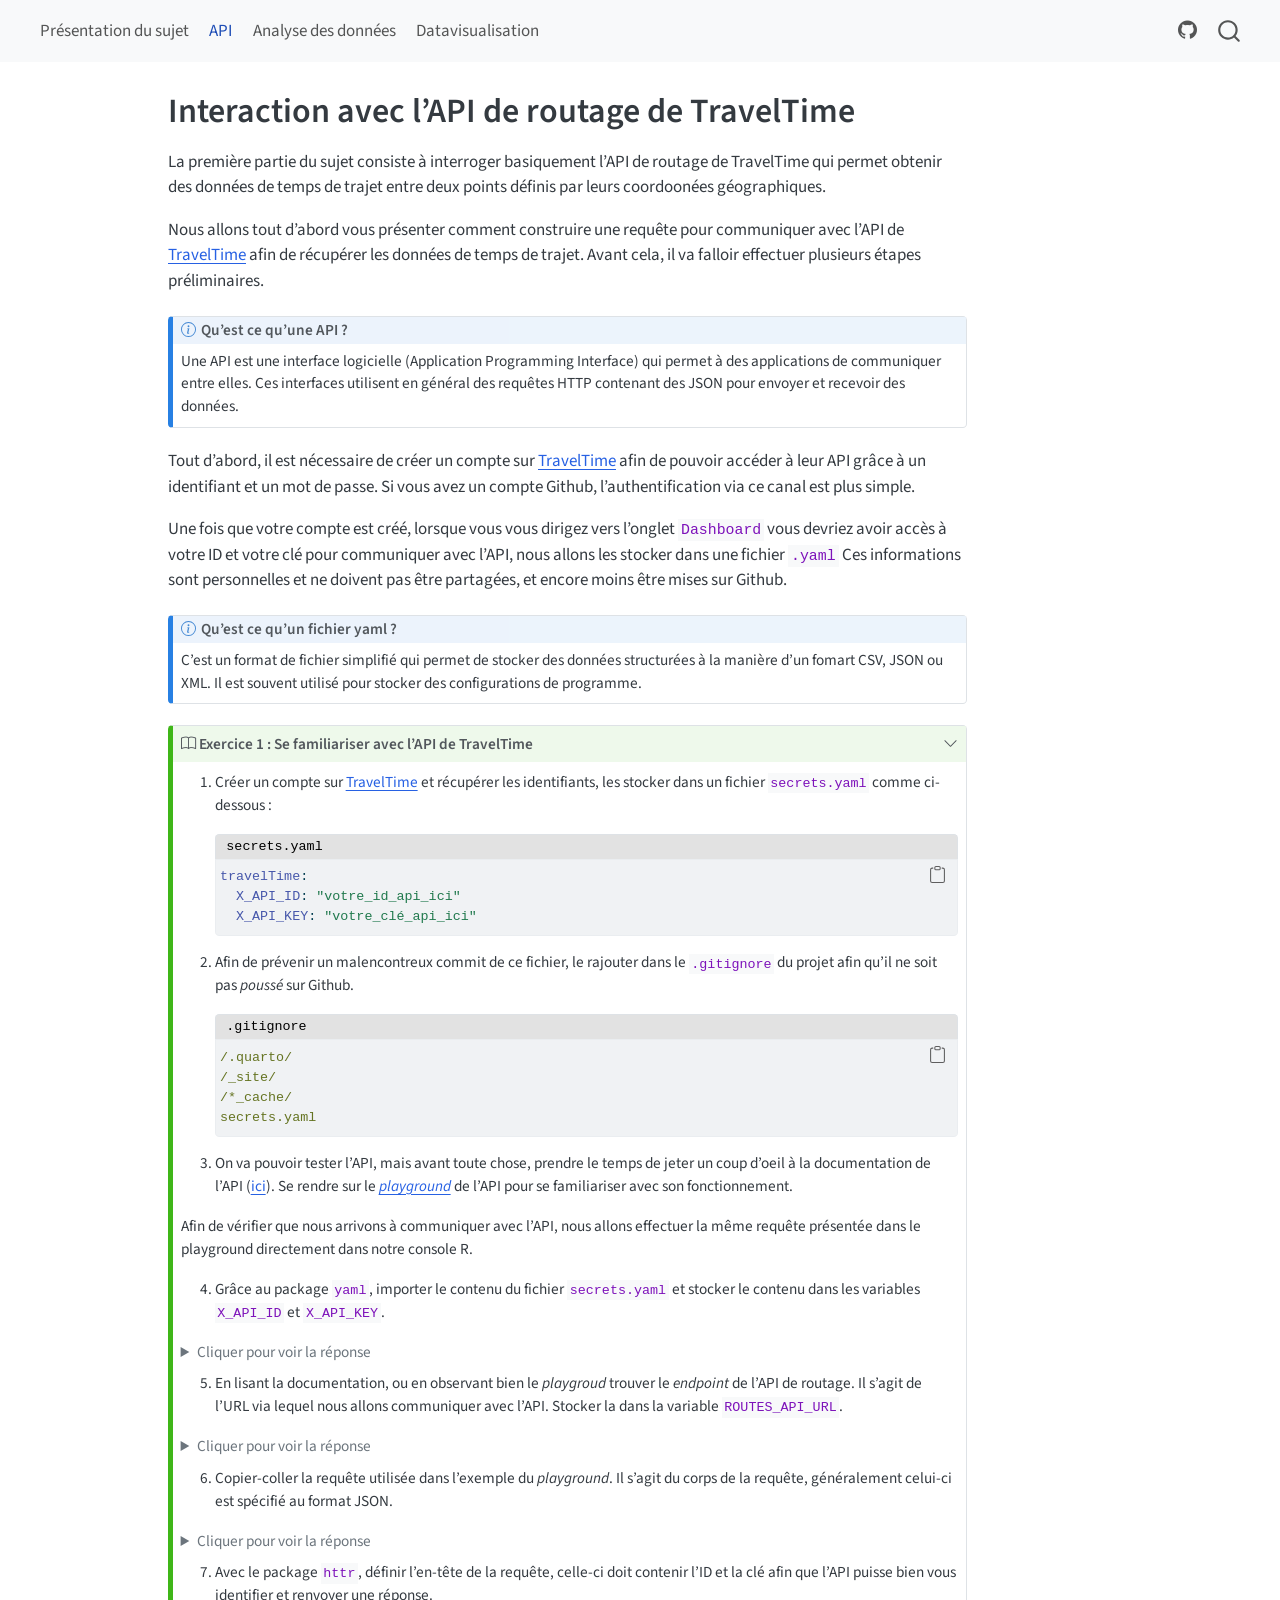
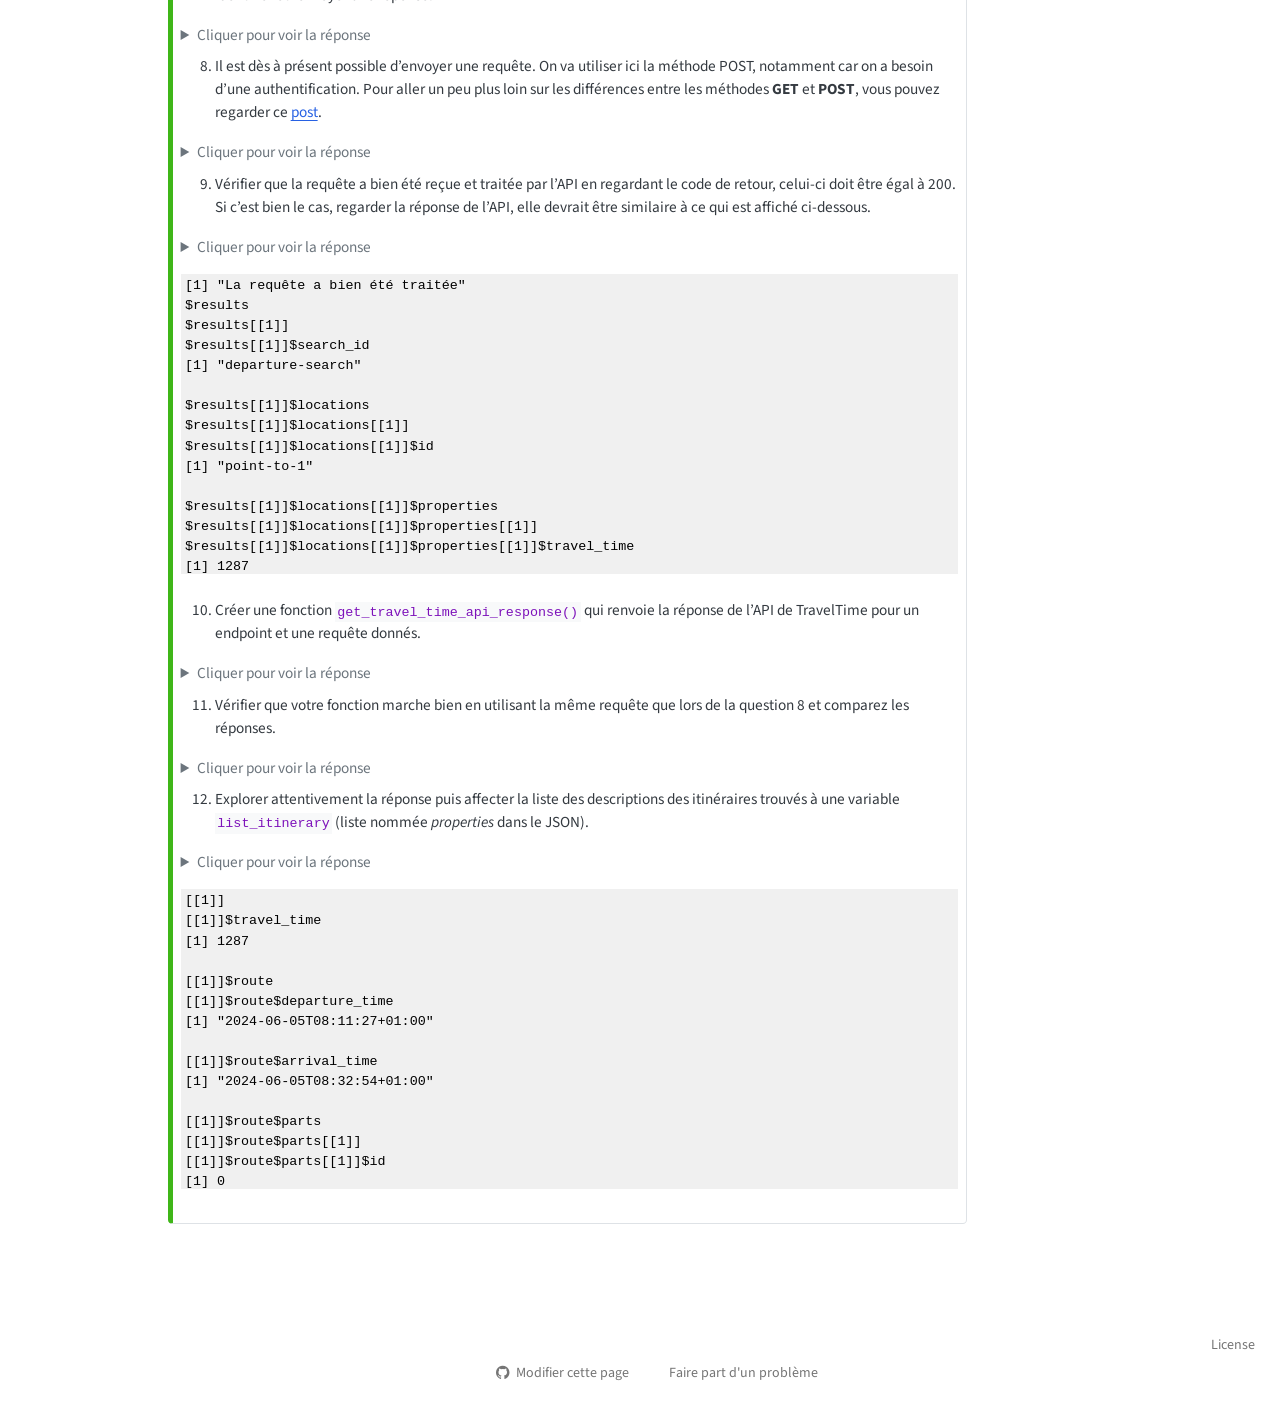
==== 1-api.html @ 8d6a010e "Built site for gh-pages" ====
<!DOCTYPE html>
<html xmlns="http://www.w3.org/1999/xhtml" lang="fr-FR" xml:lang="fr-FR"><head>

<meta charset="utf-8">
<meta name="generator" content="quarto-1.4.555">

<meta name="viewport" content="width=device-width, initial-scale=1.0, user-scalable=yes">


<title>Funathon 2024 - Sujet 2 - Interaction avec l’API de routage de TravelTime</title>
<style>
code{white-space: pre-wrap;}
span.smallcaps{font-variant: small-caps;}
div.columns{display: flex; gap: min(4vw, 1.5em);}
div.column{flex: auto; overflow-x: auto;}
div.hanging-indent{margin-left: 1.5em; text-indent: -1.5em;}
ul.task-list{list-style: none;}
ul.task-list li input[type="checkbox"] {
  width: 0.8em;
  margin: 0 0.8em 0.2em -1em; /* quarto-specific, see https://github.com/quarto-dev/quarto-cli/issues/4556 */ 
  vertical-align: middle;
}
/* CSS for syntax highlighting */
pre > code.sourceCode { white-space: pre; position: relative; }
pre > code.sourceCode > span { line-height: 1.25; }
pre > code.sourceCode > span:empty { height: 1.2em; }
.sourceCode { overflow: visible; }
code.sourceCode > span { color: inherit; text-decoration: inherit; }
div.sourceCode { margin: 1em 0; }
pre.sourceCode { margin: 0; }
@media screen {
div.sourceCode { overflow: auto; }
}
@media print {
pre > code.sourceCode { white-space: pre-wrap; }
pre > code.sourceCode > span { text-indent: -5em; padding-left: 5em; }
}
pre.numberSource code
  { counter-reset: source-line 0; }
pre.numberSource code > span
  { position: relative; left: -4em; counter-increment: source-line; }
pre.numberSource code > span > a:first-child::before
  { content: counter(source-line);
    position: relative; left: -1em; text-align: right; vertical-align: baseline;
    border: none; display: inline-block;
    -webkit-touch-callout: none; -webkit-user-select: none;
    -khtml-user-select: none; -moz-user-select: none;
    -ms-user-select: none; user-select: none;
    padding: 0 4px; width: 4em;
  }
pre.numberSource { margin-left: 3em;  padding-left: 4px; }
div.sourceCode
  {   }
@media screen {
pre > code.sourceCode > span > a:first-child::before { text-decoration: underline; }
}
</style>


<script src="site_libs/quarto-nav/quarto-nav.js"></script>
<script src="site_libs/quarto-nav/headroom.min.js"></script>
<script src="site_libs/clipboard/clipboard.min.js"></script>
<script src="site_libs/quarto-search/autocomplete.umd.js"></script>
<script src="site_libs/quarto-search/fuse.min.js"></script>
<script src="site_libs/quarto-search/quarto-search.js"></script>
<meta name="quarto:offset" content="./">
<script src="site_libs/quarto-html/quarto.js"></script>
<script src="site_libs/quarto-html/popper.min.js"></script>
<script src="site_libs/quarto-html/tippy.umd.min.js"></script>
<script src="site_libs/quarto-html/anchor.min.js"></script>
<link href="site_libs/quarto-html/tippy.css" rel="stylesheet">
<link href="site_libs/quarto-html/quarto-syntax-highlighting.css" rel="stylesheet" id="quarto-text-highlighting-styles">
<script src="site_libs/bootstrap/bootstrap.min.js"></script>
<link href="site_libs/bootstrap/bootstrap-icons.css" rel="stylesheet">
<link href="site_libs/bootstrap/bootstrap.min.css" rel="stylesheet" id="quarto-bootstrap" data-mode="light">
<script id="quarto-search-options" type="application/json">{
  "location": "navbar",
  "copy-button": false,
  "collapse-after": 3,
  "panel-placement": "end",
  "type": "overlay",
  "limit": 50,
  "keyboard-shortcut": [
    "f",
    "/",
    "s"
  ],
  "show-item-context": false,
  "language": {
    "search-no-results-text": "Pas de résultats",
    "search-matching-documents-text": "documents trouvés",
    "search-copy-link-title": "Copier le lien vers la recherche",
    "search-hide-matches-text": "Cacher les correspondances additionnelles",
    "search-more-match-text": "correspondance de plus dans ce document",
    "search-more-matches-text": "correspondances de plus dans ce document",
    "search-clear-button-title": "Effacer",
    "search-text-placeholder": "",
    "search-detached-cancel-button-title": "Annuler",
    "search-submit-button-title": "Envoyer",
    "search-label": "Recherche"
  }
}</script>


<link rel="stylesheet" href="style/custom_styles.css">
<meta property="og:title" content="Funathon 2024 - Sujet 2 - Interaction avec l’API de routage de TravelTime">
<meta property="og:description" content="Visualiser les émissions de C02 liées à une mesure de restriction de liaison aérienne relativement à des durées de trajets ferroviaires dans le cadre. L’étude portera sur les liaisons aériennes entre les 10 plus grandes agglomérations de la Métropole française. Elle permettra de quantifier et de localiser les émissions de C02 évitées avec des mesures hypothétiques d’interdictions de liaisons aériennes lorsqu’une alternative ferroviaire existe en moins de 3h30, 4h30, 5h30…">
<meta property="og:site_name" content="Funathon 2024 - Sujet 2">
</head>

<body class="nav-fixed">

<div id="quarto-search-results"></div>
  <header id="quarto-header" class="headroom fixed-top">
    <nav class="navbar navbar-expand-lg " data-bs-theme="dark">
      <div class="navbar-container container-fluid">
            <div id="quarto-search" class="" title="Recherche"></div>
          <button class="navbar-toggler" type="button" data-bs-toggle="collapse" data-bs-target="#navbarCollapse" aria-controls="navbarCollapse" aria-expanded="false" aria-label="Basculer la navigation" onclick="if (window.quartoToggleHeadroom) { window.quartoToggleHeadroom(); }">
  <span class="navbar-toggler-icon"></span>
</button>
          <div class="collapse navbar-collapse" id="navbarCollapse">
            <ul class="navbar-nav navbar-nav-scroll me-auto">
  <li class="nav-item">
    <a class="nav-link" href="./index.html"> 
<span class="menu-text">Présentation du sujet</span></a>
  </li>  
  <li class="nav-item">
    <a class="nav-link active" href="./1-api.html" aria-current="page"> 
<span class="menu-text">API</span></a>
  </li>  
  <li class="nav-item">
    <a class="nav-link" href="./2-analyse.html"> 
<span class="menu-text">Analyse des données</span></a>
  </li>  
  <li class="nav-item">
    <a class="nav-link" href="./3-dataviz.html"> 
<span class="menu-text">Datavisualisation</span></a>
  </li>  
</ul>
            <ul class="navbar-nav navbar-nav-scroll ms-auto">
  <li class="nav-item compact">
    <a class="nav-link" href="https://github.com/InseeFrLab/funathon2024_sujet1"> <i class="bi bi-github" role="img" aria-label="GitHub">
</i> 
<span class="menu-text"></span></a>
  </li>  
</ul>
          </div> <!-- /navcollapse -->
          <div class="quarto-navbar-tools">
</div>
      </div> <!-- /container-fluid -->
    </nav>
</header>
<!-- content -->
<div id="quarto-content" class="quarto-container page-columns page-rows-contents page-layout-article page-navbar">
<!-- sidebar -->
<!-- margin-sidebar -->
    <div id="quarto-margin-sidebar" class="sidebar margin-sidebar">
        
    </div>
<!-- main -->
<main class="content" id="quarto-document-content">

<header id="title-block-header" class="quarto-title-block default">
<div class="quarto-title">
<h1 class="title">Interaction avec l’API de routage de TravelTime</h1>
</div>



<div class="quarto-title-meta">

    
  
    
  </div>
  


</header>


<p>La première partie du sujet consiste à interroger basiquement l’API de routage de TravelTime qui permet obtenir des données de temps de trajet entre deux points définis par leurs coordoonées géographiques.</p>
<p>Nous allons tout d’abord vous présenter comment construire une requête pour communiquer avec l’API de <a href="https://account.traveltime.com/">TravelTime</a> afin de récupérer les données de temps de trajet. Avant cela, il va falloir effectuer plusieurs étapes préliminaires.</p>
<div class="callout callout-style-default callout-note callout-titled">
<div class="callout-header d-flex align-content-center">
<div class="callout-icon-container">
<i class="callout-icon"></i>
</div>
<div class="callout-title-container flex-fill">
Qu’est ce qu’une API ?
</div>
</div>
<div class="callout-body-container callout-body">
<p>Une API est une interface logicielle (Application Programming Interface) qui permet à des applications de communiquer entre elles. Ces interfaces utilisent en général des requêtes HTTP contenant des JSON pour envoyer et recevoir des données.</p>
</div>
</div>
<p>Tout d’abord, il est nécessaire de créer un compte sur <a href="https://account.traveltime.com/">TravelTime</a> afin de pouvoir accéder à leur API grâce à un identifiant et un mot de passe. Si vous avez un compte Github, l’authentification via ce canal est plus simple.</p>
<p>Une fois que votre compte est créé, lorsque vous vous dirigez vers l’onglet <code>Dashboard</code> vous devriez avoir accès à votre ID et votre clé pour communiquer avec l’API, nous allons les stocker dans une fichier <code>.yaml</code> Ces informations sont personnelles et ne doivent pas être partagées, et encore moins être mises sur Github.</p>
<div class="callout callout-style-default callout-note callout-titled">
<div class="callout-header d-flex align-content-center">
<div class="callout-icon-container">
<i class="callout-icon"></i>
</div>
<div class="callout-title-container flex-fill">
Qu’est ce qu’un fichier yaml ?
</div>
</div>
<div class="callout-body-container callout-body">
<p>C’est un format de fichier simplifié qui permet de stocker des données structurées à la manière d’un fomart CSV, JSON ou XML. Il est souvent utilisé pour stocker des configurations de programme.</p>
</div>
</div>
<div class="callout callout-style-default callout-tip no-icon callout-titled">
<div class="callout-header d-flex align-content-center" data-bs-toggle="collapse" data-bs-target=".callout-3-contents" aria-controls="callout-3" aria-expanded="true" aria-label="Toggle callout">
<div class="callout-icon-container">
<i class="callout-icon no-icon"></i>
</div>
<div class="callout-title-container flex-fill">
<i class="bi bi-book"></i> Exercice 1 : Se familiariser avec l’API de TravelTime
</div>
<div class="callout-btn-toggle d-inline-block border-0 py-1 ps-1 pe-0 float-end"><i class="callout-toggle"></i></div>
</div>
<div id="callout-3" class="callout-3-contents callout-collapse collapse show">
<div class="callout-body-container callout-body">
<ol type="1">
<li><p>Créer un compte sur <a href="https://account.traveltime.com/">TravelTime</a> et récupérer les identifiants, les stocker dans un fichier <code>secrets.yaml</code> comme ci-dessous :</p>
<div class="code-with-filename">
<div class="code-with-filename-file">
<pre><strong>secrets.yaml</strong></pre>
</div>
<div class="sourceCode" id="cb1" data-filename="secrets.yaml"><pre class="sourceCode yaml code-with-copy"><code class="sourceCode yaml"><span id="cb1-1"><a href="#cb1-1" aria-hidden="true" tabindex="-1"></a><span class="fu">travelTime</span><span class="kw">:</span></span>
<span id="cb1-2"><a href="#cb1-2" aria-hidden="true" tabindex="-1"></a><span class="at">  </span><span class="fu">X_API_ID</span><span class="kw">:</span><span class="at"> </span><span class="st">"votre_id_api_ici"</span></span>
<span id="cb1-3"><a href="#cb1-3" aria-hidden="true" tabindex="-1"></a><span class="at">  </span><span class="fu">X_API_KEY</span><span class="kw">:</span><span class="at"> </span><span class="st">"votre_clé_api_ici"</span></span></code><button title="Copier vers le presse-papier" class="code-copy-button"><i class="bi"></i></button></pre></div>
</div></li>
<li><p>Afin de prévenir un malencontreux commit de ce fichier, le rajouter dans le <code>.gitignore</code> du projet afin qu’il ne soit pas <em>poussé</em> sur Github.</p>
<div class="code-with-filename">
<div class="code-with-filename-file">
<pre><strong>.gitignore</strong></pre>
</div>
<div class="sourceCode" id="cb2" data-filename=".gitignore"><pre class="sourceCode yaml code-with-copy"><code class="sourceCode yaml"><span id="cb2-1"><a href="#cb2-1" aria-hidden="true" tabindex="-1"></a><span class="at">/.quarto/</span></span>
<span id="cb2-2"><a href="#cb2-2" aria-hidden="true" tabindex="-1"></a><span class="at">/_site/</span></span>
<span id="cb2-3"><a href="#cb2-3" aria-hidden="true" tabindex="-1"></a><span class="at">/*_cache/</span></span>
<span id="cb2-4"><a href="#cb2-4" aria-hidden="true" tabindex="-1"></a><span class="at">secrets.yaml</span></span></code><button title="Copier vers le presse-papier" class="code-copy-button"><i class="bi"></i></button></pre></div>
</div></li>
<li><p>On va pouvoir tester l’API, mais avant toute chose, prendre le temps de jeter un coup d’oeil à la documentation de l’API (<a href="https://docs.traveltime.com/api/overview/introduction">ici</a>). Se rendre sur le <a href="https://playground.traveltime.com/routes"><em>playground</em></a> de l’API pour se familiariser avec son fonctionnement.</p></li>
</ol>
<p>Afin de vérifier que nous arrivons à communiquer avec l’API, nous allons effectuer la même requête présentée dans le playground directement dans notre console R.</p>
<ol start="4" type="1">
<li>Grâce au package <code>yaml</code>, importer le contenu du fichier <code>secrets.yaml</code> et stocker le contenu dans les variables <code>X_API_ID</code> et <code>X_API_KEY</code>.</li>
</ol>
<div class="cell">
<details class="code-fold">
<summary>Cliquer pour voir la réponse</summary>
<div class="sourceCode cell-code" id="cb3"><pre class="sourceCode r code-overflow-scroll code-with-copy"><code class="sourceCode r"><span id="cb3-1"><a href="#cb3-1" aria-hidden="true" tabindex="-1"></a>secrets <span class="ot">&lt;-</span> yaml<span class="sc">::</span><span class="fu">read_yaml</span>(<span class="st">"secrets.yaml"</span>)</span>
<span id="cb3-2"><a href="#cb3-2" aria-hidden="true" tabindex="-1"></a>X_API_ID <span class="ot">&lt;-</span> secrets<span class="sc">$</span>travelTime<span class="sc">$</span>X_API_ID</span>
<span id="cb3-3"><a href="#cb3-3" aria-hidden="true" tabindex="-1"></a>X_API_KEY <span class="ot">&lt;-</span> secrets<span class="sc">$</span>travelTime<span class="sc">$</span>X_API_KEY</span></code><button title="Copier vers le presse-papier" class="code-copy-button"><i class="bi"></i></button></pre></div>
</details>
</div>
<ol start="5" type="1">
<li>En lisant la documentation, ou en observant bien le <em>playgroud</em> trouver le <em>endpoint</em> de l’API de routage. Il s’agit de l’URL via lequel nous allons communiquer avec l’API. Stocker la dans la variable <code>ROUTES_API_URL</code>.</li>
</ol>
<div class="cell">
<details class="code-fold">
<summary>Cliquer pour voir la réponse</summary>
<div class="sourceCode cell-code" id="cb4"><pre class="sourceCode r code-overflow-scroll code-with-copy"><code class="sourceCode r"><span id="cb4-1"><a href="#cb4-1" aria-hidden="true" tabindex="-1"></a>ROUTES_API_URL <span class="ot">&lt;-</span> <span class="st">"https://api.traveltimeapp.com/v4/routes"</span></span></code><button title="Copier vers le presse-papier" class="code-copy-button"><i class="bi"></i></button></pre></div>
</details>
</div>
<ol start="6" type="1">
<li>Copier-coller la requête utilisée dans l’exemple du <em>playground</em>. Il s’agit du corps de la requête, généralement celui-ci est spécifié au format JSON.</li>
</ol>
<div class="cell">
<details class="code-fold">
<summary>Cliquer pour voir la réponse</summary>
<div class="sourceCode cell-code" id="cb5"><pre class="sourceCode r code-overflow-scroll code-with-copy"><code class="sourceCode r"><span id="cb5-1"><a href="#cb5-1" aria-hidden="true" tabindex="-1"></a>request_body <span class="ot">&lt;-</span> <span class="st">'</span></span>
<span id="cb5-2"><a href="#cb5-2" aria-hidden="true" tabindex="-1"></a><span class="st">{</span></span>
<span id="cb5-3"><a href="#cb5-3" aria-hidden="true" tabindex="-1"></a><span class="st">  "locations": [</span></span>
<span id="cb5-4"><a href="#cb5-4" aria-hidden="true" tabindex="-1"></a><span class="st">    {</span></span>
<span id="cb5-5"><a href="#cb5-5" aria-hidden="true" tabindex="-1"></a><span class="st">      "id": "point-from",</span></span>
<span id="cb5-6"><a href="#cb5-6" aria-hidden="true" tabindex="-1"></a><span class="st">      "coords": {</span></span>
<span id="cb5-7"><a href="#cb5-7" aria-hidden="true" tabindex="-1"></a><span class="st">        "lat": 51.5119637,</span></span>
<span id="cb5-8"><a href="#cb5-8" aria-hidden="true" tabindex="-1"></a><span class="st">        "lng": -0.1279543</span></span>
<span id="cb5-9"><a href="#cb5-9" aria-hidden="true" tabindex="-1"></a><span class="st">      }</span></span>
<span id="cb5-10"><a href="#cb5-10" aria-hidden="true" tabindex="-1"></a><span class="st">    },</span></span>
<span id="cb5-11"><a href="#cb5-11" aria-hidden="true" tabindex="-1"></a><span class="st">    {</span></span>
<span id="cb5-12"><a href="#cb5-12" aria-hidden="true" tabindex="-1"></a><span class="st">      "id": "point-to-1",</span></span>
<span id="cb5-13"><a href="#cb5-13" aria-hidden="true" tabindex="-1"></a><span class="st">      "coords": {</span></span>
<span id="cb5-14"><a href="#cb5-14" aria-hidden="true" tabindex="-1"></a><span class="st">        "lat": 51.5156177,</span></span>
<span id="cb5-15"><a href="#cb5-15" aria-hidden="true" tabindex="-1"></a><span class="st">        "lng": -0.0919983</span></span>
<span id="cb5-16"><a href="#cb5-16" aria-hidden="true" tabindex="-1"></a><span class="st">      }</span></span>
<span id="cb5-17"><a href="#cb5-17" aria-hidden="true" tabindex="-1"></a><span class="st">    }</span></span>
<span id="cb5-18"><a href="#cb5-18" aria-hidden="true" tabindex="-1"></a><span class="st">  ],</span></span>
<span id="cb5-19"><a href="#cb5-19" aria-hidden="true" tabindex="-1"></a><span class="st">  "departure_searches": [</span></span>
<span id="cb5-20"><a href="#cb5-20" aria-hidden="true" tabindex="-1"></a><span class="st">    {</span></span>
<span id="cb5-21"><a href="#cb5-21" aria-hidden="true" tabindex="-1"></a><span class="st">      "id": "departure-search",</span></span>
<span id="cb5-22"><a href="#cb5-22" aria-hidden="true" tabindex="-1"></a><span class="st">      "transportation": {</span></span>
<span id="cb5-23"><a href="#cb5-23" aria-hidden="true" tabindex="-1"></a><span class="st">        "type": "public_transport"</span></span>
<span id="cb5-24"><a href="#cb5-24" aria-hidden="true" tabindex="-1"></a><span class="st">      },</span></span>
<span id="cb5-25"><a href="#cb5-25" aria-hidden="true" tabindex="-1"></a><span class="st">      "departure_location_id": "point-from",</span></span>
<span id="cb5-26"><a href="#cb5-26" aria-hidden="true" tabindex="-1"></a><span class="st">      "arrival_location_ids": [</span></span>
<span id="cb5-27"><a href="#cb5-27" aria-hidden="true" tabindex="-1"></a><span class="st">        "point-to-1"</span></span>
<span id="cb5-28"><a href="#cb5-28" aria-hidden="true" tabindex="-1"></a><span class="st">      ],</span></span>
<span id="cb5-29"><a href="#cb5-29" aria-hidden="true" tabindex="-1"></a><span class="st">      "departure_time": "2024-06-05T07:00:00.000Z",</span></span>
<span id="cb5-30"><a href="#cb5-30" aria-hidden="true" tabindex="-1"></a><span class="st">      "properties": [</span></span>
<span id="cb5-31"><a href="#cb5-31" aria-hidden="true" tabindex="-1"></a><span class="st">        "travel_time",</span></span>
<span id="cb5-32"><a href="#cb5-32" aria-hidden="true" tabindex="-1"></a><span class="st">        "route"</span></span>
<span id="cb5-33"><a href="#cb5-33" aria-hidden="true" tabindex="-1"></a><span class="st">      ],</span></span>
<span id="cb5-34"><a href="#cb5-34" aria-hidden="true" tabindex="-1"></a><span class="st">      "range": {</span></span>
<span id="cb5-35"><a href="#cb5-35" aria-hidden="true" tabindex="-1"></a><span class="st">        "enabled": true,</span></span>
<span id="cb5-36"><a href="#cb5-36" aria-hidden="true" tabindex="-1"></a><span class="st">        "max_results": 5,</span></span>
<span id="cb5-37"><a href="#cb5-37" aria-hidden="true" tabindex="-1"></a><span class="st">        "width": 900</span></span>
<span id="cb5-38"><a href="#cb5-38" aria-hidden="true" tabindex="-1"></a><span class="st">      }</span></span>
<span id="cb5-39"><a href="#cb5-39" aria-hidden="true" tabindex="-1"></a><span class="st">    }</span></span>
<span id="cb5-40"><a href="#cb5-40" aria-hidden="true" tabindex="-1"></a><span class="st">  ]</span></span>
<span id="cb5-41"><a href="#cb5-41" aria-hidden="true" tabindex="-1"></a><span class="st">}'</span></span></code><button title="Copier vers le presse-papier" class="code-copy-button"><i class="bi"></i></button></pre></div>
</details>
</div>
<ol start="7" type="1">
<li>Avec le package <code>httr</code>, définir l’en-tête de la requête, celle-ci doit contenir l’ID et la clé afin que l’API puisse bien vous identifier et renvoyer une réponse.</li>
</ol>
<div class="cell">
<details class="code-fold">
<summary>Cliquer pour voir la réponse</summary>
<div class="sourceCode cell-code" id="cb6"><pre class="sourceCode r code-overflow-scroll code-with-copy"><code class="sourceCode r"><span id="cb6-1"><a href="#cb6-1" aria-hidden="true" tabindex="-1"></a>headers <span class="ot">&lt;-</span> httr<span class="sc">::</span><span class="fu">add_headers</span>(<span class="st">"Content-Type"</span> <span class="ot">=</span> <span class="st">"application/json"</span>,</span>
<span id="cb6-2"><a href="#cb6-2" aria-hidden="true" tabindex="-1"></a>                             <span class="st">"X-Application-Id"</span> <span class="ot">=</span> X_API_ID,</span>
<span id="cb6-3"><a href="#cb6-3" aria-hidden="true" tabindex="-1"></a>                             <span class="st">"X-Api-Key"</span> <span class="ot">=</span> X_API_KEY)</span></code><button title="Copier vers le presse-papier" class="code-copy-button"><i class="bi"></i></button></pre></div>
</details>
</div>
<ol start="8" type="1">
<li>Il est dès à présent possible d’envoyer une requête. On va utiliser ici la méthode POST, notamment car on a besoin d’une authentification. Pour aller un peu plus loin sur les différences entre les méthodes <strong>GET</strong> et <strong>POST</strong>, vous pouvez regarder ce <a href="https://www.ionos.fr/digitalguide/sites-internet/developpement-web/get-vs-post/">post</a>.</li>
</ol>
<div class="cell">
<details class="code-fold">
<summary>Cliquer pour voir la réponse</summary>
<div class="sourceCode cell-code" id="cb7"><pre class="sourceCode r code-overflow-scroll code-with-copy"><code class="sourceCode r"><span id="cb7-1"><a href="#cb7-1" aria-hidden="true" tabindex="-1"></a>response <span class="ot">&lt;-</span> httr<span class="sc">::</span><span class="fu">POST</span>(ROUTES_API_URL, <span class="at">body =</span> request_body, <span class="at">encode =</span> <span class="st">"json"</span>, headers)</span>
<span id="cb7-2"><a href="#cb7-2" aria-hidden="true" tabindex="-1"></a></span>
<span id="cb7-3"><a href="#cb7-3" aria-hidden="true" tabindex="-1"></a>content <span class="ot">&lt;-</span> httr<span class="sc">::</span><span class="fu">content</span>(response)</span></code><button title="Copier vers le presse-papier" class="code-copy-button"><i class="bi"></i></button></pre></div>
</details>
</div>
<ol start="9" type="1">
<li>Vérifier que la requête a bien été reçue et traitée par l’API en regardant le code de retour, celui-ci doit être égal à 200. Si c’est bien le cas, regarder la réponse de l’API, elle devrait être similaire à ce qui est affiché ci-dessous.</li>
</ol>
<div class="cell">
<details class="code-fold">
<summary>Cliquer pour voir la réponse</summary>
<div class="sourceCode cell-code" id="cb8"><pre class="sourceCode r code-overflow-scroll code-with-copy"><code class="sourceCode r"><span id="cb8-1"><a href="#cb8-1" aria-hidden="true" tabindex="-1"></a><span class="cf">if</span> (httr<span class="sc">::</span><span class="fu">status_code</span>(response) <span class="sc">==</span> <span class="dv">200</span>) {</span>
<span id="cb8-2"><a href="#cb8-2" aria-hidden="true" tabindex="-1"></a>  <span class="fu">print</span>(<span class="st">"La requête a bien été traitée"</span>)</span>
<span id="cb8-3"><a href="#cb8-3" aria-hidden="true" tabindex="-1"></a>  content <span class="ot">&lt;-</span> httr<span class="sc">::</span><span class="fu">content</span>(response, <span class="at">as =</span> <span class="st">"parsed"</span>)</span>
<span id="cb8-4"><a href="#cb8-4" aria-hidden="true" tabindex="-1"></a>  <span class="fu">print</span>(content)</span>
<span id="cb8-5"><a href="#cb8-5" aria-hidden="true" tabindex="-1"></a>} <span class="cf">else</span> {</span>
<span id="cb8-6"><a href="#cb8-6" aria-hidden="true" tabindex="-1"></a>  <span class="co"># Affichage d'un message d'erreur si le code de la réponse n'est pas 200</span></span>
<span id="cb8-7"><a href="#cb8-7" aria-hidden="true" tabindex="-1"></a>    <span class="fu">print</span>(<span class="fu">sprintf</span>(<span class="st">"Une erreur est survenue. Code de la réponse : %d"</span>, httr<span class="sc">::</span><span class="fu">status_code</span>(response)))</span>
<span id="cb8-8"><a href="#cb8-8" aria-hidden="true" tabindex="-1"></a>}</span></code><button title="Copier vers le presse-papier" class="code-copy-button"><i class="bi"></i></button></pre></div>
</details>
<div class="cell-output cell-output-stdout">
<pre class="long-output"><code>[1] "La requête a bien été traitée"
$results
$results[[1]]
$results[[1]]$search_id
[1] "departure-search"

$results[[1]]$locations
$results[[1]]$locations[[1]]
$results[[1]]$locations[[1]]$id
[1] "point-to-1"

$results[[1]]$locations[[1]]$properties
$results[[1]]$locations[[1]]$properties[[1]]
$results[[1]]$locations[[1]]$properties[[1]]$travel_time
[1] 1287

$results[[1]]$locations[[1]]$properties[[1]]$route
$results[[1]]$locations[[1]]$properties[[1]]$route$departure_time
[1] "2024-06-05T08:11:27+01:00"

$results[[1]]$locations[[1]]$properties[[1]]$route$arrival_time
[1] "2024-06-05T08:32:54+01:00"

$results[[1]]$locations[[1]]$properties[[1]]$route$parts
$results[[1]]$locations[[1]]$properties[[1]]$route$parts[[1]]
$results[[1]]$locations[[1]]$properties[[1]]$route$parts[[1]]$id
[1] 0

$results[[1]]$locations[[1]]$properties[[1]]$route$parts[[1]]$type
[1] "start_end"

$results[[1]]$locations[[1]]$properties[[1]]$route$parts[[1]]$mode
[1] "walk"

$results[[1]]$locations[[1]]$properties[[1]]$route$parts[[1]]$directions
[1] "Start your journey 28 meters southeast"

$results[[1]]$locations[[1]]$properties[[1]]$route$parts[[1]]$distance
[1] 28

$results[[1]]$locations[[1]]$properties[[1]]$route$parts[[1]]$travel_time
[1] 20

$results[[1]]$locations[[1]]$properties[[1]]$route$parts[[1]]$coords
$results[[1]]$locations[[1]]$properties[[1]]$route$parts[[1]]$coords[[1]]
$results[[1]]$locations[[1]]$properties[[1]]$route$parts[[1]]$coords[[1]]$lat
[1] 51.51196

$results[[1]]$locations[[1]]$properties[[1]]$route$parts[[1]]$coords[[1]]$lng
[1] -0.1279543


$results[[1]]$locations[[1]]$properties[[1]]$route$parts[[1]]$coords[[2]]
$results[[1]]$locations[[1]]$properties[[1]]$route$parts[[1]]$coords[[2]]$lat
[1] 51.51172

$results[[1]]$locations[[1]]$properties[[1]]$route$parts[[1]]$coords[[2]]$lng
[1] -0.127818



$results[[1]]$locations[[1]]$properties[[1]]$route$parts[[1]]$direction
[1] "southeast"


$results[[1]]$locations[[1]]$properties[[1]]$route$parts[[2]]
$results[[1]]$locations[[1]]$properties[[1]]$route$parts[[2]]$id
[1] 1

$results[[1]]$locations[[1]]$properties[[1]]$route$parts[[2]]$type
[1] "road"

$results[[1]]$locations[[1]]$properties[[1]]$route$parts[[2]]$mode
[1] "walk"

$results[[1]]$locations[[1]]$properties[[1]]$route$parts[[2]]$directions
[1] "Walk 8 meters"

$results[[1]]$locations[[1]]$properties[[1]]$route$parts[[2]]$distance
[1] 8

$results[[1]]$locations[[1]]$properties[[1]]$route$parts[[2]]$travel_time
[1] 6

$results[[1]]$locations[[1]]$properties[[1]]$route$parts[[2]]$coords
$results[[1]]$locations[[1]]$properties[[1]]$route$parts[[2]]$coords[[1]]
$results[[1]]$locations[[1]]$properties[[1]]$route$parts[[2]]$coords[[1]]$lat
[1] 51.51172

$results[[1]]$locations[[1]]$properties[[1]]$route$parts[[2]]$coords[[1]]$lng
[1] -0.127818


$results[[1]]$locations[[1]]$properties[[1]]$route$parts[[2]]$coords[[2]]
$results[[1]]$locations[[1]]$properties[[1]]$route$parts[[2]]$coords[[2]]$lat
[1] 51.51171

$results[[1]]$locations[[1]]$properties[[1]]$route$parts[[2]]$coords[[2]]$lng
[1] -0.1277992


$results[[1]]$locations[[1]]$properties[[1]]$route$parts[[2]]$coords[[3]]
$results[[1]]$locations[[1]]$properties[[1]]$route$parts[[2]]$coords[[3]]$lat
[1] 51.51165

$results[[1]]$locations[[1]]$properties[[1]]$route$parts[[2]]$coords[[3]]$lng
[1] -0.1277612




$results[[1]]$locations[[1]]$properties[[1]]$route$parts[[3]]
$results[[1]]$locations[[1]]$properties[[1]]$route$parts[[3]]$id
[1] 2

$results[[1]]$locations[[1]]$properties[[1]]$route$parts[[3]]$type
[1] "basic"

$results[[1]]$locations[[1]]$properties[[1]]$route$parts[[3]]$mode
[1] "walk"

$results[[1]]$locations[[1]]$properties[[1]]$route$parts[[3]]$directions
[1] "Enter 'Leicester Square Underground Station' through 'Entrance 3'"

$results[[1]]$locations[[1]]$properties[[1]]$route$parts[[3]]$distance
[1] 67

$results[[1]]$locations[[1]]$properties[[1]]$route$parts[[3]]$travel_time
[1] 318

$results[[1]]$locations[[1]]$properties[[1]]$route$parts[[3]]$coords
$results[[1]]$locations[[1]]$properties[[1]]$route$parts[[3]]$coords[[1]]
$results[[1]]$locations[[1]]$properties[[1]]$route$parts[[3]]$coords[[1]]$lat
[1] 51.51165

$results[[1]]$locations[[1]]$properties[[1]]$route$parts[[3]]$coords[[1]]$lng
[1] -0.1277612


$results[[1]]$locations[[1]]$properties[[1]]$route$parts[[3]]$coords[[2]]
$results[[1]]$locations[[1]]$properties[[1]]$route$parts[[3]]$coords[[2]]$lat
[1] 51.51161

$results[[1]]$locations[[1]]$properties[[1]]$route$parts[[3]]$coords[[2]]$lng
[1] -0.1279264


$results[[1]]$locations[[1]]$properties[[1]]$route$parts[[3]]$coords[[3]]
$results[[1]]$locations[[1]]$properties[[1]]$route$parts[[3]]$coords[[3]]$lat
[1] 51.51191

$results[[1]]$locations[[1]]$properties[[1]]$route$parts[[3]]$coords[[3]]$lng
[1] -0.1285772




$results[[1]]$locations[[1]]$properties[[1]]$route$parts[[4]]
$results[[1]]$locations[[1]]$properties[[1]]$route$parts[[4]]$id
[1] 3

$results[[1]]$locations[[1]]$properties[[1]]$route$parts[[4]]$type
[1] "public_transport"

$results[[1]]$locations[[1]]$properties[[1]]$route$parts[[4]]$mode
[1] "rail_underground"

$results[[1]]$locations[[1]]$properties[[1]]$route$parts[[4]]$directions
[1] "Take a train (Northern (of London Underground (TfL)) line) from 'Leicester Square Underground Station' (leaves at 08:17) to 'Waterloo Underground Station' (arrives at 08:19) (3 stops)"

$results[[1]]$locations[[1]]$properties[[1]]$route$parts[[4]]$distance
[1] 0

$results[[1]]$locations[[1]]$properties[[1]]$route$parts[[4]]$travel_time
[1] 140

$results[[1]]$locations[[1]]$properties[[1]]$route$parts[[4]]$coords
$results[[1]]$locations[[1]]$properties[[1]]$route$parts[[4]]$coords[[1]]
$results[[1]]$locations[[1]]$properties[[1]]$route$parts[[4]]$coords[[1]]$lat
[1] 51.51191

$results[[1]]$locations[[1]]$properties[[1]]$route$parts[[4]]$coords[[1]]$lng
[1] -0.1285772


$results[[1]]$locations[[1]]$properties[[1]]$route$parts[[4]]$coords[[2]]
$results[[1]]$locations[[1]]$properties[[1]]$route$parts[[4]]$coords[[2]]$lat
[1] 51.5088

$results[[1]]$locations[[1]]$properties[[1]]$route$parts[[4]]$coords[[2]]$lng
[1] -0.1255917


$results[[1]]$locations[[1]]$properties[[1]]$route$parts[[4]]$coords[[3]]
$results[[1]]$locations[[1]]$properties[[1]]$route$parts[[4]]$coords[[3]]$lat
[1] 51.50729

$results[[1]]$locations[[1]]$properties[[1]]$route$parts[[4]]$coords[[3]]$lng
[1] -0.1225412


$results[[1]]$locations[[1]]$properties[[1]]$route$parts[[4]]$coords[[4]]
$results[[1]]$locations[[1]]$properties[[1]]$route$parts[[4]]$coords[[4]]$lat
[1] 51.50319

$results[[1]]$locations[[1]]$properties[[1]]$route$parts[[4]]$coords[[4]]$lng
[1] -0.1135745



$results[[1]]$locations[[1]]$properties[[1]]$route$parts[[4]]$line
[1] "Northern (of London Underground (TfL))"

$results[[1]]$locations[[1]]$properties[[1]]$route$parts[[4]]$departure_station
[1] "Leicester Square Underground Station"

$results[[1]]$locations[[1]]$properties[[1]]$route$parts[[4]]$arrival_station
[1] "Waterloo Underground Station"

$results[[1]]$locations[[1]]$properties[[1]]$route$parts[[4]]$departs_at
[1] "08:17"

$results[[1]]$locations[[1]]$properties[[1]]$route$parts[[4]]$arrives_at
[1] "08:19"

$results[[1]]$locations[[1]]$properties[[1]]$route$parts[[4]]$num_stops
[1] 3


$results[[1]]$locations[[1]]$properties[[1]]$route$parts[[5]]
$results[[1]]$locations[[1]]$properties[[1]]$route$parts[[5]]$id
[1] 4

$results[[1]]$locations[[1]]$properties[[1]]$route$parts[[5]]$type
[1] "basic"

$results[[1]]$locations[[1]]$properties[[1]]$route$parts[[5]]$mode
[1] "walk"

$results[[1]]$locations[[1]]$properties[[1]]$route$parts[[5]]$directions
[1] "Change stop"

$results[[1]]$locations[[1]]$properties[[1]]$route$parts[[5]]$distance
[1] 74

$results[[1]]$locations[[1]]$properties[[1]]$route$parts[[5]]$travel_time
[1] 132

$results[[1]]$locations[[1]]$properties[[1]]$route$parts[[5]]$coords
$results[[1]]$locations[[1]]$properties[[1]]$route$parts[[5]]$coords[[1]]
$results[[1]]$locations[[1]]$properties[[1]]$route$parts[[5]]$coords[[1]]$lat
[1] 51.50319

$results[[1]]$locations[[1]]$properties[[1]]$route$parts[[5]]$coords[[1]]$lng
[1] -0.1135745


$results[[1]]$locations[[1]]$properties[[1]]$route$parts[[5]]$coords[[2]]
$results[[1]]$locations[[1]]$properties[[1]]$route$parts[[5]]$coords[[2]]$lat
[1] 51.50268

$results[[1]]$locations[[1]]$properties[[1]]$route$parts[[5]]$coords[[2]]$lng
[1] -0.112875




$results[[1]]$locations[[1]]$properties[[1]]$route$parts[[6]]
$results[[1]]$locations[[1]]$properties[[1]]$route$parts[[6]]$id
[1] 5

$results[[1]]$locations[[1]]$properties[[1]]$route$parts[[6]]$type
[1] "public_transport"

$results[[1]]$locations[[1]]$properties[[1]]$route$parts[[6]]$mode
[1] "rail_underground"

$results[[1]]$locations[[1]]$properties[[1]]$route$parts[[6]]$directions
[1] "Take a train (Waterloo &amp; City (of London Underground (TfL)) line) from 'Waterloo Underground Station' (leaves at 08:22) to 'Bank Underground Station' (arrives at 08:26) (1 stops)"

$results[[1]]$locations[[1]]$properties[[1]]$route$parts[[6]]$distance
[1] 0

$results[[1]]$locations[[1]]$properties[[1]]$route$parts[[6]]$travel_time
[1] 257

$results[[1]]$locations[[1]]$properties[[1]]$route$parts[[6]]$coords
$results[[1]]$locations[[1]]$properties[[1]]$route$parts[[6]]$coords[[1]]
$results[[1]]$locations[[1]]$properties[[1]]$route$parts[[6]]$coords[[1]]$lat
[1] 51.50268

$results[[1]]$locations[[1]]$properties[[1]]$route$parts[[6]]$coords[[1]]$lng
[1] -0.112875


$results[[1]]$locations[[1]]$properties[[1]]$route$parts[[6]]$coords[[2]]
$results[[1]]$locations[[1]]$properties[[1]]$route$parts[[6]]$coords[[2]]$lat
[1] 51.51331

$results[[1]]$locations[[1]]$properties[[1]]$route$parts[[6]]$coords[[2]]$lng
[1] -0.08833874



$results[[1]]$locations[[1]]$properties[[1]]$route$parts[[6]]$line
[1] "Waterloo &amp; City (of London Underground (TfL))"

$results[[1]]$locations[[1]]$properties[[1]]$route$parts[[6]]$departure_station
[1] "Waterloo Underground Station"

$results[[1]]$locations[[1]]$properties[[1]]$route$parts[[6]]$arrival_station
[1] "Bank Underground Station"

$results[[1]]$locations[[1]]$properties[[1]]$route$parts[[6]]$departs_at
[1] "08:22"

$results[[1]]$locations[[1]]$properties[[1]]$route$parts[[6]]$arrives_at
[1] "08:26"

$results[[1]]$locations[[1]]$properties[[1]]$route$parts[[6]]$num_stops
[1] 1


$results[[1]]$locations[[1]]$properties[[1]]$route$parts[[7]]
$results[[1]]$locations[[1]]$properties[[1]]$route$parts[[7]]$id
[1] 6

$results[[1]]$locations[[1]]$properties[[1]]$route$parts[[7]]$type
[1] "basic"

$results[[1]]$locations[[1]]$properties[[1]]$route$parts[[7]]$mode
[1] "walk"

$results[[1]]$locations[[1]]$properties[[1]]$route$parts[[7]]$directions
[1] "Leave Bank Underground Station"

$results[[1]]$locations[[1]]$properties[[1]]$route$parts[[7]]$distance
[1] 16

$results[[1]]$locations[[1]]$properties[[1]]$route$parts[[7]]$travel_time
[1] 24

$results[[1]]$locations[[1]]$properties[[1]]$route$parts[[7]]$coords
$results[[1]]$locations[[1]]$properties[[1]]$route$parts[[7]]$coords[[1]]
$results[[1]]$locations[[1]]$properties[[1]]$route$parts[[7]]$coords[[1]]$lat
[1] 51.51331

$results[[1]]$locations[[1]]$properties[[1]]$route$parts[[7]]$coords[[1]]$lng
[1] -0.08833874


$results[[1]]$locations[[1]]$properties[[1]]$route$parts[[7]]$coords[[2]]
$results[[1]]$locations[[1]]$properties[[1]]$route$parts[[7]]$coords[[2]]$lat
[1] 51.51344

$results[[1]]$locations[[1]]$properties[[1]]$route$parts[[7]]$coords[[2]]$lng
[1] -0.0884578




$results[[1]]$locations[[1]]$properties[[1]]$route$parts[[8]]
$results[[1]]$locations[[1]]$properties[[1]]$route$parts[[8]]$id
[1] 7

$results[[1]]$locations[[1]]$properties[[1]]$route$parts[[8]]$type
[1] "road"

$results[[1]]$locations[[1]]$properties[[1]]$route$parts[[8]]$mode
[1] "walk"

$results[[1]]$locations[[1]]$properties[[1]]$route$parts[[8]]$directions
[1] "Walk 380 meters"

$results[[1]]$locations[[1]]$properties[[1]]$route$parts[[8]]$distance
[1] 380

$results[[1]]$locations[[1]]$properties[[1]]$route$parts[[8]]$travel_time
[1] 334

$results[[1]]$locations[[1]]$properties[[1]]$route$parts[[8]]$coords
$results[[1]]$locations[[1]]$properties[[1]]$route$parts[[8]]$coords[[1]]
$results[[1]]$locations[[1]]$properties[[1]]$route$parts[[8]]$coords[[1]]$lat
[1] 51.51344

$results[[1]]$locations[[1]]$properties[[1]]$route$parts[[8]]$coords[[1]]$lng
[1] -0.0884578


$results[[1]]$locations[[1]]$properties[[1]]$route$parts[[8]]$coords[[2]]
$results[[1]]$locations[[1]]$properties[[1]]$route$parts[[8]]$coords[[2]]$lat
[1] 51.51345

$results[[1]]$locations[[1]]$properties[[1]]$route$parts[[8]]$coords[[2]]$lng
[1] -0.0884714


$results[[1]]$locations[[1]]$properties[[1]]$route$parts[[8]]$coords[[3]]
$results[[1]]$locations[[1]]$properties[[1]]$route$parts[[8]]$coords[[3]]$lat
[1] 51.51346

$results[[1]]$locations[[1]]$properties[[1]]$route$parts[[8]]$coords[[3]]$lng
[1] -0.0884774


$results[[1]]$locations[[1]]$properties[[1]]$route$parts[[8]]$coords[[4]]
$results[[1]]$locations[[1]]$properties[[1]]$route$parts[[8]]$coords[[4]]$lat
[1] 51.51346

$results[[1]]$locations[[1]]$properties[[1]]$route$parts[[8]]$coords[[4]]$lng
[1] -0.0884931


$results[[1]]$locations[[1]]$properties[[1]]$route$parts[[8]]$coords[[5]]
$results[[1]]$locations[[1]]$properties[[1]]$route$parts[[8]]$coords[[5]]$lat
[1] 51.51346

$results[[1]]$locations[[1]]$properties[[1]]$route$parts[[8]]$coords[[5]]$lng
[1] -0.0885073


$results[[1]]$locations[[1]]$properties[[1]]$route$parts[[8]]$coords[[6]]
$results[[1]]$locations[[1]]$properties[[1]]$route$parts[[8]]$coords[[6]]$lat
[1] 51.51346

$results[[1]]$locations[[1]]$properties[[1]]$route$parts[[8]]$coords[[6]]$lng
[1] -0.0885353


$results[[1]]$locations[[1]]$properties[[1]]$route$parts[[8]]$coords[[7]]
$results[[1]]$locations[[1]]$properties[[1]]$route$parts[[8]]$coords[[7]]$lat
[1] 51.51346

$results[[1]]$locations[[1]]$properties[[1]]$route$parts[[8]]$coords[[7]]$lng
[1] -0.0885364


$results[[1]]$locations[[1]]$properties[[1]]$route$parts[[8]]$coords[[8]]
$results[[1]]$locations[[1]]$properties[[1]]$route$parts[[8]]$coords[[8]]$lat
[1] 51.51348

$results[[1]]$locations[[1]]$properties[[1]]$route$parts[[8]]$coords[[8]]$lng
[1] -0.0885281


$results[[1]]$locations[[1]]$properties[[1]]$route$parts[[8]]$coords[[9]]
$results[[1]]$locations[[1]]$properties[[1]]$route$parts[[8]]$coords[[9]]$lat
[1] 51.51349

$results[[1]]$locations[[1]]$properties[[1]]$route$parts[[8]]$coords[[9]]$lng
[1] -0.0885464


$results[[1]]$locations[[1]]$properties[[1]]$route$parts[[8]]$coords[[10]]
$results[[1]]$locations[[1]]$properties[[1]]$route$parts[[8]]$coords[[10]]$lat
[1] 51.51351

$results[[1]]$locations[[1]]$properties[[1]]$route$parts[[8]]$coords[[10]]$lng
[1] -0.0885851


$results[[1]]$locations[[1]]$properties[[1]]$route$parts[[8]]$coords[[11]]
$results[[1]]$locations[[1]]$properties[[1]]$route$parts[[8]]$coords[[11]]$lat
[1] 51.51353

$results[[1]]$locations[[1]]$properties[[1]]$route$parts[[8]]$coords[[11]]$lng
[1] -0.0886268


$results[[1]]$locations[[1]]$properties[[1]]$route$parts[[8]]$coords[[12]]
$results[[1]]$locations[[1]]$properties[[1]]$route$parts[[8]]$coords[[12]]$lat
[1] 51.51356

$results[[1]]$locations[[1]]$properties[[1]]$route$parts[[8]]$coords[[12]]$lng
[1] -0.0886882


$results[[1]]$locations[[1]]$properties[[1]]$route$parts[[8]]$coords[[13]]
$results[[1]]$locations[[1]]$properties[[1]]$route$parts[[8]]$coords[[13]]$lat
[1] 51.51354

$results[[1]]$locations[[1]]$properties[[1]]$route$parts[[8]]$coords[[13]]$lng
[1] -0.0887415


$results[[1]]$locations[[1]]$properties[[1]]$route$parts[[8]]$coords[[14]]
$results[[1]]$locations[[1]]$properties[[1]]$route$parts[[8]]$coords[[14]]$lat
[1] 51.51353

$results[[1]]$locations[[1]]$properties[[1]]$route$parts[[8]]$coords[[14]]$lng
[1] -0.0888122


$results[[1]]$locations[[1]]$properties[[1]]$route$parts[[8]]$coords[[15]]
$results[[1]]$locations[[1]]$properties[[1]]$route$parts[[8]]$coords[[15]]$lat
[1] 51.51353

$results[[1]]$locations[[1]]$properties[[1]]$route$parts[[8]]$coords[[15]]$lng
[1] -0.0888883


$results[[1]]$locations[[1]]$properties[[1]]$route$parts[[8]]$coords[[16]]
$results[[1]]$locations[[1]]$properties[[1]]$route$parts[[8]]$coords[[16]]$lat
[1] 51.51354

$results[[1]]$locations[[1]]$properties[[1]]$route$parts[[8]]$coords[[16]]$lng
[1] -0.0889143


$results[[1]]$locations[[1]]$properties[[1]]$route$parts[[8]]$coords[[17]]
$results[[1]]$locations[[1]]$properties[[1]]$route$parts[[8]]$coords[[17]]$lat
[1] 51.51356

$results[[1]]$locations[[1]]$properties[[1]]$route$parts[[8]]$coords[[17]]$lng
[1] -0.0889273


$results[[1]]$locations[[1]]$properties[[1]]$route$parts[[8]]$coords[[18]]
$results[[1]]$locations[[1]]$properties[[1]]$route$parts[[8]]$coords[[18]]$lat
[1] 51.51451

$results[[1]]$locations[[1]]$properties[[1]]$route$parts[[8]]$coords[[18]]$lng
[1] -0.089619


$results[[1]]$locations[[1]]$properties[[1]]$route$parts[[8]]$coords[[19]]
$results[[1]]$locations[[1]]$properties[[1]]$route$parts[[8]]$coords[[19]]$lat
[1] 51.51464

$results[[1]]$locations[[1]]$properties[[1]]$route$parts[[8]]$coords[[19]]$lng
[1] -0.0896809


$results[[1]]$locations[[1]]$properties[[1]]$route$parts[[8]]$coords[[20]]
$results[[1]]$locations[[1]]$properties[[1]]$route$parts[[8]]$coords[[20]]$lat
[1] 51.51469

$results[[1]]$locations[[1]]$properties[[1]]$route$parts[[8]]$coords[[20]]$lng
[1] -0.0896341


$results[[1]]$locations[[1]]$properties[[1]]$route$parts[[8]]$coords[[21]]
$results[[1]]$locations[[1]]$properties[[1]]$route$parts[[8]]$coords[[21]]$lat
[1] 51.5147

$results[[1]]$locations[[1]]$properties[[1]]$route$parts[[8]]$coords[[21]]$lng
[1] -0.0897491


$results[[1]]$locations[[1]]$properties[[1]]$route$parts[[8]]$coords[[22]]
$results[[1]]$locations[[1]]$properties[[1]]$route$parts[[8]]$coords[[22]]$lat
[1] 51.51472

$results[[1]]$locations[[1]]$properties[[1]]$route$parts[[8]]$coords[[22]]$lng
[1] -0.0898988


$results[[1]]$locations[[1]]$properties[[1]]$route$parts[[8]]$coords[[23]]
$results[[1]]$locations[[1]]$properties[[1]]$route$parts[[8]]$coords[[23]]$lat
[1] 51.51476

$results[[1]]$locations[[1]]$properties[[1]]$route$parts[[8]]$coords[[23]]$lng
[1] -0.0899594


$results[[1]]$locations[[1]]$properties[[1]]$route$parts[[8]]$coords[[24]]
$results[[1]]$locations[[1]]$properties[[1]]$route$parts[[8]]$coords[[24]]$lat
[1] 51.51482

$results[[1]]$locations[[1]]$properties[[1]]$route$parts[[8]]$coords[[24]]$lng
[1] -0.0899281


$results[[1]]$locations[[1]]$properties[[1]]$route$parts[[8]]$coords[[25]]
$results[[1]]$locations[[1]]$properties[[1]]$route$parts[[8]]$coords[[25]]$lat
[1] 51.5149

$results[[1]]$locations[[1]]$properties[[1]]$route$parts[[8]]$coords[[25]]$lng
[1] -0.0898848


$results[[1]]$locations[[1]]$properties[[1]]$route$parts[[8]]$coords[[26]]
$results[[1]]$locations[[1]]$properties[[1]]$route$parts[[8]]$coords[[26]]$lat
[1] 51.51495

$results[[1]]$locations[[1]]$properties[[1]]$route$parts[[8]]$coords[[26]]$lng
[1] -0.0902604


$results[[1]]$locations[[1]]$properties[[1]]$route$parts[[8]]$coords[[27]]
$results[[1]]$locations[[1]]$properties[[1]]$route$parts[[8]]$coords[[27]]$lat
[1] 51.51495

$results[[1]]$locations[[1]]$properties[[1]]$route$parts[[8]]$coords[[27]]$lng
[1] -0.0903181


$results[[1]]$locations[[1]]$properties[[1]]$route$parts[[8]]$coords[[28]]
$results[[1]]$locations[[1]]$properties[[1]]$route$parts[[8]]$coords[[28]]$lat
[1] 51.51496

$results[[1]]$locations[[1]]$properties[[1]]$route$parts[[8]]$coords[[28]]$lng
[1] -0.0903744


$results[[1]]$locations[[1]]$properties[[1]]$route$parts[[8]]$coords[[29]]
$results[[1]]$locations[[1]]$properties[[1]]$route$parts[[8]]$coords[[29]]$lat
[1] 51.51503

$results[[1]]$locations[[1]]$properties[[1]]$route$parts[[8]]$coords[[29]]$lng
[1] -0.0910251


$results[[1]]$locations[[1]]$properties[[1]]$route$parts[[8]]$coords[[30]]
$results[[1]]$locations[[1]]$properties[[1]]$route$parts[[8]]$coords[[30]]$lat
[1] 51.51503

$results[[1]]$locations[[1]]$properties[[1]]$route$parts[[8]]$coords[[30]]$lng
[1] -0.091083


$results[[1]]$locations[[1]]$properties[[1]]$route$parts[[8]]$coords[[31]]
$results[[1]]$locations[[1]]$properties[[1]]$route$parts[[8]]$coords[[31]]$lat
[1] 51.51504

$results[[1]]$locations[[1]]$properties[[1]]$route$parts[[8]]$coords[[31]]$lng
[1] -0.0911337


$results[[1]]$locations[[1]]$properties[[1]]$route$parts[[8]]$coords[[32]]
$results[[1]]$locations[[1]]$properties[[1]]$route$parts[[8]]$coords[[32]]$lat
[1] 51.51537

$results[[1]]$locations[[1]]$properties[[1]]$route$parts[[8]]$coords[[32]]$lng
[1] -0.091066


$results[[1]]$locations[[1]]$properties[[1]]$route$parts[[8]]$coords[[33]]
$results[[1]]$locations[[1]]$properties[[1]]$route$parts[[8]]$coords[[33]]$lat
[1] 51.51539

$results[[1]]$locations[[1]]$properties[[1]]$route$parts[[8]]$coords[[33]]$lng
[1] -0.0917676




$results[[1]]$locations[[1]]$properties[[1]]$route$parts[[9]]
$results[[1]]$locations[[1]]$properties[[1]]$route$parts[[9]]$id
[1] 8

$results[[1]]$locations[[1]]$properties[[1]]$route$parts[[9]]$type
[1] "road"

$results[[1]]$locations[[1]]$properties[[1]]$route$parts[[9]]$mode
[1] "walk"

$results[[1]]$locations[[1]]$properties[[1]]$route$parts[[9]]$directions
[1] "Turn right onto Guildhall Yard and walk 64 meters"

$results[[1]]$locations[[1]]$properties[[1]]$route$parts[[9]]$distance
[1] 64

$results[[1]]$locations[[1]]$properties[[1]]$route$parts[[9]]$travel_time
[1] 47

$results[[1]]$locations[[1]]$properties[[1]]$route$parts[[9]]$coords
$results[[1]]$locations[[1]]$properties[[1]]$route$parts[[9]]$coords[[1]]
$results[[1]]$locations[[1]]$properties[[1]]$route$parts[[9]]$coords[[1]]$lat
[1] 51.51539

$results[[1]]$locations[[1]]$properties[[1]]$route$parts[[9]]$coords[[1]]$lng
[1] -0.0917676


$results[[1]]$locations[[1]]$properties[[1]]$route$parts[[9]]$coords[[2]]
$results[[1]]$locations[[1]]$properties[[1]]$route$parts[[9]]$coords[[2]]$lat
[1] 51.51541

$results[[1]]$locations[[1]]$properties[[1]]$route$parts[[9]]$coords[[2]]$lng
[1] -0.0917623


$results[[1]]$locations[[1]]$properties[[1]]$route$parts[[9]]$coords[[3]]
$results[[1]]$locations[[1]]$properties[[1]]$route$parts[[9]]$coords[[3]]$lat
[1] 51.51546

$results[[1]]$locations[[1]]$properties[[1]]$route$parts[[9]]$coords[[3]]$lng
[1] -0.0917469


$results[[1]]$locations[[1]]$properties[[1]]$route$parts[[9]]$coords[[4]]
$results[[1]]$locations[[1]]$properties[[1]]$route$parts[[9]]$coords[[4]]$lat
[1] 51.51556

$results[[1]]$locations[[1]]$properties[[1]]$route$parts[[9]]$coords[[4]]$lng
[1] -0.0917495


$results[[1]]$locations[[1]]$properties[[1]]$route$parts[[9]]$coords[[5]]
$results[[1]]$locations[[1]]$properties[[1]]$route$parts[[9]]$coords[[5]]$lat
[1] 51.5157

$results[[1]]$locations[[1]]$properties[[1]]$route$parts[[9]]$coords[[5]]$lng
[1] -0.0917489


$results[[1]]$locations[[1]]$properties[[1]]$route$parts[[9]]$coords[[6]]
$results[[1]]$locations[[1]]$properties[[1]]$route$parts[[9]]$coords[[6]]$lat
[1] 51.51574

$results[[1]]$locations[[1]]$properties[[1]]$route$parts[[9]]$coords[[6]]$lng
[1] -0.0917522


$results[[1]]$locations[[1]]$properties[[1]]$route$parts[[9]]$coords[[7]]
$results[[1]]$locations[[1]]$properties[[1]]$route$parts[[9]]$coords[[7]]$lat
[1] 51.51574

$results[[1]]$locations[[1]]$properties[[1]]$route$parts[[9]]$coords[[7]]$lng
[1] -0.0918659


$results[[1]]$locations[[1]]$properties[[1]]$route$parts[[9]]$coords[[8]]
$results[[1]]$locations[[1]]$properties[[1]]$route$parts[[9]]$coords[[8]]$lat
[1] 51.51574

$results[[1]]$locations[[1]]$properties[[1]]$route$parts[[9]]$coords[[8]]$lng
[1] -0.0919915


$results[[1]]$locations[[1]]$properties[[1]]$route$parts[[9]]$coords[[9]]
$results[[1]]$locations[[1]]$properties[[1]]$route$parts[[9]]$coords[[9]]$lat
[1] 51.51574

$results[[1]]$locations[[1]]$properties[[1]]$route$parts[[9]]$coords[[9]]$lng
[1] -0.0921103


$results[[1]]$locations[[1]]$properties[[1]]$route$parts[[9]]$coords[[10]]
$results[[1]]$locations[[1]]$properties[[1]]$route$parts[[9]]$coords[[10]]$lat
[1] 51.51572

$results[[1]]$locations[[1]]$properties[[1]]$route$parts[[9]]$coords[[10]]$lng
[1] -0.0921105



$results[[1]]$locations[[1]]$properties[[1]]$route$parts[[9]]$road
[1] "Guildhall Yard"

$results[[1]]$locations[[1]]$properties[[1]]$route$parts[[9]]$turn
[1] "right"


$results[[1]]$locations[[1]]$properties[[1]]$route$parts[[10]]
$results[[1]]$locations[[1]]$properties[[1]]$route$parts[[10]]$id
[1] 9

$results[[1]]$locations[[1]]$properties[[1]]$route$parts[[10]]$type
[1] "start_end"

$results[[1]]$locations[[1]]$properties[[1]]$route$parts[[10]]$mode
[1] "walk"

$results[[1]]$locations[[1]]$properties[[1]]$route$parts[[10]]$directions
[1] "Your destination is 13 meters southeast"

$results[[1]]$locations[[1]]$properties[[1]]$route$parts[[10]]$distance
[1] 13

$results[[1]]$locations[[1]]$properties[[1]]$route$parts[[10]]$travel_time
[1] 9

$results[[1]]$locations[[1]]$properties[[1]]$route$parts[[10]]$coords
$results[[1]]$locations[[1]]$properties[[1]]$route$parts[[10]]$coords[[1]]
$results[[1]]$locations[[1]]$properties[[1]]$route$parts[[10]]$coords[[1]]$lat
[1] 51.51572

$results[[1]]$locations[[1]]$properties[[1]]$route$parts[[10]]$coords[[1]]$lng
[1] -0.0921105


$results[[1]]$locations[[1]]$properties[[1]]$route$parts[[10]]$coords[[2]]
$results[[1]]$locations[[1]]$properties[[1]]$route$parts[[10]]$coords[[2]]$lat
[1] 51.51562

$results[[1]]$locations[[1]]$properties[[1]]$route$parts[[10]]$coords[[2]]$lng
[1] -0.0919983



$results[[1]]$locations[[1]]$properties[[1]]$route$parts[[10]]$direction
[1] "southeast"





$results[[1]]$locations[[1]]$properties[[2]]
$results[[1]]$locations[[1]]$properties[[2]]$travel_time
[1] 1287

$results[[1]]$locations[[1]]$properties[[2]]$route
$results[[1]]$locations[[1]]$properties[[2]]$route$departure_time
[1] "2024-06-05T08:01:27+01:00"

$results[[1]]$locations[[1]]$properties[[2]]$route$arrival_time
[1] "2024-06-05T08:22:54+01:00"

$results[[1]]$locations[[1]]$properties[[2]]$route$parts
$results[[1]]$locations[[1]]$properties[[2]]$route$parts[[1]]
$results[[1]]$locations[[1]]$properties[[2]]$route$parts[[1]]$id
[1] 0

$results[[1]]$locations[[1]]$properties[[2]]$route$parts[[1]]$type
[1] "start_end"

$results[[1]]$locations[[1]]$properties[[2]]$route$parts[[1]]$mode
[1] "walk"

$results[[1]]$locations[[1]]$properties[[2]]$route$parts[[1]]$directions
[1] "Start your journey 28 meters southeast"

$results[[1]]$locations[[1]]$properties[[2]]$route$parts[[1]]$distance
[1] 28

$results[[1]]$locations[[1]]$properties[[2]]$route$parts[[1]]$travel_time
[1] 20

$results[[1]]$locations[[1]]$properties[[2]]$route$parts[[1]]$coords
$results[[1]]$locations[[1]]$properties[[2]]$route$parts[[1]]$coords[[1]]
$results[[1]]$locations[[1]]$properties[[2]]$route$parts[[1]]$coords[[1]]$lat
[1] 51.51196

$results[[1]]$locations[[1]]$properties[[2]]$route$parts[[1]]$coords[[1]]$lng
[1] -0.1279543


$results[[1]]$locations[[1]]$properties[[2]]$route$parts[[1]]$coords[[2]]
$results[[1]]$locations[[1]]$properties[[2]]$route$parts[[1]]$coords[[2]]$lat
[1] 51.51172

$results[[1]]$locations[[1]]$properties[[2]]$route$parts[[1]]$coords[[2]]$lng
[1] -0.127818



$results[[1]]$locations[[1]]$properties[[2]]$route$parts[[1]]$direction
[1] "southeast"


$results[[1]]$locations[[1]]$properties[[2]]$route$parts[[2]]
$results[[1]]$locations[[1]]$properties[[2]]$route$parts[[2]]$id
[1] 1

$results[[1]]$locations[[1]]$properties[[2]]$route$parts[[2]]$type
[1] "road"

$results[[1]]$locations[[1]]$properties[[2]]$route$parts[[2]]$mode
[1] "walk"

$results[[1]]$locations[[1]]$properties[[2]]$route$parts[[2]]$directions
[1] "Walk 8 meters"

$results[[1]]$locations[[1]]$properties[[2]]$route$parts[[2]]$distance
[1] 8

$results[[1]]$locations[[1]]$properties[[2]]$route$parts[[2]]$travel_time
[1] 6

$results[[1]]$locations[[1]]$properties[[2]]$route$parts[[2]]$coords
$results[[1]]$locations[[1]]$properties[[2]]$route$parts[[2]]$coords[[1]]
$results[[1]]$locations[[1]]$properties[[2]]$route$parts[[2]]$coords[[1]]$lat
[1] 51.51172

$results[[1]]$locations[[1]]$properties[[2]]$route$parts[[2]]$coords[[1]]$lng
[1] -0.127818


$results[[1]]$locations[[1]]$properties[[2]]$route$parts[[2]]$coords[[2]]
$results[[1]]$locations[[1]]$properties[[2]]$route$parts[[2]]$coords[[2]]$lat
[1] 51.51171

$results[[1]]$locations[[1]]$properties[[2]]$route$parts[[2]]$coords[[2]]$lng
[1] -0.1277992


$results[[1]]$locations[[1]]$properties[[2]]$route$parts[[2]]$coords[[3]]
$results[[1]]$locations[[1]]$properties[[2]]$route$parts[[2]]$coords[[3]]$lat
[1] 51.51165

$results[[1]]$locations[[1]]$properties[[2]]$route$parts[[2]]$coords[[3]]$lng
[1] -0.1277612




$results[[1]]$locations[[1]]$properties[[2]]$route$parts[[3]]
$results[[1]]$locations[[1]]$properties[[2]]$route$parts[[3]]$id
[1] 2

$results[[1]]$locations[[1]]$properties[[2]]$route$parts[[3]]$type
[1] "basic"

$results[[1]]$locations[[1]]$properties[[2]]$route$parts[[3]]$mode
[1] "walk"

$results[[1]]$locations[[1]]$properties[[2]]$route$parts[[3]]$directions
[1] "Enter 'Leicester Square Underground Station' through 'Entrance 3'"

$results[[1]]$locations[[1]]$properties[[2]]$route$parts[[3]]$distance
[1] 67

$results[[1]]$locations[[1]]$properties[[2]]$route$parts[[3]]$travel_time
[1] 318

$results[[1]]$locations[[1]]$properties[[2]]$route$parts[[3]]$coords
$results[[1]]$locations[[1]]$properties[[2]]$route$parts[[3]]$coords[[1]]
$results[[1]]$locations[[1]]$properties[[2]]$route$parts[[3]]$coords[[1]]$lat
[1] 51.51165

$results[[1]]$locations[[1]]$properties[[2]]$route$parts[[3]]$coords[[1]]$lng
[1] -0.1277612


$results[[1]]$locations[[1]]$properties[[2]]$route$parts[[3]]$coords[[2]]
$results[[1]]$locations[[1]]$properties[[2]]$route$parts[[3]]$coords[[2]]$lat
[1] 51.51161

$results[[1]]$locations[[1]]$properties[[2]]$route$parts[[3]]$coords[[2]]$lng
[1] -0.1279264


$results[[1]]$locations[[1]]$properties[[2]]$route$parts[[3]]$coords[[3]]
$results[[1]]$locations[[1]]$properties[[2]]$route$parts[[3]]$coords[[3]]$lat
[1] 51.51191

$results[[1]]$locations[[1]]$properties[[2]]$route$parts[[3]]$coords[[3]]$lng
[1] -0.1285772




$results[[1]]$locations[[1]]$properties[[2]]$route$parts[[4]]
$results[[1]]$locations[[1]]$properties[[2]]$route$parts[[4]]$id
[1] 3

$results[[1]]$locations[[1]]$properties[[2]]$route$parts[[4]]$type
[1] "public_transport"

$results[[1]]$locations[[1]]$properties[[2]]$route$parts[[4]]$mode
[1] "rail_underground"

$results[[1]]$locations[[1]]$properties[[2]]$route$parts[[4]]$directions
[1] "Take a train (Northern (of London Underground (TfL)) line) from 'Leicester Square Underground Station' (leaves at 08:07) to 'Waterloo Underground Station' (arrives at 08:09) (3 stops)"

$results[[1]]$locations[[1]]$properties[[2]]$route$parts[[4]]$distance
[1] 0

$results[[1]]$locations[[1]]$properties[[2]]$route$parts[[4]]$travel_time
[1] 140

$results[[1]]$locations[[1]]$properties[[2]]$route$parts[[4]]$coords
$results[[1]]$locations[[1]]$properties[[2]]$route$parts[[4]]$coords[[1]]
$results[[1]]$locations[[1]]$properties[[2]]$route$parts[[4]]$coords[[1]]$lat
[1] 51.51191

$results[[1]]$locations[[1]]$properties[[2]]$route$parts[[4]]$coords[[1]]$lng
[1] -0.1285772


$results[[1]]$locations[[1]]$properties[[2]]$route$parts[[4]]$coords[[2]]
$results[[1]]$locations[[1]]$properties[[2]]$route$parts[[4]]$coords[[2]]$lat
[1] 51.5088

$results[[1]]$locations[[1]]$properties[[2]]$route$parts[[4]]$coords[[2]]$lng
[1] -0.1255917


$results[[1]]$locations[[1]]$properties[[2]]$route$parts[[4]]$coords[[3]]
$results[[1]]$locations[[1]]$properties[[2]]$route$parts[[4]]$coords[[3]]$lat
[1] 51.50729

$results[[1]]$locations[[1]]$properties[[2]]$route$parts[[4]]$coords[[3]]$lng
[1] -0.1225412


$results[[1]]$locations[[1]]$properties[[2]]$route$parts[[4]]$coords[[4]]
$results[[1]]$locations[[1]]$properties[[2]]$route$parts[[4]]$coords[[4]]$lat
[1] 51.50319

$results[[1]]$locations[[1]]$properties[[2]]$route$parts[[4]]$coords[[4]]$lng
[1] -0.1135745



$results[[1]]$locations[[1]]$properties[[2]]$route$parts[[4]]$line
[1] "Northern (of London Underground (TfL))"

$results[[1]]$locations[[1]]$properties[[2]]$route$parts[[4]]$departure_station
[1] "Leicester Square Underground Station"

$results[[1]]$locations[[1]]$properties[[2]]$route$parts[[4]]$arrival_station
[1] "Waterloo Underground Station"

$results[[1]]$locations[[1]]$properties[[2]]$route$parts[[4]]$departs_at
[1] "08:07"

$results[[1]]$locations[[1]]$properties[[2]]$route$parts[[4]]$arrives_at
[1] "08:09"

$results[[1]]$locations[[1]]$properties[[2]]$route$parts[[4]]$num_stops
[1] 3


$results[[1]]$locations[[1]]$properties[[2]]$route$parts[[5]]
$results[[1]]$locations[[1]]$properties[[2]]$route$parts[[5]]$id
[1] 4

$results[[1]]$locations[[1]]$properties[[2]]$route$parts[[5]]$type
[1] "basic"

$results[[1]]$locations[[1]]$properties[[2]]$route$parts[[5]]$mode
[1] "walk"

$results[[1]]$locations[[1]]$properties[[2]]$route$parts[[5]]$directions
[1] "Change stop"

$results[[1]]$locations[[1]]$properties[[2]]$route$parts[[5]]$distance
[1] 74

$results[[1]]$locations[[1]]$properties[[2]]$route$parts[[5]]$travel_time
[1] 132

$results[[1]]$locations[[1]]$properties[[2]]$route$parts[[5]]$coords
$results[[1]]$locations[[1]]$properties[[2]]$route$parts[[5]]$coords[[1]]
$results[[1]]$locations[[1]]$properties[[2]]$route$parts[[5]]$coords[[1]]$lat
[1] 51.50319

$results[[1]]$locations[[1]]$properties[[2]]$route$parts[[5]]$coords[[1]]$lng
[1] -0.1135745


$results[[1]]$locations[[1]]$properties[[2]]$route$parts[[5]]$coords[[2]]
$results[[1]]$locations[[1]]$properties[[2]]$route$parts[[5]]$coords[[2]]$lat
[1] 51.50268

$results[[1]]$locations[[1]]$properties[[2]]$route$parts[[5]]$coords[[2]]$lng
[1] -0.112875




$results[[1]]$locations[[1]]$properties[[2]]$route$parts[[6]]
$results[[1]]$locations[[1]]$properties[[2]]$route$parts[[6]]$id
[1] 5

$results[[1]]$locations[[1]]$properties[[2]]$route$parts[[6]]$type
[1] "public_transport"

$results[[1]]$locations[[1]]$properties[[2]]$route$parts[[6]]$mode
[1] "rail_underground"

$results[[1]]$locations[[1]]$properties[[2]]$route$parts[[6]]$directions
[1] "Take a train (Waterloo &amp; City (of London Underground (TfL)) line) from 'Waterloo Underground Station' (leaves at 08:12) to 'Bank Underground Station' (arrives at 08:16) (1 stops)"

$results[[1]]$locations[[1]]$properties[[2]]$route$parts[[6]]$distance
[1] 0

$results[[1]]$locations[[1]]$properties[[2]]$route$parts[[6]]$travel_time
[1] 257

$results[[1]]$locations[[1]]$properties[[2]]$route$parts[[6]]$coords
$results[[1]]$locations[[1]]$properties[[2]]$route$parts[[6]]$coords[[1]]
$results[[1]]$locations[[1]]$properties[[2]]$route$parts[[6]]$coords[[1]]$lat
[1] 51.50268

$results[[1]]$locations[[1]]$properties[[2]]$route$parts[[6]]$coords[[1]]$lng
[1] -0.112875


$results[[1]]$locations[[1]]$properties[[2]]$route$parts[[6]]$coords[[2]]
$results[[1]]$locations[[1]]$properties[[2]]$route$parts[[6]]$coords[[2]]$lat
[1] 51.51331

$results[[1]]$locations[[1]]$properties[[2]]$route$parts[[6]]$coords[[2]]$lng
[1] -0.08833874



$results[[1]]$locations[[1]]$properties[[2]]$route$parts[[6]]$line
[1] "Waterloo &amp; City (of London Underground (TfL))"

$results[[1]]$locations[[1]]$properties[[2]]$route$parts[[6]]$departure_station
[1] "Waterloo Underground Station"

$results[[1]]$locations[[1]]$properties[[2]]$route$parts[[6]]$arrival_station
[1] "Bank Underground Station"

$results[[1]]$locations[[1]]$properties[[2]]$route$parts[[6]]$departs_at
[1] "08:12"

$results[[1]]$locations[[1]]$properties[[2]]$route$parts[[6]]$arrives_at
[1] "08:16"

$results[[1]]$locations[[1]]$properties[[2]]$route$parts[[6]]$num_stops
[1] 1


$results[[1]]$locations[[1]]$properties[[2]]$route$parts[[7]]
$results[[1]]$locations[[1]]$properties[[2]]$route$parts[[7]]$id
[1] 6

$results[[1]]$locations[[1]]$properties[[2]]$route$parts[[7]]$type
[1] "basic"

$results[[1]]$locations[[1]]$properties[[2]]$route$parts[[7]]$mode
[1] "walk"

$results[[1]]$locations[[1]]$properties[[2]]$route$parts[[7]]$directions
[1] "Leave Bank Underground Station"

$results[[1]]$locations[[1]]$properties[[2]]$route$parts[[7]]$distance
[1] 16

$results[[1]]$locations[[1]]$properties[[2]]$route$parts[[7]]$travel_time
[1] 24

$results[[1]]$locations[[1]]$properties[[2]]$route$parts[[7]]$coords
$results[[1]]$locations[[1]]$properties[[2]]$route$parts[[7]]$coords[[1]]
$results[[1]]$locations[[1]]$properties[[2]]$route$parts[[7]]$coords[[1]]$lat
[1] 51.51331

$results[[1]]$locations[[1]]$properties[[2]]$route$parts[[7]]$coords[[1]]$lng
[1] -0.08833874


$results[[1]]$locations[[1]]$properties[[2]]$route$parts[[7]]$coords[[2]]
$results[[1]]$locations[[1]]$properties[[2]]$route$parts[[7]]$coords[[2]]$lat
[1] 51.51344

$results[[1]]$locations[[1]]$properties[[2]]$route$parts[[7]]$coords[[2]]$lng
[1] -0.0884578




$results[[1]]$locations[[1]]$properties[[2]]$route$parts[[8]]
$results[[1]]$locations[[1]]$properties[[2]]$route$parts[[8]]$id
[1] 7

$results[[1]]$locations[[1]]$properties[[2]]$route$parts[[8]]$type
[1] "road"

$results[[1]]$locations[[1]]$properties[[2]]$route$parts[[8]]$mode
[1] "walk"

$results[[1]]$locations[[1]]$properties[[2]]$route$parts[[8]]$directions
[1] "Walk 380 meters"

$results[[1]]$locations[[1]]$properties[[2]]$route$parts[[8]]$distance
[1] 380

$results[[1]]$locations[[1]]$properties[[2]]$route$parts[[8]]$travel_time
[1] 334

$results[[1]]$locations[[1]]$properties[[2]]$route$parts[[8]]$coords
$results[[1]]$locations[[1]]$properties[[2]]$route$parts[[8]]$coords[[1]]
$results[[1]]$locations[[1]]$properties[[2]]$route$parts[[8]]$coords[[1]]$lat
[1] 51.51344

$results[[1]]$locations[[1]]$properties[[2]]$route$parts[[8]]$coords[[1]]$lng
[1] -0.0884578


$results[[1]]$locations[[1]]$properties[[2]]$route$parts[[8]]$coords[[2]]
$results[[1]]$locations[[1]]$properties[[2]]$route$parts[[8]]$coords[[2]]$lat
[1] 51.51345

$results[[1]]$locations[[1]]$properties[[2]]$route$parts[[8]]$coords[[2]]$lng
[1] -0.0884714


$results[[1]]$locations[[1]]$properties[[2]]$route$parts[[8]]$coords[[3]]
$results[[1]]$locations[[1]]$properties[[2]]$route$parts[[8]]$coords[[3]]$lat
[1] 51.51346

$results[[1]]$locations[[1]]$properties[[2]]$route$parts[[8]]$coords[[3]]$lng
[1] -0.0884774


$results[[1]]$locations[[1]]$properties[[2]]$route$parts[[8]]$coords[[4]]
$results[[1]]$locations[[1]]$properties[[2]]$route$parts[[8]]$coords[[4]]$lat
[1] 51.51346

$results[[1]]$locations[[1]]$properties[[2]]$route$parts[[8]]$coords[[4]]$lng
[1] -0.0884931


$results[[1]]$locations[[1]]$properties[[2]]$route$parts[[8]]$coords[[5]]
$results[[1]]$locations[[1]]$properties[[2]]$route$parts[[8]]$coords[[5]]$lat
[1] 51.51346

$results[[1]]$locations[[1]]$properties[[2]]$route$parts[[8]]$coords[[5]]$lng
[1] -0.0885073


$results[[1]]$locations[[1]]$properties[[2]]$route$parts[[8]]$coords[[6]]
$results[[1]]$locations[[1]]$properties[[2]]$route$parts[[8]]$coords[[6]]$lat
[1] 51.51346

$results[[1]]$locations[[1]]$properties[[2]]$route$parts[[8]]$coords[[6]]$lng
[1] -0.0885353


$results[[1]]$locations[[1]]$properties[[2]]$route$parts[[8]]$coords[[7]]
$results[[1]]$locations[[1]]$properties[[2]]$route$parts[[8]]$coords[[7]]$lat
[1] 51.51346

$results[[1]]$locations[[1]]$properties[[2]]$route$parts[[8]]$coords[[7]]$lng
[1] -0.0885364


$results[[1]]$locations[[1]]$properties[[2]]$route$parts[[8]]$coords[[8]]
$results[[1]]$locations[[1]]$properties[[2]]$route$parts[[8]]$coords[[8]]$lat
[1] 51.51348

$results[[1]]$locations[[1]]$properties[[2]]$route$parts[[8]]$coords[[8]]$lng
[1] -0.0885281


$results[[1]]$locations[[1]]$properties[[2]]$route$parts[[8]]$coords[[9]]
$results[[1]]$locations[[1]]$properties[[2]]$route$parts[[8]]$coords[[9]]$lat
[1] 51.51349

$results[[1]]$locations[[1]]$properties[[2]]$route$parts[[8]]$coords[[9]]$lng
[1] -0.0885464


$results[[1]]$locations[[1]]$properties[[2]]$route$parts[[8]]$coords[[10]]
$results[[1]]$locations[[1]]$properties[[2]]$route$parts[[8]]$coords[[10]]$lat
[1] 51.51351

$results[[1]]$locations[[1]]$properties[[2]]$route$parts[[8]]$coords[[10]]$lng
[1] -0.0885851


$results[[1]]$locations[[1]]$properties[[2]]$route$parts[[8]]$coords[[11]]
$results[[1]]$locations[[1]]$properties[[2]]$route$parts[[8]]$coords[[11]]$lat
[1] 51.51353

$results[[1]]$locations[[1]]$properties[[2]]$route$parts[[8]]$coords[[11]]$lng
[1] -0.0886268


$results[[1]]$locations[[1]]$properties[[2]]$route$parts[[8]]$coords[[12]]
$results[[1]]$locations[[1]]$properties[[2]]$route$parts[[8]]$coords[[12]]$lat
[1] 51.51356

$results[[1]]$locations[[1]]$properties[[2]]$route$parts[[8]]$coords[[12]]$lng
[1] -0.0886882


$results[[1]]$locations[[1]]$properties[[2]]$route$parts[[8]]$coords[[13]]
$results[[1]]$locations[[1]]$properties[[2]]$route$parts[[8]]$coords[[13]]$lat
[1] 51.51354

$results[[1]]$locations[[1]]$properties[[2]]$route$parts[[8]]$coords[[13]]$lng
[1] -0.0887415


$results[[1]]$locations[[1]]$properties[[2]]$route$parts[[8]]$coords[[14]]
$results[[1]]$locations[[1]]$properties[[2]]$route$parts[[8]]$coords[[14]]$lat
[1] 51.51353

$results[[1]]$locations[[1]]$properties[[2]]$route$parts[[8]]$coords[[14]]$lng
[1] -0.0888122


$results[[1]]$locations[[1]]$properties[[2]]$route$parts[[8]]$coords[[15]]
$results[[1]]$locations[[1]]$properties[[2]]$route$parts[[8]]$coords[[15]]$lat
[1] 51.51353

$results[[1]]$locations[[1]]$properties[[2]]$route$parts[[8]]$coords[[15]]$lng
[1] -0.0888883


$results[[1]]$locations[[1]]$properties[[2]]$route$parts[[8]]$coords[[16]]
$results[[1]]$locations[[1]]$properties[[2]]$route$parts[[8]]$coords[[16]]$lat
[1] 51.51354

$results[[1]]$locations[[1]]$properties[[2]]$route$parts[[8]]$coords[[16]]$lng
[1] -0.0889143


$results[[1]]$locations[[1]]$properties[[2]]$route$parts[[8]]$coords[[17]]
$results[[1]]$locations[[1]]$properties[[2]]$route$parts[[8]]$coords[[17]]$lat
[1] 51.51356

$results[[1]]$locations[[1]]$properties[[2]]$route$parts[[8]]$coords[[17]]$lng
[1] -0.0889273


$results[[1]]$locations[[1]]$properties[[2]]$route$parts[[8]]$coords[[18]]
$results[[1]]$locations[[1]]$properties[[2]]$route$parts[[8]]$coords[[18]]$lat
[1] 51.51451

$results[[1]]$locations[[1]]$properties[[2]]$route$parts[[8]]$coords[[18]]$lng
[1] -0.089619


$results[[1]]$locations[[1]]$properties[[2]]$route$parts[[8]]$coords[[19]]
$results[[1]]$locations[[1]]$properties[[2]]$route$parts[[8]]$coords[[19]]$lat
[1] 51.51464

$results[[1]]$locations[[1]]$properties[[2]]$route$parts[[8]]$coords[[19]]$lng
[1] -0.0896809


$results[[1]]$locations[[1]]$properties[[2]]$route$parts[[8]]$coords[[20]]
$results[[1]]$locations[[1]]$properties[[2]]$route$parts[[8]]$coords[[20]]$lat
[1] 51.51469

$results[[1]]$locations[[1]]$properties[[2]]$route$parts[[8]]$coords[[20]]$lng
[1] -0.0896341


$results[[1]]$locations[[1]]$properties[[2]]$route$parts[[8]]$coords[[21]]
$results[[1]]$locations[[1]]$properties[[2]]$route$parts[[8]]$coords[[21]]$lat
[1] 51.5147

$results[[1]]$locations[[1]]$properties[[2]]$route$parts[[8]]$coords[[21]]$lng
[1] -0.0897491


$results[[1]]$locations[[1]]$properties[[2]]$route$parts[[8]]$coords[[22]]
$results[[1]]$locations[[1]]$properties[[2]]$route$parts[[8]]$coords[[22]]$lat
[1] 51.51472

$results[[1]]$locations[[1]]$properties[[2]]$route$parts[[8]]$coords[[22]]$lng
[1] -0.0898988


$results[[1]]$locations[[1]]$properties[[2]]$route$parts[[8]]$coords[[23]]
$results[[1]]$locations[[1]]$properties[[2]]$route$parts[[8]]$coords[[23]]$lat
[1] 51.51476

$results[[1]]$locations[[1]]$properties[[2]]$route$parts[[8]]$coords[[23]]$lng
[1] -0.0899594


$results[[1]]$locations[[1]]$properties[[2]]$route$parts[[8]]$coords[[24]]
$results[[1]]$locations[[1]]$properties[[2]]$route$parts[[8]]$coords[[24]]$lat
[1] 51.51482

$results[[1]]$locations[[1]]$properties[[2]]$route$parts[[8]]$coords[[24]]$lng
[1] -0.0899281


$results[[1]]$locations[[1]]$properties[[2]]$route$parts[[8]]$coords[[25]]
$results[[1]]$locations[[1]]$properties[[2]]$route$parts[[8]]$coords[[25]]$lat
[1] 51.5149

$results[[1]]$locations[[1]]$properties[[2]]$route$parts[[8]]$coords[[25]]$lng
[1] -0.0898848


$results[[1]]$locations[[1]]$properties[[2]]$route$parts[[8]]$coords[[26]]
$results[[1]]$locations[[1]]$properties[[2]]$route$parts[[8]]$coords[[26]]$lat
[1] 51.51495

$results[[1]]$locations[[1]]$properties[[2]]$route$parts[[8]]$coords[[26]]$lng
[1] -0.0902604


$results[[1]]$locations[[1]]$properties[[2]]$route$parts[[8]]$coords[[27]]
$results[[1]]$locations[[1]]$properties[[2]]$route$parts[[8]]$coords[[27]]$lat
[1] 51.51495

$results[[1]]$locations[[1]]$properties[[2]]$route$parts[[8]]$coords[[27]]$lng
[1] -0.0903181


$results[[1]]$locations[[1]]$properties[[2]]$route$parts[[8]]$coords[[28]]
$results[[1]]$locations[[1]]$properties[[2]]$route$parts[[8]]$coords[[28]]$lat
[1] 51.51496

$results[[1]]$locations[[1]]$properties[[2]]$route$parts[[8]]$coords[[28]]$lng
[1] -0.0903744


$results[[1]]$locations[[1]]$properties[[2]]$route$parts[[8]]$coords[[29]]
$results[[1]]$locations[[1]]$properties[[2]]$route$parts[[8]]$coords[[29]]$lat
[1] 51.51503

$results[[1]]$locations[[1]]$properties[[2]]$route$parts[[8]]$coords[[29]]$lng
[1] -0.0910251


$results[[1]]$locations[[1]]$properties[[2]]$route$parts[[8]]$coords[[30]]
$results[[1]]$locations[[1]]$properties[[2]]$route$parts[[8]]$coords[[30]]$lat
[1] 51.51503

$results[[1]]$locations[[1]]$properties[[2]]$route$parts[[8]]$coords[[30]]$lng
[1] -0.091083


$results[[1]]$locations[[1]]$properties[[2]]$route$parts[[8]]$coords[[31]]
$results[[1]]$locations[[1]]$properties[[2]]$route$parts[[8]]$coords[[31]]$lat
[1] 51.51504

$results[[1]]$locations[[1]]$properties[[2]]$route$parts[[8]]$coords[[31]]$lng
[1] -0.0911337


$results[[1]]$locations[[1]]$properties[[2]]$route$parts[[8]]$coords[[32]]
$results[[1]]$locations[[1]]$properties[[2]]$route$parts[[8]]$coords[[32]]$lat
[1] 51.51537

$results[[1]]$locations[[1]]$properties[[2]]$route$parts[[8]]$coords[[32]]$lng
[1] -0.091066


$results[[1]]$locations[[1]]$properties[[2]]$route$parts[[8]]$coords[[33]]
$results[[1]]$locations[[1]]$properties[[2]]$route$parts[[8]]$coords[[33]]$lat
[1] 51.51539

$results[[1]]$locations[[1]]$properties[[2]]$route$parts[[8]]$coords[[33]]$lng
[1] -0.0917676




$results[[1]]$locations[[1]]$properties[[2]]$route$parts[[9]]
$results[[1]]$locations[[1]]$properties[[2]]$route$parts[[9]]$id
[1] 8

$results[[1]]$locations[[1]]$properties[[2]]$route$parts[[9]]$type
[1] "road"

$results[[1]]$locations[[1]]$properties[[2]]$route$parts[[9]]$mode
[1] "walk"

$results[[1]]$locations[[1]]$properties[[2]]$route$parts[[9]]$directions
[1] "Turn right onto Guildhall Yard and walk 64 meters"

$results[[1]]$locations[[1]]$properties[[2]]$route$parts[[9]]$distance
[1] 64

$results[[1]]$locations[[1]]$properties[[2]]$route$parts[[9]]$travel_time
[1] 47

$results[[1]]$locations[[1]]$properties[[2]]$route$parts[[9]]$coords
$results[[1]]$locations[[1]]$properties[[2]]$route$parts[[9]]$coords[[1]]
$results[[1]]$locations[[1]]$properties[[2]]$route$parts[[9]]$coords[[1]]$lat
[1] 51.51539

$results[[1]]$locations[[1]]$properties[[2]]$route$parts[[9]]$coords[[1]]$lng
[1] -0.0917676


$results[[1]]$locations[[1]]$properties[[2]]$route$parts[[9]]$coords[[2]]
$results[[1]]$locations[[1]]$properties[[2]]$route$parts[[9]]$coords[[2]]$lat
[1] 51.51541

$results[[1]]$locations[[1]]$properties[[2]]$route$parts[[9]]$coords[[2]]$lng
[1] -0.0917623


$results[[1]]$locations[[1]]$properties[[2]]$route$parts[[9]]$coords[[3]]
$results[[1]]$locations[[1]]$properties[[2]]$route$parts[[9]]$coords[[3]]$lat
[1] 51.51546

$results[[1]]$locations[[1]]$properties[[2]]$route$parts[[9]]$coords[[3]]$lng
[1] -0.0917469


$results[[1]]$locations[[1]]$properties[[2]]$route$parts[[9]]$coords[[4]]
$results[[1]]$locations[[1]]$properties[[2]]$route$parts[[9]]$coords[[4]]$lat
[1] 51.51556

$results[[1]]$locations[[1]]$properties[[2]]$route$parts[[9]]$coords[[4]]$lng
[1] -0.0917495


$results[[1]]$locations[[1]]$properties[[2]]$route$parts[[9]]$coords[[5]]
$results[[1]]$locations[[1]]$properties[[2]]$route$parts[[9]]$coords[[5]]$lat
[1] 51.5157

$results[[1]]$locations[[1]]$properties[[2]]$route$parts[[9]]$coords[[5]]$lng
[1] -0.0917489


$results[[1]]$locations[[1]]$properties[[2]]$route$parts[[9]]$coords[[6]]
$results[[1]]$locations[[1]]$properties[[2]]$route$parts[[9]]$coords[[6]]$lat
[1] 51.51574

$results[[1]]$locations[[1]]$properties[[2]]$route$parts[[9]]$coords[[6]]$lng
[1] -0.0917522


$results[[1]]$locations[[1]]$properties[[2]]$route$parts[[9]]$coords[[7]]
$results[[1]]$locations[[1]]$properties[[2]]$route$parts[[9]]$coords[[7]]$lat
[1] 51.51574

$results[[1]]$locations[[1]]$properties[[2]]$route$parts[[9]]$coords[[7]]$lng
[1] -0.0918659


$results[[1]]$locations[[1]]$properties[[2]]$route$parts[[9]]$coords[[8]]
$results[[1]]$locations[[1]]$properties[[2]]$route$parts[[9]]$coords[[8]]$lat
[1] 51.51574

$results[[1]]$locations[[1]]$properties[[2]]$route$parts[[9]]$coords[[8]]$lng
[1] -0.0919915


$results[[1]]$locations[[1]]$properties[[2]]$route$parts[[9]]$coords[[9]]
$results[[1]]$locations[[1]]$properties[[2]]$route$parts[[9]]$coords[[9]]$lat
[1] 51.51574

$results[[1]]$locations[[1]]$properties[[2]]$route$parts[[9]]$coords[[9]]$lng
[1] -0.0921103


$results[[1]]$locations[[1]]$properties[[2]]$route$parts[[9]]$coords[[10]]
$results[[1]]$locations[[1]]$properties[[2]]$route$parts[[9]]$coords[[10]]$lat
[1] 51.51572

$results[[1]]$locations[[1]]$properties[[2]]$route$parts[[9]]$coords[[10]]$lng
[1] -0.0921105



$results[[1]]$locations[[1]]$properties[[2]]$route$parts[[9]]$road
[1] "Guildhall Yard"

$results[[1]]$locations[[1]]$properties[[2]]$route$parts[[9]]$turn
[1] "right"


$results[[1]]$locations[[1]]$properties[[2]]$route$parts[[10]]
$results[[1]]$locations[[1]]$properties[[2]]$route$parts[[10]]$id
[1] 9

$results[[1]]$locations[[1]]$properties[[2]]$route$parts[[10]]$type
[1] "start_end"

$results[[1]]$locations[[1]]$properties[[2]]$route$parts[[10]]$mode
[1] "walk"

$results[[1]]$locations[[1]]$properties[[2]]$route$parts[[10]]$directions
[1] "Your destination is 13 meters southeast"

$results[[1]]$locations[[1]]$properties[[2]]$route$parts[[10]]$distance
[1] 13

$results[[1]]$locations[[1]]$properties[[2]]$route$parts[[10]]$travel_time
[1] 9

$results[[1]]$locations[[1]]$properties[[2]]$route$parts[[10]]$coords
$results[[1]]$locations[[1]]$properties[[2]]$route$parts[[10]]$coords[[1]]
$results[[1]]$locations[[1]]$properties[[2]]$route$parts[[10]]$coords[[1]]$lat
[1] 51.51572

$results[[1]]$locations[[1]]$properties[[2]]$route$parts[[10]]$coords[[1]]$lng
[1] -0.0921105


$results[[1]]$locations[[1]]$properties[[2]]$route$parts[[10]]$coords[[2]]
$results[[1]]$locations[[1]]$properties[[2]]$route$parts[[10]]$coords[[2]]$lat
[1] 51.51562

$results[[1]]$locations[[1]]$properties[[2]]$route$parts[[10]]$coords[[2]]$lng
[1] -0.0919983



$results[[1]]$locations[[1]]$properties[[2]]$route$parts[[10]]$direction
[1] "southeast"





$results[[1]]$locations[[1]]$properties[[3]]
$results[[1]]$locations[[1]]$properties[[3]]$travel_time
[1] 1313

$results[[1]]$locations[[1]]$properties[[3]]$route
$results[[1]]$locations[[1]]$properties[[3]]$route$departure_time
[1] "2024-06-05T08:04:01+01:00"

$results[[1]]$locations[[1]]$properties[[3]]$route$arrival_time
[1] "2024-06-05T08:25:54+01:00"

$results[[1]]$locations[[1]]$properties[[3]]$route$parts
$results[[1]]$locations[[1]]$properties[[3]]$route$parts[[1]]
$results[[1]]$locations[[1]]$properties[[3]]$route$parts[[1]]$id
[1] 0

$results[[1]]$locations[[1]]$properties[[3]]$route$parts[[1]]$type
[1] "start_end"

$results[[1]]$locations[[1]]$properties[[3]]$route$parts[[1]]$mode
[1] "walk"

$results[[1]]$locations[[1]]$properties[[3]]$route$parts[[1]]$directions
[1] "Start your journey 28 meters southeast"

$results[[1]]$locations[[1]]$properties[[3]]$route$parts[[1]]$distance
[1] 28

$results[[1]]$locations[[1]]$properties[[3]]$route$parts[[1]]$travel_time
[1] 20

$results[[1]]$locations[[1]]$properties[[3]]$route$parts[[1]]$coords
$results[[1]]$locations[[1]]$properties[[3]]$route$parts[[1]]$coords[[1]]
$results[[1]]$locations[[1]]$properties[[3]]$route$parts[[1]]$coords[[1]]$lat
[1] 51.51196

$results[[1]]$locations[[1]]$properties[[3]]$route$parts[[1]]$coords[[1]]$lng
[1] -0.1279543


$results[[1]]$locations[[1]]$properties[[3]]$route$parts[[1]]$coords[[2]]
$results[[1]]$locations[[1]]$properties[[3]]$route$parts[[1]]$coords[[2]]$lat
[1] 51.51172

$results[[1]]$locations[[1]]$properties[[3]]$route$parts[[1]]$coords[[2]]$lng
[1] -0.127818



$results[[1]]$locations[[1]]$properties[[3]]$route$parts[[1]]$direction
[1] "southeast"


$results[[1]]$locations[[1]]$properties[[3]]$route$parts[[2]]
$results[[1]]$locations[[1]]$properties[[3]]$route$parts[[2]]$id
[1] 1

$results[[1]]$locations[[1]]$properties[[3]]$route$parts[[2]]$type
[1] "road"

$results[[1]]$locations[[1]]$properties[[3]]$route$parts[[2]]$mode
[1] "walk"

$results[[1]]$locations[[1]]$properties[[3]]$route$parts[[2]]$directions
[1] "Walk 8 meters"

$results[[1]]$locations[[1]]$properties[[3]]$route$parts[[2]]$distance
[1] 8

$results[[1]]$locations[[1]]$properties[[3]]$route$parts[[2]]$travel_time
[1] 6

$results[[1]]$locations[[1]]$properties[[3]]$route$parts[[2]]$coords
$results[[1]]$locations[[1]]$properties[[3]]$route$parts[[2]]$coords[[1]]
$results[[1]]$locations[[1]]$properties[[3]]$route$parts[[2]]$coords[[1]]$lat
[1] 51.51172

$results[[1]]$locations[[1]]$properties[[3]]$route$parts[[2]]$coords[[1]]$lng
[1] -0.127818


$results[[1]]$locations[[1]]$properties[[3]]$route$parts[[2]]$coords[[2]]
$results[[1]]$locations[[1]]$properties[[3]]$route$parts[[2]]$coords[[2]]$lat
[1] 51.51171

$results[[1]]$locations[[1]]$properties[[3]]$route$parts[[2]]$coords[[2]]$lng
[1] -0.1277992


$results[[1]]$locations[[1]]$properties[[3]]$route$parts[[2]]$coords[[3]]
$results[[1]]$locations[[1]]$properties[[3]]$route$parts[[2]]$coords[[3]]$lat
[1] 51.51165

$results[[1]]$locations[[1]]$properties[[3]]$route$parts[[2]]$coords[[3]]$lng
[1] -0.1277612




$results[[1]]$locations[[1]]$properties[[3]]$route$parts[[3]]
$results[[1]]$locations[[1]]$properties[[3]]$route$parts[[3]]$id
[1] 2

$results[[1]]$locations[[1]]$properties[[3]]$route$parts[[3]]$type
[1] "basic"

$results[[1]]$locations[[1]]$properties[[3]]$route$parts[[3]]$mode
[1] "walk"

$results[[1]]$locations[[1]]$properties[[3]]$route$parts[[3]]$directions
[1] "Enter 'Leicester Square Underground Station' through 'Entrance 3'"

$results[[1]]$locations[[1]]$properties[[3]]$route$parts[[3]]$distance
[1] 67

$results[[1]]$locations[[1]]$properties[[3]]$route$parts[[3]]$travel_time
[1] 318

$results[[1]]$locations[[1]]$properties[[3]]$route$parts[[3]]$coords
$results[[1]]$locations[[1]]$properties[[3]]$route$parts[[3]]$coords[[1]]
$results[[1]]$locations[[1]]$properties[[3]]$route$parts[[3]]$coords[[1]]$lat
[1] 51.51165

$results[[1]]$locations[[1]]$properties[[3]]$route$parts[[3]]$coords[[1]]$lng
[1] -0.1277612


$results[[1]]$locations[[1]]$properties[[3]]$route$parts[[3]]$coords[[2]]
$results[[1]]$locations[[1]]$properties[[3]]$route$parts[[3]]$coords[[2]]$lat
[1] 51.51161

$results[[1]]$locations[[1]]$properties[[3]]$route$parts[[3]]$coords[[2]]$lng
[1] -0.1279264


$results[[1]]$locations[[1]]$properties[[3]]$route$parts[[3]]$coords[[3]]
$results[[1]]$locations[[1]]$properties[[3]]$route$parts[[3]]$coords[[3]]$lat
[1] 51.51191

$results[[1]]$locations[[1]]$properties[[3]]$route$parts[[3]]$coords[[3]]$lng
[1] -0.1285772




$results[[1]]$locations[[1]]$properties[[3]]$route$parts[[4]]
$results[[1]]$locations[[1]]$properties[[3]]$route$parts[[4]]$id
[1] 3

$results[[1]]$locations[[1]]$properties[[3]]$route$parts[[4]]$type
[1] "public_transport"

$results[[1]]$locations[[1]]$properties[[3]]$route$parts[[4]]$mode
[1] "rail_underground"

$results[[1]]$locations[[1]]$properties[[3]]$route$parts[[4]]$directions
[1] "Take a train (Northern (of London Underground (TfL)) line) from 'Leicester Square Underground Station' (leaves at 08:09) to 'Waterloo Underground Station' (arrives at 08:12) (3 stops)"

$results[[1]]$locations[[1]]$properties[[3]]$route$parts[[4]]$distance
[1] 0

$results[[1]]$locations[[1]]$properties[[3]]$route$parts[[4]]$travel_time
[1] 140

$results[[1]]$locations[[1]]$properties[[3]]$route$parts[[4]]$coords
$results[[1]]$locations[[1]]$properties[[3]]$route$parts[[4]]$coords[[1]]
$results[[1]]$locations[[1]]$properties[[3]]$route$parts[[4]]$coords[[1]]$lat
[1] 51.51191

$results[[1]]$locations[[1]]$properties[[3]]$route$parts[[4]]$coords[[1]]$lng
[1] -0.1285772


$results[[1]]$locations[[1]]$properties[[3]]$route$parts[[4]]$coords[[2]]
$results[[1]]$locations[[1]]$properties[[3]]$route$parts[[4]]$coords[[2]]$lat
[1] 51.5088

$results[[1]]$locations[[1]]$properties[[3]]$route$parts[[4]]$coords[[2]]$lng
[1] -0.1255917


$results[[1]]$locations[[1]]$properties[[3]]$route$parts[[4]]$coords[[3]]
$results[[1]]$locations[[1]]$properties[[3]]$route$parts[[4]]$coords[[3]]$lat
[1] 51.50729

$results[[1]]$locations[[1]]$properties[[3]]$route$parts[[4]]$coords[[3]]$lng
[1] -0.1225412


$results[[1]]$locations[[1]]$properties[[3]]$route$parts[[4]]$coords[[4]]
$results[[1]]$locations[[1]]$properties[[3]]$route$parts[[4]]$coords[[4]]$lat
[1] 51.50319

$results[[1]]$locations[[1]]$properties[[3]]$route$parts[[4]]$coords[[4]]$lng
[1] -0.1135745



$results[[1]]$locations[[1]]$properties[[3]]$route$parts[[4]]$line
[1] "Northern (of London Underground (TfL))"

$results[[1]]$locations[[1]]$properties[[3]]$route$parts[[4]]$departure_station
[1] "Leicester Square Underground Station"

$results[[1]]$locations[[1]]$properties[[3]]$route$parts[[4]]$arrival_station
[1] "Waterloo Underground Station"

$results[[1]]$locations[[1]]$properties[[3]]$route$parts[[4]]$departs_at
[1] "08:09"

$results[[1]]$locations[[1]]$properties[[3]]$route$parts[[4]]$arrives_at
[1] "08:12"

$results[[1]]$locations[[1]]$properties[[3]]$route$parts[[4]]$num_stops
[1] 3


$results[[1]]$locations[[1]]$properties[[3]]$route$parts[[5]]
$results[[1]]$locations[[1]]$properties[[3]]$route$parts[[5]]$id
[1] 4

$results[[1]]$locations[[1]]$properties[[3]]$route$parts[[5]]$type
[1] "basic"

$results[[1]]$locations[[1]]$properties[[3]]$route$parts[[5]]$mode
[1] "walk"

$results[[1]]$locations[[1]]$properties[[3]]$route$parts[[5]]$directions
[1] "Change stop"

$results[[1]]$locations[[1]]$properties[[3]]$route$parts[[5]]$distance
[1] 74

$results[[1]]$locations[[1]]$properties[[3]]$route$parts[[5]]$travel_time
[1] 132

$results[[1]]$locations[[1]]$properties[[3]]$route$parts[[5]]$coords
$results[[1]]$locations[[1]]$properties[[3]]$route$parts[[5]]$coords[[1]]
$results[[1]]$locations[[1]]$properties[[3]]$route$parts[[5]]$coords[[1]]$lat
[1] 51.50319

$results[[1]]$locations[[1]]$properties[[3]]$route$parts[[5]]$coords[[1]]$lng
[1] -0.1135745


$results[[1]]$locations[[1]]$properties[[3]]$route$parts[[5]]$coords[[2]]
$results[[1]]$locations[[1]]$properties[[3]]$route$parts[[5]]$coords[[2]]$lat
[1] 51.50268

$results[[1]]$locations[[1]]$properties[[3]]$route$parts[[5]]$coords[[2]]$lng
[1] -0.112875




$results[[1]]$locations[[1]]$properties[[3]]$route$parts[[6]]
$results[[1]]$locations[[1]]$properties[[3]]$route$parts[[6]]$id
[1] 5

$results[[1]]$locations[[1]]$properties[[3]]$route$parts[[6]]$type
[1] "public_transport"

$results[[1]]$locations[[1]]$properties[[3]]$route$parts[[6]]$mode
[1] "rail_underground"

$results[[1]]$locations[[1]]$properties[[3]]$route$parts[[6]]$directions
[1] "Take a train (Waterloo &amp; City (of London Underground (TfL)) line) from 'Waterloo Underground Station' (leaves at 08:15) to 'Bank Underground Station' (arrives at 08:19) (1 stops)"

$results[[1]]$locations[[1]]$properties[[3]]$route$parts[[6]]$distance
[1] 0

$results[[1]]$locations[[1]]$properties[[3]]$route$parts[[6]]$travel_time
[1] 283

$results[[1]]$locations[[1]]$properties[[3]]$route$parts[[6]]$coords
$results[[1]]$locations[[1]]$properties[[3]]$route$parts[[6]]$coords[[1]]
$results[[1]]$locations[[1]]$properties[[3]]$route$parts[[6]]$coords[[1]]$lat
[1] 51.50268

$results[[1]]$locations[[1]]$properties[[3]]$route$parts[[6]]$coords[[1]]$lng
[1] -0.112875


$results[[1]]$locations[[1]]$properties[[3]]$route$parts[[6]]$coords[[2]]
$results[[1]]$locations[[1]]$properties[[3]]$route$parts[[6]]$coords[[2]]$lat
[1] 51.51331

$results[[1]]$locations[[1]]$properties[[3]]$route$parts[[6]]$coords[[2]]$lng
[1] -0.08833874



$results[[1]]$locations[[1]]$properties[[3]]$route$parts[[6]]$line
[1] "Waterloo &amp; City (of London Underground (TfL))"

$results[[1]]$locations[[1]]$properties[[3]]$route$parts[[6]]$departure_station
[1] "Waterloo Underground Station"

$results[[1]]$locations[[1]]$properties[[3]]$route$parts[[6]]$arrival_station
[1] "Bank Underground Station"

$results[[1]]$locations[[1]]$properties[[3]]$route$parts[[6]]$departs_at
[1] "08:15"

$results[[1]]$locations[[1]]$properties[[3]]$route$parts[[6]]$arrives_at
[1] "08:19"

$results[[1]]$locations[[1]]$properties[[3]]$route$parts[[6]]$num_stops
[1] 1


$results[[1]]$locations[[1]]$properties[[3]]$route$parts[[7]]
$results[[1]]$locations[[1]]$properties[[3]]$route$parts[[7]]$id
[1] 6

$results[[1]]$locations[[1]]$properties[[3]]$route$parts[[7]]$type
[1] "basic"

$results[[1]]$locations[[1]]$properties[[3]]$route$parts[[7]]$mode
[1] "walk"

$results[[1]]$locations[[1]]$properties[[3]]$route$parts[[7]]$directions
[1] "Leave Bank Underground Station"

$results[[1]]$locations[[1]]$properties[[3]]$route$parts[[7]]$distance
[1] 16

$results[[1]]$locations[[1]]$properties[[3]]$route$parts[[7]]$travel_time
[1] 24

$results[[1]]$locations[[1]]$properties[[3]]$route$parts[[7]]$coords
$results[[1]]$locations[[1]]$properties[[3]]$route$parts[[7]]$coords[[1]]
$results[[1]]$locations[[1]]$properties[[3]]$route$parts[[7]]$coords[[1]]$lat
[1] 51.51331

$results[[1]]$locations[[1]]$properties[[3]]$route$parts[[7]]$coords[[1]]$lng
[1] -0.08833874


$results[[1]]$locations[[1]]$properties[[3]]$route$parts[[7]]$coords[[2]]
$results[[1]]$locations[[1]]$properties[[3]]$route$parts[[7]]$coords[[2]]$lat
[1] 51.51344

$results[[1]]$locations[[1]]$properties[[3]]$route$parts[[7]]$coords[[2]]$lng
[1] -0.0884578




$results[[1]]$locations[[1]]$properties[[3]]$route$parts[[8]]
$results[[1]]$locations[[1]]$properties[[3]]$route$parts[[8]]$id
[1] 7

$results[[1]]$locations[[1]]$properties[[3]]$route$parts[[8]]$type
[1] "road"

$results[[1]]$locations[[1]]$properties[[3]]$route$parts[[8]]$mode
[1] "walk"

$results[[1]]$locations[[1]]$properties[[3]]$route$parts[[8]]$directions
[1] "Walk 380 meters"

$results[[1]]$locations[[1]]$properties[[3]]$route$parts[[8]]$distance
[1] 380

$results[[1]]$locations[[1]]$properties[[3]]$route$parts[[8]]$travel_time
[1] 334

$results[[1]]$locations[[1]]$properties[[3]]$route$parts[[8]]$coords
$results[[1]]$locations[[1]]$properties[[3]]$route$parts[[8]]$coords[[1]]
$results[[1]]$locations[[1]]$properties[[3]]$route$parts[[8]]$coords[[1]]$lat
[1] 51.51344

$results[[1]]$locations[[1]]$properties[[3]]$route$parts[[8]]$coords[[1]]$lng
[1] -0.0884578


$results[[1]]$locations[[1]]$properties[[3]]$route$parts[[8]]$coords[[2]]
$results[[1]]$locations[[1]]$properties[[3]]$route$parts[[8]]$coords[[2]]$lat
[1] 51.51345

$results[[1]]$locations[[1]]$properties[[3]]$route$parts[[8]]$coords[[2]]$lng
[1] -0.0884714


$results[[1]]$locations[[1]]$properties[[3]]$route$parts[[8]]$coords[[3]]
$results[[1]]$locations[[1]]$properties[[3]]$route$parts[[8]]$coords[[3]]$lat
[1] 51.51346

$results[[1]]$locations[[1]]$properties[[3]]$route$parts[[8]]$coords[[3]]$lng
[1] -0.0884774


$results[[1]]$locations[[1]]$properties[[3]]$route$parts[[8]]$coords[[4]]
$results[[1]]$locations[[1]]$properties[[3]]$route$parts[[8]]$coords[[4]]$lat
[1] 51.51346

$results[[1]]$locations[[1]]$properties[[3]]$route$parts[[8]]$coords[[4]]$lng
[1] -0.0884931


$results[[1]]$locations[[1]]$properties[[3]]$route$parts[[8]]$coords[[5]]
$results[[1]]$locations[[1]]$properties[[3]]$route$parts[[8]]$coords[[5]]$lat
[1] 51.51346

$results[[1]]$locations[[1]]$properties[[3]]$route$parts[[8]]$coords[[5]]$lng
[1] -0.0885073


$results[[1]]$locations[[1]]$properties[[3]]$route$parts[[8]]$coords[[6]]
$results[[1]]$locations[[1]]$properties[[3]]$route$parts[[8]]$coords[[6]]$lat
[1] 51.51346

$results[[1]]$locations[[1]]$properties[[3]]$route$parts[[8]]$coords[[6]]$lng
[1] -0.0885353


$results[[1]]$locations[[1]]$properties[[3]]$route$parts[[8]]$coords[[7]]
$results[[1]]$locations[[1]]$properties[[3]]$route$parts[[8]]$coords[[7]]$lat
[1] 51.51346

$results[[1]]$locations[[1]]$properties[[3]]$route$parts[[8]]$coords[[7]]$lng
[1] -0.0885364


$results[[1]]$locations[[1]]$properties[[3]]$route$parts[[8]]$coords[[8]]
$results[[1]]$locations[[1]]$properties[[3]]$route$parts[[8]]$coords[[8]]$lat
[1] 51.51348

$results[[1]]$locations[[1]]$properties[[3]]$route$parts[[8]]$coords[[8]]$lng
[1] -0.0885281


$results[[1]]$locations[[1]]$properties[[3]]$route$parts[[8]]$coords[[9]]
$results[[1]]$locations[[1]]$properties[[3]]$route$parts[[8]]$coords[[9]]$lat
[1] 51.51349

$results[[1]]$locations[[1]]$properties[[3]]$route$parts[[8]]$coords[[9]]$lng
[1] -0.0885464


$results[[1]]$locations[[1]]$properties[[3]]$route$parts[[8]]$coords[[10]]
$results[[1]]$locations[[1]]$properties[[3]]$route$parts[[8]]$coords[[10]]$lat
[1] 51.51351

$results[[1]]$locations[[1]]$properties[[3]]$route$parts[[8]]$coords[[10]]$lng
[1] -0.0885851


$results[[1]]$locations[[1]]$properties[[3]]$route$parts[[8]]$coords[[11]]
$results[[1]]$locations[[1]]$properties[[3]]$route$parts[[8]]$coords[[11]]$lat
[1] 51.51353

$results[[1]]$locations[[1]]$properties[[3]]$route$parts[[8]]$coords[[11]]$lng
[1] -0.0886268


$results[[1]]$locations[[1]]$properties[[3]]$route$parts[[8]]$coords[[12]]
$results[[1]]$locations[[1]]$properties[[3]]$route$parts[[8]]$coords[[12]]$lat
[1] 51.51356

$results[[1]]$locations[[1]]$properties[[3]]$route$parts[[8]]$coords[[12]]$lng
[1] -0.0886882


$results[[1]]$locations[[1]]$properties[[3]]$route$parts[[8]]$coords[[13]]
$results[[1]]$locations[[1]]$properties[[3]]$route$parts[[8]]$coords[[13]]$lat
[1] 51.51354

$results[[1]]$locations[[1]]$properties[[3]]$route$parts[[8]]$coords[[13]]$lng
[1] -0.0887415


$results[[1]]$locations[[1]]$properties[[3]]$route$parts[[8]]$coords[[14]]
$results[[1]]$locations[[1]]$properties[[3]]$route$parts[[8]]$coords[[14]]$lat
[1] 51.51353

$results[[1]]$locations[[1]]$properties[[3]]$route$parts[[8]]$coords[[14]]$lng
[1] -0.0888122


$results[[1]]$locations[[1]]$properties[[3]]$route$parts[[8]]$coords[[15]]
$results[[1]]$locations[[1]]$properties[[3]]$route$parts[[8]]$coords[[15]]$lat
[1] 51.51353

$results[[1]]$locations[[1]]$properties[[3]]$route$parts[[8]]$coords[[15]]$lng
[1] -0.0888883


$results[[1]]$locations[[1]]$properties[[3]]$route$parts[[8]]$coords[[16]]
$results[[1]]$locations[[1]]$properties[[3]]$route$parts[[8]]$coords[[16]]$lat
[1] 51.51354

$results[[1]]$locations[[1]]$properties[[3]]$route$parts[[8]]$coords[[16]]$lng
[1] -0.0889143


$results[[1]]$locations[[1]]$properties[[3]]$route$parts[[8]]$coords[[17]]
$results[[1]]$locations[[1]]$properties[[3]]$route$parts[[8]]$coords[[17]]$lat
[1] 51.51356

$results[[1]]$locations[[1]]$properties[[3]]$route$parts[[8]]$coords[[17]]$lng
[1] -0.0889273


$results[[1]]$locations[[1]]$properties[[3]]$route$parts[[8]]$coords[[18]]
$results[[1]]$locations[[1]]$properties[[3]]$route$parts[[8]]$coords[[18]]$lat
[1] 51.51451

$results[[1]]$locations[[1]]$properties[[3]]$route$parts[[8]]$coords[[18]]$lng
[1] -0.089619


$results[[1]]$locations[[1]]$properties[[3]]$route$parts[[8]]$coords[[19]]
$results[[1]]$locations[[1]]$properties[[3]]$route$parts[[8]]$coords[[19]]$lat
[1] 51.51464

$results[[1]]$locations[[1]]$properties[[3]]$route$parts[[8]]$coords[[19]]$lng
[1] -0.0896809


$results[[1]]$locations[[1]]$properties[[3]]$route$parts[[8]]$coords[[20]]
$results[[1]]$locations[[1]]$properties[[3]]$route$parts[[8]]$coords[[20]]$lat
[1] 51.51469

$results[[1]]$locations[[1]]$properties[[3]]$route$parts[[8]]$coords[[20]]$lng
[1] -0.0896341


$results[[1]]$locations[[1]]$properties[[3]]$route$parts[[8]]$coords[[21]]
$results[[1]]$locations[[1]]$properties[[3]]$route$parts[[8]]$coords[[21]]$lat
[1] 51.5147

$results[[1]]$locations[[1]]$properties[[3]]$route$parts[[8]]$coords[[21]]$lng
[1] -0.0897491


$results[[1]]$locations[[1]]$properties[[3]]$route$parts[[8]]$coords[[22]]
$results[[1]]$locations[[1]]$properties[[3]]$route$parts[[8]]$coords[[22]]$lat
[1] 51.51472

$results[[1]]$locations[[1]]$properties[[3]]$route$parts[[8]]$coords[[22]]$lng
[1] -0.0898988


$results[[1]]$locations[[1]]$properties[[3]]$route$parts[[8]]$coords[[23]]
$results[[1]]$locations[[1]]$properties[[3]]$route$parts[[8]]$coords[[23]]$lat
[1] 51.51476

$results[[1]]$locations[[1]]$properties[[3]]$route$parts[[8]]$coords[[23]]$lng
[1] -0.0899594


$results[[1]]$locations[[1]]$properties[[3]]$route$parts[[8]]$coords[[24]]
$results[[1]]$locations[[1]]$properties[[3]]$route$parts[[8]]$coords[[24]]$lat
[1] 51.51482

$results[[1]]$locations[[1]]$properties[[3]]$route$parts[[8]]$coords[[24]]$lng
[1] -0.0899281


$results[[1]]$locations[[1]]$properties[[3]]$route$parts[[8]]$coords[[25]]
$results[[1]]$locations[[1]]$properties[[3]]$route$parts[[8]]$coords[[25]]$lat
[1] 51.5149

$results[[1]]$locations[[1]]$properties[[3]]$route$parts[[8]]$coords[[25]]$lng
[1] -0.0898848


$results[[1]]$locations[[1]]$properties[[3]]$route$parts[[8]]$coords[[26]]
$results[[1]]$locations[[1]]$properties[[3]]$route$parts[[8]]$coords[[26]]$lat
[1] 51.51495

$results[[1]]$locations[[1]]$properties[[3]]$route$parts[[8]]$coords[[26]]$lng
[1] -0.0902604


$results[[1]]$locations[[1]]$properties[[3]]$route$parts[[8]]$coords[[27]]
$results[[1]]$locations[[1]]$properties[[3]]$route$parts[[8]]$coords[[27]]$lat
[1] 51.51495

$results[[1]]$locations[[1]]$properties[[3]]$route$parts[[8]]$coords[[27]]$lng
[1] -0.0903181


$results[[1]]$locations[[1]]$properties[[3]]$route$parts[[8]]$coords[[28]]
$results[[1]]$locations[[1]]$properties[[3]]$route$parts[[8]]$coords[[28]]$lat
[1] 51.51496

$results[[1]]$locations[[1]]$properties[[3]]$route$parts[[8]]$coords[[28]]$lng
[1] -0.0903744


$results[[1]]$locations[[1]]$properties[[3]]$route$parts[[8]]$coords[[29]]
$results[[1]]$locations[[1]]$properties[[3]]$route$parts[[8]]$coords[[29]]$lat
[1] 51.51503

$results[[1]]$locations[[1]]$properties[[3]]$route$parts[[8]]$coords[[29]]$lng
[1] -0.0910251


$results[[1]]$locations[[1]]$properties[[3]]$route$parts[[8]]$coords[[30]]
$results[[1]]$locations[[1]]$properties[[3]]$route$parts[[8]]$coords[[30]]$lat
[1] 51.51503

$results[[1]]$locations[[1]]$properties[[3]]$route$parts[[8]]$coords[[30]]$lng
[1] -0.091083


$results[[1]]$locations[[1]]$properties[[3]]$route$parts[[8]]$coords[[31]]
$results[[1]]$locations[[1]]$properties[[3]]$route$parts[[8]]$coords[[31]]$lat
[1] 51.51504

$results[[1]]$locations[[1]]$properties[[3]]$route$parts[[8]]$coords[[31]]$lng
[1] -0.0911337


$results[[1]]$locations[[1]]$properties[[3]]$route$parts[[8]]$coords[[32]]
$results[[1]]$locations[[1]]$properties[[3]]$route$parts[[8]]$coords[[32]]$lat
[1] 51.51537

$results[[1]]$locations[[1]]$properties[[3]]$route$parts[[8]]$coords[[32]]$lng
[1] -0.091066


$results[[1]]$locations[[1]]$properties[[3]]$route$parts[[8]]$coords[[33]]
$results[[1]]$locations[[1]]$properties[[3]]$route$parts[[8]]$coords[[33]]$lat
[1] 51.51539

$results[[1]]$locations[[1]]$properties[[3]]$route$parts[[8]]$coords[[33]]$lng
[1] -0.0917676




$results[[1]]$locations[[1]]$properties[[3]]$route$parts[[9]]
$results[[1]]$locations[[1]]$properties[[3]]$route$parts[[9]]$id
[1] 8

$results[[1]]$locations[[1]]$properties[[3]]$route$parts[[9]]$type
[1] "road"

$results[[1]]$locations[[1]]$properties[[3]]$route$parts[[9]]$mode
[1] "walk"

$results[[1]]$locations[[1]]$properties[[3]]$route$parts[[9]]$directions
[1] "Turn right onto Guildhall Yard and walk 64 meters"

$results[[1]]$locations[[1]]$properties[[3]]$route$parts[[9]]$distance
[1] 64

$results[[1]]$locations[[1]]$properties[[3]]$route$parts[[9]]$travel_time
[1] 47

$results[[1]]$locations[[1]]$properties[[3]]$route$parts[[9]]$coords
$results[[1]]$locations[[1]]$properties[[3]]$route$parts[[9]]$coords[[1]]
$results[[1]]$locations[[1]]$properties[[3]]$route$parts[[9]]$coords[[1]]$lat
[1] 51.51539

$results[[1]]$locations[[1]]$properties[[3]]$route$parts[[9]]$coords[[1]]$lng
[1] -0.0917676


$results[[1]]$locations[[1]]$properties[[3]]$route$parts[[9]]$coords[[2]]
$results[[1]]$locations[[1]]$properties[[3]]$route$parts[[9]]$coords[[2]]$lat
[1] 51.51541

$results[[1]]$locations[[1]]$properties[[3]]$route$parts[[9]]$coords[[2]]$lng
[1] -0.0917623


$results[[1]]$locations[[1]]$properties[[3]]$route$parts[[9]]$coords[[3]]
$results[[1]]$locations[[1]]$properties[[3]]$route$parts[[9]]$coords[[3]]$lat
[1] 51.51546

$results[[1]]$locations[[1]]$properties[[3]]$route$parts[[9]]$coords[[3]]$lng
[1] -0.0917469


$results[[1]]$locations[[1]]$properties[[3]]$route$parts[[9]]$coords[[4]]
$results[[1]]$locations[[1]]$properties[[3]]$route$parts[[9]]$coords[[4]]$lat
[1] 51.51556

$results[[1]]$locations[[1]]$properties[[3]]$route$parts[[9]]$coords[[4]]$lng
[1] -0.0917495


$results[[1]]$locations[[1]]$properties[[3]]$route$parts[[9]]$coords[[5]]
$results[[1]]$locations[[1]]$properties[[3]]$route$parts[[9]]$coords[[5]]$lat
[1] 51.5157

$results[[1]]$locations[[1]]$properties[[3]]$route$parts[[9]]$coords[[5]]$lng
[1] -0.0917489


$results[[1]]$locations[[1]]$properties[[3]]$route$parts[[9]]$coords[[6]]
$results[[1]]$locations[[1]]$properties[[3]]$route$parts[[9]]$coords[[6]]$lat
[1] 51.51574

$results[[1]]$locations[[1]]$properties[[3]]$route$parts[[9]]$coords[[6]]$lng
[1] -0.0917522


$results[[1]]$locations[[1]]$properties[[3]]$route$parts[[9]]$coords[[7]]
$results[[1]]$locations[[1]]$properties[[3]]$route$parts[[9]]$coords[[7]]$lat
[1] 51.51574

$results[[1]]$locations[[1]]$properties[[3]]$route$parts[[9]]$coords[[7]]$lng
[1] -0.0918659


$results[[1]]$locations[[1]]$properties[[3]]$route$parts[[9]]$coords[[8]]
$results[[1]]$locations[[1]]$properties[[3]]$route$parts[[9]]$coords[[8]]$lat
[1] 51.51574

$results[[1]]$locations[[1]]$properties[[3]]$route$parts[[9]]$coords[[8]]$lng
[1] -0.0919915


$results[[1]]$locations[[1]]$properties[[3]]$route$parts[[9]]$coords[[9]]
$results[[1]]$locations[[1]]$properties[[3]]$route$parts[[9]]$coords[[9]]$lat
[1] 51.51574

$results[[1]]$locations[[1]]$properties[[3]]$route$parts[[9]]$coords[[9]]$lng
[1] -0.0921103


$results[[1]]$locations[[1]]$properties[[3]]$route$parts[[9]]$coords[[10]]
$results[[1]]$locations[[1]]$properties[[3]]$route$parts[[9]]$coords[[10]]$lat
[1] 51.51572

$results[[1]]$locations[[1]]$properties[[3]]$route$parts[[9]]$coords[[10]]$lng
[1] -0.0921105



$results[[1]]$locations[[1]]$properties[[3]]$route$parts[[9]]$road
[1] "Guildhall Yard"

$results[[1]]$locations[[1]]$properties[[3]]$route$parts[[9]]$turn
[1] "right"


$results[[1]]$locations[[1]]$properties[[3]]$route$parts[[10]]
$results[[1]]$locations[[1]]$properties[[3]]$route$parts[[10]]$id
[1] 9

$results[[1]]$locations[[1]]$properties[[3]]$route$parts[[10]]$type
[1] "start_end"

$results[[1]]$locations[[1]]$properties[[3]]$route$parts[[10]]$mode
[1] "walk"

$results[[1]]$locations[[1]]$properties[[3]]$route$parts[[10]]$directions
[1] "Your destination is 13 meters southeast"

$results[[1]]$locations[[1]]$properties[[3]]$route$parts[[10]]$distance
[1] 13

$results[[1]]$locations[[1]]$properties[[3]]$route$parts[[10]]$travel_time
[1] 9

$results[[1]]$locations[[1]]$properties[[3]]$route$parts[[10]]$coords
$results[[1]]$locations[[1]]$properties[[3]]$route$parts[[10]]$coords[[1]]
$results[[1]]$locations[[1]]$properties[[3]]$route$parts[[10]]$coords[[1]]$lat
[1] 51.51572

$results[[1]]$locations[[1]]$properties[[3]]$route$parts[[10]]$coords[[1]]$lng
[1] -0.0921105


$results[[1]]$locations[[1]]$properties[[3]]$route$parts[[10]]$coords[[2]]
$results[[1]]$locations[[1]]$properties[[3]]$route$parts[[10]]$coords[[2]]$lat
[1] 51.51562

$results[[1]]$locations[[1]]$properties[[3]]$route$parts[[10]]$coords[[2]]$lng
[1] -0.0919983



$results[[1]]$locations[[1]]$properties[[3]]$route$parts[[10]]$direction
[1] "southeast"





$results[[1]]$locations[[1]]$properties[[4]]
$results[[1]]$locations[[1]]$properties[[4]]$travel_time
[1] 1407

$results[[1]]$locations[[1]]$properties[[4]]$route
$results[[1]]$locations[[1]]$properties[[4]]$route$departure_time
[1] "2024-06-05T08:06:27+01:00"

$results[[1]]$locations[[1]]$properties[[4]]$route$arrival_time
[1] "2024-06-05T08:29:54+01:00"

$results[[1]]$locations[[1]]$properties[[4]]$route$parts
$results[[1]]$locations[[1]]$properties[[4]]$route$parts[[1]]
$results[[1]]$locations[[1]]$properties[[4]]$route$parts[[1]]$id
[1] 0

$results[[1]]$locations[[1]]$properties[[4]]$route$parts[[1]]$type
[1] "start_end"

$results[[1]]$locations[[1]]$properties[[4]]$route$parts[[1]]$mode
[1] "walk"

$results[[1]]$locations[[1]]$properties[[4]]$route$parts[[1]]$directions
[1] "Start your journey 28 meters southeast"

$results[[1]]$locations[[1]]$properties[[4]]$route$parts[[1]]$distance
[1] 28

$results[[1]]$locations[[1]]$properties[[4]]$route$parts[[1]]$travel_time
[1] 20

$results[[1]]$locations[[1]]$properties[[4]]$route$parts[[1]]$coords
$results[[1]]$locations[[1]]$properties[[4]]$route$parts[[1]]$coords[[1]]
$results[[1]]$locations[[1]]$properties[[4]]$route$parts[[1]]$coords[[1]]$lat
[1] 51.51196

$results[[1]]$locations[[1]]$properties[[4]]$route$parts[[1]]$coords[[1]]$lng
[1] -0.1279543


$results[[1]]$locations[[1]]$properties[[4]]$route$parts[[1]]$coords[[2]]
$results[[1]]$locations[[1]]$properties[[4]]$route$parts[[1]]$coords[[2]]$lat
[1] 51.51172

$results[[1]]$locations[[1]]$properties[[4]]$route$parts[[1]]$coords[[2]]$lng
[1] -0.127818



$results[[1]]$locations[[1]]$properties[[4]]$route$parts[[1]]$direction
[1] "southeast"


$results[[1]]$locations[[1]]$properties[[4]]$route$parts[[2]]
$results[[1]]$locations[[1]]$properties[[4]]$route$parts[[2]]$id
[1] 1

$results[[1]]$locations[[1]]$properties[[4]]$route$parts[[2]]$type
[1] "road"

$results[[1]]$locations[[1]]$properties[[4]]$route$parts[[2]]$mode
[1] "walk"

$results[[1]]$locations[[1]]$properties[[4]]$route$parts[[2]]$directions
[1] "Walk 8 meters"

$results[[1]]$locations[[1]]$properties[[4]]$route$parts[[2]]$distance
[1] 8

$results[[1]]$locations[[1]]$properties[[4]]$route$parts[[2]]$travel_time
[1] 6

$results[[1]]$locations[[1]]$properties[[4]]$route$parts[[2]]$coords
$results[[1]]$locations[[1]]$properties[[4]]$route$parts[[2]]$coords[[1]]
$results[[1]]$locations[[1]]$properties[[4]]$route$parts[[2]]$coords[[1]]$lat
[1] 51.51172

$results[[1]]$locations[[1]]$properties[[4]]$route$parts[[2]]$coords[[1]]$lng
[1] -0.127818


$results[[1]]$locations[[1]]$properties[[4]]$route$parts[[2]]$coords[[2]]
$results[[1]]$locations[[1]]$properties[[4]]$route$parts[[2]]$coords[[2]]$lat
[1] 51.51171

$results[[1]]$locations[[1]]$properties[[4]]$route$parts[[2]]$coords[[2]]$lng
[1] -0.1277992


$results[[1]]$locations[[1]]$properties[[4]]$route$parts[[2]]$coords[[3]]
$results[[1]]$locations[[1]]$properties[[4]]$route$parts[[2]]$coords[[3]]$lat
[1] 51.51165

$results[[1]]$locations[[1]]$properties[[4]]$route$parts[[2]]$coords[[3]]$lng
[1] -0.1277612




$results[[1]]$locations[[1]]$properties[[4]]$route$parts[[3]]
$results[[1]]$locations[[1]]$properties[[4]]$route$parts[[3]]$id
[1] 2

$results[[1]]$locations[[1]]$properties[[4]]$route$parts[[3]]$type
[1] "basic"

$results[[1]]$locations[[1]]$properties[[4]]$route$parts[[3]]$mode
[1] "walk"

$results[[1]]$locations[[1]]$properties[[4]]$route$parts[[3]]$directions
[1] "Enter 'Leicester Square Underground Station' through 'Entrance 3'"

$results[[1]]$locations[[1]]$properties[[4]]$route$parts[[3]]$distance
[1] 67

$results[[1]]$locations[[1]]$properties[[4]]$route$parts[[3]]$travel_time
[1] 318

$results[[1]]$locations[[1]]$properties[[4]]$route$parts[[3]]$coords
$results[[1]]$locations[[1]]$properties[[4]]$route$parts[[3]]$coords[[1]]
$results[[1]]$locations[[1]]$properties[[4]]$route$parts[[3]]$coords[[1]]$lat
[1] 51.51165

$results[[1]]$locations[[1]]$properties[[4]]$route$parts[[3]]$coords[[1]]$lng
[1] -0.1277612


$results[[1]]$locations[[1]]$properties[[4]]$route$parts[[3]]$coords[[2]]
$results[[1]]$locations[[1]]$properties[[4]]$route$parts[[3]]$coords[[2]]$lat
[1] 51.51161

$results[[1]]$locations[[1]]$properties[[4]]$route$parts[[3]]$coords[[2]]$lng
[1] -0.1279264


$results[[1]]$locations[[1]]$properties[[4]]$route$parts[[3]]$coords[[3]]
$results[[1]]$locations[[1]]$properties[[4]]$route$parts[[3]]$coords[[3]]$lat
[1] 51.51191

$results[[1]]$locations[[1]]$properties[[4]]$route$parts[[3]]$coords[[3]]$lng
[1] -0.1285772




$results[[1]]$locations[[1]]$properties[[4]]$route$parts[[4]]
$results[[1]]$locations[[1]]$properties[[4]]$route$parts[[4]]$id
[1] 3

$results[[1]]$locations[[1]]$properties[[4]]$route$parts[[4]]$type
[1] "public_transport"

$results[[1]]$locations[[1]]$properties[[4]]$route$parts[[4]]$mode
[1] "rail_underground"

$results[[1]]$locations[[1]]$properties[[4]]$route$parts[[4]]$directions
[1] "Take a train (Northern (of London Underground (TfL)) line) from 'Leicester Square Underground Station' (leaves at 08:12) to 'Waterloo Underground Station' (arrives at 08:14) (3 stops)"

$results[[1]]$locations[[1]]$properties[[4]]$route$parts[[4]]$distance
[1] 0

$results[[1]]$locations[[1]]$properties[[4]]$route$parts[[4]]$travel_time
[1] 140

$results[[1]]$locations[[1]]$properties[[4]]$route$parts[[4]]$coords
$results[[1]]$locations[[1]]$properties[[4]]$route$parts[[4]]$coords[[1]]
$results[[1]]$locations[[1]]$properties[[4]]$route$parts[[4]]$coords[[1]]$lat
[1] 51.51191

$results[[1]]$locations[[1]]$properties[[4]]$route$parts[[4]]$coords[[1]]$lng
[1] -0.1285772


$results[[1]]$locations[[1]]$properties[[4]]$route$parts[[4]]$coords[[2]]
$results[[1]]$locations[[1]]$properties[[4]]$route$parts[[4]]$coords[[2]]$lat
[1] 51.5088

$results[[1]]$locations[[1]]$properties[[4]]$route$parts[[4]]$coords[[2]]$lng
[1] -0.1255917


$results[[1]]$locations[[1]]$properties[[4]]$route$parts[[4]]$coords[[3]]
$results[[1]]$locations[[1]]$properties[[4]]$route$parts[[4]]$coords[[3]]$lat
[1] 51.50729

$results[[1]]$locations[[1]]$properties[[4]]$route$parts[[4]]$coords[[3]]$lng
[1] -0.1225412


$results[[1]]$locations[[1]]$properties[[4]]$route$parts[[4]]$coords[[4]]
$results[[1]]$locations[[1]]$properties[[4]]$route$parts[[4]]$coords[[4]]$lat
[1] 51.50319

$results[[1]]$locations[[1]]$properties[[4]]$route$parts[[4]]$coords[[4]]$lng
[1] -0.1135745



$results[[1]]$locations[[1]]$properties[[4]]$route$parts[[4]]$line
[1] "Northern (of London Underground (TfL))"

$results[[1]]$locations[[1]]$properties[[4]]$route$parts[[4]]$departure_station
[1] "Leicester Square Underground Station"

$results[[1]]$locations[[1]]$properties[[4]]$route$parts[[4]]$arrival_station
[1] "Waterloo Underground Station"

$results[[1]]$locations[[1]]$properties[[4]]$route$parts[[4]]$departs_at
[1] "08:12"

$results[[1]]$locations[[1]]$properties[[4]]$route$parts[[4]]$arrives_at
[1] "08:14"

$results[[1]]$locations[[1]]$properties[[4]]$route$parts[[4]]$num_stops
[1] 3


$results[[1]]$locations[[1]]$properties[[4]]$route$parts[[5]]
$results[[1]]$locations[[1]]$properties[[4]]$route$parts[[5]]$id
[1] 4

$results[[1]]$locations[[1]]$properties[[4]]$route$parts[[5]]$type
[1] "basic"

$results[[1]]$locations[[1]]$properties[[4]]$route$parts[[5]]$mode
[1] "walk"

$results[[1]]$locations[[1]]$properties[[4]]$route$parts[[5]]$directions
[1] "Change stop"

$results[[1]]$locations[[1]]$properties[[4]]$route$parts[[5]]$distance
[1] 74

$results[[1]]$locations[[1]]$properties[[4]]$route$parts[[5]]$travel_time
[1] 132

$results[[1]]$locations[[1]]$properties[[4]]$route$parts[[5]]$coords
$results[[1]]$locations[[1]]$properties[[4]]$route$parts[[5]]$coords[[1]]
$results[[1]]$locations[[1]]$properties[[4]]$route$parts[[5]]$coords[[1]]$lat
[1] 51.50319

$results[[1]]$locations[[1]]$properties[[4]]$route$parts[[5]]$coords[[1]]$lng
[1] -0.1135745


$results[[1]]$locations[[1]]$properties[[4]]$route$parts[[5]]$coords[[2]]
$results[[1]]$locations[[1]]$properties[[4]]$route$parts[[5]]$coords[[2]]$lat
[1] 51.50268

$results[[1]]$locations[[1]]$properties[[4]]$route$parts[[5]]$coords[[2]]$lng
[1] -0.112875




$results[[1]]$locations[[1]]$properties[[4]]$route$parts[[6]]
$results[[1]]$locations[[1]]$properties[[4]]$route$parts[[6]]$id
[1] 5

$results[[1]]$locations[[1]]$properties[[4]]$route$parts[[6]]$type
[1] "public_transport"

$results[[1]]$locations[[1]]$properties[[4]]$route$parts[[6]]$mode
[1] "rail_underground"

$results[[1]]$locations[[1]]$properties[[4]]$route$parts[[6]]$directions
[1] "Take a train (Waterloo &amp; City (of London Underground (TfL)) line) from 'Waterloo Underground Station' (leaves at 08:18) to 'Bank Underground Station' (arrives at 08:23) (1 stops)"

$results[[1]]$locations[[1]]$properties[[4]]$route$parts[[6]]$distance
[1] 0

$results[[1]]$locations[[1]]$properties[[4]]$route$parts[[6]]$travel_time
[1] 377

$results[[1]]$locations[[1]]$properties[[4]]$route$parts[[6]]$coords
$results[[1]]$locations[[1]]$properties[[4]]$route$parts[[6]]$coords[[1]]
$results[[1]]$locations[[1]]$properties[[4]]$route$parts[[6]]$coords[[1]]$lat
[1] 51.50268

$results[[1]]$locations[[1]]$properties[[4]]$route$parts[[6]]$coords[[1]]$lng
[1] -0.112875


$results[[1]]$locations[[1]]$properties[[4]]$route$parts[[6]]$coords[[2]]
$results[[1]]$locations[[1]]$properties[[4]]$route$parts[[6]]$coords[[2]]$lat
[1] 51.51331

$results[[1]]$locations[[1]]$properties[[4]]$route$parts[[6]]$coords[[2]]$lng
[1] -0.08833874



$results[[1]]$locations[[1]]$properties[[4]]$route$parts[[6]]$line
[1] "Waterloo &amp; City (of London Underground (TfL))"

$results[[1]]$locations[[1]]$properties[[4]]$route$parts[[6]]$departure_station
[1] "Waterloo Underground Station"

$results[[1]]$locations[[1]]$properties[[4]]$route$parts[[6]]$arrival_station
[1] "Bank Underground Station"

$results[[1]]$locations[[1]]$properties[[4]]$route$parts[[6]]$departs_at
[1] "08:18"

$results[[1]]$locations[[1]]$properties[[4]]$route$parts[[6]]$arrives_at
[1] "08:23"

$results[[1]]$locations[[1]]$properties[[4]]$route$parts[[6]]$num_stops
[1] 1


$results[[1]]$locations[[1]]$properties[[4]]$route$parts[[7]]
$results[[1]]$locations[[1]]$properties[[4]]$route$parts[[7]]$id
[1] 6

$results[[1]]$locations[[1]]$properties[[4]]$route$parts[[7]]$type
[1] "basic"

$results[[1]]$locations[[1]]$properties[[4]]$route$parts[[7]]$mode
[1] "walk"

$results[[1]]$locations[[1]]$properties[[4]]$route$parts[[7]]$directions
[1] "Leave Bank Underground Station"

$results[[1]]$locations[[1]]$properties[[4]]$route$parts[[7]]$distance
[1] 16

$results[[1]]$locations[[1]]$properties[[4]]$route$parts[[7]]$travel_time
[1] 24

$results[[1]]$locations[[1]]$properties[[4]]$route$parts[[7]]$coords
$results[[1]]$locations[[1]]$properties[[4]]$route$parts[[7]]$coords[[1]]
$results[[1]]$locations[[1]]$properties[[4]]$route$parts[[7]]$coords[[1]]$lat
[1] 51.51331

$results[[1]]$locations[[1]]$properties[[4]]$route$parts[[7]]$coords[[1]]$lng
[1] -0.08833874


$results[[1]]$locations[[1]]$properties[[4]]$route$parts[[7]]$coords[[2]]
$results[[1]]$locations[[1]]$properties[[4]]$route$parts[[7]]$coords[[2]]$lat
[1] 51.51344

$results[[1]]$locations[[1]]$properties[[4]]$route$parts[[7]]$coords[[2]]$lng
[1] -0.0884578




$results[[1]]$locations[[1]]$properties[[4]]$route$parts[[8]]
$results[[1]]$locations[[1]]$properties[[4]]$route$parts[[8]]$id
[1] 7

$results[[1]]$locations[[1]]$properties[[4]]$route$parts[[8]]$type
[1] "road"

$results[[1]]$locations[[1]]$properties[[4]]$route$parts[[8]]$mode
[1] "walk"

$results[[1]]$locations[[1]]$properties[[4]]$route$parts[[8]]$directions
[1] "Walk 380 meters"

$results[[1]]$locations[[1]]$properties[[4]]$route$parts[[8]]$distance
[1] 380

$results[[1]]$locations[[1]]$properties[[4]]$route$parts[[8]]$travel_time
[1] 334

$results[[1]]$locations[[1]]$properties[[4]]$route$parts[[8]]$coords
$results[[1]]$locations[[1]]$properties[[4]]$route$parts[[8]]$coords[[1]]
$results[[1]]$locations[[1]]$properties[[4]]$route$parts[[8]]$coords[[1]]$lat
[1] 51.51344

$results[[1]]$locations[[1]]$properties[[4]]$route$parts[[8]]$coords[[1]]$lng
[1] -0.0884578


$results[[1]]$locations[[1]]$properties[[4]]$route$parts[[8]]$coords[[2]]
$results[[1]]$locations[[1]]$properties[[4]]$route$parts[[8]]$coords[[2]]$lat
[1] 51.51345

$results[[1]]$locations[[1]]$properties[[4]]$route$parts[[8]]$coords[[2]]$lng
[1] -0.0884714


$results[[1]]$locations[[1]]$properties[[4]]$route$parts[[8]]$coords[[3]]
$results[[1]]$locations[[1]]$properties[[4]]$route$parts[[8]]$coords[[3]]$lat
[1] 51.51346

$results[[1]]$locations[[1]]$properties[[4]]$route$parts[[8]]$coords[[3]]$lng
[1] -0.0884774


$results[[1]]$locations[[1]]$properties[[4]]$route$parts[[8]]$coords[[4]]
$results[[1]]$locations[[1]]$properties[[4]]$route$parts[[8]]$coords[[4]]$lat
[1] 51.51346

$results[[1]]$locations[[1]]$properties[[4]]$route$parts[[8]]$coords[[4]]$lng
[1] -0.0884931


$results[[1]]$locations[[1]]$properties[[4]]$route$parts[[8]]$coords[[5]]
$results[[1]]$locations[[1]]$properties[[4]]$route$parts[[8]]$coords[[5]]$lat
[1] 51.51346

$results[[1]]$locations[[1]]$properties[[4]]$route$parts[[8]]$coords[[5]]$lng
[1] -0.0885073


$results[[1]]$locations[[1]]$properties[[4]]$route$parts[[8]]$coords[[6]]
$results[[1]]$locations[[1]]$properties[[4]]$route$parts[[8]]$coords[[6]]$lat
[1] 51.51346

$results[[1]]$locations[[1]]$properties[[4]]$route$parts[[8]]$coords[[6]]$lng
[1] -0.0885353


$results[[1]]$locations[[1]]$properties[[4]]$route$parts[[8]]$coords[[7]]
$results[[1]]$locations[[1]]$properties[[4]]$route$parts[[8]]$coords[[7]]$lat
[1] 51.51346

$results[[1]]$locations[[1]]$properties[[4]]$route$parts[[8]]$coords[[7]]$lng
[1] -0.0885364


$results[[1]]$locations[[1]]$properties[[4]]$route$parts[[8]]$coords[[8]]
$results[[1]]$locations[[1]]$properties[[4]]$route$parts[[8]]$coords[[8]]$lat
[1] 51.51348

$results[[1]]$locations[[1]]$properties[[4]]$route$parts[[8]]$coords[[8]]$lng
[1] -0.0885281


$results[[1]]$locations[[1]]$properties[[4]]$route$parts[[8]]$coords[[9]]
$results[[1]]$locations[[1]]$properties[[4]]$route$parts[[8]]$coords[[9]]$lat
[1] 51.51349

$results[[1]]$locations[[1]]$properties[[4]]$route$parts[[8]]$coords[[9]]$lng
[1] -0.0885464


$results[[1]]$locations[[1]]$properties[[4]]$route$parts[[8]]$coords[[10]]
$results[[1]]$locations[[1]]$properties[[4]]$route$parts[[8]]$coords[[10]]$lat
[1] 51.51351

$results[[1]]$locations[[1]]$properties[[4]]$route$parts[[8]]$coords[[10]]$lng
[1] -0.0885851


$results[[1]]$locations[[1]]$properties[[4]]$route$parts[[8]]$coords[[11]]
$results[[1]]$locations[[1]]$properties[[4]]$route$parts[[8]]$coords[[11]]$lat
[1] 51.51353

$results[[1]]$locations[[1]]$properties[[4]]$route$parts[[8]]$coords[[11]]$lng
[1] -0.0886268


$results[[1]]$locations[[1]]$properties[[4]]$route$parts[[8]]$coords[[12]]
$results[[1]]$locations[[1]]$properties[[4]]$route$parts[[8]]$coords[[12]]$lat
[1] 51.51356

$results[[1]]$locations[[1]]$properties[[4]]$route$parts[[8]]$coords[[12]]$lng
[1] -0.0886882


$results[[1]]$locations[[1]]$properties[[4]]$route$parts[[8]]$coords[[13]]
$results[[1]]$locations[[1]]$properties[[4]]$route$parts[[8]]$coords[[13]]$lat
[1] 51.51354

$results[[1]]$locations[[1]]$properties[[4]]$route$parts[[8]]$coords[[13]]$lng
[1] -0.0887415


$results[[1]]$locations[[1]]$properties[[4]]$route$parts[[8]]$coords[[14]]
$results[[1]]$locations[[1]]$properties[[4]]$route$parts[[8]]$coords[[14]]$lat
[1] 51.51353

$results[[1]]$locations[[1]]$properties[[4]]$route$parts[[8]]$coords[[14]]$lng
[1] -0.0888122


$results[[1]]$locations[[1]]$properties[[4]]$route$parts[[8]]$coords[[15]]
$results[[1]]$locations[[1]]$properties[[4]]$route$parts[[8]]$coords[[15]]$lat
[1] 51.51353

$results[[1]]$locations[[1]]$properties[[4]]$route$parts[[8]]$coords[[15]]$lng
[1] -0.0888883


$results[[1]]$locations[[1]]$properties[[4]]$route$parts[[8]]$coords[[16]]
$results[[1]]$locations[[1]]$properties[[4]]$route$parts[[8]]$coords[[16]]$lat
[1] 51.51354

$results[[1]]$locations[[1]]$properties[[4]]$route$parts[[8]]$coords[[16]]$lng
[1] -0.0889143


$results[[1]]$locations[[1]]$properties[[4]]$route$parts[[8]]$coords[[17]]
$results[[1]]$locations[[1]]$properties[[4]]$route$parts[[8]]$coords[[17]]$lat
[1] 51.51356

$results[[1]]$locations[[1]]$properties[[4]]$route$parts[[8]]$coords[[17]]$lng
[1] -0.0889273


$results[[1]]$locations[[1]]$properties[[4]]$route$parts[[8]]$coords[[18]]
$results[[1]]$locations[[1]]$properties[[4]]$route$parts[[8]]$coords[[18]]$lat
[1] 51.51451

$results[[1]]$locations[[1]]$properties[[4]]$route$parts[[8]]$coords[[18]]$lng
[1] -0.089619


$results[[1]]$locations[[1]]$properties[[4]]$route$parts[[8]]$coords[[19]]
$results[[1]]$locations[[1]]$properties[[4]]$route$parts[[8]]$coords[[19]]$lat
[1] 51.51464

$results[[1]]$locations[[1]]$properties[[4]]$route$parts[[8]]$coords[[19]]$lng
[1] -0.0896809


$results[[1]]$locations[[1]]$properties[[4]]$route$parts[[8]]$coords[[20]]
$results[[1]]$locations[[1]]$properties[[4]]$route$parts[[8]]$coords[[20]]$lat
[1] 51.51469

$results[[1]]$locations[[1]]$properties[[4]]$route$parts[[8]]$coords[[20]]$lng
[1] -0.0896341


$results[[1]]$locations[[1]]$properties[[4]]$route$parts[[8]]$coords[[21]]
$results[[1]]$locations[[1]]$properties[[4]]$route$parts[[8]]$coords[[21]]$lat
[1] 51.5147

$results[[1]]$locations[[1]]$properties[[4]]$route$parts[[8]]$coords[[21]]$lng
[1] -0.0897491


$results[[1]]$locations[[1]]$properties[[4]]$route$parts[[8]]$coords[[22]]
$results[[1]]$locations[[1]]$properties[[4]]$route$parts[[8]]$coords[[22]]$lat
[1] 51.51472

$results[[1]]$locations[[1]]$properties[[4]]$route$parts[[8]]$coords[[22]]$lng
[1] -0.0898988


$results[[1]]$locations[[1]]$properties[[4]]$route$parts[[8]]$coords[[23]]
$results[[1]]$locations[[1]]$properties[[4]]$route$parts[[8]]$coords[[23]]$lat
[1] 51.51476

$results[[1]]$locations[[1]]$properties[[4]]$route$parts[[8]]$coords[[23]]$lng
[1] -0.0899594


$results[[1]]$locations[[1]]$properties[[4]]$route$parts[[8]]$coords[[24]]
$results[[1]]$locations[[1]]$properties[[4]]$route$parts[[8]]$coords[[24]]$lat
[1] 51.51482

$results[[1]]$locations[[1]]$properties[[4]]$route$parts[[8]]$coords[[24]]$lng
[1] -0.0899281


$results[[1]]$locations[[1]]$properties[[4]]$route$parts[[8]]$coords[[25]]
$results[[1]]$locations[[1]]$properties[[4]]$route$parts[[8]]$coords[[25]]$lat
[1] 51.5149

$results[[1]]$locations[[1]]$properties[[4]]$route$parts[[8]]$coords[[25]]$lng
[1] -0.0898848


$results[[1]]$locations[[1]]$properties[[4]]$route$parts[[8]]$coords[[26]]
$results[[1]]$locations[[1]]$properties[[4]]$route$parts[[8]]$coords[[26]]$lat
[1] 51.51495

$results[[1]]$locations[[1]]$properties[[4]]$route$parts[[8]]$coords[[26]]$lng
[1] -0.0902604


$results[[1]]$locations[[1]]$properties[[4]]$route$parts[[8]]$coords[[27]]
$results[[1]]$locations[[1]]$properties[[4]]$route$parts[[8]]$coords[[27]]$lat
[1] 51.51495

$results[[1]]$locations[[1]]$properties[[4]]$route$parts[[8]]$coords[[27]]$lng
[1] -0.0903181


$results[[1]]$locations[[1]]$properties[[4]]$route$parts[[8]]$coords[[28]]
$results[[1]]$locations[[1]]$properties[[4]]$route$parts[[8]]$coords[[28]]$lat
[1] 51.51496

$results[[1]]$locations[[1]]$properties[[4]]$route$parts[[8]]$coords[[28]]$lng
[1] -0.0903744


$results[[1]]$locations[[1]]$properties[[4]]$route$parts[[8]]$coords[[29]]
$results[[1]]$locations[[1]]$properties[[4]]$route$parts[[8]]$coords[[29]]$lat
[1] 51.51503

$results[[1]]$locations[[1]]$properties[[4]]$route$parts[[8]]$coords[[29]]$lng
[1] -0.0910251


$results[[1]]$locations[[1]]$properties[[4]]$route$parts[[8]]$coords[[30]]
$results[[1]]$locations[[1]]$properties[[4]]$route$parts[[8]]$coords[[30]]$lat
[1] 51.51503

$results[[1]]$locations[[1]]$properties[[4]]$route$parts[[8]]$coords[[30]]$lng
[1] -0.091083


$results[[1]]$locations[[1]]$properties[[4]]$route$parts[[8]]$coords[[31]]
$results[[1]]$locations[[1]]$properties[[4]]$route$parts[[8]]$coords[[31]]$lat
[1] 51.51504

$results[[1]]$locations[[1]]$properties[[4]]$route$parts[[8]]$coords[[31]]$lng
[1] -0.0911337


$results[[1]]$locations[[1]]$properties[[4]]$route$parts[[8]]$coords[[32]]
$results[[1]]$locations[[1]]$properties[[4]]$route$parts[[8]]$coords[[32]]$lat
[1] 51.51537

$results[[1]]$locations[[1]]$properties[[4]]$route$parts[[8]]$coords[[32]]$lng
[1] -0.091066


$results[[1]]$locations[[1]]$properties[[4]]$route$parts[[8]]$coords[[33]]
$results[[1]]$locations[[1]]$properties[[4]]$route$parts[[8]]$coords[[33]]$lat
[1] 51.51539

$results[[1]]$locations[[1]]$properties[[4]]$route$parts[[8]]$coords[[33]]$lng
[1] -0.0917676




$results[[1]]$locations[[1]]$properties[[4]]$route$parts[[9]]
$results[[1]]$locations[[1]]$properties[[4]]$route$parts[[9]]$id
[1] 8

$results[[1]]$locations[[1]]$properties[[4]]$route$parts[[9]]$type
[1] "road"

$results[[1]]$locations[[1]]$properties[[4]]$route$parts[[9]]$mode
[1] "walk"

$results[[1]]$locations[[1]]$properties[[4]]$route$parts[[9]]$directions
[1] "Turn right onto Guildhall Yard and walk 64 meters"

$results[[1]]$locations[[1]]$properties[[4]]$route$parts[[9]]$distance
[1] 64

$results[[1]]$locations[[1]]$properties[[4]]$route$parts[[9]]$travel_time
[1] 47

$results[[1]]$locations[[1]]$properties[[4]]$route$parts[[9]]$coords
$results[[1]]$locations[[1]]$properties[[4]]$route$parts[[9]]$coords[[1]]
$results[[1]]$locations[[1]]$properties[[4]]$route$parts[[9]]$coords[[1]]$lat
[1] 51.51539

$results[[1]]$locations[[1]]$properties[[4]]$route$parts[[9]]$coords[[1]]$lng
[1] -0.0917676


$results[[1]]$locations[[1]]$properties[[4]]$route$parts[[9]]$coords[[2]]
$results[[1]]$locations[[1]]$properties[[4]]$route$parts[[9]]$coords[[2]]$lat
[1] 51.51541

$results[[1]]$locations[[1]]$properties[[4]]$route$parts[[9]]$coords[[2]]$lng
[1] -0.0917623


$results[[1]]$locations[[1]]$properties[[4]]$route$parts[[9]]$coords[[3]]
$results[[1]]$locations[[1]]$properties[[4]]$route$parts[[9]]$coords[[3]]$lat
[1] 51.51546

$results[[1]]$locations[[1]]$properties[[4]]$route$parts[[9]]$coords[[3]]$lng
[1] -0.0917469


$results[[1]]$locations[[1]]$properties[[4]]$route$parts[[9]]$coords[[4]]
$results[[1]]$locations[[1]]$properties[[4]]$route$parts[[9]]$coords[[4]]$lat
[1] 51.51556

$results[[1]]$locations[[1]]$properties[[4]]$route$parts[[9]]$coords[[4]]$lng
[1] -0.0917495


$results[[1]]$locations[[1]]$properties[[4]]$route$parts[[9]]$coords[[5]]
$results[[1]]$locations[[1]]$properties[[4]]$route$parts[[9]]$coords[[5]]$lat
[1] 51.5157

$results[[1]]$locations[[1]]$properties[[4]]$route$parts[[9]]$coords[[5]]$lng
[1] -0.0917489


$results[[1]]$locations[[1]]$properties[[4]]$route$parts[[9]]$coords[[6]]
$results[[1]]$locations[[1]]$properties[[4]]$route$parts[[9]]$coords[[6]]$lat
[1] 51.51574

$results[[1]]$locations[[1]]$properties[[4]]$route$parts[[9]]$coords[[6]]$lng
[1] -0.0917522


$results[[1]]$locations[[1]]$properties[[4]]$route$parts[[9]]$coords[[7]]
$results[[1]]$locations[[1]]$properties[[4]]$route$parts[[9]]$coords[[7]]$lat
[1] 51.51574

$results[[1]]$locations[[1]]$properties[[4]]$route$parts[[9]]$coords[[7]]$lng
[1] -0.0918659


$results[[1]]$locations[[1]]$properties[[4]]$route$parts[[9]]$coords[[8]]
$results[[1]]$locations[[1]]$properties[[4]]$route$parts[[9]]$coords[[8]]$lat
[1] 51.51574

$results[[1]]$locations[[1]]$properties[[4]]$route$parts[[9]]$coords[[8]]$lng
[1] -0.0919915


$results[[1]]$locations[[1]]$properties[[4]]$route$parts[[9]]$coords[[9]]
$results[[1]]$locations[[1]]$properties[[4]]$route$parts[[9]]$coords[[9]]$lat
[1] 51.51574

$results[[1]]$locations[[1]]$properties[[4]]$route$parts[[9]]$coords[[9]]$lng
[1] -0.0921103


$results[[1]]$locations[[1]]$properties[[4]]$route$parts[[9]]$coords[[10]]
$results[[1]]$locations[[1]]$properties[[4]]$route$parts[[9]]$coords[[10]]$lat
[1] 51.51572

$results[[1]]$locations[[1]]$properties[[4]]$route$parts[[9]]$coords[[10]]$lng
[1] -0.0921105



$results[[1]]$locations[[1]]$properties[[4]]$route$parts[[9]]$road
[1] "Guildhall Yard"

$results[[1]]$locations[[1]]$properties[[4]]$route$parts[[9]]$turn
[1] "right"


$results[[1]]$locations[[1]]$properties[[4]]$route$parts[[10]]
$results[[1]]$locations[[1]]$properties[[4]]$route$parts[[10]]$id
[1] 9

$results[[1]]$locations[[1]]$properties[[4]]$route$parts[[10]]$type
[1] "start_end"

$results[[1]]$locations[[1]]$properties[[4]]$route$parts[[10]]$mode
[1] "walk"

$results[[1]]$locations[[1]]$properties[[4]]$route$parts[[10]]$directions
[1] "Your destination is 13 meters southeast"

$results[[1]]$locations[[1]]$properties[[4]]$route$parts[[10]]$distance
[1] 13

$results[[1]]$locations[[1]]$properties[[4]]$route$parts[[10]]$travel_time
[1] 9

$results[[1]]$locations[[1]]$properties[[4]]$route$parts[[10]]$coords
$results[[1]]$locations[[1]]$properties[[4]]$route$parts[[10]]$coords[[1]]
$results[[1]]$locations[[1]]$properties[[4]]$route$parts[[10]]$coords[[1]]$lat
[1] 51.51572

$results[[1]]$locations[[1]]$properties[[4]]$route$parts[[10]]$coords[[1]]$lng
[1] -0.0921105


$results[[1]]$locations[[1]]$properties[[4]]$route$parts[[10]]$coords[[2]]
$results[[1]]$locations[[1]]$properties[[4]]$route$parts[[10]]$coords[[2]]$lat
[1] 51.51562

$results[[1]]$locations[[1]]$properties[[4]]$route$parts[[10]]$coords[[2]]$lng
[1] -0.0919983



$results[[1]]$locations[[1]]$properties[[4]]$route$parts[[10]]$direction
[1] "southeast"





$results[[1]]$locations[[1]]$properties[[5]]
$results[[1]]$locations[[1]]$properties[[5]]$travel_time
[1] 1452

$results[[1]]$locations[[1]]$properties[[5]]$route
$results[[1]]$locations[[1]]$properties[[5]]$route$departure_time
[1] "2024-06-05T08:08:16+01:00"

$results[[1]]$locations[[1]]$properties[[5]]$route$arrival_time
[1] "2024-06-05T08:32:28+01:00"

$results[[1]]$locations[[1]]$properties[[5]]$route$parts
$results[[1]]$locations[[1]]$properties[[5]]$route$parts[[1]]
$results[[1]]$locations[[1]]$properties[[5]]$route$parts[[1]]$id
[1] 0

$results[[1]]$locations[[1]]$properties[[5]]$route$parts[[1]]$type
[1] "start_end"

$results[[1]]$locations[[1]]$properties[[5]]$route$parts[[1]]$mode
[1] "walk"

$results[[1]]$locations[[1]]$properties[[5]]$route$parts[[1]]$directions
[1] "Start your journey 28 meters southeast"

$results[[1]]$locations[[1]]$properties[[5]]$route$parts[[1]]$distance
[1] 28

$results[[1]]$locations[[1]]$properties[[5]]$route$parts[[1]]$travel_time
[1] 20

$results[[1]]$locations[[1]]$properties[[5]]$route$parts[[1]]$coords
$results[[1]]$locations[[1]]$properties[[5]]$route$parts[[1]]$coords[[1]]
$results[[1]]$locations[[1]]$properties[[5]]$route$parts[[1]]$coords[[1]]$lat
[1] 51.51196

$results[[1]]$locations[[1]]$properties[[5]]$route$parts[[1]]$coords[[1]]$lng
[1] -0.1279543


$results[[1]]$locations[[1]]$properties[[5]]$route$parts[[1]]$coords[[2]]
$results[[1]]$locations[[1]]$properties[[5]]$route$parts[[1]]$coords[[2]]$lat
[1] 51.51172

$results[[1]]$locations[[1]]$properties[[5]]$route$parts[[1]]$coords[[2]]$lng
[1] -0.127818



$results[[1]]$locations[[1]]$properties[[5]]$route$parts[[1]]$direction
[1] "southeast"


$results[[1]]$locations[[1]]$properties[[5]]$route$parts[[2]]
$results[[1]]$locations[[1]]$properties[[5]]$route$parts[[2]]$id
[1] 1

$results[[1]]$locations[[1]]$properties[[5]]$route$parts[[2]]$type
[1] "road"

$results[[1]]$locations[[1]]$properties[[5]]$route$parts[[2]]$mode
[1] "walk"

$results[[1]]$locations[[1]]$properties[[5]]$route$parts[[2]]$directions
[1] "Walk 8 meters"

$results[[1]]$locations[[1]]$properties[[5]]$route$parts[[2]]$distance
[1] 8

$results[[1]]$locations[[1]]$properties[[5]]$route$parts[[2]]$travel_time
[1] 6

$results[[1]]$locations[[1]]$properties[[5]]$route$parts[[2]]$coords
$results[[1]]$locations[[1]]$properties[[5]]$route$parts[[2]]$coords[[1]]
$results[[1]]$locations[[1]]$properties[[5]]$route$parts[[2]]$coords[[1]]$lat
[1] 51.51172

$results[[1]]$locations[[1]]$properties[[5]]$route$parts[[2]]$coords[[1]]$lng
[1] -0.127818


$results[[1]]$locations[[1]]$properties[[5]]$route$parts[[2]]$coords[[2]]
$results[[1]]$locations[[1]]$properties[[5]]$route$parts[[2]]$coords[[2]]$lat
[1] 51.51171

$results[[1]]$locations[[1]]$properties[[5]]$route$parts[[2]]$coords[[2]]$lng
[1] -0.1277992


$results[[1]]$locations[[1]]$properties[[5]]$route$parts[[2]]$coords[[3]]
$results[[1]]$locations[[1]]$properties[[5]]$route$parts[[2]]$coords[[3]]$lat
[1] 51.51165

$results[[1]]$locations[[1]]$properties[[5]]$route$parts[[2]]$coords[[3]]$lng
[1] -0.1277612




$results[[1]]$locations[[1]]$properties[[5]]$route$parts[[3]]
$results[[1]]$locations[[1]]$properties[[5]]$route$parts[[3]]$id
[1] 2

$results[[1]]$locations[[1]]$properties[[5]]$route$parts[[3]]$type
[1] "basic"

$results[[1]]$locations[[1]]$properties[[5]]$route$parts[[3]]$mode
[1] "walk"

$results[[1]]$locations[[1]]$properties[[5]]$route$parts[[3]]$directions
[1] "Enter 'Leicester Square Underground Station' through 'Entrance 3'"

$results[[1]]$locations[[1]]$properties[[5]]$route$parts[[3]]$distance
[1] 29

$results[[1]]$locations[[1]]$properties[[5]]$route$parts[[3]]$travel_time
[1] 318

$results[[1]]$locations[[1]]$properties[[5]]$route$parts[[3]]$coords
$results[[1]]$locations[[1]]$properties[[5]]$route$parts[[3]]$coords[[1]]
$results[[1]]$locations[[1]]$properties[[5]]$route$parts[[3]]$coords[[1]]$lat
[1] 51.51165

$results[[1]]$locations[[1]]$properties[[5]]$route$parts[[3]]$coords[[1]]$lng
[1] -0.1277612


$results[[1]]$locations[[1]]$properties[[5]]$route$parts[[3]]$coords[[2]]
$results[[1]]$locations[[1]]$properties[[5]]$route$parts[[3]]$coords[[2]]$lat
[1] 51.51161

$results[[1]]$locations[[1]]$properties[[5]]$route$parts[[3]]$coords[[2]]$lng
[1] -0.1279264


$results[[1]]$locations[[1]]$properties[[5]]$route$parts[[3]]$coords[[3]]
$results[[1]]$locations[[1]]$properties[[5]]$route$parts[[3]]$coords[[3]]$lat
[1] 51.5116

$results[[1]]$locations[[1]]$properties[[5]]$route$parts[[3]]$coords[[3]]$lng
[1] -0.1276676




$results[[1]]$locations[[1]]$properties[[5]]$route$parts[[4]]
$results[[1]]$locations[[1]]$properties[[5]]$route$parts[[4]]$id
[1] 3

$results[[1]]$locations[[1]]$properties[[5]]$route$parts[[4]]$type
[1] "public_transport"

$results[[1]]$locations[[1]]$properties[[5]]$route$parts[[4]]$mode
[1] "rail_underground"

$results[[1]]$locations[[1]]$properties[[5]]$route$parts[[4]]$directions
[1] "Take a train (Piccadilly (of London Underground (TfL)) line) from 'Leicester Square Underground Station' (leaves at 08:14) to 'Holborn Underground Station' (arrives at 08:16) (2 stops)"

$results[[1]]$locations[[1]]$properties[[5]]$route$parts[[4]]$distance
[1] 0

$results[[1]]$locations[[1]]$properties[[5]]$route$parts[[4]]$travel_time
[1] 120

$results[[1]]$locations[[1]]$properties[[5]]$route$parts[[4]]$coords
$results[[1]]$locations[[1]]$properties[[5]]$route$parts[[4]]$coords[[1]]
$results[[1]]$locations[[1]]$properties[[5]]$route$parts[[4]]$coords[[1]]$lat
[1] 51.5116

$results[[1]]$locations[[1]]$properties[[5]]$route$parts[[4]]$coords[[1]]$lng
[1] -0.1276676


$results[[1]]$locations[[1]]$properties[[5]]$route$parts[[4]]$coords[[2]]
$results[[1]]$locations[[1]]$properties[[5]]$route$parts[[4]]$coords[[2]]$lat
[1] 51.51304

$results[[1]]$locations[[1]]$properties[[5]]$route$parts[[4]]$coords[[2]]$lng
[1] -0.1243802


$results[[1]]$locations[[1]]$properties[[5]]$route$parts[[4]]$coords[[3]]
$results[[1]]$locations[[1]]$properties[[5]]$route$parts[[4]]$coords[[3]]$lat
[1] 51.51759

$results[[1]]$locations[[1]]$properties[[5]]$route$parts[[4]]$coords[[3]]$lng
[1] -0.1202438



$results[[1]]$locations[[1]]$properties[[5]]$route$parts[[4]]$line
[1] "Piccadilly (of London Underground (TfL))"

$results[[1]]$locations[[1]]$properties[[5]]$route$parts[[4]]$departure_station
[1] "Leicester Square Underground Station"

$results[[1]]$locations[[1]]$properties[[5]]$route$parts[[4]]$arrival_station
[1] "Holborn Underground Station"

$results[[1]]$locations[[1]]$properties[[5]]$route$parts[[4]]$departs_at
[1] "08:14"

$results[[1]]$locations[[1]]$properties[[5]]$route$parts[[4]]$arrives_at
[1] "08:16"

$results[[1]]$locations[[1]]$properties[[5]]$route$parts[[4]]$num_stops
[1] 2


$results[[1]]$locations[[1]]$properties[[5]]$route$parts[[5]]
$results[[1]]$locations[[1]]$properties[[5]]$route$parts[[5]]$id
[1] 4

$results[[1]]$locations[[1]]$properties[[5]]$route$parts[[5]]$type
[1] "basic"

$results[[1]]$locations[[1]]$properties[[5]]$route$parts[[5]]$mode
[1] "walk"

$results[[1]]$locations[[1]]$properties[[5]]$route$parts[[5]]$directions
[1] "Change stop"

$results[[1]]$locations[[1]]$properties[[5]]$route$parts[[5]]$distance
[1] 52

$results[[1]]$locations[[1]]$properties[[5]]$route$parts[[5]]$travel_time
[1] 120

$results[[1]]$locations[[1]]$properties[[5]]$route$parts[[5]]$coords
$results[[1]]$locations[[1]]$properties[[5]]$route$parts[[5]]$coords[[1]]
$results[[1]]$locations[[1]]$properties[[5]]$route$parts[[5]]$coords[[1]]$lat
[1] 51.51759

$results[[1]]$locations[[1]]$properties[[5]]$route$parts[[5]]$coords[[1]]$lng
[1] -0.1202438


$results[[1]]$locations[[1]]$properties[[5]]$route$parts[[5]]$coords[[2]]
$results[[1]]$locations[[1]]$properties[[5]]$route$parts[[5]]$coords[[2]]$lat
[1] 51.51771

$results[[1]]$locations[[1]]$properties[[5]]$route$parts[[5]]$coords[[2]]$lng
[1] -0.119504




$results[[1]]$locations[[1]]$properties[[5]]$route$parts[[6]]
$results[[1]]$locations[[1]]$properties[[5]]$route$parts[[6]]$id
[1] 5

$results[[1]]$locations[[1]]$properties[[5]]$route$parts[[6]]$type
[1] "public_transport"

$results[[1]]$locations[[1]]$properties[[5]]$route$parts[[6]]$mode
[1] "rail_underground"

$results[[1]]$locations[[1]]$properties[[5]]$route$parts[[6]]$directions
[1] "Take a train (Central (of London Underground (TfL)) line) from 'Holborn Underground Station' (leaves at 08:18) to 'Bank Underground Station' (arrives at 08:21) (3 stops)"

$results[[1]]$locations[[1]]$properties[[5]]$route$parts[[6]]$distance
[1] 0

$results[[1]]$locations[[1]]$properties[[5]]$route$parts[[6]]$travel_time
[1] 231

$results[[1]]$locations[[1]]$properties[[5]]$route$parts[[6]]$coords
$results[[1]]$locations[[1]]$properties[[5]]$route$parts[[6]]$coords[[1]]
$results[[1]]$locations[[1]]$properties[[5]]$route$parts[[6]]$coords[[1]]$lat
[1] 51.51771

$results[[1]]$locations[[1]]$properties[[5]]$route$parts[[6]]$coords[[1]]$lng
[1] -0.119504


$results[[1]]$locations[[1]]$properties[[5]]$route$parts[[6]]$coords[[2]]
$results[[1]]$locations[[1]]$properties[[5]]$route$parts[[6]]$coords[[2]]$lat
[1] 51.51831

$results[[1]]$locations[[1]]$properties[[5]]$route$parts[[6]]$coords[[2]]$lng
[1] -0.1121427


$results[[1]]$locations[[1]]$properties[[5]]$route$parts[[6]]$coords[[3]]
$results[[1]]$locations[[1]]$properties[[5]]$route$parts[[6]]$coords[[3]]$lat
[1] 51.51517

$results[[1]]$locations[[1]]$properties[[5]]$route$parts[[6]]$coords[[3]]$lng
[1] -0.09832088


$results[[1]]$locations[[1]]$properties[[5]]$route$parts[[6]]$coords[[4]]
$results[[1]]$locations[[1]]$properties[[5]]$route$parts[[6]]$coords[[4]]$lat
[1] 51.51335

$results[[1]]$locations[[1]]$properties[[5]]$route$parts[[6]]$coords[[4]]$lng
[1] -0.08889893



$results[[1]]$locations[[1]]$properties[[5]]$route$parts[[6]]$line
[1] "Central (of London Underground (TfL))"

$results[[1]]$locations[[1]]$properties[[5]]$route$parts[[6]]$departure_station
[1] "Holborn Underground Station"

$results[[1]]$locations[[1]]$properties[[5]]$route$parts[[6]]$arrival_station
[1] "Bank Underground Station"

$results[[1]]$locations[[1]]$properties[[5]]$route$parts[[6]]$departs_at
[1] "08:18"

$results[[1]]$locations[[1]]$properties[[5]]$route$parts[[6]]$arrives_at
[1] "08:21"

$results[[1]]$locations[[1]]$properties[[5]]$route$parts[[6]]$num_stops
[1] 3


$results[[1]]$locations[[1]]$properties[[5]]$route$parts[[7]]
$results[[1]]$locations[[1]]$properties[[5]]$route$parts[[7]]$id
[1] 6

$results[[1]]$locations[[1]]$properties[[5]]$route$parts[[7]]$type
[1] "basic"

$results[[1]]$locations[[1]]$properties[[5]]$route$parts[[7]]$mode
[1] "walk"

$results[[1]]$locations[[1]]$properties[[5]]$route$parts[[7]]$directions
[1] "Exit 'Bank Underground Station' through 'Entrance 1'"

$results[[1]]$locations[[1]]$properties[[5]]$route$parts[[7]]$distance
[1] 95

$results[[1]]$locations[[1]]$properties[[5]]$route$parts[[7]]$travel_time
[1] 301

$results[[1]]$locations[[1]]$properties[[5]]$route$parts[[7]]$coords
$results[[1]]$locations[[1]]$properties[[5]]$route$parts[[7]]$coords[[1]]
$results[[1]]$locations[[1]]$properties[[5]]$route$parts[[7]]$coords[[1]]$lat
[1] 51.51335

$results[[1]]$locations[[1]]$properties[[5]]$route$parts[[7]]$coords[[1]]$lng
[1] -0.08889893


$results[[1]]$locations[[1]]$properties[[5]]$route$parts[[7]]$coords[[2]]
$results[[1]]$locations[[1]]$properties[[5]]$route$parts[[7]]$coords[[2]]$lat
[1] 51.51345

$results[[1]]$locations[[1]]$properties[[5]]$route$parts[[7]]$coords[[2]]$lng
[1] -0.09027855


$results[[1]]$locations[[1]]$properties[[5]]$route$parts[[7]]$coords[[3]]
$results[[1]]$locations[[1]]$properties[[5]]$route$parts[[7]]$coords[[3]]$lat
[1] 51.51344

$results[[1]]$locations[[1]]$properties[[5]]$route$parts[[7]]$coords[[3]]$lng
[1] -0.0902804




$results[[1]]$locations[[1]]$properties[[5]]$route$parts[[8]]
$results[[1]]$locations[[1]]$properties[[5]]$route$parts[[8]]$id
[1] 7

$results[[1]]$locations[[1]]$properties[[5]]$route$parts[[8]]$type
[1] "road"

$results[[1]]$locations[[1]]$properties[[5]]$route$parts[[8]]$mode
[1] "walk"

$results[[1]]$locations[[1]]$properties[[5]]$route$parts[[8]]$directions
[1] "Walk 281 meters"

$results[[1]]$locations[[1]]$properties[[5]]$route$parts[[8]]$distance
[1] 281

$results[[1]]$locations[[1]]$properties[[5]]$route$parts[[8]]$travel_time
[1] 225

$results[[1]]$locations[[1]]$properties[[5]]$route$parts[[8]]$coords
$results[[1]]$locations[[1]]$properties[[5]]$route$parts[[8]]$coords[[1]]
$results[[1]]$locations[[1]]$properties[[5]]$route$parts[[8]]$coords[[1]]$lat
[1] 51.51344

$results[[1]]$locations[[1]]$properties[[5]]$route$parts[[8]]$coords[[1]]$lng
[1] -0.0902804


$results[[1]]$locations[[1]]$properties[[5]]$route$parts[[8]]$coords[[2]]
$results[[1]]$locations[[1]]$properties[[5]]$route$parts[[8]]$coords[[2]]$lat
[1] 51.51345

$results[[1]]$locations[[1]]$properties[[5]]$route$parts[[8]]$coords[[2]]$lng
[1] -0.0903019


$results[[1]]$locations[[1]]$properties[[5]]$route$parts[[8]]$coords[[3]]
$results[[1]]$locations[[1]]$properties[[5]]$route$parts[[8]]$coords[[3]]$lat
[1] 51.51351

$results[[1]]$locations[[1]]$properties[[5]]$route$parts[[8]]$coords[[3]]$lng
[1] -0.0906602


$results[[1]]$locations[[1]]$properties[[5]]$route$parts[[8]]$coords[[4]]
$results[[1]]$locations[[1]]$properties[[5]]$route$parts[[8]]$coords[[4]]$lat
[1] 51.51354

$results[[1]]$locations[[1]]$properties[[5]]$route$parts[[8]]$coords[[4]]$lng
[1] -0.0908316


$results[[1]]$locations[[1]]$properties[[5]]$route$parts[[8]]$coords[[5]]
$results[[1]]$locations[[1]]$properties[[5]]$route$parts[[8]]$coords[[5]]$lat
[1] 51.51363

$results[[1]]$locations[[1]]$properties[[5]]$route$parts[[8]]$coords[[5]]$lng
[1] -0.0913372


$results[[1]]$locations[[1]]$properties[[5]]$route$parts[[8]]$coords[[6]]
$results[[1]]$locations[[1]]$properties[[5]]$route$parts[[8]]$coords[[6]]$lat
[1] 51.51375

$results[[1]]$locations[[1]]$properties[[5]]$route$parts[[8]]$coords[[6]]$lng
[1] -0.0922006


$results[[1]]$locations[[1]]$properties[[5]]$route$parts[[8]]$coords[[7]]
$results[[1]]$locations[[1]]$properties[[5]]$route$parts[[8]]$coords[[7]]$lat
[1] 51.5138

$results[[1]]$locations[[1]]$properties[[5]]$route$parts[[8]]$coords[[7]]$lng
[1] -0.0921616


$results[[1]]$locations[[1]]$properties[[5]]$route$parts[[8]]$coords[[8]]
$results[[1]]$locations[[1]]$properties[[5]]$route$parts[[8]]$coords[[8]]$lat
[1] 51.51385

$results[[1]]$locations[[1]]$properties[[5]]$route$parts[[8]]$coords[[8]]$lng
[1] -0.0921487


$results[[1]]$locations[[1]]$properties[[5]]$route$parts[[8]]$coords[[9]]
$results[[1]]$locations[[1]]$properties[[5]]$route$parts[[8]]$coords[[9]]$lat
[1] 51.51387

$results[[1]]$locations[[1]]$properties[[5]]$route$parts[[8]]$coords[[9]]$lng
[1] -0.0922702


$results[[1]]$locations[[1]]$properties[[5]]$route$parts[[8]]$coords[[10]]
$results[[1]]$locations[[1]]$properties[[5]]$route$parts[[8]]$coords[[10]]$lat
[1] 51.51389

$results[[1]]$locations[[1]]$properties[[5]]$route$parts[[8]]$coords[[10]]$lng
[1] -0.0922708


$results[[1]]$locations[[1]]$properties[[5]]$route$parts[[8]]$coords[[11]]
$results[[1]]$locations[[1]]$properties[[5]]$route$parts[[8]]$coords[[11]]$lat
[1] 51.5139

$results[[1]]$locations[[1]]$properties[[5]]$route$parts[[8]]$coords[[11]]$lng
[1] -0.0922712


$results[[1]]$locations[[1]]$properties[[5]]$route$parts[[8]]$coords[[12]]
$results[[1]]$locations[[1]]$properties[[5]]$route$parts[[8]]$coords[[12]]$lat
[1] 51.51392

$results[[1]]$locations[[1]]$properties[[5]]$route$parts[[8]]$coords[[12]]$lng
[1] -0.0922715


$results[[1]]$locations[[1]]$properties[[5]]$route$parts[[8]]$coords[[13]]
$results[[1]]$locations[[1]]$properties[[5]]$route$parts[[8]]$coords[[13]]$lat
[1] 51.51431

$results[[1]]$locations[[1]]$properties[[5]]$route$parts[[8]]$coords[[13]]$lng
[1] -0.0921998


$results[[1]]$locations[[1]]$properties[[5]]$route$parts[[8]]$coords[[14]]
$results[[1]]$locations[[1]]$properties[[5]]$route$parts[[8]]$coords[[14]]$lat
[1] 51.51441

$results[[1]]$locations[[1]]$properties[[5]]$route$parts[[8]]$coords[[14]]$lng
[1] -0.0921822


$results[[1]]$locations[[1]]$properties[[5]]$route$parts[[8]]$coords[[15]]
$results[[1]]$locations[[1]]$properties[[5]]$route$parts[[8]]$coords[[15]]$lat
[1] 51.51442

$results[[1]]$locations[[1]]$properties[[5]]$route$parts[[8]]$coords[[15]]$lng
[1] -0.0921797


$results[[1]]$locations[[1]]$properties[[5]]$route$parts[[8]]$coords[[16]]
$results[[1]]$locations[[1]]$properties[[5]]$route$parts[[8]]$coords[[16]]$lat
[1] 51.51461

$results[[1]]$locations[[1]]$properties[[5]]$route$parts[[8]]$coords[[16]]$lng
[1] -0.0921495


$results[[1]]$locations[[1]]$properties[[5]]$route$parts[[8]]$coords[[17]]
$results[[1]]$locations[[1]]$properties[[5]]$route$parts[[8]]$coords[[17]]$lat
[1] 51.51499

$results[[1]]$locations[[1]]$properties[[5]]$route$parts[[8]]$coords[[17]]$lng
[1] -0.0920829


$results[[1]]$locations[[1]]$properties[[5]]$route$parts[[8]]$coords[[18]]
$results[[1]]$locations[[1]]$properties[[5]]$route$parts[[8]]$coords[[18]]$lat
[1] 51.51499

$results[[1]]$locations[[1]]$properties[[5]]$route$parts[[8]]$coords[[18]]$lng
[1] -0.0921332




$results[[1]]$locations[[1]]$properties[[5]]$route$parts[[9]]
$results[[1]]$locations[[1]]$properties[[5]]$route$parts[[9]]$id
[1] 8

$results[[1]]$locations[[1]]$properties[[5]]$route$parts[[9]]$type
[1] "road"

$results[[1]]$locations[[1]]$properties[[5]]$route$parts[[9]]$mode
[1] "walk"

$results[[1]]$locations[[1]]$properties[[5]]$route$parts[[9]]$directions
[1] "Turn right onto King Street and walk 11 meters"

$results[[1]]$locations[[1]]$properties[[5]]$route$parts[[9]]$distance
[1] 11

$results[[1]]$locations[[1]]$properties[[5]]$route$parts[[9]]$travel_time
[1] 8

$results[[1]]$locations[[1]]$properties[[5]]$route$parts[[9]]$coords
$results[[1]]$locations[[1]]$properties[[5]]$route$parts[[9]]$coords[[1]]
$results[[1]]$locations[[1]]$properties[[5]]$route$parts[[9]]$coords[[1]]$lat
[1] 51.51499

$results[[1]]$locations[[1]]$properties[[5]]$route$parts[[9]]$coords[[1]]$lng
[1] -0.0921332


$results[[1]]$locations[[1]]$properties[[5]]$route$parts[[9]]$coords[[2]]
$results[[1]]$locations[[1]]$properties[[5]]$route$parts[[9]]$coords[[2]]$lat
[1] 51.51509

$results[[1]]$locations[[1]]$properties[[5]]$route$parts[[9]]$coords[[2]]$lng
[1] -0.0921149



$results[[1]]$locations[[1]]$properties[[5]]$route$parts[[9]]$road
[1] "King Street"

$results[[1]]$locations[[1]]$properties[[5]]$route$parts[[9]]$turn
[1] "right"


$results[[1]]$locations[[1]]$properties[[5]]$route$parts[[10]]
$results[[1]]$locations[[1]]$properties[[5]]$route$parts[[10]]$id
[1] 9

$results[[1]]$locations[[1]]$properties[[5]]$route$parts[[10]]$type
[1] "road"

$results[[1]]$locations[[1]]$properties[[5]]$route$parts[[10]]$mode
[1] "walk"

$results[[1]]$locations[[1]]$properties[[5]]$route$parts[[10]]$directions
[1] "Continue onto Guildhall Yard for 48 meters"

$results[[1]]$locations[[1]]$properties[[5]]$route$parts[[10]]$distance
[1] 48

$results[[1]]$locations[[1]]$properties[[5]]$route$parts[[10]]$travel_time
[1] 46

$results[[1]]$locations[[1]]$properties[[5]]$route$parts[[10]]$coords
$results[[1]]$locations[[1]]$properties[[5]]$route$parts[[10]]$coords[[1]]
$results[[1]]$locations[[1]]$properties[[5]]$route$parts[[10]]$coords[[1]]$lat
[1] 51.51509

$results[[1]]$locations[[1]]$properties[[5]]$route$parts[[10]]$coords[[1]]$lng
[1] -0.0921149


$results[[1]]$locations[[1]]$properties[[5]]$route$parts[[10]]$coords[[2]]
$results[[1]]$locations[[1]]$properties[[5]]$route$parts[[10]]$coords[[2]]$lat
[1] 51.51514

$results[[1]]$locations[[1]]$properties[[5]]$route$parts[[10]]$coords[[2]]$lng
[1] -0.0921058


$results[[1]]$locations[[1]]$properties[[5]]$route$parts[[10]]$coords[[3]]
$results[[1]]$locations[[1]]$properties[[5]]$route$parts[[10]]$coords[[3]]$lat
[1] 51.51515

$results[[1]]$locations[[1]]$properties[[5]]$route$parts[[10]]$coords[[3]]$lng
[1] -0.092104


$results[[1]]$locations[[1]]$properties[[5]]$route$parts[[10]]$coords[[4]]
$results[[1]]$locations[[1]]$properties[[5]]$route$parts[[10]]$coords[[4]]$lat
[1] 51.51532

$results[[1]]$locations[[1]]$properties[[5]]$route$parts[[10]]$coords[[4]]$lng
[1] -0.0920678


$results[[1]]$locations[[1]]$properties[[5]]$route$parts[[10]]$coords[[5]]
$results[[1]]$locations[[1]]$properties[[5]]$route$parts[[10]]$coords[[5]]$lat
[1] 51.51539

$results[[1]]$locations[[1]]$properties[[5]]$route$parts[[10]]$coords[[5]]$lng
[1] -0.0920533


$results[[1]]$locations[[1]]$properties[[5]]$route$parts[[10]]$coords[[6]]
$results[[1]]$locations[[1]]$properties[[5]]$route$parts[[10]]$coords[[6]]$lat
[1] 51.5154

$results[[1]]$locations[[1]]$properties[[5]]$route$parts[[10]]$coords[[6]]$lng
[1] -0.0918024



$results[[1]]$locations[[1]]$properties[[5]]$route$parts[[10]]$road
[1] "Guildhall Yard"

$results[[1]]$locations[[1]]$properties[[5]]$route$parts[[10]]$turn
[1] "straight"


$results[[1]]$locations[[1]]$properties[[5]]$route$parts[[11]]
$results[[1]]$locations[[1]]$properties[[5]]$route$parts[[11]]$id
[1] 10

$results[[1]]$locations[[1]]$properties[[5]]$route$parts[[11]]$type
[1] "road"

$results[[1]]$locations[[1]]$properties[[5]]$route$parts[[11]]$mode
[1] "walk"

$results[[1]]$locations[[1]]$properties[[5]]$route$parts[[11]]$directions
[1] "Continue onto Guildhall Buildings for 2 meters"

$results[[1]]$locations[[1]]$properties[[5]]$route$parts[[11]]$distance
[1] 2

$results[[1]]$locations[[1]]$properties[[5]]$route$parts[[11]]$travel_time
[1] 2

$results[[1]]$locations[[1]]$properties[[5]]$route$parts[[11]]$coords
$results[[1]]$locations[[1]]$properties[[5]]$route$parts[[11]]$coords[[1]]
$results[[1]]$locations[[1]]$properties[[5]]$route$parts[[11]]$coords[[1]]$lat
[1] 51.5154

$results[[1]]$locations[[1]]$properties[[5]]$route$parts[[11]]$coords[[1]]$lng
[1] -0.0918024


$results[[1]]$locations[[1]]$properties[[5]]$route$parts[[11]]$coords[[2]]
$results[[1]]$locations[[1]]$properties[[5]]$route$parts[[11]]$coords[[2]]$lat
[1] 51.51541

$results[[1]]$locations[[1]]$properties[[5]]$route$parts[[11]]$coords[[2]]$lng
[1] -0.0917623



$results[[1]]$locations[[1]]$properties[[5]]$route$parts[[11]]$road
[1] "Guildhall Buildings"

$results[[1]]$locations[[1]]$properties[[5]]$route$parts[[11]]$turn
[1] "straight"


$results[[1]]$locations[[1]]$properties[[5]]$route$parts[[12]]
$results[[1]]$locations[[1]]$properties[[5]]$route$parts[[12]]$id
[1] 11

$results[[1]]$locations[[1]]$properties[[5]]$route$parts[[12]]$type
[1] "road"

$results[[1]]$locations[[1]]$properties[[5]]$route$parts[[12]]$mode
[1] "walk"

$results[[1]]$locations[[1]]$properties[[5]]$route$parts[[12]]$directions
[1] "Turn left onto Guildhall Yard and walk 63 meters"

$results[[1]]$locations[[1]]$properties[[5]]$route$parts[[12]]$distance
[1] 63

$results[[1]]$locations[[1]]$properties[[5]]$route$parts[[12]]$travel_time
[1] 46

$results[[1]]$locations[[1]]$properties[[5]]$route$parts[[12]]$coords
$results[[1]]$locations[[1]]$properties[[5]]$route$parts[[12]]$coords[[1]]
$results[[1]]$locations[[1]]$properties[[5]]$route$parts[[12]]$coords[[1]]$lat
[1] 51.51541

$results[[1]]$locations[[1]]$properties[[5]]$route$parts[[12]]$coords[[1]]$lng
[1] -0.0917623


$results[[1]]$locations[[1]]$properties[[5]]$route$parts[[12]]$coords[[2]]
$results[[1]]$locations[[1]]$properties[[5]]$route$parts[[12]]$coords[[2]]$lat
[1] 51.51546

$results[[1]]$locations[[1]]$properties[[5]]$route$parts[[12]]$coords[[2]]$lng
[1] -0.0917469


$results[[1]]$locations[[1]]$properties[[5]]$route$parts[[12]]$coords[[3]]
$results[[1]]$locations[[1]]$properties[[5]]$route$parts[[12]]$coords[[3]]$lat
[1] 51.51556

$results[[1]]$locations[[1]]$properties[[5]]$route$parts[[12]]$coords[[3]]$lng
[1] -0.0917495


$results[[1]]$locations[[1]]$properties[[5]]$route$parts[[12]]$coords[[4]]
$results[[1]]$locations[[1]]$properties[[5]]$route$parts[[12]]$coords[[4]]$lat
[1] 51.5157

$results[[1]]$locations[[1]]$properties[[5]]$route$parts[[12]]$coords[[4]]$lng
[1] -0.0917489


$results[[1]]$locations[[1]]$properties[[5]]$route$parts[[12]]$coords[[5]]
$results[[1]]$locations[[1]]$properties[[5]]$route$parts[[12]]$coords[[5]]$lat
[1] 51.51574

$results[[1]]$locations[[1]]$properties[[5]]$route$parts[[12]]$coords[[5]]$lng
[1] -0.0917522


$results[[1]]$locations[[1]]$properties[[5]]$route$parts[[12]]$coords[[6]]
$results[[1]]$locations[[1]]$properties[[5]]$route$parts[[12]]$coords[[6]]$lat
[1] 51.51574

$results[[1]]$locations[[1]]$properties[[5]]$route$parts[[12]]$coords[[6]]$lng
[1] -0.0918659


$results[[1]]$locations[[1]]$properties[[5]]$route$parts[[12]]$coords[[7]]
$results[[1]]$locations[[1]]$properties[[5]]$route$parts[[12]]$coords[[7]]$lat
[1] 51.51574

$results[[1]]$locations[[1]]$properties[[5]]$route$parts[[12]]$coords[[7]]$lng
[1] -0.0919915


$results[[1]]$locations[[1]]$properties[[5]]$route$parts[[12]]$coords[[8]]
$results[[1]]$locations[[1]]$properties[[5]]$route$parts[[12]]$coords[[8]]$lat
[1] 51.51574

$results[[1]]$locations[[1]]$properties[[5]]$route$parts[[12]]$coords[[8]]$lng
[1] -0.0921103


$results[[1]]$locations[[1]]$properties[[5]]$route$parts[[12]]$coords[[9]]
$results[[1]]$locations[[1]]$properties[[5]]$route$parts[[12]]$coords[[9]]$lat
[1] 51.51572

$results[[1]]$locations[[1]]$properties[[5]]$route$parts[[12]]$coords[[9]]$lng
[1] -0.0921105



$results[[1]]$locations[[1]]$properties[[5]]$route$parts[[12]]$road
[1] "Guildhall Yard"

$results[[1]]$locations[[1]]$properties[[5]]$route$parts[[12]]$turn
[1] "left"


$results[[1]]$locations[[1]]$properties[[5]]$route$parts[[13]]
$results[[1]]$locations[[1]]$properties[[5]]$route$parts[[13]]$id
[1] 12

$results[[1]]$locations[[1]]$properties[[5]]$route$parts[[13]]$type
[1] "start_end"

$results[[1]]$locations[[1]]$properties[[5]]$route$parts[[13]]$mode
[1] "walk"

$results[[1]]$locations[[1]]$properties[[5]]$route$parts[[13]]$directions
[1] "Your destination is 13 meters southeast"

$results[[1]]$locations[[1]]$properties[[5]]$route$parts[[13]]$distance
[1] 13

$results[[1]]$locations[[1]]$properties[[5]]$route$parts[[13]]$travel_time
[1] 9

$results[[1]]$locations[[1]]$properties[[5]]$route$parts[[13]]$coords
$results[[1]]$locations[[1]]$properties[[5]]$route$parts[[13]]$coords[[1]]
$results[[1]]$locations[[1]]$properties[[5]]$route$parts[[13]]$coords[[1]]$lat
[1] 51.51572

$results[[1]]$locations[[1]]$properties[[5]]$route$parts[[13]]$coords[[1]]$lng
[1] -0.0921105


$results[[1]]$locations[[1]]$properties[[5]]$route$parts[[13]]$coords[[2]]
$results[[1]]$locations[[1]]$properties[[5]]$route$parts[[13]]$coords[[2]]$lat
[1] 51.51562

$results[[1]]$locations[[1]]$properties[[5]]$route$parts[[13]]$coords[[2]]$lng
[1] -0.0919983



$results[[1]]$locations[[1]]$properties[[5]]$route$parts[[13]]$direction
[1] "southeast"








$results[[1]]$unreachable
list()</code></pre>
</div>
</div>
<ol start="10" type="1">
<li>Créer une fonction <code>get_travel_time_api_response()</code> qui renvoie la réponse de l’API de TravelTime pour un endpoint et une requête donnés.</li>
</ol>
<div class="cell">
<details class="code-fold">
<summary>Cliquer pour voir la réponse</summary>
<div class="sourceCode cell-code" id="cb10"><pre class="sourceCode r code-overflow-scroll code-with-copy"><code class="sourceCode r"><span id="cb10-1"><a href="#cb10-1" aria-hidden="true" tabindex="-1"></a>get_travel_time_api_response <span class="ot">&lt;-</span> <span class="cf">function</span>(api_url, request_body) {</span>
<span id="cb10-2"><a href="#cb10-2" aria-hidden="true" tabindex="-1"></a>  <span class="co"># On prépare les headers</span></span>
<span id="cb10-3"><a href="#cb10-3" aria-hidden="true" tabindex="-1"></a>  headers <span class="ot">&lt;-</span> httr<span class="sc">::</span><span class="fu">add_headers</span>(<span class="st">"Content-Type"</span> <span class="ot">=</span> <span class="st">"application/json"</span>,</span>
<span id="cb10-4"><a href="#cb10-4" aria-hidden="true" tabindex="-1"></a>                                <span class="st">"X-Application-Id"</span> <span class="ot">=</span> X_API_ID,</span>
<span id="cb10-5"><a href="#cb10-5" aria-hidden="true" tabindex="-1"></a>                                <span class="st">"X-Api-Key"</span> <span class="ot">=</span> X_API_KEY)</span>
<span id="cb10-6"><a href="#cb10-6" aria-hidden="true" tabindex="-1"></a>  <span class="do">## On envoie la requête avec les headers spécifiés</span></span>
<span id="cb10-7"><a href="#cb10-7" aria-hidden="true" tabindex="-1"></a>  response <span class="ot">&lt;-</span> httr<span class="sc">::</span><span class="fu">POST</span>(api_url, <span class="at">body =</span> request_body, <span class="at">encode =</span> <span class="st">"json"</span>, headers)</span>
<span id="cb10-8"><a href="#cb10-8" aria-hidden="true" tabindex="-1"></a></span>
<span id="cb10-9"><a href="#cb10-9" aria-hidden="true" tabindex="-1"></a>  <span class="co"># On vérifie s'il y a eu une erreur</span></span>
<span id="cb10-10"><a href="#cb10-10" aria-hidden="true" tabindex="-1"></a>  <span class="cf">if</span> (<span class="sc">!</span>httr<span class="sc">::</span><span class="fu">http_error</span>(response)) {</span>
<span id="cb10-11"><a href="#cb10-11" aria-hidden="true" tabindex="-1"></a>    <span class="fu">return</span>(<span class="fu">list</span>(<span class="st">"Content"</span> <span class="ot">=</span> httr<span class="sc">::</span><span class="fu">content</span>(response, <span class="at">as =</span> <span class="st">"parsed"</span>), </span>
<span id="cb10-12"><a href="#cb10-12" aria-hidden="true" tabindex="-1"></a>                <span class="st">"Status_code"</span> <span class="ot">=</span> httr<span class="sc">::</span><span class="fu">status_code</span>(response)</span>
<span id="cb10-13"><a href="#cb10-13" aria-hidden="true" tabindex="-1"></a>                )</span>
<span id="cb10-14"><a href="#cb10-14" aria-hidden="true" tabindex="-1"></a>          )</span>
<span id="cb10-15"><a href="#cb10-15" aria-hidden="true" tabindex="-1"></a>  } <span class="cf">else</span> {</span>
<span id="cb10-16"><a href="#cb10-16" aria-hidden="true" tabindex="-1"></a>    <span class="co"># On affiche une message d'avertissement lorsque la requête n'a rien renvoyé</span></span>
<span id="cb10-17"><a href="#cb10-17" aria-hidden="true" tabindex="-1"></a>    <span class="fu">warning</span>(<span class="st">"Failed to retrieve data: "</span>, httr<span class="sc">::</span><span class="fu">http_status</span>(response)<span class="sc">$</span>message)</span>
<span id="cb10-18"><a href="#cb10-18" aria-hidden="true" tabindex="-1"></a>    <span class="fu">return</span>(<span class="fu">list</span>(<span class="st">"Content"</span> <span class="ot">=</span> <span class="cn">NA</span>, </span>
<span id="cb10-19"><a href="#cb10-19" aria-hidden="true" tabindex="-1"></a>                <span class="st">"Status_code"</span> <span class="ot">=</span> httr<span class="sc">::</span><span class="fu">status_code</span>(response)))</span>
<span id="cb10-20"><a href="#cb10-20" aria-hidden="true" tabindex="-1"></a>  }</span>
<span id="cb10-21"><a href="#cb10-21" aria-hidden="true" tabindex="-1"></a>}</span></code><button title="Copier vers le presse-papier" class="code-copy-button"><i class="bi"></i></button></pre></div>
</details>
</div>
<ol start="11" type="1">
<li>Vérifier que votre fonction marche bien en utilisant la même requête que lors de la question 8 et comparez les réponses.</li>
</ol>
<div class="cell">
<details class="code-fold">
<summary>Cliquer pour voir la réponse</summary>
<div class="sourceCode cell-code" id="cb11"><pre class="sourceCode r code-overflow-scroll code-with-copy"><code class="sourceCode r"><span id="cb11-1"><a href="#cb11-1" aria-hidden="true" tabindex="-1"></a>response_from_function <span class="ot">&lt;-</span> <span class="fu">get_travel_time_api_response</span>(ROUTES_API_URL, request_body)</span></code><button title="Copier vers le presse-papier" class="code-copy-button"><i class="bi"></i></button></pre></div>
</details>
</div>
<ol start="12" type="1">
<li>Explorer attentivement la réponse puis affecter la liste des descriptions des itinéraires trouvés à une variable <code>list_itinerary</code> (liste nommée <em>properties</em> dans le JSON).</li>
</ol>
<div class="cell">
<details class="code-fold">
<summary>Cliquer pour voir la réponse</summary>
<div class="sourceCode cell-code" id="cb12"><pre class="sourceCode r code-overflow-scroll code-with-copy"><code class="sourceCode r"><span id="cb12-1"><a href="#cb12-1" aria-hidden="true" tabindex="-1"></a>list_itinerary <span class="ot">&lt;-</span> response_from_function[[<span class="dv">1</span>]]<span class="sc">$</span>results[[<span class="dv">1</span>]]<span class="sc">$</span>locations[[<span class="dv">1</span>]]<span class="sc">$</span>properties</span>
<span id="cb12-2"><a href="#cb12-2" aria-hidden="true" tabindex="-1"></a><span class="fu">print</span>(list_itinerary)</span></code><button title="Copier vers le presse-papier" class="code-copy-button"><i class="bi"></i></button></pre></div>
</details>
<div class="cell-output cell-output-stdout">
<pre class="long-output"><code>[[1]]
[[1]]$travel_time
[1] 1287

[[1]]$route
[[1]]$route$departure_time
[1] "2024-06-05T08:11:27+01:00"

[[1]]$route$arrival_time
[1] "2024-06-05T08:32:54+01:00"

[[1]]$route$parts
[[1]]$route$parts[[1]]
[[1]]$route$parts[[1]]$id
[1] 0

[[1]]$route$parts[[1]]$type
[1] "start_end"

[[1]]$route$parts[[1]]$mode
[1] "walk"

[[1]]$route$parts[[1]]$directions
[1] "Start your journey 28 meters southeast"

[[1]]$route$parts[[1]]$distance
[1] 28

[[1]]$route$parts[[1]]$travel_time
[1] 20

[[1]]$route$parts[[1]]$coords
[[1]]$route$parts[[1]]$coords[[1]]
[[1]]$route$parts[[1]]$coords[[1]]$lat
[1] 51.51196

[[1]]$route$parts[[1]]$coords[[1]]$lng
[1] -0.1279543


[[1]]$route$parts[[1]]$coords[[2]]
[[1]]$route$parts[[1]]$coords[[2]]$lat
[1] 51.51172

[[1]]$route$parts[[1]]$coords[[2]]$lng
[1] -0.127818



[[1]]$route$parts[[1]]$direction
[1] "southeast"


[[1]]$route$parts[[2]]
[[1]]$route$parts[[2]]$id
[1] 1

[[1]]$route$parts[[2]]$type
[1] "road"

[[1]]$route$parts[[2]]$mode
[1] "walk"

[[1]]$route$parts[[2]]$directions
[1] "Walk 8 meters"

[[1]]$route$parts[[2]]$distance
[1] 8

[[1]]$route$parts[[2]]$travel_time
[1] 6

[[1]]$route$parts[[2]]$coords
[[1]]$route$parts[[2]]$coords[[1]]
[[1]]$route$parts[[2]]$coords[[1]]$lat
[1] 51.51172

[[1]]$route$parts[[2]]$coords[[1]]$lng
[1] -0.127818


[[1]]$route$parts[[2]]$coords[[2]]
[[1]]$route$parts[[2]]$coords[[2]]$lat
[1] 51.51171

[[1]]$route$parts[[2]]$coords[[2]]$lng
[1] -0.1277992


[[1]]$route$parts[[2]]$coords[[3]]
[[1]]$route$parts[[2]]$coords[[3]]$lat
[1] 51.51165

[[1]]$route$parts[[2]]$coords[[3]]$lng
[1] -0.1277612




[[1]]$route$parts[[3]]
[[1]]$route$parts[[3]]$id
[1] 2

[[1]]$route$parts[[3]]$type
[1] "basic"

[[1]]$route$parts[[3]]$mode
[1] "walk"

[[1]]$route$parts[[3]]$directions
[1] "Enter 'Leicester Square Underground Station' through 'Entrance 3'"

[[1]]$route$parts[[3]]$distance
[1] 67

[[1]]$route$parts[[3]]$travel_time
[1] 318

[[1]]$route$parts[[3]]$coords
[[1]]$route$parts[[3]]$coords[[1]]
[[1]]$route$parts[[3]]$coords[[1]]$lat
[1] 51.51165

[[1]]$route$parts[[3]]$coords[[1]]$lng
[1] -0.1277612


[[1]]$route$parts[[3]]$coords[[2]]
[[1]]$route$parts[[3]]$coords[[2]]$lat
[1] 51.51161

[[1]]$route$parts[[3]]$coords[[2]]$lng
[1] -0.1279264


[[1]]$route$parts[[3]]$coords[[3]]
[[1]]$route$parts[[3]]$coords[[3]]$lat
[1] 51.51191

[[1]]$route$parts[[3]]$coords[[3]]$lng
[1] -0.1285772




[[1]]$route$parts[[4]]
[[1]]$route$parts[[4]]$id
[1] 3

[[1]]$route$parts[[4]]$type
[1] "public_transport"

[[1]]$route$parts[[4]]$mode
[1] "rail_underground"

[[1]]$route$parts[[4]]$directions
[1] "Take a train (Northern (of London Underground (TfL)) line) from 'Leicester Square Underground Station' (leaves at 08:17) to 'Waterloo Underground Station' (arrives at 08:19) (3 stops)"

[[1]]$route$parts[[4]]$distance
[1] 0

[[1]]$route$parts[[4]]$travel_time
[1] 140

[[1]]$route$parts[[4]]$coords
[[1]]$route$parts[[4]]$coords[[1]]
[[1]]$route$parts[[4]]$coords[[1]]$lat
[1] 51.51191

[[1]]$route$parts[[4]]$coords[[1]]$lng
[1] -0.1285772


[[1]]$route$parts[[4]]$coords[[2]]
[[1]]$route$parts[[4]]$coords[[2]]$lat
[1] 51.5088

[[1]]$route$parts[[4]]$coords[[2]]$lng
[1] -0.1255917


[[1]]$route$parts[[4]]$coords[[3]]
[[1]]$route$parts[[4]]$coords[[3]]$lat
[1] 51.50729

[[1]]$route$parts[[4]]$coords[[3]]$lng
[1] -0.1225412


[[1]]$route$parts[[4]]$coords[[4]]
[[1]]$route$parts[[4]]$coords[[4]]$lat
[1] 51.50319

[[1]]$route$parts[[4]]$coords[[4]]$lng
[1] -0.1135745



[[1]]$route$parts[[4]]$line
[1] "Northern (of London Underground (TfL))"

[[1]]$route$parts[[4]]$departure_station
[1] "Leicester Square Underground Station"

[[1]]$route$parts[[4]]$arrival_station
[1] "Waterloo Underground Station"

[[1]]$route$parts[[4]]$departs_at
[1] "08:17"

[[1]]$route$parts[[4]]$arrives_at
[1] "08:19"

[[1]]$route$parts[[4]]$num_stops
[1] 3


[[1]]$route$parts[[5]]
[[1]]$route$parts[[5]]$id
[1] 4

[[1]]$route$parts[[5]]$type
[1] "basic"

[[1]]$route$parts[[5]]$mode
[1] "walk"

[[1]]$route$parts[[5]]$directions
[1] "Change stop"

[[1]]$route$parts[[5]]$distance
[1] 74

[[1]]$route$parts[[5]]$travel_time
[1] 132

[[1]]$route$parts[[5]]$coords
[[1]]$route$parts[[5]]$coords[[1]]
[[1]]$route$parts[[5]]$coords[[1]]$lat
[1] 51.50319

[[1]]$route$parts[[5]]$coords[[1]]$lng
[1] -0.1135745


[[1]]$route$parts[[5]]$coords[[2]]
[[1]]$route$parts[[5]]$coords[[2]]$lat
[1] 51.50268

[[1]]$route$parts[[5]]$coords[[2]]$lng
[1] -0.112875




[[1]]$route$parts[[6]]
[[1]]$route$parts[[6]]$id
[1] 5

[[1]]$route$parts[[6]]$type
[1] "public_transport"

[[1]]$route$parts[[6]]$mode
[1] "rail_underground"

[[1]]$route$parts[[6]]$directions
[1] "Take a train (Waterloo &amp; City (of London Underground (TfL)) line) from 'Waterloo Underground Station' (leaves at 08:22) to 'Bank Underground Station' (arrives at 08:26) (1 stops)"

[[1]]$route$parts[[6]]$distance
[1] 0

[[1]]$route$parts[[6]]$travel_time
[1] 257

[[1]]$route$parts[[6]]$coords
[[1]]$route$parts[[6]]$coords[[1]]
[[1]]$route$parts[[6]]$coords[[1]]$lat
[1] 51.50268

[[1]]$route$parts[[6]]$coords[[1]]$lng
[1] -0.112875


[[1]]$route$parts[[6]]$coords[[2]]
[[1]]$route$parts[[6]]$coords[[2]]$lat
[1] 51.51331

[[1]]$route$parts[[6]]$coords[[2]]$lng
[1] -0.08833874



[[1]]$route$parts[[6]]$line
[1] "Waterloo &amp; City (of London Underground (TfL))"

[[1]]$route$parts[[6]]$departure_station
[1] "Waterloo Underground Station"

[[1]]$route$parts[[6]]$arrival_station
[1] "Bank Underground Station"

[[1]]$route$parts[[6]]$departs_at
[1] "08:22"

[[1]]$route$parts[[6]]$arrives_at
[1] "08:26"

[[1]]$route$parts[[6]]$num_stops
[1] 1


[[1]]$route$parts[[7]]
[[1]]$route$parts[[7]]$id
[1] 6

[[1]]$route$parts[[7]]$type
[1] "basic"

[[1]]$route$parts[[7]]$mode
[1] "walk"

[[1]]$route$parts[[7]]$directions
[1] "Leave Bank Underground Station"

[[1]]$route$parts[[7]]$distance
[1] 16

[[1]]$route$parts[[7]]$travel_time
[1] 24

[[1]]$route$parts[[7]]$coords
[[1]]$route$parts[[7]]$coords[[1]]
[[1]]$route$parts[[7]]$coords[[1]]$lat
[1] 51.51331

[[1]]$route$parts[[7]]$coords[[1]]$lng
[1] -0.08833874


[[1]]$route$parts[[7]]$coords[[2]]
[[1]]$route$parts[[7]]$coords[[2]]$lat
[1] 51.51344

[[1]]$route$parts[[7]]$coords[[2]]$lng
[1] -0.0884578




[[1]]$route$parts[[8]]
[[1]]$route$parts[[8]]$id
[1] 7

[[1]]$route$parts[[8]]$type
[1] "road"

[[1]]$route$parts[[8]]$mode
[1] "walk"

[[1]]$route$parts[[8]]$directions
[1] "Walk 380 meters"

[[1]]$route$parts[[8]]$distance
[1] 380

[[1]]$route$parts[[8]]$travel_time
[1] 334

[[1]]$route$parts[[8]]$coords
[[1]]$route$parts[[8]]$coords[[1]]
[[1]]$route$parts[[8]]$coords[[1]]$lat
[1] 51.51344

[[1]]$route$parts[[8]]$coords[[1]]$lng
[1] -0.0884578


[[1]]$route$parts[[8]]$coords[[2]]
[[1]]$route$parts[[8]]$coords[[2]]$lat
[1] 51.51345

[[1]]$route$parts[[8]]$coords[[2]]$lng
[1] -0.0884714


[[1]]$route$parts[[8]]$coords[[3]]
[[1]]$route$parts[[8]]$coords[[3]]$lat
[1] 51.51346

[[1]]$route$parts[[8]]$coords[[3]]$lng
[1] -0.0884774


[[1]]$route$parts[[8]]$coords[[4]]
[[1]]$route$parts[[8]]$coords[[4]]$lat
[1] 51.51346

[[1]]$route$parts[[8]]$coords[[4]]$lng
[1] -0.0884931


[[1]]$route$parts[[8]]$coords[[5]]
[[1]]$route$parts[[8]]$coords[[5]]$lat
[1] 51.51346

[[1]]$route$parts[[8]]$coords[[5]]$lng
[1] -0.0885073


[[1]]$route$parts[[8]]$coords[[6]]
[[1]]$route$parts[[8]]$coords[[6]]$lat
[1] 51.51346

[[1]]$route$parts[[8]]$coords[[6]]$lng
[1] -0.0885353


[[1]]$route$parts[[8]]$coords[[7]]
[[1]]$route$parts[[8]]$coords[[7]]$lat
[1] 51.51346

[[1]]$route$parts[[8]]$coords[[7]]$lng
[1] -0.0885364


[[1]]$route$parts[[8]]$coords[[8]]
[[1]]$route$parts[[8]]$coords[[8]]$lat
[1] 51.51348

[[1]]$route$parts[[8]]$coords[[8]]$lng
[1] -0.0885281


[[1]]$route$parts[[8]]$coords[[9]]
[[1]]$route$parts[[8]]$coords[[9]]$lat
[1] 51.51349

[[1]]$route$parts[[8]]$coords[[9]]$lng
[1] -0.0885464


[[1]]$route$parts[[8]]$coords[[10]]
[[1]]$route$parts[[8]]$coords[[10]]$lat
[1] 51.51351

[[1]]$route$parts[[8]]$coords[[10]]$lng
[1] -0.0885851


[[1]]$route$parts[[8]]$coords[[11]]
[[1]]$route$parts[[8]]$coords[[11]]$lat
[1] 51.51353

[[1]]$route$parts[[8]]$coords[[11]]$lng
[1] -0.0886268


[[1]]$route$parts[[8]]$coords[[12]]
[[1]]$route$parts[[8]]$coords[[12]]$lat
[1] 51.51356

[[1]]$route$parts[[8]]$coords[[12]]$lng
[1] -0.0886882


[[1]]$route$parts[[8]]$coords[[13]]
[[1]]$route$parts[[8]]$coords[[13]]$lat
[1] 51.51354

[[1]]$route$parts[[8]]$coords[[13]]$lng
[1] -0.0887415


[[1]]$route$parts[[8]]$coords[[14]]
[[1]]$route$parts[[8]]$coords[[14]]$lat
[1] 51.51353

[[1]]$route$parts[[8]]$coords[[14]]$lng
[1] -0.0888122


[[1]]$route$parts[[8]]$coords[[15]]
[[1]]$route$parts[[8]]$coords[[15]]$lat
[1] 51.51353

[[1]]$route$parts[[8]]$coords[[15]]$lng
[1] -0.0888883


[[1]]$route$parts[[8]]$coords[[16]]
[[1]]$route$parts[[8]]$coords[[16]]$lat
[1] 51.51354

[[1]]$route$parts[[8]]$coords[[16]]$lng
[1] -0.0889143


[[1]]$route$parts[[8]]$coords[[17]]
[[1]]$route$parts[[8]]$coords[[17]]$lat
[1] 51.51356

[[1]]$route$parts[[8]]$coords[[17]]$lng
[1] -0.0889273


[[1]]$route$parts[[8]]$coords[[18]]
[[1]]$route$parts[[8]]$coords[[18]]$lat
[1] 51.51451

[[1]]$route$parts[[8]]$coords[[18]]$lng
[1] -0.089619


[[1]]$route$parts[[8]]$coords[[19]]
[[1]]$route$parts[[8]]$coords[[19]]$lat
[1] 51.51464

[[1]]$route$parts[[8]]$coords[[19]]$lng
[1] -0.0896809


[[1]]$route$parts[[8]]$coords[[20]]
[[1]]$route$parts[[8]]$coords[[20]]$lat
[1] 51.51469

[[1]]$route$parts[[8]]$coords[[20]]$lng
[1] -0.0896341


[[1]]$route$parts[[8]]$coords[[21]]
[[1]]$route$parts[[8]]$coords[[21]]$lat
[1] 51.5147

[[1]]$route$parts[[8]]$coords[[21]]$lng
[1] -0.0897491


[[1]]$route$parts[[8]]$coords[[22]]
[[1]]$route$parts[[8]]$coords[[22]]$lat
[1] 51.51472

[[1]]$route$parts[[8]]$coords[[22]]$lng
[1] -0.0898988


[[1]]$route$parts[[8]]$coords[[23]]
[[1]]$route$parts[[8]]$coords[[23]]$lat
[1] 51.51476

[[1]]$route$parts[[8]]$coords[[23]]$lng
[1] -0.0899594


[[1]]$route$parts[[8]]$coords[[24]]
[[1]]$route$parts[[8]]$coords[[24]]$lat
[1] 51.51482

[[1]]$route$parts[[8]]$coords[[24]]$lng
[1] -0.0899281


[[1]]$route$parts[[8]]$coords[[25]]
[[1]]$route$parts[[8]]$coords[[25]]$lat
[1] 51.5149

[[1]]$route$parts[[8]]$coords[[25]]$lng
[1] -0.0898848


[[1]]$route$parts[[8]]$coords[[26]]
[[1]]$route$parts[[8]]$coords[[26]]$lat
[1] 51.51495

[[1]]$route$parts[[8]]$coords[[26]]$lng
[1] -0.0902604


[[1]]$route$parts[[8]]$coords[[27]]
[[1]]$route$parts[[8]]$coords[[27]]$lat
[1] 51.51495

[[1]]$route$parts[[8]]$coords[[27]]$lng
[1] -0.0903181


[[1]]$route$parts[[8]]$coords[[28]]
[[1]]$route$parts[[8]]$coords[[28]]$lat
[1] 51.51496

[[1]]$route$parts[[8]]$coords[[28]]$lng
[1] -0.0903744


[[1]]$route$parts[[8]]$coords[[29]]
[[1]]$route$parts[[8]]$coords[[29]]$lat
[1] 51.51503

[[1]]$route$parts[[8]]$coords[[29]]$lng
[1] -0.0910251


[[1]]$route$parts[[8]]$coords[[30]]
[[1]]$route$parts[[8]]$coords[[30]]$lat
[1] 51.51503

[[1]]$route$parts[[8]]$coords[[30]]$lng
[1] -0.091083


[[1]]$route$parts[[8]]$coords[[31]]
[[1]]$route$parts[[8]]$coords[[31]]$lat
[1] 51.51504

[[1]]$route$parts[[8]]$coords[[31]]$lng
[1] -0.0911337


[[1]]$route$parts[[8]]$coords[[32]]
[[1]]$route$parts[[8]]$coords[[32]]$lat
[1] 51.51537

[[1]]$route$parts[[8]]$coords[[32]]$lng
[1] -0.091066


[[1]]$route$parts[[8]]$coords[[33]]
[[1]]$route$parts[[8]]$coords[[33]]$lat
[1] 51.51539

[[1]]$route$parts[[8]]$coords[[33]]$lng
[1] -0.0917676




[[1]]$route$parts[[9]]
[[1]]$route$parts[[9]]$id
[1] 8

[[1]]$route$parts[[9]]$type
[1] "road"

[[1]]$route$parts[[9]]$mode
[1] "walk"

[[1]]$route$parts[[9]]$directions
[1] "Turn right onto Guildhall Yard and walk 64 meters"

[[1]]$route$parts[[9]]$distance
[1] 64

[[1]]$route$parts[[9]]$travel_time
[1] 47

[[1]]$route$parts[[9]]$coords
[[1]]$route$parts[[9]]$coords[[1]]
[[1]]$route$parts[[9]]$coords[[1]]$lat
[1] 51.51539

[[1]]$route$parts[[9]]$coords[[1]]$lng
[1] -0.0917676


[[1]]$route$parts[[9]]$coords[[2]]
[[1]]$route$parts[[9]]$coords[[2]]$lat
[1] 51.51541

[[1]]$route$parts[[9]]$coords[[2]]$lng
[1] -0.0917623


[[1]]$route$parts[[9]]$coords[[3]]
[[1]]$route$parts[[9]]$coords[[3]]$lat
[1] 51.51546

[[1]]$route$parts[[9]]$coords[[3]]$lng
[1] -0.0917469


[[1]]$route$parts[[9]]$coords[[4]]
[[1]]$route$parts[[9]]$coords[[4]]$lat
[1] 51.51556

[[1]]$route$parts[[9]]$coords[[4]]$lng
[1] -0.0917495


[[1]]$route$parts[[9]]$coords[[5]]
[[1]]$route$parts[[9]]$coords[[5]]$lat
[1] 51.5157

[[1]]$route$parts[[9]]$coords[[5]]$lng
[1] -0.0917489


[[1]]$route$parts[[9]]$coords[[6]]
[[1]]$route$parts[[9]]$coords[[6]]$lat
[1] 51.51574

[[1]]$route$parts[[9]]$coords[[6]]$lng
[1] -0.0917522


[[1]]$route$parts[[9]]$coords[[7]]
[[1]]$route$parts[[9]]$coords[[7]]$lat
[1] 51.51574

[[1]]$route$parts[[9]]$coords[[7]]$lng
[1] -0.0918659


[[1]]$route$parts[[9]]$coords[[8]]
[[1]]$route$parts[[9]]$coords[[8]]$lat
[1] 51.51574

[[1]]$route$parts[[9]]$coords[[8]]$lng
[1] -0.0919915


[[1]]$route$parts[[9]]$coords[[9]]
[[1]]$route$parts[[9]]$coords[[9]]$lat
[1] 51.51574

[[1]]$route$parts[[9]]$coords[[9]]$lng
[1] -0.0921103


[[1]]$route$parts[[9]]$coords[[10]]
[[1]]$route$parts[[9]]$coords[[10]]$lat
[1] 51.51572

[[1]]$route$parts[[9]]$coords[[10]]$lng
[1] -0.0921105



[[1]]$route$parts[[9]]$road
[1] "Guildhall Yard"

[[1]]$route$parts[[9]]$turn
[1] "right"


[[1]]$route$parts[[10]]
[[1]]$route$parts[[10]]$id
[1] 9

[[1]]$route$parts[[10]]$type
[1] "start_end"

[[1]]$route$parts[[10]]$mode
[1] "walk"

[[1]]$route$parts[[10]]$directions
[1] "Your destination is 13 meters southeast"

[[1]]$route$parts[[10]]$distance
[1] 13

[[1]]$route$parts[[10]]$travel_time
[1] 9

[[1]]$route$parts[[10]]$coords
[[1]]$route$parts[[10]]$coords[[1]]
[[1]]$route$parts[[10]]$coords[[1]]$lat
[1] 51.51572

[[1]]$route$parts[[10]]$coords[[1]]$lng
[1] -0.0921105


[[1]]$route$parts[[10]]$coords[[2]]
[[1]]$route$parts[[10]]$coords[[2]]$lat
[1] 51.51562

[[1]]$route$parts[[10]]$coords[[2]]$lng
[1] -0.0919983



[[1]]$route$parts[[10]]$direction
[1] "southeast"





[[2]]
[[2]]$travel_time
[1] 1287

[[2]]$route
[[2]]$route$departure_time
[1] "2024-06-05T08:01:27+01:00"

[[2]]$route$arrival_time
[1] "2024-06-05T08:22:54+01:00"

[[2]]$route$parts
[[2]]$route$parts[[1]]
[[2]]$route$parts[[1]]$id
[1] 0

[[2]]$route$parts[[1]]$type
[1] "start_end"

[[2]]$route$parts[[1]]$mode
[1] "walk"

[[2]]$route$parts[[1]]$directions
[1] "Start your journey 28 meters southeast"

[[2]]$route$parts[[1]]$distance
[1] 28

[[2]]$route$parts[[1]]$travel_time
[1] 20

[[2]]$route$parts[[1]]$coords
[[2]]$route$parts[[1]]$coords[[1]]
[[2]]$route$parts[[1]]$coords[[1]]$lat
[1] 51.51196

[[2]]$route$parts[[1]]$coords[[1]]$lng
[1] -0.1279543


[[2]]$route$parts[[1]]$coords[[2]]
[[2]]$route$parts[[1]]$coords[[2]]$lat
[1] 51.51172

[[2]]$route$parts[[1]]$coords[[2]]$lng
[1] -0.127818



[[2]]$route$parts[[1]]$direction
[1] "southeast"


[[2]]$route$parts[[2]]
[[2]]$route$parts[[2]]$id
[1] 1

[[2]]$route$parts[[2]]$type
[1] "road"

[[2]]$route$parts[[2]]$mode
[1] "walk"

[[2]]$route$parts[[2]]$directions
[1] "Walk 8 meters"

[[2]]$route$parts[[2]]$distance
[1] 8

[[2]]$route$parts[[2]]$travel_time
[1] 6

[[2]]$route$parts[[2]]$coords
[[2]]$route$parts[[2]]$coords[[1]]
[[2]]$route$parts[[2]]$coords[[1]]$lat
[1] 51.51172

[[2]]$route$parts[[2]]$coords[[1]]$lng
[1] -0.127818


[[2]]$route$parts[[2]]$coords[[2]]
[[2]]$route$parts[[2]]$coords[[2]]$lat
[1] 51.51171

[[2]]$route$parts[[2]]$coords[[2]]$lng
[1] -0.1277992


[[2]]$route$parts[[2]]$coords[[3]]
[[2]]$route$parts[[2]]$coords[[3]]$lat
[1] 51.51165

[[2]]$route$parts[[2]]$coords[[3]]$lng
[1] -0.1277612




[[2]]$route$parts[[3]]
[[2]]$route$parts[[3]]$id
[1] 2

[[2]]$route$parts[[3]]$type
[1] "basic"

[[2]]$route$parts[[3]]$mode
[1] "walk"

[[2]]$route$parts[[3]]$directions
[1] "Enter 'Leicester Square Underground Station' through 'Entrance 3'"

[[2]]$route$parts[[3]]$distance
[1] 67

[[2]]$route$parts[[3]]$travel_time
[1] 318

[[2]]$route$parts[[3]]$coords
[[2]]$route$parts[[3]]$coords[[1]]
[[2]]$route$parts[[3]]$coords[[1]]$lat
[1] 51.51165

[[2]]$route$parts[[3]]$coords[[1]]$lng
[1] -0.1277612


[[2]]$route$parts[[3]]$coords[[2]]
[[2]]$route$parts[[3]]$coords[[2]]$lat
[1] 51.51161

[[2]]$route$parts[[3]]$coords[[2]]$lng
[1] -0.1279264


[[2]]$route$parts[[3]]$coords[[3]]
[[2]]$route$parts[[3]]$coords[[3]]$lat
[1] 51.51191

[[2]]$route$parts[[3]]$coords[[3]]$lng
[1] -0.1285772




[[2]]$route$parts[[4]]
[[2]]$route$parts[[4]]$id
[1] 3

[[2]]$route$parts[[4]]$type
[1] "public_transport"

[[2]]$route$parts[[4]]$mode
[1] "rail_underground"

[[2]]$route$parts[[4]]$directions
[1] "Take a train (Northern (of London Underground (TfL)) line) from 'Leicester Square Underground Station' (leaves at 08:07) to 'Waterloo Underground Station' (arrives at 08:09) (3 stops)"

[[2]]$route$parts[[4]]$distance
[1] 0

[[2]]$route$parts[[4]]$travel_time
[1] 140

[[2]]$route$parts[[4]]$coords
[[2]]$route$parts[[4]]$coords[[1]]
[[2]]$route$parts[[4]]$coords[[1]]$lat
[1] 51.51191

[[2]]$route$parts[[4]]$coords[[1]]$lng
[1] -0.1285772


[[2]]$route$parts[[4]]$coords[[2]]
[[2]]$route$parts[[4]]$coords[[2]]$lat
[1] 51.5088

[[2]]$route$parts[[4]]$coords[[2]]$lng
[1] -0.1255917


[[2]]$route$parts[[4]]$coords[[3]]
[[2]]$route$parts[[4]]$coords[[3]]$lat
[1] 51.50729

[[2]]$route$parts[[4]]$coords[[3]]$lng
[1] -0.1225412


[[2]]$route$parts[[4]]$coords[[4]]
[[2]]$route$parts[[4]]$coords[[4]]$lat
[1] 51.50319

[[2]]$route$parts[[4]]$coords[[4]]$lng
[1] -0.1135745



[[2]]$route$parts[[4]]$line
[1] "Northern (of London Underground (TfL))"

[[2]]$route$parts[[4]]$departure_station
[1] "Leicester Square Underground Station"

[[2]]$route$parts[[4]]$arrival_station
[1] "Waterloo Underground Station"

[[2]]$route$parts[[4]]$departs_at
[1] "08:07"

[[2]]$route$parts[[4]]$arrives_at
[1] "08:09"

[[2]]$route$parts[[4]]$num_stops
[1] 3


[[2]]$route$parts[[5]]
[[2]]$route$parts[[5]]$id
[1] 4

[[2]]$route$parts[[5]]$type
[1] "basic"

[[2]]$route$parts[[5]]$mode
[1] "walk"

[[2]]$route$parts[[5]]$directions
[1] "Change stop"

[[2]]$route$parts[[5]]$distance
[1] 74

[[2]]$route$parts[[5]]$travel_time
[1] 132

[[2]]$route$parts[[5]]$coords
[[2]]$route$parts[[5]]$coords[[1]]
[[2]]$route$parts[[5]]$coords[[1]]$lat
[1] 51.50319

[[2]]$route$parts[[5]]$coords[[1]]$lng
[1] -0.1135745


[[2]]$route$parts[[5]]$coords[[2]]
[[2]]$route$parts[[5]]$coords[[2]]$lat
[1] 51.50268

[[2]]$route$parts[[5]]$coords[[2]]$lng
[1] -0.112875




[[2]]$route$parts[[6]]
[[2]]$route$parts[[6]]$id
[1] 5

[[2]]$route$parts[[6]]$type
[1] "public_transport"

[[2]]$route$parts[[6]]$mode
[1] "rail_underground"

[[2]]$route$parts[[6]]$directions
[1] "Take a train (Waterloo &amp; City (of London Underground (TfL)) line) from 'Waterloo Underground Station' (leaves at 08:12) to 'Bank Underground Station' (arrives at 08:16) (1 stops)"

[[2]]$route$parts[[6]]$distance
[1] 0

[[2]]$route$parts[[6]]$travel_time
[1] 257

[[2]]$route$parts[[6]]$coords
[[2]]$route$parts[[6]]$coords[[1]]
[[2]]$route$parts[[6]]$coords[[1]]$lat
[1] 51.50268

[[2]]$route$parts[[6]]$coords[[1]]$lng
[1] -0.112875


[[2]]$route$parts[[6]]$coords[[2]]
[[2]]$route$parts[[6]]$coords[[2]]$lat
[1] 51.51331

[[2]]$route$parts[[6]]$coords[[2]]$lng
[1] -0.08833874



[[2]]$route$parts[[6]]$line
[1] "Waterloo &amp; City (of London Underground (TfL))"

[[2]]$route$parts[[6]]$departure_station
[1] "Waterloo Underground Station"

[[2]]$route$parts[[6]]$arrival_station
[1] "Bank Underground Station"

[[2]]$route$parts[[6]]$departs_at
[1] "08:12"

[[2]]$route$parts[[6]]$arrives_at
[1] "08:16"

[[2]]$route$parts[[6]]$num_stops
[1] 1


[[2]]$route$parts[[7]]
[[2]]$route$parts[[7]]$id
[1] 6

[[2]]$route$parts[[7]]$type
[1] "basic"

[[2]]$route$parts[[7]]$mode
[1] "walk"

[[2]]$route$parts[[7]]$directions
[1] "Leave Bank Underground Station"

[[2]]$route$parts[[7]]$distance
[1] 16

[[2]]$route$parts[[7]]$travel_time
[1] 24

[[2]]$route$parts[[7]]$coords
[[2]]$route$parts[[7]]$coords[[1]]
[[2]]$route$parts[[7]]$coords[[1]]$lat
[1] 51.51331

[[2]]$route$parts[[7]]$coords[[1]]$lng
[1] -0.08833874


[[2]]$route$parts[[7]]$coords[[2]]
[[2]]$route$parts[[7]]$coords[[2]]$lat
[1] 51.51344

[[2]]$route$parts[[7]]$coords[[2]]$lng
[1] -0.0884578




[[2]]$route$parts[[8]]
[[2]]$route$parts[[8]]$id
[1] 7

[[2]]$route$parts[[8]]$type
[1] "road"

[[2]]$route$parts[[8]]$mode
[1] "walk"

[[2]]$route$parts[[8]]$directions
[1] "Walk 380 meters"

[[2]]$route$parts[[8]]$distance
[1] 380

[[2]]$route$parts[[8]]$travel_time
[1] 334

[[2]]$route$parts[[8]]$coords
[[2]]$route$parts[[8]]$coords[[1]]
[[2]]$route$parts[[8]]$coords[[1]]$lat
[1] 51.51344

[[2]]$route$parts[[8]]$coords[[1]]$lng
[1] -0.0884578


[[2]]$route$parts[[8]]$coords[[2]]
[[2]]$route$parts[[8]]$coords[[2]]$lat
[1] 51.51345

[[2]]$route$parts[[8]]$coords[[2]]$lng
[1] -0.0884714


[[2]]$route$parts[[8]]$coords[[3]]
[[2]]$route$parts[[8]]$coords[[3]]$lat
[1] 51.51346

[[2]]$route$parts[[8]]$coords[[3]]$lng
[1] -0.0884774


[[2]]$route$parts[[8]]$coords[[4]]
[[2]]$route$parts[[8]]$coords[[4]]$lat
[1] 51.51346

[[2]]$route$parts[[8]]$coords[[4]]$lng
[1] -0.0884931


[[2]]$route$parts[[8]]$coords[[5]]
[[2]]$route$parts[[8]]$coords[[5]]$lat
[1] 51.51346

[[2]]$route$parts[[8]]$coords[[5]]$lng
[1] -0.0885073


[[2]]$route$parts[[8]]$coords[[6]]
[[2]]$route$parts[[8]]$coords[[6]]$lat
[1] 51.51346

[[2]]$route$parts[[8]]$coords[[6]]$lng
[1] -0.0885353


[[2]]$route$parts[[8]]$coords[[7]]
[[2]]$route$parts[[8]]$coords[[7]]$lat
[1] 51.51346

[[2]]$route$parts[[8]]$coords[[7]]$lng
[1] -0.0885364


[[2]]$route$parts[[8]]$coords[[8]]
[[2]]$route$parts[[8]]$coords[[8]]$lat
[1] 51.51348

[[2]]$route$parts[[8]]$coords[[8]]$lng
[1] -0.0885281


[[2]]$route$parts[[8]]$coords[[9]]
[[2]]$route$parts[[8]]$coords[[9]]$lat
[1] 51.51349

[[2]]$route$parts[[8]]$coords[[9]]$lng
[1] -0.0885464


[[2]]$route$parts[[8]]$coords[[10]]
[[2]]$route$parts[[8]]$coords[[10]]$lat
[1] 51.51351

[[2]]$route$parts[[8]]$coords[[10]]$lng
[1] -0.0885851


[[2]]$route$parts[[8]]$coords[[11]]
[[2]]$route$parts[[8]]$coords[[11]]$lat
[1] 51.51353

[[2]]$route$parts[[8]]$coords[[11]]$lng
[1] -0.0886268


[[2]]$route$parts[[8]]$coords[[12]]
[[2]]$route$parts[[8]]$coords[[12]]$lat
[1] 51.51356

[[2]]$route$parts[[8]]$coords[[12]]$lng
[1] -0.0886882


[[2]]$route$parts[[8]]$coords[[13]]
[[2]]$route$parts[[8]]$coords[[13]]$lat
[1] 51.51354

[[2]]$route$parts[[8]]$coords[[13]]$lng
[1] -0.0887415


[[2]]$route$parts[[8]]$coords[[14]]
[[2]]$route$parts[[8]]$coords[[14]]$lat
[1] 51.51353

[[2]]$route$parts[[8]]$coords[[14]]$lng
[1] -0.0888122


[[2]]$route$parts[[8]]$coords[[15]]
[[2]]$route$parts[[8]]$coords[[15]]$lat
[1] 51.51353

[[2]]$route$parts[[8]]$coords[[15]]$lng
[1] -0.0888883


[[2]]$route$parts[[8]]$coords[[16]]
[[2]]$route$parts[[8]]$coords[[16]]$lat
[1] 51.51354

[[2]]$route$parts[[8]]$coords[[16]]$lng
[1] -0.0889143


[[2]]$route$parts[[8]]$coords[[17]]
[[2]]$route$parts[[8]]$coords[[17]]$lat
[1] 51.51356

[[2]]$route$parts[[8]]$coords[[17]]$lng
[1] -0.0889273


[[2]]$route$parts[[8]]$coords[[18]]
[[2]]$route$parts[[8]]$coords[[18]]$lat
[1] 51.51451

[[2]]$route$parts[[8]]$coords[[18]]$lng
[1] -0.089619


[[2]]$route$parts[[8]]$coords[[19]]
[[2]]$route$parts[[8]]$coords[[19]]$lat
[1] 51.51464

[[2]]$route$parts[[8]]$coords[[19]]$lng
[1] -0.0896809


[[2]]$route$parts[[8]]$coords[[20]]
[[2]]$route$parts[[8]]$coords[[20]]$lat
[1] 51.51469

[[2]]$route$parts[[8]]$coords[[20]]$lng
[1] -0.0896341


[[2]]$route$parts[[8]]$coords[[21]]
[[2]]$route$parts[[8]]$coords[[21]]$lat
[1] 51.5147

[[2]]$route$parts[[8]]$coords[[21]]$lng
[1] -0.0897491


[[2]]$route$parts[[8]]$coords[[22]]
[[2]]$route$parts[[8]]$coords[[22]]$lat
[1] 51.51472

[[2]]$route$parts[[8]]$coords[[22]]$lng
[1] -0.0898988


[[2]]$route$parts[[8]]$coords[[23]]
[[2]]$route$parts[[8]]$coords[[23]]$lat
[1] 51.51476

[[2]]$route$parts[[8]]$coords[[23]]$lng
[1] -0.0899594


[[2]]$route$parts[[8]]$coords[[24]]
[[2]]$route$parts[[8]]$coords[[24]]$lat
[1] 51.51482

[[2]]$route$parts[[8]]$coords[[24]]$lng
[1] -0.0899281


[[2]]$route$parts[[8]]$coords[[25]]
[[2]]$route$parts[[8]]$coords[[25]]$lat
[1] 51.5149

[[2]]$route$parts[[8]]$coords[[25]]$lng
[1] -0.0898848


[[2]]$route$parts[[8]]$coords[[26]]
[[2]]$route$parts[[8]]$coords[[26]]$lat
[1] 51.51495

[[2]]$route$parts[[8]]$coords[[26]]$lng
[1] -0.0902604


[[2]]$route$parts[[8]]$coords[[27]]
[[2]]$route$parts[[8]]$coords[[27]]$lat
[1] 51.51495

[[2]]$route$parts[[8]]$coords[[27]]$lng
[1] -0.0903181


[[2]]$route$parts[[8]]$coords[[28]]
[[2]]$route$parts[[8]]$coords[[28]]$lat
[1] 51.51496

[[2]]$route$parts[[8]]$coords[[28]]$lng
[1] -0.0903744


[[2]]$route$parts[[8]]$coords[[29]]
[[2]]$route$parts[[8]]$coords[[29]]$lat
[1] 51.51503

[[2]]$route$parts[[8]]$coords[[29]]$lng
[1] -0.0910251


[[2]]$route$parts[[8]]$coords[[30]]
[[2]]$route$parts[[8]]$coords[[30]]$lat
[1] 51.51503

[[2]]$route$parts[[8]]$coords[[30]]$lng
[1] -0.091083


[[2]]$route$parts[[8]]$coords[[31]]
[[2]]$route$parts[[8]]$coords[[31]]$lat
[1] 51.51504

[[2]]$route$parts[[8]]$coords[[31]]$lng
[1] -0.0911337


[[2]]$route$parts[[8]]$coords[[32]]
[[2]]$route$parts[[8]]$coords[[32]]$lat
[1] 51.51537

[[2]]$route$parts[[8]]$coords[[32]]$lng
[1] -0.091066


[[2]]$route$parts[[8]]$coords[[33]]
[[2]]$route$parts[[8]]$coords[[33]]$lat
[1] 51.51539

[[2]]$route$parts[[8]]$coords[[33]]$lng
[1] -0.0917676




[[2]]$route$parts[[9]]
[[2]]$route$parts[[9]]$id
[1] 8

[[2]]$route$parts[[9]]$type
[1] "road"

[[2]]$route$parts[[9]]$mode
[1] "walk"

[[2]]$route$parts[[9]]$directions
[1] "Turn right onto Guildhall Yard and walk 64 meters"

[[2]]$route$parts[[9]]$distance
[1] 64

[[2]]$route$parts[[9]]$travel_time
[1] 47

[[2]]$route$parts[[9]]$coords
[[2]]$route$parts[[9]]$coords[[1]]
[[2]]$route$parts[[9]]$coords[[1]]$lat
[1] 51.51539

[[2]]$route$parts[[9]]$coords[[1]]$lng
[1] -0.0917676


[[2]]$route$parts[[9]]$coords[[2]]
[[2]]$route$parts[[9]]$coords[[2]]$lat
[1] 51.51541

[[2]]$route$parts[[9]]$coords[[2]]$lng
[1] -0.0917623


[[2]]$route$parts[[9]]$coords[[3]]
[[2]]$route$parts[[9]]$coords[[3]]$lat
[1] 51.51546

[[2]]$route$parts[[9]]$coords[[3]]$lng
[1] -0.0917469


[[2]]$route$parts[[9]]$coords[[4]]
[[2]]$route$parts[[9]]$coords[[4]]$lat
[1] 51.51556

[[2]]$route$parts[[9]]$coords[[4]]$lng
[1] -0.0917495


[[2]]$route$parts[[9]]$coords[[5]]
[[2]]$route$parts[[9]]$coords[[5]]$lat
[1] 51.5157

[[2]]$route$parts[[9]]$coords[[5]]$lng
[1] -0.0917489


[[2]]$route$parts[[9]]$coords[[6]]
[[2]]$route$parts[[9]]$coords[[6]]$lat
[1] 51.51574

[[2]]$route$parts[[9]]$coords[[6]]$lng
[1] -0.0917522


[[2]]$route$parts[[9]]$coords[[7]]
[[2]]$route$parts[[9]]$coords[[7]]$lat
[1] 51.51574

[[2]]$route$parts[[9]]$coords[[7]]$lng
[1] -0.0918659


[[2]]$route$parts[[9]]$coords[[8]]
[[2]]$route$parts[[9]]$coords[[8]]$lat
[1] 51.51574

[[2]]$route$parts[[9]]$coords[[8]]$lng
[1] -0.0919915


[[2]]$route$parts[[9]]$coords[[9]]
[[2]]$route$parts[[9]]$coords[[9]]$lat
[1] 51.51574

[[2]]$route$parts[[9]]$coords[[9]]$lng
[1] -0.0921103


[[2]]$route$parts[[9]]$coords[[10]]
[[2]]$route$parts[[9]]$coords[[10]]$lat
[1] 51.51572

[[2]]$route$parts[[9]]$coords[[10]]$lng
[1] -0.0921105



[[2]]$route$parts[[9]]$road
[1] "Guildhall Yard"

[[2]]$route$parts[[9]]$turn
[1] "right"


[[2]]$route$parts[[10]]
[[2]]$route$parts[[10]]$id
[1] 9

[[2]]$route$parts[[10]]$type
[1] "start_end"

[[2]]$route$parts[[10]]$mode
[1] "walk"

[[2]]$route$parts[[10]]$directions
[1] "Your destination is 13 meters southeast"

[[2]]$route$parts[[10]]$distance
[1] 13

[[2]]$route$parts[[10]]$travel_time
[1] 9

[[2]]$route$parts[[10]]$coords
[[2]]$route$parts[[10]]$coords[[1]]
[[2]]$route$parts[[10]]$coords[[1]]$lat
[1] 51.51572

[[2]]$route$parts[[10]]$coords[[1]]$lng
[1] -0.0921105


[[2]]$route$parts[[10]]$coords[[2]]
[[2]]$route$parts[[10]]$coords[[2]]$lat
[1] 51.51562

[[2]]$route$parts[[10]]$coords[[2]]$lng
[1] -0.0919983



[[2]]$route$parts[[10]]$direction
[1] "southeast"





[[3]]
[[3]]$travel_time
[1] 1313

[[3]]$route
[[3]]$route$departure_time
[1] "2024-06-05T08:04:01+01:00"

[[3]]$route$arrival_time
[1] "2024-06-05T08:25:54+01:00"

[[3]]$route$parts
[[3]]$route$parts[[1]]
[[3]]$route$parts[[1]]$id
[1] 0

[[3]]$route$parts[[1]]$type
[1] "start_end"

[[3]]$route$parts[[1]]$mode
[1] "walk"

[[3]]$route$parts[[1]]$directions
[1] "Start your journey 28 meters southeast"

[[3]]$route$parts[[1]]$distance
[1] 28

[[3]]$route$parts[[1]]$travel_time
[1] 20

[[3]]$route$parts[[1]]$coords
[[3]]$route$parts[[1]]$coords[[1]]
[[3]]$route$parts[[1]]$coords[[1]]$lat
[1] 51.51196

[[3]]$route$parts[[1]]$coords[[1]]$lng
[1] -0.1279543


[[3]]$route$parts[[1]]$coords[[2]]
[[3]]$route$parts[[1]]$coords[[2]]$lat
[1] 51.51172

[[3]]$route$parts[[1]]$coords[[2]]$lng
[1] -0.127818



[[3]]$route$parts[[1]]$direction
[1] "southeast"


[[3]]$route$parts[[2]]
[[3]]$route$parts[[2]]$id
[1] 1

[[3]]$route$parts[[2]]$type
[1] "road"

[[3]]$route$parts[[2]]$mode
[1] "walk"

[[3]]$route$parts[[2]]$directions
[1] "Walk 8 meters"

[[3]]$route$parts[[2]]$distance
[1] 8

[[3]]$route$parts[[2]]$travel_time
[1] 6

[[3]]$route$parts[[2]]$coords
[[3]]$route$parts[[2]]$coords[[1]]
[[3]]$route$parts[[2]]$coords[[1]]$lat
[1] 51.51172

[[3]]$route$parts[[2]]$coords[[1]]$lng
[1] -0.127818


[[3]]$route$parts[[2]]$coords[[2]]
[[3]]$route$parts[[2]]$coords[[2]]$lat
[1] 51.51171

[[3]]$route$parts[[2]]$coords[[2]]$lng
[1] -0.1277992


[[3]]$route$parts[[2]]$coords[[3]]
[[3]]$route$parts[[2]]$coords[[3]]$lat
[1] 51.51165

[[3]]$route$parts[[2]]$coords[[3]]$lng
[1] -0.1277612




[[3]]$route$parts[[3]]
[[3]]$route$parts[[3]]$id
[1] 2

[[3]]$route$parts[[3]]$type
[1] "basic"

[[3]]$route$parts[[3]]$mode
[1] "walk"

[[3]]$route$parts[[3]]$directions
[1] "Enter 'Leicester Square Underground Station' through 'Entrance 3'"

[[3]]$route$parts[[3]]$distance
[1] 67

[[3]]$route$parts[[3]]$travel_time
[1] 318

[[3]]$route$parts[[3]]$coords
[[3]]$route$parts[[3]]$coords[[1]]
[[3]]$route$parts[[3]]$coords[[1]]$lat
[1] 51.51165

[[3]]$route$parts[[3]]$coords[[1]]$lng
[1] -0.1277612


[[3]]$route$parts[[3]]$coords[[2]]
[[3]]$route$parts[[3]]$coords[[2]]$lat
[1] 51.51161

[[3]]$route$parts[[3]]$coords[[2]]$lng
[1] -0.1279264


[[3]]$route$parts[[3]]$coords[[3]]
[[3]]$route$parts[[3]]$coords[[3]]$lat
[1] 51.51191

[[3]]$route$parts[[3]]$coords[[3]]$lng
[1] -0.1285772




[[3]]$route$parts[[4]]
[[3]]$route$parts[[4]]$id
[1] 3

[[3]]$route$parts[[4]]$type
[1] "public_transport"

[[3]]$route$parts[[4]]$mode
[1] "rail_underground"

[[3]]$route$parts[[4]]$directions
[1] "Take a train (Northern (of London Underground (TfL)) line) from 'Leicester Square Underground Station' (leaves at 08:09) to 'Waterloo Underground Station' (arrives at 08:12) (3 stops)"

[[3]]$route$parts[[4]]$distance
[1] 0

[[3]]$route$parts[[4]]$travel_time
[1] 140

[[3]]$route$parts[[4]]$coords
[[3]]$route$parts[[4]]$coords[[1]]
[[3]]$route$parts[[4]]$coords[[1]]$lat
[1] 51.51191

[[3]]$route$parts[[4]]$coords[[1]]$lng
[1] -0.1285772


[[3]]$route$parts[[4]]$coords[[2]]
[[3]]$route$parts[[4]]$coords[[2]]$lat
[1] 51.5088

[[3]]$route$parts[[4]]$coords[[2]]$lng
[1] -0.1255917


[[3]]$route$parts[[4]]$coords[[3]]
[[3]]$route$parts[[4]]$coords[[3]]$lat
[1] 51.50729

[[3]]$route$parts[[4]]$coords[[3]]$lng
[1] -0.1225412


[[3]]$route$parts[[4]]$coords[[4]]
[[3]]$route$parts[[4]]$coords[[4]]$lat
[1] 51.50319

[[3]]$route$parts[[4]]$coords[[4]]$lng
[1] -0.1135745



[[3]]$route$parts[[4]]$line
[1] "Northern (of London Underground (TfL))"

[[3]]$route$parts[[4]]$departure_station
[1] "Leicester Square Underground Station"

[[3]]$route$parts[[4]]$arrival_station
[1] "Waterloo Underground Station"

[[3]]$route$parts[[4]]$departs_at
[1] "08:09"

[[3]]$route$parts[[4]]$arrives_at
[1] "08:12"

[[3]]$route$parts[[4]]$num_stops
[1] 3


[[3]]$route$parts[[5]]
[[3]]$route$parts[[5]]$id
[1] 4

[[3]]$route$parts[[5]]$type
[1] "basic"

[[3]]$route$parts[[5]]$mode
[1] "walk"

[[3]]$route$parts[[5]]$directions
[1] "Change stop"

[[3]]$route$parts[[5]]$distance
[1] 74

[[3]]$route$parts[[5]]$travel_time
[1] 132

[[3]]$route$parts[[5]]$coords
[[3]]$route$parts[[5]]$coords[[1]]
[[3]]$route$parts[[5]]$coords[[1]]$lat
[1] 51.50319

[[3]]$route$parts[[5]]$coords[[1]]$lng
[1] -0.1135745


[[3]]$route$parts[[5]]$coords[[2]]
[[3]]$route$parts[[5]]$coords[[2]]$lat
[1] 51.50268

[[3]]$route$parts[[5]]$coords[[2]]$lng
[1] -0.112875




[[3]]$route$parts[[6]]
[[3]]$route$parts[[6]]$id
[1] 5

[[3]]$route$parts[[6]]$type
[1] "public_transport"

[[3]]$route$parts[[6]]$mode
[1] "rail_underground"

[[3]]$route$parts[[6]]$directions
[1] "Take a train (Waterloo &amp; City (of London Underground (TfL)) line) from 'Waterloo Underground Station' (leaves at 08:15) to 'Bank Underground Station' (arrives at 08:19) (1 stops)"

[[3]]$route$parts[[6]]$distance
[1] 0

[[3]]$route$parts[[6]]$travel_time
[1] 283

[[3]]$route$parts[[6]]$coords
[[3]]$route$parts[[6]]$coords[[1]]
[[3]]$route$parts[[6]]$coords[[1]]$lat
[1] 51.50268

[[3]]$route$parts[[6]]$coords[[1]]$lng
[1] -0.112875


[[3]]$route$parts[[6]]$coords[[2]]
[[3]]$route$parts[[6]]$coords[[2]]$lat
[1] 51.51331

[[3]]$route$parts[[6]]$coords[[2]]$lng
[1] -0.08833874



[[3]]$route$parts[[6]]$line
[1] "Waterloo &amp; City (of London Underground (TfL))"

[[3]]$route$parts[[6]]$departure_station
[1] "Waterloo Underground Station"

[[3]]$route$parts[[6]]$arrival_station
[1] "Bank Underground Station"

[[3]]$route$parts[[6]]$departs_at
[1] "08:15"

[[3]]$route$parts[[6]]$arrives_at
[1] "08:19"

[[3]]$route$parts[[6]]$num_stops
[1] 1


[[3]]$route$parts[[7]]
[[3]]$route$parts[[7]]$id
[1] 6

[[3]]$route$parts[[7]]$type
[1] "basic"

[[3]]$route$parts[[7]]$mode
[1] "walk"

[[3]]$route$parts[[7]]$directions
[1] "Leave Bank Underground Station"

[[3]]$route$parts[[7]]$distance
[1] 16

[[3]]$route$parts[[7]]$travel_time
[1] 24

[[3]]$route$parts[[7]]$coords
[[3]]$route$parts[[7]]$coords[[1]]
[[3]]$route$parts[[7]]$coords[[1]]$lat
[1] 51.51331

[[3]]$route$parts[[7]]$coords[[1]]$lng
[1] -0.08833874


[[3]]$route$parts[[7]]$coords[[2]]
[[3]]$route$parts[[7]]$coords[[2]]$lat
[1] 51.51344

[[3]]$route$parts[[7]]$coords[[2]]$lng
[1] -0.0884578




[[3]]$route$parts[[8]]
[[3]]$route$parts[[8]]$id
[1] 7

[[3]]$route$parts[[8]]$type
[1] "road"

[[3]]$route$parts[[8]]$mode
[1] "walk"

[[3]]$route$parts[[8]]$directions
[1] "Walk 380 meters"

[[3]]$route$parts[[8]]$distance
[1] 380

[[3]]$route$parts[[8]]$travel_time
[1] 334

[[3]]$route$parts[[8]]$coords
[[3]]$route$parts[[8]]$coords[[1]]
[[3]]$route$parts[[8]]$coords[[1]]$lat
[1] 51.51344

[[3]]$route$parts[[8]]$coords[[1]]$lng
[1] -0.0884578


[[3]]$route$parts[[8]]$coords[[2]]
[[3]]$route$parts[[8]]$coords[[2]]$lat
[1] 51.51345

[[3]]$route$parts[[8]]$coords[[2]]$lng
[1] -0.0884714


[[3]]$route$parts[[8]]$coords[[3]]
[[3]]$route$parts[[8]]$coords[[3]]$lat
[1] 51.51346

[[3]]$route$parts[[8]]$coords[[3]]$lng
[1] -0.0884774


[[3]]$route$parts[[8]]$coords[[4]]
[[3]]$route$parts[[8]]$coords[[4]]$lat
[1] 51.51346

[[3]]$route$parts[[8]]$coords[[4]]$lng
[1] -0.0884931


[[3]]$route$parts[[8]]$coords[[5]]
[[3]]$route$parts[[8]]$coords[[5]]$lat
[1] 51.51346

[[3]]$route$parts[[8]]$coords[[5]]$lng
[1] -0.0885073


[[3]]$route$parts[[8]]$coords[[6]]
[[3]]$route$parts[[8]]$coords[[6]]$lat
[1] 51.51346

[[3]]$route$parts[[8]]$coords[[6]]$lng
[1] -0.0885353


[[3]]$route$parts[[8]]$coords[[7]]
[[3]]$route$parts[[8]]$coords[[7]]$lat
[1] 51.51346

[[3]]$route$parts[[8]]$coords[[7]]$lng
[1] -0.0885364


[[3]]$route$parts[[8]]$coords[[8]]
[[3]]$route$parts[[8]]$coords[[8]]$lat
[1] 51.51348

[[3]]$route$parts[[8]]$coords[[8]]$lng
[1] -0.0885281


[[3]]$route$parts[[8]]$coords[[9]]
[[3]]$route$parts[[8]]$coords[[9]]$lat
[1] 51.51349

[[3]]$route$parts[[8]]$coords[[9]]$lng
[1] -0.0885464


[[3]]$route$parts[[8]]$coords[[10]]
[[3]]$route$parts[[8]]$coords[[10]]$lat
[1] 51.51351

[[3]]$route$parts[[8]]$coords[[10]]$lng
[1] -0.0885851


[[3]]$route$parts[[8]]$coords[[11]]
[[3]]$route$parts[[8]]$coords[[11]]$lat
[1] 51.51353

[[3]]$route$parts[[8]]$coords[[11]]$lng
[1] -0.0886268


[[3]]$route$parts[[8]]$coords[[12]]
[[3]]$route$parts[[8]]$coords[[12]]$lat
[1] 51.51356

[[3]]$route$parts[[8]]$coords[[12]]$lng
[1] -0.0886882


[[3]]$route$parts[[8]]$coords[[13]]
[[3]]$route$parts[[8]]$coords[[13]]$lat
[1] 51.51354

[[3]]$route$parts[[8]]$coords[[13]]$lng
[1] -0.0887415


[[3]]$route$parts[[8]]$coords[[14]]
[[3]]$route$parts[[8]]$coords[[14]]$lat
[1] 51.51353

[[3]]$route$parts[[8]]$coords[[14]]$lng
[1] -0.0888122


[[3]]$route$parts[[8]]$coords[[15]]
[[3]]$route$parts[[8]]$coords[[15]]$lat
[1] 51.51353

[[3]]$route$parts[[8]]$coords[[15]]$lng
[1] -0.0888883


[[3]]$route$parts[[8]]$coords[[16]]
[[3]]$route$parts[[8]]$coords[[16]]$lat
[1] 51.51354

[[3]]$route$parts[[8]]$coords[[16]]$lng
[1] -0.0889143


[[3]]$route$parts[[8]]$coords[[17]]
[[3]]$route$parts[[8]]$coords[[17]]$lat
[1] 51.51356

[[3]]$route$parts[[8]]$coords[[17]]$lng
[1] -0.0889273


[[3]]$route$parts[[8]]$coords[[18]]
[[3]]$route$parts[[8]]$coords[[18]]$lat
[1] 51.51451

[[3]]$route$parts[[8]]$coords[[18]]$lng
[1] -0.089619


[[3]]$route$parts[[8]]$coords[[19]]
[[3]]$route$parts[[8]]$coords[[19]]$lat
[1] 51.51464

[[3]]$route$parts[[8]]$coords[[19]]$lng
[1] -0.0896809


[[3]]$route$parts[[8]]$coords[[20]]
[[3]]$route$parts[[8]]$coords[[20]]$lat
[1] 51.51469

[[3]]$route$parts[[8]]$coords[[20]]$lng
[1] -0.0896341


[[3]]$route$parts[[8]]$coords[[21]]
[[3]]$route$parts[[8]]$coords[[21]]$lat
[1] 51.5147

[[3]]$route$parts[[8]]$coords[[21]]$lng
[1] -0.0897491


[[3]]$route$parts[[8]]$coords[[22]]
[[3]]$route$parts[[8]]$coords[[22]]$lat
[1] 51.51472

[[3]]$route$parts[[8]]$coords[[22]]$lng
[1] -0.0898988


[[3]]$route$parts[[8]]$coords[[23]]
[[3]]$route$parts[[8]]$coords[[23]]$lat
[1] 51.51476

[[3]]$route$parts[[8]]$coords[[23]]$lng
[1] -0.0899594


[[3]]$route$parts[[8]]$coords[[24]]
[[3]]$route$parts[[8]]$coords[[24]]$lat
[1] 51.51482

[[3]]$route$parts[[8]]$coords[[24]]$lng
[1] -0.0899281


[[3]]$route$parts[[8]]$coords[[25]]
[[3]]$route$parts[[8]]$coords[[25]]$lat
[1] 51.5149

[[3]]$route$parts[[8]]$coords[[25]]$lng
[1] -0.0898848


[[3]]$route$parts[[8]]$coords[[26]]
[[3]]$route$parts[[8]]$coords[[26]]$lat
[1] 51.51495

[[3]]$route$parts[[8]]$coords[[26]]$lng
[1] -0.0902604


[[3]]$route$parts[[8]]$coords[[27]]
[[3]]$route$parts[[8]]$coords[[27]]$lat
[1] 51.51495

[[3]]$route$parts[[8]]$coords[[27]]$lng
[1] -0.0903181


[[3]]$route$parts[[8]]$coords[[28]]
[[3]]$route$parts[[8]]$coords[[28]]$lat
[1] 51.51496

[[3]]$route$parts[[8]]$coords[[28]]$lng
[1] -0.0903744


[[3]]$route$parts[[8]]$coords[[29]]
[[3]]$route$parts[[8]]$coords[[29]]$lat
[1] 51.51503

[[3]]$route$parts[[8]]$coords[[29]]$lng
[1] -0.0910251


[[3]]$route$parts[[8]]$coords[[30]]
[[3]]$route$parts[[8]]$coords[[30]]$lat
[1] 51.51503

[[3]]$route$parts[[8]]$coords[[30]]$lng
[1] -0.091083


[[3]]$route$parts[[8]]$coords[[31]]
[[3]]$route$parts[[8]]$coords[[31]]$lat
[1] 51.51504

[[3]]$route$parts[[8]]$coords[[31]]$lng
[1] -0.0911337


[[3]]$route$parts[[8]]$coords[[32]]
[[3]]$route$parts[[8]]$coords[[32]]$lat
[1] 51.51537

[[3]]$route$parts[[8]]$coords[[32]]$lng
[1] -0.091066


[[3]]$route$parts[[8]]$coords[[33]]
[[3]]$route$parts[[8]]$coords[[33]]$lat
[1] 51.51539

[[3]]$route$parts[[8]]$coords[[33]]$lng
[1] -0.0917676




[[3]]$route$parts[[9]]
[[3]]$route$parts[[9]]$id
[1] 8

[[3]]$route$parts[[9]]$type
[1] "road"

[[3]]$route$parts[[9]]$mode
[1] "walk"

[[3]]$route$parts[[9]]$directions
[1] "Turn right onto Guildhall Yard and walk 64 meters"

[[3]]$route$parts[[9]]$distance
[1] 64

[[3]]$route$parts[[9]]$travel_time
[1] 47

[[3]]$route$parts[[9]]$coords
[[3]]$route$parts[[9]]$coords[[1]]
[[3]]$route$parts[[9]]$coords[[1]]$lat
[1] 51.51539

[[3]]$route$parts[[9]]$coords[[1]]$lng
[1] -0.0917676


[[3]]$route$parts[[9]]$coords[[2]]
[[3]]$route$parts[[9]]$coords[[2]]$lat
[1] 51.51541

[[3]]$route$parts[[9]]$coords[[2]]$lng
[1] -0.0917623


[[3]]$route$parts[[9]]$coords[[3]]
[[3]]$route$parts[[9]]$coords[[3]]$lat
[1] 51.51546

[[3]]$route$parts[[9]]$coords[[3]]$lng
[1] -0.0917469


[[3]]$route$parts[[9]]$coords[[4]]
[[3]]$route$parts[[9]]$coords[[4]]$lat
[1] 51.51556

[[3]]$route$parts[[9]]$coords[[4]]$lng
[1] -0.0917495


[[3]]$route$parts[[9]]$coords[[5]]
[[3]]$route$parts[[9]]$coords[[5]]$lat
[1] 51.5157

[[3]]$route$parts[[9]]$coords[[5]]$lng
[1] -0.0917489


[[3]]$route$parts[[9]]$coords[[6]]
[[3]]$route$parts[[9]]$coords[[6]]$lat
[1] 51.51574

[[3]]$route$parts[[9]]$coords[[6]]$lng
[1] -0.0917522


[[3]]$route$parts[[9]]$coords[[7]]
[[3]]$route$parts[[9]]$coords[[7]]$lat
[1] 51.51574

[[3]]$route$parts[[9]]$coords[[7]]$lng
[1] -0.0918659


[[3]]$route$parts[[9]]$coords[[8]]
[[3]]$route$parts[[9]]$coords[[8]]$lat
[1] 51.51574

[[3]]$route$parts[[9]]$coords[[8]]$lng
[1] -0.0919915


[[3]]$route$parts[[9]]$coords[[9]]
[[3]]$route$parts[[9]]$coords[[9]]$lat
[1] 51.51574

[[3]]$route$parts[[9]]$coords[[9]]$lng
[1] -0.0921103


[[3]]$route$parts[[9]]$coords[[10]]
[[3]]$route$parts[[9]]$coords[[10]]$lat
[1] 51.51572

[[3]]$route$parts[[9]]$coords[[10]]$lng
[1] -0.0921105



[[3]]$route$parts[[9]]$road
[1] "Guildhall Yard"

[[3]]$route$parts[[9]]$turn
[1] "right"


[[3]]$route$parts[[10]]
[[3]]$route$parts[[10]]$id
[1] 9

[[3]]$route$parts[[10]]$type
[1] "start_end"

[[3]]$route$parts[[10]]$mode
[1] "walk"

[[3]]$route$parts[[10]]$directions
[1] "Your destination is 13 meters southeast"

[[3]]$route$parts[[10]]$distance
[1] 13

[[3]]$route$parts[[10]]$travel_time
[1] 9

[[3]]$route$parts[[10]]$coords
[[3]]$route$parts[[10]]$coords[[1]]
[[3]]$route$parts[[10]]$coords[[1]]$lat
[1] 51.51572

[[3]]$route$parts[[10]]$coords[[1]]$lng
[1] -0.0921105


[[3]]$route$parts[[10]]$coords[[2]]
[[3]]$route$parts[[10]]$coords[[2]]$lat
[1] 51.51562

[[3]]$route$parts[[10]]$coords[[2]]$lng
[1] -0.0919983



[[3]]$route$parts[[10]]$direction
[1] "southeast"





[[4]]
[[4]]$travel_time
[1] 1407

[[4]]$route
[[4]]$route$departure_time
[1] "2024-06-05T08:06:27+01:00"

[[4]]$route$arrival_time
[1] "2024-06-05T08:29:54+01:00"

[[4]]$route$parts
[[4]]$route$parts[[1]]
[[4]]$route$parts[[1]]$id
[1] 0

[[4]]$route$parts[[1]]$type
[1] "start_end"

[[4]]$route$parts[[1]]$mode
[1] "walk"

[[4]]$route$parts[[1]]$directions
[1] "Start your journey 28 meters southeast"

[[4]]$route$parts[[1]]$distance
[1] 28

[[4]]$route$parts[[1]]$travel_time
[1] 20

[[4]]$route$parts[[1]]$coords
[[4]]$route$parts[[1]]$coords[[1]]
[[4]]$route$parts[[1]]$coords[[1]]$lat
[1] 51.51196

[[4]]$route$parts[[1]]$coords[[1]]$lng
[1] -0.1279543


[[4]]$route$parts[[1]]$coords[[2]]
[[4]]$route$parts[[1]]$coords[[2]]$lat
[1] 51.51172

[[4]]$route$parts[[1]]$coords[[2]]$lng
[1] -0.127818



[[4]]$route$parts[[1]]$direction
[1] "southeast"


[[4]]$route$parts[[2]]
[[4]]$route$parts[[2]]$id
[1] 1

[[4]]$route$parts[[2]]$type
[1] "road"

[[4]]$route$parts[[2]]$mode
[1] "walk"

[[4]]$route$parts[[2]]$directions
[1] "Walk 8 meters"

[[4]]$route$parts[[2]]$distance
[1] 8

[[4]]$route$parts[[2]]$travel_time
[1] 6

[[4]]$route$parts[[2]]$coords
[[4]]$route$parts[[2]]$coords[[1]]
[[4]]$route$parts[[2]]$coords[[1]]$lat
[1] 51.51172

[[4]]$route$parts[[2]]$coords[[1]]$lng
[1] -0.127818


[[4]]$route$parts[[2]]$coords[[2]]
[[4]]$route$parts[[2]]$coords[[2]]$lat
[1] 51.51171

[[4]]$route$parts[[2]]$coords[[2]]$lng
[1] -0.1277992


[[4]]$route$parts[[2]]$coords[[3]]
[[4]]$route$parts[[2]]$coords[[3]]$lat
[1] 51.51165

[[4]]$route$parts[[2]]$coords[[3]]$lng
[1] -0.1277612




[[4]]$route$parts[[3]]
[[4]]$route$parts[[3]]$id
[1] 2

[[4]]$route$parts[[3]]$type
[1] "basic"

[[4]]$route$parts[[3]]$mode
[1] "walk"

[[4]]$route$parts[[3]]$directions
[1] "Enter 'Leicester Square Underground Station' through 'Entrance 3'"

[[4]]$route$parts[[3]]$distance
[1] 67

[[4]]$route$parts[[3]]$travel_time
[1] 318

[[4]]$route$parts[[3]]$coords
[[4]]$route$parts[[3]]$coords[[1]]
[[4]]$route$parts[[3]]$coords[[1]]$lat
[1] 51.51165

[[4]]$route$parts[[3]]$coords[[1]]$lng
[1] -0.1277612


[[4]]$route$parts[[3]]$coords[[2]]
[[4]]$route$parts[[3]]$coords[[2]]$lat
[1] 51.51161

[[4]]$route$parts[[3]]$coords[[2]]$lng
[1] -0.1279264


[[4]]$route$parts[[3]]$coords[[3]]
[[4]]$route$parts[[3]]$coords[[3]]$lat
[1] 51.51191

[[4]]$route$parts[[3]]$coords[[3]]$lng
[1] -0.1285772




[[4]]$route$parts[[4]]
[[4]]$route$parts[[4]]$id
[1] 3

[[4]]$route$parts[[4]]$type
[1] "public_transport"

[[4]]$route$parts[[4]]$mode
[1] "rail_underground"

[[4]]$route$parts[[4]]$directions
[1] "Take a train (Northern (of London Underground (TfL)) line) from 'Leicester Square Underground Station' (leaves at 08:12) to 'Waterloo Underground Station' (arrives at 08:14) (3 stops)"

[[4]]$route$parts[[4]]$distance
[1] 0

[[4]]$route$parts[[4]]$travel_time
[1] 140

[[4]]$route$parts[[4]]$coords
[[4]]$route$parts[[4]]$coords[[1]]
[[4]]$route$parts[[4]]$coords[[1]]$lat
[1] 51.51191

[[4]]$route$parts[[4]]$coords[[1]]$lng
[1] -0.1285772


[[4]]$route$parts[[4]]$coords[[2]]
[[4]]$route$parts[[4]]$coords[[2]]$lat
[1] 51.5088

[[4]]$route$parts[[4]]$coords[[2]]$lng
[1] -0.1255917


[[4]]$route$parts[[4]]$coords[[3]]
[[4]]$route$parts[[4]]$coords[[3]]$lat
[1] 51.50729

[[4]]$route$parts[[4]]$coords[[3]]$lng
[1] -0.1225412


[[4]]$route$parts[[4]]$coords[[4]]
[[4]]$route$parts[[4]]$coords[[4]]$lat
[1] 51.50319

[[4]]$route$parts[[4]]$coords[[4]]$lng
[1] -0.1135745



[[4]]$route$parts[[4]]$line
[1] "Northern (of London Underground (TfL))"

[[4]]$route$parts[[4]]$departure_station
[1] "Leicester Square Underground Station"

[[4]]$route$parts[[4]]$arrival_station
[1] "Waterloo Underground Station"

[[4]]$route$parts[[4]]$departs_at
[1] "08:12"

[[4]]$route$parts[[4]]$arrives_at
[1] "08:14"

[[4]]$route$parts[[4]]$num_stops
[1] 3


[[4]]$route$parts[[5]]
[[4]]$route$parts[[5]]$id
[1] 4

[[4]]$route$parts[[5]]$type
[1] "basic"

[[4]]$route$parts[[5]]$mode
[1] "walk"

[[4]]$route$parts[[5]]$directions
[1] "Change stop"

[[4]]$route$parts[[5]]$distance
[1] 74

[[4]]$route$parts[[5]]$travel_time
[1] 132

[[4]]$route$parts[[5]]$coords
[[4]]$route$parts[[5]]$coords[[1]]
[[4]]$route$parts[[5]]$coords[[1]]$lat
[1] 51.50319

[[4]]$route$parts[[5]]$coords[[1]]$lng
[1] -0.1135745


[[4]]$route$parts[[5]]$coords[[2]]
[[4]]$route$parts[[5]]$coords[[2]]$lat
[1] 51.50268

[[4]]$route$parts[[5]]$coords[[2]]$lng
[1] -0.112875




[[4]]$route$parts[[6]]
[[4]]$route$parts[[6]]$id
[1] 5

[[4]]$route$parts[[6]]$type
[1] "public_transport"

[[4]]$route$parts[[6]]$mode
[1] "rail_underground"

[[4]]$route$parts[[6]]$directions
[1] "Take a train (Waterloo &amp; City (of London Underground (TfL)) line) from 'Waterloo Underground Station' (leaves at 08:18) to 'Bank Underground Station' (arrives at 08:23) (1 stops)"

[[4]]$route$parts[[6]]$distance
[1] 0

[[4]]$route$parts[[6]]$travel_time
[1] 377

[[4]]$route$parts[[6]]$coords
[[4]]$route$parts[[6]]$coords[[1]]
[[4]]$route$parts[[6]]$coords[[1]]$lat
[1] 51.50268

[[4]]$route$parts[[6]]$coords[[1]]$lng
[1] -0.112875


[[4]]$route$parts[[6]]$coords[[2]]
[[4]]$route$parts[[6]]$coords[[2]]$lat
[1] 51.51331

[[4]]$route$parts[[6]]$coords[[2]]$lng
[1] -0.08833874



[[4]]$route$parts[[6]]$line
[1] "Waterloo &amp; City (of London Underground (TfL))"

[[4]]$route$parts[[6]]$departure_station
[1] "Waterloo Underground Station"

[[4]]$route$parts[[6]]$arrival_station
[1] "Bank Underground Station"

[[4]]$route$parts[[6]]$departs_at
[1] "08:18"

[[4]]$route$parts[[6]]$arrives_at
[1] "08:23"

[[4]]$route$parts[[6]]$num_stops
[1] 1


[[4]]$route$parts[[7]]
[[4]]$route$parts[[7]]$id
[1] 6

[[4]]$route$parts[[7]]$type
[1] "basic"

[[4]]$route$parts[[7]]$mode
[1] "walk"

[[4]]$route$parts[[7]]$directions
[1] "Leave Bank Underground Station"

[[4]]$route$parts[[7]]$distance
[1] 16

[[4]]$route$parts[[7]]$travel_time
[1] 24

[[4]]$route$parts[[7]]$coords
[[4]]$route$parts[[7]]$coords[[1]]
[[4]]$route$parts[[7]]$coords[[1]]$lat
[1] 51.51331

[[4]]$route$parts[[7]]$coords[[1]]$lng
[1] -0.08833874


[[4]]$route$parts[[7]]$coords[[2]]
[[4]]$route$parts[[7]]$coords[[2]]$lat
[1] 51.51344

[[4]]$route$parts[[7]]$coords[[2]]$lng
[1] -0.0884578




[[4]]$route$parts[[8]]
[[4]]$route$parts[[8]]$id
[1] 7

[[4]]$route$parts[[8]]$type
[1] "road"

[[4]]$route$parts[[8]]$mode
[1] "walk"

[[4]]$route$parts[[8]]$directions
[1] "Walk 380 meters"

[[4]]$route$parts[[8]]$distance
[1] 380

[[4]]$route$parts[[8]]$travel_time
[1] 334

[[4]]$route$parts[[8]]$coords
[[4]]$route$parts[[8]]$coords[[1]]
[[4]]$route$parts[[8]]$coords[[1]]$lat
[1] 51.51344

[[4]]$route$parts[[8]]$coords[[1]]$lng
[1] -0.0884578


[[4]]$route$parts[[8]]$coords[[2]]
[[4]]$route$parts[[8]]$coords[[2]]$lat
[1] 51.51345

[[4]]$route$parts[[8]]$coords[[2]]$lng
[1] -0.0884714


[[4]]$route$parts[[8]]$coords[[3]]
[[4]]$route$parts[[8]]$coords[[3]]$lat
[1] 51.51346

[[4]]$route$parts[[8]]$coords[[3]]$lng
[1] -0.0884774


[[4]]$route$parts[[8]]$coords[[4]]
[[4]]$route$parts[[8]]$coords[[4]]$lat
[1] 51.51346

[[4]]$route$parts[[8]]$coords[[4]]$lng
[1] -0.0884931


[[4]]$route$parts[[8]]$coords[[5]]
[[4]]$route$parts[[8]]$coords[[5]]$lat
[1] 51.51346

[[4]]$route$parts[[8]]$coords[[5]]$lng
[1] -0.0885073


[[4]]$route$parts[[8]]$coords[[6]]
[[4]]$route$parts[[8]]$coords[[6]]$lat
[1] 51.51346

[[4]]$route$parts[[8]]$coords[[6]]$lng
[1] -0.0885353


[[4]]$route$parts[[8]]$coords[[7]]
[[4]]$route$parts[[8]]$coords[[7]]$lat
[1] 51.51346

[[4]]$route$parts[[8]]$coords[[7]]$lng
[1] -0.0885364


[[4]]$route$parts[[8]]$coords[[8]]
[[4]]$route$parts[[8]]$coords[[8]]$lat
[1] 51.51348

[[4]]$route$parts[[8]]$coords[[8]]$lng
[1] -0.0885281


[[4]]$route$parts[[8]]$coords[[9]]
[[4]]$route$parts[[8]]$coords[[9]]$lat
[1] 51.51349

[[4]]$route$parts[[8]]$coords[[9]]$lng
[1] -0.0885464


[[4]]$route$parts[[8]]$coords[[10]]
[[4]]$route$parts[[8]]$coords[[10]]$lat
[1] 51.51351

[[4]]$route$parts[[8]]$coords[[10]]$lng
[1] -0.0885851


[[4]]$route$parts[[8]]$coords[[11]]
[[4]]$route$parts[[8]]$coords[[11]]$lat
[1] 51.51353

[[4]]$route$parts[[8]]$coords[[11]]$lng
[1] -0.0886268


[[4]]$route$parts[[8]]$coords[[12]]
[[4]]$route$parts[[8]]$coords[[12]]$lat
[1] 51.51356

[[4]]$route$parts[[8]]$coords[[12]]$lng
[1] -0.0886882


[[4]]$route$parts[[8]]$coords[[13]]
[[4]]$route$parts[[8]]$coords[[13]]$lat
[1] 51.51354

[[4]]$route$parts[[8]]$coords[[13]]$lng
[1] -0.0887415


[[4]]$route$parts[[8]]$coords[[14]]
[[4]]$route$parts[[8]]$coords[[14]]$lat
[1] 51.51353

[[4]]$route$parts[[8]]$coords[[14]]$lng
[1] -0.0888122


[[4]]$route$parts[[8]]$coords[[15]]
[[4]]$route$parts[[8]]$coords[[15]]$lat
[1] 51.51353

[[4]]$route$parts[[8]]$coords[[15]]$lng
[1] -0.0888883


[[4]]$route$parts[[8]]$coords[[16]]
[[4]]$route$parts[[8]]$coords[[16]]$lat
[1] 51.51354

[[4]]$route$parts[[8]]$coords[[16]]$lng
[1] -0.0889143


[[4]]$route$parts[[8]]$coords[[17]]
[[4]]$route$parts[[8]]$coords[[17]]$lat
[1] 51.51356

[[4]]$route$parts[[8]]$coords[[17]]$lng
[1] -0.0889273


[[4]]$route$parts[[8]]$coords[[18]]
[[4]]$route$parts[[8]]$coords[[18]]$lat
[1] 51.51451

[[4]]$route$parts[[8]]$coords[[18]]$lng
[1] -0.089619


[[4]]$route$parts[[8]]$coords[[19]]
[[4]]$route$parts[[8]]$coords[[19]]$lat
[1] 51.51464

[[4]]$route$parts[[8]]$coords[[19]]$lng
[1] -0.0896809


[[4]]$route$parts[[8]]$coords[[20]]
[[4]]$route$parts[[8]]$coords[[20]]$lat
[1] 51.51469

[[4]]$route$parts[[8]]$coords[[20]]$lng
[1] -0.0896341


[[4]]$route$parts[[8]]$coords[[21]]
[[4]]$route$parts[[8]]$coords[[21]]$lat
[1] 51.5147

[[4]]$route$parts[[8]]$coords[[21]]$lng
[1] -0.0897491


[[4]]$route$parts[[8]]$coords[[22]]
[[4]]$route$parts[[8]]$coords[[22]]$lat
[1] 51.51472

[[4]]$route$parts[[8]]$coords[[22]]$lng
[1] -0.0898988


[[4]]$route$parts[[8]]$coords[[23]]
[[4]]$route$parts[[8]]$coords[[23]]$lat
[1] 51.51476

[[4]]$route$parts[[8]]$coords[[23]]$lng
[1] -0.0899594


[[4]]$route$parts[[8]]$coords[[24]]
[[4]]$route$parts[[8]]$coords[[24]]$lat
[1] 51.51482

[[4]]$route$parts[[8]]$coords[[24]]$lng
[1] -0.0899281


[[4]]$route$parts[[8]]$coords[[25]]
[[4]]$route$parts[[8]]$coords[[25]]$lat
[1] 51.5149

[[4]]$route$parts[[8]]$coords[[25]]$lng
[1] -0.0898848


[[4]]$route$parts[[8]]$coords[[26]]
[[4]]$route$parts[[8]]$coords[[26]]$lat
[1] 51.51495

[[4]]$route$parts[[8]]$coords[[26]]$lng
[1] -0.0902604


[[4]]$route$parts[[8]]$coords[[27]]
[[4]]$route$parts[[8]]$coords[[27]]$lat
[1] 51.51495

[[4]]$route$parts[[8]]$coords[[27]]$lng
[1] -0.0903181


[[4]]$route$parts[[8]]$coords[[28]]
[[4]]$route$parts[[8]]$coords[[28]]$lat
[1] 51.51496

[[4]]$route$parts[[8]]$coords[[28]]$lng
[1] -0.0903744


[[4]]$route$parts[[8]]$coords[[29]]
[[4]]$route$parts[[8]]$coords[[29]]$lat
[1] 51.51503

[[4]]$route$parts[[8]]$coords[[29]]$lng
[1] -0.0910251


[[4]]$route$parts[[8]]$coords[[30]]
[[4]]$route$parts[[8]]$coords[[30]]$lat
[1] 51.51503

[[4]]$route$parts[[8]]$coords[[30]]$lng
[1] -0.091083


[[4]]$route$parts[[8]]$coords[[31]]
[[4]]$route$parts[[8]]$coords[[31]]$lat
[1] 51.51504

[[4]]$route$parts[[8]]$coords[[31]]$lng
[1] -0.0911337


[[4]]$route$parts[[8]]$coords[[32]]
[[4]]$route$parts[[8]]$coords[[32]]$lat
[1] 51.51537

[[4]]$route$parts[[8]]$coords[[32]]$lng
[1] -0.091066


[[4]]$route$parts[[8]]$coords[[33]]
[[4]]$route$parts[[8]]$coords[[33]]$lat
[1] 51.51539

[[4]]$route$parts[[8]]$coords[[33]]$lng
[1] -0.0917676




[[4]]$route$parts[[9]]
[[4]]$route$parts[[9]]$id
[1] 8

[[4]]$route$parts[[9]]$type
[1] "road"

[[4]]$route$parts[[9]]$mode
[1] "walk"

[[4]]$route$parts[[9]]$directions
[1] "Turn right onto Guildhall Yard and walk 64 meters"

[[4]]$route$parts[[9]]$distance
[1] 64

[[4]]$route$parts[[9]]$travel_time
[1] 47

[[4]]$route$parts[[9]]$coords
[[4]]$route$parts[[9]]$coords[[1]]
[[4]]$route$parts[[9]]$coords[[1]]$lat
[1] 51.51539

[[4]]$route$parts[[9]]$coords[[1]]$lng
[1] -0.0917676


[[4]]$route$parts[[9]]$coords[[2]]
[[4]]$route$parts[[9]]$coords[[2]]$lat
[1] 51.51541

[[4]]$route$parts[[9]]$coords[[2]]$lng
[1] -0.0917623


[[4]]$route$parts[[9]]$coords[[3]]
[[4]]$route$parts[[9]]$coords[[3]]$lat
[1] 51.51546

[[4]]$route$parts[[9]]$coords[[3]]$lng
[1] -0.0917469


[[4]]$route$parts[[9]]$coords[[4]]
[[4]]$route$parts[[9]]$coords[[4]]$lat
[1] 51.51556

[[4]]$route$parts[[9]]$coords[[4]]$lng
[1] -0.0917495


[[4]]$route$parts[[9]]$coords[[5]]
[[4]]$route$parts[[9]]$coords[[5]]$lat
[1] 51.5157

[[4]]$route$parts[[9]]$coords[[5]]$lng
[1] -0.0917489


[[4]]$route$parts[[9]]$coords[[6]]
[[4]]$route$parts[[9]]$coords[[6]]$lat
[1] 51.51574

[[4]]$route$parts[[9]]$coords[[6]]$lng
[1] -0.0917522


[[4]]$route$parts[[9]]$coords[[7]]
[[4]]$route$parts[[9]]$coords[[7]]$lat
[1] 51.51574

[[4]]$route$parts[[9]]$coords[[7]]$lng
[1] -0.0918659


[[4]]$route$parts[[9]]$coords[[8]]
[[4]]$route$parts[[9]]$coords[[8]]$lat
[1] 51.51574

[[4]]$route$parts[[9]]$coords[[8]]$lng
[1] -0.0919915


[[4]]$route$parts[[9]]$coords[[9]]
[[4]]$route$parts[[9]]$coords[[9]]$lat
[1] 51.51574

[[4]]$route$parts[[9]]$coords[[9]]$lng
[1] -0.0921103


[[4]]$route$parts[[9]]$coords[[10]]
[[4]]$route$parts[[9]]$coords[[10]]$lat
[1] 51.51572

[[4]]$route$parts[[9]]$coords[[10]]$lng
[1] -0.0921105



[[4]]$route$parts[[9]]$road
[1] "Guildhall Yard"

[[4]]$route$parts[[9]]$turn
[1] "right"


[[4]]$route$parts[[10]]
[[4]]$route$parts[[10]]$id
[1] 9

[[4]]$route$parts[[10]]$type
[1] "start_end"

[[4]]$route$parts[[10]]$mode
[1] "walk"

[[4]]$route$parts[[10]]$directions
[1] "Your destination is 13 meters southeast"

[[4]]$route$parts[[10]]$distance
[1] 13

[[4]]$route$parts[[10]]$travel_time
[1] 9

[[4]]$route$parts[[10]]$coords
[[4]]$route$parts[[10]]$coords[[1]]
[[4]]$route$parts[[10]]$coords[[1]]$lat
[1] 51.51572

[[4]]$route$parts[[10]]$coords[[1]]$lng
[1] -0.0921105


[[4]]$route$parts[[10]]$coords[[2]]
[[4]]$route$parts[[10]]$coords[[2]]$lat
[1] 51.51562

[[4]]$route$parts[[10]]$coords[[2]]$lng
[1] -0.0919983



[[4]]$route$parts[[10]]$direction
[1] "southeast"





[[5]]
[[5]]$travel_time
[1] 1452

[[5]]$route
[[5]]$route$departure_time
[1] "2024-06-05T08:08:16+01:00"

[[5]]$route$arrival_time
[1] "2024-06-05T08:32:28+01:00"

[[5]]$route$parts
[[5]]$route$parts[[1]]
[[5]]$route$parts[[1]]$id
[1] 0

[[5]]$route$parts[[1]]$type
[1] "start_end"

[[5]]$route$parts[[1]]$mode
[1] "walk"

[[5]]$route$parts[[1]]$directions
[1] "Start your journey 28 meters southeast"

[[5]]$route$parts[[1]]$distance
[1] 28

[[5]]$route$parts[[1]]$travel_time
[1] 20

[[5]]$route$parts[[1]]$coords
[[5]]$route$parts[[1]]$coords[[1]]
[[5]]$route$parts[[1]]$coords[[1]]$lat
[1] 51.51196

[[5]]$route$parts[[1]]$coords[[1]]$lng
[1] -0.1279543


[[5]]$route$parts[[1]]$coords[[2]]
[[5]]$route$parts[[1]]$coords[[2]]$lat
[1] 51.51172

[[5]]$route$parts[[1]]$coords[[2]]$lng
[1] -0.127818



[[5]]$route$parts[[1]]$direction
[1] "southeast"


[[5]]$route$parts[[2]]
[[5]]$route$parts[[2]]$id
[1] 1

[[5]]$route$parts[[2]]$type
[1] "road"

[[5]]$route$parts[[2]]$mode
[1] "walk"

[[5]]$route$parts[[2]]$directions
[1] "Walk 8 meters"

[[5]]$route$parts[[2]]$distance
[1] 8

[[5]]$route$parts[[2]]$travel_time
[1] 6

[[5]]$route$parts[[2]]$coords
[[5]]$route$parts[[2]]$coords[[1]]
[[5]]$route$parts[[2]]$coords[[1]]$lat
[1] 51.51172

[[5]]$route$parts[[2]]$coords[[1]]$lng
[1] -0.127818


[[5]]$route$parts[[2]]$coords[[2]]
[[5]]$route$parts[[2]]$coords[[2]]$lat
[1] 51.51171

[[5]]$route$parts[[2]]$coords[[2]]$lng
[1] -0.1277992


[[5]]$route$parts[[2]]$coords[[3]]
[[5]]$route$parts[[2]]$coords[[3]]$lat
[1] 51.51165

[[5]]$route$parts[[2]]$coords[[3]]$lng
[1] -0.1277612




[[5]]$route$parts[[3]]
[[5]]$route$parts[[3]]$id
[1] 2

[[5]]$route$parts[[3]]$type
[1] "basic"

[[5]]$route$parts[[3]]$mode
[1] "walk"

[[5]]$route$parts[[3]]$directions
[1] "Enter 'Leicester Square Underground Station' through 'Entrance 3'"

[[5]]$route$parts[[3]]$distance
[1] 29

[[5]]$route$parts[[3]]$travel_time
[1] 318

[[5]]$route$parts[[3]]$coords
[[5]]$route$parts[[3]]$coords[[1]]
[[5]]$route$parts[[3]]$coords[[1]]$lat
[1] 51.51165

[[5]]$route$parts[[3]]$coords[[1]]$lng
[1] -0.1277612


[[5]]$route$parts[[3]]$coords[[2]]
[[5]]$route$parts[[3]]$coords[[2]]$lat
[1] 51.51161

[[5]]$route$parts[[3]]$coords[[2]]$lng
[1] -0.1279264


[[5]]$route$parts[[3]]$coords[[3]]
[[5]]$route$parts[[3]]$coords[[3]]$lat
[1] 51.5116

[[5]]$route$parts[[3]]$coords[[3]]$lng
[1] -0.1276676




[[5]]$route$parts[[4]]
[[5]]$route$parts[[4]]$id
[1] 3

[[5]]$route$parts[[4]]$type
[1] "public_transport"

[[5]]$route$parts[[4]]$mode
[1] "rail_underground"

[[5]]$route$parts[[4]]$directions
[1] "Take a train (Piccadilly (of London Underground (TfL)) line) from 'Leicester Square Underground Station' (leaves at 08:14) to 'Holborn Underground Station' (arrives at 08:16) (2 stops)"

[[5]]$route$parts[[4]]$distance
[1] 0

[[5]]$route$parts[[4]]$travel_time
[1] 120

[[5]]$route$parts[[4]]$coords
[[5]]$route$parts[[4]]$coords[[1]]
[[5]]$route$parts[[4]]$coords[[1]]$lat
[1] 51.5116

[[5]]$route$parts[[4]]$coords[[1]]$lng
[1] -0.1276676


[[5]]$route$parts[[4]]$coords[[2]]
[[5]]$route$parts[[4]]$coords[[2]]$lat
[1] 51.51304

[[5]]$route$parts[[4]]$coords[[2]]$lng
[1] -0.1243802


[[5]]$route$parts[[4]]$coords[[3]]
[[5]]$route$parts[[4]]$coords[[3]]$lat
[1] 51.51759

[[5]]$route$parts[[4]]$coords[[3]]$lng
[1] -0.1202438



[[5]]$route$parts[[4]]$line
[1] "Piccadilly (of London Underground (TfL))"

[[5]]$route$parts[[4]]$departure_station
[1] "Leicester Square Underground Station"

[[5]]$route$parts[[4]]$arrival_station
[1] "Holborn Underground Station"

[[5]]$route$parts[[4]]$departs_at
[1] "08:14"

[[5]]$route$parts[[4]]$arrives_at
[1] "08:16"

[[5]]$route$parts[[4]]$num_stops
[1] 2


[[5]]$route$parts[[5]]
[[5]]$route$parts[[5]]$id
[1] 4

[[5]]$route$parts[[5]]$type
[1] "basic"

[[5]]$route$parts[[5]]$mode
[1] "walk"

[[5]]$route$parts[[5]]$directions
[1] "Change stop"

[[5]]$route$parts[[5]]$distance
[1] 52

[[5]]$route$parts[[5]]$travel_time
[1] 120

[[5]]$route$parts[[5]]$coords
[[5]]$route$parts[[5]]$coords[[1]]
[[5]]$route$parts[[5]]$coords[[1]]$lat
[1] 51.51759

[[5]]$route$parts[[5]]$coords[[1]]$lng
[1] -0.1202438


[[5]]$route$parts[[5]]$coords[[2]]
[[5]]$route$parts[[5]]$coords[[2]]$lat
[1] 51.51771

[[5]]$route$parts[[5]]$coords[[2]]$lng
[1] -0.119504




[[5]]$route$parts[[6]]
[[5]]$route$parts[[6]]$id
[1] 5

[[5]]$route$parts[[6]]$type
[1] "public_transport"

[[5]]$route$parts[[6]]$mode
[1] "rail_underground"

[[5]]$route$parts[[6]]$directions
[1] "Take a train (Central (of London Underground (TfL)) line) from 'Holborn Underground Station' (leaves at 08:18) to 'Bank Underground Station' (arrives at 08:21) (3 stops)"

[[5]]$route$parts[[6]]$distance
[1] 0

[[5]]$route$parts[[6]]$travel_time
[1] 231

[[5]]$route$parts[[6]]$coords
[[5]]$route$parts[[6]]$coords[[1]]
[[5]]$route$parts[[6]]$coords[[1]]$lat
[1] 51.51771

[[5]]$route$parts[[6]]$coords[[1]]$lng
[1] -0.119504


[[5]]$route$parts[[6]]$coords[[2]]
[[5]]$route$parts[[6]]$coords[[2]]$lat
[1] 51.51831

[[5]]$route$parts[[6]]$coords[[2]]$lng
[1] -0.1121427


[[5]]$route$parts[[6]]$coords[[3]]
[[5]]$route$parts[[6]]$coords[[3]]$lat
[1] 51.51517

[[5]]$route$parts[[6]]$coords[[3]]$lng
[1] -0.09832088


[[5]]$route$parts[[6]]$coords[[4]]
[[5]]$route$parts[[6]]$coords[[4]]$lat
[1] 51.51335

[[5]]$route$parts[[6]]$coords[[4]]$lng
[1] -0.08889893



[[5]]$route$parts[[6]]$line
[1] "Central (of London Underground (TfL))"

[[5]]$route$parts[[6]]$departure_station
[1] "Holborn Underground Station"

[[5]]$route$parts[[6]]$arrival_station
[1] "Bank Underground Station"

[[5]]$route$parts[[6]]$departs_at
[1] "08:18"

[[5]]$route$parts[[6]]$arrives_at
[1] "08:21"

[[5]]$route$parts[[6]]$num_stops
[1] 3


[[5]]$route$parts[[7]]
[[5]]$route$parts[[7]]$id
[1] 6

[[5]]$route$parts[[7]]$type
[1] "basic"

[[5]]$route$parts[[7]]$mode
[1] "walk"

[[5]]$route$parts[[7]]$directions
[1] "Exit 'Bank Underground Station' through 'Entrance 1'"

[[5]]$route$parts[[7]]$distance
[1] 95

[[5]]$route$parts[[7]]$travel_time
[1] 301

[[5]]$route$parts[[7]]$coords
[[5]]$route$parts[[7]]$coords[[1]]
[[5]]$route$parts[[7]]$coords[[1]]$lat
[1] 51.51335

[[5]]$route$parts[[7]]$coords[[1]]$lng
[1] -0.08889893


[[5]]$route$parts[[7]]$coords[[2]]
[[5]]$route$parts[[7]]$coords[[2]]$lat
[1] 51.51345

[[5]]$route$parts[[7]]$coords[[2]]$lng
[1] -0.09027855


[[5]]$route$parts[[7]]$coords[[3]]
[[5]]$route$parts[[7]]$coords[[3]]$lat
[1] 51.51344

[[5]]$route$parts[[7]]$coords[[3]]$lng
[1] -0.0902804




[[5]]$route$parts[[8]]
[[5]]$route$parts[[8]]$id
[1] 7

[[5]]$route$parts[[8]]$type
[1] "road"

[[5]]$route$parts[[8]]$mode
[1] "walk"

[[5]]$route$parts[[8]]$directions
[1] "Walk 281 meters"

[[5]]$route$parts[[8]]$distance
[1] 281

[[5]]$route$parts[[8]]$travel_time
[1] 225

[[5]]$route$parts[[8]]$coords
[[5]]$route$parts[[8]]$coords[[1]]
[[5]]$route$parts[[8]]$coords[[1]]$lat
[1] 51.51344

[[5]]$route$parts[[8]]$coords[[1]]$lng
[1] -0.0902804


[[5]]$route$parts[[8]]$coords[[2]]
[[5]]$route$parts[[8]]$coords[[2]]$lat
[1] 51.51345

[[5]]$route$parts[[8]]$coords[[2]]$lng
[1] -0.0903019


[[5]]$route$parts[[8]]$coords[[3]]
[[5]]$route$parts[[8]]$coords[[3]]$lat
[1] 51.51351

[[5]]$route$parts[[8]]$coords[[3]]$lng
[1] -0.0906602


[[5]]$route$parts[[8]]$coords[[4]]
[[5]]$route$parts[[8]]$coords[[4]]$lat
[1] 51.51354

[[5]]$route$parts[[8]]$coords[[4]]$lng
[1] -0.0908316


[[5]]$route$parts[[8]]$coords[[5]]
[[5]]$route$parts[[8]]$coords[[5]]$lat
[1] 51.51363

[[5]]$route$parts[[8]]$coords[[5]]$lng
[1] -0.0913372


[[5]]$route$parts[[8]]$coords[[6]]
[[5]]$route$parts[[8]]$coords[[6]]$lat
[1] 51.51375

[[5]]$route$parts[[8]]$coords[[6]]$lng
[1] -0.0922006


[[5]]$route$parts[[8]]$coords[[7]]
[[5]]$route$parts[[8]]$coords[[7]]$lat
[1] 51.5138

[[5]]$route$parts[[8]]$coords[[7]]$lng
[1] -0.0921616


[[5]]$route$parts[[8]]$coords[[8]]
[[5]]$route$parts[[8]]$coords[[8]]$lat
[1] 51.51385

[[5]]$route$parts[[8]]$coords[[8]]$lng
[1] -0.0921487


[[5]]$route$parts[[8]]$coords[[9]]
[[5]]$route$parts[[8]]$coords[[9]]$lat
[1] 51.51387

[[5]]$route$parts[[8]]$coords[[9]]$lng
[1] -0.0922702


[[5]]$route$parts[[8]]$coords[[10]]
[[5]]$route$parts[[8]]$coords[[10]]$lat
[1] 51.51389

[[5]]$route$parts[[8]]$coords[[10]]$lng
[1] -0.0922708


[[5]]$route$parts[[8]]$coords[[11]]
[[5]]$route$parts[[8]]$coords[[11]]$lat
[1] 51.5139

[[5]]$route$parts[[8]]$coords[[11]]$lng
[1] -0.0922712


[[5]]$route$parts[[8]]$coords[[12]]
[[5]]$route$parts[[8]]$coords[[12]]$lat
[1] 51.51392

[[5]]$route$parts[[8]]$coords[[12]]$lng
[1] -0.0922715


[[5]]$route$parts[[8]]$coords[[13]]
[[5]]$route$parts[[8]]$coords[[13]]$lat
[1] 51.51431

[[5]]$route$parts[[8]]$coords[[13]]$lng
[1] -0.0921998


[[5]]$route$parts[[8]]$coords[[14]]
[[5]]$route$parts[[8]]$coords[[14]]$lat
[1] 51.51441

[[5]]$route$parts[[8]]$coords[[14]]$lng
[1] -0.0921822


[[5]]$route$parts[[8]]$coords[[15]]
[[5]]$route$parts[[8]]$coords[[15]]$lat
[1] 51.51442

[[5]]$route$parts[[8]]$coords[[15]]$lng
[1] -0.0921797


[[5]]$route$parts[[8]]$coords[[16]]
[[5]]$route$parts[[8]]$coords[[16]]$lat
[1] 51.51461

[[5]]$route$parts[[8]]$coords[[16]]$lng
[1] -0.0921495


[[5]]$route$parts[[8]]$coords[[17]]
[[5]]$route$parts[[8]]$coords[[17]]$lat
[1] 51.51499

[[5]]$route$parts[[8]]$coords[[17]]$lng
[1] -0.0920829


[[5]]$route$parts[[8]]$coords[[18]]
[[5]]$route$parts[[8]]$coords[[18]]$lat
[1] 51.51499

[[5]]$route$parts[[8]]$coords[[18]]$lng
[1] -0.0921332




[[5]]$route$parts[[9]]
[[5]]$route$parts[[9]]$id
[1] 8

[[5]]$route$parts[[9]]$type
[1] "road"

[[5]]$route$parts[[9]]$mode
[1] "walk"

[[5]]$route$parts[[9]]$directions
[1] "Turn right onto King Street and walk 11 meters"

[[5]]$route$parts[[9]]$distance
[1] 11

[[5]]$route$parts[[9]]$travel_time
[1] 8

[[5]]$route$parts[[9]]$coords
[[5]]$route$parts[[9]]$coords[[1]]
[[5]]$route$parts[[9]]$coords[[1]]$lat
[1] 51.51499

[[5]]$route$parts[[9]]$coords[[1]]$lng
[1] -0.0921332


[[5]]$route$parts[[9]]$coords[[2]]
[[5]]$route$parts[[9]]$coords[[2]]$lat
[1] 51.51509

[[5]]$route$parts[[9]]$coords[[2]]$lng
[1] -0.0921149



[[5]]$route$parts[[9]]$road
[1] "King Street"

[[5]]$route$parts[[9]]$turn
[1] "right"


[[5]]$route$parts[[10]]
[[5]]$route$parts[[10]]$id
[1] 9

[[5]]$route$parts[[10]]$type
[1] "road"

[[5]]$route$parts[[10]]$mode
[1] "walk"

[[5]]$route$parts[[10]]$directions
[1] "Continue onto Guildhall Yard for 48 meters"

[[5]]$route$parts[[10]]$distance
[1] 48

[[5]]$route$parts[[10]]$travel_time
[1] 46

[[5]]$route$parts[[10]]$coords
[[5]]$route$parts[[10]]$coords[[1]]
[[5]]$route$parts[[10]]$coords[[1]]$lat
[1] 51.51509

[[5]]$route$parts[[10]]$coords[[1]]$lng
[1] -0.0921149


[[5]]$route$parts[[10]]$coords[[2]]
[[5]]$route$parts[[10]]$coords[[2]]$lat
[1] 51.51514

[[5]]$route$parts[[10]]$coords[[2]]$lng
[1] -0.0921058


[[5]]$route$parts[[10]]$coords[[3]]
[[5]]$route$parts[[10]]$coords[[3]]$lat
[1] 51.51515

[[5]]$route$parts[[10]]$coords[[3]]$lng
[1] -0.092104


[[5]]$route$parts[[10]]$coords[[4]]
[[5]]$route$parts[[10]]$coords[[4]]$lat
[1] 51.51532

[[5]]$route$parts[[10]]$coords[[4]]$lng
[1] -0.0920678


[[5]]$route$parts[[10]]$coords[[5]]
[[5]]$route$parts[[10]]$coords[[5]]$lat
[1] 51.51539

[[5]]$route$parts[[10]]$coords[[5]]$lng
[1] -0.0920533


[[5]]$route$parts[[10]]$coords[[6]]
[[5]]$route$parts[[10]]$coords[[6]]$lat
[1] 51.5154

[[5]]$route$parts[[10]]$coords[[6]]$lng
[1] -0.0918024



[[5]]$route$parts[[10]]$road
[1] "Guildhall Yard"

[[5]]$route$parts[[10]]$turn
[1] "straight"


[[5]]$route$parts[[11]]
[[5]]$route$parts[[11]]$id
[1] 10

[[5]]$route$parts[[11]]$type
[1] "road"

[[5]]$route$parts[[11]]$mode
[1] "walk"

[[5]]$route$parts[[11]]$directions
[1] "Continue onto Guildhall Buildings for 2 meters"

[[5]]$route$parts[[11]]$distance
[1] 2

[[5]]$route$parts[[11]]$travel_time
[1] 2

[[5]]$route$parts[[11]]$coords
[[5]]$route$parts[[11]]$coords[[1]]
[[5]]$route$parts[[11]]$coords[[1]]$lat
[1] 51.5154

[[5]]$route$parts[[11]]$coords[[1]]$lng
[1] -0.0918024


[[5]]$route$parts[[11]]$coords[[2]]
[[5]]$route$parts[[11]]$coords[[2]]$lat
[1] 51.51541

[[5]]$route$parts[[11]]$coords[[2]]$lng
[1] -0.0917623



[[5]]$route$parts[[11]]$road
[1] "Guildhall Buildings"

[[5]]$route$parts[[11]]$turn
[1] "straight"


[[5]]$route$parts[[12]]
[[5]]$route$parts[[12]]$id
[1] 11

[[5]]$route$parts[[12]]$type
[1] "road"

[[5]]$route$parts[[12]]$mode
[1] "walk"

[[5]]$route$parts[[12]]$directions
[1] "Turn left onto Guildhall Yard and walk 63 meters"

[[5]]$route$parts[[12]]$distance
[1] 63

[[5]]$route$parts[[12]]$travel_time
[1] 46

[[5]]$route$parts[[12]]$coords
[[5]]$route$parts[[12]]$coords[[1]]
[[5]]$route$parts[[12]]$coords[[1]]$lat
[1] 51.51541

[[5]]$route$parts[[12]]$coords[[1]]$lng
[1] -0.0917623


[[5]]$route$parts[[12]]$coords[[2]]
[[5]]$route$parts[[12]]$coords[[2]]$lat
[1] 51.51546

[[5]]$route$parts[[12]]$coords[[2]]$lng
[1] -0.0917469


[[5]]$route$parts[[12]]$coords[[3]]
[[5]]$route$parts[[12]]$coords[[3]]$lat
[1] 51.51556

[[5]]$route$parts[[12]]$coords[[3]]$lng
[1] -0.0917495


[[5]]$route$parts[[12]]$coords[[4]]
[[5]]$route$parts[[12]]$coords[[4]]$lat
[1] 51.5157

[[5]]$route$parts[[12]]$coords[[4]]$lng
[1] -0.0917489


[[5]]$route$parts[[12]]$coords[[5]]
[[5]]$route$parts[[12]]$coords[[5]]$lat
[1] 51.51574

[[5]]$route$parts[[12]]$coords[[5]]$lng
[1] -0.0917522


[[5]]$route$parts[[12]]$coords[[6]]
[[5]]$route$parts[[12]]$coords[[6]]$lat
[1] 51.51574

[[5]]$route$parts[[12]]$coords[[6]]$lng
[1] -0.0918659


[[5]]$route$parts[[12]]$coords[[7]]
[[5]]$route$parts[[12]]$coords[[7]]$lat
[1] 51.51574

[[5]]$route$parts[[12]]$coords[[7]]$lng
[1] -0.0919915


[[5]]$route$parts[[12]]$coords[[8]]
[[5]]$route$parts[[12]]$coords[[8]]$lat
[1] 51.51574

[[5]]$route$parts[[12]]$coords[[8]]$lng
[1] -0.0921103


[[5]]$route$parts[[12]]$coords[[9]]
[[5]]$route$parts[[12]]$coords[[9]]$lat
[1] 51.51572

[[5]]$route$parts[[12]]$coords[[9]]$lng
[1] -0.0921105



[[5]]$route$parts[[12]]$road
[1] "Guildhall Yard"

[[5]]$route$parts[[12]]$turn
[1] "left"


[[5]]$route$parts[[13]]
[[5]]$route$parts[[13]]$id
[1] 12

[[5]]$route$parts[[13]]$type
[1] "start_end"

[[5]]$route$parts[[13]]$mode
[1] "walk"

[[5]]$route$parts[[13]]$directions
[1] "Your destination is 13 meters southeast"

[[5]]$route$parts[[13]]$distance
[1] 13

[[5]]$route$parts[[13]]$travel_time
[1] 9

[[5]]$route$parts[[13]]$coords
[[5]]$route$parts[[13]]$coords[[1]]
[[5]]$route$parts[[13]]$coords[[1]]$lat
[1] 51.51572

[[5]]$route$parts[[13]]$coords[[1]]$lng
[1] -0.0921105


[[5]]$route$parts[[13]]$coords[[2]]
[[5]]$route$parts[[13]]$coords[[2]]$lat
[1] 51.51562

[[5]]$route$parts[[13]]$coords[[2]]$lng
[1] -0.0919983



[[5]]$route$parts[[13]]$direction
[1] "southeast"</code></pre>
</div>
</div>
</div>
</div>
</div>



</main> <!-- /main -->
<script id="quarto-html-after-body" type="application/javascript">
window.document.addEventListener("DOMContentLoaded", function (event) {
  const toggleBodyColorMode = (bsSheetEl) => {
    const mode = bsSheetEl.getAttribute("data-mode");
    const bodyEl = window.document.querySelector("body");
    if (mode === "dark") {
      bodyEl.classList.add("quarto-dark");
      bodyEl.classList.remove("quarto-light");
    } else {
      bodyEl.classList.add("quarto-light");
      bodyEl.classList.remove("quarto-dark");
    }
  }
  const toggleBodyColorPrimary = () => {
    const bsSheetEl = window.document.querySelector("link#quarto-bootstrap");
    if (bsSheetEl) {
      toggleBodyColorMode(bsSheetEl);
    }
  }
  toggleBodyColorPrimary();  
  const icon = "";
  const anchorJS = new window.AnchorJS();
  anchorJS.options = {
    placement: 'right',
    icon: icon
  };
  anchorJS.add('.anchored');
  const isCodeAnnotation = (el) => {
    for (const clz of el.classList) {
      if (clz.startsWith('code-annotation-')) {                     
        return true;
      }
    }
    return false;
  }
  const clipboard = new window.ClipboardJS('.code-copy-button', {
    text: function(trigger) {
      const codeEl = trigger.previousElementSibling.cloneNode(true);
      for (const childEl of codeEl.children) {
        if (isCodeAnnotation(childEl)) {
          childEl.remove();
        }
      }
      return codeEl.innerText;
    }
  });
  clipboard.on('success', function(e) {
    // button target
    const button = e.trigger;
    // don't keep focus
    button.blur();
    // flash "checked"
    button.classList.add('code-copy-button-checked');
    var currentTitle = button.getAttribute("title");
    button.setAttribute("title", "Copié");
    let tooltip;
    if (window.bootstrap) {
      button.setAttribute("data-bs-toggle", "tooltip");
      button.setAttribute("data-bs-placement", "left");
      button.setAttribute("data-bs-title", "Copié");
      tooltip = new bootstrap.Tooltip(button, 
        { trigger: "manual", 
          customClass: "code-copy-button-tooltip",
          offset: [0, -8]});
      tooltip.show();    
    }
    setTimeout(function() {
      if (tooltip) {
        tooltip.hide();
        button.removeAttribute("data-bs-title");
        button.removeAttribute("data-bs-toggle");
        button.removeAttribute("data-bs-placement");
      }
      button.setAttribute("title", currentTitle);
      button.classList.remove('code-copy-button-checked');
    }, 1000);
    // clear code selection
    e.clearSelection();
  });
    var localhostRegex = new RegExp(/^(?:http|https):\/\/localhost\:?[0-9]*\//);
    var mailtoRegex = new RegExp(/^mailto:/);
      var filterRegex = new RegExp("https:\/\/inseefrlab\.github\.io\/funathon2024_sujet1\/");
    var isInternal = (href) => {
        return filterRegex.test(href) || localhostRegex.test(href) || mailtoRegex.test(href);
    }
    // Inspect non-navigation links and adorn them if external
 	var links = window.document.querySelectorAll('a[href]:not(.nav-link):not(.navbar-brand):not(.toc-action):not(.sidebar-link):not(.sidebar-item-toggle):not(.pagination-link):not(.no-external):not([aria-hidden]):not(.dropdown-item):not(.quarto-navigation-tool)');
    for (var i=0; i<links.length; i++) {
      const link = links[i];
      if (!isInternal(link.href)) {
        // undo the damage that might have been done by quarto-nav.js in the case of
        // links that we want to consider external
        if (link.dataset.originalHref !== undefined) {
          link.href = link.dataset.originalHref;
        }
      }
    }
  function tippyHover(el, contentFn, onTriggerFn, onUntriggerFn) {
    const config = {
      allowHTML: true,
      maxWidth: 500,
      delay: 100,
      arrow: false,
      appendTo: function(el) {
          return el.parentElement;
      },
      interactive: true,
      interactiveBorder: 10,
      theme: 'quarto',
      placement: 'bottom-start',
    };
    if (contentFn) {
      config.content = contentFn;
    }
    if (onTriggerFn) {
      config.onTrigger = onTriggerFn;
    }
    if (onUntriggerFn) {
      config.onUntrigger = onUntriggerFn;
    }
    window.tippy(el, config); 
  }
  const noterefs = window.document.querySelectorAll('a[role="doc-noteref"]');
  for (var i=0; i<noterefs.length; i++) {
    const ref = noterefs[i];
    tippyHover(ref, function() {
      // use id or data attribute instead here
      let href = ref.getAttribute('data-footnote-href') || ref.getAttribute('href');
      try { href = new URL(href).hash; } catch {}
      const id = href.replace(/^#\/?/, "");
      const note = window.document.getElementById(id);
      if (note) {
        return note.innerHTML;
      } else {
        return "";
      }
    });
  }
  const xrefs = window.document.querySelectorAll('a.quarto-xref');
  const processXRef = (id, note) => {
    // Strip column container classes
    const stripColumnClz = (el) => {
      el.classList.remove("page-full", "page-columns");
      if (el.children) {
        for (const child of el.children) {
          stripColumnClz(child);
        }
      }
    }
    stripColumnClz(note)
    if (id === null || id.startsWith('sec-')) {
      // Special case sections, only their first couple elements
      const container = document.createElement("div");
      if (note.children && note.children.length > 2) {
        container.appendChild(note.children[0].cloneNode(true));
        for (let i = 1; i < note.children.length; i++) {
          const child = note.children[i];
          if (child.tagName === "P" && child.innerText === "") {
            continue;
          } else {
            container.appendChild(child.cloneNode(true));
            break;
          }
        }
        if (window.Quarto?.typesetMath) {
          window.Quarto.typesetMath(container);
        }
        return container.innerHTML
      } else {
        if (window.Quarto?.typesetMath) {
          window.Quarto.typesetMath(note);
        }
        return note.innerHTML;
      }
    } else {
      // Remove any anchor links if they are present
      const anchorLink = note.querySelector('a.anchorjs-link');
      if (anchorLink) {
        anchorLink.remove();
      }
      if (window.Quarto?.typesetMath) {
        window.Quarto.typesetMath(note);
      }
      // TODO in 1.5, we should make sure this works without a callout special case
      if (note.classList.contains("callout")) {
        return note.outerHTML;
      } else {
        return note.innerHTML;
      }
    }
  }
  for (var i=0; i<xrefs.length; i++) {
    const xref = xrefs[i];
    tippyHover(xref, undefined, function(instance) {
      instance.disable();
      let url = xref.getAttribute('href');
      let hash = undefined; 
      if (url.startsWith('#')) {
        hash = url;
      } else {
        try { hash = new URL(url).hash; } catch {}
      }
      if (hash) {
        const id = hash.replace(/^#\/?/, "");
        const note = window.document.getElementById(id);
        if (note !== null) {
          try {
            const html = processXRef(id, note.cloneNode(true));
            instance.setContent(html);
          } finally {
            instance.enable();
            instance.show();
          }
        } else {
          // See if we can fetch this
          fetch(url.split('#')[0])
          .then(res => res.text())
          .then(html => {
            const parser = new DOMParser();
            const htmlDoc = parser.parseFromString(html, "text/html");
            const note = htmlDoc.getElementById(id);
            if (note !== null) {
              const html = processXRef(id, note);
              instance.setContent(html);
            } 
          }).finally(() => {
            instance.enable();
            instance.show();
          });
        }
      } else {
        // See if we can fetch a full url (with no hash to target)
        // This is a special case and we should probably do some content thinning / targeting
        fetch(url)
        .then(res => res.text())
        .then(html => {
          const parser = new DOMParser();
          const htmlDoc = parser.parseFromString(html, "text/html");
          const note = htmlDoc.querySelector('main.content');
          if (note !== null) {
            // This should only happen for chapter cross references
            // (since there is no id in the URL)
            // remove the first header
            if (note.children.length > 0 && note.children[0].tagName === "HEADER") {
              note.children[0].remove();
            }
            const html = processXRef(null, note);
            instance.setContent(html);
          } 
        }).finally(() => {
          instance.enable();
          instance.show();
        });
      }
    }, function(instance) {
    });
  }
      let selectedAnnoteEl;
      const selectorForAnnotation = ( cell, annotation) => {
        let cellAttr = 'data-code-cell="' + cell + '"';
        let lineAttr = 'data-code-annotation="' +  annotation + '"';
        const selector = 'span[' + cellAttr + '][' + lineAttr + ']';
        return selector;
      }
      const selectCodeLines = (annoteEl) => {
        const doc = window.document;
        const targetCell = annoteEl.getAttribute("data-target-cell");
        const targetAnnotation = annoteEl.getAttribute("data-target-annotation");
        const annoteSpan = window.document.querySelector(selectorForAnnotation(targetCell, targetAnnotation));
        const lines = annoteSpan.getAttribute("data-code-lines").split(",");
        const lineIds = lines.map((line) => {
          return targetCell + "-" + line;
        })
        let top = null;
        let height = null;
        let parent = null;
        if (lineIds.length > 0) {
            //compute the position of the single el (top and bottom and make a div)
            const el = window.document.getElementById(lineIds[0]);
            top = el.offsetTop;
            height = el.offsetHeight;
            parent = el.parentElement.parentElement;
          if (lineIds.length > 1) {
            const lastEl = window.document.getElementById(lineIds[lineIds.length - 1]);
            const bottom = lastEl.offsetTop + lastEl.offsetHeight;
            height = bottom - top;
          }
          if (top !== null && height !== null && parent !== null) {
            // cook up a div (if necessary) and position it 
            let div = window.document.getElementById("code-annotation-line-highlight");
            if (div === null) {
              div = window.document.createElement("div");
              div.setAttribute("id", "code-annotation-line-highlight");
              div.style.position = 'absolute';
              parent.appendChild(div);
            }
            div.style.top = top - 2 + "px";
            div.style.height = height + 4 + "px";
            div.style.left = 0;
            let gutterDiv = window.document.getElementById("code-annotation-line-highlight-gutter");
            if (gutterDiv === null) {
              gutterDiv = window.document.createElement("div");
              gutterDiv.setAttribute("id", "code-annotation-line-highlight-gutter");
              gutterDiv.style.position = 'absolute';
              const codeCell = window.document.getElementById(targetCell);
              const gutter = codeCell.querySelector('.code-annotation-gutter');
              gutter.appendChild(gutterDiv);
            }
            gutterDiv.style.top = top - 2 + "px";
            gutterDiv.style.height = height + 4 + "px";
          }
          selectedAnnoteEl = annoteEl;
        }
      };
      const unselectCodeLines = () => {
        const elementsIds = ["code-annotation-line-highlight", "code-annotation-line-highlight-gutter"];
        elementsIds.forEach((elId) => {
          const div = window.document.getElementById(elId);
          if (div) {
            div.remove();
          }
        });
        selectedAnnoteEl = undefined;
      };
        // Handle positioning of the toggle
    window.addEventListener(
      "resize",
      throttle(() => {
        elRect = undefined;
        if (selectedAnnoteEl) {
          selectCodeLines(selectedAnnoteEl);
        }
      }, 10)
    );
    function throttle(fn, ms) {
    let throttle = false;
    let timer;
      return (...args) => {
        if(!throttle) { // first call gets through
            fn.apply(this, args);
            throttle = true;
        } else { // all the others get throttled
            if(timer) clearTimeout(timer); // cancel #2
            timer = setTimeout(() => {
              fn.apply(this, args);
              timer = throttle = false;
            }, ms);
        }
      };
    }
      // Attach click handler to the DT
      const annoteDls = window.document.querySelectorAll('dt[data-target-cell]');
      for (const annoteDlNode of annoteDls) {
        annoteDlNode.addEventListener('click', (event) => {
          const clickedEl = event.target;
          if (clickedEl !== selectedAnnoteEl) {
            unselectCodeLines();
            const activeEl = window.document.querySelector('dt[data-target-cell].code-annotation-active');
            if (activeEl) {
              activeEl.classList.remove('code-annotation-active');
            }
            selectCodeLines(clickedEl);
            clickedEl.classList.add('code-annotation-active');
          } else {
            // Unselect the line
            unselectCodeLines();
            clickedEl.classList.remove('code-annotation-active');
          }
        });
      }
  const findCites = (el) => {
    const parentEl = el.parentElement;
    if (parentEl) {
      const cites = parentEl.dataset.cites;
      if (cites) {
        return {
          el,
          cites: cites.split(' ')
        };
      } else {
        return findCites(el.parentElement)
      }
    } else {
      return undefined;
    }
  };
  var bibliorefs = window.document.querySelectorAll('a[role="doc-biblioref"]');
  for (var i=0; i<bibliorefs.length; i++) {
    const ref = bibliorefs[i];
    const citeInfo = findCites(ref);
    if (citeInfo) {
      tippyHover(citeInfo.el, function() {
        var popup = window.document.createElement('div');
        citeInfo.cites.forEach(function(cite) {
          var citeDiv = window.document.createElement('div');
          citeDiv.classList.add('hanging-indent');
          citeDiv.classList.add('csl-entry');
          var biblioDiv = window.document.getElementById('ref-' + cite);
          if (biblioDiv) {
            citeDiv.innerHTML = biblioDiv.innerHTML;
          }
          popup.appendChild(citeDiv);
        });
        return popup.innerHTML;
      });
    }
  }
});
</script>
</div> <!-- /content -->
<footer class="footer">
  <div class="nav-footer">
    <div class="nav-footer-left">
      &nbsp;
    </div>   
    <div class="nav-footer-center">
      &nbsp;
    <div class="toc-actions"><ul><li><a href="https://github.com/InseeFrLab/funathon2024_sujet1/edit/main/1-api.qmd" class="toc-action"><i class="bi bi-github"></i>Modifier cette page</a></li><li><a href="https://github.com/InseeFrLab/funathon2024_sujet1/issues/new" class="toc-action"><i class="bi empty"></i>Faire part d'un problème</a></li></ul></div></div>
    <div class="nav-footer-right">
      <ul class="footer-items list-unstyled">
    <li class="nav-item">
    <a class="nav-link" href="./LICENCE">
<p>License</p>
</a>
  </li>  
</ul>
    </div>
  </div>
</footer>




</body></html>
---- site_libs/quarto-html/tippy.css ----
.tippy-box[data-animation=fade][data-state=hidden]{opacity:0}[data-tippy-root]{max-width:calc(100vw - 10px)}.tippy-box{position:relative;background-color:#333;color:#fff;border-radius:4px;font-size:14px;line-height:1.4;white-space:normal;outline:0;transition-property:transform,visibility,opacity}.tippy-box[data-placement^=top]>.tippy-arrow{bottom:0}.tippy-box[data-placement^=top]>.tippy-arrow:before{bottom:-7px;left:0;border-width:8px 8px 0;border-top-color:initial;transform-origin:center top}.tippy-box[data-placement^=bottom]>.tippy-arrow{top:0}.tippy-box[data-placement^=bottom]>.tippy-arrow:before{top:-7px;left:0;border-width:0 8px 8px;border-bottom-color:initial;transform-origin:center bottom}.tippy-box[data-placement^=left]>.tippy-arrow{right:0}.tippy-box[data-placement^=left]>.tippy-arrow:before{border-width:8px 0 8px 8px;border-left-color:initial;right:-7px;transform-origin:center left}.tippy-box[data-placement^=right]>.tippy-arrow{left:0}.tippy-box[data-placement^=right]>.tippy-arrow:before{left:-7px;border-width:8px 8px 8px 0;border-right-color:initial;transform-origin:center right}.tippy-box[data-inertia][data-state=visible]{transition-timing-function:cubic-bezier(.54,1.5,.38,1.11)}.tippy-arrow{width:16px;height:16px;color:#333}.tippy-arrow:before{content:"";position:absolute;border-color:transparent;border-style:solid}.tippy-content{position:relative;padding:5px 9px;z-index:1}
---- site_libs/quarto-html/quarto-syntax-highlighting.css ----
/* quarto syntax highlight colors */
:root {
  --quarto-hl-ot-color: #003B4F;
  --quarto-hl-at-color: #657422;
  --quarto-hl-ss-color: #20794D;
  --quarto-hl-an-color: #5E5E5E;
  --quarto-hl-fu-color: #4758AB;
  --quarto-hl-st-color: #20794D;
  --quarto-hl-cf-color: #003B4F;
  --quarto-hl-op-color: #5E5E5E;
  --quarto-hl-er-color: #AD0000;
  --quarto-hl-bn-color: #AD0000;
  --quarto-hl-al-color: #AD0000;
  --quarto-hl-va-color: #111111;
  --quarto-hl-bu-color: inherit;
  --quarto-hl-ex-color: inherit;
  --quarto-hl-pp-color: #AD0000;
  --quarto-hl-in-color: #5E5E5E;
  --quarto-hl-vs-color: #20794D;
  --quarto-hl-wa-color: #5E5E5E;
  --quarto-hl-do-color: #5E5E5E;
  --quarto-hl-im-color: #00769E;
  --quarto-hl-ch-color: #20794D;
  --quarto-hl-dt-color: #AD0000;
  --quarto-hl-fl-color: #AD0000;
  --quarto-hl-co-color: #5E5E5E;
  --quarto-hl-cv-color: #5E5E5E;
  --quarto-hl-cn-color: #8f5902;
  --quarto-hl-sc-color: #5E5E5E;
  --quarto-hl-dv-color: #AD0000;
  --quarto-hl-kw-color: #003B4F;
}

/* other quarto variables */
:root {
  --quarto-font-monospace: SFMono-Regular, Menlo, Monaco, Consolas, "Liberation Mono", "Courier New", monospace;
}

pre > code.sourceCode > span {
  color: #003B4F;
}

code span {
  color: #003B4F;
}

code.sourceCode > span {
  color: #003B4F;
}

div.sourceCode,
div.sourceCode pre.sourceCode {
  color: #003B4F;
}

code span.ot {
  color: #003B4F;
  font-style: inherit;
}

code span.at {
  color: #657422;
  font-style: inherit;
}

code span.ss {
  color: #20794D;
  font-style: inherit;
}

code span.an {
  color: #5E5E5E;
  font-style: inherit;
}

code span.fu {
  color: #4758AB;
  font-style: inherit;
}

code span.st {
  color: #20794D;
  font-style: inherit;
}

code span.cf {
  color: #003B4F;
  font-style: inherit;
}

code span.op {
  color: #5E5E5E;
  font-style: inherit;
}

code span.er {
  color: #AD0000;
  font-style: inherit;
}

code span.bn {
  color: #AD0000;
  font-style: inherit;
}

code span.al {
  color: #AD0000;
  font-style: inherit;
}

code span.va {
  color: #111111;
  font-style: inherit;
}

code span.bu {
  font-style: inherit;
}

code span.ex {
  font-style: inherit;
}

code span.pp {
  color: #AD0000;
  font-style: inherit;
}

code span.in {
  color: #5E5E5E;
  font-style: inherit;
}

code span.vs {
  color: #20794D;
  font-style: inherit;
}

code span.wa {
  color: #5E5E5E;
  font-style: italic;
}

code span.do {
  color: #5E5E5E;
  font-style: italic;
}

code span.im {
  color: #00769E;
  font-style: inherit;
}

code span.ch {
  color: #20794D;
  font-style: inherit;
}

code span.dt {
  color: #AD0000;
  font-style: inherit;
}

code span.fl {
  color: #AD0000;
  font-style: inherit;
}

code span.co {
  color: #5E5E5E;
  font-style: inherit;
}

code span.cv {
  color: #5E5E5E;
  font-style: italic;
}

code span.cn {
  color: #8f5902;
  font-style: inherit;
}

code span.sc {
  color: #5E5E5E;
  font-style: inherit;
}

code span.dv {
  color: #AD0000;
  font-style: inherit;
}

code span.kw {
  color: #003B4F;
  font-style: inherit;
}

.prevent-inlining {
  content: "</";
}

/*# sourceMappingURL=debc5d5d77c3f9108843748ff7464032.css.map */
---- style/custom_styles.css ----
.long-output {
  color: rgb(0, 0, 0);
  max-height: 300px;
  overflow: scroll;
  background: #f0f0f0;
}
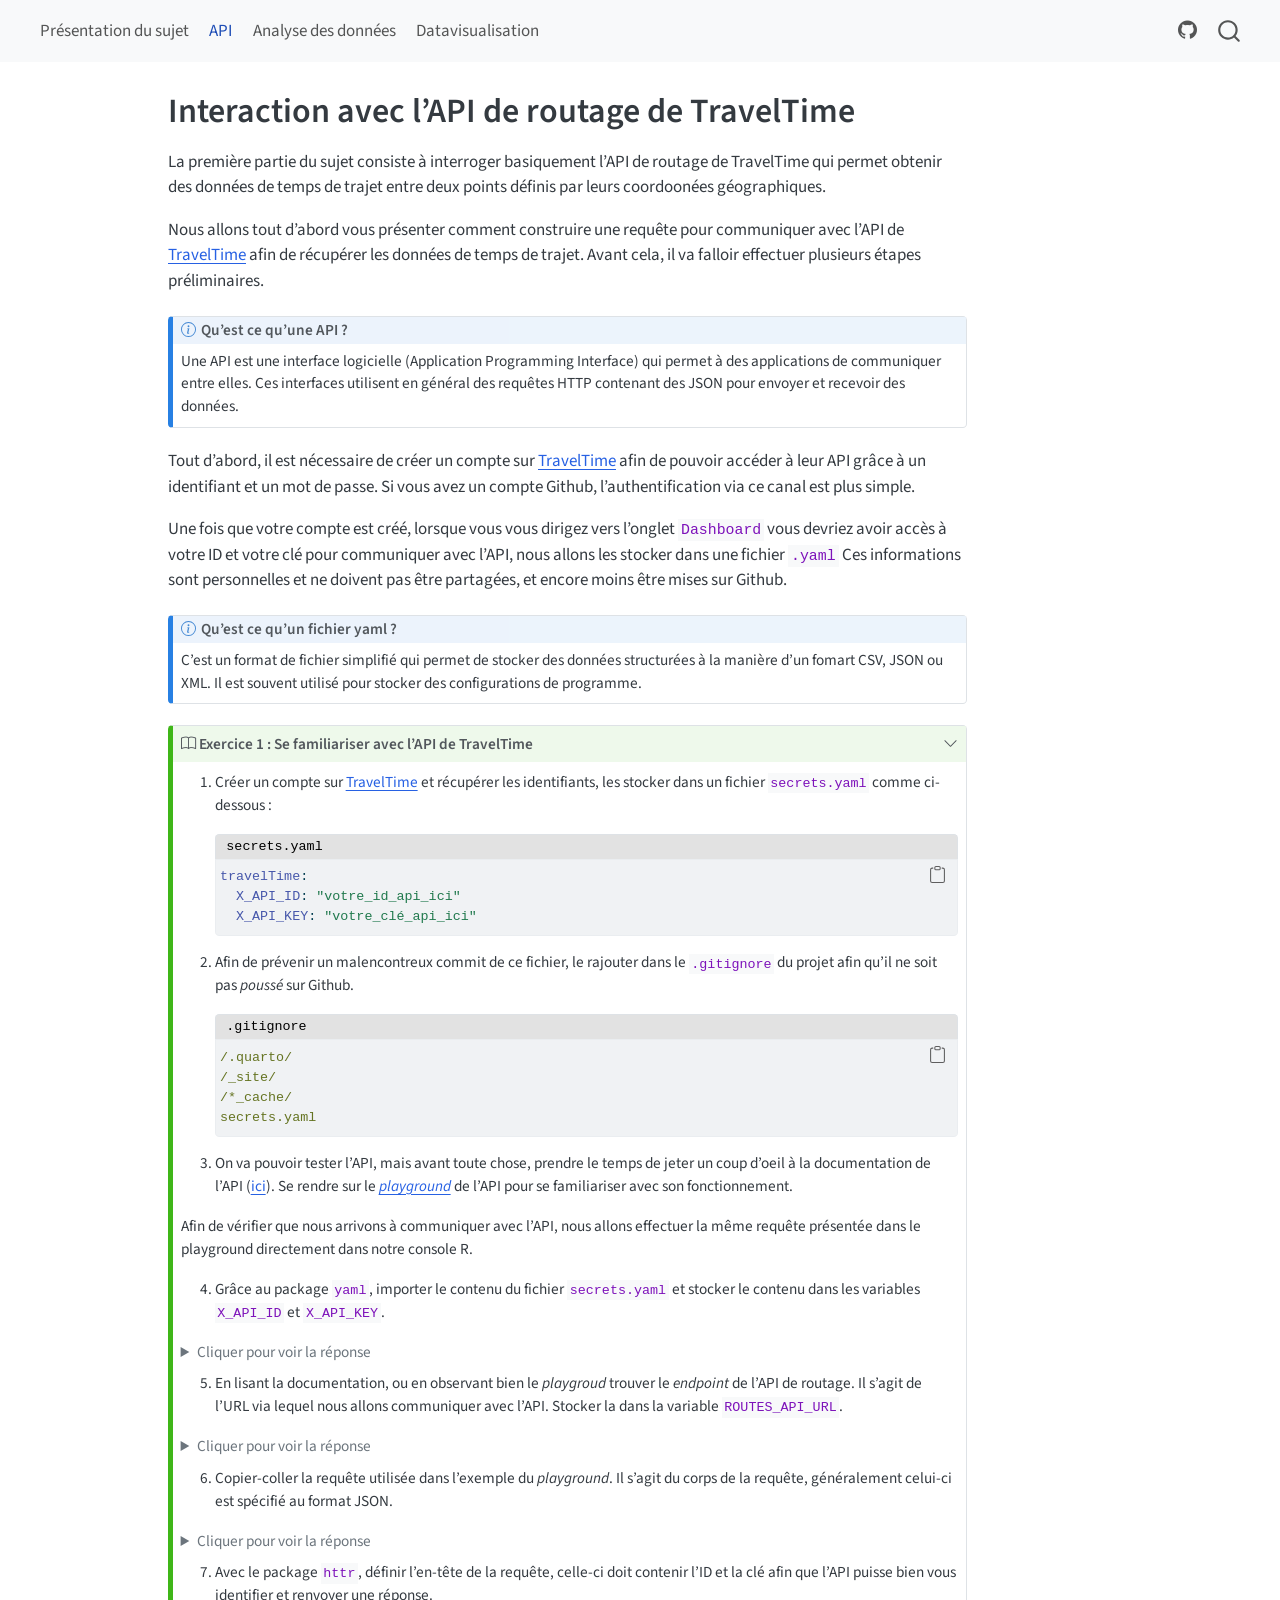
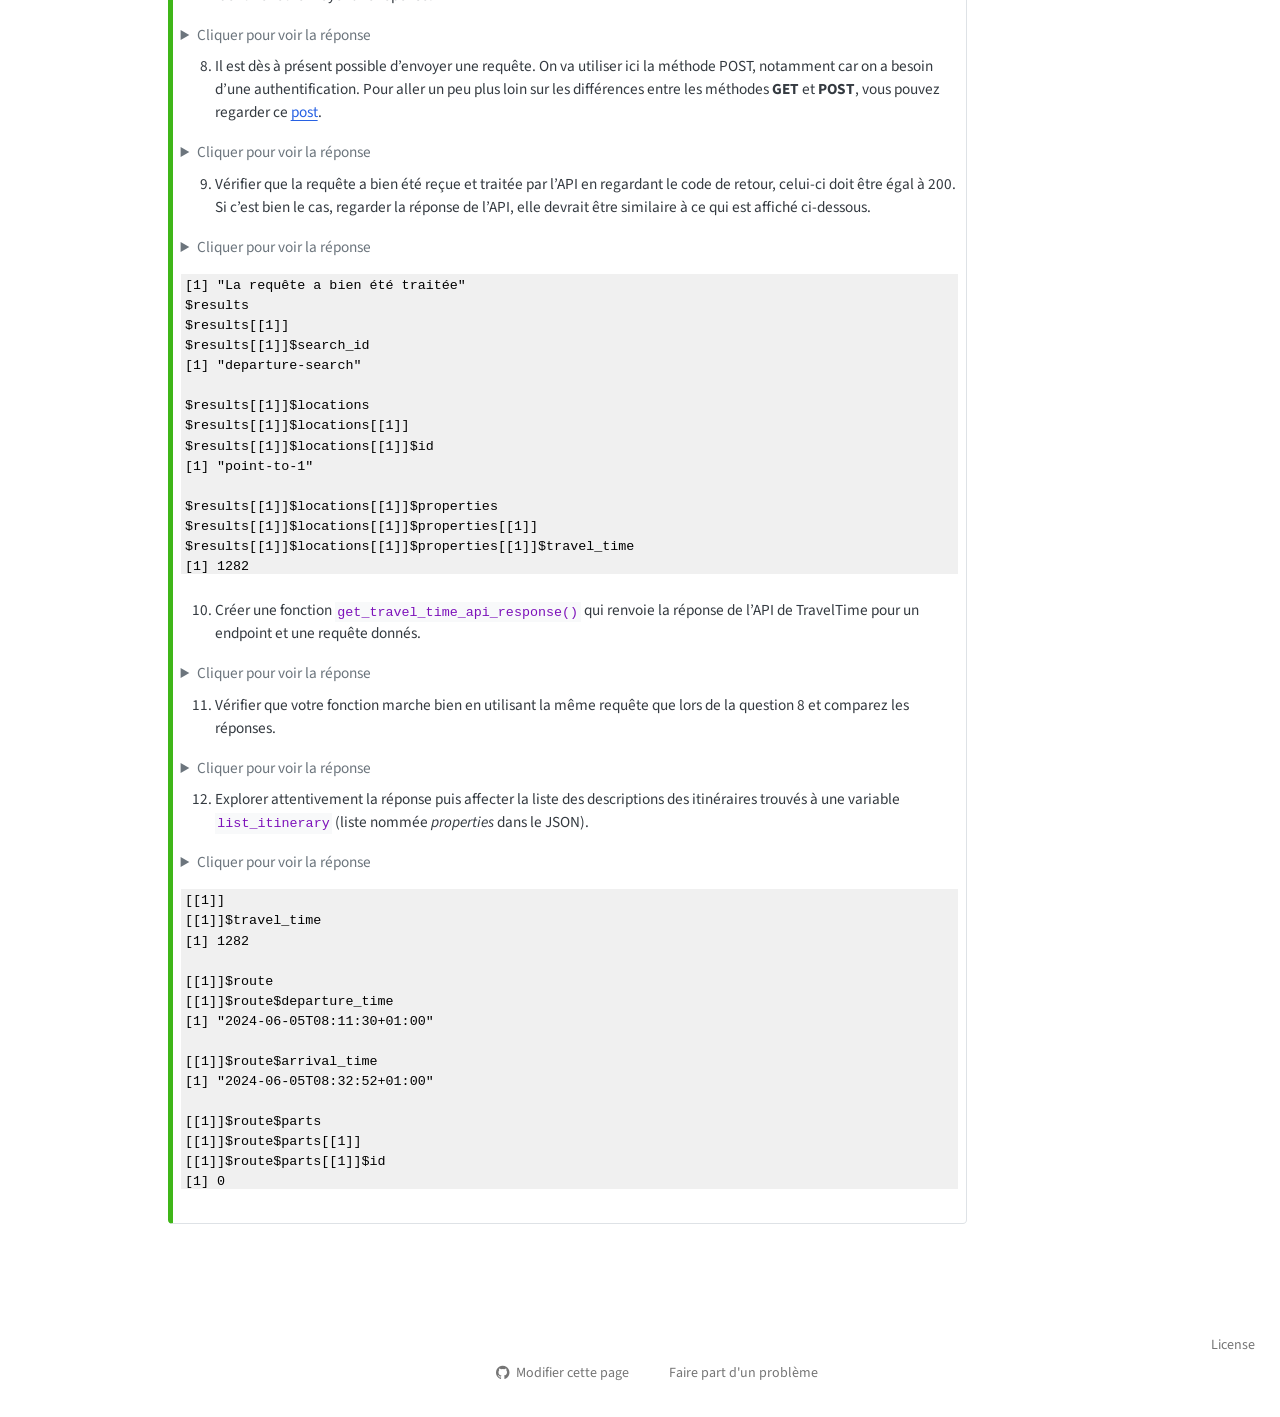
==== commit 7f772054: "Built site for gh-pages" ====
--- a/1-api.html
+++ b/1-api.html
@@ -319,9 +319,11 @@
 <div class="cell">
 <details class="code-fold">
 <summary>Cliquer pour voir la réponse</summary>
-<div class="sourceCode cell-code" id="cb6"><pre class="sourceCode r code-overflow-scroll code-with-copy"><code class="sourceCode r"><span id="cb6-1"><a href="#cb6-1" aria-hidden="true" tabindex="-1"></a>headers <span class="ot">&lt;-</span> httr<span class="sc">::</span><span class="fu">add_headers</span>(<span class="st">"Content-Type"</span> <span class="ot">=</span> <span class="st">"application/json"</span>,</span>
-<span id="cb6-2"><a href="#cb6-2" aria-hidden="true" tabindex="-1"></a>                             <span class="st">"X-Application-Id"</span> <span class="ot">=</span> X_API_ID,</span>
-<span id="cb6-3"><a href="#cb6-3" aria-hidden="true" tabindex="-1"></a>                             <span class="st">"X-Api-Key"</span> <span class="ot">=</span> X_API_KEY)</span></code><button title="Copier vers le presse-papier" class="code-copy-button"><i class="bi"></i></button></pre></div>
+<div class="sourceCode cell-code" id="cb6"><pre class="sourceCode r code-overflow-scroll code-with-copy"><code class="sourceCode r"><span id="cb6-1"><a href="#cb6-1" aria-hidden="true" tabindex="-1"></a>headers <span class="ot">&lt;-</span> httr<span class="sc">::</span><span class="fu">add_headers</span>(</span>
+<span id="cb6-2"><a href="#cb6-2" aria-hidden="true" tabindex="-1"></a>  <span class="st">"Content-Type"</span> <span class="ot">=</span> <span class="st">"application/json"</span>,</span>
+<span id="cb6-3"><a href="#cb6-3" aria-hidden="true" tabindex="-1"></a>  <span class="st">"X-Application-Id"</span> <span class="ot">=</span> X_API_ID,</span>
+<span id="cb6-4"><a href="#cb6-4" aria-hidden="true" tabindex="-1"></a>  <span class="st">"X-Api-Key"</span> <span class="ot">=</span> X_API_KEY</span>
+<span id="cb6-5"><a href="#cb6-5" aria-hidden="true" tabindex="-1"></a>)</span></code><button title="Copier vers le presse-papier" class="code-copy-button"><i class="bi"></i></button></pre></div>
 </details>
 </div>
 <ol start="8" type="1">
@@ -347,7 +349,7 @@
 <span id="cb8-4"><a href="#cb8-4" aria-hidden="true" tabindex="-1"></a>  <span class="fu">print</span>(content)</span>
 <span id="cb8-5"><a href="#cb8-5" aria-hidden="true" tabindex="-1"></a>} <span class="cf">else</span> {</span>
 <span id="cb8-6"><a href="#cb8-6" aria-hidden="true" tabindex="-1"></a>  <span class="co"># Affichage d'un message d'erreur si le code de la réponse n'est pas 200</span></span>
-<span id="cb8-7"><a href="#cb8-7" aria-hidden="true" tabindex="-1"></a>    <span class="fu">print</span>(<span class="fu">sprintf</span>(<span class="st">"Une erreur est survenue. Code de la réponse : %d"</span>, httr<span class="sc">::</span><span class="fu">status_code</span>(response)))</span>
+<span id="cb8-7"><a href="#cb8-7" aria-hidden="true" tabindex="-1"></a>  <span class="fu">print</span>(<span class="fu">sprintf</span>(<span class="st">"Une erreur est survenue. Code de la réponse : %d"</span>, httr<span class="sc">::</span><span class="fu">status_code</span>(response)))</span>
 <span id="cb8-8"><a href="#cb8-8" aria-hidden="true" tabindex="-1"></a>}</span></code><button title="Copier vers le presse-papier" class="code-copy-button"><i class="bi"></i></button></pre></div>
 </details>
 <div class="cell-output cell-output-stdout">
@@ -365,14 +367,14 @@
 $results[[1]]$locations[[1]]$properties
 $results[[1]]$locations[[1]]$properties[[1]]
 $results[[1]]$locations[[1]]$properties[[1]]$travel_time
-[1] 1287
+[1] 1282
 
 $results[[1]]$locations[[1]]$properties[[1]]$route
 $results[[1]]$locations[[1]]$properties[[1]]$route$departure_time
-[1] "2024-06-05T08:11:27+01:00"
+[1] "2024-06-05T08:11:30+01:00"
 
 $results[[1]]$locations[[1]]$properties[[1]]$route$arrival_time
-[1] "2024-06-05T08:32:54+01:00"
+[1] "2024-06-05T08:32:52+01:00"
 
 $results[[1]]$locations[[1]]$properties[[1]]$route$parts
 $results[[1]]$locations[[1]]$properties[[1]]$route$parts[[1]]
@@ -427,13 +429,13 @@
 [1] "walk"
 
 $results[[1]]$locations[[1]]$properties[[1]]$route$parts[[2]]$directions
-[1] "Walk 8 meters"
+[1] "Walk 18 meters"
 
 $results[[1]]$locations[[1]]$properties[[1]]$route$parts[[2]]$distance
-[1] 8
+[1] 18
 
 $results[[1]]$locations[[1]]$properties[[1]]$route$parts[[2]]$travel_time
-[1] 6
+[1] 16
 
 $results[[1]]$locations[[1]]$properties[[1]]$route$parts[[2]]$coords
 $results[[1]]$locations[[1]]$properties[[1]]$route$parts[[2]]$coords[[1]]
@@ -460,6 +462,46 @@
 [1] -0.1277612
 
 
+$results[[1]]$locations[[1]]$properties[[1]]$route$parts[[2]]$coords[[4]]
+$results[[1]]$locations[[1]]$properties[[1]]$route$parts[[2]]$coords[[4]]$lat
+[1] 51.51163
+
+$results[[1]]$locations[[1]]$properties[[1]]$route$parts[[2]]$coords[[4]]$lng
+[1] -0.1277487
+
+
+$results[[1]]$locations[[1]]$properties[[1]]$route$parts[[2]]$coords[[5]]
+$results[[1]]$locations[[1]]$properties[[1]]$route$parts[[2]]$coords[[5]]$lat
+[1] 51.51162
+
+$results[[1]]$locations[[1]]$properties[[1]]$route$parts[[2]]$coords[[5]]$lng
+[1] -0.1277957
+
+
+$results[[1]]$locations[[1]]$properties[[1]]$route$parts[[2]]$coords[[6]]
+$results[[1]]$locations[[1]]$properties[[1]]$route$parts[[2]]$coords[[6]]$lat
+[1] 51.51162
+
+$results[[1]]$locations[[1]]$properties[[1]]$route$parts[[2]]$coords[[6]]$lng
+[1] -0.1278105
+
+
+$results[[1]]$locations[[1]]$properties[[1]]$route$parts[[2]]$coords[[7]]
+$results[[1]]$locations[[1]]$properties[[1]]$route$parts[[2]]$coords[[7]]$lat
+[1] 51.5116
+
+$results[[1]]$locations[[1]]$properties[[1]]$route$parts[[2]]$coords[[7]]$lng
+[1] -0.127838
+
+
+$results[[1]]$locations[[1]]$properties[[1]]$route$parts[[2]]$coords[[8]]
+$results[[1]]$locations[[1]]$properties[[1]]$route$parts[[2]]$coords[[8]]$lat
+[1] 51.5116
+
+$results[[1]]$locations[[1]]$properties[[1]]$route$parts[[2]]$coords[[8]]$lng
+[1] -0.1278801
+
+
 
 
 $results[[1]]$locations[[1]]$properties[[1]]$route$parts[[3]]
@@ -476,18 +518,18 @@
 [1] "Enter 'Leicester Square Underground Station' through 'Entrance 3'"
 
 $results[[1]]$locations[[1]]$properties[[1]]$route$parts[[3]]$distance
-[1] 67
+[1] 58
 
 $results[[1]]$locations[[1]]$properties[[1]]$route$parts[[3]]$travel_time
-[1] 318
+[1] 305
 
 $results[[1]]$locations[[1]]$properties[[1]]$route$parts[[3]]$coords
 $results[[1]]$locations[[1]]$properties[[1]]$route$parts[[3]]$coords[[1]]
 $results[[1]]$locations[[1]]$properties[[1]]$route$parts[[3]]$coords[[1]]$lat
-[1] 51.51165
+[1] 51.5116
 
 $results[[1]]$locations[[1]]$properties[[1]]$route$parts[[3]]$coords[[1]]$lng
-[1] -0.1277612
+[1] -0.1278801
 
 
 $results[[1]]$locations[[1]]$properties[[1]]$route$parts[[3]]$coords[[2]]
@@ -688,10 +730,10 @@
 [1] "Leave Bank Underground Station"
 
 $results[[1]]$locations[[1]]$properties[[1]]$route$parts[[7]]$distance
+[1] 11
+
+$results[[1]]$locations[[1]]$properties[[1]]$route$parts[[7]]$travel_time
 [1] 16
-
-$results[[1]]$locations[[1]]$properties[[1]]$route$parts[[7]]$travel_time
-[1] 24
 
 $results[[1]]$locations[[1]]$properties[[1]]$route$parts[[7]]$coords
 $results[[1]]$locations[[1]]$properties[[1]]$route$parts[[7]]$coords[[1]]
@@ -704,10 +746,10 @@
 
 $results[[1]]$locations[[1]]$properties[[1]]$route$parts[[7]]$coords[[2]]
 $results[[1]]$locations[[1]]$properties[[1]]$route$parts[[7]]$coords[[2]]$lat
-[1] 51.51344
+[1] 51.5134
 
 $results[[1]]$locations[[1]]$properties[[1]]$route$parts[[7]]$coords[[2]]$lng
-[1] -0.0884578
+[1] -0.0883912
 
 
 
@@ -723,61 +765,61 @@
 [1] "walk"
 
 $results[[1]]$locations[[1]]$properties[[1]]$route$parts[[8]]$directions
-[1] "Walk 380 meters"
+[1] "Walk 386 meters"
 
 $results[[1]]$locations[[1]]$properties[[1]]$route$parts[[8]]$distance
-[1] 380
+[1] 386
 
 $results[[1]]$locations[[1]]$properties[[1]]$route$parts[[8]]$travel_time
-[1] 334
+[1] 340
 
 $results[[1]]$locations[[1]]$properties[[1]]$route$parts[[8]]$coords
 $results[[1]]$locations[[1]]$properties[[1]]$route$parts[[8]]$coords[[1]]
 $results[[1]]$locations[[1]]$properties[[1]]$route$parts[[8]]$coords[[1]]$lat
-[1] 51.51344
+[1] 51.5134
 
 $results[[1]]$locations[[1]]$properties[[1]]$route$parts[[8]]$coords[[1]]$lng
-[1] -0.0884578
+[1] -0.0883912
 
 
 $results[[1]]$locations[[1]]$properties[[1]]$route$parts[[8]]$coords[[2]]
 $results[[1]]$locations[[1]]$properties[[1]]$route$parts[[8]]$coords[[2]]$lat
-[1] 51.51345
+[1] 51.51341
 
 $results[[1]]$locations[[1]]$properties[[1]]$route$parts[[8]]$coords[[2]]$lng
-[1] -0.0884714
+[1] -0.0884398
 
 
 $results[[1]]$locations[[1]]$properties[[1]]$route$parts[[8]]$coords[[3]]
 $results[[1]]$locations[[1]]$properties[[1]]$route$parts[[8]]$coords[[3]]$lat
-[1] 51.51346
+[1] 51.51342
 
 $results[[1]]$locations[[1]]$properties[[1]]$route$parts[[8]]$coords[[3]]$lng
-[1] -0.0884774
+[1] -0.0884771
 
 
 $results[[1]]$locations[[1]]$properties[[1]]$route$parts[[8]]$coords[[4]]
 $results[[1]]$locations[[1]]$properties[[1]]$route$parts[[8]]$coords[[4]]$lat
-[1] 51.51346
+[1] 51.51343
 
 $results[[1]]$locations[[1]]$properties[[1]]$route$parts[[8]]$coords[[4]]$lng
-[1] -0.0884931
+[1] -0.0885099
 
 
 $results[[1]]$locations[[1]]$properties[[1]]$route$parts[[8]]$coords[[5]]
 $results[[1]]$locations[[1]]$properties[[1]]$route$parts[[8]]$coords[[5]]$lat
-[1] 51.51346
+[1] 51.51344
 
 $results[[1]]$locations[[1]]$properties[[1]]$route$parts[[8]]$coords[[5]]$lng
-[1] -0.0885073
+[1] -0.0885208
 
 
 $results[[1]]$locations[[1]]$properties[[1]]$route$parts[[8]]$coords[[6]]
 $results[[1]]$locations[[1]]$properties[[1]]$route$parts[[8]]$coords[[6]]$lat
-[1] 51.51346
+[1] 51.51344
 
 $results[[1]]$locations[[1]]$properties[[1]]$route$parts[[8]]$coords[[6]]$lng
-[1] -0.0885353
+[1] -0.0885285
 
 
 $results[[1]]$locations[[1]]$properties[[1]]$route$parts[[8]]$coords[[7]]
@@ -785,63 +827,63 @@
 [1] 51.51346
 
 $results[[1]]$locations[[1]]$properties[[1]]$route$parts[[8]]$coords[[7]]$lng
-[1] -0.0885364
+[1] -0.0885353
 
 
 $results[[1]]$locations[[1]]$properties[[1]]$route$parts[[8]]$coords[[8]]
 $results[[1]]$locations[[1]]$properties[[1]]$route$parts[[8]]$coords[[8]]$lat
-[1] 51.51348
+[1] 51.51346
 
 $results[[1]]$locations[[1]]$properties[[1]]$route$parts[[8]]$coords[[8]]$lng
-[1] -0.0885281
+[1] -0.0885364
 
 
 $results[[1]]$locations[[1]]$properties[[1]]$route$parts[[8]]$coords[[9]]
 $results[[1]]$locations[[1]]$properties[[1]]$route$parts[[8]]$coords[[9]]$lat
-[1] 51.51349
+[1] 51.51348
 
 $results[[1]]$locations[[1]]$properties[[1]]$route$parts[[8]]$coords[[9]]$lng
-[1] -0.0885464
+[1] -0.0885281
 
 
 $results[[1]]$locations[[1]]$properties[[1]]$route$parts[[8]]$coords[[10]]
 $results[[1]]$locations[[1]]$properties[[1]]$route$parts[[8]]$coords[[10]]$lat
-[1] 51.51351
+[1] 51.51349
 
 $results[[1]]$locations[[1]]$properties[[1]]$route$parts[[8]]$coords[[10]]$lng
-[1] -0.0885851
+[1] -0.0885464
 
 
 $results[[1]]$locations[[1]]$properties[[1]]$route$parts[[8]]$coords[[11]]
 $results[[1]]$locations[[1]]$properties[[1]]$route$parts[[8]]$coords[[11]]$lat
-[1] 51.51353
+[1] 51.51351
 
 $results[[1]]$locations[[1]]$properties[[1]]$route$parts[[8]]$coords[[11]]$lng
-[1] -0.0886268
+[1] -0.0885851
 
 
 $results[[1]]$locations[[1]]$properties[[1]]$route$parts[[8]]$coords[[12]]
 $results[[1]]$locations[[1]]$properties[[1]]$route$parts[[8]]$coords[[12]]$lat
-[1] 51.51356
+[1] 51.51353
 
 $results[[1]]$locations[[1]]$properties[[1]]$route$parts[[8]]$coords[[12]]$lng
-[1] -0.0886882
+[1] -0.0886268
 
 
 $results[[1]]$locations[[1]]$properties[[1]]$route$parts[[8]]$coords[[13]]
 $results[[1]]$locations[[1]]$properties[[1]]$route$parts[[8]]$coords[[13]]$lat
-[1] 51.51354
+[1] 51.51356
 
 $results[[1]]$locations[[1]]$properties[[1]]$route$parts[[8]]$coords[[13]]$lng
-[1] -0.0887415
+[1] -0.0886882
 
 
 $results[[1]]$locations[[1]]$properties[[1]]$route$parts[[8]]$coords[[14]]
 $results[[1]]$locations[[1]]$properties[[1]]$route$parts[[8]]$coords[[14]]$lat
-[1] 51.51353
+[1] 51.51354
 
 $results[[1]]$locations[[1]]$properties[[1]]$route$parts[[8]]$coords[[14]]$lng
-[1] -0.0888122
+[1] -0.0887415
 
 
 $results[[1]]$locations[[1]]$properties[[1]]$route$parts[[8]]$coords[[15]]
@@ -849,95 +891,95 @@
 [1] 51.51353
 
 $results[[1]]$locations[[1]]$properties[[1]]$route$parts[[8]]$coords[[15]]$lng
-[1] -0.0888883
+[1] -0.0888122
 
 
 $results[[1]]$locations[[1]]$properties[[1]]$route$parts[[8]]$coords[[16]]
 $results[[1]]$locations[[1]]$properties[[1]]$route$parts[[8]]$coords[[16]]$lat
-[1] 51.51354
+[1] 51.51353
 
 $results[[1]]$locations[[1]]$properties[[1]]$route$parts[[8]]$coords[[16]]$lng
-[1] -0.0889143
+[1] -0.0888883
 
 
 $results[[1]]$locations[[1]]$properties[[1]]$route$parts[[8]]$coords[[17]]
 $results[[1]]$locations[[1]]$properties[[1]]$route$parts[[8]]$coords[[17]]$lat
-[1] 51.51356
+[1] 51.51354
 
 $results[[1]]$locations[[1]]$properties[[1]]$route$parts[[8]]$coords[[17]]$lng
-[1] -0.0889273
+[1] -0.0889143
 
 
 $results[[1]]$locations[[1]]$properties[[1]]$route$parts[[8]]$coords[[18]]
 $results[[1]]$locations[[1]]$properties[[1]]$route$parts[[8]]$coords[[18]]$lat
-[1] 51.51451
+[1] 51.51356
 
 $results[[1]]$locations[[1]]$properties[[1]]$route$parts[[8]]$coords[[18]]$lng
-[1] -0.089619
+[1] -0.0889273
 
 
 $results[[1]]$locations[[1]]$properties[[1]]$route$parts[[8]]$coords[[19]]
 $results[[1]]$locations[[1]]$properties[[1]]$route$parts[[8]]$coords[[19]]$lat
-[1] 51.51464
+[1] 51.51451
 
 $results[[1]]$locations[[1]]$properties[[1]]$route$parts[[8]]$coords[[19]]$lng
-[1] -0.0896809
+[1] -0.089619
 
 
 $results[[1]]$locations[[1]]$properties[[1]]$route$parts[[8]]$coords[[20]]
 $results[[1]]$locations[[1]]$properties[[1]]$route$parts[[8]]$coords[[20]]$lat
-[1] 51.51469
+[1] 51.51464
 
 $results[[1]]$locations[[1]]$properties[[1]]$route$parts[[8]]$coords[[20]]$lng
-[1] -0.0896341
+[1] -0.0896809
 
 
 $results[[1]]$locations[[1]]$properties[[1]]$route$parts[[8]]$coords[[21]]
 $results[[1]]$locations[[1]]$properties[[1]]$route$parts[[8]]$coords[[21]]$lat
-[1] 51.5147
+[1] 51.51469
 
 $results[[1]]$locations[[1]]$properties[[1]]$route$parts[[8]]$coords[[21]]$lng
-[1] -0.0897491
+[1] -0.0896341
 
 
 $results[[1]]$locations[[1]]$properties[[1]]$route$parts[[8]]$coords[[22]]
 $results[[1]]$locations[[1]]$properties[[1]]$route$parts[[8]]$coords[[22]]$lat
-[1] 51.51472
+[1] 51.5147
 
 $results[[1]]$locations[[1]]$properties[[1]]$route$parts[[8]]$coords[[22]]$lng
-[1] -0.0898988
+[1] -0.0897491
 
 
 $results[[1]]$locations[[1]]$properties[[1]]$route$parts[[8]]$coords[[23]]
 $results[[1]]$locations[[1]]$properties[[1]]$route$parts[[8]]$coords[[23]]$lat
-[1] 51.51476
+[1] 51.51472
 
 $results[[1]]$locations[[1]]$properties[[1]]$route$parts[[8]]$coords[[23]]$lng
-[1] -0.0899594
+[1] -0.0898988
 
 
 $results[[1]]$locations[[1]]$properties[[1]]$route$parts[[8]]$coords[[24]]
 $results[[1]]$locations[[1]]$properties[[1]]$route$parts[[8]]$coords[[24]]$lat
-[1] 51.51482
+[1] 51.51476
 
 $results[[1]]$locations[[1]]$properties[[1]]$route$parts[[8]]$coords[[24]]$lng
-[1] -0.0899281
+[1] -0.0899594
 
 
 $results[[1]]$locations[[1]]$properties[[1]]$route$parts[[8]]$coords[[25]]
 $results[[1]]$locations[[1]]$properties[[1]]$route$parts[[8]]$coords[[25]]$lat
-[1] 51.5149
+[1] 51.51482
 
 $results[[1]]$locations[[1]]$properties[[1]]$route$parts[[8]]$coords[[25]]$lng
-[1] -0.0898848
+[1] -0.0899281
 
 
 $results[[1]]$locations[[1]]$properties[[1]]$route$parts[[8]]$coords[[26]]
 $results[[1]]$locations[[1]]$properties[[1]]$route$parts[[8]]$coords[[26]]$lat
-[1] 51.51495
+[1] 51.5149
 
 $results[[1]]$locations[[1]]$properties[[1]]$route$parts[[8]]$coords[[26]]$lng
-[1] -0.0902604
+[1] -0.0898848
 
 
 $results[[1]]$locations[[1]]$properties[[1]]$route$parts[[8]]$coords[[27]]
@@ -945,23 +987,23 @@
 [1] 51.51495
 
 $results[[1]]$locations[[1]]$properties[[1]]$route$parts[[8]]$coords[[27]]$lng
-[1] -0.0903181
+[1] -0.0902604
 
 
 $results[[1]]$locations[[1]]$properties[[1]]$route$parts[[8]]$coords[[28]]
 $results[[1]]$locations[[1]]$properties[[1]]$route$parts[[8]]$coords[[28]]$lat
-[1] 51.51496
+[1] 51.51495
 
 $results[[1]]$locations[[1]]$properties[[1]]$route$parts[[8]]$coords[[28]]$lng
-[1] -0.0903744
+[1] -0.0903181
 
 
 $results[[1]]$locations[[1]]$properties[[1]]$route$parts[[8]]$coords[[29]]
 $results[[1]]$locations[[1]]$properties[[1]]$route$parts[[8]]$coords[[29]]$lat
-[1] 51.51503
+[1] 51.51496
 
 $results[[1]]$locations[[1]]$properties[[1]]$route$parts[[8]]$coords[[29]]$lng
-[1] -0.0910251
+[1] -0.0903744
 
 
 $results[[1]]$locations[[1]]$properties[[1]]$route$parts[[8]]$coords[[30]]
@@ -969,30 +1011,38 @@
 [1] 51.51503
 
 $results[[1]]$locations[[1]]$properties[[1]]$route$parts[[8]]$coords[[30]]$lng
-[1] -0.091083
+[1] -0.0910251
 
 
 $results[[1]]$locations[[1]]$properties[[1]]$route$parts[[8]]$coords[[31]]
 $results[[1]]$locations[[1]]$properties[[1]]$route$parts[[8]]$coords[[31]]$lat
-[1] 51.51504
+[1] 51.51503
 
 $results[[1]]$locations[[1]]$properties[[1]]$route$parts[[8]]$coords[[31]]$lng
-[1] -0.0911337
+[1] -0.091083
 
 
 $results[[1]]$locations[[1]]$properties[[1]]$route$parts[[8]]$coords[[32]]
 $results[[1]]$locations[[1]]$properties[[1]]$route$parts[[8]]$coords[[32]]$lat
-[1] 51.51537
+[1] 51.51504
 
 $results[[1]]$locations[[1]]$properties[[1]]$route$parts[[8]]$coords[[32]]$lng
-[1] -0.091066
+[1] -0.0911337
 
 
 $results[[1]]$locations[[1]]$properties[[1]]$route$parts[[8]]$coords[[33]]
 $results[[1]]$locations[[1]]$properties[[1]]$route$parts[[8]]$coords[[33]]$lat
+[1] 51.51537
+
+$results[[1]]$locations[[1]]$properties[[1]]$route$parts[[8]]$coords[[33]]$lng
+[1] -0.091066
+
+
+$results[[1]]$locations[[1]]$properties[[1]]$route$parts[[8]]$coords[[34]]
+$results[[1]]$locations[[1]]$properties[[1]]$route$parts[[8]]$coords[[34]]$lat
 [1] 51.51539
 
-$results[[1]]$locations[[1]]$properties[[1]]$route$parts[[8]]$coords[[33]]$lng
+$results[[1]]$locations[[1]]$properties[[1]]$route$parts[[8]]$coords[[34]]$lng
 [1] -0.0917676
 
 
@@ -1152,14 +1202,14 @@
 
 $results[[1]]$locations[[1]]$properties[[2]]
 $results[[1]]$locations[[1]]$properties[[2]]$travel_time
-[1] 1287
+[1] 1282
 
 $results[[1]]$locations[[1]]$properties[[2]]$route
 $results[[1]]$locations[[1]]$properties[[2]]$route$departure_time
-[1] "2024-06-05T08:01:27+01:00"
+[1] "2024-06-05T08:01:30+01:00"
 
 $results[[1]]$locations[[1]]$properties[[2]]$route$arrival_time
-[1] "2024-06-05T08:22:54+01:00"
+[1] "2024-06-05T08:22:52+01:00"
 
 $results[[1]]$locations[[1]]$properties[[2]]$route$parts
 $results[[1]]$locations[[1]]$properties[[2]]$route$parts[[1]]
@@ -1214,13 +1264,13 @@
 [1] "walk"
 
 $results[[1]]$locations[[1]]$properties[[2]]$route$parts[[2]]$directions
-[1] "Walk 8 meters"
+[1] "Walk 18 meters"
 
 $results[[1]]$locations[[1]]$properties[[2]]$route$parts[[2]]$distance
-[1] 8
+[1] 18
 
 $results[[1]]$locations[[1]]$properties[[2]]$route$parts[[2]]$travel_time
-[1] 6
+[1] 16
 
 $results[[1]]$locations[[1]]$properties[[2]]$route$parts[[2]]$coords
 $results[[1]]$locations[[1]]$properties[[2]]$route$parts[[2]]$coords[[1]]
@@ -1247,6 +1297,46 @@
 [1] -0.1277612
 
 
+$results[[1]]$locations[[1]]$properties[[2]]$route$parts[[2]]$coords[[4]]
+$results[[1]]$locations[[1]]$properties[[2]]$route$parts[[2]]$coords[[4]]$lat
+[1] 51.51163
+
+$results[[1]]$locations[[1]]$properties[[2]]$route$parts[[2]]$coords[[4]]$lng
+[1] -0.1277487
+
+
+$results[[1]]$locations[[1]]$properties[[2]]$route$parts[[2]]$coords[[5]]
+$results[[1]]$locations[[1]]$properties[[2]]$route$parts[[2]]$coords[[5]]$lat
+[1] 51.51162
+
+$results[[1]]$locations[[1]]$properties[[2]]$route$parts[[2]]$coords[[5]]$lng
+[1] -0.1277957
+
+
+$results[[1]]$locations[[1]]$properties[[2]]$route$parts[[2]]$coords[[6]]
+$results[[1]]$locations[[1]]$properties[[2]]$route$parts[[2]]$coords[[6]]$lat
+[1] 51.51162
+
+$results[[1]]$locations[[1]]$properties[[2]]$route$parts[[2]]$coords[[6]]$lng
+[1] -0.1278105
+
+
+$results[[1]]$locations[[1]]$properties[[2]]$route$parts[[2]]$coords[[7]]
+$results[[1]]$locations[[1]]$properties[[2]]$route$parts[[2]]$coords[[7]]$lat
+[1] 51.5116
+
+$results[[1]]$locations[[1]]$properties[[2]]$route$parts[[2]]$coords[[7]]$lng
+[1] -0.127838
+
+
+$results[[1]]$locations[[1]]$properties[[2]]$route$parts[[2]]$coords[[8]]
+$results[[1]]$locations[[1]]$properties[[2]]$route$parts[[2]]$coords[[8]]$lat
+[1] 51.5116
+
+$results[[1]]$locations[[1]]$properties[[2]]$route$parts[[2]]$coords[[8]]$lng
+[1] -0.1278801
+
+
 
 
 $results[[1]]$locations[[1]]$properties[[2]]$route$parts[[3]]
@@ -1263,18 +1353,18 @@
 [1] "Enter 'Leicester Square Underground Station' through 'Entrance 3'"
 
 $results[[1]]$locations[[1]]$properties[[2]]$route$parts[[3]]$distance
-[1] 67
+[1] 58
 
 $results[[1]]$locations[[1]]$properties[[2]]$route$parts[[3]]$travel_time
-[1] 318
+[1] 305
 
 $results[[1]]$locations[[1]]$properties[[2]]$route$parts[[3]]$coords
 $results[[1]]$locations[[1]]$properties[[2]]$route$parts[[3]]$coords[[1]]
 $results[[1]]$locations[[1]]$properties[[2]]$route$parts[[3]]$coords[[1]]$lat
-[1] 51.51165
+[1] 51.5116
 
 $results[[1]]$locations[[1]]$properties[[2]]$route$parts[[3]]$coords[[1]]$lng
-[1] -0.1277612
+[1] -0.1278801
 
 
 $results[[1]]$locations[[1]]$properties[[2]]$route$parts[[3]]$coords[[2]]
@@ -1475,10 +1565,10 @@
 [1] "Leave Bank Underground Station"
 
 $results[[1]]$locations[[1]]$properties[[2]]$route$parts[[7]]$distance
+[1] 11
+
+$results[[1]]$locations[[1]]$properties[[2]]$route$parts[[7]]$travel_time
 [1] 16
-
-$results[[1]]$locations[[1]]$properties[[2]]$route$parts[[7]]$travel_time
-[1] 24
 
 $results[[1]]$locations[[1]]$properties[[2]]$route$parts[[7]]$coords
 $results[[1]]$locations[[1]]$properties[[2]]$route$parts[[7]]$coords[[1]]
@@ -1491,10 +1581,10 @@
 
 $results[[1]]$locations[[1]]$properties[[2]]$route$parts[[7]]$coords[[2]]
 $results[[1]]$locations[[1]]$properties[[2]]$route$parts[[7]]$coords[[2]]$lat
-[1] 51.51344
+[1] 51.5134
 
 $results[[1]]$locations[[1]]$properties[[2]]$route$parts[[7]]$coords[[2]]$lng
-[1] -0.0884578
+[1] -0.0883912
 
 
 
@@ -1510,61 +1600,61 @@
 [1] "walk"
 
 $results[[1]]$locations[[1]]$properties[[2]]$route$parts[[8]]$directions
-[1] "Walk 380 meters"
+[1] "Walk 386 meters"
 
 $results[[1]]$locations[[1]]$properties[[2]]$route$parts[[8]]$distance
-[1] 380
+[1] 386
 
 $results[[1]]$locations[[1]]$properties[[2]]$route$parts[[8]]$travel_time
-[1] 334
+[1] 340
 
 $results[[1]]$locations[[1]]$properties[[2]]$route$parts[[8]]$coords
 $results[[1]]$locations[[1]]$properties[[2]]$route$parts[[8]]$coords[[1]]
 $results[[1]]$locations[[1]]$properties[[2]]$route$parts[[8]]$coords[[1]]$lat
-[1] 51.51344
+[1] 51.5134
 
 $results[[1]]$locations[[1]]$properties[[2]]$route$parts[[8]]$coords[[1]]$lng
-[1] -0.0884578
+[1] -0.0883912
 
 
 $results[[1]]$locations[[1]]$properties[[2]]$route$parts[[8]]$coords[[2]]
 $results[[1]]$locations[[1]]$properties[[2]]$route$parts[[8]]$coords[[2]]$lat
-[1] 51.51345
+[1] 51.51341
 
 $results[[1]]$locations[[1]]$properties[[2]]$route$parts[[8]]$coords[[2]]$lng
-[1] -0.0884714
+[1] -0.0884398
 
 
 $results[[1]]$locations[[1]]$properties[[2]]$route$parts[[8]]$coords[[3]]
 $results[[1]]$locations[[1]]$properties[[2]]$route$parts[[8]]$coords[[3]]$lat
-[1] 51.51346
+[1] 51.51342
 
 $results[[1]]$locations[[1]]$properties[[2]]$route$parts[[8]]$coords[[3]]$lng
-[1] -0.0884774
+[1] -0.0884771
 
 
 $results[[1]]$locations[[1]]$properties[[2]]$route$parts[[8]]$coords[[4]]
 $results[[1]]$locations[[1]]$properties[[2]]$route$parts[[8]]$coords[[4]]$lat
-[1] 51.51346
+[1] 51.51343
 
 $results[[1]]$locations[[1]]$properties[[2]]$route$parts[[8]]$coords[[4]]$lng
-[1] -0.0884931
+[1] -0.0885099
 
 
 $results[[1]]$locations[[1]]$properties[[2]]$route$parts[[8]]$coords[[5]]
 $results[[1]]$locations[[1]]$properties[[2]]$route$parts[[8]]$coords[[5]]$lat
-[1] 51.51346
+[1] 51.51344
 
 $results[[1]]$locations[[1]]$properties[[2]]$route$parts[[8]]$coords[[5]]$lng
-[1] -0.0885073
+[1] -0.0885208
 
 
 $results[[1]]$locations[[1]]$properties[[2]]$route$parts[[8]]$coords[[6]]
 $results[[1]]$locations[[1]]$properties[[2]]$route$parts[[8]]$coords[[6]]$lat
-[1] 51.51346
+[1] 51.51344
 
 $results[[1]]$locations[[1]]$properties[[2]]$route$parts[[8]]$coords[[6]]$lng
-[1] -0.0885353
+[1] -0.0885285
 
 
 $results[[1]]$locations[[1]]$properties[[2]]$route$parts[[8]]$coords[[7]]
@@ -1572,63 +1662,63 @@
 [1] 51.51346
 
 $results[[1]]$locations[[1]]$properties[[2]]$route$parts[[8]]$coords[[7]]$lng
-[1] -0.0885364
+[1] -0.0885353
 
 
 $results[[1]]$locations[[1]]$properties[[2]]$route$parts[[8]]$coords[[8]]
 $results[[1]]$locations[[1]]$properties[[2]]$route$parts[[8]]$coords[[8]]$lat
-[1] 51.51348
+[1] 51.51346
 
 $results[[1]]$locations[[1]]$properties[[2]]$route$parts[[8]]$coords[[8]]$lng
-[1] -0.0885281
+[1] -0.0885364
 
 
 $results[[1]]$locations[[1]]$properties[[2]]$route$parts[[8]]$coords[[9]]
 $results[[1]]$locations[[1]]$properties[[2]]$route$parts[[8]]$coords[[9]]$lat
-[1] 51.51349
+[1] 51.51348
 
 $results[[1]]$locations[[1]]$properties[[2]]$route$parts[[8]]$coords[[9]]$lng
-[1] -0.0885464
+[1] -0.0885281
 
 
 $results[[1]]$locations[[1]]$properties[[2]]$route$parts[[8]]$coords[[10]]
 $results[[1]]$locations[[1]]$properties[[2]]$route$parts[[8]]$coords[[10]]$lat
-[1] 51.51351
+[1] 51.51349
 
 $results[[1]]$locations[[1]]$properties[[2]]$route$parts[[8]]$coords[[10]]$lng
-[1] -0.0885851
+[1] -0.0885464
 
 
 $results[[1]]$locations[[1]]$properties[[2]]$route$parts[[8]]$coords[[11]]
 $results[[1]]$locations[[1]]$properties[[2]]$route$parts[[8]]$coords[[11]]$lat
-[1] 51.51353
+[1] 51.51351
 
 $results[[1]]$locations[[1]]$properties[[2]]$route$parts[[8]]$coords[[11]]$lng
-[1] -0.0886268
+[1] -0.0885851
 
 
 $results[[1]]$locations[[1]]$properties[[2]]$route$parts[[8]]$coords[[12]]
 $results[[1]]$locations[[1]]$properties[[2]]$route$parts[[8]]$coords[[12]]$lat
-[1] 51.51356
+[1] 51.51353
 
 $results[[1]]$locations[[1]]$properties[[2]]$route$parts[[8]]$coords[[12]]$lng
-[1] -0.0886882
+[1] -0.0886268
 
 
 $results[[1]]$locations[[1]]$properties[[2]]$route$parts[[8]]$coords[[13]]
 $results[[1]]$locations[[1]]$properties[[2]]$route$parts[[8]]$coords[[13]]$lat
-[1] 51.51354
+[1] 51.51356
 
 $results[[1]]$locations[[1]]$properties[[2]]$route$parts[[8]]$coords[[13]]$lng
-[1] -0.0887415
+[1] -0.0886882
 
 
 $results[[1]]$locations[[1]]$properties[[2]]$route$parts[[8]]$coords[[14]]
 $results[[1]]$locations[[1]]$properties[[2]]$route$parts[[8]]$coords[[14]]$lat
-[1] 51.51353
+[1] 51.51354
 
 $results[[1]]$locations[[1]]$properties[[2]]$route$parts[[8]]$coords[[14]]$lng
-[1] -0.0888122
+[1] -0.0887415
 
 
 $results[[1]]$locations[[1]]$properties[[2]]$route$parts[[8]]$coords[[15]]
@@ -1636,95 +1726,95 @@
 [1] 51.51353
 
 $results[[1]]$locations[[1]]$properties[[2]]$route$parts[[8]]$coords[[15]]$lng
-[1] -0.0888883
+[1] -0.0888122
 
 
 $results[[1]]$locations[[1]]$properties[[2]]$route$parts[[8]]$coords[[16]]
 $results[[1]]$locations[[1]]$properties[[2]]$route$parts[[8]]$coords[[16]]$lat
-[1] 51.51354
+[1] 51.51353
 
 $results[[1]]$locations[[1]]$properties[[2]]$route$parts[[8]]$coords[[16]]$lng
-[1] -0.0889143
+[1] -0.0888883
 
 
 $results[[1]]$locations[[1]]$properties[[2]]$route$parts[[8]]$coords[[17]]
 $results[[1]]$locations[[1]]$properties[[2]]$route$parts[[8]]$coords[[17]]$lat
-[1] 51.51356
+[1] 51.51354
 
 $results[[1]]$locations[[1]]$properties[[2]]$route$parts[[8]]$coords[[17]]$lng
-[1] -0.0889273
+[1] -0.0889143
 
 
 $results[[1]]$locations[[1]]$properties[[2]]$route$parts[[8]]$coords[[18]]
 $results[[1]]$locations[[1]]$properties[[2]]$route$parts[[8]]$coords[[18]]$lat
-[1] 51.51451
+[1] 51.51356
 
 $results[[1]]$locations[[1]]$properties[[2]]$route$parts[[8]]$coords[[18]]$lng
-[1] -0.089619
+[1] -0.0889273
 
 
 $results[[1]]$locations[[1]]$properties[[2]]$route$parts[[8]]$coords[[19]]
 $results[[1]]$locations[[1]]$properties[[2]]$route$parts[[8]]$coords[[19]]$lat
-[1] 51.51464
+[1] 51.51451
 
 $results[[1]]$locations[[1]]$properties[[2]]$route$parts[[8]]$coords[[19]]$lng
-[1] -0.0896809
+[1] -0.089619
 
 
 $results[[1]]$locations[[1]]$properties[[2]]$route$parts[[8]]$coords[[20]]
 $results[[1]]$locations[[1]]$properties[[2]]$route$parts[[8]]$coords[[20]]$lat
-[1] 51.51469
+[1] 51.51464
 
 $results[[1]]$locations[[1]]$properties[[2]]$route$parts[[8]]$coords[[20]]$lng
-[1] -0.0896341
+[1] -0.0896809
 
 
 $results[[1]]$locations[[1]]$properties[[2]]$route$parts[[8]]$coords[[21]]
 $results[[1]]$locations[[1]]$properties[[2]]$route$parts[[8]]$coords[[21]]$lat
-[1] 51.5147
+[1] 51.51469
 
 $results[[1]]$locations[[1]]$properties[[2]]$route$parts[[8]]$coords[[21]]$lng
-[1] -0.0897491
+[1] -0.0896341
 
 
 $results[[1]]$locations[[1]]$properties[[2]]$route$parts[[8]]$coords[[22]]
 $results[[1]]$locations[[1]]$properties[[2]]$route$parts[[8]]$coords[[22]]$lat
-[1] 51.51472
+[1] 51.5147
 
 $results[[1]]$locations[[1]]$properties[[2]]$route$parts[[8]]$coords[[22]]$lng
-[1] -0.0898988
+[1] -0.0897491
 
 
 $results[[1]]$locations[[1]]$properties[[2]]$route$parts[[8]]$coords[[23]]
 $results[[1]]$locations[[1]]$properties[[2]]$route$parts[[8]]$coords[[23]]$lat
-[1] 51.51476
+[1] 51.51472
 
 $results[[1]]$locations[[1]]$properties[[2]]$route$parts[[8]]$coords[[23]]$lng
-[1] -0.0899594
+[1] -0.0898988
 
 
 $results[[1]]$locations[[1]]$properties[[2]]$route$parts[[8]]$coords[[24]]
 $results[[1]]$locations[[1]]$properties[[2]]$route$parts[[8]]$coords[[24]]$lat
-[1] 51.51482
+[1] 51.51476
 
 $results[[1]]$locations[[1]]$properties[[2]]$route$parts[[8]]$coords[[24]]$lng
-[1] -0.0899281
+[1] -0.0899594
 
 
 $results[[1]]$locations[[1]]$properties[[2]]$route$parts[[8]]$coords[[25]]
 $results[[1]]$locations[[1]]$properties[[2]]$route$parts[[8]]$coords[[25]]$lat
-[1] 51.5149
+[1] 51.51482
 
 $results[[1]]$locations[[1]]$properties[[2]]$route$parts[[8]]$coords[[25]]$lng
-[1] -0.0898848
+[1] -0.0899281
 
 
 $results[[1]]$locations[[1]]$properties[[2]]$route$parts[[8]]$coords[[26]]
 $results[[1]]$locations[[1]]$properties[[2]]$route$parts[[8]]$coords[[26]]$lat
-[1] 51.51495
+[1] 51.5149
 
 $results[[1]]$locations[[1]]$properties[[2]]$route$parts[[8]]$coords[[26]]$lng
-[1] -0.0902604
+[1] -0.0898848
 
 
 $results[[1]]$locations[[1]]$properties[[2]]$route$parts[[8]]$coords[[27]]
@@ -1732,23 +1822,23 @@
 [1] 51.51495
 
 $results[[1]]$locations[[1]]$properties[[2]]$route$parts[[8]]$coords[[27]]$lng
-[1] -0.0903181
+[1] -0.0902604
 
 
 $results[[1]]$locations[[1]]$properties[[2]]$route$parts[[8]]$coords[[28]]
 $results[[1]]$locations[[1]]$properties[[2]]$route$parts[[8]]$coords[[28]]$lat
-[1] 51.51496
+[1] 51.51495
 
 $results[[1]]$locations[[1]]$properties[[2]]$route$parts[[8]]$coords[[28]]$lng
-[1] -0.0903744
+[1] -0.0903181
 
 
 $results[[1]]$locations[[1]]$properties[[2]]$route$parts[[8]]$coords[[29]]
 $results[[1]]$locations[[1]]$properties[[2]]$route$parts[[8]]$coords[[29]]$lat
-[1] 51.51503
+[1] 51.51496
 
 $results[[1]]$locations[[1]]$properties[[2]]$route$parts[[8]]$coords[[29]]$lng
-[1] -0.0910251
+[1] -0.0903744
 
 
 $results[[1]]$locations[[1]]$properties[[2]]$route$parts[[8]]$coords[[30]]
@@ -1756,30 +1846,38 @@
 [1] 51.51503
 
 $results[[1]]$locations[[1]]$properties[[2]]$route$parts[[8]]$coords[[30]]$lng
-[1] -0.091083
+[1] -0.0910251
 
 
 $results[[1]]$locations[[1]]$properties[[2]]$route$parts[[8]]$coords[[31]]
 $results[[1]]$locations[[1]]$properties[[2]]$route$parts[[8]]$coords[[31]]$lat
-[1] 51.51504
+[1] 51.51503
 
 $results[[1]]$locations[[1]]$properties[[2]]$route$parts[[8]]$coords[[31]]$lng
-[1] -0.0911337
+[1] -0.091083
 
 
 $results[[1]]$locations[[1]]$properties[[2]]$route$parts[[8]]$coords[[32]]
 $results[[1]]$locations[[1]]$properties[[2]]$route$parts[[8]]$coords[[32]]$lat
-[1] 51.51537
+[1] 51.51504
 
 $results[[1]]$locations[[1]]$properties[[2]]$route$parts[[8]]$coords[[32]]$lng
-[1] -0.091066
+[1] -0.0911337
 
 
 $results[[1]]$locations[[1]]$properties[[2]]$route$parts[[8]]$coords[[33]]
 $results[[1]]$locations[[1]]$properties[[2]]$route$parts[[8]]$coords[[33]]$lat
+[1] 51.51537
+
+$results[[1]]$locations[[1]]$properties[[2]]$route$parts[[8]]$coords[[33]]$lng
+[1] -0.091066
+
+
+$results[[1]]$locations[[1]]$properties[[2]]$route$parts[[8]]$coords[[34]]
+$results[[1]]$locations[[1]]$properties[[2]]$route$parts[[8]]$coords[[34]]$lat
 [1] 51.51539
 
-$results[[1]]$locations[[1]]$properties[[2]]$route$parts[[8]]$coords[[33]]$lng
+$results[[1]]$locations[[1]]$properties[[2]]$route$parts[[8]]$coords[[34]]$lng
 [1] -0.0917676
 
 
@@ -1939,14 +2037,14 @@
 
 $results[[1]]$locations[[1]]$properties[[3]]
 $results[[1]]$locations[[1]]$properties[[3]]$travel_time
-[1] 1313
+[1] 1308
 
 $results[[1]]$locations[[1]]$properties[[3]]$route
 $results[[1]]$locations[[1]]$properties[[3]]$route$departure_time
-[1] "2024-06-05T08:04:01+01:00"
+[1] "2024-06-05T08:04:04+01:00"
 
 $results[[1]]$locations[[1]]$properties[[3]]$route$arrival_time
-[1] "2024-06-05T08:25:54+01:00"
+[1] "2024-06-05T08:25:52+01:00"
 
 $results[[1]]$locations[[1]]$properties[[3]]$route$parts
 $results[[1]]$locations[[1]]$properties[[3]]$route$parts[[1]]
@@ -2001,13 +2099,13 @@
 [1] "walk"
 
 $results[[1]]$locations[[1]]$properties[[3]]$route$parts[[2]]$directions
-[1] "Walk 8 meters"
+[1] "Walk 18 meters"
 
 $results[[1]]$locations[[1]]$properties[[3]]$route$parts[[2]]$distance
-[1] 8
+[1] 18
 
 $results[[1]]$locations[[1]]$properties[[3]]$route$parts[[2]]$travel_time
-[1] 6
+[1] 16
 
 $results[[1]]$locations[[1]]$properties[[3]]$route$parts[[2]]$coords
 $results[[1]]$locations[[1]]$properties[[3]]$route$parts[[2]]$coords[[1]]
@@ -2034,6 +2132,46 @@
 [1] -0.1277612
 
 
+$results[[1]]$locations[[1]]$properties[[3]]$route$parts[[2]]$coords[[4]]
+$results[[1]]$locations[[1]]$properties[[3]]$route$parts[[2]]$coords[[4]]$lat
+[1] 51.51163
+
+$results[[1]]$locations[[1]]$properties[[3]]$route$parts[[2]]$coords[[4]]$lng
+[1] -0.1277487
+
+
+$results[[1]]$locations[[1]]$properties[[3]]$route$parts[[2]]$coords[[5]]
+$results[[1]]$locations[[1]]$properties[[3]]$route$parts[[2]]$coords[[5]]$lat
+[1] 51.51162
+
+$results[[1]]$locations[[1]]$properties[[3]]$route$parts[[2]]$coords[[5]]$lng
+[1] -0.1277957
+
+
+$results[[1]]$locations[[1]]$properties[[3]]$route$parts[[2]]$coords[[6]]
+$results[[1]]$locations[[1]]$properties[[3]]$route$parts[[2]]$coords[[6]]$lat
+[1] 51.51162
+
+$results[[1]]$locations[[1]]$properties[[3]]$route$parts[[2]]$coords[[6]]$lng
+[1] -0.1278105
+
+
+$results[[1]]$locations[[1]]$properties[[3]]$route$parts[[2]]$coords[[7]]
+$results[[1]]$locations[[1]]$properties[[3]]$route$parts[[2]]$coords[[7]]$lat
+[1] 51.5116
+
+$results[[1]]$locations[[1]]$properties[[3]]$route$parts[[2]]$coords[[7]]$lng
+[1] -0.127838
+
+
+$results[[1]]$locations[[1]]$properties[[3]]$route$parts[[2]]$coords[[8]]
+$results[[1]]$locations[[1]]$properties[[3]]$route$parts[[2]]$coords[[8]]$lat
+[1] 51.5116
+
+$results[[1]]$locations[[1]]$properties[[3]]$route$parts[[2]]$coords[[8]]$lng
+[1] -0.1278801
+
+
 
 
 $results[[1]]$locations[[1]]$properties[[3]]$route$parts[[3]]
@@ -2050,18 +2188,18 @@
 [1] "Enter 'Leicester Square Underground Station' through 'Entrance 3'"
 
 $results[[1]]$locations[[1]]$properties[[3]]$route$parts[[3]]$distance
-[1] 67
+[1] 58
 
 $results[[1]]$locations[[1]]$properties[[3]]$route$parts[[3]]$travel_time
-[1] 318
+[1] 305
 
 $results[[1]]$locations[[1]]$properties[[3]]$route$parts[[3]]$coords
 $results[[1]]$locations[[1]]$properties[[3]]$route$parts[[3]]$coords[[1]]
 $results[[1]]$locations[[1]]$properties[[3]]$route$parts[[3]]$coords[[1]]$lat
-[1] 51.51165
+[1] 51.5116
 
 $results[[1]]$locations[[1]]$properties[[3]]$route$parts[[3]]$coords[[1]]$lng
-[1] -0.1277612
+[1] -0.1278801
 
 
 $results[[1]]$locations[[1]]$properties[[3]]$route$parts[[3]]$coords[[2]]
@@ -2262,10 +2400,10 @@
 [1] "Leave Bank Underground Station"
 
 $results[[1]]$locations[[1]]$properties[[3]]$route$parts[[7]]$distance
+[1] 11
+
+$results[[1]]$locations[[1]]$properties[[3]]$route$parts[[7]]$travel_time
 [1] 16
-
-$results[[1]]$locations[[1]]$properties[[3]]$route$parts[[7]]$travel_time
-[1] 24
 
 $results[[1]]$locations[[1]]$properties[[3]]$route$parts[[7]]$coords
 $results[[1]]$locations[[1]]$properties[[3]]$route$parts[[7]]$coords[[1]]
@@ -2278,10 +2416,10 @@
 
 $results[[1]]$locations[[1]]$properties[[3]]$route$parts[[7]]$coords[[2]]
 $results[[1]]$locations[[1]]$properties[[3]]$route$parts[[7]]$coords[[2]]$lat
-[1] 51.51344
+[1] 51.5134
 
 $results[[1]]$locations[[1]]$properties[[3]]$route$parts[[7]]$coords[[2]]$lng
-[1] -0.0884578
+[1] -0.0883912
 
 
 
@@ -2297,61 +2435,61 @@
 [1] "walk"
 
 $results[[1]]$locations[[1]]$properties[[3]]$route$parts[[8]]$directions
-[1] "Walk 380 meters"
+[1] "Walk 386 meters"
 
 $results[[1]]$locations[[1]]$properties[[3]]$route$parts[[8]]$distance
-[1] 380
+[1] 386
 
 $results[[1]]$locations[[1]]$properties[[3]]$route$parts[[8]]$travel_time
-[1] 334
+[1] 340
 
 $results[[1]]$locations[[1]]$properties[[3]]$route$parts[[8]]$coords
 $results[[1]]$locations[[1]]$properties[[3]]$route$parts[[8]]$coords[[1]]
 $results[[1]]$locations[[1]]$properties[[3]]$route$parts[[8]]$coords[[1]]$lat
-[1] 51.51344
+[1] 51.5134
 
 $results[[1]]$locations[[1]]$properties[[3]]$route$parts[[8]]$coords[[1]]$lng
-[1] -0.0884578
+[1] -0.0883912
 
 
 $results[[1]]$locations[[1]]$properties[[3]]$route$parts[[8]]$coords[[2]]
 $results[[1]]$locations[[1]]$properties[[3]]$route$parts[[8]]$coords[[2]]$lat
-[1] 51.51345
+[1] 51.51341
 
 $results[[1]]$locations[[1]]$properties[[3]]$route$parts[[8]]$coords[[2]]$lng
-[1] -0.0884714
+[1] -0.0884398
 
 
 $results[[1]]$locations[[1]]$properties[[3]]$route$parts[[8]]$coords[[3]]
 $results[[1]]$locations[[1]]$properties[[3]]$route$parts[[8]]$coords[[3]]$lat
-[1] 51.51346
+[1] 51.51342
 
 $results[[1]]$locations[[1]]$properties[[3]]$route$parts[[8]]$coords[[3]]$lng
-[1] -0.0884774
+[1] -0.0884771
 
 
 $results[[1]]$locations[[1]]$properties[[3]]$route$parts[[8]]$coords[[4]]
 $results[[1]]$locations[[1]]$properties[[3]]$route$parts[[8]]$coords[[4]]$lat
-[1] 51.51346
+[1] 51.51343
 
 $results[[1]]$locations[[1]]$properties[[3]]$route$parts[[8]]$coords[[4]]$lng
-[1] -0.0884931
+[1] -0.0885099
 
 
 $results[[1]]$locations[[1]]$properties[[3]]$route$parts[[8]]$coords[[5]]
 $results[[1]]$locations[[1]]$properties[[3]]$route$parts[[8]]$coords[[5]]$lat
-[1] 51.51346
+[1] 51.51344
 
 $results[[1]]$locations[[1]]$properties[[3]]$route$parts[[8]]$coords[[5]]$lng
-[1] -0.0885073
+[1] -0.0885208
 
 
 $results[[1]]$locations[[1]]$properties[[3]]$route$parts[[8]]$coords[[6]]
 $results[[1]]$locations[[1]]$properties[[3]]$route$parts[[8]]$coords[[6]]$lat
-[1] 51.51346
+[1] 51.51344
 
 $results[[1]]$locations[[1]]$properties[[3]]$route$parts[[8]]$coords[[6]]$lng
-[1] -0.0885353
+[1] -0.0885285
 
 
 $results[[1]]$locations[[1]]$properties[[3]]$route$parts[[8]]$coords[[7]]
@@ -2359,63 +2497,63 @@
 [1] 51.51346
 
 $results[[1]]$locations[[1]]$properties[[3]]$route$parts[[8]]$coords[[7]]$lng
-[1] -0.0885364
+[1] -0.0885353
 
 
 $results[[1]]$locations[[1]]$properties[[3]]$route$parts[[8]]$coords[[8]]
 $results[[1]]$locations[[1]]$properties[[3]]$route$parts[[8]]$coords[[8]]$lat
-[1] 51.51348
+[1] 51.51346
 
 $results[[1]]$locations[[1]]$properties[[3]]$route$parts[[8]]$coords[[8]]$lng
-[1] -0.0885281
+[1] -0.0885364
 
 
 $results[[1]]$locations[[1]]$properties[[3]]$route$parts[[8]]$coords[[9]]
 $results[[1]]$locations[[1]]$properties[[3]]$route$parts[[8]]$coords[[9]]$lat
-[1] 51.51349
+[1] 51.51348
 
 $results[[1]]$locations[[1]]$properties[[3]]$route$parts[[8]]$coords[[9]]$lng
-[1] -0.0885464
+[1] -0.0885281
 
 
 $results[[1]]$locations[[1]]$properties[[3]]$route$parts[[8]]$coords[[10]]
 $results[[1]]$locations[[1]]$properties[[3]]$route$parts[[8]]$coords[[10]]$lat
-[1] 51.51351
+[1] 51.51349
 
 $results[[1]]$locations[[1]]$properties[[3]]$route$parts[[8]]$coords[[10]]$lng
-[1] -0.0885851
+[1] -0.0885464
 
 
 $results[[1]]$locations[[1]]$properties[[3]]$route$parts[[8]]$coords[[11]]
 $results[[1]]$locations[[1]]$properties[[3]]$route$parts[[8]]$coords[[11]]$lat
-[1] 51.51353
+[1] 51.51351
 
 $results[[1]]$locations[[1]]$properties[[3]]$route$parts[[8]]$coords[[11]]$lng
-[1] -0.0886268
+[1] -0.0885851
 
 
 $results[[1]]$locations[[1]]$properties[[3]]$route$parts[[8]]$coords[[12]]
 $results[[1]]$locations[[1]]$properties[[3]]$route$parts[[8]]$coords[[12]]$lat
-[1] 51.51356
+[1] 51.51353
 
 $results[[1]]$locations[[1]]$properties[[3]]$route$parts[[8]]$coords[[12]]$lng
-[1] -0.0886882
+[1] -0.0886268
 
 
 $results[[1]]$locations[[1]]$properties[[3]]$route$parts[[8]]$coords[[13]]
 $results[[1]]$locations[[1]]$properties[[3]]$route$parts[[8]]$coords[[13]]$lat
-[1] 51.51354
+[1] 51.51356
 
 $results[[1]]$locations[[1]]$properties[[3]]$route$parts[[8]]$coords[[13]]$lng
-[1] -0.0887415
+[1] -0.0886882
 
 
 $results[[1]]$locations[[1]]$properties[[3]]$route$parts[[8]]$coords[[14]]
 $results[[1]]$locations[[1]]$properties[[3]]$route$parts[[8]]$coords[[14]]$lat
-[1] 51.51353
+[1] 51.51354
 
 $results[[1]]$locations[[1]]$properties[[3]]$route$parts[[8]]$coords[[14]]$lng
-[1] -0.0888122
+[1] -0.0887415
 
 
 $results[[1]]$locations[[1]]$properties[[3]]$route$parts[[8]]$coords[[15]]
@@ -2423,95 +2561,95 @@
 [1] 51.51353
 
 $results[[1]]$locations[[1]]$properties[[3]]$route$parts[[8]]$coords[[15]]$lng
-[1] -0.0888883
+[1] -0.0888122
 
 
 $results[[1]]$locations[[1]]$properties[[3]]$route$parts[[8]]$coords[[16]]
 $results[[1]]$locations[[1]]$properties[[3]]$route$parts[[8]]$coords[[16]]$lat
-[1] 51.51354
+[1] 51.51353
 
 $results[[1]]$locations[[1]]$properties[[3]]$route$parts[[8]]$coords[[16]]$lng
-[1] -0.0889143
+[1] -0.0888883
 
 
 $results[[1]]$locations[[1]]$properties[[3]]$route$parts[[8]]$coords[[17]]
 $results[[1]]$locations[[1]]$properties[[3]]$route$parts[[8]]$coords[[17]]$lat
-[1] 51.51356
+[1] 51.51354
 
 $results[[1]]$locations[[1]]$properties[[3]]$route$parts[[8]]$coords[[17]]$lng
-[1] -0.0889273
+[1] -0.0889143
 
 
 $results[[1]]$locations[[1]]$properties[[3]]$route$parts[[8]]$coords[[18]]
 $results[[1]]$locations[[1]]$properties[[3]]$route$parts[[8]]$coords[[18]]$lat
-[1] 51.51451
+[1] 51.51356
 
 $results[[1]]$locations[[1]]$properties[[3]]$route$parts[[8]]$coords[[18]]$lng
-[1] -0.089619
+[1] -0.0889273
 
 
 $results[[1]]$locations[[1]]$properties[[3]]$route$parts[[8]]$coords[[19]]
 $results[[1]]$locations[[1]]$properties[[3]]$route$parts[[8]]$coords[[19]]$lat
-[1] 51.51464
+[1] 51.51451
 
 $results[[1]]$locations[[1]]$properties[[3]]$route$parts[[8]]$coords[[19]]$lng
-[1] -0.0896809
+[1] -0.089619
 
 
 $results[[1]]$locations[[1]]$properties[[3]]$route$parts[[8]]$coords[[20]]
 $results[[1]]$locations[[1]]$properties[[3]]$route$parts[[8]]$coords[[20]]$lat
-[1] 51.51469
+[1] 51.51464
 
 $results[[1]]$locations[[1]]$properties[[3]]$route$parts[[8]]$coords[[20]]$lng
-[1] -0.0896341
+[1] -0.0896809
 
 
 $results[[1]]$locations[[1]]$properties[[3]]$route$parts[[8]]$coords[[21]]
 $results[[1]]$locations[[1]]$properties[[3]]$route$parts[[8]]$coords[[21]]$lat
-[1] 51.5147
+[1] 51.51469
 
 $results[[1]]$locations[[1]]$properties[[3]]$route$parts[[8]]$coords[[21]]$lng
-[1] -0.0897491
+[1] -0.0896341
 
 
 $results[[1]]$locations[[1]]$properties[[3]]$route$parts[[8]]$coords[[22]]
 $results[[1]]$locations[[1]]$properties[[3]]$route$parts[[8]]$coords[[22]]$lat
-[1] 51.51472
+[1] 51.5147
 
 $results[[1]]$locations[[1]]$properties[[3]]$route$parts[[8]]$coords[[22]]$lng
-[1] -0.0898988
+[1] -0.0897491
 
 
 $results[[1]]$locations[[1]]$properties[[3]]$route$parts[[8]]$coords[[23]]
 $results[[1]]$locations[[1]]$properties[[3]]$route$parts[[8]]$coords[[23]]$lat
-[1] 51.51476
+[1] 51.51472
 
 $results[[1]]$locations[[1]]$properties[[3]]$route$parts[[8]]$coords[[23]]$lng
-[1] -0.0899594
+[1] -0.0898988
 
 
 $results[[1]]$locations[[1]]$properties[[3]]$route$parts[[8]]$coords[[24]]
 $results[[1]]$locations[[1]]$properties[[3]]$route$parts[[8]]$coords[[24]]$lat
-[1] 51.51482
+[1] 51.51476
 
 $results[[1]]$locations[[1]]$properties[[3]]$route$parts[[8]]$coords[[24]]$lng
-[1] -0.0899281
+[1] -0.0899594
 
 
 $results[[1]]$locations[[1]]$properties[[3]]$route$parts[[8]]$coords[[25]]
 $results[[1]]$locations[[1]]$properties[[3]]$route$parts[[8]]$coords[[25]]$lat
-[1] 51.5149
+[1] 51.51482
 
 $results[[1]]$locations[[1]]$properties[[3]]$route$parts[[8]]$coords[[25]]$lng
-[1] -0.0898848
+[1] -0.0899281
 
 
 $results[[1]]$locations[[1]]$properties[[3]]$route$parts[[8]]$coords[[26]]
 $results[[1]]$locations[[1]]$properties[[3]]$route$parts[[8]]$coords[[26]]$lat
-[1] 51.51495
+[1] 51.5149
 
 $results[[1]]$locations[[1]]$properties[[3]]$route$parts[[8]]$coords[[26]]$lng
-[1] -0.0902604
+[1] -0.0898848
 
 
 $results[[1]]$locations[[1]]$properties[[3]]$route$parts[[8]]$coords[[27]]
@@ -2519,23 +2657,23 @@
 [1] 51.51495
 
 $results[[1]]$locations[[1]]$properties[[3]]$route$parts[[8]]$coords[[27]]$lng
-[1] -0.0903181
+[1] -0.0902604
 
 
 $results[[1]]$locations[[1]]$properties[[3]]$route$parts[[8]]$coords[[28]]
 $results[[1]]$locations[[1]]$properties[[3]]$route$parts[[8]]$coords[[28]]$lat
-[1] 51.51496
+[1] 51.51495
 
 $results[[1]]$locations[[1]]$properties[[3]]$route$parts[[8]]$coords[[28]]$lng
-[1] -0.0903744
+[1] -0.0903181
 
 
 $results[[1]]$locations[[1]]$properties[[3]]$route$parts[[8]]$coords[[29]]
 $results[[1]]$locations[[1]]$properties[[3]]$route$parts[[8]]$coords[[29]]$lat
-[1] 51.51503
+[1] 51.51496
 
 $results[[1]]$locations[[1]]$properties[[3]]$route$parts[[8]]$coords[[29]]$lng
-[1] -0.0910251
+[1] -0.0903744
 
 
 $results[[1]]$locations[[1]]$properties[[3]]$route$parts[[8]]$coords[[30]]
@@ -2543,30 +2681,38 @@
 [1] 51.51503
 
 $results[[1]]$locations[[1]]$properties[[3]]$route$parts[[8]]$coords[[30]]$lng
-[1] -0.091083
+[1] -0.0910251
 
 
 $results[[1]]$locations[[1]]$properties[[3]]$route$parts[[8]]$coords[[31]]
 $results[[1]]$locations[[1]]$properties[[3]]$route$parts[[8]]$coords[[31]]$lat
-[1] 51.51504
+[1] 51.51503
 
 $results[[1]]$locations[[1]]$properties[[3]]$route$parts[[8]]$coords[[31]]$lng
-[1] -0.0911337
+[1] -0.091083
 
 
 $results[[1]]$locations[[1]]$properties[[3]]$route$parts[[8]]$coords[[32]]
 $results[[1]]$locations[[1]]$properties[[3]]$route$parts[[8]]$coords[[32]]$lat
-[1] 51.51537
+[1] 51.51504
 
 $results[[1]]$locations[[1]]$properties[[3]]$route$parts[[8]]$coords[[32]]$lng
-[1] -0.091066
+[1] -0.0911337
 
 
 $results[[1]]$locations[[1]]$properties[[3]]$route$parts[[8]]$coords[[33]]
 $results[[1]]$locations[[1]]$properties[[3]]$route$parts[[8]]$coords[[33]]$lat
+[1] 51.51537
+
+$results[[1]]$locations[[1]]$properties[[3]]$route$parts[[8]]$coords[[33]]$lng
+[1] -0.091066
+
+
+$results[[1]]$locations[[1]]$properties[[3]]$route$parts[[8]]$coords[[34]]
+$results[[1]]$locations[[1]]$properties[[3]]$route$parts[[8]]$coords[[34]]$lat
 [1] 51.51539
 
-$results[[1]]$locations[[1]]$properties[[3]]$route$parts[[8]]$coords[[33]]$lng
+$results[[1]]$locations[[1]]$properties[[3]]$route$parts[[8]]$coords[[34]]$lng
 [1] -0.0917676
 
 
@@ -2726,14 +2872,14 @@
 
 $results[[1]]$locations[[1]]$properties[[4]]
 $results[[1]]$locations[[1]]$properties[[4]]$travel_time
-[1] 1407
+[1] 1402
 
 $results[[1]]$locations[[1]]$properties[[4]]$route
 $results[[1]]$locations[[1]]$properties[[4]]$route$departure_time
-[1] "2024-06-05T08:06:27+01:00"
+[1] "2024-06-05T08:06:30+01:00"
 
 $results[[1]]$locations[[1]]$properties[[4]]$route$arrival_time
-[1] "2024-06-05T08:29:54+01:00"
+[1] "2024-06-05T08:29:52+01:00"
 
 $results[[1]]$locations[[1]]$properties[[4]]$route$parts
 $results[[1]]$locations[[1]]$properties[[4]]$route$parts[[1]]
@@ -2788,13 +2934,13 @@
 [1] "walk"
 
 $results[[1]]$locations[[1]]$properties[[4]]$route$parts[[2]]$directions
-[1] "Walk 8 meters"
+[1] "Walk 18 meters"
 
 $results[[1]]$locations[[1]]$properties[[4]]$route$parts[[2]]$distance
-[1] 8
+[1] 18
 
 $results[[1]]$locations[[1]]$properties[[4]]$route$parts[[2]]$travel_time
-[1] 6
+[1] 16
 
 $results[[1]]$locations[[1]]$properties[[4]]$route$parts[[2]]$coords
 $results[[1]]$locations[[1]]$properties[[4]]$route$parts[[2]]$coords[[1]]
@@ -2821,6 +2967,46 @@
 [1] -0.1277612
 
 
+$results[[1]]$locations[[1]]$properties[[4]]$route$parts[[2]]$coords[[4]]
+$results[[1]]$locations[[1]]$properties[[4]]$route$parts[[2]]$coords[[4]]$lat
+[1] 51.51163
+
+$results[[1]]$locations[[1]]$properties[[4]]$route$parts[[2]]$coords[[4]]$lng
+[1] -0.1277487
+
+
+$results[[1]]$locations[[1]]$properties[[4]]$route$parts[[2]]$coords[[5]]
+$results[[1]]$locations[[1]]$properties[[4]]$route$parts[[2]]$coords[[5]]$lat
+[1] 51.51162
+
+$results[[1]]$locations[[1]]$properties[[4]]$route$parts[[2]]$coords[[5]]$lng
+[1] -0.1277957
+
+
+$results[[1]]$locations[[1]]$properties[[4]]$route$parts[[2]]$coords[[6]]
+$results[[1]]$locations[[1]]$properties[[4]]$route$parts[[2]]$coords[[6]]$lat
+[1] 51.51162
+
+$results[[1]]$locations[[1]]$properties[[4]]$route$parts[[2]]$coords[[6]]$lng
+[1] -0.1278105
+
+
+$results[[1]]$locations[[1]]$properties[[4]]$route$parts[[2]]$coords[[7]]
+$results[[1]]$locations[[1]]$properties[[4]]$route$parts[[2]]$coords[[7]]$lat
+[1] 51.5116
+
+$results[[1]]$locations[[1]]$properties[[4]]$route$parts[[2]]$coords[[7]]$lng
+[1] -0.127838
+
+
+$results[[1]]$locations[[1]]$properties[[4]]$route$parts[[2]]$coords[[8]]
+$results[[1]]$locations[[1]]$properties[[4]]$route$parts[[2]]$coords[[8]]$lat
+[1] 51.5116
+
+$results[[1]]$locations[[1]]$properties[[4]]$route$parts[[2]]$coords[[8]]$lng
+[1] -0.1278801
+
+
 
 
 $results[[1]]$locations[[1]]$properties[[4]]$route$parts[[3]]
@@ -2837,18 +3023,18 @@
 [1] "Enter 'Leicester Square Underground Station' through 'Entrance 3'"
 
 $results[[1]]$locations[[1]]$properties[[4]]$route$parts[[3]]$distance
-[1] 67
+[1] 58
 
 $results[[1]]$locations[[1]]$properties[[4]]$route$parts[[3]]$travel_time
-[1] 318
+[1] 305
 
 $results[[1]]$locations[[1]]$properties[[4]]$route$parts[[3]]$coords
 $results[[1]]$locations[[1]]$properties[[4]]$route$parts[[3]]$coords[[1]]
 $results[[1]]$locations[[1]]$properties[[4]]$route$parts[[3]]$coords[[1]]$lat
-[1] 51.51165
+[1] 51.5116
 
 $results[[1]]$locations[[1]]$properties[[4]]$route$parts[[3]]$coords[[1]]$lng
-[1] -0.1277612
+[1] -0.1278801
 
 
 $results[[1]]$locations[[1]]$properties[[4]]$route$parts[[3]]$coords[[2]]
@@ -3049,10 +3235,10 @@
 [1] "Leave Bank Underground Station"
 
 $results[[1]]$locations[[1]]$properties[[4]]$route$parts[[7]]$distance
+[1] 11
+
+$results[[1]]$locations[[1]]$properties[[4]]$route$parts[[7]]$travel_time
 [1] 16
-
-$results[[1]]$locations[[1]]$properties[[4]]$route$parts[[7]]$travel_time
-[1] 24
 
 $results[[1]]$locations[[1]]$properties[[4]]$route$parts[[7]]$coords
 $results[[1]]$locations[[1]]$properties[[4]]$route$parts[[7]]$coords[[1]]
@@ -3065,10 +3251,10 @@
 
 $results[[1]]$locations[[1]]$properties[[4]]$route$parts[[7]]$coords[[2]]
 $results[[1]]$locations[[1]]$properties[[4]]$route$parts[[7]]$coords[[2]]$lat
-[1] 51.51344
+[1] 51.5134
 
 $results[[1]]$locations[[1]]$properties[[4]]$route$parts[[7]]$coords[[2]]$lng
-[1] -0.0884578
+[1] -0.0883912
 
 
 
@@ -3084,61 +3270,61 @@
 [1] "walk"
 
 $results[[1]]$locations[[1]]$properties[[4]]$route$parts[[8]]$directions
-[1] "Walk 380 meters"
+[1] "Walk 386 meters"
 
 $results[[1]]$locations[[1]]$properties[[4]]$route$parts[[8]]$distance
-[1] 380
+[1] 386
 
 $results[[1]]$locations[[1]]$properties[[4]]$route$parts[[8]]$travel_time
-[1] 334
+[1] 340
 
 $results[[1]]$locations[[1]]$properties[[4]]$route$parts[[8]]$coords
 $results[[1]]$locations[[1]]$properties[[4]]$route$parts[[8]]$coords[[1]]
 $results[[1]]$locations[[1]]$properties[[4]]$route$parts[[8]]$coords[[1]]$lat
-[1] 51.51344
+[1] 51.5134
 
 $results[[1]]$locations[[1]]$properties[[4]]$route$parts[[8]]$coords[[1]]$lng
-[1] -0.0884578
+[1] -0.0883912
 
 
 $results[[1]]$locations[[1]]$properties[[4]]$route$parts[[8]]$coords[[2]]
 $results[[1]]$locations[[1]]$properties[[4]]$route$parts[[8]]$coords[[2]]$lat
-[1] 51.51345
+[1] 51.51341
 
 $results[[1]]$locations[[1]]$properties[[4]]$route$parts[[8]]$coords[[2]]$lng
-[1] -0.0884714
+[1] -0.0884398
 
 
 $results[[1]]$locations[[1]]$properties[[4]]$route$parts[[8]]$coords[[3]]
 $results[[1]]$locations[[1]]$properties[[4]]$route$parts[[8]]$coords[[3]]$lat
-[1] 51.51346
+[1] 51.51342
 
 $results[[1]]$locations[[1]]$properties[[4]]$route$parts[[8]]$coords[[3]]$lng
-[1] -0.0884774
+[1] -0.0884771
 
 
 $results[[1]]$locations[[1]]$properties[[4]]$route$parts[[8]]$coords[[4]]
 $results[[1]]$locations[[1]]$properties[[4]]$route$parts[[8]]$coords[[4]]$lat
-[1] 51.51346
+[1] 51.51343
 
 $results[[1]]$locations[[1]]$properties[[4]]$route$parts[[8]]$coords[[4]]$lng
-[1] -0.0884931
+[1] -0.0885099
 
 
 $results[[1]]$locations[[1]]$properties[[4]]$route$parts[[8]]$coords[[5]]
 $results[[1]]$locations[[1]]$properties[[4]]$route$parts[[8]]$coords[[5]]$lat
-[1] 51.51346
+[1] 51.51344
 
 $results[[1]]$locations[[1]]$properties[[4]]$route$parts[[8]]$coords[[5]]$lng
-[1] -0.0885073
+[1] -0.0885208
 
 
 $results[[1]]$locations[[1]]$properties[[4]]$route$parts[[8]]$coords[[6]]
 $results[[1]]$locations[[1]]$properties[[4]]$route$parts[[8]]$coords[[6]]$lat
-[1] 51.51346
+[1] 51.51344
 
 $results[[1]]$locations[[1]]$properties[[4]]$route$parts[[8]]$coords[[6]]$lng
-[1] -0.0885353
+[1] -0.0885285
 
 
 $results[[1]]$locations[[1]]$properties[[4]]$route$parts[[8]]$coords[[7]]
@@ -3146,63 +3332,63 @@
 [1] 51.51346
 
 $results[[1]]$locations[[1]]$properties[[4]]$route$parts[[8]]$coords[[7]]$lng
-[1] -0.0885364
+[1] -0.0885353
 
 
 $results[[1]]$locations[[1]]$properties[[4]]$route$parts[[8]]$coords[[8]]
 $results[[1]]$locations[[1]]$properties[[4]]$route$parts[[8]]$coords[[8]]$lat
-[1] 51.51348
+[1] 51.51346
 
 $results[[1]]$locations[[1]]$properties[[4]]$route$parts[[8]]$coords[[8]]$lng
-[1] -0.0885281
+[1] -0.0885364
 
 
 $results[[1]]$locations[[1]]$properties[[4]]$route$parts[[8]]$coords[[9]]
 $results[[1]]$locations[[1]]$properties[[4]]$route$parts[[8]]$coords[[9]]$lat
-[1] 51.51349
+[1] 51.51348
 
 $results[[1]]$locations[[1]]$properties[[4]]$route$parts[[8]]$coords[[9]]$lng
-[1] -0.0885464
+[1] -0.0885281
 
 
 $results[[1]]$locations[[1]]$properties[[4]]$route$parts[[8]]$coords[[10]]
 $results[[1]]$locations[[1]]$properties[[4]]$route$parts[[8]]$coords[[10]]$lat
-[1] 51.51351
+[1] 51.51349
 
 $results[[1]]$locations[[1]]$properties[[4]]$route$parts[[8]]$coords[[10]]$lng
-[1] -0.0885851
+[1] -0.0885464
 
 
 $results[[1]]$locations[[1]]$properties[[4]]$route$parts[[8]]$coords[[11]]
 $results[[1]]$locations[[1]]$properties[[4]]$route$parts[[8]]$coords[[11]]$lat
-[1] 51.51353
+[1] 51.51351
 
 $results[[1]]$locations[[1]]$properties[[4]]$route$parts[[8]]$coords[[11]]$lng
-[1] -0.0886268
+[1] -0.0885851
 
 
 $results[[1]]$locations[[1]]$properties[[4]]$route$parts[[8]]$coords[[12]]
 $results[[1]]$locations[[1]]$properties[[4]]$route$parts[[8]]$coords[[12]]$lat
-[1] 51.51356
+[1] 51.51353
 
 $results[[1]]$locations[[1]]$properties[[4]]$route$parts[[8]]$coords[[12]]$lng
-[1] -0.0886882
+[1] -0.0886268
 
 
 $results[[1]]$locations[[1]]$properties[[4]]$route$parts[[8]]$coords[[13]]
 $results[[1]]$locations[[1]]$properties[[4]]$route$parts[[8]]$coords[[13]]$lat
-[1] 51.51354
+[1] 51.51356
 
 $results[[1]]$locations[[1]]$properties[[4]]$route$parts[[8]]$coords[[13]]$lng
-[1] -0.0887415
+[1] -0.0886882
 
 
 $results[[1]]$locations[[1]]$properties[[4]]$route$parts[[8]]$coords[[14]]
 $results[[1]]$locations[[1]]$properties[[4]]$route$parts[[8]]$coords[[14]]$lat
-[1] 51.51353
+[1] 51.51354
 
 $results[[1]]$locations[[1]]$properties[[4]]$route$parts[[8]]$coords[[14]]$lng
-[1] -0.0888122
+[1] -0.0887415
 
 
 $results[[1]]$locations[[1]]$properties[[4]]$route$parts[[8]]$coords[[15]]
@@ -3210,95 +3396,95 @@
 [1] 51.51353
 
 $results[[1]]$locations[[1]]$properties[[4]]$route$parts[[8]]$coords[[15]]$lng
-[1] -0.0888883
+[1] -0.0888122
 
 
 $results[[1]]$locations[[1]]$properties[[4]]$route$parts[[8]]$coords[[16]]
 $results[[1]]$locations[[1]]$properties[[4]]$route$parts[[8]]$coords[[16]]$lat
-[1] 51.51354
+[1] 51.51353
 
 $results[[1]]$locations[[1]]$properties[[4]]$route$parts[[8]]$coords[[16]]$lng
-[1] -0.0889143
+[1] -0.0888883
 
 
 $results[[1]]$locations[[1]]$properties[[4]]$route$parts[[8]]$coords[[17]]
 $results[[1]]$locations[[1]]$properties[[4]]$route$parts[[8]]$coords[[17]]$lat
-[1] 51.51356
+[1] 51.51354
 
 $results[[1]]$locations[[1]]$properties[[4]]$route$parts[[8]]$coords[[17]]$lng
-[1] -0.0889273
+[1] -0.0889143
 
 
 $results[[1]]$locations[[1]]$properties[[4]]$route$parts[[8]]$coords[[18]]
 $results[[1]]$locations[[1]]$properties[[4]]$route$parts[[8]]$coords[[18]]$lat
-[1] 51.51451
+[1] 51.51356
 
 $results[[1]]$locations[[1]]$properties[[4]]$route$parts[[8]]$coords[[18]]$lng
-[1] -0.089619
+[1] -0.0889273
 
 
 $results[[1]]$locations[[1]]$properties[[4]]$route$parts[[8]]$coords[[19]]
 $results[[1]]$locations[[1]]$properties[[4]]$route$parts[[8]]$coords[[19]]$lat
-[1] 51.51464
+[1] 51.51451
 
 $results[[1]]$locations[[1]]$properties[[4]]$route$parts[[8]]$coords[[19]]$lng
-[1] -0.0896809
+[1] -0.089619
 
 
 $results[[1]]$locations[[1]]$properties[[4]]$route$parts[[8]]$coords[[20]]
 $results[[1]]$locations[[1]]$properties[[4]]$route$parts[[8]]$coords[[20]]$lat
-[1] 51.51469
+[1] 51.51464
 
 $results[[1]]$locations[[1]]$properties[[4]]$route$parts[[8]]$coords[[20]]$lng
-[1] -0.0896341
+[1] -0.0896809
 
 
 $results[[1]]$locations[[1]]$properties[[4]]$route$parts[[8]]$coords[[21]]
 $results[[1]]$locations[[1]]$properties[[4]]$route$parts[[8]]$coords[[21]]$lat
-[1] 51.5147
+[1] 51.51469
 
 $results[[1]]$locations[[1]]$properties[[4]]$route$parts[[8]]$coords[[21]]$lng
-[1] -0.0897491
+[1] -0.0896341
 
 
 $results[[1]]$locations[[1]]$properties[[4]]$route$parts[[8]]$coords[[22]]
 $results[[1]]$locations[[1]]$properties[[4]]$route$parts[[8]]$coords[[22]]$lat
-[1] 51.51472
+[1] 51.5147
 
 $results[[1]]$locations[[1]]$properties[[4]]$route$parts[[8]]$coords[[22]]$lng
-[1] -0.0898988
+[1] -0.0897491
 
 
 $results[[1]]$locations[[1]]$properties[[4]]$route$parts[[8]]$coords[[23]]
 $results[[1]]$locations[[1]]$properties[[4]]$route$parts[[8]]$coords[[23]]$lat
-[1] 51.51476
+[1] 51.51472
 
 $results[[1]]$locations[[1]]$properties[[4]]$route$parts[[8]]$coords[[23]]$lng
-[1] -0.0899594
+[1] -0.0898988
 
 
 $results[[1]]$locations[[1]]$properties[[4]]$route$parts[[8]]$coords[[24]]
 $results[[1]]$locations[[1]]$properties[[4]]$route$parts[[8]]$coords[[24]]$lat
-[1] 51.51482
+[1] 51.51476
 
 $results[[1]]$locations[[1]]$properties[[4]]$route$parts[[8]]$coords[[24]]$lng
-[1] -0.0899281
+[1] -0.0899594
 
 
 $results[[1]]$locations[[1]]$properties[[4]]$route$parts[[8]]$coords[[25]]
 $results[[1]]$locations[[1]]$properties[[4]]$route$parts[[8]]$coords[[25]]$lat
-[1] 51.5149
+[1] 51.51482
 
 $results[[1]]$locations[[1]]$properties[[4]]$route$parts[[8]]$coords[[25]]$lng
-[1] -0.0898848
+[1] -0.0899281
 
 
 $results[[1]]$locations[[1]]$properties[[4]]$route$parts[[8]]$coords[[26]]
 $results[[1]]$locations[[1]]$properties[[4]]$route$parts[[8]]$coords[[26]]$lat
-[1] 51.51495
+[1] 51.5149
 
 $results[[1]]$locations[[1]]$properties[[4]]$route$parts[[8]]$coords[[26]]$lng
-[1] -0.0902604
+[1] -0.0898848
 
 
 $results[[1]]$locations[[1]]$properties[[4]]$route$parts[[8]]$coords[[27]]
@@ -3306,23 +3492,23 @@
 [1] 51.51495
 
 $results[[1]]$locations[[1]]$properties[[4]]$route$parts[[8]]$coords[[27]]$lng
-[1] -0.0903181
+[1] -0.0902604
 
 
 $results[[1]]$locations[[1]]$properties[[4]]$route$parts[[8]]$coords[[28]]
 $results[[1]]$locations[[1]]$properties[[4]]$route$parts[[8]]$coords[[28]]$lat
-[1] 51.51496
+[1] 51.51495
 
 $results[[1]]$locations[[1]]$properties[[4]]$route$parts[[8]]$coords[[28]]$lng
-[1] -0.0903744
+[1] -0.0903181
 
 
 $results[[1]]$locations[[1]]$properties[[4]]$route$parts[[8]]$coords[[29]]
 $results[[1]]$locations[[1]]$properties[[4]]$route$parts[[8]]$coords[[29]]$lat
-[1] 51.51503
+[1] 51.51496
 
 $results[[1]]$locations[[1]]$properties[[4]]$route$parts[[8]]$coords[[29]]$lng
-[1] -0.0910251
+[1] -0.0903744
 
 
 $results[[1]]$locations[[1]]$properties[[4]]$route$parts[[8]]$coords[[30]]
@@ -3330,30 +3516,38 @@
 [1] 51.51503
 
 $results[[1]]$locations[[1]]$properties[[4]]$route$parts[[8]]$coords[[30]]$lng
-[1] -0.091083
+[1] -0.0910251
 
 
 $results[[1]]$locations[[1]]$properties[[4]]$route$parts[[8]]$coords[[31]]
 $results[[1]]$locations[[1]]$properties[[4]]$route$parts[[8]]$coords[[31]]$lat
-[1] 51.51504
+[1] 51.51503
 
 $results[[1]]$locations[[1]]$properties[[4]]$route$parts[[8]]$coords[[31]]$lng
-[1] -0.0911337
+[1] -0.091083
 
 
 $results[[1]]$locations[[1]]$properties[[4]]$route$parts[[8]]$coords[[32]]
 $results[[1]]$locations[[1]]$properties[[4]]$route$parts[[8]]$coords[[32]]$lat
-[1] 51.51537
+[1] 51.51504
 
 $results[[1]]$locations[[1]]$properties[[4]]$route$parts[[8]]$coords[[32]]$lng
-[1] -0.091066
+[1] -0.0911337
 
 
 $results[[1]]$locations[[1]]$properties[[4]]$route$parts[[8]]$coords[[33]]
 $results[[1]]$locations[[1]]$properties[[4]]$route$parts[[8]]$coords[[33]]$lat
+[1] 51.51537
+
+$results[[1]]$locations[[1]]$properties[[4]]$route$parts[[8]]$coords[[33]]$lng
+[1] -0.091066
+
+
+$results[[1]]$locations[[1]]$properties[[4]]$route$parts[[8]]$coords[[34]]
+$results[[1]]$locations[[1]]$properties[[4]]$route$parts[[8]]$coords[[34]]$lat
 [1] 51.51539
 
-$results[[1]]$locations[[1]]$properties[[4]]$route$parts[[8]]$coords[[33]]$lng
+$results[[1]]$locations[[1]]$properties[[4]]$route$parts[[8]]$coords[[34]]$lng
 [1] -0.0917676
 
 
@@ -3513,11 +3707,11 @@
 
 $results[[1]]$locations[[1]]$properties[[5]]
 $results[[1]]$locations[[1]]$properties[[5]]$travel_time
-[1] 1452
+[1] 1449
 
 $results[[1]]$locations[[1]]$properties[[5]]$route
 $results[[1]]$locations[[1]]$properties[[5]]$route$departure_time
-[1] "2024-06-05T08:08:16+01:00"
+[1] "2024-06-05T08:08:19+01:00"
 
 $results[[1]]$locations[[1]]$properties[[5]]$route$arrival_time
 [1] "2024-06-05T08:32:28+01:00"
@@ -3575,13 +3769,13 @@
 [1] "walk"
 
 $results[[1]]$locations[[1]]$properties[[5]]$route$parts[[2]]$directions
-[1] "Walk 8 meters"
+[1] "Walk 18 meters"
 
 $results[[1]]$locations[[1]]$properties[[5]]$route$parts[[2]]$distance
-[1] 8
+[1] 18
 
 $results[[1]]$locations[[1]]$properties[[5]]$route$parts[[2]]$travel_time
-[1] 6
+[1] 16
 
 $results[[1]]$locations[[1]]$properties[[5]]$route$parts[[2]]$coords
 $results[[1]]$locations[[1]]$properties[[5]]$route$parts[[2]]$coords[[1]]
@@ -3608,6 +3802,46 @@
 [1] -0.1277612
 
 
+$results[[1]]$locations[[1]]$properties[[5]]$route$parts[[2]]$coords[[4]]
+$results[[1]]$locations[[1]]$properties[[5]]$route$parts[[2]]$coords[[4]]$lat
+[1] 51.51163
+
+$results[[1]]$locations[[1]]$properties[[5]]$route$parts[[2]]$coords[[4]]$lng
+[1] -0.1277487
+
+
+$results[[1]]$locations[[1]]$properties[[5]]$route$parts[[2]]$coords[[5]]
+$results[[1]]$locations[[1]]$properties[[5]]$route$parts[[2]]$coords[[5]]$lat
+[1] 51.51162
+
+$results[[1]]$locations[[1]]$properties[[5]]$route$parts[[2]]$coords[[5]]$lng
+[1] -0.1277957
+
+
+$results[[1]]$locations[[1]]$properties[[5]]$route$parts[[2]]$coords[[6]]
+$results[[1]]$locations[[1]]$properties[[5]]$route$parts[[2]]$coords[[6]]$lat
+[1] 51.51162
+
+$results[[1]]$locations[[1]]$properties[[5]]$route$parts[[2]]$coords[[6]]$lng
+[1] -0.1278105
+
+
+$results[[1]]$locations[[1]]$properties[[5]]$route$parts[[2]]$coords[[7]]
+$results[[1]]$locations[[1]]$properties[[5]]$route$parts[[2]]$coords[[7]]$lat
+[1] 51.5116
+
+$results[[1]]$locations[[1]]$properties[[5]]$route$parts[[2]]$coords[[7]]$lng
+[1] -0.127838
+
+
+$results[[1]]$locations[[1]]$properties[[5]]$route$parts[[2]]$coords[[8]]
+$results[[1]]$locations[[1]]$properties[[5]]$route$parts[[2]]$coords[[8]]$lat
+[1] 51.5116
+
+$results[[1]]$locations[[1]]$properties[[5]]$route$parts[[2]]$coords[[8]]$lng
+[1] -0.1278801
+
+
 
 
 $results[[1]]$locations[[1]]$properties[[5]]$route$parts[[3]]
@@ -3624,18 +3858,18 @@
 [1] "Enter 'Leicester Square Underground Station' through 'Entrance 3'"
 
 $results[[1]]$locations[[1]]$properties[[5]]$route$parts[[3]]$distance
-[1] 29
+[1] 20
 
 $results[[1]]$locations[[1]]$properties[[5]]$route$parts[[3]]$travel_time
-[1] 318
+[1] 305
 
 $results[[1]]$locations[[1]]$properties[[5]]$route$parts[[3]]$coords
 $results[[1]]$locations[[1]]$properties[[5]]$route$parts[[3]]$coords[[1]]
 $results[[1]]$locations[[1]]$properties[[5]]$route$parts[[3]]$coords[[1]]$lat
-[1] 51.51165
+[1] 51.5116
 
 $results[[1]]$locations[[1]]$properties[[5]]$route$parts[[3]]$coords[[1]]$lng
-[1] -0.1277612
+[1] -0.1278801
 
 
 $results[[1]]$locations[[1]]$properties[[5]]$route$parts[[3]]$coords[[2]]
@@ -3844,10 +4078,10 @@
 [1] "Exit 'Bank Underground Station' through 'Entrance 1'"
 
 $results[[1]]$locations[[1]]$properties[[5]]$route$parts[[7]]$distance
-[1] 95
+[1] 96
 
 $results[[1]]$locations[[1]]$properties[[5]]$route$parts[[7]]$travel_time
-[1] 301
+[1] 302
 
 $results[[1]]$locations[[1]]$properties[[5]]$route$parts[[7]]$coords
 $results[[1]]$locations[[1]]$properties[[5]]$route$parts[[7]]$coords[[1]]
@@ -3868,10 +4102,10 @@
 
 $results[[1]]$locations[[1]]$properties[[5]]$route$parts[[7]]$coords[[3]]
 $results[[1]]$locations[[1]]$properties[[5]]$route$parts[[7]]$coords[[3]]$lat
-[1] 51.51344
+[1] 51.51345
 
 $results[[1]]$locations[[1]]$properties[[5]]$route$parts[[7]]$coords[[3]]$lng
-[1] -0.0902804
+[1] -0.0903019
 
 
 
@@ -3887,141 +4121,141 @@
 [1] "walk"
 
 $results[[1]]$locations[[1]]$properties[[5]]$route$parts[[8]]$directions
-[1] "Walk 281 meters"
+[1] "Walk 280 meters"
 
 $results[[1]]$locations[[1]]$properties[[5]]$route$parts[[8]]$distance
-[1] 281
+[1] 280
 
 $results[[1]]$locations[[1]]$properties[[5]]$route$parts[[8]]$travel_time
-[1] 225
+[1] 224
 
 $results[[1]]$locations[[1]]$properties[[5]]$route$parts[[8]]$coords
 $results[[1]]$locations[[1]]$properties[[5]]$route$parts[[8]]$coords[[1]]
 $results[[1]]$locations[[1]]$properties[[5]]$route$parts[[8]]$coords[[1]]$lat
-[1] 51.51344
+[1] 51.51345
 
 $results[[1]]$locations[[1]]$properties[[5]]$route$parts[[8]]$coords[[1]]$lng
-[1] -0.0902804
+[1] -0.0903019
 
 
 $results[[1]]$locations[[1]]$properties[[5]]$route$parts[[8]]$coords[[2]]
 $results[[1]]$locations[[1]]$properties[[5]]$route$parts[[8]]$coords[[2]]$lat
-[1] 51.51345
+[1] 51.51351
 
 $results[[1]]$locations[[1]]$properties[[5]]$route$parts[[8]]$coords[[2]]$lng
-[1] -0.0903019
+[1] -0.0906602
 
 
 $results[[1]]$locations[[1]]$properties[[5]]$route$parts[[8]]$coords[[3]]
 $results[[1]]$locations[[1]]$properties[[5]]$route$parts[[8]]$coords[[3]]$lat
-[1] 51.51351
+[1] 51.51354
 
 $results[[1]]$locations[[1]]$properties[[5]]$route$parts[[8]]$coords[[3]]$lng
-[1] -0.0906602
+[1] -0.0908316
 
 
 $results[[1]]$locations[[1]]$properties[[5]]$route$parts[[8]]$coords[[4]]
 $results[[1]]$locations[[1]]$properties[[5]]$route$parts[[8]]$coords[[4]]$lat
-[1] 51.51354
+[1] 51.51363
 
 $results[[1]]$locations[[1]]$properties[[5]]$route$parts[[8]]$coords[[4]]$lng
-[1] -0.0908316
+[1] -0.0913372
 
 
 $results[[1]]$locations[[1]]$properties[[5]]$route$parts[[8]]$coords[[5]]
 $results[[1]]$locations[[1]]$properties[[5]]$route$parts[[8]]$coords[[5]]$lat
-[1] 51.51363
+[1] 51.51375
 
 $results[[1]]$locations[[1]]$properties[[5]]$route$parts[[8]]$coords[[5]]$lng
-[1] -0.0913372
+[1] -0.0922006
 
 
 $results[[1]]$locations[[1]]$properties[[5]]$route$parts[[8]]$coords[[6]]
 $results[[1]]$locations[[1]]$properties[[5]]$route$parts[[8]]$coords[[6]]$lat
-[1] 51.51375
+[1] 51.5138
 
 $results[[1]]$locations[[1]]$properties[[5]]$route$parts[[8]]$coords[[6]]$lng
-[1] -0.0922006
+[1] -0.0921616
 
 
 $results[[1]]$locations[[1]]$properties[[5]]$route$parts[[8]]$coords[[7]]
 $results[[1]]$locations[[1]]$properties[[5]]$route$parts[[8]]$coords[[7]]$lat
-[1] 51.5138
+[1] 51.51385
 
 $results[[1]]$locations[[1]]$properties[[5]]$route$parts[[8]]$coords[[7]]$lng
-[1] -0.0921616
+[1] -0.0921487
 
 
 $results[[1]]$locations[[1]]$properties[[5]]$route$parts[[8]]$coords[[8]]
 $results[[1]]$locations[[1]]$properties[[5]]$route$parts[[8]]$coords[[8]]$lat
-[1] 51.51385
+[1] 51.51387
 
 $results[[1]]$locations[[1]]$properties[[5]]$route$parts[[8]]$coords[[8]]$lng
-[1] -0.0921487
+[1] -0.0922702
 
 
 $results[[1]]$locations[[1]]$properties[[5]]$route$parts[[8]]$coords[[9]]
 $results[[1]]$locations[[1]]$properties[[5]]$route$parts[[8]]$coords[[9]]$lat
-[1] 51.51387
+[1] 51.51389
 
 $results[[1]]$locations[[1]]$properties[[5]]$route$parts[[8]]$coords[[9]]$lng
-[1] -0.0922702
+[1] -0.0922708
 
 
 $results[[1]]$locations[[1]]$properties[[5]]$route$parts[[8]]$coords[[10]]
 $results[[1]]$locations[[1]]$properties[[5]]$route$parts[[8]]$coords[[10]]$lat
-[1] 51.51389
+[1] 51.5139
 
 $results[[1]]$locations[[1]]$properties[[5]]$route$parts[[8]]$coords[[10]]$lng
-[1] -0.0922708
+[1] -0.0922712
 
 
 $results[[1]]$locations[[1]]$properties[[5]]$route$parts[[8]]$coords[[11]]
 $results[[1]]$locations[[1]]$properties[[5]]$route$parts[[8]]$coords[[11]]$lat
-[1] 51.5139
+[1] 51.51392
 
 $results[[1]]$locations[[1]]$properties[[5]]$route$parts[[8]]$coords[[11]]$lng
-[1] -0.0922712
+[1] -0.0922715
 
 
 $results[[1]]$locations[[1]]$properties[[5]]$route$parts[[8]]$coords[[12]]
 $results[[1]]$locations[[1]]$properties[[5]]$route$parts[[8]]$coords[[12]]$lat
-[1] 51.51392
+[1] 51.51431
 
 $results[[1]]$locations[[1]]$properties[[5]]$route$parts[[8]]$coords[[12]]$lng
-[1] -0.0922715
+[1] -0.0921998
 
 
 $results[[1]]$locations[[1]]$properties[[5]]$route$parts[[8]]$coords[[13]]
 $results[[1]]$locations[[1]]$properties[[5]]$route$parts[[8]]$coords[[13]]$lat
-[1] 51.51431
+[1] 51.51441
 
 $results[[1]]$locations[[1]]$properties[[5]]$route$parts[[8]]$coords[[13]]$lng
-[1] -0.0921998
+[1] -0.0921822
 
 
 $results[[1]]$locations[[1]]$properties[[5]]$route$parts[[8]]$coords[[14]]
 $results[[1]]$locations[[1]]$properties[[5]]$route$parts[[8]]$coords[[14]]$lat
-[1] 51.51441
+[1] 51.51442
 
 $results[[1]]$locations[[1]]$properties[[5]]$route$parts[[8]]$coords[[14]]$lng
-[1] -0.0921822
+[1] -0.0921797
 
 
 $results[[1]]$locations[[1]]$properties[[5]]$route$parts[[8]]$coords[[15]]
 $results[[1]]$locations[[1]]$properties[[5]]$route$parts[[8]]$coords[[15]]$lat
-[1] 51.51442
+[1] 51.51461
 
 $results[[1]]$locations[[1]]$properties[[5]]$route$parts[[8]]$coords[[15]]$lng
-[1] -0.0921797
+[1] -0.0921495
 
 
 $results[[1]]$locations[[1]]$properties[[5]]$route$parts[[8]]$coords[[16]]
 $results[[1]]$locations[[1]]$properties[[5]]$route$parts[[8]]$coords[[16]]$lat
-[1] 51.51461
+[1] 51.51499
 
 $results[[1]]$locations[[1]]$properties[[5]]$route$parts[[8]]$coords[[16]]$lng
-[1] -0.0921495
+[1] -0.0920829
 
 
 $results[[1]]$locations[[1]]$properties[[5]]$route$parts[[8]]$coords[[17]]
@@ -4029,14 +4263,6 @@
 [1] 51.51499
 
 $results[[1]]$locations[[1]]$properties[[5]]$route$parts[[8]]$coords[[17]]$lng
-[1] -0.0920829
-
-
-$results[[1]]$locations[[1]]$properties[[5]]$route$parts[[8]]$coords[[18]]
-$results[[1]]$locations[[1]]$properties[[5]]$route$parts[[8]]$coords[[18]]$lat
-[1] 51.51499
-
-$results[[1]]$locations[[1]]$properties[[5]]$route$parts[[8]]$coords[[18]]$lng
 [1] -0.0921332
 
 
@@ -4365,25 +4591,29 @@
 <summary>Cliquer pour voir la réponse</summary>
 <div class="sourceCode cell-code" id="cb10"><pre class="sourceCode r code-overflow-scroll code-with-copy"><code class="sourceCode r"><span id="cb10-1"><a href="#cb10-1" aria-hidden="true" tabindex="-1"></a>get_travel_time_api_response <span class="ot">&lt;-</span> <span class="cf">function</span>(api_url, request_body) {</span>
 <span id="cb10-2"><a href="#cb10-2" aria-hidden="true" tabindex="-1"></a>  <span class="co"># On prépare les headers</span></span>
-<span id="cb10-3"><a href="#cb10-3" aria-hidden="true" tabindex="-1"></a>  headers <span class="ot">&lt;-</span> httr<span class="sc">::</span><span class="fu">add_headers</span>(<span class="st">"Content-Type"</span> <span class="ot">=</span> <span class="st">"application/json"</span>,</span>
-<span id="cb10-4"><a href="#cb10-4" aria-hidden="true" tabindex="-1"></a>                                <span class="st">"X-Application-Id"</span> <span class="ot">=</span> X_API_ID,</span>
-<span id="cb10-5"><a href="#cb10-5" aria-hidden="true" tabindex="-1"></a>                                <span class="st">"X-Api-Key"</span> <span class="ot">=</span> X_API_KEY)</span>
-<span id="cb10-6"><a href="#cb10-6" aria-hidden="true" tabindex="-1"></a>  <span class="do">## On envoie la requête avec les headers spécifiés</span></span>
-<span id="cb10-7"><a href="#cb10-7" aria-hidden="true" tabindex="-1"></a>  response <span class="ot">&lt;-</span> httr<span class="sc">::</span><span class="fu">POST</span>(api_url, <span class="at">body =</span> request_body, <span class="at">encode =</span> <span class="st">"json"</span>, headers)</span>
-<span id="cb10-8"><a href="#cb10-8" aria-hidden="true" tabindex="-1"></a></span>
-<span id="cb10-9"><a href="#cb10-9" aria-hidden="true" tabindex="-1"></a>  <span class="co"># On vérifie s'il y a eu une erreur</span></span>
-<span id="cb10-10"><a href="#cb10-10" aria-hidden="true" tabindex="-1"></a>  <span class="cf">if</span> (<span class="sc">!</span>httr<span class="sc">::</span><span class="fu">http_error</span>(response)) {</span>
-<span id="cb10-11"><a href="#cb10-11" aria-hidden="true" tabindex="-1"></a>    <span class="fu">return</span>(<span class="fu">list</span>(<span class="st">"Content"</span> <span class="ot">=</span> httr<span class="sc">::</span><span class="fu">content</span>(response, <span class="at">as =</span> <span class="st">"parsed"</span>), </span>
-<span id="cb10-12"><a href="#cb10-12" aria-hidden="true" tabindex="-1"></a>                <span class="st">"Status_code"</span> <span class="ot">=</span> httr<span class="sc">::</span><span class="fu">status_code</span>(response)</span>
-<span id="cb10-13"><a href="#cb10-13" aria-hidden="true" tabindex="-1"></a>                )</span>
-<span id="cb10-14"><a href="#cb10-14" aria-hidden="true" tabindex="-1"></a>          )</span>
-<span id="cb10-15"><a href="#cb10-15" aria-hidden="true" tabindex="-1"></a>  } <span class="cf">else</span> {</span>
-<span id="cb10-16"><a href="#cb10-16" aria-hidden="true" tabindex="-1"></a>    <span class="co"># On affiche une message d'avertissement lorsque la requête n'a rien renvoyé</span></span>
-<span id="cb10-17"><a href="#cb10-17" aria-hidden="true" tabindex="-1"></a>    <span class="fu">warning</span>(<span class="st">"Failed to retrieve data: "</span>, httr<span class="sc">::</span><span class="fu">http_status</span>(response)<span class="sc">$</span>message)</span>
-<span id="cb10-18"><a href="#cb10-18" aria-hidden="true" tabindex="-1"></a>    <span class="fu">return</span>(<span class="fu">list</span>(<span class="st">"Content"</span> <span class="ot">=</span> <span class="cn">NA</span>, </span>
-<span id="cb10-19"><a href="#cb10-19" aria-hidden="true" tabindex="-1"></a>                <span class="st">"Status_code"</span> <span class="ot">=</span> httr<span class="sc">::</span><span class="fu">status_code</span>(response)))</span>
-<span id="cb10-20"><a href="#cb10-20" aria-hidden="true" tabindex="-1"></a>  }</span>
-<span id="cb10-21"><a href="#cb10-21" aria-hidden="true" tabindex="-1"></a>}</span></code><button title="Copier vers le presse-papier" class="code-copy-button"><i class="bi"></i></button></pre></div>
+<span id="cb10-3"><a href="#cb10-3" aria-hidden="true" tabindex="-1"></a>  headers <span class="ot">&lt;-</span> httr<span class="sc">::</span><span class="fu">add_headers</span>(</span>
+<span id="cb10-4"><a href="#cb10-4" aria-hidden="true" tabindex="-1"></a>    <span class="st">"Content-Type"</span> <span class="ot">=</span> <span class="st">"application/json"</span>,</span>
+<span id="cb10-5"><a href="#cb10-5" aria-hidden="true" tabindex="-1"></a>    <span class="st">"X-Application-Id"</span> <span class="ot">=</span> X_API_ID,</span>
+<span id="cb10-6"><a href="#cb10-6" aria-hidden="true" tabindex="-1"></a>    <span class="st">"X-Api-Key"</span> <span class="ot">=</span> X_API_KEY</span>
+<span id="cb10-7"><a href="#cb10-7" aria-hidden="true" tabindex="-1"></a>  )</span>
+<span id="cb10-8"><a href="#cb10-8" aria-hidden="true" tabindex="-1"></a>  <span class="do">## On envoie la requête avec les headers spécifiés</span></span>
+<span id="cb10-9"><a href="#cb10-9" aria-hidden="true" tabindex="-1"></a>  response <span class="ot">&lt;-</span> httr<span class="sc">::</span><span class="fu">POST</span>(api_url, <span class="at">body =</span> request_body, <span class="at">encode =</span> <span class="st">"json"</span>, headers)</span>
+<span id="cb10-10"><a href="#cb10-10" aria-hidden="true" tabindex="-1"></a></span>
+<span id="cb10-11"><a href="#cb10-11" aria-hidden="true" tabindex="-1"></a>  <span class="co"># On vérifie s'il y a eu une erreur</span></span>
+<span id="cb10-12"><a href="#cb10-12" aria-hidden="true" tabindex="-1"></a>  <span class="cf">if</span> (<span class="sc">!</span>httr<span class="sc">::</span><span class="fu">http_error</span>(response)) {</span>
+<span id="cb10-13"><a href="#cb10-13" aria-hidden="true" tabindex="-1"></a>    <span class="fu">return</span>(<span class="fu">list</span>(</span>
+<span id="cb10-14"><a href="#cb10-14" aria-hidden="true" tabindex="-1"></a>      <span class="st">"Content"</span> <span class="ot">=</span> httr<span class="sc">::</span><span class="fu">content</span>(response, <span class="at">as =</span> <span class="st">"parsed"</span>),</span>
+<span id="cb10-15"><a href="#cb10-15" aria-hidden="true" tabindex="-1"></a>      <span class="st">"Status_code"</span> <span class="ot">=</span> httr<span class="sc">::</span><span class="fu">status_code</span>(response)</span>
+<span id="cb10-16"><a href="#cb10-16" aria-hidden="true" tabindex="-1"></a>    ))</span>
+<span id="cb10-17"><a href="#cb10-17" aria-hidden="true" tabindex="-1"></a>  } <span class="cf">else</span> {</span>
+<span id="cb10-18"><a href="#cb10-18" aria-hidden="true" tabindex="-1"></a>    <span class="co"># On affiche une message d'avertissement lorsque la requête n'a rien renvoyé</span></span>
+<span id="cb10-19"><a href="#cb10-19" aria-hidden="true" tabindex="-1"></a>    <span class="fu">warning</span>(<span class="st">"Failed to retrieve data: "</span>, httr<span class="sc">::</span><span class="fu">http_status</span>(response)<span class="sc">$</span>message)</span>
+<span id="cb10-20"><a href="#cb10-20" aria-hidden="true" tabindex="-1"></a>    <span class="fu">return</span>(<span class="fu">list</span>(</span>
+<span id="cb10-21"><a href="#cb10-21" aria-hidden="true" tabindex="-1"></a>      <span class="st">"Content"</span> <span class="ot">=</span> <span class="cn">NA</span>,</span>
+<span id="cb10-22"><a href="#cb10-22" aria-hidden="true" tabindex="-1"></a>      <span class="st">"Status_code"</span> <span class="ot">=</span> httr<span class="sc">::</span><span class="fu">status_code</span>(response)</span>
+<span id="cb10-23"><a href="#cb10-23" aria-hidden="true" tabindex="-1"></a>    ))</span>
+<span id="cb10-24"><a href="#cb10-24" aria-hidden="true" tabindex="-1"></a>  }</span>
+<span id="cb10-25"><a href="#cb10-25" aria-hidden="true" tabindex="-1"></a>}</span></code><button title="Copier vers le presse-papier" class="code-copy-button"><i class="bi"></i></button></pre></div>
 </details>
 </div>
 <ol start="11" type="1">
@@ -4407,14 +4637,14 @@
 <div class="cell-output cell-output-stdout">
 <pre class="long-output"><code>[[1]]
 [[1]]$travel_time
-[1] 1287
+[1] 1282
 
 [[1]]$route
 [[1]]$route$departure_time
-[1] "2024-06-05T08:11:27+01:00"
+[1] "2024-06-05T08:11:30+01:00"
 
 [[1]]$route$arrival_time
-[1] "2024-06-05T08:32:54+01:00"
+[1] "2024-06-05T08:32:52+01:00"
 
 [[1]]$route$parts
 [[1]]$route$parts[[1]]
@@ -4469,13 +4699,13 @@
 [1] "walk"
 
 [[1]]$route$parts[[2]]$directions
-[1] "Walk 8 meters"
+[1] "Walk 18 meters"
 
 [[1]]$route$parts[[2]]$distance
-[1] 8
+[1] 18
 
 [[1]]$route$parts[[2]]$travel_time
-[1] 6
+[1] 16
 
 [[1]]$route$parts[[2]]$coords
 [[1]]$route$parts[[2]]$coords[[1]]
@@ -4502,6 +4732,46 @@
 [1] -0.1277612
 
 
+[[1]]$route$parts[[2]]$coords[[4]]
+[[1]]$route$parts[[2]]$coords[[4]]$lat
+[1] 51.51163
+
+[[1]]$route$parts[[2]]$coords[[4]]$lng
+[1] -0.1277487
+
+
+[[1]]$route$parts[[2]]$coords[[5]]
+[[1]]$route$parts[[2]]$coords[[5]]$lat
+[1] 51.51162
+
+[[1]]$route$parts[[2]]$coords[[5]]$lng
+[1] -0.1277957
+
+
+[[1]]$route$parts[[2]]$coords[[6]]
+[[1]]$route$parts[[2]]$coords[[6]]$lat
+[1] 51.51162
+
+[[1]]$route$parts[[2]]$coords[[6]]$lng
+[1] -0.1278105
+
+
+[[1]]$route$parts[[2]]$coords[[7]]
+[[1]]$route$parts[[2]]$coords[[7]]$lat
+[1] 51.5116
+
+[[1]]$route$parts[[2]]$coords[[7]]$lng
+[1] -0.127838
+
+
+[[1]]$route$parts[[2]]$coords[[8]]
+[[1]]$route$parts[[2]]$coords[[8]]$lat
+[1] 51.5116
+
+[[1]]$route$parts[[2]]$coords[[8]]$lng
+[1] -0.1278801
+
+
 
 
 [[1]]$route$parts[[3]]
@@ -4518,18 +4788,18 @@
 [1] "Enter 'Leicester Square Underground Station' through 'Entrance 3'"
 
 [[1]]$route$parts[[3]]$distance
-[1] 67
+[1] 58
 
 [[1]]$route$parts[[3]]$travel_time
-[1] 318
+[1] 305
 
 [[1]]$route$parts[[3]]$coords
 [[1]]$route$parts[[3]]$coords[[1]]
 [[1]]$route$parts[[3]]$coords[[1]]$lat
-[1] 51.51165
+[1] 51.5116
 
 [[1]]$route$parts[[3]]$coords[[1]]$lng
-[1] -0.1277612
+[1] -0.1278801
 
 
 [[1]]$route$parts[[3]]$coords[[2]]
@@ -4730,10 +5000,10 @@
 [1] "Leave Bank Underground Station"
 
 [[1]]$route$parts[[7]]$distance
+[1] 11
+
+[[1]]$route$parts[[7]]$travel_time
 [1] 16
-
-[[1]]$route$parts[[7]]$travel_time
-[1] 24
 
 [[1]]$route$parts[[7]]$coords
 [[1]]$route$parts[[7]]$coords[[1]]
@@ -4746,10 +5016,10 @@
 
 [[1]]$route$parts[[7]]$coords[[2]]
 [[1]]$route$parts[[7]]$coords[[2]]$lat
-[1] 51.51344
+[1] 51.5134
 
 [[1]]$route$parts[[7]]$coords[[2]]$lng
-[1] -0.0884578
+[1] -0.0883912
 
 
 
@@ -4765,61 +5035,61 @@
 [1] "walk"
 
 [[1]]$route$parts[[8]]$directions
-[1] "Walk 380 meters"
+[1] "Walk 386 meters"
 
 [[1]]$route$parts[[8]]$distance
-[1] 380
+[1] 386
 
 [[1]]$route$parts[[8]]$travel_time
-[1] 334
+[1] 340
 
 [[1]]$route$parts[[8]]$coords
 [[1]]$route$parts[[8]]$coords[[1]]
 [[1]]$route$parts[[8]]$coords[[1]]$lat
-[1] 51.51344
+[1] 51.5134
 
 [[1]]$route$parts[[8]]$coords[[1]]$lng
-[1] -0.0884578
+[1] -0.0883912
 
 
 [[1]]$route$parts[[8]]$coords[[2]]
 [[1]]$route$parts[[8]]$coords[[2]]$lat
-[1] 51.51345
+[1] 51.51341
 
 [[1]]$route$parts[[8]]$coords[[2]]$lng
-[1] -0.0884714
+[1] -0.0884398
 
 
 [[1]]$route$parts[[8]]$coords[[3]]
 [[1]]$route$parts[[8]]$coords[[3]]$lat
-[1] 51.51346
+[1] 51.51342
 
 [[1]]$route$parts[[8]]$coords[[3]]$lng
-[1] -0.0884774
+[1] -0.0884771
 
 
 [[1]]$route$parts[[8]]$coords[[4]]
 [[1]]$route$parts[[8]]$coords[[4]]$lat
-[1] 51.51346
+[1] 51.51343
 
 [[1]]$route$parts[[8]]$coords[[4]]$lng
-[1] -0.0884931
+[1] -0.0885099
 
 
 [[1]]$route$parts[[8]]$coords[[5]]
 [[1]]$route$parts[[8]]$coords[[5]]$lat
-[1] 51.51346
+[1] 51.51344
 
 [[1]]$route$parts[[8]]$coords[[5]]$lng
-[1] -0.0885073
+[1] -0.0885208
 
 
 [[1]]$route$parts[[8]]$coords[[6]]
 [[1]]$route$parts[[8]]$coords[[6]]$lat
-[1] 51.51346
+[1] 51.51344
 
 [[1]]$route$parts[[8]]$coords[[6]]$lng
-[1] -0.0885353
+[1] -0.0885285
 
 
 [[1]]$route$parts[[8]]$coords[[7]]
@@ -4827,63 +5097,63 @@
 [1] 51.51346
 
 [[1]]$route$parts[[8]]$coords[[7]]$lng
-[1] -0.0885364
+[1] -0.0885353
 
 
 [[1]]$route$parts[[8]]$coords[[8]]
 [[1]]$route$parts[[8]]$coords[[8]]$lat
-[1] 51.51348
+[1] 51.51346
 
 [[1]]$route$parts[[8]]$coords[[8]]$lng
-[1] -0.0885281
+[1] -0.0885364
 
 
 [[1]]$route$parts[[8]]$coords[[9]]
 [[1]]$route$parts[[8]]$coords[[9]]$lat
-[1] 51.51349
+[1] 51.51348
 
 [[1]]$route$parts[[8]]$coords[[9]]$lng
-[1] -0.0885464
+[1] -0.0885281
 
 
 [[1]]$route$parts[[8]]$coords[[10]]
 [[1]]$route$parts[[8]]$coords[[10]]$lat
-[1] 51.51351
+[1] 51.51349
 
 [[1]]$route$parts[[8]]$coords[[10]]$lng
-[1] -0.0885851
+[1] -0.0885464
 
 
 [[1]]$route$parts[[8]]$coords[[11]]
 [[1]]$route$parts[[8]]$coords[[11]]$lat
-[1] 51.51353
+[1] 51.51351
 
 [[1]]$route$parts[[8]]$coords[[11]]$lng
-[1] -0.0886268
+[1] -0.0885851
 
 
 [[1]]$route$parts[[8]]$coords[[12]]
 [[1]]$route$parts[[8]]$coords[[12]]$lat
-[1] 51.51356
+[1] 51.51353
 
 [[1]]$route$parts[[8]]$coords[[12]]$lng
-[1] -0.0886882
+[1] -0.0886268
 
 
 [[1]]$route$parts[[8]]$coords[[13]]
 [[1]]$route$parts[[8]]$coords[[13]]$lat
-[1] 51.51354
+[1] 51.51356
 
 [[1]]$route$parts[[8]]$coords[[13]]$lng
-[1] -0.0887415
+[1] -0.0886882
 
 
 [[1]]$route$parts[[8]]$coords[[14]]
 [[1]]$route$parts[[8]]$coords[[14]]$lat
-[1] 51.51353
+[1] 51.51354
 
 [[1]]$route$parts[[8]]$coords[[14]]$lng
-[1] -0.0888122
+[1] -0.0887415
 
 
 [[1]]$route$parts[[8]]$coords[[15]]
@@ -4891,95 +5161,95 @@
 [1] 51.51353
 
 [[1]]$route$parts[[8]]$coords[[15]]$lng
-[1] -0.0888883
+[1] -0.0888122
 
 
 [[1]]$route$parts[[8]]$coords[[16]]
 [[1]]$route$parts[[8]]$coords[[16]]$lat
-[1] 51.51354
+[1] 51.51353
 
 [[1]]$route$parts[[8]]$coords[[16]]$lng
-[1] -0.0889143
+[1] -0.0888883
 
 
 [[1]]$route$parts[[8]]$coords[[17]]
 [[1]]$route$parts[[8]]$coords[[17]]$lat
-[1] 51.51356
+[1] 51.51354
 
 [[1]]$route$parts[[8]]$coords[[17]]$lng
-[1] -0.0889273
+[1] -0.0889143
 
 
 [[1]]$route$parts[[8]]$coords[[18]]
 [[1]]$route$parts[[8]]$coords[[18]]$lat
-[1] 51.51451
+[1] 51.51356
 
 [[1]]$route$parts[[8]]$coords[[18]]$lng
-[1] -0.089619
+[1] -0.0889273
 
 
 [[1]]$route$parts[[8]]$coords[[19]]
 [[1]]$route$parts[[8]]$coords[[19]]$lat
-[1] 51.51464
+[1] 51.51451
 
 [[1]]$route$parts[[8]]$coords[[19]]$lng
-[1] -0.0896809
+[1] -0.089619
 
 
 [[1]]$route$parts[[8]]$coords[[20]]
 [[1]]$route$parts[[8]]$coords[[20]]$lat
-[1] 51.51469
+[1] 51.51464
 
 [[1]]$route$parts[[8]]$coords[[20]]$lng
-[1] -0.0896341
+[1] -0.0896809
 
 
 [[1]]$route$parts[[8]]$coords[[21]]
 [[1]]$route$parts[[8]]$coords[[21]]$lat
-[1] 51.5147
+[1] 51.51469
 
 [[1]]$route$parts[[8]]$coords[[21]]$lng
-[1] -0.0897491
+[1] -0.0896341
 
 
 [[1]]$route$parts[[8]]$coords[[22]]
 [[1]]$route$parts[[8]]$coords[[22]]$lat
-[1] 51.51472
+[1] 51.5147
 
 [[1]]$route$parts[[8]]$coords[[22]]$lng
-[1] -0.0898988
+[1] -0.0897491
 
 
 [[1]]$route$parts[[8]]$coords[[23]]
 [[1]]$route$parts[[8]]$coords[[23]]$lat
-[1] 51.51476
+[1] 51.51472
 
 [[1]]$route$parts[[8]]$coords[[23]]$lng
-[1] -0.0899594
+[1] -0.0898988
 
 
 [[1]]$route$parts[[8]]$coords[[24]]
 [[1]]$route$parts[[8]]$coords[[24]]$lat
-[1] 51.51482
+[1] 51.51476
 
 [[1]]$route$parts[[8]]$coords[[24]]$lng
-[1] -0.0899281
+[1] -0.0899594
 
 
 [[1]]$route$parts[[8]]$coords[[25]]
 [[1]]$route$parts[[8]]$coords[[25]]$lat
-[1] 51.5149
+[1] 51.51482
 
 [[1]]$route$parts[[8]]$coords[[25]]$lng
-[1] -0.0898848
+[1] -0.0899281
 
 
 [[1]]$route$parts[[8]]$coords[[26]]
 [[1]]$route$parts[[8]]$coords[[26]]$lat
-[1] 51.51495
+[1] 51.5149
 
 [[1]]$route$parts[[8]]$coords[[26]]$lng
-[1] -0.0902604
+[1] -0.0898848
 
 
 [[1]]$route$parts[[8]]$coords[[27]]
@@ -4987,23 +5257,23 @@
 [1] 51.51495
 
 [[1]]$route$parts[[8]]$coords[[27]]$lng
-[1] -0.0903181
+[1] -0.0902604
 
 
 [[1]]$route$parts[[8]]$coords[[28]]
 [[1]]$route$parts[[8]]$coords[[28]]$lat
-[1] 51.51496
+[1] 51.51495
 
 [[1]]$route$parts[[8]]$coords[[28]]$lng
-[1] -0.0903744
+[1] -0.0903181
 
 
 [[1]]$route$parts[[8]]$coords[[29]]
 [[1]]$route$parts[[8]]$coords[[29]]$lat
-[1] 51.51503
+[1] 51.51496
 
 [[1]]$route$parts[[8]]$coords[[29]]$lng
-[1] -0.0910251
+[1] -0.0903744
 
 
 [[1]]$route$parts[[8]]$coords[[30]]
@@ -5011,30 +5281,38 @@
 [1] 51.51503
 
 [[1]]$route$parts[[8]]$coords[[30]]$lng
-[1] -0.091083
+[1] -0.0910251
 
 
 [[1]]$route$parts[[8]]$coords[[31]]
 [[1]]$route$parts[[8]]$coords[[31]]$lat
-[1] 51.51504
+[1] 51.51503
 
 [[1]]$route$parts[[8]]$coords[[31]]$lng
-[1] -0.0911337
+[1] -0.091083
 
 
 [[1]]$route$parts[[8]]$coords[[32]]
 [[1]]$route$parts[[8]]$coords[[32]]$lat
-[1] 51.51537
+[1] 51.51504
 
 [[1]]$route$parts[[8]]$coords[[32]]$lng
-[1] -0.091066
+[1] -0.0911337
 
 
 [[1]]$route$parts[[8]]$coords[[33]]
 [[1]]$route$parts[[8]]$coords[[33]]$lat
+[1] 51.51537
+
+[[1]]$route$parts[[8]]$coords[[33]]$lng
+[1] -0.091066
+
+
+[[1]]$route$parts[[8]]$coords[[34]]
+[[1]]$route$parts[[8]]$coords[[34]]$lat
 [1] 51.51539
 
-[[1]]$route$parts[[8]]$coords[[33]]$lng
+[[1]]$route$parts[[8]]$coords[[34]]$lng
 [1] -0.0917676
 
 
@@ -5194,14 +5472,14 @@
 
 [[2]]
 [[2]]$travel_time
-[1] 1287
+[1] 1282
 
 [[2]]$route
 [[2]]$route$departure_time
-[1] "2024-06-05T08:01:27+01:00"
+[1] "2024-06-05T08:01:30+01:00"
 
 [[2]]$route$arrival_time
-[1] "2024-06-05T08:22:54+01:00"
+[1] "2024-06-05T08:22:52+01:00"
 
 [[2]]$route$parts
 [[2]]$route$parts[[1]]
@@ -5256,13 +5534,13 @@
 [1] "walk"
 
 [[2]]$route$parts[[2]]$directions
-[1] "Walk 8 meters"
+[1] "Walk 18 meters"
 
 [[2]]$route$parts[[2]]$distance
-[1] 8
+[1] 18
 
 [[2]]$route$parts[[2]]$travel_time
-[1] 6
+[1] 16
 
 [[2]]$route$parts[[2]]$coords
 [[2]]$route$parts[[2]]$coords[[1]]
@@ -5289,6 +5567,46 @@
 [1] -0.1277612
 
 
+[[2]]$route$parts[[2]]$coords[[4]]
+[[2]]$route$parts[[2]]$coords[[4]]$lat
+[1] 51.51163
+
+[[2]]$route$parts[[2]]$coords[[4]]$lng
+[1] -0.1277487
+
+
+[[2]]$route$parts[[2]]$coords[[5]]
+[[2]]$route$parts[[2]]$coords[[5]]$lat
+[1] 51.51162
+
+[[2]]$route$parts[[2]]$coords[[5]]$lng
+[1] -0.1277957
+
+
+[[2]]$route$parts[[2]]$coords[[6]]
+[[2]]$route$parts[[2]]$coords[[6]]$lat
+[1] 51.51162
+
+[[2]]$route$parts[[2]]$coords[[6]]$lng
+[1] -0.1278105
+
+
+[[2]]$route$parts[[2]]$coords[[7]]
+[[2]]$route$parts[[2]]$coords[[7]]$lat
+[1] 51.5116
+
+[[2]]$route$parts[[2]]$coords[[7]]$lng
+[1] -0.127838
+
+
+[[2]]$route$parts[[2]]$coords[[8]]
+[[2]]$route$parts[[2]]$coords[[8]]$lat
+[1] 51.5116
+
+[[2]]$route$parts[[2]]$coords[[8]]$lng
+[1] -0.1278801
+
+
 
 
 [[2]]$route$parts[[3]]
@@ -5305,18 +5623,18 @@
 [1] "Enter 'Leicester Square Underground Station' through 'Entrance 3'"
 
 [[2]]$route$parts[[3]]$distance
-[1] 67
+[1] 58
 
 [[2]]$route$parts[[3]]$travel_time
-[1] 318
+[1] 305
 
 [[2]]$route$parts[[3]]$coords
 [[2]]$route$parts[[3]]$coords[[1]]
 [[2]]$route$parts[[3]]$coords[[1]]$lat
-[1] 51.51165
+[1] 51.5116
 
 [[2]]$route$parts[[3]]$coords[[1]]$lng
-[1] -0.1277612
+[1] -0.1278801
 
 
 [[2]]$route$parts[[3]]$coords[[2]]
@@ -5517,10 +5835,10 @@
 [1] "Leave Bank Underground Station"
 
 [[2]]$route$parts[[7]]$distance
+[1] 11
+
+[[2]]$route$parts[[7]]$travel_time
 [1] 16
-
-[[2]]$route$parts[[7]]$travel_time
-[1] 24
 
 [[2]]$route$parts[[7]]$coords
 [[2]]$route$parts[[7]]$coords[[1]]
@@ -5533,10 +5851,10 @@
 
 [[2]]$route$parts[[7]]$coords[[2]]
 [[2]]$route$parts[[7]]$coords[[2]]$lat
-[1] 51.51344
+[1] 51.5134
 
 [[2]]$route$parts[[7]]$coords[[2]]$lng
-[1] -0.0884578
+[1] -0.0883912
 
 
 
@@ -5552,61 +5870,61 @@
 [1] "walk"
 
 [[2]]$route$parts[[8]]$directions
-[1] "Walk 380 meters"
+[1] "Walk 386 meters"
 
 [[2]]$route$parts[[8]]$distance
-[1] 380
+[1] 386
 
 [[2]]$route$parts[[8]]$travel_time
-[1] 334
+[1] 340
 
 [[2]]$route$parts[[8]]$coords
 [[2]]$route$parts[[8]]$coords[[1]]
 [[2]]$route$parts[[8]]$coords[[1]]$lat
-[1] 51.51344
+[1] 51.5134
 
 [[2]]$route$parts[[8]]$coords[[1]]$lng
-[1] -0.0884578
+[1] -0.0883912
 
 
 [[2]]$route$parts[[8]]$coords[[2]]
 [[2]]$route$parts[[8]]$coords[[2]]$lat
-[1] 51.51345
+[1] 51.51341
 
 [[2]]$route$parts[[8]]$coords[[2]]$lng
-[1] -0.0884714
+[1] -0.0884398
 
 
 [[2]]$route$parts[[8]]$coords[[3]]
 [[2]]$route$parts[[8]]$coords[[3]]$lat
-[1] 51.51346
+[1] 51.51342
 
 [[2]]$route$parts[[8]]$coords[[3]]$lng
-[1] -0.0884774
+[1] -0.0884771
 
 
 [[2]]$route$parts[[8]]$coords[[4]]
 [[2]]$route$parts[[8]]$coords[[4]]$lat
-[1] 51.51346
+[1] 51.51343
 
 [[2]]$route$parts[[8]]$coords[[4]]$lng
-[1] -0.0884931
+[1] -0.0885099
 
 
 [[2]]$route$parts[[8]]$coords[[5]]
 [[2]]$route$parts[[8]]$coords[[5]]$lat
-[1] 51.51346
+[1] 51.51344
 
 [[2]]$route$parts[[8]]$coords[[5]]$lng
-[1] -0.0885073
+[1] -0.0885208
 
 
 [[2]]$route$parts[[8]]$coords[[6]]
 [[2]]$route$parts[[8]]$coords[[6]]$lat
-[1] 51.51346
+[1] 51.51344
 
 [[2]]$route$parts[[8]]$coords[[6]]$lng
-[1] -0.0885353
+[1] -0.0885285
 
 
 [[2]]$route$parts[[8]]$coords[[7]]
@@ -5614,63 +5932,63 @@
 [1] 51.51346
 
 [[2]]$route$parts[[8]]$coords[[7]]$lng
-[1] -0.0885364
+[1] -0.0885353
 
 
 [[2]]$route$parts[[8]]$coords[[8]]
 [[2]]$route$parts[[8]]$coords[[8]]$lat
-[1] 51.51348
+[1] 51.51346
 
 [[2]]$route$parts[[8]]$coords[[8]]$lng
-[1] -0.0885281
+[1] -0.0885364
 
 
 [[2]]$route$parts[[8]]$coords[[9]]
 [[2]]$route$parts[[8]]$coords[[9]]$lat
-[1] 51.51349
+[1] 51.51348
 
 [[2]]$route$parts[[8]]$coords[[9]]$lng
-[1] -0.0885464
+[1] -0.0885281
 
 
 [[2]]$route$parts[[8]]$coords[[10]]
 [[2]]$route$parts[[8]]$coords[[10]]$lat
-[1] 51.51351
+[1] 51.51349
 
 [[2]]$route$parts[[8]]$coords[[10]]$lng
-[1] -0.0885851
+[1] -0.0885464
 
 
 [[2]]$route$parts[[8]]$coords[[11]]
 [[2]]$route$parts[[8]]$coords[[11]]$lat
-[1] 51.51353
+[1] 51.51351
 
 [[2]]$route$parts[[8]]$coords[[11]]$lng
-[1] -0.0886268
+[1] -0.0885851
 
 
 [[2]]$route$parts[[8]]$coords[[12]]
 [[2]]$route$parts[[8]]$coords[[12]]$lat
-[1] 51.51356
+[1] 51.51353
 
 [[2]]$route$parts[[8]]$coords[[12]]$lng
-[1] -0.0886882
+[1] -0.0886268
 
 
 [[2]]$route$parts[[8]]$coords[[13]]
 [[2]]$route$parts[[8]]$coords[[13]]$lat
-[1] 51.51354
+[1] 51.51356
 
 [[2]]$route$parts[[8]]$coords[[13]]$lng
-[1] -0.0887415
+[1] -0.0886882
 
 
 [[2]]$route$parts[[8]]$coords[[14]]
 [[2]]$route$parts[[8]]$coords[[14]]$lat
-[1] 51.51353
+[1] 51.51354
 
 [[2]]$route$parts[[8]]$coords[[14]]$lng
-[1] -0.0888122
+[1] -0.0887415
 
 
 [[2]]$route$parts[[8]]$coords[[15]]
@@ -5678,95 +5996,95 @@
 [1] 51.51353
 
 [[2]]$route$parts[[8]]$coords[[15]]$lng
-[1] -0.0888883
+[1] -0.0888122
 
 
 [[2]]$route$parts[[8]]$coords[[16]]
 [[2]]$route$parts[[8]]$coords[[16]]$lat
-[1] 51.51354
+[1] 51.51353
 
 [[2]]$route$parts[[8]]$coords[[16]]$lng
-[1] -0.0889143
+[1] -0.0888883
 
 
 [[2]]$route$parts[[8]]$coords[[17]]
 [[2]]$route$parts[[8]]$coords[[17]]$lat
-[1] 51.51356
+[1] 51.51354
 
 [[2]]$route$parts[[8]]$coords[[17]]$lng
-[1] -0.0889273
+[1] -0.0889143
 
 
 [[2]]$route$parts[[8]]$coords[[18]]
 [[2]]$route$parts[[8]]$coords[[18]]$lat
-[1] 51.51451
+[1] 51.51356
 
 [[2]]$route$parts[[8]]$coords[[18]]$lng
-[1] -0.089619
+[1] -0.0889273
 
 
 [[2]]$route$parts[[8]]$coords[[19]]
 [[2]]$route$parts[[8]]$coords[[19]]$lat
-[1] 51.51464
+[1] 51.51451
 
 [[2]]$route$parts[[8]]$coords[[19]]$lng
-[1] -0.0896809
+[1] -0.089619
 
 
 [[2]]$route$parts[[8]]$coords[[20]]
 [[2]]$route$parts[[8]]$coords[[20]]$lat
-[1] 51.51469
+[1] 51.51464
 
 [[2]]$route$parts[[8]]$coords[[20]]$lng
-[1] -0.0896341
+[1] -0.0896809
 
 
 [[2]]$route$parts[[8]]$coords[[21]]
 [[2]]$route$parts[[8]]$coords[[21]]$lat
-[1] 51.5147
+[1] 51.51469
 
 [[2]]$route$parts[[8]]$coords[[21]]$lng
-[1] -0.0897491
+[1] -0.0896341
 
 
 [[2]]$route$parts[[8]]$coords[[22]]
 [[2]]$route$parts[[8]]$coords[[22]]$lat
-[1] 51.51472
+[1] 51.5147
 
 [[2]]$route$parts[[8]]$coords[[22]]$lng
-[1] -0.0898988
+[1] -0.0897491
 
 
 [[2]]$route$parts[[8]]$coords[[23]]
 [[2]]$route$parts[[8]]$coords[[23]]$lat
-[1] 51.51476
+[1] 51.51472
 
 [[2]]$route$parts[[8]]$coords[[23]]$lng
-[1] -0.0899594
+[1] -0.0898988
 
 
 [[2]]$route$parts[[8]]$coords[[24]]
 [[2]]$route$parts[[8]]$coords[[24]]$lat
-[1] 51.51482
+[1] 51.51476
 
 [[2]]$route$parts[[8]]$coords[[24]]$lng
-[1] -0.0899281
+[1] -0.0899594
 
 
 [[2]]$route$parts[[8]]$coords[[25]]
 [[2]]$route$parts[[8]]$coords[[25]]$lat
-[1] 51.5149
+[1] 51.51482
 
 [[2]]$route$parts[[8]]$coords[[25]]$lng
-[1] -0.0898848
+[1] -0.0899281
 
 
 [[2]]$route$parts[[8]]$coords[[26]]
 [[2]]$route$parts[[8]]$coords[[26]]$lat
-[1] 51.51495
+[1] 51.5149
 
 [[2]]$route$parts[[8]]$coords[[26]]$lng
-[1] -0.0902604
+[1] -0.0898848
 
 
 [[2]]$route$parts[[8]]$coords[[27]]
@@ -5774,23 +6092,23 @@
 [1] 51.51495
 
 [[2]]$route$parts[[8]]$coords[[27]]$lng
-[1] -0.0903181
+[1] -0.0902604
 
 
 [[2]]$route$parts[[8]]$coords[[28]]
 [[2]]$route$parts[[8]]$coords[[28]]$lat
-[1] 51.51496
+[1] 51.51495
 
 [[2]]$route$parts[[8]]$coords[[28]]$lng
-[1] -0.0903744
+[1] -0.0903181
 
 
 [[2]]$route$parts[[8]]$coords[[29]]
 [[2]]$route$parts[[8]]$coords[[29]]$lat
-[1] 51.51503
+[1] 51.51496
 
 [[2]]$route$parts[[8]]$coords[[29]]$lng
-[1] -0.0910251
+[1] -0.0903744
 
 
 [[2]]$route$parts[[8]]$coords[[30]]
@@ -5798,30 +6116,38 @@
 [1] 51.51503
 
 [[2]]$route$parts[[8]]$coords[[30]]$lng
-[1] -0.091083
+[1] -0.0910251
 
 
 [[2]]$route$parts[[8]]$coords[[31]]
 [[2]]$route$parts[[8]]$coords[[31]]$lat
-[1] 51.51504
+[1] 51.51503
 
 [[2]]$route$parts[[8]]$coords[[31]]$lng
-[1] -0.0911337
+[1] -0.091083
 
 
 [[2]]$route$parts[[8]]$coords[[32]]
 [[2]]$route$parts[[8]]$coords[[32]]$lat
-[1] 51.51537
+[1] 51.51504
 
 [[2]]$route$parts[[8]]$coords[[32]]$lng
-[1] -0.091066
+[1] -0.0911337
 
 
 [[2]]$route$parts[[8]]$coords[[33]]
 [[2]]$route$parts[[8]]$coords[[33]]$lat
+[1] 51.51537
+
+[[2]]$route$parts[[8]]$coords[[33]]$lng
+[1] -0.091066
+
+
+[[2]]$route$parts[[8]]$coords[[34]]
+[[2]]$route$parts[[8]]$coords[[34]]$lat
 [1] 51.51539
 
-[[2]]$route$parts[[8]]$coords[[33]]$lng
+[[2]]$route$parts[[8]]$coords[[34]]$lng
 [1] -0.0917676
 
 
@@ -5981,14 +6307,14 @@
 
 [[3]]
 [[3]]$travel_time
-[1] 1313
+[1] 1308
 
 [[3]]$route
 [[3]]$route$departure_time
-[1] "2024-06-05T08:04:01+01:00"
+[1] "2024-06-05T08:04:04+01:00"
 
 [[3]]$route$arrival_time
-[1] "2024-06-05T08:25:54+01:00"
+[1] "2024-06-05T08:25:52+01:00"
 
 [[3]]$route$parts
 [[3]]$route$parts[[1]]
@@ -6043,13 +6369,13 @@
 [1] "walk"
 
 [[3]]$route$parts[[2]]$directions
-[1] "Walk 8 meters"
+[1] "Walk 18 meters"
 
 [[3]]$route$parts[[2]]$distance
-[1] 8
+[1] 18
 
 [[3]]$route$parts[[2]]$travel_time
-[1] 6
+[1] 16
 
 [[3]]$route$parts[[2]]$coords
 [[3]]$route$parts[[2]]$coords[[1]]
@@ -6076,6 +6402,46 @@
 [1] -0.1277612
 
 
+[[3]]$route$parts[[2]]$coords[[4]]
+[[3]]$route$parts[[2]]$coords[[4]]$lat
+[1] 51.51163
+
+[[3]]$route$parts[[2]]$coords[[4]]$lng
+[1] -0.1277487
+
+
+[[3]]$route$parts[[2]]$coords[[5]]
+[[3]]$route$parts[[2]]$coords[[5]]$lat
+[1] 51.51162
+
+[[3]]$route$parts[[2]]$coords[[5]]$lng
+[1] -0.1277957
+
+
+[[3]]$route$parts[[2]]$coords[[6]]
+[[3]]$route$parts[[2]]$coords[[6]]$lat
+[1] 51.51162
+
+[[3]]$route$parts[[2]]$coords[[6]]$lng
+[1] -0.1278105
+
+
+[[3]]$route$parts[[2]]$coords[[7]]
+[[3]]$route$parts[[2]]$coords[[7]]$lat
+[1] 51.5116
+
+[[3]]$route$parts[[2]]$coords[[7]]$lng
+[1] -0.127838
+
+
+[[3]]$route$parts[[2]]$coords[[8]]
+[[3]]$route$parts[[2]]$coords[[8]]$lat
+[1] 51.5116
+
+[[3]]$route$parts[[2]]$coords[[8]]$lng
+[1] -0.1278801
+
+
 
 
 [[3]]$route$parts[[3]]
@@ -6092,18 +6458,18 @@
 [1] "Enter 'Leicester Square Underground Station' through 'Entrance 3'"
 
 [[3]]$route$parts[[3]]$distance
-[1] 67
+[1] 58
 
 [[3]]$route$parts[[3]]$travel_time
-[1] 318
+[1] 305
 
 [[3]]$route$parts[[3]]$coords
 [[3]]$route$parts[[3]]$coords[[1]]
 [[3]]$route$parts[[3]]$coords[[1]]$lat
-[1] 51.51165
+[1] 51.5116
 
 [[3]]$route$parts[[3]]$coords[[1]]$lng
-[1] -0.1277612
+[1] -0.1278801
 
 
 [[3]]$route$parts[[3]]$coords[[2]]
@@ -6304,10 +6670,10 @@
 [1] "Leave Bank Underground Station"
 
 [[3]]$route$parts[[7]]$distance
+[1] 11
+
+[[3]]$route$parts[[7]]$travel_time
 [1] 16
-
-[[3]]$route$parts[[7]]$travel_time
-[1] 24
 
 [[3]]$route$parts[[7]]$coords
 [[3]]$route$parts[[7]]$coords[[1]]
@@ -6320,10 +6686,10 @@
 
 [[3]]$route$parts[[7]]$coords[[2]]
 [[3]]$route$parts[[7]]$coords[[2]]$lat
-[1] 51.51344
+[1] 51.5134
 
 [[3]]$route$parts[[7]]$coords[[2]]$lng
-[1] -0.0884578
+[1] -0.0883912
 
 
 
@@ -6339,61 +6705,61 @@
 [1] "walk"
 
 [[3]]$route$parts[[8]]$directions
-[1] "Walk 380 meters"
+[1] "Walk 386 meters"
 
 [[3]]$route$parts[[8]]$distance
-[1] 380
+[1] 386
 
 [[3]]$route$parts[[8]]$travel_time
-[1] 334
+[1] 340
 
 [[3]]$route$parts[[8]]$coords
 [[3]]$route$parts[[8]]$coords[[1]]
 [[3]]$route$parts[[8]]$coords[[1]]$lat
-[1] 51.51344
+[1] 51.5134
 
 [[3]]$route$parts[[8]]$coords[[1]]$lng
-[1] -0.0884578
+[1] -0.0883912
 
 
 [[3]]$route$parts[[8]]$coords[[2]]
 [[3]]$route$parts[[8]]$coords[[2]]$lat
-[1] 51.51345
+[1] 51.51341
 
 [[3]]$route$parts[[8]]$coords[[2]]$lng
-[1] -0.0884714
+[1] -0.0884398
 
 
 [[3]]$route$parts[[8]]$coords[[3]]
 [[3]]$route$parts[[8]]$coords[[3]]$lat
-[1] 51.51346
+[1] 51.51342
 
 [[3]]$route$parts[[8]]$coords[[3]]$lng
-[1] -0.0884774
+[1] -0.0884771
 
 
 [[3]]$route$parts[[8]]$coords[[4]]
 [[3]]$route$parts[[8]]$coords[[4]]$lat
-[1] 51.51346
+[1] 51.51343
 
 [[3]]$route$parts[[8]]$coords[[4]]$lng
-[1] -0.0884931
+[1] -0.0885099
 
 
 [[3]]$route$parts[[8]]$coords[[5]]
 [[3]]$route$parts[[8]]$coords[[5]]$lat
-[1] 51.51346
+[1] 51.51344
 
 [[3]]$route$parts[[8]]$coords[[5]]$lng
-[1] -0.0885073
+[1] -0.0885208
 
 
 [[3]]$route$parts[[8]]$coords[[6]]
 [[3]]$route$parts[[8]]$coords[[6]]$lat
-[1] 51.51346
+[1] 51.51344
 
 [[3]]$route$parts[[8]]$coords[[6]]$lng
-[1] -0.0885353
+[1] -0.0885285
 
 
 [[3]]$route$parts[[8]]$coords[[7]]
@@ -6401,63 +6767,63 @@
 [1] 51.51346
 
 [[3]]$route$parts[[8]]$coords[[7]]$lng
-[1] -0.0885364
+[1] -0.0885353
 
 
 [[3]]$route$parts[[8]]$coords[[8]]
 [[3]]$route$parts[[8]]$coords[[8]]$lat
-[1] 51.51348
+[1] 51.51346
 
 [[3]]$route$parts[[8]]$coords[[8]]$lng
-[1] -0.0885281
+[1] -0.0885364
 
 
 [[3]]$route$parts[[8]]$coords[[9]]
 [[3]]$route$parts[[8]]$coords[[9]]$lat
-[1] 51.51349
+[1] 51.51348
 
 [[3]]$route$parts[[8]]$coords[[9]]$lng
-[1] -0.0885464
+[1] -0.0885281
 
 
 [[3]]$route$parts[[8]]$coords[[10]]
 [[3]]$route$parts[[8]]$coords[[10]]$lat
-[1] 51.51351
+[1] 51.51349
 
 [[3]]$route$parts[[8]]$coords[[10]]$lng
-[1] -0.0885851
+[1] -0.0885464
 
 
 [[3]]$route$parts[[8]]$coords[[11]]
 [[3]]$route$parts[[8]]$coords[[11]]$lat
-[1] 51.51353
+[1] 51.51351
 
 [[3]]$route$parts[[8]]$coords[[11]]$lng
-[1] -0.0886268
+[1] -0.0885851
 
 
 [[3]]$route$parts[[8]]$coords[[12]]
 [[3]]$route$parts[[8]]$coords[[12]]$lat
-[1] 51.51356
+[1] 51.51353
 
 [[3]]$route$parts[[8]]$coords[[12]]$lng
-[1] -0.0886882
+[1] -0.0886268
 
 
 [[3]]$route$parts[[8]]$coords[[13]]
 [[3]]$route$parts[[8]]$coords[[13]]$lat
-[1] 51.51354
+[1] 51.51356
 
 [[3]]$route$parts[[8]]$coords[[13]]$lng
-[1] -0.0887415
+[1] -0.0886882
 
 
 [[3]]$route$parts[[8]]$coords[[14]]
 [[3]]$route$parts[[8]]$coords[[14]]$lat
-[1] 51.51353
+[1] 51.51354
 
 [[3]]$route$parts[[8]]$coords[[14]]$lng
-[1] -0.0888122
+[1] -0.0887415
 
 
 [[3]]$route$parts[[8]]$coords[[15]]
@@ -6465,95 +6831,95 @@
 [1] 51.51353
 
 [[3]]$route$parts[[8]]$coords[[15]]$lng
-[1] -0.0888883
+[1] -0.0888122
 
 
 [[3]]$route$parts[[8]]$coords[[16]]
 [[3]]$route$parts[[8]]$coords[[16]]$lat
-[1] 51.51354
+[1] 51.51353
 
 [[3]]$route$parts[[8]]$coords[[16]]$lng
-[1] -0.0889143
+[1] -0.0888883
 
 
 [[3]]$route$parts[[8]]$coords[[17]]
 [[3]]$route$parts[[8]]$coords[[17]]$lat
-[1] 51.51356
+[1] 51.51354
 
 [[3]]$route$parts[[8]]$coords[[17]]$lng
-[1] -0.0889273
+[1] -0.0889143
 
 
 [[3]]$route$parts[[8]]$coords[[18]]
 [[3]]$route$parts[[8]]$coords[[18]]$lat
-[1] 51.51451
+[1] 51.51356
 
 [[3]]$route$parts[[8]]$coords[[18]]$lng
-[1] -0.089619
+[1] -0.0889273
 
 
 [[3]]$route$parts[[8]]$coords[[19]]
 [[3]]$route$parts[[8]]$coords[[19]]$lat
-[1] 51.51464
+[1] 51.51451
 
 [[3]]$route$parts[[8]]$coords[[19]]$lng
-[1] -0.0896809
+[1] -0.089619
 
 
 [[3]]$route$parts[[8]]$coords[[20]]
 [[3]]$route$parts[[8]]$coords[[20]]$lat
-[1] 51.51469
+[1] 51.51464
 
 [[3]]$route$parts[[8]]$coords[[20]]$lng
-[1] -0.0896341
+[1] -0.0896809
 
 
 [[3]]$route$parts[[8]]$coords[[21]]
 [[3]]$route$parts[[8]]$coords[[21]]$lat
-[1] 51.5147
+[1] 51.51469
 
 [[3]]$route$parts[[8]]$coords[[21]]$lng
-[1] -0.0897491
+[1] -0.0896341
 
 
 [[3]]$route$parts[[8]]$coords[[22]]
 [[3]]$route$parts[[8]]$coords[[22]]$lat
-[1] 51.51472
+[1] 51.5147
 
 [[3]]$route$parts[[8]]$coords[[22]]$lng
-[1] -0.0898988
+[1] -0.0897491
 
 
 [[3]]$route$parts[[8]]$coords[[23]]
 [[3]]$route$parts[[8]]$coords[[23]]$lat
-[1] 51.51476
+[1] 51.51472
 
 [[3]]$route$parts[[8]]$coords[[23]]$lng
-[1] -0.0899594
+[1] -0.0898988
 
 
 [[3]]$route$parts[[8]]$coords[[24]]
 [[3]]$route$parts[[8]]$coords[[24]]$lat
-[1] 51.51482
+[1] 51.51476
 
 [[3]]$route$parts[[8]]$coords[[24]]$lng
-[1] -0.0899281
+[1] -0.0899594
 
 
 [[3]]$route$parts[[8]]$coords[[25]]
 [[3]]$route$parts[[8]]$coords[[25]]$lat
-[1] 51.5149
+[1] 51.51482
 
 [[3]]$route$parts[[8]]$coords[[25]]$lng
-[1] -0.0898848
+[1] -0.0899281
 
 
 [[3]]$route$parts[[8]]$coords[[26]]
 [[3]]$route$parts[[8]]$coords[[26]]$lat
-[1] 51.51495
+[1] 51.5149
 
 [[3]]$route$parts[[8]]$coords[[26]]$lng
-[1] -0.0902604
+[1] -0.0898848
 
 
 [[3]]$route$parts[[8]]$coords[[27]]
@@ -6561,23 +6927,23 @@
 [1] 51.51495
 
 [[3]]$route$parts[[8]]$coords[[27]]$lng
-[1] -0.0903181
+[1] -0.0902604
 
 
 [[3]]$route$parts[[8]]$coords[[28]]
 [[3]]$route$parts[[8]]$coords[[28]]$lat
-[1] 51.51496
+[1] 51.51495
 
 [[3]]$route$parts[[8]]$coords[[28]]$lng
-[1] -0.0903744
+[1] -0.0903181
 
 
 [[3]]$route$parts[[8]]$coords[[29]]
 [[3]]$route$parts[[8]]$coords[[29]]$lat
-[1] 51.51503
+[1] 51.51496
 
 [[3]]$route$parts[[8]]$coords[[29]]$lng
-[1] -0.0910251
+[1] -0.0903744
 
 
 [[3]]$route$parts[[8]]$coords[[30]]
@@ -6585,30 +6951,38 @@
 [1] 51.51503
 
 [[3]]$route$parts[[8]]$coords[[30]]$lng
-[1] -0.091083
+[1] -0.0910251
 
 
 [[3]]$route$parts[[8]]$coords[[31]]
 [[3]]$route$parts[[8]]$coords[[31]]$lat
-[1] 51.51504
+[1] 51.51503
 
 [[3]]$route$parts[[8]]$coords[[31]]$lng
-[1] -0.0911337
+[1] -0.091083
 
 
 [[3]]$route$parts[[8]]$coords[[32]]
 [[3]]$route$parts[[8]]$coords[[32]]$lat
-[1] 51.51537
+[1] 51.51504
 
 [[3]]$route$parts[[8]]$coords[[32]]$lng
-[1] -0.091066
+[1] -0.0911337
 
 
 [[3]]$route$parts[[8]]$coords[[33]]
 [[3]]$route$parts[[8]]$coords[[33]]$lat
+[1] 51.51537
+
+[[3]]$route$parts[[8]]$coords[[33]]$lng
+[1] -0.091066
+
+
+[[3]]$route$parts[[8]]$coords[[34]]
+[[3]]$route$parts[[8]]$coords[[34]]$lat
 [1] 51.51539
 
-[[3]]$route$parts[[8]]$coords[[33]]$lng
+[[3]]$route$parts[[8]]$coords[[34]]$lng
 [1] -0.0917676
 
 
@@ -6768,14 +7142,14 @@
 
 [[4]]
 [[4]]$travel_time
-[1] 1407
+[1] 1402
 
 [[4]]$route
 [[4]]$route$departure_time
-[1] "2024-06-05T08:06:27+01:00"
+[1] "2024-06-05T08:06:30+01:00"
 
 [[4]]$route$arrival_time
-[1] "2024-06-05T08:29:54+01:00"
+[1] "2024-06-05T08:29:52+01:00"
 
 [[4]]$route$parts
 [[4]]$route$parts[[1]]
@@ -6830,13 +7204,13 @@
 [1] "walk"
 
 [[4]]$route$parts[[2]]$directions
-[1] "Walk 8 meters"
+[1] "Walk 18 meters"
 
 [[4]]$route$parts[[2]]$distance
-[1] 8
+[1] 18
 
 [[4]]$route$parts[[2]]$travel_time
-[1] 6
+[1] 16
 
 [[4]]$route$parts[[2]]$coords
 [[4]]$route$parts[[2]]$coords[[1]]
@@ -6863,6 +7237,46 @@
 [1] -0.1277612
 
 
+[[4]]$route$parts[[2]]$coords[[4]]
+[[4]]$route$parts[[2]]$coords[[4]]$lat
+[1] 51.51163
+
+[[4]]$route$parts[[2]]$coords[[4]]$lng
+[1] -0.1277487
+
+
+[[4]]$route$parts[[2]]$coords[[5]]
+[[4]]$route$parts[[2]]$coords[[5]]$lat
+[1] 51.51162
+
+[[4]]$route$parts[[2]]$coords[[5]]$lng
+[1] -0.1277957
+
+
+[[4]]$route$parts[[2]]$coords[[6]]
+[[4]]$route$parts[[2]]$coords[[6]]$lat
+[1] 51.51162
+
+[[4]]$route$parts[[2]]$coords[[6]]$lng
+[1] -0.1278105
+
+
+[[4]]$route$parts[[2]]$coords[[7]]
+[[4]]$route$parts[[2]]$coords[[7]]$lat
+[1] 51.5116
+
+[[4]]$route$parts[[2]]$coords[[7]]$lng
+[1] -0.127838
+
+
+[[4]]$route$parts[[2]]$coords[[8]]
+[[4]]$route$parts[[2]]$coords[[8]]$lat
+[1] 51.5116
+
+[[4]]$route$parts[[2]]$coords[[8]]$lng
+[1] -0.1278801
+
+
 
 
 [[4]]$route$parts[[3]]
@@ -6879,18 +7293,18 @@
 [1] "Enter 'Leicester Square Underground Station' through 'Entrance 3'"
 
 [[4]]$route$parts[[3]]$distance
-[1] 67
+[1] 58
 
 [[4]]$route$parts[[3]]$travel_time
-[1] 318
+[1] 305
 
 [[4]]$route$parts[[3]]$coords
 [[4]]$route$parts[[3]]$coords[[1]]
 [[4]]$route$parts[[3]]$coords[[1]]$lat
-[1] 51.51165
+[1] 51.5116
 
 [[4]]$route$parts[[3]]$coords[[1]]$lng
-[1] -0.1277612
+[1] -0.1278801
 
 
 [[4]]$route$parts[[3]]$coords[[2]]
@@ -7091,10 +7505,10 @@
 [1] "Leave Bank Underground Station"
 
 [[4]]$route$parts[[7]]$distance
+[1] 11
+
+[[4]]$route$parts[[7]]$travel_time
 [1] 16
-
-[[4]]$route$parts[[7]]$travel_time
-[1] 24
 
 [[4]]$route$parts[[7]]$coords
 [[4]]$route$parts[[7]]$coords[[1]]
@@ -7107,10 +7521,10 @@
 
 [[4]]$route$parts[[7]]$coords[[2]]
 [[4]]$route$parts[[7]]$coords[[2]]$lat
-[1] 51.51344
+[1] 51.5134
 
 [[4]]$route$parts[[7]]$coords[[2]]$lng
-[1] -0.0884578
+[1] -0.0883912
 
 
 
@@ -7126,61 +7540,61 @@
 [1] "walk"
 
 [[4]]$route$parts[[8]]$directions
-[1] "Walk 380 meters"
+[1] "Walk 386 meters"
 
 [[4]]$route$parts[[8]]$distance
-[1] 380
+[1] 386
 
 [[4]]$route$parts[[8]]$travel_time
-[1] 334
+[1] 340
 
 [[4]]$route$parts[[8]]$coords
 [[4]]$route$parts[[8]]$coords[[1]]
 [[4]]$route$parts[[8]]$coords[[1]]$lat
-[1] 51.51344
+[1] 51.5134
 
 [[4]]$route$parts[[8]]$coords[[1]]$lng
-[1] -0.0884578
+[1] -0.0883912
 
 
 [[4]]$route$parts[[8]]$coords[[2]]
 [[4]]$route$parts[[8]]$coords[[2]]$lat
-[1] 51.51345
+[1] 51.51341
 
 [[4]]$route$parts[[8]]$coords[[2]]$lng
-[1] -0.0884714
+[1] -0.0884398
 
 
 [[4]]$route$parts[[8]]$coords[[3]]
 [[4]]$route$parts[[8]]$coords[[3]]$lat
-[1] 51.51346
+[1] 51.51342
 
 [[4]]$route$parts[[8]]$coords[[3]]$lng
-[1] -0.0884774
+[1] -0.0884771
 
 
 [[4]]$route$parts[[8]]$coords[[4]]
 [[4]]$route$parts[[8]]$coords[[4]]$lat
-[1] 51.51346
+[1] 51.51343
 
 [[4]]$route$parts[[8]]$coords[[4]]$lng
-[1] -0.0884931
+[1] -0.0885099
 
 
 [[4]]$route$parts[[8]]$coords[[5]]
 [[4]]$route$parts[[8]]$coords[[5]]$lat
-[1] 51.51346
+[1] 51.51344
 
 [[4]]$route$parts[[8]]$coords[[5]]$lng
-[1] -0.0885073
+[1] -0.0885208
 
 
 [[4]]$route$parts[[8]]$coords[[6]]
 [[4]]$route$parts[[8]]$coords[[6]]$lat
-[1] 51.51346
+[1] 51.51344
 
 [[4]]$route$parts[[8]]$coords[[6]]$lng
-[1] -0.0885353
+[1] -0.0885285
 
 
 [[4]]$route$parts[[8]]$coords[[7]]
@@ -7188,63 +7602,63 @@
 [1] 51.51346
 
 [[4]]$route$parts[[8]]$coords[[7]]$lng
-[1] -0.0885364
+[1] -0.0885353
 
 
 [[4]]$route$parts[[8]]$coords[[8]]
 [[4]]$route$parts[[8]]$coords[[8]]$lat
-[1] 51.51348
+[1] 51.51346
 
 [[4]]$route$parts[[8]]$coords[[8]]$lng
-[1] -0.0885281
+[1] -0.0885364
 
 
 [[4]]$route$parts[[8]]$coords[[9]]
 [[4]]$route$parts[[8]]$coords[[9]]$lat
-[1] 51.51349
+[1] 51.51348
 
 [[4]]$route$parts[[8]]$coords[[9]]$lng
-[1] -0.0885464
+[1] -0.0885281
 
 
 [[4]]$route$parts[[8]]$coords[[10]]
 [[4]]$route$parts[[8]]$coords[[10]]$lat
-[1] 51.51351
+[1] 51.51349
 
 [[4]]$route$parts[[8]]$coords[[10]]$lng
-[1] -0.0885851
+[1] -0.0885464
 
 
 [[4]]$route$parts[[8]]$coords[[11]]
 [[4]]$route$parts[[8]]$coords[[11]]$lat
-[1] 51.51353
+[1] 51.51351
 
 [[4]]$route$parts[[8]]$coords[[11]]$lng
-[1] -0.0886268
+[1] -0.0885851
 
 
 [[4]]$route$parts[[8]]$coords[[12]]
 [[4]]$route$parts[[8]]$coords[[12]]$lat
-[1] 51.51356
+[1] 51.51353
 
 [[4]]$route$parts[[8]]$coords[[12]]$lng
-[1] -0.0886882
+[1] -0.0886268
 
 
 [[4]]$route$parts[[8]]$coords[[13]]
 [[4]]$route$parts[[8]]$coords[[13]]$lat
-[1] 51.51354
+[1] 51.51356
 
 [[4]]$route$parts[[8]]$coords[[13]]$lng
-[1] -0.0887415
+[1] -0.0886882
 
 
 [[4]]$route$parts[[8]]$coords[[14]]
 [[4]]$route$parts[[8]]$coords[[14]]$lat
-[1] 51.51353
+[1] 51.51354
 
 [[4]]$route$parts[[8]]$coords[[14]]$lng
-[1] -0.0888122
+[1] -0.0887415
 
 
 [[4]]$route$parts[[8]]$coords[[15]]
@@ -7252,95 +7666,95 @@
 [1] 51.51353
 
 [[4]]$route$parts[[8]]$coords[[15]]$lng
-[1] -0.0888883
+[1] -0.0888122
 
 
 [[4]]$route$parts[[8]]$coords[[16]]
 [[4]]$route$parts[[8]]$coords[[16]]$lat
-[1] 51.51354
+[1] 51.51353
 
 [[4]]$route$parts[[8]]$coords[[16]]$lng
-[1] -0.0889143
+[1] -0.0888883
 
 
 [[4]]$route$parts[[8]]$coords[[17]]
 [[4]]$route$parts[[8]]$coords[[17]]$lat
-[1] 51.51356
+[1] 51.51354
 
 [[4]]$route$parts[[8]]$coords[[17]]$lng
-[1] -0.0889273
+[1] -0.0889143
 
 
 [[4]]$route$parts[[8]]$coords[[18]]
 [[4]]$route$parts[[8]]$coords[[18]]$lat
-[1] 51.51451
+[1] 51.51356
 
 [[4]]$route$parts[[8]]$coords[[18]]$lng
-[1] -0.089619
+[1] -0.0889273
 
 
 [[4]]$route$parts[[8]]$coords[[19]]
 [[4]]$route$parts[[8]]$coords[[19]]$lat
-[1] 51.51464
+[1] 51.51451
 
 [[4]]$route$parts[[8]]$coords[[19]]$lng
-[1] -0.0896809
+[1] -0.089619
 
 
 [[4]]$route$parts[[8]]$coords[[20]]
 [[4]]$route$parts[[8]]$coords[[20]]$lat
-[1] 51.51469
+[1] 51.51464
 
 [[4]]$route$parts[[8]]$coords[[20]]$lng
-[1] -0.0896341
+[1] -0.0896809
 
 
 [[4]]$route$parts[[8]]$coords[[21]]
 [[4]]$route$parts[[8]]$coords[[21]]$lat
-[1] 51.5147
+[1] 51.51469
 
 [[4]]$route$parts[[8]]$coords[[21]]$lng
-[1] -0.0897491
+[1] -0.0896341
 
 
 [[4]]$route$parts[[8]]$coords[[22]]
 [[4]]$route$parts[[8]]$coords[[22]]$lat
-[1] 51.51472
+[1] 51.5147
 
 [[4]]$route$parts[[8]]$coords[[22]]$lng
-[1] -0.0898988
+[1] -0.0897491
 
 
 [[4]]$route$parts[[8]]$coords[[23]]
 [[4]]$route$parts[[8]]$coords[[23]]$lat
-[1] 51.51476
+[1] 51.51472
 
 [[4]]$route$parts[[8]]$coords[[23]]$lng
-[1] -0.0899594
+[1] -0.0898988
 
 
 [[4]]$route$parts[[8]]$coords[[24]]
 [[4]]$route$parts[[8]]$coords[[24]]$lat
-[1] 51.51482
+[1] 51.51476
 
 [[4]]$route$parts[[8]]$coords[[24]]$lng
-[1] -0.0899281
+[1] -0.0899594
 
 
 [[4]]$route$parts[[8]]$coords[[25]]
 [[4]]$route$parts[[8]]$coords[[25]]$lat
-[1] 51.5149
+[1] 51.51482
 
 [[4]]$route$parts[[8]]$coords[[25]]$lng
-[1] -0.0898848
+[1] -0.0899281
 
 
 [[4]]$route$parts[[8]]$coords[[26]]
 [[4]]$route$parts[[8]]$coords[[26]]$lat
-[1] 51.51495
+[1] 51.5149
 
 [[4]]$route$parts[[8]]$coords[[26]]$lng
-[1] -0.0902604
+[1] -0.0898848
 
 
 [[4]]$route$parts[[8]]$coords[[27]]
@@ -7348,23 +7762,23 @@
 [1] 51.51495
 
 [[4]]$route$parts[[8]]$coords[[27]]$lng
-[1] -0.0903181
+[1] -0.0902604
 
 
 [[4]]$route$parts[[8]]$coords[[28]]
 [[4]]$route$parts[[8]]$coords[[28]]$lat
-[1] 51.51496
+[1] 51.51495
 
 [[4]]$route$parts[[8]]$coords[[28]]$lng
-[1] -0.0903744
+[1] -0.0903181
 
 
 [[4]]$route$parts[[8]]$coords[[29]]
 [[4]]$route$parts[[8]]$coords[[29]]$lat
-[1] 51.51503
+[1] 51.51496
 
 [[4]]$route$parts[[8]]$coords[[29]]$lng
-[1] -0.0910251
+[1] -0.0903744
 
 
 [[4]]$route$parts[[8]]$coords[[30]]
@@ -7372,30 +7786,38 @@
 [1] 51.51503
 
 [[4]]$route$parts[[8]]$coords[[30]]$lng
-[1] -0.091083
+[1] -0.0910251
 
 
 [[4]]$route$parts[[8]]$coords[[31]]
 [[4]]$route$parts[[8]]$coords[[31]]$lat
-[1] 51.51504
+[1] 51.51503
 
 [[4]]$route$parts[[8]]$coords[[31]]$lng
-[1] -0.0911337
+[1] -0.091083
 
 
 [[4]]$route$parts[[8]]$coords[[32]]
 [[4]]$route$parts[[8]]$coords[[32]]$lat
-[1] 51.51537
+[1] 51.51504
 
 [[4]]$route$parts[[8]]$coords[[32]]$lng
-[1] -0.091066
+[1] -0.0911337
 
 
 [[4]]$route$parts[[8]]$coords[[33]]
 [[4]]$route$parts[[8]]$coords[[33]]$lat
+[1] 51.51537
+
+[[4]]$route$parts[[8]]$coords[[33]]$lng
+[1] -0.091066
+
+
+[[4]]$route$parts[[8]]$coords[[34]]
+[[4]]$route$parts[[8]]$coords[[34]]$lat
 [1] 51.51539
 
-[[4]]$route$parts[[8]]$coords[[33]]$lng
+[[4]]$route$parts[[8]]$coords[[34]]$lng
 [1] -0.0917676
 
 
@@ -7555,11 +7977,11 @@
 
 [[5]]
 [[5]]$travel_time
-[1] 1452
+[1] 1449
 
 [[5]]$route
 [[5]]$route$departure_time
-[1] "2024-06-05T08:08:16+01:00"
+[1] "2024-06-05T08:08:19+01:00"
 
 [[5]]$route$arrival_time
 [1] "2024-06-05T08:32:28+01:00"
@@ -7617,13 +8039,13 @@
 [1] "walk"
 
 [[5]]$route$parts[[2]]$directions
-[1] "Walk 8 meters"
+[1] "Walk 18 meters"
 
 [[5]]$route$parts[[2]]$distance
-[1] 8
+[1] 18
 
 [[5]]$route$parts[[2]]$travel_time
-[1] 6
+[1] 16
 
 [[5]]$route$parts[[2]]$coords
 [[5]]$route$parts[[2]]$coords[[1]]
@@ -7650,6 +8072,46 @@
 [1] -0.1277612
 
 
+[[5]]$route$parts[[2]]$coords[[4]]
+[[5]]$route$parts[[2]]$coords[[4]]$lat
+[1] 51.51163
+
+[[5]]$route$parts[[2]]$coords[[4]]$lng
+[1] -0.1277487
+
+
+[[5]]$route$parts[[2]]$coords[[5]]
+[[5]]$route$parts[[2]]$coords[[5]]$lat
+[1] 51.51162
+
+[[5]]$route$parts[[2]]$coords[[5]]$lng
+[1] -0.1277957
+
+
+[[5]]$route$parts[[2]]$coords[[6]]
+[[5]]$route$parts[[2]]$coords[[6]]$lat
+[1] 51.51162
+
+[[5]]$route$parts[[2]]$coords[[6]]$lng
+[1] -0.1278105
+
+
+[[5]]$route$parts[[2]]$coords[[7]]
+[[5]]$route$parts[[2]]$coords[[7]]$lat
+[1] 51.5116
+
+[[5]]$route$parts[[2]]$coords[[7]]$lng
+[1] -0.127838
+
+
+[[5]]$route$parts[[2]]$coords[[8]]
+[[5]]$route$parts[[2]]$coords[[8]]$lat
+[1] 51.5116
+
+[[5]]$route$parts[[2]]$coords[[8]]$lng
+[1] -0.1278801
+
+
 
 
 [[5]]$route$parts[[3]]
@@ -7666,18 +8128,18 @@
 [1] "Enter 'Leicester Square Underground Station' through 'Entrance 3'"
 
 [[5]]$route$parts[[3]]$distance
-[1] 29
+[1] 20
 
 [[5]]$route$parts[[3]]$travel_time
-[1] 318
+[1] 305
 
 [[5]]$route$parts[[3]]$coords
 [[5]]$route$parts[[3]]$coords[[1]]
 [[5]]$route$parts[[3]]$coords[[1]]$lat
-[1] 51.51165
+[1] 51.5116
 
 [[5]]$route$parts[[3]]$coords[[1]]$lng
-[1] -0.1277612
+[1] -0.1278801
 
 
 [[5]]$route$parts[[3]]$coords[[2]]
@@ -7886,10 +8348,10 @@
 [1] "Exit 'Bank Underground Station' through 'Entrance 1'"
 
 [[5]]$route$parts[[7]]$distance
-[1] 95
+[1] 96
 
 [[5]]$route$parts[[7]]$travel_time
-[1] 301
+[1] 302
 
 [[5]]$route$parts[[7]]$coords
 [[5]]$route$parts[[7]]$coords[[1]]
@@ -7910,10 +8372,10 @@
 
 [[5]]$route$parts[[7]]$coords[[3]]
 [[5]]$route$parts[[7]]$coords[[3]]$lat
-[1] 51.51344
+[1] 51.51345
 
 [[5]]$route$parts[[7]]$coords[[3]]$lng
-[1] -0.0902804
+[1] -0.0903019
 
 
 
@@ -7929,141 +8391,141 @@
 [1] "walk"
 
 [[5]]$route$parts[[8]]$directions
-[1] "Walk 281 meters"
+[1] "Walk 280 meters"
 
 [[5]]$route$parts[[8]]$distance
-[1] 281
+[1] 280
 
 [[5]]$route$parts[[8]]$travel_time
-[1] 225
+[1] 224
 
 [[5]]$route$parts[[8]]$coords
 [[5]]$route$parts[[8]]$coords[[1]]
 [[5]]$route$parts[[8]]$coords[[1]]$lat
-[1] 51.51344
+[1] 51.51345
 
 [[5]]$route$parts[[8]]$coords[[1]]$lng
-[1] -0.0902804
+[1] -0.0903019
 
 
 [[5]]$route$parts[[8]]$coords[[2]]
 [[5]]$route$parts[[8]]$coords[[2]]$lat
-[1] 51.51345
+[1] 51.51351
 
 [[5]]$route$parts[[8]]$coords[[2]]$lng
-[1] -0.0903019
+[1] -0.0906602
 
 
 [[5]]$route$parts[[8]]$coords[[3]]
 [[5]]$route$parts[[8]]$coords[[3]]$lat
-[1] 51.51351
+[1] 51.51354
 
 [[5]]$route$parts[[8]]$coords[[3]]$lng
-[1] -0.0906602
+[1] -0.0908316
 
 
 [[5]]$route$parts[[8]]$coords[[4]]
 [[5]]$route$parts[[8]]$coords[[4]]$lat
-[1] 51.51354
+[1] 51.51363
 
 [[5]]$route$parts[[8]]$coords[[4]]$lng
-[1] -0.0908316
+[1] -0.0913372
 
 
 [[5]]$route$parts[[8]]$coords[[5]]
 [[5]]$route$parts[[8]]$coords[[5]]$lat
-[1] 51.51363
+[1] 51.51375
 
 [[5]]$route$parts[[8]]$coords[[5]]$lng
-[1] -0.0913372
+[1] -0.0922006
 
 
 [[5]]$route$parts[[8]]$coords[[6]]
 [[5]]$route$parts[[8]]$coords[[6]]$lat
-[1] 51.51375
+[1] 51.5138
 
 [[5]]$route$parts[[8]]$coords[[6]]$lng
-[1] -0.0922006
+[1] -0.0921616
 
 
 [[5]]$route$parts[[8]]$coords[[7]]
 [[5]]$route$parts[[8]]$coords[[7]]$lat
-[1] 51.5138
+[1] 51.51385
 
 [[5]]$route$parts[[8]]$coords[[7]]$lng
-[1] -0.0921616
+[1] -0.0921487
 
 
 [[5]]$route$parts[[8]]$coords[[8]]
 [[5]]$route$parts[[8]]$coords[[8]]$lat
-[1] 51.51385
+[1] 51.51387
 
 [[5]]$route$parts[[8]]$coords[[8]]$lng
-[1] -0.0921487
+[1] -0.0922702
 
 
 [[5]]$route$parts[[8]]$coords[[9]]
 [[5]]$route$parts[[8]]$coords[[9]]$lat
-[1] 51.51387
+[1] 51.51389
 
 [[5]]$route$parts[[8]]$coords[[9]]$lng
-[1] -0.0922702
+[1] -0.0922708
 
 
 [[5]]$route$parts[[8]]$coords[[10]]
 [[5]]$route$parts[[8]]$coords[[10]]$lat
-[1] 51.51389
+[1] 51.5139
 
 [[5]]$route$parts[[8]]$coords[[10]]$lng
-[1] -0.0922708
+[1] -0.0922712
 
 
 [[5]]$route$parts[[8]]$coords[[11]]
 [[5]]$route$parts[[8]]$coords[[11]]$lat
-[1] 51.5139
+[1] 51.51392
 
 [[5]]$route$parts[[8]]$coords[[11]]$lng
-[1] -0.0922712
+[1] -0.0922715
 
 
 [[5]]$route$parts[[8]]$coords[[12]]
 [[5]]$route$parts[[8]]$coords[[12]]$lat
-[1] 51.51392
+[1] 51.51431
 
 [[5]]$route$parts[[8]]$coords[[12]]$lng
-[1] -0.0922715
+[1] -0.0921998
 
 
 [[5]]$route$parts[[8]]$coords[[13]]
 [[5]]$route$parts[[8]]$coords[[13]]$lat
-[1] 51.51431
+[1] 51.51441
 
 [[5]]$route$parts[[8]]$coords[[13]]$lng
-[1] -0.0921998
+[1] -0.0921822
 
 
 [[5]]$route$parts[[8]]$coords[[14]]
 [[5]]$route$parts[[8]]$coords[[14]]$lat
-[1] 51.51441
+[1] 51.51442
 
 [[5]]$route$parts[[8]]$coords[[14]]$lng
-[1] -0.0921822
+[1] -0.0921797
 
 
 [[5]]$route$parts[[8]]$coords[[15]]
 [[5]]$route$parts[[8]]$coords[[15]]$lat
-[1] 51.51442
+[1] 51.51461
 
 [[5]]$route$parts[[8]]$coords[[15]]$lng
-[1] -0.0921797
+[1] -0.0921495
 
 
 [[5]]$route$parts[[8]]$coords[[16]]
 [[5]]$route$parts[[8]]$coords[[16]]$lat
-[1] 51.51461
+[1] 51.51499
 
 [[5]]$route$parts[[8]]$coords[[16]]$lng
-[1] -0.0921495
+[1] -0.0920829
 
 
 [[5]]$route$parts[[8]]$coords[[17]]
@@ -8071,14 +8533,6 @@
 [1] 51.51499
 
 [[5]]$route$parts[[8]]$coords[[17]]$lng
-[1] -0.0920829
-
-
-[[5]]$route$parts[[8]]$coords[[18]]
-[[5]]$route$parts[[8]]$coords[[18]]$lat
-[1] 51.51499
-
-[[5]]$route$parts[[8]]$coords[[18]]$lng
 [1] -0.0921332
 
 
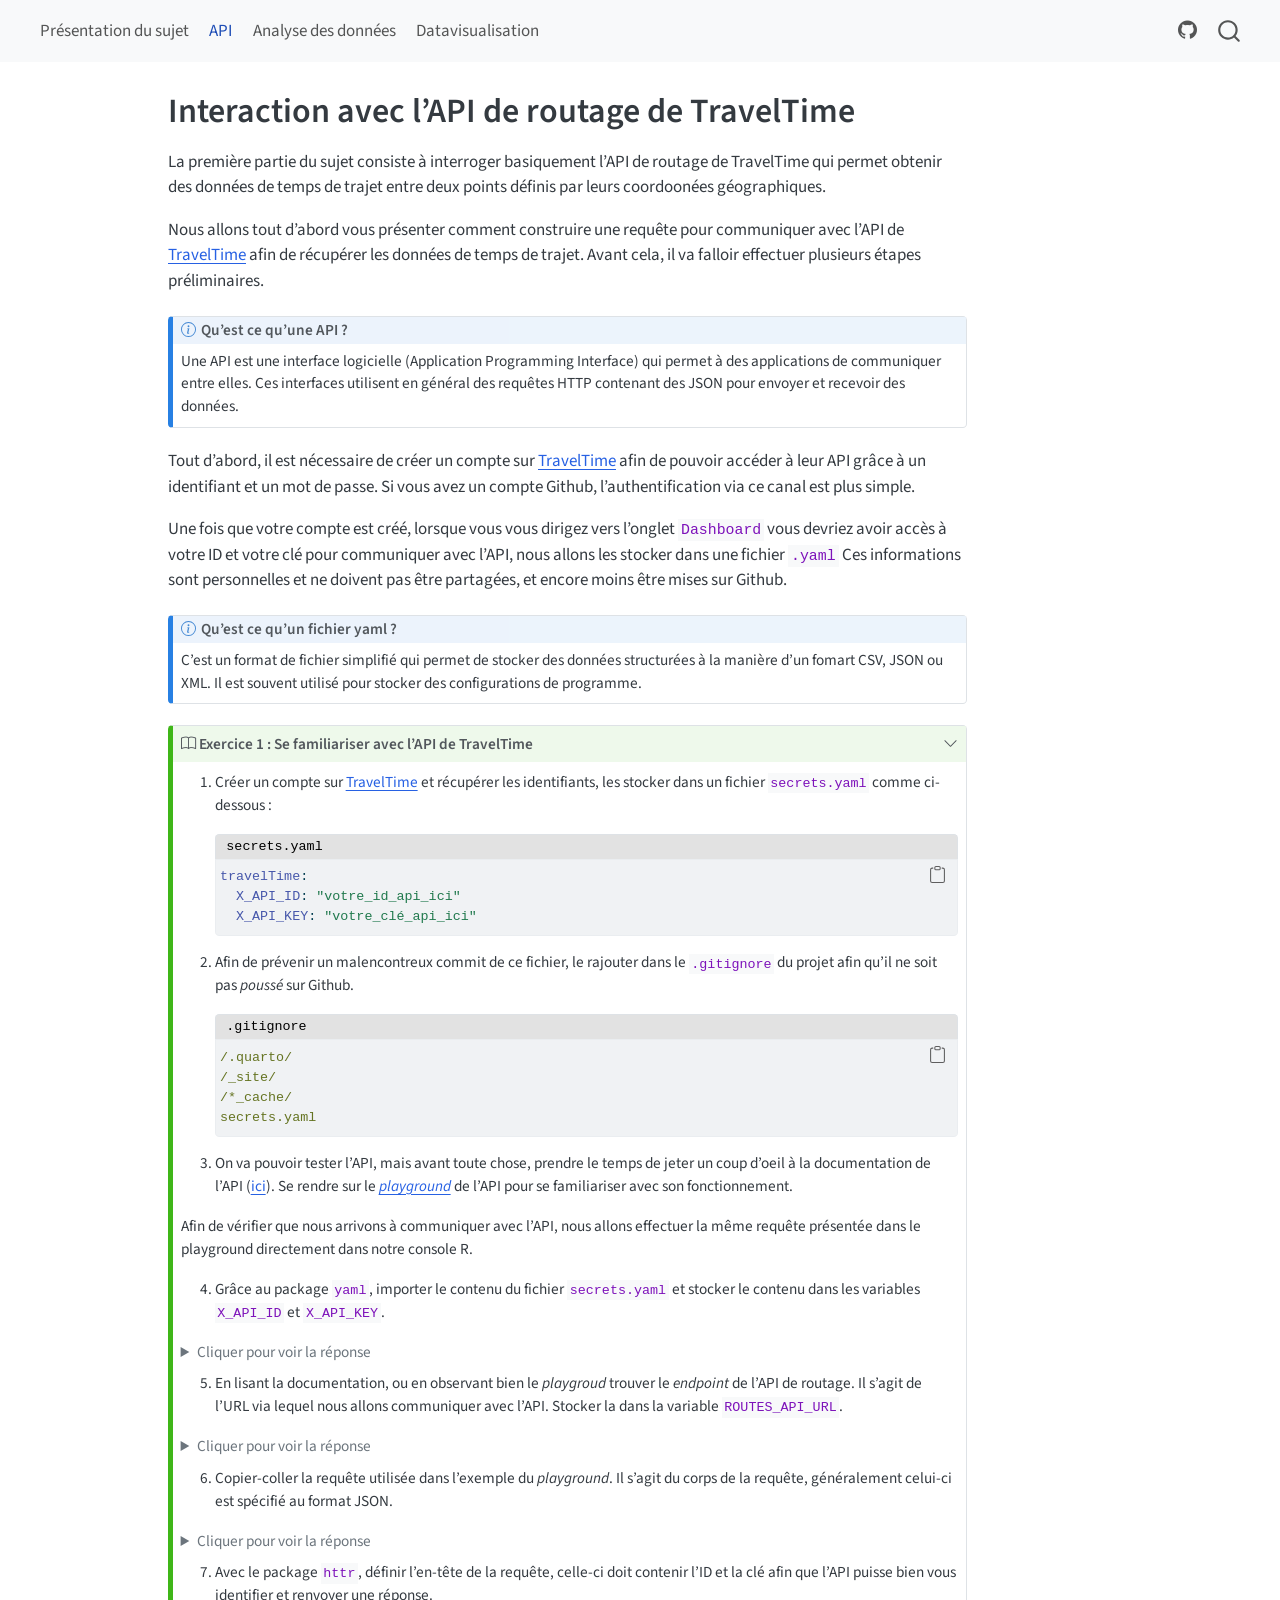
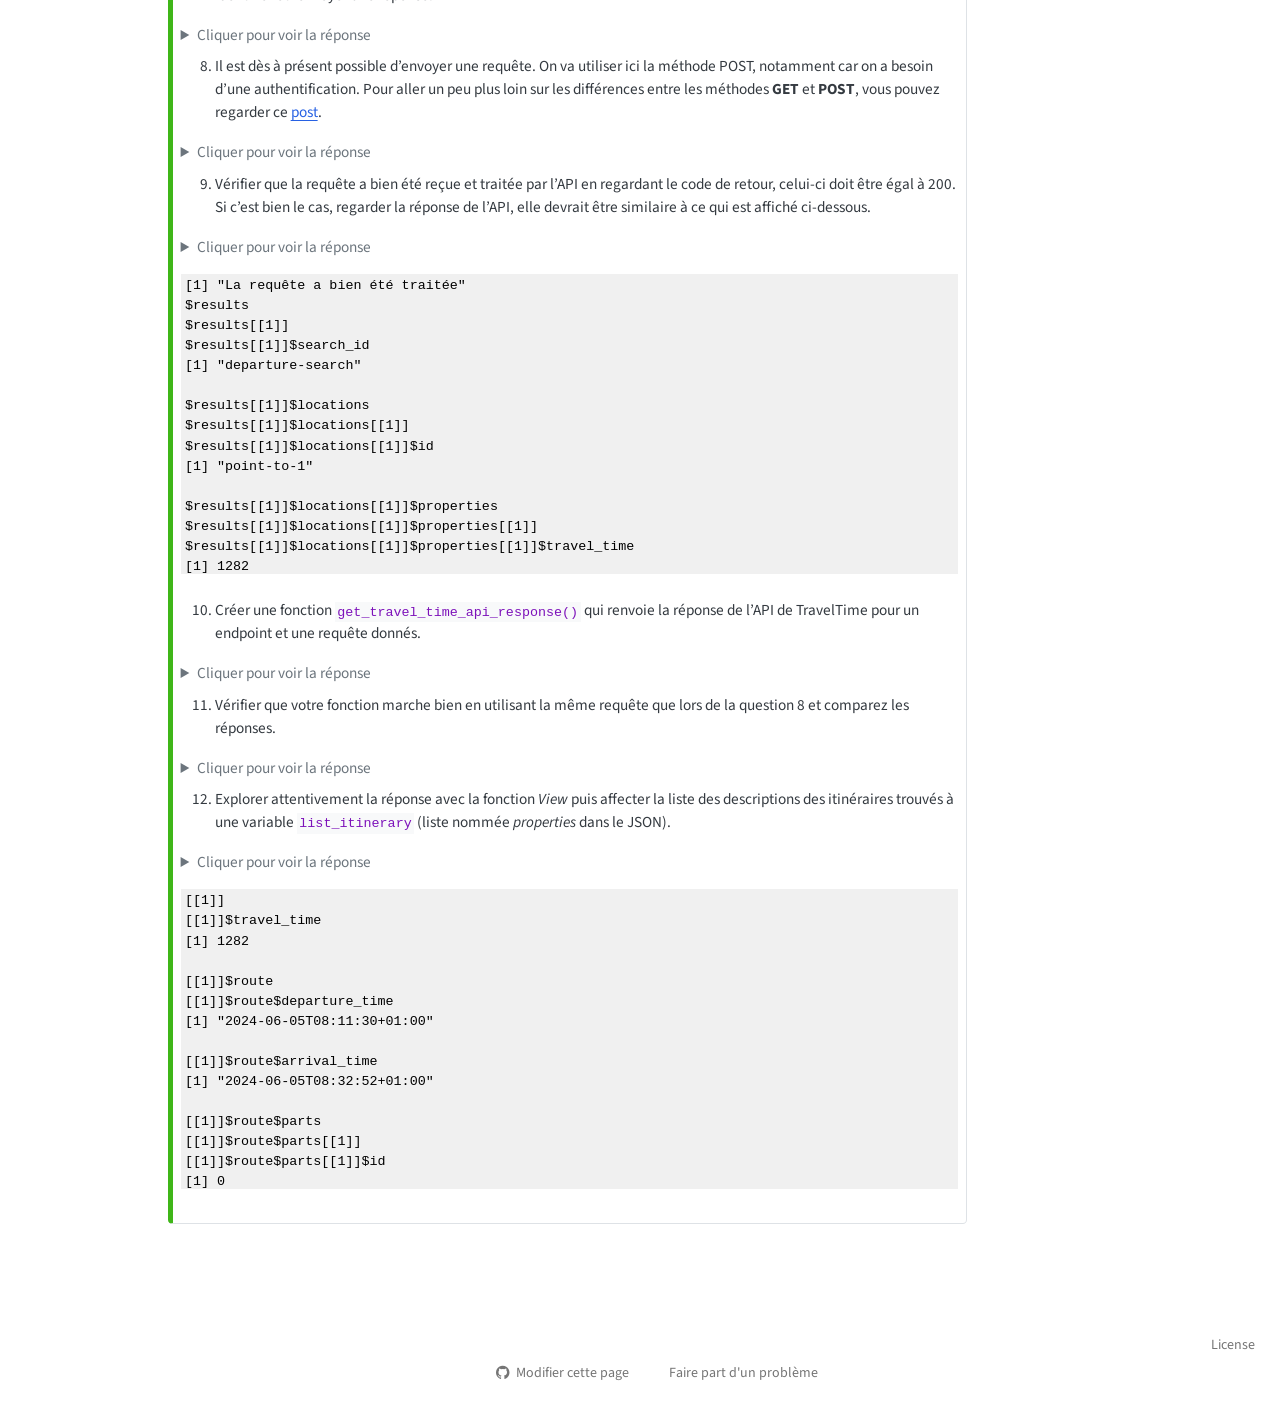
==== commit 00334266: "Built site for gh-pages" ====
--- a/1-api.html
+++ b/1-api.html
@@ -4626,7 +4626,7 @@
 </details>
 </div>
 <ol start="12" type="1">
-<li>Explorer attentivement la réponse puis affecter la liste des descriptions des itinéraires trouvés à une variable <code>list_itinerary</code> (liste nommée <em>properties</em> dans le JSON).</li>
+<li>Explorer attentivement la réponse avec la fonction <em>View</em> puis affecter la liste des descriptions des itinéraires trouvés à une variable <code>list_itinerary</code> (liste nommée <em>properties</em> dans le JSON).</li>
 </ol>
 <div class="cell">
 <details class="code-fold">
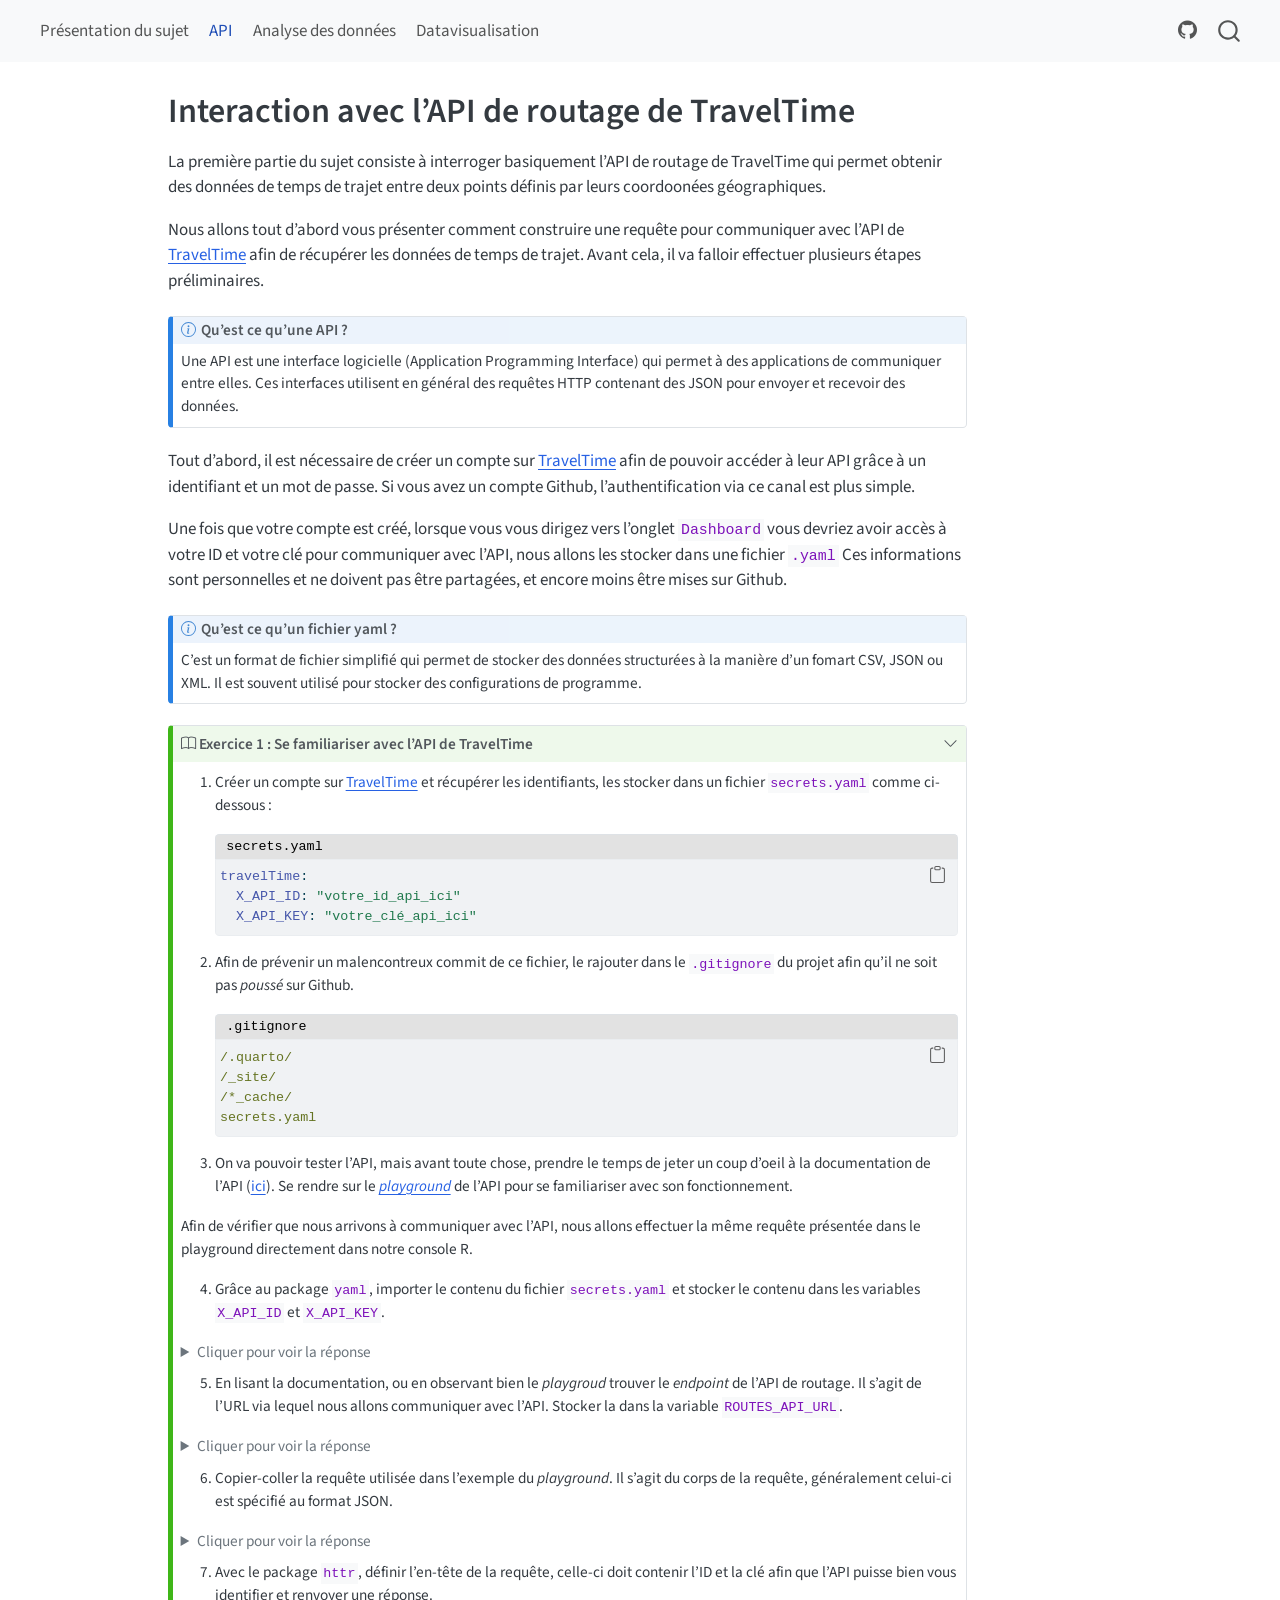
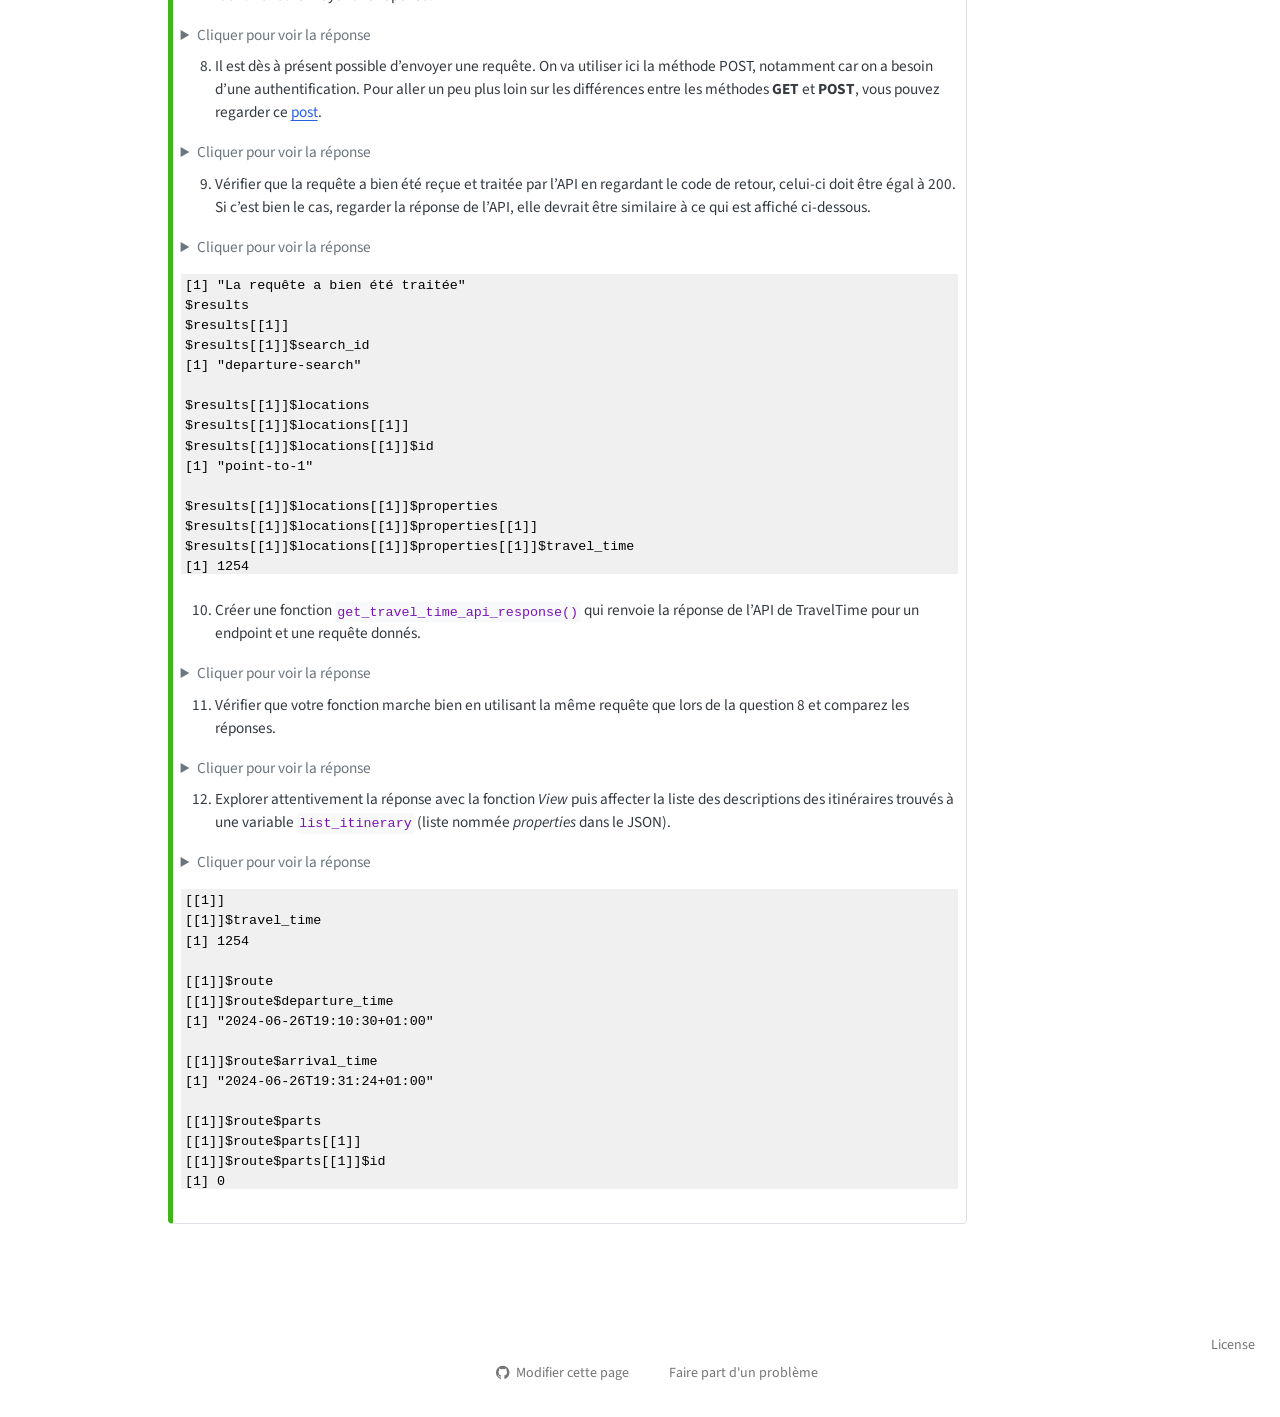
==== commit cb17b685: "Built site for gh-pages" ====
--- a/1-api.html
+++ b/1-api.html
@@ -7,7 +7,7 @@
 <meta name="viewport" content="width=device-width, initial-scale=1.0, user-scalable=yes">
 
 
-<title>Funathon 2024 - Sujet 2 - Interaction avec l’API de routage de TravelTime</title>
+<title>Funathon 2024 - Sujet 1 - Interaction avec l’API de routage de TravelTime</title>
 <style>
 code{white-space: pre-wrap;}
 span.smallcaps{font-variant: small-caps;}
@@ -103,9 +103,9 @@
 
 
 <link rel="stylesheet" href="style/custom_styles.css">
-<meta property="og:title" content="Funathon 2024 - Sujet 2 - Interaction avec l’API de routage de TravelTime">
+<meta property="og:title" content="Funathon 2024 - Sujet 1 - Interaction avec l’API de routage de TravelTime">
 <meta property="og:description" content="Visualiser les émissions de C02 liées à une mesure de restriction de liaison aérienne relativement à des durées de trajets ferroviaires dans le cadre. L’étude portera sur les liaisons aériennes entre les 10 plus grandes agglomérations de la Métropole française. Elle permettra de quantifier et de localiser les émissions de C02 évitées avec des mesures hypothétiques d’interdictions de liaisons aériennes lorsqu’une alternative ferroviaire existe en moins de 3h30, 4h30, 5h30…">
-<meta property="og:site_name" content="Funathon 2024 - Sujet 2">
+<meta property="og:site_name" content="Funathon 2024 - Sujet 1">
 </head>
 
 <body class="nav-fixed">
@@ -298,7 +298,7 @@
 <span id="cb5-26"><a href="#cb5-26" aria-hidden="true" tabindex="-1"></a><span class="st">      "arrival_location_ids": [</span></span>
 <span id="cb5-27"><a href="#cb5-27" aria-hidden="true" tabindex="-1"></a><span class="st">        "point-to-1"</span></span>
 <span id="cb5-28"><a href="#cb5-28" aria-hidden="true" tabindex="-1"></a><span class="st">      ],</span></span>
-<span id="cb5-29"><a href="#cb5-29" aria-hidden="true" tabindex="-1"></a><span class="st">      "departure_time": "2024-06-05T07:00:00.000Z",</span></span>
+<span id="cb5-29"><a href="#cb5-29" aria-hidden="true" tabindex="-1"></a><span class="st">      "departure_time": "2024-06-26T18:00:00.000Z",</span></span>
 <span id="cb5-30"><a href="#cb5-30" aria-hidden="true" tabindex="-1"></a><span class="st">      "properties": [</span></span>
 <span id="cb5-31"><a href="#cb5-31" aria-hidden="true" tabindex="-1"></a><span class="st">        "travel_time",</span></span>
 <span id="cb5-32"><a href="#cb5-32" aria-hidden="true" tabindex="-1"></a><span class="st">        "route"</span></span>
@@ -367,14 +367,14 @@
 $results[[1]]$locations[[1]]$properties
 $results[[1]]$locations[[1]]$properties[[1]]
 $results[[1]]$locations[[1]]$properties[[1]]$travel_time
-[1] 1282
+[1] 1254
 
 $results[[1]]$locations[[1]]$properties[[1]]$route
 $results[[1]]$locations[[1]]$properties[[1]]$route$departure_time
-[1] "2024-06-05T08:11:30+01:00"
+[1] "2024-06-26T19:10:30+01:00"
 
 $results[[1]]$locations[[1]]$properties[[1]]$route$arrival_time
-[1] "2024-06-05T08:32:52+01:00"
+[1] "2024-06-26T19:31:24+01:00"
 
 $results[[1]]$locations[[1]]$properties[[1]]$route$parts
 $results[[1]]$locations[[1]]$properties[[1]]$route$parts[[1]]
@@ -561,13 +561,13 @@
 [1] "rail_underground"
 
 $results[[1]]$locations[[1]]$properties[[1]]$route$parts[[4]]$directions
-[1] "Take a train (Northern (of London Underground (TfL)) line) from 'Leicester Square Underground Station' (leaves at 08:17) to 'Waterloo Underground Station' (arrives at 08:19) (3 stops)"
+[1] "Take a train (Northern (of London Underground (TfL)) line) from 'Leicester Square Underground Station' (leaves at 19:16) to 'Waterloo Underground Station' (arrives at 19:18) (3 stops)"
 
 $results[[1]]$locations[[1]]$properties[[1]]$route$parts[[4]]$distance
 [1] 0
 
 $results[[1]]$locations[[1]]$properties[[1]]$route$parts[[4]]$travel_time
-[1] 140
+[1] 150
 
 $results[[1]]$locations[[1]]$properties[[1]]$route$parts[[4]]$coords
 $results[[1]]$locations[[1]]$properties[[1]]$route$parts[[4]]$coords[[1]]
@@ -613,10 +613,10 @@
 [1] "Waterloo Underground Station"
 
 $results[[1]]$locations[[1]]$properties[[1]]$route$parts[[4]]$departs_at
-[1] "08:17"
+[1] "19:16"
 
 $results[[1]]$locations[[1]]$properties[[1]]$route$parts[[4]]$arrives_at
-[1] "08:19"
+[1] "19:18"
 
 $results[[1]]$locations[[1]]$properties[[1]]$route$parts[[4]]$num_stops
 [1] 3
@@ -671,13 +671,13 @@
 [1] "rail_underground"
 
 $results[[1]]$locations[[1]]$properties[[1]]$route$parts[[6]]$directions
-[1] "Take a train (Waterloo &amp; City (of London Underground (TfL)) line) from 'Waterloo Underground Station' (leaves at 08:22) to 'Bank Underground Station' (arrives at 08:26) (1 stops)"
+[1] "Take a train (Waterloo &amp; City (of London Underground (TfL)) line) from 'Waterloo Underground Station' (leaves at 19:21) to 'Bank Underground Station' (arrives at 19:25) (1 stops)"
 
 $results[[1]]$locations[[1]]$properties[[1]]$route$parts[[6]]$distance
 [1] 0
 
 $results[[1]]$locations[[1]]$properties[[1]]$route$parts[[6]]$travel_time
-[1] 257
+[1] 247
 
 $results[[1]]$locations[[1]]$properties[[1]]$route$parts[[6]]$coords
 $results[[1]]$locations[[1]]$properties[[1]]$route$parts[[6]]$coords[[1]]
@@ -707,10 +707,10 @@
 [1] "Bank Underground Station"
 
 $results[[1]]$locations[[1]]$properties[[1]]$route$parts[[6]]$departs_at
-[1] "08:22"
+[1] "19:21"
 
 $results[[1]]$locations[[1]]$properties[[1]]$route$parts[[6]]$arrives_at
-[1] "08:26"
+[1] "19:25"
 
 $results[[1]]$locations[[1]]$properties[[1]]$route$parts[[6]]$num_stops
 [1] 1
@@ -730,10 +730,10 @@
 [1] "Leave Bank Underground Station"
 
 $results[[1]]$locations[[1]]$properties[[1]]$route$parts[[7]]$distance
+[1] 7
+
+$results[[1]]$locations[[1]]$properties[[1]]$route$parts[[7]]$travel_time
 [1] 11
-
-$results[[1]]$locations[[1]]$properties[[1]]$route$parts[[7]]$travel_time
-[1] 16
 
 $results[[1]]$locations[[1]]$properties[[1]]$route$parts[[7]]$coords
 $results[[1]]$locations[[1]]$properties[[1]]$route$parts[[7]]$coords[[1]]
@@ -746,10 +746,10 @@
 
 $results[[1]]$locations[[1]]$properties[[1]]$route$parts[[7]]$coords[[2]]
 $results[[1]]$locations[[1]]$properties[[1]]$route$parts[[7]]$coords[[2]]$lat
-[1] 51.5134
+[1] 51.51336
 
 $results[[1]]$locations[[1]]$properties[[1]]$route$parts[[7]]$coords[[2]]$lng
-[1] -0.0883912
+[1] -0.0882632
 
 
 
@@ -765,287 +765,58 @@
 [1] "walk"
 
 $results[[1]]$locations[[1]]$properties[[1]]$route$parts[[8]]$directions
-[1] "Walk 386 meters"
+[1] "Walk 25 meters along Cornhill"
 
 $results[[1]]$locations[[1]]$properties[[1]]$route$parts[[8]]$distance
-[1] 386
+[1] 25
 
 $results[[1]]$locations[[1]]$properties[[1]]$route$parts[[8]]$travel_time
-[1] 340
+[1] 19
 
 $results[[1]]$locations[[1]]$properties[[1]]$route$parts[[8]]$coords
 $results[[1]]$locations[[1]]$properties[[1]]$route$parts[[8]]$coords[[1]]
 $results[[1]]$locations[[1]]$properties[[1]]$route$parts[[8]]$coords[[1]]$lat
-[1] 51.5134
+[1] 51.51336
 
 $results[[1]]$locations[[1]]$properties[[1]]$route$parts[[8]]$coords[[1]]$lng
-[1] -0.0883912
+[1] -0.0882632
 
 
 $results[[1]]$locations[[1]]$properties[[1]]$route$parts[[8]]$coords[[2]]
 $results[[1]]$locations[[1]]$properties[[1]]$route$parts[[8]]$coords[[2]]$lat
-[1] 51.51341
+[1] 51.51335
 
 $results[[1]]$locations[[1]]$properties[[1]]$route$parts[[8]]$coords[[2]]$lng
-[1] -0.0884398
+[1] -0.088138
 
 
 $results[[1]]$locations[[1]]$properties[[1]]$route$parts[[8]]$coords[[3]]
 $results[[1]]$locations[[1]]$properties[[1]]$route$parts[[8]]$coords[[3]]$lat
-[1] 51.51342
+[1] 51.51332
 
 $results[[1]]$locations[[1]]$properties[[1]]$route$parts[[8]]$coords[[3]]$lng
-[1] -0.0884771
+[1] -0.0880558
 
 
 $results[[1]]$locations[[1]]$properties[[1]]$route$parts[[8]]$coords[[4]]
 $results[[1]]$locations[[1]]$properties[[1]]$route$parts[[8]]$coords[[4]]$lat
-[1] 51.51343
+[1] 51.51331
 
 $results[[1]]$locations[[1]]$properties[[1]]$route$parts[[8]]$coords[[4]]$lng
-[1] -0.0885099
+[1] -0.0879864
 
 
 $results[[1]]$locations[[1]]$properties[[1]]$route$parts[[8]]$coords[[5]]
 $results[[1]]$locations[[1]]$properties[[1]]$route$parts[[8]]$coords[[5]]$lat
-[1] 51.51344
+[1] 51.51331
 
 $results[[1]]$locations[[1]]$properties[[1]]$route$parts[[8]]$coords[[5]]$lng
-[1] -0.0885208
-
-
-$results[[1]]$locations[[1]]$properties[[1]]$route$parts[[8]]$coords[[6]]
-$results[[1]]$locations[[1]]$properties[[1]]$route$parts[[8]]$coords[[6]]$lat
-[1] 51.51344
-
-$results[[1]]$locations[[1]]$properties[[1]]$route$parts[[8]]$coords[[6]]$lng
-[1] -0.0885285
-
-
-$results[[1]]$locations[[1]]$properties[[1]]$route$parts[[8]]$coords[[7]]
-$results[[1]]$locations[[1]]$properties[[1]]$route$parts[[8]]$coords[[7]]$lat
-[1] 51.51346
-
-$results[[1]]$locations[[1]]$properties[[1]]$route$parts[[8]]$coords[[7]]$lng
-[1] -0.0885353
-
-
-$results[[1]]$locations[[1]]$properties[[1]]$route$parts[[8]]$coords[[8]]
-$results[[1]]$locations[[1]]$properties[[1]]$route$parts[[8]]$coords[[8]]$lat
-[1] 51.51346
-
-$results[[1]]$locations[[1]]$properties[[1]]$route$parts[[8]]$coords[[8]]$lng
-[1] -0.0885364
-
-
-$results[[1]]$locations[[1]]$properties[[1]]$route$parts[[8]]$coords[[9]]
-$results[[1]]$locations[[1]]$properties[[1]]$route$parts[[8]]$coords[[9]]$lat
-[1] 51.51348
-
-$results[[1]]$locations[[1]]$properties[[1]]$route$parts[[8]]$coords[[9]]$lng
-[1] -0.0885281
-
-
-$results[[1]]$locations[[1]]$properties[[1]]$route$parts[[8]]$coords[[10]]
-$results[[1]]$locations[[1]]$properties[[1]]$route$parts[[8]]$coords[[10]]$lat
-[1] 51.51349
-
-$results[[1]]$locations[[1]]$properties[[1]]$route$parts[[8]]$coords[[10]]$lng
-[1] -0.0885464
-
-
-$results[[1]]$locations[[1]]$properties[[1]]$route$parts[[8]]$coords[[11]]
-$results[[1]]$locations[[1]]$properties[[1]]$route$parts[[8]]$coords[[11]]$lat
-[1] 51.51351
-
-$results[[1]]$locations[[1]]$properties[[1]]$route$parts[[8]]$coords[[11]]$lng
-[1] -0.0885851
-
-
-$results[[1]]$locations[[1]]$properties[[1]]$route$parts[[8]]$coords[[12]]
-$results[[1]]$locations[[1]]$properties[[1]]$route$parts[[8]]$coords[[12]]$lat
-[1] 51.51353
-
-$results[[1]]$locations[[1]]$properties[[1]]$route$parts[[8]]$coords[[12]]$lng
-[1] -0.0886268
-
-
-$results[[1]]$locations[[1]]$properties[[1]]$route$parts[[8]]$coords[[13]]
-$results[[1]]$locations[[1]]$properties[[1]]$route$parts[[8]]$coords[[13]]$lat
-[1] 51.51356
-
-$results[[1]]$locations[[1]]$properties[[1]]$route$parts[[8]]$coords[[13]]$lng
-[1] -0.0886882
-
-
-$results[[1]]$locations[[1]]$properties[[1]]$route$parts[[8]]$coords[[14]]
-$results[[1]]$locations[[1]]$properties[[1]]$route$parts[[8]]$coords[[14]]$lat
-[1] 51.51354
-
-$results[[1]]$locations[[1]]$properties[[1]]$route$parts[[8]]$coords[[14]]$lng
-[1] -0.0887415
-
-
-$results[[1]]$locations[[1]]$properties[[1]]$route$parts[[8]]$coords[[15]]
-$results[[1]]$locations[[1]]$properties[[1]]$route$parts[[8]]$coords[[15]]$lat
-[1] 51.51353
-
-$results[[1]]$locations[[1]]$properties[[1]]$route$parts[[8]]$coords[[15]]$lng
-[1] -0.0888122
-
-
-$results[[1]]$locations[[1]]$properties[[1]]$route$parts[[8]]$coords[[16]]
-$results[[1]]$locations[[1]]$properties[[1]]$route$parts[[8]]$coords[[16]]$lat
-[1] 51.51353
-
-$results[[1]]$locations[[1]]$properties[[1]]$route$parts[[8]]$coords[[16]]$lng
-[1] -0.0888883
-
-
-$results[[1]]$locations[[1]]$properties[[1]]$route$parts[[8]]$coords[[17]]
-$results[[1]]$locations[[1]]$properties[[1]]$route$parts[[8]]$coords[[17]]$lat
-[1] 51.51354
-
-$results[[1]]$locations[[1]]$properties[[1]]$route$parts[[8]]$coords[[17]]$lng
-[1] -0.0889143
-
-
-$results[[1]]$locations[[1]]$properties[[1]]$route$parts[[8]]$coords[[18]]
-$results[[1]]$locations[[1]]$properties[[1]]$route$parts[[8]]$coords[[18]]$lat
-[1] 51.51356
-
-$results[[1]]$locations[[1]]$properties[[1]]$route$parts[[8]]$coords[[18]]$lng
-[1] -0.0889273
-
-
-$results[[1]]$locations[[1]]$properties[[1]]$route$parts[[8]]$coords[[19]]
-$results[[1]]$locations[[1]]$properties[[1]]$route$parts[[8]]$coords[[19]]$lat
-[1] 51.51451
-
-$results[[1]]$locations[[1]]$properties[[1]]$route$parts[[8]]$coords[[19]]$lng
-[1] -0.089619
-
-
-$results[[1]]$locations[[1]]$properties[[1]]$route$parts[[8]]$coords[[20]]
-$results[[1]]$locations[[1]]$properties[[1]]$route$parts[[8]]$coords[[20]]$lat
-[1] 51.51464
-
-$results[[1]]$locations[[1]]$properties[[1]]$route$parts[[8]]$coords[[20]]$lng
-[1] -0.0896809
-
-
-$results[[1]]$locations[[1]]$properties[[1]]$route$parts[[8]]$coords[[21]]
-$results[[1]]$locations[[1]]$properties[[1]]$route$parts[[8]]$coords[[21]]$lat
-[1] 51.51469
-
-$results[[1]]$locations[[1]]$properties[[1]]$route$parts[[8]]$coords[[21]]$lng
-[1] -0.0896341
-
-
-$results[[1]]$locations[[1]]$properties[[1]]$route$parts[[8]]$coords[[22]]
-$results[[1]]$locations[[1]]$properties[[1]]$route$parts[[8]]$coords[[22]]$lat
-[1] 51.5147
-
-$results[[1]]$locations[[1]]$properties[[1]]$route$parts[[8]]$coords[[22]]$lng
-[1] -0.0897491
-
-
-$results[[1]]$locations[[1]]$properties[[1]]$route$parts[[8]]$coords[[23]]
-$results[[1]]$locations[[1]]$properties[[1]]$route$parts[[8]]$coords[[23]]$lat
-[1] 51.51472
-
-$results[[1]]$locations[[1]]$properties[[1]]$route$parts[[8]]$coords[[23]]$lng
-[1] -0.0898988
-
-
-$results[[1]]$locations[[1]]$properties[[1]]$route$parts[[8]]$coords[[24]]
-$results[[1]]$locations[[1]]$properties[[1]]$route$parts[[8]]$coords[[24]]$lat
-[1] 51.51476
-
-$results[[1]]$locations[[1]]$properties[[1]]$route$parts[[8]]$coords[[24]]$lng
-[1] -0.0899594
-
-
-$results[[1]]$locations[[1]]$properties[[1]]$route$parts[[8]]$coords[[25]]
-$results[[1]]$locations[[1]]$properties[[1]]$route$parts[[8]]$coords[[25]]$lat
-[1] 51.51482
-
-$results[[1]]$locations[[1]]$properties[[1]]$route$parts[[8]]$coords[[25]]$lng
-[1] -0.0899281
-
-
-$results[[1]]$locations[[1]]$properties[[1]]$route$parts[[8]]$coords[[26]]
-$results[[1]]$locations[[1]]$properties[[1]]$route$parts[[8]]$coords[[26]]$lat
-[1] 51.5149
-
-$results[[1]]$locations[[1]]$properties[[1]]$route$parts[[8]]$coords[[26]]$lng
-[1] -0.0898848
-
-
-$results[[1]]$locations[[1]]$properties[[1]]$route$parts[[8]]$coords[[27]]
-$results[[1]]$locations[[1]]$properties[[1]]$route$parts[[8]]$coords[[27]]$lat
-[1] 51.51495
-
-$results[[1]]$locations[[1]]$properties[[1]]$route$parts[[8]]$coords[[27]]$lng
-[1] -0.0902604
-
-
-$results[[1]]$locations[[1]]$properties[[1]]$route$parts[[8]]$coords[[28]]
-$results[[1]]$locations[[1]]$properties[[1]]$route$parts[[8]]$coords[[28]]$lat
-[1] 51.51495
-
-$results[[1]]$locations[[1]]$properties[[1]]$route$parts[[8]]$coords[[28]]$lng
-[1] -0.0903181
-
-
-$results[[1]]$locations[[1]]$properties[[1]]$route$parts[[8]]$coords[[29]]
-$results[[1]]$locations[[1]]$properties[[1]]$route$parts[[8]]$coords[[29]]$lat
-[1] 51.51496
-
-$results[[1]]$locations[[1]]$properties[[1]]$route$parts[[8]]$coords[[29]]$lng
-[1] -0.0903744
-
-
-$results[[1]]$locations[[1]]$properties[[1]]$route$parts[[8]]$coords[[30]]
-$results[[1]]$locations[[1]]$properties[[1]]$route$parts[[8]]$coords[[30]]$lat
-[1] 51.51503
-
-$results[[1]]$locations[[1]]$properties[[1]]$route$parts[[8]]$coords[[30]]$lng
-[1] -0.0910251
-
-
-$results[[1]]$locations[[1]]$properties[[1]]$route$parts[[8]]$coords[[31]]
-$results[[1]]$locations[[1]]$properties[[1]]$route$parts[[8]]$coords[[31]]$lat
-[1] 51.51503
-
-$results[[1]]$locations[[1]]$properties[[1]]$route$parts[[8]]$coords[[31]]$lng
-[1] -0.091083
-
-
-$results[[1]]$locations[[1]]$properties[[1]]$route$parts[[8]]$coords[[32]]
-$results[[1]]$locations[[1]]$properties[[1]]$route$parts[[8]]$coords[[32]]$lat
-[1] 51.51504
-
-$results[[1]]$locations[[1]]$properties[[1]]$route$parts[[8]]$coords[[32]]$lng
-[1] -0.0911337
-
-
-$results[[1]]$locations[[1]]$properties[[1]]$route$parts[[8]]$coords[[33]]
-$results[[1]]$locations[[1]]$properties[[1]]$route$parts[[8]]$coords[[33]]$lat
-[1] 51.51537
-
-$results[[1]]$locations[[1]]$properties[[1]]$route$parts[[8]]$coords[[33]]$lng
-[1] -0.091066
-
-
-$results[[1]]$locations[[1]]$properties[[1]]$route$parts[[8]]$coords[[34]]
-$results[[1]]$locations[[1]]$properties[[1]]$route$parts[[8]]$coords[[34]]$lat
-[1] 51.51539
-
-$results[[1]]$locations[[1]]$properties[[1]]$route$parts[[8]]$coords[[34]]$lng
-[1] -0.0917676
-
-
+[1] -0.0878904
+
+
+
+$results[[1]]$locations[[1]]$properties[[1]]$route$parts[[8]]$road
+[1] "Cornhill"
 
 
 $results[[1]]$locations[[1]]$properties[[1]]$route$parts[[9]]
@@ -1053,107 +824,37 @@
 [1] 8
 
 $results[[1]]$locations[[1]]$properties[[1]]$route$parts[[9]]$type
-[1] "road"
+[1] "basic"
 
 $results[[1]]$locations[[1]]$properties[[1]]$route$parts[[9]]$mode
 [1] "walk"
 
 $results[[1]]$locations[[1]]$properties[[1]]$route$parts[[9]]$directions
-[1] "Turn right onto Guildhall Yard and walk 64 meters"
+[1] "Go to 'Bank Station  Cornhill, Stop E'"
 
 $results[[1]]$locations[[1]]$properties[[1]]$route$parts[[9]]$distance
-[1] 64
+[1] 10
 
 $results[[1]]$locations[[1]]$properties[[1]]$route$parts[[9]]$travel_time
-[1] 47
+[1] 15
 
 $results[[1]]$locations[[1]]$properties[[1]]$route$parts[[9]]$coords
 $results[[1]]$locations[[1]]$properties[[1]]$route$parts[[9]]$coords[[1]]
 $results[[1]]$locations[[1]]$properties[[1]]$route$parts[[9]]$coords[[1]]$lat
-[1] 51.51539
+[1] 51.51331
 
 $results[[1]]$locations[[1]]$properties[[1]]$route$parts[[9]]$coords[[1]]$lng
-[1] -0.0917676
+[1] -0.0878904
 
 
 $results[[1]]$locations[[1]]$properties[[1]]$route$parts[[9]]$coords[[2]]
 $results[[1]]$locations[[1]]$properties[[1]]$route$parts[[9]]$coords[[2]]$lat
-[1] 51.51541
+[1] 51.51327
 
 $results[[1]]$locations[[1]]$properties[[1]]$route$parts[[9]]$coords[[2]]$lng
-[1] -0.0917623
-
-
-$results[[1]]$locations[[1]]$properties[[1]]$route$parts[[9]]$coords[[3]]
-$results[[1]]$locations[[1]]$properties[[1]]$route$parts[[9]]$coords[[3]]$lat
-[1] 51.51546
-
-$results[[1]]$locations[[1]]$properties[[1]]$route$parts[[9]]$coords[[3]]$lng
-[1] -0.0917469
-
-
-$results[[1]]$locations[[1]]$properties[[1]]$route$parts[[9]]$coords[[4]]
-$results[[1]]$locations[[1]]$properties[[1]]$route$parts[[9]]$coords[[4]]$lat
-[1] 51.51556
-
-$results[[1]]$locations[[1]]$properties[[1]]$route$parts[[9]]$coords[[4]]$lng
-[1] -0.0917495
-
-
-$results[[1]]$locations[[1]]$properties[[1]]$route$parts[[9]]$coords[[5]]
-$results[[1]]$locations[[1]]$properties[[1]]$route$parts[[9]]$coords[[5]]$lat
-[1] 51.5157
-
-$results[[1]]$locations[[1]]$properties[[1]]$route$parts[[9]]$coords[[5]]$lng
-[1] -0.0917489
-
-
-$results[[1]]$locations[[1]]$properties[[1]]$route$parts[[9]]$coords[[6]]
-$results[[1]]$locations[[1]]$properties[[1]]$route$parts[[9]]$coords[[6]]$lat
-[1] 51.51574
-
-$results[[1]]$locations[[1]]$properties[[1]]$route$parts[[9]]$coords[[6]]$lng
-[1] -0.0917522
-
-
-$results[[1]]$locations[[1]]$properties[[1]]$route$parts[[9]]$coords[[7]]
-$results[[1]]$locations[[1]]$properties[[1]]$route$parts[[9]]$coords[[7]]$lat
-[1] 51.51574
-
-$results[[1]]$locations[[1]]$properties[[1]]$route$parts[[9]]$coords[[7]]$lng
-[1] -0.0918659
-
-
-$results[[1]]$locations[[1]]$properties[[1]]$route$parts[[9]]$coords[[8]]
-$results[[1]]$locations[[1]]$properties[[1]]$route$parts[[9]]$coords[[8]]$lat
-[1] 51.51574
-
-$results[[1]]$locations[[1]]$properties[[1]]$route$parts[[9]]$coords[[8]]$lng
-[1] -0.0919915
-
-
-$results[[1]]$locations[[1]]$properties[[1]]$route$parts[[9]]$coords[[9]]
-$results[[1]]$locations[[1]]$properties[[1]]$route$parts[[9]]$coords[[9]]$lat
-[1] 51.51574
-
-$results[[1]]$locations[[1]]$properties[[1]]$route$parts[[9]]$coords[[9]]$lng
-[1] -0.0921103
-
-
-$results[[1]]$locations[[1]]$properties[[1]]$route$parts[[9]]$coords[[10]]
-$results[[1]]$locations[[1]]$properties[[1]]$route$parts[[9]]$coords[[10]]$lat
-[1] 51.51572
-
-$results[[1]]$locations[[1]]$properties[[1]]$route$parts[[9]]$coords[[10]]$lng
-[1] -0.0921105
-
-
-
-$results[[1]]$locations[[1]]$properties[[1]]$route$parts[[9]]$road
-[1] "Guildhall Yard"
-
-$results[[1]]$locations[[1]]$properties[[1]]$route$parts[[9]]$turn
-[1] "right"
+[1] -0.08774938
+
+
 
 
 $results[[1]]$locations[[1]]$properties[[1]]$route$parts[[10]]
@@ -1161,39 +862,608 @@
 [1] 9
 
 $results[[1]]$locations[[1]]$properties[[1]]$route$parts[[10]]$type
-[1] "start_end"
+[1] "public_transport"
 
 $results[[1]]$locations[[1]]$properties[[1]]$route$parts[[10]]$mode
-[1] "walk"
+[1] "bus"
 
 $results[[1]]$locations[[1]]$properties[[1]]$route$parts[[10]]$directions
-[1] "Your destination is 13 meters southeast"
+[1] "Take a bus (25 (of Stagecoach London)) from 'Bank Station  Cornhill' (leaves at 19:26) to 'Poultry  Bank Station' (arrives at 19:26) (1 stops)"
 
 $results[[1]]$locations[[1]]$properties[[1]]$route$parts[[10]]$distance
-[1] 13
+[1] 0
 
 $results[[1]]$locations[[1]]$properties[[1]]$route$parts[[10]]$travel_time
-[1] 9
+[1] 47
 
 $results[[1]]$locations[[1]]$properties[[1]]$route$parts[[10]]$coords
 $results[[1]]$locations[[1]]$properties[[1]]$route$parts[[10]]$coords[[1]]
 $results[[1]]$locations[[1]]$properties[[1]]$route$parts[[10]]$coords[[1]]$lat
-[1] 51.51572
+[1] 51.51327
 
 $results[[1]]$locations[[1]]$properties[[1]]$route$parts[[10]]$coords[[1]]$lng
-[1] -0.0921105
+[1] -0.08774938
 
 
 $results[[1]]$locations[[1]]$properties[[1]]$route$parts[[10]]$coords[[2]]
 $results[[1]]$locations[[1]]$properties[[1]]$route$parts[[10]]$coords[[2]]$lat
+[1] 51.51359
+
+$results[[1]]$locations[[1]]$properties[[1]]$route$parts[[10]]$coords[[2]]$lng
+[1] -0.09129586
+
+
+
+$results[[1]]$locations[[1]]$properties[[1]]$route$parts[[10]]$line
+[1] "25 (of Stagecoach London)"
+
+$results[[1]]$locations[[1]]$properties[[1]]$route$parts[[10]]$departure_station
+[1] "Bank Station  Cornhill"
+
+$results[[1]]$locations[[1]]$properties[[1]]$route$parts[[10]]$arrival_station
+[1] "Poultry  Bank Station"
+
+$results[[1]]$locations[[1]]$properties[[1]]$route$parts[[10]]$departs_at
+[1] "19:26"
+
+$results[[1]]$locations[[1]]$properties[[1]]$route$parts[[10]]$arrives_at
+[1] "19:26"
+
+$results[[1]]$locations[[1]]$properties[[1]]$route$parts[[10]]$num_stops
+[1] 1
+
+
+$results[[1]]$locations[[1]]$properties[[1]]$route$parts[[11]]
+$results[[1]]$locations[[1]]$properties[[1]]$route$parts[[11]]$id
+[1] 10
+
+$results[[1]]$locations[[1]]$properties[[1]]$route$parts[[11]]$type
+[1] "basic"
+
+$results[[1]]$locations[[1]]$properties[[1]]$route$parts[[11]]$mode
+[1] "walk"
+
+$results[[1]]$locations[[1]]$properties[[1]]$route$parts[[11]]$directions
+[1] "Leave Poultry  Bank Station"
+
+$results[[1]]$locations[[1]]$properties[[1]]$route$parts[[11]]$distance
+[1] 14
+
+$results[[1]]$locations[[1]]$properties[[1]]$route$parts[[11]]$travel_time
+[1] 20
+
+$results[[1]]$locations[[1]]$properties[[1]]$route$parts[[11]]$coords
+$results[[1]]$locations[[1]]$properties[[1]]$route$parts[[11]]$coords[[1]]
+$results[[1]]$locations[[1]]$properties[[1]]$route$parts[[11]]$coords[[1]]$lat
+[1] 51.51359
+
+$results[[1]]$locations[[1]]$properties[[1]]$route$parts[[11]]$coords[[1]]$lng
+[1] -0.09129586
+
+
+$results[[1]]$locations[[1]]$properties[[1]]$route$parts[[11]]$coords[[2]]
+$results[[1]]$locations[[1]]$properties[[1]]$route$parts[[11]]$coords[[2]]$lat
+[1] 51.51372
+
+$results[[1]]$locations[[1]]$properties[[1]]$route$parts[[11]]$coords[[2]]$lng
+[1] -0.0912981
+
+
+
+
+$results[[1]]$locations[[1]]$properties[[1]]$route$parts[[12]]
+$results[[1]]$locations[[1]]$properties[[1]]$route$parts[[12]]$id
+[1] 11
+
+$results[[1]]$locations[[1]]$properties[[1]]$route$parts[[12]]$type
+[1] "road"
+
+$results[[1]]$locations[[1]]$properties[[1]]$route$parts[[12]]$mode
+[1] "walk"
+
+$results[[1]]$locations[[1]]$properties[[1]]$route$parts[[12]]$directions
+[1] "Walk 54 meters"
+
+$results[[1]]$locations[[1]]$properties[[1]]$route$parts[[12]]$distance
+[1] 54
+
+$results[[1]]$locations[[1]]$properties[[1]]$route$parts[[12]]$travel_time
+[1] 49
+
+$results[[1]]$locations[[1]]$properties[[1]]$route$parts[[12]]$coords
+$results[[1]]$locations[[1]]$properties[[1]]$route$parts[[12]]$coords[[1]]
+$results[[1]]$locations[[1]]$properties[[1]]$route$parts[[12]]$coords[[1]]$lat
+[1] 51.51372
+
+$results[[1]]$locations[[1]]$properties[[1]]$route$parts[[12]]$coords[[1]]$lng
+[1] -0.0912981
+
+
+$results[[1]]$locations[[1]]$properties[[1]]$route$parts[[12]]$coords[[2]]
+$results[[1]]$locations[[1]]$properties[[1]]$route$parts[[12]]$coords[[2]]$lat
+[1] 51.51383
+
+$results[[1]]$locations[[1]]$properties[[1]]$route$parts[[12]]$coords[[2]]$lng
+[1] -0.0920269
+
+
+$results[[1]]$locations[[1]]$properties[[1]]$route$parts[[12]]$coords[[3]]
+$results[[1]]$locations[[1]]$properties[[1]]$route$parts[[12]]$coords[[3]]$lat
+[1] 51.51383
+
+$results[[1]]$locations[[1]]$properties[[1]]$route$parts[[12]]$coords[[3]]$lng
+[1] -0.0920717
+
+
+
+
+$results[[1]]$locations[[1]]$properties[[1]]$route$parts[[13]]
+$results[[1]]$locations[[1]]$properties[[1]]$route$parts[[13]]$id
+[1] 12
+
+$results[[1]]$locations[[1]]$properties[[1]]$route$parts[[13]]$type
+[1] "road"
+
+$results[[1]]$locations[[1]]$properties[[1]]$route$parts[[13]]$mode
+[1] "walk"
+
+$results[[1]]$locations[[1]]$properties[[1]]$route$parts[[13]]$directions
+[1] "Turn right onto Ironmonger Lane and walk 4 meters"
+
+$results[[1]]$locations[[1]]$properties[[1]]$route$parts[[13]]$distance
+[1] 4
+
+$results[[1]]$locations[[1]]$properties[[1]]$route$parts[[13]]$travel_time
+[1] 3
+
+$results[[1]]$locations[[1]]$properties[[1]]$route$parts[[13]]$coords
+$results[[1]]$locations[[1]]$properties[[1]]$route$parts[[13]]$coords[[1]]
+$results[[1]]$locations[[1]]$properties[[1]]$route$parts[[13]]$coords[[1]]$lat
+[1] 51.51383
+
+$results[[1]]$locations[[1]]$properties[[1]]$route$parts[[13]]$coords[[1]]$lng
+[1] -0.0920717
+
+
+$results[[1]]$locations[[1]]$properties[[1]]$route$parts[[13]]$coords[[2]]
+$results[[1]]$locations[[1]]$properties[[1]]$route$parts[[13]]$coords[[2]]$lat
+[1] 51.51387
+
+$results[[1]]$locations[[1]]$properties[[1]]$route$parts[[13]]$coords[[2]]$lng
+[1] -0.0920617
+
+
+
+$results[[1]]$locations[[1]]$properties[[1]]$route$parts[[13]]$road
+[1] "Ironmonger Lane"
+
+$results[[1]]$locations[[1]]$properties[[1]]$route$parts[[13]]$turn
+[1] "right"
+
+
+$results[[1]]$locations[[1]]$properties[[1]]$route$parts[[14]]
+$results[[1]]$locations[[1]]$properties[[1]]$route$parts[[14]]$id
+[1] 13
+
+$results[[1]]$locations[[1]]$properties[[1]]$route$parts[[14]]$type
+[1] "road"
+
+$results[[1]]$locations[[1]]$properties[[1]]$route$parts[[14]]$mode
+[1] "walk"
+
+$results[[1]]$locations[[1]]$properties[[1]]$route$parts[[14]]$directions
+[1] "Turn left  and walk 138 meters"
+
+$results[[1]]$locations[[1]]$properties[[1]]$route$parts[[14]]$distance
+[1] 138
+
+$results[[1]]$locations[[1]]$properties[[1]]$route$parts[[14]]$travel_time
+[1] 109
+
+$results[[1]]$locations[[1]]$properties[[1]]$route$parts[[14]]$coords
+$results[[1]]$locations[[1]]$properties[[1]]$route$parts[[14]]$coords[[1]]
+$results[[1]]$locations[[1]]$properties[[1]]$route$parts[[14]]$coords[[1]]$lat
+[1] 51.51387
+
+$results[[1]]$locations[[1]]$properties[[1]]$route$parts[[14]]$coords[[1]]$lng
+[1] -0.0920617
+
+
+$results[[1]]$locations[[1]]$properties[[1]]$route$parts[[14]]$coords[[2]]
+$results[[1]]$locations[[1]]$properties[[1]]$route$parts[[14]]$coords[[2]]$lat
+[1] 51.51388
+
+$results[[1]]$locations[[1]]$properties[[1]]$route$parts[[14]]$coords[[2]]$lng
+[1] -0.0920848
+
+
+$results[[1]]$locations[[1]]$properties[[1]]$route$parts[[14]]$coords[[3]]
+$results[[1]]$locations[[1]]$properties[[1]]$route$parts[[14]]$coords[[3]]$lat
+[1] 51.51388
+
+$results[[1]]$locations[[1]]$properties[[1]]$route$parts[[14]]$coords[[3]]$lng
+[1] -0.092094
+
+
+$results[[1]]$locations[[1]]$properties[[1]]$route$parts[[14]]$coords[[4]]
+$results[[1]]$locations[[1]]$properties[[1]]$route$parts[[14]]$coords[[4]]$lat
+[1] 51.5139
+
+$results[[1]]$locations[[1]]$properties[[1]]$route$parts[[14]]$coords[[4]]$lng
+[1] -0.0922426
+
+
+$results[[1]]$locations[[1]]$properties[[1]]$route$parts[[14]]$coords[[5]]
+$results[[1]]$locations[[1]]$properties[[1]]$route$parts[[14]]$coords[[5]]$lat
+[1] 51.5139
+
+$results[[1]]$locations[[1]]$properties[[1]]$route$parts[[14]]$coords[[5]]$lng
+[1] -0.0922712
+
+
+$results[[1]]$locations[[1]]$properties[[1]]$route$parts[[14]]$coords[[6]]
+$results[[1]]$locations[[1]]$properties[[1]]$route$parts[[14]]$coords[[6]]$lat
+[1] 51.51392
+
+$results[[1]]$locations[[1]]$properties[[1]]$route$parts[[14]]$coords[[6]]$lng
+[1] -0.0922715
+
+
+$results[[1]]$locations[[1]]$properties[[1]]$route$parts[[14]]$coords[[7]]
+$results[[1]]$locations[[1]]$properties[[1]]$route$parts[[14]]$coords[[7]]$lat
+[1] 51.51431
+
+$results[[1]]$locations[[1]]$properties[[1]]$route$parts[[14]]$coords[[7]]$lng
+[1] -0.0921998
+
+
+$results[[1]]$locations[[1]]$properties[[1]]$route$parts[[14]]$coords[[8]]
+$results[[1]]$locations[[1]]$properties[[1]]$route$parts[[14]]$coords[[8]]$lat
+[1] 51.51441
+
+$results[[1]]$locations[[1]]$properties[[1]]$route$parts[[14]]$coords[[8]]$lng
+[1] -0.0921822
+
+
+$results[[1]]$locations[[1]]$properties[[1]]$route$parts[[14]]$coords[[9]]
+$results[[1]]$locations[[1]]$properties[[1]]$route$parts[[14]]$coords[[9]]$lat
+[1] 51.51442
+
+$results[[1]]$locations[[1]]$properties[[1]]$route$parts[[14]]$coords[[9]]$lng
+[1] -0.0921797
+
+
+$results[[1]]$locations[[1]]$properties[[1]]$route$parts[[14]]$coords[[10]]
+$results[[1]]$locations[[1]]$properties[[1]]$route$parts[[14]]$coords[[10]]$lat
+[1] 51.51461
+
+$results[[1]]$locations[[1]]$properties[[1]]$route$parts[[14]]$coords[[10]]$lng
+[1] -0.0921495
+
+
+$results[[1]]$locations[[1]]$properties[[1]]$route$parts[[14]]$coords[[11]]
+$results[[1]]$locations[[1]]$properties[[1]]$route$parts[[14]]$coords[[11]]$lat
+[1] 51.51499
+
+$results[[1]]$locations[[1]]$properties[[1]]$route$parts[[14]]$coords[[11]]$lng
+[1] -0.0920829
+
+
+$results[[1]]$locations[[1]]$properties[[1]]$route$parts[[14]]$coords[[12]]
+$results[[1]]$locations[[1]]$properties[[1]]$route$parts[[14]]$coords[[12]]$lat
+[1] 51.51499
+
+$results[[1]]$locations[[1]]$properties[[1]]$route$parts[[14]]$coords[[12]]$lng
+[1] -0.0921332
+
+
+
+$results[[1]]$locations[[1]]$properties[[1]]$route$parts[[14]]$turn
+[1] "left"
+
+
+$results[[1]]$locations[[1]]$properties[[1]]$route$parts[[15]]
+$results[[1]]$locations[[1]]$properties[[1]]$route$parts[[15]]$id
+[1] 14
+
+$results[[1]]$locations[[1]]$properties[[1]]$route$parts[[15]]$type
+[1] "road"
+
+$results[[1]]$locations[[1]]$properties[[1]]$route$parts[[15]]$mode
+[1] "walk"
+
+$results[[1]]$locations[[1]]$properties[[1]]$route$parts[[15]]$directions
+[1] "Turn right onto King Street and walk 11 meters"
+
+$results[[1]]$locations[[1]]$properties[[1]]$route$parts[[15]]$distance
+[1] 11
+
+$results[[1]]$locations[[1]]$properties[[1]]$route$parts[[15]]$travel_time
+[1] 8
+
+$results[[1]]$locations[[1]]$properties[[1]]$route$parts[[15]]$coords
+$results[[1]]$locations[[1]]$properties[[1]]$route$parts[[15]]$coords[[1]]
+$results[[1]]$locations[[1]]$properties[[1]]$route$parts[[15]]$coords[[1]]$lat
+[1] 51.51499
+
+$results[[1]]$locations[[1]]$properties[[1]]$route$parts[[15]]$coords[[1]]$lng
+[1] -0.0921332
+
+
+$results[[1]]$locations[[1]]$properties[[1]]$route$parts[[15]]$coords[[2]]
+$results[[1]]$locations[[1]]$properties[[1]]$route$parts[[15]]$coords[[2]]$lat
+[1] 51.51509
+
+$results[[1]]$locations[[1]]$properties[[1]]$route$parts[[15]]$coords[[2]]$lng
+[1] -0.0921149
+
+
+
+$results[[1]]$locations[[1]]$properties[[1]]$route$parts[[15]]$road
+[1] "King Street"
+
+$results[[1]]$locations[[1]]$properties[[1]]$route$parts[[15]]$turn
+[1] "right"
+
+
+$results[[1]]$locations[[1]]$properties[[1]]$route$parts[[16]]
+$results[[1]]$locations[[1]]$properties[[1]]$route$parts[[16]]$id
+[1] 15
+
+$results[[1]]$locations[[1]]$properties[[1]]$route$parts[[16]]$type
+[1] "road"
+
+$results[[1]]$locations[[1]]$properties[[1]]$route$parts[[16]]$mode
+[1] "walk"
+
+$results[[1]]$locations[[1]]$properties[[1]]$route$parts[[16]]$directions
+[1] "Continue onto Guildhall Yard for 48 meters"
+
+$results[[1]]$locations[[1]]$properties[[1]]$route$parts[[16]]$distance
+[1] 48
+
+$results[[1]]$locations[[1]]$properties[[1]]$route$parts[[16]]$travel_time
+[1] 46
+
+$results[[1]]$locations[[1]]$properties[[1]]$route$parts[[16]]$coords
+$results[[1]]$locations[[1]]$properties[[1]]$route$parts[[16]]$coords[[1]]
+$results[[1]]$locations[[1]]$properties[[1]]$route$parts[[16]]$coords[[1]]$lat
+[1] 51.51509
+
+$results[[1]]$locations[[1]]$properties[[1]]$route$parts[[16]]$coords[[1]]$lng
+[1] -0.0921149
+
+
+$results[[1]]$locations[[1]]$properties[[1]]$route$parts[[16]]$coords[[2]]
+$results[[1]]$locations[[1]]$properties[[1]]$route$parts[[16]]$coords[[2]]$lat
+[1] 51.51514
+
+$results[[1]]$locations[[1]]$properties[[1]]$route$parts[[16]]$coords[[2]]$lng
+[1] -0.0921058
+
+
+$results[[1]]$locations[[1]]$properties[[1]]$route$parts[[16]]$coords[[3]]
+$results[[1]]$locations[[1]]$properties[[1]]$route$parts[[16]]$coords[[3]]$lat
+[1] 51.51515
+
+$results[[1]]$locations[[1]]$properties[[1]]$route$parts[[16]]$coords[[3]]$lng
+[1] -0.092104
+
+
+$results[[1]]$locations[[1]]$properties[[1]]$route$parts[[16]]$coords[[4]]
+$results[[1]]$locations[[1]]$properties[[1]]$route$parts[[16]]$coords[[4]]$lat
+[1] 51.51532
+
+$results[[1]]$locations[[1]]$properties[[1]]$route$parts[[16]]$coords[[4]]$lng
+[1] -0.0920678
+
+
+$results[[1]]$locations[[1]]$properties[[1]]$route$parts[[16]]$coords[[5]]
+$results[[1]]$locations[[1]]$properties[[1]]$route$parts[[16]]$coords[[5]]$lat
+[1] 51.51539
+
+$results[[1]]$locations[[1]]$properties[[1]]$route$parts[[16]]$coords[[5]]$lng
+[1] -0.0920533
+
+
+$results[[1]]$locations[[1]]$properties[[1]]$route$parts[[16]]$coords[[6]]
+$results[[1]]$locations[[1]]$properties[[1]]$route$parts[[16]]$coords[[6]]$lat
+[1] 51.5154
+
+$results[[1]]$locations[[1]]$properties[[1]]$route$parts[[16]]$coords[[6]]$lng
+[1] -0.0918024
+
+
+
+$results[[1]]$locations[[1]]$properties[[1]]$route$parts[[16]]$road
+[1] "Guildhall Yard"
+
+$results[[1]]$locations[[1]]$properties[[1]]$route$parts[[16]]$turn
+[1] "straight"
+
+
+$results[[1]]$locations[[1]]$properties[[1]]$route$parts[[17]]
+$results[[1]]$locations[[1]]$properties[[1]]$route$parts[[17]]$id
+[1] 16
+
+$results[[1]]$locations[[1]]$properties[[1]]$route$parts[[17]]$type
+[1] "road"
+
+$results[[1]]$locations[[1]]$properties[[1]]$route$parts[[17]]$mode
+[1] "walk"
+
+$results[[1]]$locations[[1]]$properties[[1]]$route$parts[[17]]$directions
+[1] "Continue onto Guildhall Buildings for 2 meters"
+
+$results[[1]]$locations[[1]]$properties[[1]]$route$parts[[17]]$distance
+[1] 2
+
+$results[[1]]$locations[[1]]$properties[[1]]$route$parts[[17]]$travel_time
+[1] 2
+
+$results[[1]]$locations[[1]]$properties[[1]]$route$parts[[17]]$coords
+$results[[1]]$locations[[1]]$properties[[1]]$route$parts[[17]]$coords[[1]]
+$results[[1]]$locations[[1]]$properties[[1]]$route$parts[[17]]$coords[[1]]$lat
+[1] 51.5154
+
+$results[[1]]$locations[[1]]$properties[[1]]$route$parts[[17]]$coords[[1]]$lng
+[1] -0.0918024
+
+
+$results[[1]]$locations[[1]]$properties[[1]]$route$parts[[17]]$coords[[2]]
+$results[[1]]$locations[[1]]$properties[[1]]$route$parts[[17]]$coords[[2]]$lat
+[1] 51.51541
+
+$results[[1]]$locations[[1]]$properties[[1]]$route$parts[[17]]$coords[[2]]$lng
+[1] -0.0917623
+
+
+
+$results[[1]]$locations[[1]]$properties[[1]]$route$parts[[17]]$road
+[1] "Guildhall Buildings"
+
+$results[[1]]$locations[[1]]$properties[[1]]$route$parts[[17]]$turn
+[1] "straight"
+
+
+$results[[1]]$locations[[1]]$properties[[1]]$route$parts[[18]]
+$results[[1]]$locations[[1]]$properties[[1]]$route$parts[[18]]$id
+[1] 17
+
+$results[[1]]$locations[[1]]$properties[[1]]$route$parts[[18]]$type
+[1] "road"
+
+$results[[1]]$locations[[1]]$properties[[1]]$route$parts[[18]]$mode
+[1] "walk"
+
+$results[[1]]$locations[[1]]$properties[[1]]$route$parts[[18]]$directions
+[1] "Turn left onto Guildhall Yard and walk 63 meters"
+
+$results[[1]]$locations[[1]]$properties[[1]]$route$parts[[18]]$distance
+[1] 63
+
+$results[[1]]$locations[[1]]$properties[[1]]$route$parts[[18]]$travel_time
+[1] 46
+
+$results[[1]]$locations[[1]]$properties[[1]]$route$parts[[18]]$coords
+$results[[1]]$locations[[1]]$properties[[1]]$route$parts[[18]]$coords[[1]]
+$results[[1]]$locations[[1]]$properties[[1]]$route$parts[[18]]$coords[[1]]$lat
+[1] 51.51541
+
+$results[[1]]$locations[[1]]$properties[[1]]$route$parts[[18]]$coords[[1]]$lng
+[1] -0.0917623
+
+
+$results[[1]]$locations[[1]]$properties[[1]]$route$parts[[18]]$coords[[2]]
+$results[[1]]$locations[[1]]$properties[[1]]$route$parts[[18]]$coords[[2]]$lat
+[1] 51.51546
+
+$results[[1]]$locations[[1]]$properties[[1]]$route$parts[[18]]$coords[[2]]$lng
+[1] -0.0917469
+
+
+$results[[1]]$locations[[1]]$properties[[1]]$route$parts[[18]]$coords[[3]]
+$results[[1]]$locations[[1]]$properties[[1]]$route$parts[[18]]$coords[[3]]$lat
+[1] 51.51556
+
+$results[[1]]$locations[[1]]$properties[[1]]$route$parts[[18]]$coords[[3]]$lng
+[1] -0.0917495
+
+
+$results[[1]]$locations[[1]]$properties[[1]]$route$parts[[18]]$coords[[4]]
+$results[[1]]$locations[[1]]$properties[[1]]$route$parts[[18]]$coords[[4]]$lat
+[1] 51.5157
+
+$results[[1]]$locations[[1]]$properties[[1]]$route$parts[[18]]$coords[[4]]$lng
+[1] -0.0917489
+
+
+$results[[1]]$locations[[1]]$properties[[1]]$route$parts[[18]]$coords[[5]]
+$results[[1]]$locations[[1]]$properties[[1]]$route$parts[[18]]$coords[[5]]$lat
+[1] 51.51574
+
+$results[[1]]$locations[[1]]$properties[[1]]$route$parts[[18]]$coords[[5]]$lng
+[1] -0.0917522
+
+
+$results[[1]]$locations[[1]]$properties[[1]]$route$parts[[18]]$coords[[6]]
+$results[[1]]$locations[[1]]$properties[[1]]$route$parts[[18]]$coords[[6]]$lat
+[1] 51.51574
+
+$results[[1]]$locations[[1]]$properties[[1]]$route$parts[[18]]$coords[[6]]$lng
+[1] -0.0918659
+
+
+$results[[1]]$locations[[1]]$properties[[1]]$route$parts[[18]]$coords[[7]]
+$results[[1]]$locations[[1]]$properties[[1]]$route$parts[[18]]$coords[[7]]$lat
+[1] 51.51574
+
+$results[[1]]$locations[[1]]$properties[[1]]$route$parts[[18]]$coords[[7]]$lng
+[1] -0.0919915
+
+
+$results[[1]]$locations[[1]]$properties[[1]]$route$parts[[18]]$coords[[8]]
+$results[[1]]$locations[[1]]$properties[[1]]$route$parts[[18]]$coords[[8]]$lat
+[1] 51.51574
+
+$results[[1]]$locations[[1]]$properties[[1]]$route$parts[[18]]$coords[[8]]$lng
+[1] -0.0921103
+
+
+$results[[1]]$locations[[1]]$properties[[1]]$route$parts[[18]]$coords[[9]]
+$results[[1]]$locations[[1]]$properties[[1]]$route$parts[[18]]$coords[[9]]$lat
+[1] 51.51572
+
+$results[[1]]$locations[[1]]$properties[[1]]$route$parts[[18]]$coords[[9]]$lng
+[1] -0.0921105
+
+
+
+$results[[1]]$locations[[1]]$properties[[1]]$route$parts[[18]]$road
+[1] "Guildhall Yard"
+
+$results[[1]]$locations[[1]]$properties[[1]]$route$parts[[18]]$turn
+[1] "left"
+
+
+$results[[1]]$locations[[1]]$properties[[1]]$route$parts[[19]]
+$results[[1]]$locations[[1]]$properties[[1]]$route$parts[[19]]$id
+[1] 18
+
+$results[[1]]$locations[[1]]$properties[[1]]$route$parts[[19]]$type
+[1] "start_end"
+
+$results[[1]]$locations[[1]]$properties[[1]]$route$parts[[19]]$mode
+[1] "walk"
+
+$results[[1]]$locations[[1]]$properties[[1]]$route$parts[[19]]$directions
+[1] "Your destination is 13 meters southeast"
+
+$results[[1]]$locations[[1]]$properties[[1]]$route$parts[[19]]$distance
+[1] 13
+
+$results[[1]]$locations[[1]]$properties[[1]]$route$parts[[19]]$travel_time
+[1] 9
+
+$results[[1]]$locations[[1]]$properties[[1]]$route$parts[[19]]$coords
+$results[[1]]$locations[[1]]$properties[[1]]$route$parts[[19]]$coords[[1]]
+$results[[1]]$locations[[1]]$properties[[1]]$route$parts[[19]]$coords[[1]]$lat
+[1] 51.51572
+
+$results[[1]]$locations[[1]]$properties[[1]]$route$parts[[19]]$coords[[1]]$lng
+[1] -0.0921105
+
+
+$results[[1]]$locations[[1]]$properties[[1]]$route$parts[[19]]$coords[[2]]
+$results[[1]]$locations[[1]]$properties[[1]]$route$parts[[19]]$coords[[2]]$lat
 [1] 51.51562
 
-$results[[1]]$locations[[1]]$properties[[1]]$route$parts[[10]]$coords[[2]]$lng
+$results[[1]]$locations[[1]]$properties[[1]]$route$parts[[19]]$coords[[2]]$lng
 [1] -0.0919983
 
 
 
-$results[[1]]$locations[[1]]$properties[[1]]$route$parts[[10]]$direction
+$results[[1]]$locations[[1]]$properties[[1]]$route$parts[[19]]$direction
 [1] "southeast"
 
 
@@ -1202,14 +1472,14 @@
 
 $results[[1]]$locations[[1]]$properties[[2]]
 $results[[1]]$locations[[1]]$properties[[2]]$travel_time
-[1] 1282
+[1] 1280
 
 $results[[1]]$locations[[1]]$properties[[2]]$route
 $results[[1]]$locations[[1]]$properties[[2]]$route$departure_time
-[1] "2024-06-05T08:01:30+01:00"
+[1] "2024-06-26T19:00:30+01:00"
 
 $results[[1]]$locations[[1]]$properties[[2]]$route$arrival_time
-[1] "2024-06-05T08:22:52+01:00"
+[1] "2024-06-26T19:21:50+01:00"
 
 $results[[1]]$locations[[1]]$properties[[2]]$route$parts
 $results[[1]]$locations[[1]]$properties[[2]]$route$parts[[1]]
@@ -1396,13 +1666,13 @@
 [1] "rail_underground"
 
 $results[[1]]$locations[[1]]$properties[[2]]$route$parts[[4]]$directions
-[1] "Take a train (Northern (of London Underground (TfL)) line) from 'Leicester Square Underground Station' (leaves at 08:07) to 'Waterloo Underground Station' (arrives at 08:09) (3 stops)"
+[1] "Take a train (Northern (of London Underground (TfL)) line) from 'Leicester Square Underground Station' (leaves at 19:06) to 'Waterloo Underground Station' (arrives at 19:08) (3 stops)"
 
 $results[[1]]$locations[[1]]$properties[[2]]$route$parts[[4]]$distance
 [1] 0
 
 $results[[1]]$locations[[1]]$properties[[2]]$route$parts[[4]]$travel_time
-[1] 140
+[1] 150
 
 $results[[1]]$locations[[1]]$properties[[2]]$route$parts[[4]]$coords
 $results[[1]]$locations[[1]]$properties[[2]]$route$parts[[4]]$coords[[1]]
@@ -1448,10 +1718,10 @@
 [1] "Waterloo Underground Station"
 
 $results[[1]]$locations[[1]]$properties[[2]]$route$parts[[4]]$departs_at
-[1] "08:07"
+[1] "19:06"
 
 $results[[1]]$locations[[1]]$properties[[2]]$route$parts[[4]]$arrives_at
-[1] "08:09"
+[1] "19:08"
 
 $results[[1]]$locations[[1]]$properties[[2]]$route$parts[[4]]$num_stops
 [1] 3
@@ -1506,13 +1776,13 @@
 [1] "rail_underground"
 
 $results[[1]]$locations[[1]]$properties[[2]]$route$parts[[6]]$directions
-[1] "Take a train (Waterloo &amp; City (of London Underground (TfL)) line) from 'Waterloo Underground Station' (leaves at 08:12) to 'Bank Underground Station' (arrives at 08:16) (1 stops)"
+[1] "Take a train (Waterloo &amp; City (of London Underground (TfL)) line) from 'Waterloo Underground Station' (leaves at 19:11) to 'Bank Underground Station' (arrives at 19:15) (1 stops)"
 
 $results[[1]]$locations[[1]]$properties[[2]]$route$parts[[6]]$distance
 [1] 0
 
 $results[[1]]$locations[[1]]$properties[[2]]$route$parts[[6]]$travel_time
-[1] 257
+[1] 247
 
 $results[[1]]$locations[[1]]$properties[[2]]$route$parts[[6]]$coords
 $results[[1]]$locations[[1]]$properties[[2]]$route$parts[[6]]$coords[[1]]
@@ -1542,10 +1812,10 @@
 [1] "Bank Underground Station"
 
 $results[[1]]$locations[[1]]$properties[[2]]$route$parts[[6]]$departs_at
-[1] "08:12"
+[1] "19:11"
 
 $results[[1]]$locations[[1]]$properties[[2]]$route$parts[[6]]$arrives_at
-[1] "08:16"
+[1] "19:15"
 
 $results[[1]]$locations[[1]]$properties[[2]]$route$parts[[6]]$num_stops
 [1] 1
@@ -1600,13 +1870,13 @@
 [1] "walk"
 
 $results[[1]]$locations[[1]]$properties[[2]]$route$parts[[8]]$directions
-[1] "Walk 386 meters"
+[1] "Walk 158 meters"
 
 $results[[1]]$locations[[1]]$properties[[2]]$route$parts[[8]]$distance
-[1] 386
+[1] 158
 
 $results[[1]]$locations[[1]]$properties[[2]]$route$parts[[8]]$travel_time
-[1] 340
+[1] 129
 
 $results[[1]]$locations[[1]]$properties[[2]]$route$parts[[8]]$coords
 $results[[1]]$locations[[1]]$properties[[2]]$route$parts[[8]]$coords[[1]]
@@ -1761,126 +2031,6 @@
 [1] -0.089619
 
 
-$results[[1]]$locations[[1]]$properties[[2]]$route$parts[[8]]$coords[[20]]
-$results[[1]]$locations[[1]]$properties[[2]]$route$parts[[8]]$coords[[20]]$lat
-[1] 51.51464
-
-$results[[1]]$locations[[1]]$properties[[2]]$route$parts[[8]]$coords[[20]]$lng
-[1] -0.0896809
-
-
-$results[[1]]$locations[[1]]$properties[[2]]$route$parts[[8]]$coords[[21]]
-$results[[1]]$locations[[1]]$properties[[2]]$route$parts[[8]]$coords[[21]]$lat
-[1] 51.51469
-
-$results[[1]]$locations[[1]]$properties[[2]]$route$parts[[8]]$coords[[21]]$lng
-[1] -0.0896341
-
-
-$results[[1]]$locations[[1]]$properties[[2]]$route$parts[[8]]$coords[[22]]
-$results[[1]]$locations[[1]]$properties[[2]]$route$parts[[8]]$coords[[22]]$lat
-[1] 51.5147
-
-$results[[1]]$locations[[1]]$properties[[2]]$route$parts[[8]]$coords[[22]]$lng
-[1] -0.0897491
-
-
-$results[[1]]$locations[[1]]$properties[[2]]$route$parts[[8]]$coords[[23]]
-$results[[1]]$locations[[1]]$properties[[2]]$route$parts[[8]]$coords[[23]]$lat
-[1] 51.51472
-
-$results[[1]]$locations[[1]]$properties[[2]]$route$parts[[8]]$coords[[23]]$lng
-[1] -0.0898988
-
-
-$results[[1]]$locations[[1]]$properties[[2]]$route$parts[[8]]$coords[[24]]
-$results[[1]]$locations[[1]]$properties[[2]]$route$parts[[8]]$coords[[24]]$lat
-[1] 51.51476
-
-$results[[1]]$locations[[1]]$properties[[2]]$route$parts[[8]]$coords[[24]]$lng
-[1] -0.0899594
-
-
-$results[[1]]$locations[[1]]$properties[[2]]$route$parts[[8]]$coords[[25]]
-$results[[1]]$locations[[1]]$properties[[2]]$route$parts[[8]]$coords[[25]]$lat
-[1] 51.51482
-
-$results[[1]]$locations[[1]]$properties[[2]]$route$parts[[8]]$coords[[25]]$lng
-[1] -0.0899281
-
-
-$results[[1]]$locations[[1]]$properties[[2]]$route$parts[[8]]$coords[[26]]
-$results[[1]]$locations[[1]]$properties[[2]]$route$parts[[8]]$coords[[26]]$lat
-[1] 51.5149
-
-$results[[1]]$locations[[1]]$properties[[2]]$route$parts[[8]]$coords[[26]]$lng
-[1] -0.0898848
-
-
-$results[[1]]$locations[[1]]$properties[[2]]$route$parts[[8]]$coords[[27]]
-$results[[1]]$locations[[1]]$properties[[2]]$route$parts[[8]]$coords[[27]]$lat
-[1] 51.51495
-
-$results[[1]]$locations[[1]]$properties[[2]]$route$parts[[8]]$coords[[27]]$lng
-[1] -0.0902604
-
-
-$results[[1]]$locations[[1]]$properties[[2]]$route$parts[[8]]$coords[[28]]
-$results[[1]]$locations[[1]]$properties[[2]]$route$parts[[8]]$coords[[28]]$lat
-[1] 51.51495
-
-$results[[1]]$locations[[1]]$properties[[2]]$route$parts[[8]]$coords[[28]]$lng
-[1] -0.0903181
-
-
-$results[[1]]$locations[[1]]$properties[[2]]$route$parts[[8]]$coords[[29]]
-$results[[1]]$locations[[1]]$properties[[2]]$route$parts[[8]]$coords[[29]]$lat
-[1] 51.51496
-
-$results[[1]]$locations[[1]]$properties[[2]]$route$parts[[8]]$coords[[29]]$lng
-[1] -0.0903744
-
-
-$results[[1]]$locations[[1]]$properties[[2]]$route$parts[[8]]$coords[[30]]
-$results[[1]]$locations[[1]]$properties[[2]]$route$parts[[8]]$coords[[30]]$lat
-[1] 51.51503
-
-$results[[1]]$locations[[1]]$properties[[2]]$route$parts[[8]]$coords[[30]]$lng
-[1] -0.0910251
-
-
-$results[[1]]$locations[[1]]$properties[[2]]$route$parts[[8]]$coords[[31]]
-$results[[1]]$locations[[1]]$properties[[2]]$route$parts[[8]]$coords[[31]]$lat
-[1] 51.51503
-
-$results[[1]]$locations[[1]]$properties[[2]]$route$parts[[8]]$coords[[31]]$lng
-[1] -0.091083
-
-
-$results[[1]]$locations[[1]]$properties[[2]]$route$parts[[8]]$coords[[32]]
-$results[[1]]$locations[[1]]$properties[[2]]$route$parts[[8]]$coords[[32]]$lat
-[1] 51.51504
-
-$results[[1]]$locations[[1]]$properties[[2]]$route$parts[[8]]$coords[[32]]$lng
-[1] -0.0911337
-
-
-$results[[1]]$locations[[1]]$properties[[2]]$route$parts[[8]]$coords[[33]]
-$results[[1]]$locations[[1]]$properties[[2]]$route$parts[[8]]$coords[[33]]$lat
-[1] 51.51537
-
-$results[[1]]$locations[[1]]$properties[[2]]$route$parts[[8]]$coords[[33]]$lng
-[1] -0.091066
-
-
-$results[[1]]$locations[[1]]$properties[[2]]$route$parts[[8]]$coords[[34]]
-$results[[1]]$locations[[1]]$properties[[2]]$route$parts[[8]]$coords[[34]]$lat
-[1] 51.51539
-
-$results[[1]]$locations[[1]]$properties[[2]]$route$parts[[8]]$coords[[34]]$lng
-[1] -0.0917676
-
-
 
 
 $results[[1]]$locations[[1]]$properties[[2]]$route$parts[[9]]
@@ -1888,107 +2038,37 @@
 [1] 8
 
 $results[[1]]$locations[[1]]$properties[[2]]$route$parts[[9]]$type
-[1] "road"
+[1] "basic"
 
 $results[[1]]$locations[[1]]$properties[[2]]$route$parts[[9]]$mode
 [1] "walk"
 
 $results[[1]]$locations[[1]]$properties[[2]]$route$parts[[9]]$directions
-[1] "Turn right onto Guildhall Yard and walk 64 meters"
+[1] "Go to 'Bank Station  Princes Street, Stop A'"
 
 $results[[1]]$locations[[1]]$properties[[2]]$route$parts[[9]]$distance
-[1] 64
+[1] 21
 
 $results[[1]]$locations[[1]]$properties[[2]]$route$parts[[9]]$travel_time
-[1] 47
+[1] 31
 
 $results[[1]]$locations[[1]]$properties[[2]]$route$parts[[9]]$coords
 $results[[1]]$locations[[1]]$properties[[2]]$route$parts[[9]]$coords[[1]]
 $results[[1]]$locations[[1]]$properties[[2]]$route$parts[[9]]$coords[[1]]$lat
-[1] 51.51539
+[1] 51.51451
 
 $results[[1]]$locations[[1]]$properties[[2]]$route$parts[[9]]$coords[[1]]$lng
-[1] -0.0917676
+[1] -0.089619
 
 
 $results[[1]]$locations[[1]]$properties[[2]]$route$parts[[9]]$coords[[2]]
 $results[[1]]$locations[[1]]$properties[[2]]$route$parts[[9]]$coords[[2]]$lat
-[1] 51.51541
+[1] 51.51431
 
 $results[[1]]$locations[[1]]$properties[[2]]$route$parts[[9]]$coords[[2]]$lng
-[1] -0.0917623
-
-
-$results[[1]]$locations[[1]]$properties[[2]]$route$parts[[9]]$coords[[3]]
-$results[[1]]$locations[[1]]$properties[[2]]$route$parts[[9]]$coords[[3]]$lat
-[1] 51.51546
-
-$results[[1]]$locations[[1]]$properties[[2]]$route$parts[[9]]$coords[[3]]$lng
-[1] -0.0917469
-
-
-$results[[1]]$locations[[1]]$properties[[2]]$route$parts[[9]]$coords[[4]]
-$results[[1]]$locations[[1]]$properties[[2]]$route$parts[[9]]$coords[[4]]$lat
-[1] 51.51556
-
-$results[[1]]$locations[[1]]$properties[[2]]$route$parts[[9]]$coords[[4]]$lng
-[1] -0.0917495
-
-
-$results[[1]]$locations[[1]]$properties[[2]]$route$parts[[9]]$coords[[5]]
-$results[[1]]$locations[[1]]$properties[[2]]$route$parts[[9]]$coords[[5]]$lat
-[1] 51.5157
-
-$results[[1]]$locations[[1]]$properties[[2]]$route$parts[[9]]$coords[[5]]$lng
-[1] -0.0917489
-
-
-$results[[1]]$locations[[1]]$properties[[2]]$route$parts[[9]]$coords[[6]]
-$results[[1]]$locations[[1]]$properties[[2]]$route$parts[[9]]$coords[[6]]$lat
-[1] 51.51574
-
-$results[[1]]$locations[[1]]$properties[[2]]$route$parts[[9]]$coords[[6]]$lng
-[1] -0.0917522
-
-
-$results[[1]]$locations[[1]]$properties[[2]]$route$parts[[9]]$coords[[7]]
-$results[[1]]$locations[[1]]$properties[[2]]$route$parts[[9]]$coords[[7]]$lat
-[1] 51.51574
-
-$results[[1]]$locations[[1]]$properties[[2]]$route$parts[[9]]$coords[[7]]$lng
-[1] -0.0918659
-
-
-$results[[1]]$locations[[1]]$properties[[2]]$route$parts[[9]]$coords[[8]]
-$results[[1]]$locations[[1]]$properties[[2]]$route$parts[[9]]$coords[[8]]$lat
-[1] 51.51574
-
-$results[[1]]$locations[[1]]$properties[[2]]$route$parts[[9]]$coords[[8]]$lng
-[1] -0.0919915
-
-
-$results[[1]]$locations[[1]]$properties[[2]]$route$parts[[9]]$coords[[9]]
-$results[[1]]$locations[[1]]$properties[[2]]$route$parts[[9]]$coords[[9]]$lat
-[1] 51.51574
-
-$results[[1]]$locations[[1]]$properties[[2]]$route$parts[[9]]$coords[[9]]$lng
-[1] -0.0921103
-
-
-$results[[1]]$locations[[1]]$properties[[2]]$route$parts[[9]]$coords[[10]]
-$results[[1]]$locations[[1]]$properties[[2]]$route$parts[[9]]$coords[[10]]$lat
-[1] 51.51572
-
-$results[[1]]$locations[[1]]$properties[[2]]$route$parts[[9]]$coords[[10]]$lng
-[1] -0.0921105
-
-
-
-$results[[1]]$locations[[1]]$properties[[2]]$route$parts[[9]]$road
-[1] "Guildhall Yard"
-
-$results[[1]]$locations[[1]]$properties[[2]]$route$parts[[9]]$turn
-[1] "right"
+[1] -0.08965158
+
+
 
 
 $results[[1]]$locations[[1]]$properties[[2]]$route$parts[[10]]
@@ -1996,27 +2076,27 @@
 [1] 9
 
 $results[[1]]$locations[[1]]$properties[[2]]$route$parts[[10]]$type
-[1] "start_end"
+[1] "public_transport"
 
 $results[[1]]$locations[[1]]$properties[[2]]$route$parts[[10]]$mode
-[1] "walk"
+[1] "bus"
 
 $results[[1]]$locations[[1]]$properties[[2]]$route$parts[[10]]$directions
-[1] "Your destination is 13 meters southeast"
+[1] "Take a bus (141 (of Arriva London)) from 'Bank Station  Princes Street' (leaves at 19:18) to 'London Wall' (arrives at 19:18) (1 stops)"
 
 $results[[1]]$locations[[1]]$properties[[2]]$route$parts[[10]]$distance
-[1] 13
+[1] 0
 
 $results[[1]]$locations[[1]]$properties[[2]]$route$parts[[10]]$travel_time
-[1] 9
+[1] 14
 
 $results[[1]]$locations[[1]]$properties[[2]]$route$parts[[10]]$coords
 $results[[1]]$locations[[1]]$properties[[2]]$route$parts[[10]]$coords[[1]]
 $results[[1]]$locations[[1]]$properties[[2]]$route$parts[[10]]$coords[[1]]$lat
-[1] 51.51572
+[1] 51.51431
 
 $results[[1]]$locations[[1]]$properties[[2]]$route$parts[[10]]$coords[[1]]$lng
-[1] -0.0921105
+[1] -0.08965158
 
 
 $results[[1]]$locations[[1]]$properties[[2]]$route$parts[[10]]$coords[[2]]
@@ -2024,11 +2104,631 @@
 [1] 51.51562
 
 $results[[1]]$locations[[1]]$properties[[2]]$route$parts[[10]]$coords[[2]]$lng
+[1] -0.08943825
+
+
+
+$results[[1]]$locations[[1]]$properties[[2]]$route$parts[[10]]$line
+[1] "141 (of Arriva London)"
+
+$results[[1]]$locations[[1]]$properties[[2]]$route$parts[[10]]$departure_station
+[1] "Bank Station  Princes Street"
+
+$results[[1]]$locations[[1]]$properties[[2]]$route$parts[[10]]$arrival_station
+[1] "London Wall"
+
+$results[[1]]$locations[[1]]$properties[[2]]$route$parts[[10]]$departs_at
+[1] "19:18"
+
+$results[[1]]$locations[[1]]$properties[[2]]$route$parts[[10]]$arrives_at
+[1] "19:18"
+
+$results[[1]]$locations[[1]]$properties[[2]]$route$parts[[10]]$num_stops
+[1] 1
+
+
+$results[[1]]$locations[[1]]$properties[[2]]$route$parts[[11]]
+$results[[1]]$locations[[1]]$properties[[2]]$route$parts[[11]]$id
+[1] 10
+
+$results[[1]]$locations[[1]]$properties[[2]]$route$parts[[11]]$type
+[1] "basic"
+
+$results[[1]]$locations[[1]]$properties[[2]]$route$parts[[11]]$mode
+[1] "walk"
+
+$results[[1]]$locations[[1]]$properties[[2]]$route$parts[[11]]$directions
+[1] "Leave London Wall"
+
+$results[[1]]$locations[[1]]$properties[[2]]$route$parts[[11]]$distance
+[1] 6
+
+$results[[1]]$locations[[1]]$properties[[2]]$route$parts[[11]]$travel_time
+[1] 9
+
+$results[[1]]$locations[[1]]$properties[[2]]$route$parts[[11]]$coords
+$results[[1]]$locations[[1]]$properties[[2]]$route$parts[[11]]$coords[[1]]
+$results[[1]]$locations[[1]]$properties[[2]]$route$parts[[11]]$coords[[1]]$lat
+[1] 51.51562
+
+$results[[1]]$locations[[1]]$properties[[2]]$route$parts[[11]]$coords[[1]]$lng
+[1] -0.08943825
+
+
+$results[[1]]$locations[[1]]$properties[[2]]$route$parts[[11]]$coords[[2]]
+$results[[1]]$locations[[1]]$properties[[2]]$route$parts[[11]]$coords[[2]]$lat
+[1] 51.51567
+
+$results[[1]]$locations[[1]]$properties[[2]]$route$parts[[11]]$coords[[2]]$lng
+[1] -0.0893887
+
+
+
+
+$results[[1]]$locations[[1]]$properties[[2]]$route$parts[[12]]
+$results[[1]]$locations[[1]]$properties[[2]]$route$parts[[12]]$id
+[1] 11
+
+$results[[1]]$locations[[1]]$properties[[2]]$route$parts[[12]]$type
+[1] "road"
+
+$results[[1]]$locations[[1]]$properties[[2]]$route$parts[[12]]$mode
+[1] "walk"
+
+$results[[1]]$locations[[1]]$properties[[2]]$route$parts[[12]]$directions
+[1] "Walk 37 meters along Great Bell Alley"
+
+$results[[1]]$locations[[1]]$properties[[2]]$route$parts[[12]]$distance
+[1] 37
+
+$results[[1]]$locations[[1]]$properties[[2]]$route$parts[[12]]$travel_time
+[1] 27
+
+$results[[1]]$locations[[1]]$properties[[2]]$route$parts[[12]]$coords
+$results[[1]]$locations[[1]]$properties[[2]]$route$parts[[12]]$coords[[1]]
+$results[[1]]$locations[[1]]$properties[[2]]$route$parts[[12]]$coords[[1]]$lat
+[1] 51.51567
+
+$results[[1]]$locations[[1]]$properties[[2]]$route$parts[[12]]$coords[[1]]$lng
+[1] -0.0893887
+
+
+$results[[1]]$locations[[1]]$properties[[2]]$route$parts[[12]]$coords[[2]]
+$results[[1]]$locations[[1]]$properties[[2]]$route$parts[[12]]$coords[[2]]$lat
+[1] 51.51572
+
+$results[[1]]$locations[[1]]$properties[[2]]$route$parts[[12]]$coords[[2]]$lng
+[1] -0.0899299
+
+
+
+$results[[1]]$locations[[1]]$properties[[2]]$route$parts[[12]]$road
+[1] "Great Bell Alley"
+
+
+$results[[1]]$locations[[1]]$properties[[2]]$route$parts[[13]]
+$results[[1]]$locations[[1]]$properties[[2]]$route$parts[[13]]$id
+[1] 12
+
+$results[[1]]$locations[[1]]$properties[[2]]$route$parts[[13]]$type
+[1] "road"
+
+$results[[1]]$locations[[1]]$properties[[2]]$route$parts[[13]]$mode
+[1] "walk"
+
+$results[[1]]$locations[[1]]$properties[[2]]$route$parts[[13]]$directions
+[1] "Continue onto Mason's Avenue for 4 meters"
+
+$results[[1]]$locations[[1]]$properties[[2]]$route$parts[[13]]$distance
+[1] 4
+
+$results[[1]]$locations[[1]]$properties[[2]]$route$parts[[13]]$travel_time
+[1] 3
+
+$results[[1]]$locations[[1]]$properties[[2]]$route$parts[[13]]$coords
+$results[[1]]$locations[[1]]$properties[[2]]$route$parts[[13]]$coords[[1]]
+$results[[1]]$locations[[1]]$properties[[2]]$route$parts[[13]]$coords[[1]]$lat
+[1] 51.51572
+
+$results[[1]]$locations[[1]]$properties[[2]]$route$parts[[13]]$coords[[1]]$lng
+[1] -0.0899299
+
+
+$results[[1]]$locations[[1]]$properties[[2]]$route$parts[[13]]$coords[[2]]
+$results[[1]]$locations[[1]]$properties[[2]]$route$parts[[13]]$coords[[2]]$lat
+[1] 51.51572
+
+$results[[1]]$locations[[1]]$properties[[2]]$route$parts[[13]]$coords[[2]]$lng
+[1] -0.0899789
+
+
+$results[[1]]$locations[[1]]$properties[[2]]$route$parts[[13]]$coords[[3]]
+$results[[1]]$locations[[1]]$properties[[2]]$route$parts[[13]]$coords[[3]]$lat
+[1] 51.51572
+
+$results[[1]]$locations[[1]]$properties[[2]]$route$parts[[13]]$coords[[3]]$lng
+[1] -0.0899933
+
+
+
+$results[[1]]$locations[[1]]$properties[[2]]$route$parts[[13]]$road
+[1] "Mason's Avenue"
+
+$results[[1]]$locations[[1]]$properties[[2]]$route$parts[[13]]$turn
+[1] "straight"
+
+
+$results[[1]]$locations[[1]]$properties[[2]]$route$parts[[14]]
+$results[[1]]$locations[[1]]$properties[[2]]$route$parts[[14]]$id
+[1] 13
+
+$results[[1]]$locations[[1]]$properties[[2]]$route$parts[[14]]$type
+[1] "road"
+
+$results[[1]]$locations[[1]]$properties[[2]]$route$parts[[14]]$mode
+[1] "walk"
+
+$results[[1]]$locations[[1]]$properties[[2]]$route$parts[[14]]$directions
+[1] "Continue onto Masons Avenue for 43 meters"
+
+$results[[1]]$locations[[1]]$properties[[2]]$route$parts[[14]]$distance
+[1] 43
+
+$results[[1]]$locations[[1]]$properties[[2]]$route$parts[[14]]$travel_time
+[1] 31
+
+$results[[1]]$locations[[1]]$properties[[2]]$route$parts[[14]]$coords
+$results[[1]]$locations[[1]]$properties[[2]]$route$parts[[14]]$coords[[1]]
+$results[[1]]$locations[[1]]$properties[[2]]$route$parts[[14]]$coords[[1]]$lat
+[1] 51.51572
+
+$results[[1]]$locations[[1]]$properties[[2]]$route$parts[[14]]$coords[[1]]$lng
+[1] -0.0899933
+
+
+$results[[1]]$locations[[1]]$properties[[2]]$route$parts[[14]]$coords[[2]]
+$results[[1]]$locations[[1]]$properties[[2]]$route$parts[[14]]$coords[[2]]$lat
+[1] 51.51575
+
+$results[[1]]$locations[[1]]$properties[[2]]$route$parts[[14]]$coords[[2]]$lng
+[1] -0.0901917
+
+
+$results[[1]]$locations[[1]]$properties[[2]]$route$parts[[14]]$coords[[3]]
+$results[[1]]$locations[[1]]$properties[[2]]$route$parts[[14]]$coords[[3]]$lat
+[1] 51.51577
+
+$results[[1]]$locations[[1]]$properties[[2]]$route$parts[[14]]$coords[[3]]$lng
+[1] -0.0903965
+
+
+$results[[1]]$locations[[1]]$properties[[2]]$route$parts[[14]]$coords[[4]]
+$results[[1]]$locations[[1]]$properties[[2]]$route$parts[[14]]$coords[[4]]$lat
+[1] 51.51577
+
+$results[[1]]$locations[[1]]$properties[[2]]$route$parts[[14]]$coords[[4]]$lng
+[1] -0.090462
+
+
+$results[[1]]$locations[[1]]$properties[[2]]$route$parts[[14]]$coords[[5]]
+$results[[1]]$locations[[1]]$properties[[2]]$route$parts[[14]]$coords[[5]]$lat
+[1] 51.51577
+
+$results[[1]]$locations[[1]]$properties[[2]]$route$parts[[14]]$coords[[5]]$lng
+[1] -0.0906184
+
+
+
+$results[[1]]$locations[[1]]$properties[[2]]$route$parts[[14]]$road
+[1] "Masons Avenue"
+
+$results[[1]]$locations[[1]]$properties[[2]]$route$parts[[14]]$turn
+[1] "straight"
+
+
+$results[[1]]$locations[[1]]$properties[[2]]$route$parts[[15]]
+$results[[1]]$locations[[1]]$properties[[2]]$route$parts[[15]]$id
+[1] 14
+
+$results[[1]]$locations[[1]]$properties[[2]]$route$parts[[15]]$type
+[1] "road"
+
+$results[[1]]$locations[[1]]$properties[[2]]$route$parts[[15]]$mode
+[1] "walk"
+
+$results[[1]]$locations[[1]]$properties[[2]]$route$parts[[15]]$directions
+[1] "Continue onto Mason's Avenue for 2 meters"
+
+$results[[1]]$locations[[1]]$properties[[2]]$route$parts[[15]]$distance
+[1] 2
+
+$results[[1]]$locations[[1]]$properties[[2]]$route$parts[[15]]$travel_time
+[1] 2
+
+$results[[1]]$locations[[1]]$properties[[2]]$route$parts[[15]]$coords
+$results[[1]]$locations[[1]]$properties[[2]]$route$parts[[15]]$coords[[1]]
+$results[[1]]$locations[[1]]$properties[[2]]$route$parts[[15]]$coords[[1]]$lat
+[1] 51.51577
+
+$results[[1]]$locations[[1]]$properties[[2]]$route$parts[[15]]$coords[[1]]$lng
+[1] -0.0906184
+
+
+$results[[1]]$locations[[1]]$properties[[2]]$route$parts[[15]]$coords[[2]]
+$results[[1]]$locations[[1]]$properties[[2]]$route$parts[[15]]$coords[[2]]$lat
+[1] 51.51577
+
+$results[[1]]$locations[[1]]$properties[[2]]$route$parts[[15]]$coords[[2]]$lng
+[1] -0.0906587
+
+
+
+$results[[1]]$locations[[1]]$properties[[2]]$route$parts[[15]]$road
+[1] "Mason's Avenue"
+
+$results[[1]]$locations[[1]]$properties[[2]]$route$parts[[15]]$turn
+[1] "straight"
+
+
+$results[[1]]$locations[[1]]$properties[[2]]$route$parts[[16]]
+$results[[1]]$locations[[1]]$properties[[2]]$route$parts[[16]]$id
+[1] 15
+
+$results[[1]]$locations[[1]]$properties[[2]]$route$parts[[16]]$type
+[1] "road"
+
+$results[[1]]$locations[[1]]$properties[[2]]$route$parts[[16]]$mode
+[1] "walk"
+
+$results[[1]]$locations[[1]]$properties[[2]]$route$parts[[16]]$directions
+[1] "Continue onto Masons Avenue for 17 meters"
+
+$results[[1]]$locations[[1]]$properties[[2]]$route$parts[[16]]$distance
+[1] 17
+
+$results[[1]]$locations[[1]]$properties[[2]]$route$parts[[16]]$travel_time
+[1] 12
+
+$results[[1]]$locations[[1]]$properties[[2]]$route$parts[[16]]$coords
+$results[[1]]$locations[[1]]$properties[[2]]$route$parts[[16]]$coords[[1]]
+$results[[1]]$locations[[1]]$properties[[2]]$route$parts[[16]]$coords[[1]]$lat
+[1] 51.51577
+
+$results[[1]]$locations[[1]]$properties[[2]]$route$parts[[16]]$coords[[1]]$lng
+[1] -0.0906587
+
+
+$results[[1]]$locations[[1]]$properties[[2]]$route$parts[[16]]$coords[[2]]
+$results[[1]]$locations[[1]]$properties[[2]]$route$parts[[16]]$coords[[2]]$lat
+[1] 51.51577
+
+$results[[1]]$locations[[1]]$properties[[2]]$route$parts[[16]]$coords[[2]]$lng
+[1] -0.090801
+
+
+$results[[1]]$locations[[1]]$properties[[2]]$route$parts[[16]]$coords[[3]]
+$results[[1]]$locations[[1]]$properties[[2]]$route$parts[[16]]$coords[[3]]$lat
+[1] 51.51577
+
+$results[[1]]$locations[[1]]$properties[[2]]$route$parts[[16]]$coords[[3]]$lng
+[1] -0.0909094
+
+
+
+$results[[1]]$locations[[1]]$properties[[2]]$route$parts[[16]]$road
+[1] "Masons Avenue"
+
+$results[[1]]$locations[[1]]$properties[[2]]$route$parts[[16]]$turn
+[1] "straight"
+
+
+$results[[1]]$locations[[1]]$properties[[2]]$route$parts[[17]]
+$results[[1]]$locations[[1]]$properties[[2]]$route$parts[[17]]$id
+[1] 16
+
+$results[[1]]$locations[[1]]$properties[[2]]$route$parts[[17]]$type
+[1] "road"
+
+$results[[1]]$locations[[1]]$properties[[2]]$route$parts[[17]]$mode
+[1] "walk"
+
+$results[[1]]$locations[[1]]$properties[[2]]$route$parts[[17]]$directions
+[1] "Continue onto Mason's Avenue for 2 meters"
+
+$results[[1]]$locations[[1]]$properties[[2]]$route$parts[[17]]$distance
+[1] 2
+
+$results[[1]]$locations[[1]]$properties[[2]]$route$parts[[17]]$travel_time
+[1] 1
+
+$results[[1]]$locations[[1]]$properties[[2]]$route$parts[[17]]$coords
+$results[[1]]$locations[[1]]$properties[[2]]$route$parts[[17]]$coords[[1]]
+$results[[1]]$locations[[1]]$properties[[2]]$route$parts[[17]]$coords[[1]]$lat
+[1] 51.51577
+
+$results[[1]]$locations[[1]]$properties[[2]]$route$parts[[17]]$coords[[1]]$lng
+[1] -0.0909094
+
+
+$results[[1]]$locations[[1]]$properties[[2]]$route$parts[[17]]$coords[[2]]
+$results[[1]]$locations[[1]]$properties[[2]]$route$parts[[17]]$coords[[2]]$lat
+[1] 51.51577
+
+$results[[1]]$locations[[1]]$properties[[2]]$route$parts[[17]]$coords[[2]]$lng
+[1] -0.0909391
+
+
+
+$results[[1]]$locations[[1]]$properties[[2]]$route$parts[[17]]$road
+[1] "Mason's Avenue"
+
+$results[[1]]$locations[[1]]$properties[[2]]$route$parts[[17]]$turn
+[1] "straight"
+
+
+$results[[1]]$locations[[1]]$properties[[2]]$route$parts[[18]]
+$results[[1]]$locations[[1]]$properties[[2]]$route$parts[[18]]$id
+[1] 17
+
+$results[[1]]$locations[[1]]$properties[[2]]$route$parts[[18]]$type
+[1] "road"
+
+$results[[1]]$locations[[1]]$properties[[2]]$route$parts[[18]]$mode
+[1] "walk"
+
+$results[[1]]$locations[[1]]$properties[[2]]$route$parts[[18]]$directions
+[1] "Continue straight for 46 meters"
+
+$results[[1]]$locations[[1]]$properties[[2]]$route$parts[[18]]$distance
+[1] 46
+
+$results[[1]]$locations[[1]]$properties[[2]]$route$parts[[18]]$travel_time
+[1] 45
+
+$results[[1]]$locations[[1]]$properties[[2]]$route$parts[[18]]$coords
+$results[[1]]$locations[[1]]$properties[[2]]$route$parts[[18]]$coords[[1]]
+$results[[1]]$locations[[1]]$properties[[2]]$route$parts[[18]]$coords[[1]]$lat
+[1] 51.51577
+
+$results[[1]]$locations[[1]]$properties[[2]]$route$parts[[18]]$coords[[1]]$lng
+[1] -0.0909391
+
+
+$results[[1]]$locations[[1]]$properties[[2]]$route$parts[[18]]$coords[[2]]
+$results[[1]]$locations[[1]]$properties[[2]]$route$parts[[18]]$coords[[2]]$lat
+[1] 51.51577
+
+$results[[1]]$locations[[1]]$properties[[2]]$route$parts[[18]]$coords[[2]]$lng
+[1] -0.0909785
+
+
+$results[[1]]$locations[[1]]$properties[[2]]$route$parts[[18]]$coords[[3]]
+$results[[1]]$locations[[1]]$properties[[2]]$route$parts[[18]]$coords[[3]]$lat
+[1] 51.51578
+
+$results[[1]]$locations[[1]]$properties[[2]]$route$parts[[18]]$coords[[3]]$lng
+[1] -0.0910168
+
+
+$results[[1]]$locations[[1]]$properties[[2]]$route$parts[[18]]$coords[[4]]
+$results[[1]]$locations[[1]]$properties[[2]]$route$parts[[18]]$coords[[4]]$lat
+[1] 51.51574
+
+$results[[1]]$locations[[1]]$properties[[2]]$route$parts[[18]]$coords[[4]]$lng
+[1] -0.0910174
+
+
+$results[[1]]$locations[[1]]$properties[[2]]$route$parts[[18]]$coords[[5]]
+$results[[1]]$locations[[1]]$properties[[2]]$route$parts[[18]]$coords[[5]]$lat
+[1] 51.51563
+
+$results[[1]]$locations[[1]]$properties[[2]]$route$parts[[18]]$coords[[5]]$lng
+[1] -0.0910285
+
+
+$results[[1]]$locations[[1]]$properties[[2]]$route$parts[[18]]$coords[[6]]
+$results[[1]]$locations[[1]]$properties[[2]]$route$parts[[18]]$coords[[6]]$lat
+[1] 51.5154
+
+$results[[1]]$locations[[1]]$properties[[2]]$route$parts[[18]]$coords[[6]]$lng
+[1] -0.0910608
+
+
+$results[[1]]$locations[[1]]$properties[[2]]$route$parts[[18]]$coords[[7]]
+$results[[1]]$locations[[1]]$properties[[2]]$route$parts[[18]]$coords[[7]]$lat
+[1] 51.51539
+
+$results[[1]]$locations[[1]]$properties[[2]]$route$parts[[18]]$coords[[7]]$lng
+[1] -0.0910629
+
+
+
+$results[[1]]$locations[[1]]$properties[[2]]$route$parts[[18]]$turn
+[1] "straight"
+
+
+$results[[1]]$locations[[1]]$properties[[2]]$route$parts[[19]]
+$results[[1]]$locations[[1]]$properties[[2]]$route$parts[[19]]$id
+[1] 18
+
+$results[[1]]$locations[[1]]$properties[[2]]$route$parts[[19]]$type
+[1] "road"
+
+$results[[1]]$locations[[1]]$properties[[2]]$route$parts[[19]]$mode
+[1] "walk"
+
+$results[[1]]$locations[[1]]$properties[[2]]$route$parts[[19]]$directions
+[1] "Turn right onto Guildhall Buildings and walk 48 meters"
+
+$results[[1]]$locations[[1]]$properties[[2]]$route$parts[[19]]$distance
+[1] 48
+
+$results[[1]]$locations[[1]]$properties[[2]]$route$parts[[19]]$travel_time
+[1] 35
+
+$results[[1]]$locations[[1]]$properties[[2]]$route$parts[[19]]$coords
+$results[[1]]$locations[[1]]$properties[[2]]$route$parts[[19]]$coords[[1]]
+$results[[1]]$locations[[1]]$properties[[2]]$route$parts[[19]]$coords[[1]]$lat
+[1] 51.51539
+
+$results[[1]]$locations[[1]]$properties[[2]]$route$parts[[19]]$coords[[1]]$lng
+[1] -0.0910629
+
+
+$results[[1]]$locations[[1]]$properties[[2]]$route$parts[[19]]$coords[[2]]
+$results[[1]]$locations[[1]]$properties[[2]]$route$parts[[19]]$coords[[2]]$lat
+[1] 51.51541
+
+$results[[1]]$locations[[1]]$properties[[2]]$route$parts[[19]]$coords[[2]]$lng
+[1] -0.0917623
+
+
+
+$results[[1]]$locations[[1]]$properties[[2]]$route$parts[[19]]$road
+[1] "Guildhall Buildings"
+
+$results[[1]]$locations[[1]]$properties[[2]]$route$parts[[19]]$turn
+[1] "right"
+
+
+$results[[1]]$locations[[1]]$properties[[2]]$route$parts[[20]]
+$results[[1]]$locations[[1]]$properties[[2]]$route$parts[[20]]$id
+[1] 19
+
+$results[[1]]$locations[[1]]$properties[[2]]$route$parts[[20]]$type
+[1] "road"
+
+$results[[1]]$locations[[1]]$properties[[2]]$route$parts[[20]]$mode
+[1] "walk"
+
+$results[[1]]$locations[[1]]$properties[[2]]$route$parts[[20]]$directions
+[1] "Turn right onto Guildhall Yard and walk 63 meters"
+
+$results[[1]]$locations[[1]]$properties[[2]]$route$parts[[20]]$distance
+[1] 63
+
+$results[[1]]$locations[[1]]$properties[[2]]$route$parts[[20]]$travel_time
+[1] 46
+
+$results[[1]]$locations[[1]]$properties[[2]]$route$parts[[20]]$coords
+$results[[1]]$locations[[1]]$properties[[2]]$route$parts[[20]]$coords[[1]]
+$results[[1]]$locations[[1]]$properties[[2]]$route$parts[[20]]$coords[[1]]$lat
+[1] 51.51541
+
+$results[[1]]$locations[[1]]$properties[[2]]$route$parts[[20]]$coords[[1]]$lng
+[1] -0.0917623
+
+
+$results[[1]]$locations[[1]]$properties[[2]]$route$parts[[20]]$coords[[2]]
+$results[[1]]$locations[[1]]$properties[[2]]$route$parts[[20]]$coords[[2]]$lat
+[1] 51.51546
+
+$results[[1]]$locations[[1]]$properties[[2]]$route$parts[[20]]$coords[[2]]$lng
+[1] -0.0917469
+
+
+$results[[1]]$locations[[1]]$properties[[2]]$route$parts[[20]]$coords[[3]]
+$results[[1]]$locations[[1]]$properties[[2]]$route$parts[[20]]$coords[[3]]$lat
+[1] 51.51556
+
+$results[[1]]$locations[[1]]$properties[[2]]$route$parts[[20]]$coords[[3]]$lng
+[1] -0.0917495
+
+
+$results[[1]]$locations[[1]]$properties[[2]]$route$parts[[20]]$coords[[4]]
+$results[[1]]$locations[[1]]$properties[[2]]$route$parts[[20]]$coords[[4]]$lat
+[1] 51.5157
+
+$results[[1]]$locations[[1]]$properties[[2]]$route$parts[[20]]$coords[[4]]$lng
+[1] -0.0917489
+
+
+$results[[1]]$locations[[1]]$properties[[2]]$route$parts[[20]]$coords[[5]]
+$results[[1]]$locations[[1]]$properties[[2]]$route$parts[[20]]$coords[[5]]$lat
+[1] 51.51574
+
+$results[[1]]$locations[[1]]$properties[[2]]$route$parts[[20]]$coords[[5]]$lng
+[1] -0.0917522
+
+
+$results[[1]]$locations[[1]]$properties[[2]]$route$parts[[20]]$coords[[6]]
+$results[[1]]$locations[[1]]$properties[[2]]$route$parts[[20]]$coords[[6]]$lat
+[1] 51.51574
+
+$results[[1]]$locations[[1]]$properties[[2]]$route$parts[[20]]$coords[[6]]$lng
+[1] -0.0918659
+
+
+$results[[1]]$locations[[1]]$properties[[2]]$route$parts[[20]]$coords[[7]]
+$results[[1]]$locations[[1]]$properties[[2]]$route$parts[[20]]$coords[[7]]$lat
+[1] 51.51574
+
+$results[[1]]$locations[[1]]$properties[[2]]$route$parts[[20]]$coords[[7]]$lng
+[1] -0.0919915
+
+
+$results[[1]]$locations[[1]]$properties[[2]]$route$parts[[20]]$coords[[8]]
+$results[[1]]$locations[[1]]$properties[[2]]$route$parts[[20]]$coords[[8]]$lat
+[1] 51.51574
+
+$results[[1]]$locations[[1]]$properties[[2]]$route$parts[[20]]$coords[[8]]$lng
+[1] -0.0921103
+
+
+$results[[1]]$locations[[1]]$properties[[2]]$route$parts[[20]]$coords[[9]]
+$results[[1]]$locations[[1]]$properties[[2]]$route$parts[[20]]$coords[[9]]$lat
+[1] 51.51572
+
+$results[[1]]$locations[[1]]$properties[[2]]$route$parts[[20]]$coords[[9]]$lng
+[1] -0.0921105
+
+
+
+$results[[1]]$locations[[1]]$properties[[2]]$route$parts[[20]]$road
+[1] "Guildhall Yard"
+
+$results[[1]]$locations[[1]]$properties[[2]]$route$parts[[20]]$turn
+[1] "right"
+
+
+$results[[1]]$locations[[1]]$properties[[2]]$route$parts[[21]]
+$results[[1]]$locations[[1]]$properties[[2]]$route$parts[[21]]$id
+[1] 20
+
+$results[[1]]$locations[[1]]$properties[[2]]$route$parts[[21]]$type
+[1] "start_end"
+
+$results[[1]]$locations[[1]]$properties[[2]]$route$parts[[21]]$mode
+[1] "walk"
+
+$results[[1]]$locations[[1]]$properties[[2]]$route$parts[[21]]$directions
+[1] "Your destination is 13 meters southeast"
+
+$results[[1]]$locations[[1]]$properties[[2]]$route$parts[[21]]$distance
+[1] 13
+
+$results[[1]]$locations[[1]]$properties[[2]]$route$parts[[21]]$travel_time
+[1] 9
+
+$results[[1]]$locations[[1]]$properties[[2]]$route$parts[[21]]$coords
+$results[[1]]$locations[[1]]$properties[[2]]$route$parts[[21]]$coords[[1]]
+$results[[1]]$locations[[1]]$properties[[2]]$route$parts[[21]]$coords[[1]]$lat
+[1] 51.51572
+
+$results[[1]]$locations[[1]]$properties[[2]]$route$parts[[21]]$coords[[1]]$lng
+[1] -0.0921105
+
+
+$results[[1]]$locations[[1]]$properties[[2]]$route$parts[[21]]$coords[[2]]
+$results[[1]]$locations[[1]]$properties[[2]]$route$parts[[21]]$coords[[2]]$lat
+[1] 51.51562
+
+$results[[1]]$locations[[1]]$properties[[2]]$route$parts[[21]]$coords[[2]]$lng
 [1] -0.0919983
 
 
 
-$results[[1]]$locations[[1]]$properties[[2]]$route$parts[[10]]$direction
+$results[[1]]$locations[[1]]$properties[[2]]$route$parts[[21]]$direction
 [1] "southeast"
 
 
@@ -2037,14 +2737,14 @@
 
 $results[[1]]$locations[[1]]$properties[[3]]
 $results[[1]]$locations[[1]]$properties[[3]]$travel_time
-[1] 1308
+[1] 1282
 
 $results[[1]]$locations[[1]]$properties[[3]]$route
 $results[[1]]$locations[[1]]$properties[[3]]$route$departure_time
-[1] "2024-06-05T08:04:04+01:00"
+[1] "2024-06-26T19:06:30+01:00"
 
 $results[[1]]$locations[[1]]$properties[[3]]$route$arrival_time
-[1] "2024-06-05T08:25:52+01:00"
+[1] "2024-06-26T19:27:52+01:00"
 
 $results[[1]]$locations[[1]]$properties[[3]]$route$parts
 $results[[1]]$locations[[1]]$properties[[3]]$route$parts[[1]]
@@ -2231,13 +2931,13 @@
 [1] "rail_underground"
 
 $results[[1]]$locations[[1]]$properties[[3]]$route$parts[[4]]$directions
-[1] "Take a train (Northern (of London Underground (TfL)) line) from 'Leicester Square Underground Station' (leaves at 08:09) to 'Waterloo Underground Station' (arrives at 08:12) (3 stops)"
+[1] "Take a train (Northern (of London Underground (TfL)) line) from 'Leicester Square Underground Station' (leaves at 19:12) to 'Waterloo Underground Station' (arrives at 19:14) (3 stops)"
 
 $results[[1]]$locations[[1]]$properties[[3]]$route$parts[[4]]$distance
 [1] 0
 
 $results[[1]]$locations[[1]]$properties[[3]]$route$parts[[4]]$travel_time
-[1] 140
+[1] 150
 
 $results[[1]]$locations[[1]]$properties[[3]]$route$parts[[4]]$coords
 $results[[1]]$locations[[1]]$properties[[3]]$route$parts[[4]]$coords[[1]]
@@ -2283,10 +2983,10 @@
 [1] "Waterloo Underground Station"
 
 $results[[1]]$locations[[1]]$properties[[3]]$route$parts[[4]]$departs_at
-[1] "08:09"
+[1] "19:12"
 
 $results[[1]]$locations[[1]]$properties[[3]]$route$parts[[4]]$arrives_at
-[1] "08:12"
+[1] "19:14"
 
 $results[[1]]$locations[[1]]$properties[[3]]$route$parts[[4]]$num_stops
 [1] 3
@@ -2341,13 +3041,13 @@
 [1] "rail_underground"
 
 $results[[1]]$locations[[1]]$properties[[3]]$route$parts[[6]]$directions
-[1] "Take a train (Waterloo &amp; City (of London Underground (TfL)) line) from 'Waterloo Underground Station' (leaves at 08:15) to 'Bank Underground Station' (arrives at 08:19) (1 stops)"
+[1] "Take a train (Waterloo &amp; City (of London Underground (TfL)) line) from 'Waterloo Underground Station' (leaves at 19:17) to 'Bank Underground Station' (arrives at 19:21) (1 stops)"
 
 $results[[1]]$locations[[1]]$properties[[3]]$route$parts[[6]]$distance
 [1] 0
 
 $results[[1]]$locations[[1]]$properties[[3]]$route$parts[[6]]$travel_time
-[1] 283
+[1] 247
 
 $results[[1]]$locations[[1]]$properties[[3]]$route$parts[[6]]$coords
 $results[[1]]$locations[[1]]$properties[[3]]$route$parts[[6]]$coords[[1]]
@@ -2377,10 +3077,10 @@
 [1] "Bank Underground Station"
 
 $results[[1]]$locations[[1]]$properties[[3]]$route$parts[[6]]$departs_at
-[1] "08:15"
+[1] "19:17"
 
 $results[[1]]$locations[[1]]$properties[[3]]$route$parts[[6]]$arrives_at
-[1] "08:19"
+[1] "19:21"
 
 $results[[1]]$locations[[1]]$properties[[3]]$route$parts[[6]]$num_stops
 [1] 1
@@ -2864,1712 +3564,6 @@
 
 
 $results[[1]]$locations[[1]]$properties[[3]]$route$parts[[10]]$direction
-[1] "southeast"
-
-
-
-
-
-$results[[1]]$locations[[1]]$properties[[4]]
-$results[[1]]$locations[[1]]$properties[[4]]$travel_time
-[1] 1402
-
-$results[[1]]$locations[[1]]$properties[[4]]$route
-$results[[1]]$locations[[1]]$properties[[4]]$route$departure_time
-[1] "2024-06-05T08:06:30+01:00"
-
-$results[[1]]$locations[[1]]$properties[[4]]$route$arrival_time
-[1] "2024-06-05T08:29:52+01:00"
-
-$results[[1]]$locations[[1]]$properties[[4]]$route$parts
-$results[[1]]$locations[[1]]$properties[[4]]$route$parts[[1]]
-$results[[1]]$locations[[1]]$properties[[4]]$route$parts[[1]]$id
-[1] 0
-
-$results[[1]]$locations[[1]]$properties[[4]]$route$parts[[1]]$type
-[1] "start_end"
-
-$results[[1]]$locations[[1]]$properties[[4]]$route$parts[[1]]$mode
-[1] "walk"
-
-$results[[1]]$locations[[1]]$properties[[4]]$route$parts[[1]]$directions
-[1] "Start your journey 28 meters southeast"
-
-$results[[1]]$locations[[1]]$properties[[4]]$route$parts[[1]]$distance
-[1] 28
-
-$results[[1]]$locations[[1]]$properties[[4]]$route$parts[[1]]$travel_time
-[1] 20
-
-$results[[1]]$locations[[1]]$properties[[4]]$route$parts[[1]]$coords
-$results[[1]]$locations[[1]]$properties[[4]]$route$parts[[1]]$coords[[1]]
-$results[[1]]$locations[[1]]$properties[[4]]$route$parts[[1]]$coords[[1]]$lat
-[1] 51.51196
-
-$results[[1]]$locations[[1]]$properties[[4]]$route$parts[[1]]$coords[[1]]$lng
-[1] -0.1279543
-
-
-$results[[1]]$locations[[1]]$properties[[4]]$route$parts[[1]]$coords[[2]]
-$results[[1]]$locations[[1]]$properties[[4]]$route$parts[[1]]$coords[[2]]$lat
-[1] 51.51172
-
-$results[[1]]$locations[[1]]$properties[[4]]$route$parts[[1]]$coords[[2]]$lng
-[1] -0.127818
-
-
-
-$results[[1]]$locations[[1]]$properties[[4]]$route$parts[[1]]$direction
-[1] "southeast"
-
-
-$results[[1]]$locations[[1]]$properties[[4]]$route$parts[[2]]
-$results[[1]]$locations[[1]]$properties[[4]]$route$parts[[2]]$id
-[1] 1
-
-$results[[1]]$locations[[1]]$properties[[4]]$route$parts[[2]]$type
-[1] "road"
-
-$results[[1]]$locations[[1]]$properties[[4]]$route$parts[[2]]$mode
-[1] "walk"
-
-$results[[1]]$locations[[1]]$properties[[4]]$route$parts[[2]]$directions
-[1] "Walk 18 meters"
-
-$results[[1]]$locations[[1]]$properties[[4]]$route$parts[[2]]$distance
-[1] 18
-
-$results[[1]]$locations[[1]]$properties[[4]]$route$parts[[2]]$travel_time
-[1] 16
-
-$results[[1]]$locations[[1]]$properties[[4]]$route$parts[[2]]$coords
-$results[[1]]$locations[[1]]$properties[[4]]$route$parts[[2]]$coords[[1]]
-$results[[1]]$locations[[1]]$properties[[4]]$route$parts[[2]]$coords[[1]]$lat
-[1] 51.51172
-
-$results[[1]]$locations[[1]]$properties[[4]]$route$parts[[2]]$coords[[1]]$lng
-[1] -0.127818
-
-
-$results[[1]]$locations[[1]]$properties[[4]]$route$parts[[2]]$coords[[2]]
-$results[[1]]$locations[[1]]$properties[[4]]$route$parts[[2]]$coords[[2]]$lat
-[1] 51.51171
-
-$results[[1]]$locations[[1]]$properties[[4]]$route$parts[[2]]$coords[[2]]$lng
-[1] -0.1277992
-
-
-$results[[1]]$locations[[1]]$properties[[4]]$route$parts[[2]]$coords[[3]]
-$results[[1]]$locations[[1]]$properties[[4]]$route$parts[[2]]$coords[[3]]$lat
-[1] 51.51165
-
-$results[[1]]$locations[[1]]$properties[[4]]$route$parts[[2]]$coords[[3]]$lng
-[1] -0.1277612
-
-
-$results[[1]]$locations[[1]]$properties[[4]]$route$parts[[2]]$coords[[4]]
-$results[[1]]$locations[[1]]$properties[[4]]$route$parts[[2]]$coords[[4]]$lat
-[1] 51.51163
-
-$results[[1]]$locations[[1]]$properties[[4]]$route$parts[[2]]$coords[[4]]$lng
-[1] -0.1277487
-
-
-$results[[1]]$locations[[1]]$properties[[4]]$route$parts[[2]]$coords[[5]]
-$results[[1]]$locations[[1]]$properties[[4]]$route$parts[[2]]$coords[[5]]$lat
-[1] 51.51162
-
-$results[[1]]$locations[[1]]$properties[[4]]$route$parts[[2]]$coords[[5]]$lng
-[1] -0.1277957
-
-
-$results[[1]]$locations[[1]]$properties[[4]]$route$parts[[2]]$coords[[6]]
-$results[[1]]$locations[[1]]$properties[[4]]$route$parts[[2]]$coords[[6]]$lat
-[1] 51.51162
-
-$results[[1]]$locations[[1]]$properties[[4]]$route$parts[[2]]$coords[[6]]$lng
-[1] -0.1278105
-
-
-$results[[1]]$locations[[1]]$properties[[4]]$route$parts[[2]]$coords[[7]]
-$results[[1]]$locations[[1]]$properties[[4]]$route$parts[[2]]$coords[[7]]$lat
-[1] 51.5116
-
-$results[[1]]$locations[[1]]$properties[[4]]$route$parts[[2]]$coords[[7]]$lng
-[1] -0.127838
-
-
-$results[[1]]$locations[[1]]$properties[[4]]$route$parts[[2]]$coords[[8]]
-$results[[1]]$locations[[1]]$properties[[4]]$route$parts[[2]]$coords[[8]]$lat
-[1] 51.5116
-
-$results[[1]]$locations[[1]]$properties[[4]]$route$parts[[2]]$coords[[8]]$lng
-[1] -0.1278801
-
-
-
-
-$results[[1]]$locations[[1]]$properties[[4]]$route$parts[[3]]
-$results[[1]]$locations[[1]]$properties[[4]]$route$parts[[3]]$id
-[1] 2
-
-$results[[1]]$locations[[1]]$properties[[4]]$route$parts[[3]]$type
-[1] "basic"
-
-$results[[1]]$locations[[1]]$properties[[4]]$route$parts[[3]]$mode
-[1] "walk"
-
-$results[[1]]$locations[[1]]$properties[[4]]$route$parts[[3]]$directions
-[1] "Enter 'Leicester Square Underground Station' through 'Entrance 3'"
-
-$results[[1]]$locations[[1]]$properties[[4]]$route$parts[[3]]$distance
-[1] 58
-
-$results[[1]]$locations[[1]]$properties[[4]]$route$parts[[3]]$travel_time
-[1] 305
-
-$results[[1]]$locations[[1]]$properties[[4]]$route$parts[[3]]$coords
-$results[[1]]$locations[[1]]$properties[[4]]$route$parts[[3]]$coords[[1]]
-$results[[1]]$locations[[1]]$properties[[4]]$route$parts[[3]]$coords[[1]]$lat
-[1] 51.5116
-
-$results[[1]]$locations[[1]]$properties[[4]]$route$parts[[3]]$coords[[1]]$lng
-[1] -0.1278801
-
-
-$results[[1]]$locations[[1]]$properties[[4]]$route$parts[[3]]$coords[[2]]
-$results[[1]]$locations[[1]]$properties[[4]]$route$parts[[3]]$coords[[2]]$lat
-[1] 51.51161
-
-$results[[1]]$locations[[1]]$properties[[4]]$route$parts[[3]]$coords[[2]]$lng
-[1] -0.1279264
-
-
-$results[[1]]$locations[[1]]$properties[[4]]$route$parts[[3]]$coords[[3]]
-$results[[1]]$locations[[1]]$properties[[4]]$route$parts[[3]]$coords[[3]]$lat
-[1] 51.51191
-
-$results[[1]]$locations[[1]]$properties[[4]]$route$parts[[3]]$coords[[3]]$lng
-[1] -0.1285772
-
-
-
-
-$results[[1]]$locations[[1]]$properties[[4]]$route$parts[[4]]
-$results[[1]]$locations[[1]]$properties[[4]]$route$parts[[4]]$id
-[1] 3
-
-$results[[1]]$locations[[1]]$properties[[4]]$route$parts[[4]]$type
-[1] "public_transport"
-
-$results[[1]]$locations[[1]]$properties[[4]]$route$parts[[4]]$mode
-[1] "rail_underground"
-
-$results[[1]]$locations[[1]]$properties[[4]]$route$parts[[4]]$directions
-[1] "Take a train (Northern (of London Underground (TfL)) line) from 'Leicester Square Underground Station' (leaves at 08:12) to 'Waterloo Underground Station' (arrives at 08:14) (3 stops)"
-
-$results[[1]]$locations[[1]]$properties[[4]]$route$parts[[4]]$distance
-[1] 0
-
-$results[[1]]$locations[[1]]$properties[[4]]$route$parts[[4]]$travel_time
-[1] 140
-
-$results[[1]]$locations[[1]]$properties[[4]]$route$parts[[4]]$coords
-$results[[1]]$locations[[1]]$properties[[4]]$route$parts[[4]]$coords[[1]]
-$results[[1]]$locations[[1]]$properties[[4]]$route$parts[[4]]$coords[[1]]$lat
-[1] 51.51191
-
-$results[[1]]$locations[[1]]$properties[[4]]$route$parts[[4]]$coords[[1]]$lng
-[1] -0.1285772
-
-
-$results[[1]]$locations[[1]]$properties[[4]]$route$parts[[4]]$coords[[2]]
-$results[[1]]$locations[[1]]$properties[[4]]$route$parts[[4]]$coords[[2]]$lat
-[1] 51.5088
-
-$results[[1]]$locations[[1]]$properties[[4]]$route$parts[[4]]$coords[[2]]$lng
-[1] -0.1255917
-
-
-$results[[1]]$locations[[1]]$properties[[4]]$route$parts[[4]]$coords[[3]]
-$results[[1]]$locations[[1]]$properties[[4]]$route$parts[[4]]$coords[[3]]$lat
-[1] 51.50729
-
-$results[[1]]$locations[[1]]$properties[[4]]$route$parts[[4]]$coords[[3]]$lng
-[1] -0.1225412
-
-
-$results[[1]]$locations[[1]]$properties[[4]]$route$parts[[4]]$coords[[4]]
-$results[[1]]$locations[[1]]$properties[[4]]$route$parts[[4]]$coords[[4]]$lat
-[1] 51.50319
-
-$results[[1]]$locations[[1]]$properties[[4]]$route$parts[[4]]$coords[[4]]$lng
-[1] -0.1135745
-
-
-
-$results[[1]]$locations[[1]]$properties[[4]]$route$parts[[4]]$line
-[1] "Northern (of London Underground (TfL))"
-
-$results[[1]]$locations[[1]]$properties[[4]]$route$parts[[4]]$departure_station
-[1] "Leicester Square Underground Station"
-
-$results[[1]]$locations[[1]]$properties[[4]]$route$parts[[4]]$arrival_station
-[1] "Waterloo Underground Station"
-
-$results[[1]]$locations[[1]]$properties[[4]]$route$parts[[4]]$departs_at
-[1] "08:12"
-
-$results[[1]]$locations[[1]]$properties[[4]]$route$parts[[4]]$arrives_at
-[1] "08:14"
-
-$results[[1]]$locations[[1]]$properties[[4]]$route$parts[[4]]$num_stops
-[1] 3
-
-
-$results[[1]]$locations[[1]]$properties[[4]]$route$parts[[5]]
-$results[[1]]$locations[[1]]$properties[[4]]$route$parts[[5]]$id
-[1] 4
-
-$results[[1]]$locations[[1]]$properties[[4]]$route$parts[[5]]$type
-[1] "basic"
-
-$results[[1]]$locations[[1]]$properties[[4]]$route$parts[[5]]$mode
-[1] "walk"
-
-$results[[1]]$locations[[1]]$properties[[4]]$route$parts[[5]]$directions
-[1] "Change stop"
-
-$results[[1]]$locations[[1]]$properties[[4]]$route$parts[[5]]$distance
-[1] 74
-
-$results[[1]]$locations[[1]]$properties[[4]]$route$parts[[5]]$travel_time
-[1] 132
-
-$results[[1]]$locations[[1]]$properties[[4]]$route$parts[[5]]$coords
-$results[[1]]$locations[[1]]$properties[[4]]$route$parts[[5]]$coords[[1]]
-$results[[1]]$locations[[1]]$properties[[4]]$route$parts[[5]]$coords[[1]]$lat
-[1] 51.50319
-
-$results[[1]]$locations[[1]]$properties[[4]]$route$parts[[5]]$coords[[1]]$lng
-[1] -0.1135745
-
-
-$results[[1]]$locations[[1]]$properties[[4]]$route$parts[[5]]$coords[[2]]
-$results[[1]]$locations[[1]]$properties[[4]]$route$parts[[5]]$coords[[2]]$lat
-[1] 51.50268
-
-$results[[1]]$locations[[1]]$properties[[4]]$route$parts[[5]]$coords[[2]]$lng
-[1] -0.112875
-
-
-
-
-$results[[1]]$locations[[1]]$properties[[4]]$route$parts[[6]]
-$results[[1]]$locations[[1]]$properties[[4]]$route$parts[[6]]$id
-[1] 5
-
-$results[[1]]$locations[[1]]$properties[[4]]$route$parts[[6]]$type
-[1] "public_transport"
-
-$results[[1]]$locations[[1]]$properties[[4]]$route$parts[[6]]$mode
-[1] "rail_underground"
-
-$results[[1]]$locations[[1]]$properties[[4]]$route$parts[[6]]$directions
-[1] "Take a train (Waterloo &amp; City (of London Underground (TfL)) line) from 'Waterloo Underground Station' (leaves at 08:18) to 'Bank Underground Station' (arrives at 08:23) (1 stops)"
-
-$results[[1]]$locations[[1]]$properties[[4]]$route$parts[[6]]$distance
-[1] 0
-
-$results[[1]]$locations[[1]]$properties[[4]]$route$parts[[6]]$travel_time
-[1] 377
-
-$results[[1]]$locations[[1]]$properties[[4]]$route$parts[[6]]$coords
-$results[[1]]$locations[[1]]$properties[[4]]$route$parts[[6]]$coords[[1]]
-$results[[1]]$locations[[1]]$properties[[4]]$route$parts[[6]]$coords[[1]]$lat
-[1] 51.50268
-
-$results[[1]]$locations[[1]]$properties[[4]]$route$parts[[6]]$coords[[1]]$lng
-[1] -0.112875
-
-
-$results[[1]]$locations[[1]]$properties[[4]]$route$parts[[6]]$coords[[2]]
-$results[[1]]$locations[[1]]$properties[[4]]$route$parts[[6]]$coords[[2]]$lat
-[1] 51.51331
-
-$results[[1]]$locations[[1]]$properties[[4]]$route$parts[[6]]$coords[[2]]$lng
-[1] -0.08833874
-
-
-
-$results[[1]]$locations[[1]]$properties[[4]]$route$parts[[6]]$line
-[1] "Waterloo &amp; City (of London Underground (TfL))"
-
-$results[[1]]$locations[[1]]$properties[[4]]$route$parts[[6]]$departure_station
-[1] "Waterloo Underground Station"
-
-$results[[1]]$locations[[1]]$properties[[4]]$route$parts[[6]]$arrival_station
-[1] "Bank Underground Station"
-
-$results[[1]]$locations[[1]]$properties[[4]]$route$parts[[6]]$departs_at
-[1] "08:18"
-
-$results[[1]]$locations[[1]]$properties[[4]]$route$parts[[6]]$arrives_at
-[1] "08:23"
-
-$results[[1]]$locations[[1]]$properties[[4]]$route$parts[[6]]$num_stops
-[1] 1
-
-
-$results[[1]]$locations[[1]]$properties[[4]]$route$parts[[7]]
-$results[[1]]$locations[[1]]$properties[[4]]$route$parts[[7]]$id
-[1] 6
-
-$results[[1]]$locations[[1]]$properties[[4]]$route$parts[[7]]$type
-[1] "basic"
-
-$results[[1]]$locations[[1]]$properties[[4]]$route$parts[[7]]$mode
-[1] "walk"
-
-$results[[1]]$locations[[1]]$properties[[4]]$route$parts[[7]]$directions
-[1] "Leave Bank Underground Station"
-
-$results[[1]]$locations[[1]]$properties[[4]]$route$parts[[7]]$distance
-[1] 11
-
-$results[[1]]$locations[[1]]$properties[[4]]$route$parts[[7]]$travel_time
-[1] 16
-
-$results[[1]]$locations[[1]]$properties[[4]]$route$parts[[7]]$coords
-$results[[1]]$locations[[1]]$properties[[4]]$route$parts[[7]]$coords[[1]]
-$results[[1]]$locations[[1]]$properties[[4]]$route$parts[[7]]$coords[[1]]$lat
-[1] 51.51331
-
-$results[[1]]$locations[[1]]$properties[[4]]$route$parts[[7]]$coords[[1]]$lng
-[1] -0.08833874
-
-
-$results[[1]]$locations[[1]]$properties[[4]]$route$parts[[7]]$coords[[2]]
-$results[[1]]$locations[[1]]$properties[[4]]$route$parts[[7]]$coords[[2]]$lat
-[1] 51.5134
-
-$results[[1]]$locations[[1]]$properties[[4]]$route$parts[[7]]$coords[[2]]$lng
-[1] -0.0883912
-
-
-
-
-$results[[1]]$locations[[1]]$properties[[4]]$route$parts[[8]]
-$results[[1]]$locations[[1]]$properties[[4]]$route$parts[[8]]$id
-[1] 7
-
-$results[[1]]$locations[[1]]$properties[[4]]$route$parts[[8]]$type
-[1] "road"
-
-$results[[1]]$locations[[1]]$properties[[4]]$route$parts[[8]]$mode
-[1] "walk"
-
-$results[[1]]$locations[[1]]$properties[[4]]$route$parts[[8]]$directions
-[1] "Walk 386 meters"
-
-$results[[1]]$locations[[1]]$properties[[4]]$route$parts[[8]]$distance
-[1] 386
-
-$results[[1]]$locations[[1]]$properties[[4]]$route$parts[[8]]$travel_time
-[1] 340
-
-$results[[1]]$locations[[1]]$properties[[4]]$route$parts[[8]]$coords
-$results[[1]]$locations[[1]]$properties[[4]]$route$parts[[8]]$coords[[1]]
-$results[[1]]$locations[[1]]$properties[[4]]$route$parts[[8]]$coords[[1]]$lat
-[1] 51.5134
-
-$results[[1]]$locations[[1]]$properties[[4]]$route$parts[[8]]$coords[[1]]$lng
-[1] -0.0883912
-
-
-$results[[1]]$locations[[1]]$properties[[4]]$route$parts[[8]]$coords[[2]]
-$results[[1]]$locations[[1]]$properties[[4]]$route$parts[[8]]$coords[[2]]$lat
-[1] 51.51341
-
-$results[[1]]$locations[[1]]$properties[[4]]$route$parts[[8]]$coords[[2]]$lng
-[1] -0.0884398
-
-
-$results[[1]]$locations[[1]]$properties[[4]]$route$parts[[8]]$coords[[3]]
-$results[[1]]$locations[[1]]$properties[[4]]$route$parts[[8]]$coords[[3]]$lat
-[1] 51.51342
-
-$results[[1]]$locations[[1]]$properties[[4]]$route$parts[[8]]$coords[[3]]$lng
-[1] -0.0884771
-
-
-$results[[1]]$locations[[1]]$properties[[4]]$route$parts[[8]]$coords[[4]]
-$results[[1]]$locations[[1]]$properties[[4]]$route$parts[[8]]$coords[[4]]$lat
-[1] 51.51343
-
-$results[[1]]$locations[[1]]$properties[[4]]$route$parts[[8]]$coords[[4]]$lng
-[1] -0.0885099
-
-
-$results[[1]]$locations[[1]]$properties[[4]]$route$parts[[8]]$coords[[5]]
-$results[[1]]$locations[[1]]$properties[[4]]$route$parts[[8]]$coords[[5]]$lat
-[1] 51.51344
-
-$results[[1]]$locations[[1]]$properties[[4]]$route$parts[[8]]$coords[[5]]$lng
-[1] -0.0885208
-
-
-$results[[1]]$locations[[1]]$properties[[4]]$route$parts[[8]]$coords[[6]]
-$results[[1]]$locations[[1]]$properties[[4]]$route$parts[[8]]$coords[[6]]$lat
-[1] 51.51344
-
-$results[[1]]$locations[[1]]$properties[[4]]$route$parts[[8]]$coords[[6]]$lng
-[1] -0.0885285
-
-
-$results[[1]]$locations[[1]]$properties[[4]]$route$parts[[8]]$coords[[7]]
-$results[[1]]$locations[[1]]$properties[[4]]$route$parts[[8]]$coords[[7]]$lat
-[1] 51.51346
-
-$results[[1]]$locations[[1]]$properties[[4]]$route$parts[[8]]$coords[[7]]$lng
-[1] -0.0885353
-
-
-$results[[1]]$locations[[1]]$properties[[4]]$route$parts[[8]]$coords[[8]]
-$results[[1]]$locations[[1]]$properties[[4]]$route$parts[[8]]$coords[[8]]$lat
-[1] 51.51346
-
-$results[[1]]$locations[[1]]$properties[[4]]$route$parts[[8]]$coords[[8]]$lng
-[1] -0.0885364
-
-
-$results[[1]]$locations[[1]]$properties[[4]]$route$parts[[8]]$coords[[9]]
-$results[[1]]$locations[[1]]$properties[[4]]$route$parts[[8]]$coords[[9]]$lat
-[1] 51.51348
-
-$results[[1]]$locations[[1]]$properties[[4]]$route$parts[[8]]$coords[[9]]$lng
-[1] -0.0885281
-
-
-$results[[1]]$locations[[1]]$properties[[4]]$route$parts[[8]]$coords[[10]]
-$results[[1]]$locations[[1]]$properties[[4]]$route$parts[[8]]$coords[[10]]$lat
-[1] 51.51349
-
-$results[[1]]$locations[[1]]$properties[[4]]$route$parts[[8]]$coords[[10]]$lng
-[1] -0.0885464
-
-
-$results[[1]]$locations[[1]]$properties[[4]]$route$parts[[8]]$coords[[11]]
-$results[[1]]$locations[[1]]$properties[[4]]$route$parts[[8]]$coords[[11]]$lat
-[1] 51.51351
-
-$results[[1]]$locations[[1]]$properties[[4]]$route$parts[[8]]$coords[[11]]$lng
-[1] -0.0885851
-
-
-$results[[1]]$locations[[1]]$properties[[4]]$route$parts[[8]]$coords[[12]]
-$results[[1]]$locations[[1]]$properties[[4]]$route$parts[[8]]$coords[[12]]$lat
-[1] 51.51353
-
-$results[[1]]$locations[[1]]$properties[[4]]$route$parts[[8]]$coords[[12]]$lng
-[1] -0.0886268
-
-
-$results[[1]]$locations[[1]]$properties[[4]]$route$parts[[8]]$coords[[13]]
-$results[[1]]$locations[[1]]$properties[[4]]$route$parts[[8]]$coords[[13]]$lat
-[1] 51.51356
-
-$results[[1]]$locations[[1]]$properties[[4]]$route$parts[[8]]$coords[[13]]$lng
-[1] -0.0886882
-
-
-$results[[1]]$locations[[1]]$properties[[4]]$route$parts[[8]]$coords[[14]]
-$results[[1]]$locations[[1]]$properties[[4]]$route$parts[[8]]$coords[[14]]$lat
-[1] 51.51354
-
-$results[[1]]$locations[[1]]$properties[[4]]$route$parts[[8]]$coords[[14]]$lng
-[1] -0.0887415
-
-
-$results[[1]]$locations[[1]]$properties[[4]]$route$parts[[8]]$coords[[15]]
-$results[[1]]$locations[[1]]$properties[[4]]$route$parts[[8]]$coords[[15]]$lat
-[1] 51.51353
-
-$results[[1]]$locations[[1]]$properties[[4]]$route$parts[[8]]$coords[[15]]$lng
-[1] -0.0888122
-
-
-$results[[1]]$locations[[1]]$properties[[4]]$route$parts[[8]]$coords[[16]]
-$results[[1]]$locations[[1]]$properties[[4]]$route$parts[[8]]$coords[[16]]$lat
-[1] 51.51353
-
-$results[[1]]$locations[[1]]$properties[[4]]$route$parts[[8]]$coords[[16]]$lng
-[1] -0.0888883
-
-
-$results[[1]]$locations[[1]]$properties[[4]]$route$parts[[8]]$coords[[17]]
-$results[[1]]$locations[[1]]$properties[[4]]$route$parts[[8]]$coords[[17]]$lat
-[1] 51.51354
-
-$results[[1]]$locations[[1]]$properties[[4]]$route$parts[[8]]$coords[[17]]$lng
-[1] -0.0889143
-
-
-$results[[1]]$locations[[1]]$properties[[4]]$route$parts[[8]]$coords[[18]]
-$results[[1]]$locations[[1]]$properties[[4]]$route$parts[[8]]$coords[[18]]$lat
-[1] 51.51356
-
-$results[[1]]$locations[[1]]$properties[[4]]$route$parts[[8]]$coords[[18]]$lng
-[1] -0.0889273
-
-
-$results[[1]]$locations[[1]]$properties[[4]]$route$parts[[8]]$coords[[19]]
-$results[[1]]$locations[[1]]$properties[[4]]$route$parts[[8]]$coords[[19]]$lat
-[1] 51.51451
-
-$results[[1]]$locations[[1]]$properties[[4]]$route$parts[[8]]$coords[[19]]$lng
-[1] -0.089619
-
-
-$results[[1]]$locations[[1]]$properties[[4]]$route$parts[[8]]$coords[[20]]
-$results[[1]]$locations[[1]]$properties[[4]]$route$parts[[8]]$coords[[20]]$lat
-[1] 51.51464
-
-$results[[1]]$locations[[1]]$properties[[4]]$route$parts[[8]]$coords[[20]]$lng
-[1] -0.0896809
-
-
-$results[[1]]$locations[[1]]$properties[[4]]$route$parts[[8]]$coords[[21]]
-$results[[1]]$locations[[1]]$properties[[4]]$route$parts[[8]]$coords[[21]]$lat
-[1] 51.51469
-
-$results[[1]]$locations[[1]]$properties[[4]]$route$parts[[8]]$coords[[21]]$lng
-[1] -0.0896341
-
-
-$results[[1]]$locations[[1]]$properties[[4]]$route$parts[[8]]$coords[[22]]
-$results[[1]]$locations[[1]]$properties[[4]]$route$parts[[8]]$coords[[22]]$lat
-[1] 51.5147
-
-$results[[1]]$locations[[1]]$properties[[4]]$route$parts[[8]]$coords[[22]]$lng
-[1] -0.0897491
-
-
-$results[[1]]$locations[[1]]$properties[[4]]$route$parts[[8]]$coords[[23]]
-$results[[1]]$locations[[1]]$properties[[4]]$route$parts[[8]]$coords[[23]]$lat
-[1] 51.51472
-
-$results[[1]]$locations[[1]]$properties[[4]]$route$parts[[8]]$coords[[23]]$lng
-[1] -0.0898988
-
-
-$results[[1]]$locations[[1]]$properties[[4]]$route$parts[[8]]$coords[[24]]
-$results[[1]]$locations[[1]]$properties[[4]]$route$parts[[8]]$coords[[24]]$lat
-[1] 51.51476
-
-$results[[1]]$locations[[1]]$properties[[4]]$route$parts[[8]]$coords[[24]]$lng
-[1] -0.0899594
-
-
-$results[[1]]$locations[[1]]$properties[[4]]$route$parts[[8]]$coords[[25]]
-$results[[1]]$locations[[1]]$properties[[4]]$route$parts[[8]]$coords[[25]]$lat
-[1] 51.51482
-
-$results[[1]]$locations[[1]]$properties[[4]]$route$parts[[8]]$coords[[25]]$lng
-[1] -0.0899281
-
-
-$results[[1]]$locations[[1]]$properties[[4]]$route$parts[[8]]$coords[[26]]
-$results[[1]]$locations[[1]]$properties[[4]]$route$parts[[8]]$coords[[26]]$lat
-[1] 51.5149
-
-$results[[1]]$locations[[1]]$properties[[4]]$route$parts[[8]]$coords[[26]]$lng
-[1] -0.0898848
-
-
-$results[[1]]$locations[[1]]$properties[[4]]$route$parts[[8]]$coords[[27]]
-$results[[1]]$locations[[1]]$properties[[4]]$route$parts[[8]]$coords[[27]]$lat
-[1] 51.51495
-
-$results[[1]]$locations[[1]]$properties[[4]]$route$parts[[8]]$coords[[27]]$lng
-[1] -0.0902604
-
-
-$results[[1]]$locations[[1]]$properties[[4]]$route$parts[[8]]$coords[[28]]
-$results[[1]]$locations[[1]]$properties[[4]]$route$parts[[8]]$coords[[28]]$lat
-[1] 51.51495
-
-$results[[1]]$locations[[1]]$properties[[4]]$route$parts[[8]]$coords[[28]]$lng
-[1] -0.0903181
-
-
-$results[[1]]$locations[[1]]$properties[[4]]$route$parts[[8]]$coords[[29]]
-$results[[1]]$locations[[1]]$properties[[4]]$route$parts[[8]]$coords[[29]]$lat
-[1] 51.51496
-
-$results[[1]]$locations[[1]]$properties[[4]]$route$parts[[8]]$coords[[29]]$lng
-[1] -0.0903744
-
-
-$results[[1]]$locations[[1]]$properties[[4]]$route$parts[[8]]$coords[[30]]
-$results[[1]]$locations[[1]]$properties[[4]]$route$parts[[8]]$coords[[30]]$lat
-[1] 51.51503
-
-$results[[1]]$locations[[1]]$properties[[4]]$route$parts[[8]]$coords[[30]]$lng
-[1] -0.0910251
-
-
-$results[[1]]$locations[[1]]$properties[[4]]$route$parts[[8]]$coords[[31]]
-$results[[1]]$locations[[1]]$properties[[4]]$route$parts[[8]]$coords[[31]]$lat
-[1] 51.51503
-
-$results[[1]]$locations[[1]]$properties[[4]]$route$parts[[8]]$coords[[31]]$lng
-[1] -0.091083
-
-
-$results[[1]]$locations[[1]]$properties[[4]]$route$parts[[8]]$coords[[32]]
-$results[[1]]$locations[[1]]$properties[[4]]$route$parts[[8]]$coords[[32]]$lat
-[1] 51.51504
-
-$results[[1]]$locations[[1]]$properties[[4]]$route$parts[[8]]$coords[[32]]$lng
-[1] -0.0911337
-
-
-$results[[1]]$locations[[1]]$properties[[4]]$route$parts[[8]]$coords[[33]]
-$results[[1]]$locations[[1]]$properties[[4]]$route$parts[[8]]$coords[[33]]$lat
-[1] 51.51537
-
-$results[[1]]$locations[[1]]$properties[[4]]$route$parts[[8]]$coords[[33]]$lng
-[1] -0.091066
-
-
-$results[[1]]$locations[[1]]$properties[[4]]$route$parts[[8]]$coords[[34]]
-$results[[1]]$locations[[1]]$properties[[4]]$route$parts[[8]]$coords[[34]]$lat
-[1] 51.51539
-
-$results[[1]]$locations[[1]]$properties[[4]]$route$parts[[8]]$coords[[34]]$lng
-[1] -0.0917676
-
-
-
-
-$results[[1]]$locations[[1]]$properties[[4]]$route$parts[[9]]
-$results[[1]]$locations[[1]]$properties[[4]]$route$parts[[9]]$id
-[1] 8
-
-$results[[1]]$locations[[1]]$properties[[4]]$route$parts[[9]]$type
-[1] "road"
-
-$results[[1]]$locations[[1]]$properties[[4]]$route$parts[[9]]$mode
-[1] "walk"
-
-$results[[1]]$locations[[1]]$properties[[4]]$route$parts[[9]]$directions
-[1] "Turn right onto Guildhall Yard and walk 64 meters"
-
-$results[[1]]$locations[[1]]$properties[[4]]$route$parts[[9]]$distance
-[1] 64
-
-$results[[1]]$locations[[1]]$properties[[4]]$route$parts[[9]]$travel_time
-[1] 47
-
-$results[[1]]$locations[[1]]$properties[[4]]$route$parts[[9]]$coords
-$results[[1]]$locations[[1]]$properties[[4]]$route$parts[[9]]$coords[[1]]
-$results[[1]]$locations[[1]]$properties[[4]]$route$parts[[9]]$coords[[1]]$lat
-[1] 51.51539
-
-$results[[1]]$locations[[1]]$properties[[4]]$route$parts[[9]]$coords[[1]]$lng
-[1] -0.0917676
-
-
-$results[[1]]$locations[[1]]$properties[[4]]$route$parts[[9]]$coords[[2]]
-$results[[1]]$locations[[1]]$properties[[4]]$route$parts[[9]]$coords[[2]]$lat
-[1] 51.51541
-
-$results[[1]]$locations[[1]]$properties[[4]]$route$parts[[9]]$coords[[2]]$lng
-[1] -0.0917623
-
-
-$results[[1]]$locations[[1]]$properties[[4]]$route$parts[[9]]$coords[[3]]
-$results[[1]]$locations[[1]]$properties[[4]]$route$parts[[9]]$coords[[3]]$lat
-[1] 51.51546
-
-$results[[1]]$locations[[1]]$properties[[4]]$route$parts[[9]]$coords[[3]]$lng
-[1] -0.0917469
-
-
-$results[[1]]$locations[[1]]$properties[[4]]$route$parts[[9]]$coords[[4]]
-$results[[1]]$locations[[1]]$properties[[4]]$route$parts[[9]]$coords[[4]]$lat
-[1] 51.51556
-
-$results[[1]]$locations[[1]]$properties[[4]]$route$parts[[9]]$coords[[4]]$lng
-[1] -0.0917495
-
-
-$results[[1]]$locations[[1]]$properties[[4]]$route$parts[[9]]$coords[[5]]
-$results[[1]]$locations[[1]]$properties[[4]]$route$parts[[9]]$coords[[5]]$lat
-[1] 51.5157
-
-$results[[1]]$locations[[1]]$properties[[4]]$route$parts[[9]]$coords[[5]]$lng
-[1] -0.0917489
-
-
-$results[[1]]$locations[[1]]$properties[[4]]$route$parts[[9]]$coords[[6]]
-$results[[1]]$locations[[1]]$properties[[4]]$route$parts[[9]]$coords[[6]]$lat
-[1] 51.51574
-
-$results[[1]]$locations[[1]]$properties[[4]]$route$parts[[9]]$coords[[6]]$lng
-[1] -0.0917522
-
-
-$results[[1]]$locations[[1]]$properties[[4]]$route$parts[[9]]$coords[[7]]
-$results[[1]]$locations[[1]]$properties[[4]]$route$parts[[9]]$coords[[7]]$lat
-[1] 51.51574
-
-$results[[1]]$locations[[1]]$properties[[4]]$route$parts[[9]]$coords[[7]]$lng
-[1] -0.0918659
-
-
-$results[[1]]$locations[[1]]$properties[[4]]$route$parts[[9]]$coords[[8]]
-$results[[1]]$locations[[1]]$properties[[4]]$route$parts[[9]]$coords[[8]]$lat
-[1] 51.51574
-
-$results[[1]]$locations[[1]]$properties[[4]]$route$parts[[9]]$coords[[8]]$lng
-[1] -0.0919915
-
-
-$results[[1]]$locations[[1]]$properties[[4]]$route$parts[[9]]$coords[[9]]
-$results[[1]]$locations[[1]]$properties[[4]]$route$parts[[9]]$coords[[9]]$lat
-[1] 51.51574
-
-$results[[1]]$locations[[1]]$properties[[4]]$route$parts[[9]]$coords[[9]]$lng
-[1] -0.0921103
-
-
-$results[[1]]$locations[[1]]$properties[[4]]$route$parts[[9]]$coords[[10]]
-$results[[1]]$locations[[1]]$properties[[4]]$route$parts[[9]]$coords[[10]]$lat
-[1] 51.51572
-
-$results[[1]]$locations[[1]]$properties[[4]]$route$parts[[9]]$coords[[10]]$lng
-[1] -0.0921105
-
-
-
-$results[[1]]$locations[[1]]$properties[[4]]$route$parts[[9]]$road
-[1] "Guildhall Yard"
-
-$results[[1]]$locations[[1]]$properties[[4]]$route$parts[[9]]$turn
-[1] "right"
-
-
-$results[[1]]$locations[[1]]$properties[[4]]$route$parts[[10]]
-$results[[1]]$locations[[1]]$properties[[4]]$route$parts[[10]]$id
-[1] 9
-
-$results[[1]]$locations[[1]]$properties[[4]]$route$parts[[10]]$type
-[1] "start_end"
-
-$results[[1]]$locations[[1]]$properties[[4]]$route$parts[[10]]$mode
-[1] "walk"
-
-$results[[1]]$locations[[1]]$properties[[4]]$route$parts[[10]]$directions
-[1] "Your destination is 13 meters southeast"
-
-$results[[1]]$locations[[1]]$properties[[4]]$route$parts[[10]]$distance
-[1] 13
-
-$results[[1]]$locations[[1]]$properties[[4]]$route$parts[[10]]$travel_time
-[1] 9
-
-$results[[1]]$locations[[1]]$properties[[4]]$route$parts[[10]]$coords
-$results[[1]]$locations[[1]]$properties[[4]]$route$parts[[10]]$coords[[1]]
-$results[[1]]$locations[[1]]$properties[[4]]$route$parts[[10]]$coords[[1]]$lat
-[1] 51.51572
-
-$results[[1]]$locations[[1]]$properties[[4]]$route$parts[[10]]$coords[[1]]$lng
-[1] -0.0921105
-
-
-$results[[1]]$locations[[1]]$properties[[4]]$route$parts[[10]]$coords[[2]]
-$results[[1]]$locations[[1]]$properties[[4]]$route$parts[[10]]$coords[[2]]$lat
-[1] 51.51562
-
-$results[[1]]$locations[[1]]$properties[[4]]$route$parts[[10]]$coords[[2]]$lng
-[1] -0.0919983
-
-
-
-$results[[1]]$locations[[1]]$properties[[4]]$route$parts[[10]]$direction
-[1] "southeast"
-
-
-
-
-
-$results[[1]]$locations[[1]]$properties[[5]]
-$results[[1]]$locations[[1]]$properties[[5]]$travel_time
-[1] 1449
-
-$results[[1]]$locations[[1]]$properties[[5]]$route
-$results[[1]]$locations[[1]]$properties[[5]]$route$departure_time
-[1] "2024-06-05T08:08:19+01:00"
-
-$results[[1]]$locations[[1]]$properties[[5]]$route$arrival_time
-[1] "2024-06-05T08:32:28+01:00"
-
-$results[[1]]$locations[[1]]$properties[[5]]$route$parts
-$results[[1]]$locations[[1]]$properties[[5]]$route$parts[[1]]
-$results[[1]]$locations[[1]]$properties[[5]]$route$parts[[1]]$id
-[1] 0
-
-$results[[1]]$locations[[1]]$properties[[5]]$route$parts[[1]]$type
-[1] "start_end"
-
-$results[[1]]$locations[[1]]$properties[[5]]$route$parts[[1]]$mode
-[1] "walk"
-
-$results[[1]]$locations[[1]]$properties[[5]]$route$parts[[1]]$directions
-[1] "Start your journey 28 meters southeast"
-
-$results[[1]]$locations[[1]]$properties[[5]]$route$parts[[1]]$distance
-[1] 28
-
-$results[[1]]$locations[[1]]$properties[[5]]$route$parts[[1]]$travel_time
-[1] 20
-
-$results[[1]]$locations[[1]]$properties[[5]]$route$parts[[1]]$coords
-$results[[1]]$locations[[1]]$properties[[5]]$route$parts[[1]]$coords[[1]]
-$results[[1]]$locations[[1]]$properties[[5]]$route$parts[[1]]$coords[[1]]$lat
-[1] 51.51196
-
-$results[[1]]$locations[[1]]$properties[[5]]$route$parts[[1]]$coords[[1]]$lng
-[1] -0.1279543
-
-
-$results[[1]]$locations[[1]]$properties[[5]]$route$parts[[1]]$coords[[2]]
-$results[[1]]$locations[[1]]$properties[[5]]$route$parts[[1]]$coords[[2]]$lat
-[1] 51.51172
-
-$results[[1]]$locations[[1]]$properties[[5]]$route$parts[[1]]$coords[[2]]$lng
-[1] -0.127818
-
-
-
-$results[[1]]$locations[[1]]$properties[[5]]$route$parts[[1]]$direction
-[1] "southeast"
-
-
-$results[[1]]$locations[[1]]$properties[[5]]$route$parts[[2]]
-$results[[1]]$locations[[1]]$properties[[5]]$route$parts[[2]]$id
-[1] 1
-
-$results[[1]]$locations[[1]]$properties[[5]]$route$parts[[2]]$type
-[1] "road"
-
-$results[[1]]$locations[[1]]$properties[[5]]$route$parts[[2]]$mode
-[1] "walk"
-
-$results[[1]]$locations[[1]]$properties[[5]]$route$parts[[2]]$directions
-[1] "Walk 18 meters"
-
-$results[[1]]$locations[[1]]$properties[[5]]$route$parts[[2]]$distance
-[1] 18
-
-$results[[1]]$locations[[1]]$properties[[5]]$route$parts[[2]]$travel_time
-[1] 16
-
-$results[[1]]$locations[[1]]$properties[[5]]$route$parts[[2]]$coords
-$results[[1]]$locations[[1]]$properties[[5]]$route$parts[[2]]$coords[[1]]
-$results[[1]]$locations[[1]]$properties[[5]]$route$parts[[2]]$coords[[1]]$lat
-[1] 51.51172
-
-$results[[1]]$locations[[1]]$properties[[5]]$route$parts[[2]]$coords[[1]]$lng
-[1] -0.127818
-
-
-$results[[1]]$locations[[1]]$properties[[5]]$route$parts[[2]]$coords[[2]]
-$results[[1]]$locations[[1]]$properties[[5]]$route$parts[[2]]$coords[[2]]$lat
-[1] 51.51171
-
-$results[[1]]$locations[[1]]$properties[[5]]$route$parts[[2]]$coords[[2]]$lng
-[1] -0.1277992
-
-
-$results[[1]]$locations[[1]]$properties[[5]]$route$parts[[2]]$coords[[3]]
-$results[[1]]$locations[[1]]$properties[[5]]$route$parts[[2]]$coords[[3]]$lat
-[1] 51.51165
-
-$results[[1]]$locations[[1]]$properties[[5]]$route$parts[[2]]$coords[[3]]$lng
-[1] -0.1277612
-
-
-$results[[1]]$locations[[1]]$properties[[5]]$route$parts[[2]]$coords[[4]]
-$results[[1]]$locations[[1]]$properties[[5]]$route$parts[[2]]$coords[[4]]$lat
-[1] 51.51163
-
-$results[[1]]$locations[[1]]$properties[[5]]$route$parts[[2]]$coords[[4]]$lng
-[1] -0.1277487
-
-
-$results[[1]]$locations[[1]]$properties[[5]]$route$parts[[2]]$coords[[5]]
-$results[[1]]$locations[[1]]$properties[[5]]$route$parts[[2]]$coords[[5]]$lat
-[1] 51.51162
-
-$results[[1]]$locations[[1]]$properties[[5]]$route$parts[[2]]$coords[[5]]$lng
-[1] -0.1277957
-
-
-$results[[1]]$locations[[1]]$properties[[5]]$route$parts[[2]]$coords[[6]]
-$results[[1]]$locations[[1]]$properties[[5]]$route$parts[[2]]$coords[[6]]$lat
-[1] 51.51162
-
-$results[[1]]$locations[[1]]$properties[[5]]$route$parts[[2]]$coords[[6]]$lng
-[1] -0.1278105
-
-
-$results[[1]]$locations[[1]]$properties[[5]]$route$parts[[2]]$coords[[7]]
-$results[[1]]$locations[[1]]$properties[[5]]$route$parts[[2]]$coords[[7]]$lat
-[1] 51.5116
-
-$results[[1]]$locations[[1]]$properties[[5]]$route$parts[[2]]$coords[[7]]$lng
-[1] -0.127838
-
-
-$results[[1]]$locations[[1]]$properties[[5]]$route$parts[[2]]$coords[[8]]
-$results[[1]]$locations[[1]]$properties[[5]]$route$parts[[2]]$coords[[8]]$lat
-[1] 51.5116
-
-$results[[1]]$locations[[1]]$properties[[5]]$route$parts[[2]]$coords[[8]]$lng
-[1] -0.1278801
-
-
-
-
-$results[[1]]$locations[[1]]$properties[[5]]$route$parts[[3]]
-$results[[1]]$locations[[1]]$properties[[5]]$route$parts[[3]]$id
-[1] 2
-
-$results[[1]]$locations[[1]]$properties[[5]]$route$parts[[3]]$type
-[1] "basic"
-
-$results[[1]]$locations[[1]]$properties[[5]]$route$parts[[3]]$mode
-[1] "walk"
-
-$results[[1]]$locations[[1]]$properties[[5]]$route$parts[[3]]$directions
-[1] "Enter 'Leicester Square Underground Station' through 'Entrance 3'"
-
-$results[[1]]$locations[[1]]$properties[[5]]$route$parts[[3]]$distance
-[1] 20
-
-$results[[1]]$locations[[1]]$properties[[5]]$route$parts[[3]]$travel_time
-[1] 305
-
-$results[[1]]$locations[[1]]$properties[[5]]$route$parts[[3]]$coords
-$results[[1]]$locations[[1]]$properties[[5]]$route$parts[[3]]$coords[[1]]
-$results[[1]]$locations[[1]]$properties[[5]]$route$parts[[3]]$coords[[1]]$lat
-[1] 51.5116
-
-$results[[1]]$locations[[1]]$properties[[5]]$route$parts[[3]]$coords[[1]]$lng
-[1] -0.1278801
-
-
-$results[[1]]$locations[[1]]$properties[[5]]$route$parts[[3]]$coords[[2]]
-$results[[1]]$locations[[1]]$properties[[5]]$route$parts[[3]]$coords[[2]]$lat
-[1] 51.51161
-
-$results[[1]]$locations[[1]]$properties[[5]]$route$parts[[3]]$coords[[2]]$lng
-[1] -0.1279264
-
-
-$results[[1]]$locations[[1]]$properties[[5]]$route$parts[[3]]$coords[[3]]
-$results[[1]]$locations[[1]]$properties[[5]]$route$parts[[3]]$coords[[3]]$lat
-[1] 51.5116
-
-$results[[1]]$locations[[1]]$properties[[5]]$route$parts[[3]]$coords[[3]]$lng
-[1] -0.1276676
-
-
-
-
-$results[[1]]$locations[[1]]$properties[[5]]$route$parts[[4]]
-$results[[1]]$locations[[1]]$properties[[5]]$route$parts[[4]]$id
-[1] 3
-
-$results[[1]]$locations[[1]]$properties[[5]]$route$parts[[4]]$type
-[1] "public_transport"
-
-$results[[1]]$locations[[1]]$properties[[5]]$route$parts[[4]]$mode
-[1] "rail_underground"
-
-$results[[1]]$locations[[1]]$properties[[5]]$route$parts[[4]]$directions
-[1] "Take a train (Piccadilly (of London Underground (TfL)) line) from 'Leicester Square Underground Station' (leaves at 08:14) to 'Holborn Underground Station' (arrives at 08:16) (2 stops)"
-
-$results[[1]]$locations[[1]]$properties[[5]]$route$parts[[4]]$distance
-[1] 0
-
-$results[[1]]$locations[[1]]$properties[[5]]$route$parts[[4]]$travel_time
-[1] 120
-
-$results[[1]]$locations[[1]]$properties[[5]]$route$parts[[4]]$coords
-$results[[1]]$locations[[1]]$properties[[5]]$route$parts[[4]]$coords[[1]]
-$results[[1]]$locations[[1]]$properties[[5]]$route$parts[[4]]$coords[[1]]$lat
-[1] 51.5116
-
-$results[[1]]$locations[[1]]$properties[[5]]$route$parts[[4]]$coords[[1]]$lng
-[1] -0.1276676
-
-
-$results[[1]]$locations[[1]]$properties[[5]]$route$parts[[4]]$coords[[2]]
-$results[[1]]$locations[[1]]$properties[[5]]$route$parts[[4]]$coords[[2]]$lat
-[1] 51.51304
-
-$results[[1]]$locations[[1]]$properties[[5]]$route$parts[[4]]$coords[[2]]$lng
-[1] -0.1243802
-
-
-$results[[1]]$locations[[1]]$properties[[5]]$route$parts[[4]]$coords[[3]]
-$results[[1]]$locations[[1]]$properties[[5]]$route$parts[[4]]$coords[[3]]$lat
-[1] 51.51759
-
-$results[[1]]$locations[[1]]$properties[[5]]$route$parts[[4]]$coords[[3]]$lng
-[1] -0.1202438
-
-
-
-$results[[1]]$locations[[1]]$properties[[5]]$route$parts[[4]]$line
-[1] "Piccadilly (of London Underground (TfL))"
-
-$results[[1]]$locations[[1]]$properties[[5]]$route$parts[[4]]$departure_station
-[1] "Leicester Square Underground Station"
-
-$results[[1]]$locations[[1]]$properties[[5]]$route$parts[[4]]$arrival_station
-[1] "Holborn Underground Station"
-
-$results[[1]]$locations[[1]]$properties[[5]]$route$parts[[4]]$departs_at
-[1] "08:14"
-
-$results[[1]]$locations[[1]]$properties[[5]]$route$parts[[4]]$arrives_at
-[1] "08:16"
-
-$results[[1]]$locations[[1]]$properties[[5]]$route$parts[[4]]$num_stops
-[1] 2
-
-
-$results[[1]]$locations[[1]]$properties[[5]]$route$parts[[5]]
-$results[[1]]$locations[[1]]$properties[[5]]$route$parts[[5]]$id
-[1] 4
-
-$results[[1]]$locations[[1]]$properties[[5]]$route$parts[[5]]$type
-[1] "basic"
-
-$results[[1]]$locations[[1]]$properties[[5]]$route$parts[[5]]$mode
-[1] "walk"
-
-$results[[1]]$locations[[1]]$properties[[5]]$route$parts[[5]]$directions
-[1] "Change stop"
-
-$results[[1]]$locations[[1]]$properties[[5]]$route$parts[[5]]$distance
-[1] 52
-
-$results[[1]]$locations[[1]]$properties[[5]]$route$parts[[5]]$travel_time
-[1] 120
-
-$results[[1]]$locations[[1]]$properties[[5]]$route$parts[[5]]$coords
-$results[[1]]$locations[[1]]$properties[[5]]$route$parts[[5]]$coords[[1]]
-$results[[1]]$locations[[1]]$properties[[5]]$route$parts[[5]]$coords[[1]]$lat
-[1] 51.51759
-
-$results[[1]]$locations[[1]]$properties[[5]]$route$parts[[5]]$coords[[1]]$lng
-[1] -0.1202438
-
-
-$results[[1]]$locations[[1]]$properties[[5]]$route$parts[[5]]$coords[[2]]
-$results[[1]]$locations[[1]]$properties[[5]]$route$parts[[5]]$coords[[2]]$lat
-[1] 51.51771
-
-$results[[1]]$locations[[1]]$properties[[5]]$route$parts[[5]]$coords[[2]]$lng
-[1] -0.119504
-
-
-
-
-$results[[1]]$locations[[1]]$properties[[5]]$route$parts[[6]]
-$results[[1]]$locations[[1]]$properties[[5]]$route$parts[[6]]$id
-[1] 5
-
-$results[[1]]$locations[[1]]$properties[[5]]$route$parts[[6]]$type
-[1] "public_transport"
-
-$results[[1]]$locations[[1]]$properties[[5]]$route$parts[[6]]$mode
-[1] "rail_underground"
-
-$results[[1]]$locations[[1]]$properties[[5]]$route$parts[[6]]$directions
-[1] "Take a train (Central (of London Underground (TfL)) line) from 'Holborn Underground Station' (leaves at 08:18) to 'Bank Underground Station' (arrives at 08:21) (3 stops)"
-
-$results[[1]]$locations[[1]]$properties[[5]]$route$parts[[6]]$distance
-[1] 0
-
-$results[[1]]$locations[[1]]$properties[[5]]$route$parts[[6]]$travel_time
-[1] 231
-
-$results[[1]]$locations[[1]]$properties[[5]]$route$parts[[6]]$coords
-$results[[1]]$locations[[1]]$properties[[5]]$route$parts[[6]]$coords[[1]]
-$results[[1]]$locations[[1]]$properties[[5]]$route$parts[[6]]$coords[[1]]$lat
-[1] 51.51771
-
-$results[[1]]$locations[[1]]$properties[[5]]$route$parts[[6]]$coords[[1]]$lng
-[1] -0.119504
-
-
-$results[[1]]$locations[[1]]$properties[[5]]$route$parts[[6]]$coords[[2]]
-$results[[1]]$locations[[1]]$properties[[5]]$route$parts[[6]]$coords[[2]]$lat
-[1] 51.51831
-
-$results[[1]]$locations[[1]]$properties[[5]]$route$parts[[6]]$coords[[2]]$lng
-[1] -0.1121427
-
-
-$results[[1]]$locations[[1]]$properties[[5]]$route$parts[[6]]$coords[[3]]
-$results[[1]]$locations[[1]]$properties[[5]]$route$parts[[6]]$coords[[3]]$lat
-[1] 51.51517
-
-$results[[1]]$locations[[1]]$properties[[5]]$route$parts[[6]]$coords[[3]]$lng
-[1] -0.09832088
-
-
-$results[[1]]$locations[[1]]$properties[[5]]$route$parts[[6]]$coords[[4]]
-$results[[1]]$locations[[1]]$properties[[5]]$route$parts[[6]]$coords[[4]]$lat
-[1] 51.51335
-
-$results[[1]]$locations[[1]]$properties[[5]]$route$parts[[6]]$coords[[4]]$lng
-[1] -0.08889893
-
-
-
-$results[[1]]$locations[[1]]$properties[[5]]$route$parts[[6]]$line
-[1] "Central (of London Underground (TfL))"
-
-$results[[1]]$locations[[1]]$properties[[5]]$route$parts[[6]]$departure_station
-[1] "Holborn Underground Station"
-
-$results[[1]]$locations[[1]]$properties[[5]]$route$parts[[6]]$arrival_station
-[1] "Bank Underground Station"
-
-$results[[1]]$locations[[1]]$properties[[5]]$route$parts[[6]]$departs_at
-[1] "08:18"
-
-$results[[1]]$locations[[1]]$properties[[5]]$route$parts[[6]]$arrives_at
-[1] "08:21"
-
-$results[[1]]$locations[[1]]$properties[[5]]$route$parts[[6]]$num_stops
-[1] 3
-
-
-$results[[1]]$locations[[1]]$properties[[5]]$route$parts[[7]]
-$results[[1]]$locations[[1]]$properties[[5]]$route$parts[[7]]$id
-[1] 6
-
-$results[[1]]$locations[[1]]$properties[[5]]$route$parts[[7]]$type
-[1] "basic"
-
-$results[[1]]$locations[[1]]$properties[[5]]$route$parts[[7]]$mode
-[1] "walk"
-
-$results[[1]]$locations[[1]]$properties[[5]]$route$parts[[7]]$directions
-[1] "Exit 'Bank Underground Station' through 'Entrance 1'"
-
-$results[[1]]$locations[[1]]$properties[[5]]$route$parts[[7]]$distance
-[1] 96
-
-$results[[1]]$locations[[1]]$properties[[5]]$route$parts[[7]]$travel_time
-[1] 302
-
-$results[[1]]$locations[[1]]$properties[[5]]$route$parts[[7]]$coords
-$results[[1]]$locations[[1]]$properties[[5]]$route$parts[[7]]$coords[[1]]
-$results[[1]]$locations[[1]]$properties[[5]]$route$parts[[7]]$coords[[1]]$lat
-[1] 51.51335
-
-$results[[1]]$locations[[1]]$properties[[5]]$route$parts[[7]]$coords[[1]]$lng
-[1] -0.08889893
-
-
-$results[[1]]$locations[[1]]$properties[[5]]$route$parts[[7]]$coords[[2]]
-$results[[1]]$locations[[1]]$properties[[5]]$route$parts[[7]]$coords[[2]]$lat
-[1] 51.51345
-
-$results[[1]]$locations[[1]]$properties[[5]]$route$parts[[7]]$coords[[2]]$lng
-[1] -0.09027855
-
-
-$results[[1]]$locations[[1]]$properties[[5]]$route$parts[[7]]$coords[[3]]
-$results[[1]]$locations[[1]]$properties[[5]]$route$parts[[7]]$coords[[3]]$lat
-[1] 51.51345
-
-$results[[1]]$locations[[1]]$properties[[5]]$route$parts[[7]]$coords[[3]]$lng
-[1] -0.0903019
-
-
-
-
-$results[[1]]$locations[[1]]$properties[[5]]$route$parts[[8]]
-$results[[1]]$locations[[1]]$properties[[5]]$route$parts[[8]]$id
-[1] 7
-
-$results[[1]]$locations[[1]]$properties[[5]]$route$parts[[8]]$type
-[1] "road"
-
-$results[[1]]$locations[[1]]$properties[[5]]$route$parts[[8]]$mode
-[1] "walk"
-
-$results[[1]]$locations[[1]]$properties[[5]]$route$parts[[8]]$directions
-[1] "Walk 280 meters"
-
-$results[[1]]$locations[[1]]$properties[[5]]$route$parts[[8]]$distance
-[1] 280
-
-$results[[1]]$locations[[1]]$properties[[5]]$route$parts[[8]]$travel_time
-[1] 224
-
-$results[[1]]$locations[[1]]$properties[[5]]$route$parts[[8]]$coords
-$results[[1]]$locations[[1]]$properties[[5]]$route$parts[[8]]$coords[[1]]
-$results[[1]]$locations[[1]]$properties[[5]]$route$parts[[8]]$coords[[1]]$lat
-[1] 51.51345
-
-$results[[1]]$locations[[1]]$properties[[5]]$route$parts[[8]]$coords[[1]]$lng
-[1] -0.0903019
-
-
-$results[[1]]$locations[[1]]$properties[[5]]$route$parts[[8]]$coords[[2]]
-$results[[1]]$locations[[1]]$properties[[5]]$route$parts[[8]]$coords[[2]]$lat
-[1] 51.51351
-
-$results[[1]]$locations[[1]]$properties[[5]]$route$parts[[8]]$coords[[2]]$lng
-[1] -0.0906602
-
-
-$results[[1]]$locations[[1]]$properties[[5]]$route$parts[[8]]$coords[[3]]
-$results[[1]]$locations[[1]]$properties[[5]]$route$parts[[8]]$coords[[3]]$lat
-[1] 51.51354
-
-$results[[1]]$locations[[1]]$properties[[5]]$route$parts[[8]]$coords[[3]]$lng
-[1] -0.0908316
-
-
-$results[[1]]$locations[[1]]$properties[[5]]$route$parts[[8]]$coords[[4]]
-$results[[1]]$locations[[1]]$properties[[5]]$route$parts[[8]]$coords[[4]]$lat
-[1] 51.51363
-
-$results[[1]]$locations[[1]]$properties[[5]]$route$parts[[8]]$coords[[4]]$lng
-[1] -0.0913372
-
-
-$results[[1]]$locations[[1]]$properties[[5]]$route$parts[[8]]$coords[[5]]
-$results[[1]]$locations[[1]]$properties[[5]]$route$parts[[8]]$coords[[5]]$lat
-[1] 51.51375
-
-$results[[1]]$locations[[1]]$properties[[5]]$route$parts[[8]]$coords[[5]]$lng
-[1] -0.0922006
-
-
-$results[[1]]$locations[[1]]$properties[[5]]$route$parts[[8]]$coords[[6]]
-$results[[1]]$locations[[1]]$properties[[5]]$route$parts[[8]]$coords[[6]]$lat
-[1] 51.5138
-
-$results[[1]]$locations[[1]]$properties[[5]]$route$parts[[8]]$coords[[6]]$lng
-[1] -0.0921616
-
-
-$results[[1]]$locations[[1]]$properties[[5]]$route$parts[[8]]$coords[[7]]
-$results[[1]]$locations[[1]]$properties[[5]]$route$parts[[8]]$coords[[7]]$lat
-[1] 51.51385
-
-$results[[1]]$locations[[1]]$properties[[5]]$route$parts[[8]]$coords[[7]]$lng
-[1] -0.0921487
-
-
-$results[[1]]$locations[[1]]$properties[[5]]$route$parts[[8]]$coords[[8]]
-$results[[1]]$locations[[1]]$properties[[5]]$route$parts[[8]]$coords[[8]]$lat
-[1] 51.51387
-
-$results[[1]]$locations[[1]]$properties[[5]]$route$parts[[8]]$coords[[8]]$lng
-[1] -0.0922702
-
-
-$results[[1]]$locations[[1]]$properties[[5]]$route$parts[[8]]$coords[[9]]
-$results[[1]]$locations[[1]]$properties[[5]]$route$parts[[8]]$coords[[9]]$lat
-[1] 51.51389
-
-$results[[1]]$locations[[1]]$properties[[5]]$route$parts[[8]]$coords[[9]]$lng
-[1] -0.0922708
-
-
-$results[[1]]$locations[[1]]$properties[[5]]$route$parts[[8]]$coords[[10]]
-$results[[1]]$locations[[1]]$properties[[5]]$route$parts[[8]]$coords[[10]]$lat
-[1] 51.5139
-
-$results[[1]]$locations[[1]]$properties[[5]]$route$parts[[8]]$coords[[10]]$lng
-[1] -0.0922712
-
-
-$results[[1]]$locations[[1]]$properties[[5]]$route$parts[[8]]$coords[[11]]
-$results[[1]]$locations[[1]]$properties[[5]]$route$parts[[8]]$coords[[11]]$lat
-[1] 51.51392
-
-$results[[1]]$locations[[1]]$properties[[5]]$route$parts[[8]]$coords[[11]]$lng
-[1] -0.0922715
-
-
-$results[[1]]$locations[[1]]$properties[[5]]$route$parts[[8]]$coords[[12]]
-$results[[1]]$locations[[1]]$properties[[5]]$route$parts[[8]]$coords[[12]]$lat
-[1] 51.51431
-
-$results[[1]]$locations[[1]]$properties[[5]]$route$parts[[8]]$coords[[12]]$lng
-[1] -0.0921998
-
-
-$results[[1]]$locations[[1]]$properties[[5]]$route$parts[[8]]$coords[[13]]
-$results[[1]]$locations[[1]]$properties[[5]]$route$parts[[8]]$coords[[13]]$lat
-[1] 51.51441
-
-$results[[1]]$locations[[1]]$properties[[5]]$route$parts[[8]]$coords[[13]]$lng
-[1] -0.0921822
-
-
-$results[[1]]$locations[[1]]$properties[[5]]$route$parts[[8]]$coords[[14]]
-$results[[1]]$locations[[1]]$properties[[5]]$route$parts[[8]]$coords[[14]]$lat
-[1] 51.51442
-
-$results[[1]]$locations[[1]]$properties[[5]]$route$parts[[8]]$coords[[14]]$lng
-[1] -0.0921797
-
-
-$results[[1]]$locations[[1]]$properties[[5]]$route$parts[[8]]$coords[[15]]
-$results[[1]]$locations[[1]]$properties[[5]]$route$parts[[8]]$coords[[15]]$lat
-[1] 51.51461
-
-$results[[1]]$locations[[1]]$properties[[5]]$route$parts[[8]]$coords[[15]]$lng
-[1] -0.0921495
-
-
-$results[[1]]$locations[[1]]$properties[[5]]$route$parts[[8]]$coords[[16]]
-$results[[1]]$locations[[1]]$properties[[5]]$route$parts[[8]]$coords[[16]]$lat
-[1] 51.51499
-
-$results[[1]]$locations[[1]]$properties[[5]]$route$parts[[8]]$coords[[16]]$lng
-[1] -0.0920829
-
-
-$results[[1]]$locations[[1]]$properties[[5]]$route$parts[[8]]$coords[[17]]
-$results[[1]]$locations[[1]]$properties[[5]]$route$parts[[8]]$coords[[17]]$lat
-[1] 51.51499
-
-$results[[1]]$locations[[1]]$properties[[5]]$route$parts[[8]]$coords[[17]]$lng
-[1] -0.0921332
-
-
-
-
-$results[[1]]$locations[[1]]$properties[[5]]$route$parts[[9]]
-$results[[1]]$locations[[1]]$properties[[5]]$route$parts[[9]]$id
-[1] 8
-
-$results[[1]]$locations[[1]]$properties[[5]]$route$parts[[9]]$type
-[1] "road"
-
-$results[[1]]$locations[[1]]$properties[[5]]$route$parts[[9]]$mode
-[1] "walk"
-
-$results[[1]]$locations[[1]]$properties[[5]]$route$parts[[9]]$directions
-[1] "Turn right onto King Street and walk 11 meters"
-
-$results[[1]]$locations[[1]]$properties[[5]]$route$parts[[9]]$distance
-[1] 11
-
-$results[[1]]$locations[[1]]$properties[[5]]$route$parts[[9]]$travel_time
-[1] 8
-
-$results[[1]]$locations[[1]]$properties[[5]]$route$parts[[9]]$coords
-$results[[1]]$locations[[1]]$properties[[5]]$route$parts[[9]]$coords[[1]]
-$results[[1]]$locations[[1]]$properties[[5]]$route$parts[[9]]$coords[[1]]$lat
-[1] 51.51499
-
-$results[[1]]$locations[[1]]$properties[[5]]$route$parts[[9]]$coords[[1]]$lng
-[1] -0.0921332
-
-
-$results[[1]]$locations[[1]]$properties[[5]]$route$parts[[9]]$coords[[2]]
-$results[[1]]$locations[[1]]$properties[[5]]$route$parts[[9]]$coords[[2]]$lat
-[1] 51.51509
-
-$results[[1]]$locations[[1]]$properties[[5]]$route$parts[[9]]$coords[[2]]$lng
-[1] -0.0921149
-
-
-
-$results[[1]]$locations[[1]]$properties[[5]]$route$parts[[9]]$road
-[1] "King Street"
-
-$results[[1]]$locations[[1]]$properties[[5]]$route$parts[[9]]$turn
-[1] "right"
-
-
-$results[[1]]$locations[[1]]$properties[[5]]$route$parts[[10]]
-$results[[1]]$locations[[1]]$properties[[5]]$route$parts[[10]]$id
-[1] 9
-
-$results[[1]]$locations[[1]]$properties[[5]]$route$parts[[10]]$type
-[1] "road"
-
-$results[[1]]$locations[[1]]$properties[[5]]$route$parts[[10]]$mode
-[1] "walk"
-
-$results[[1]]$locations[[1]]$properties[[5]]$route$parts[[10]]$directions
-[1] "Continue onto Guildhall Yard for 48 meters"
-
-$results[[1]]$locations[[1]]$properties[[5]]$route$parts[[10]]$distance
-[1] 48
-
-$results[[1]]$locations[[1]]$properties[[5]]$route$parts[[10]]$travel_time
-[1] 46
-
-$results[[1]]$locations[[1]]$properties[[5]]$route$parts[[10]]$coords
-$results[[1]]$locations[[1]]$properties[[5]]$route$parts[[10]]$coords[[1]]
-$results[[1]]$locations[[1]]$properties[[5]]$route$parts[[10]]$coords[[1]]$lat
-[1] 51.51509
-
-$results[[1]]$locations[[1]]$properties[[5]]$route$parts[[10]]$coords[[1]]$lng
-[1] -0.0921149
-
-
-$results[[1]]$locations[[1]]$properties[[5]]$route$parts[[10]]$coords[[2]]
-$results[[1]]$locations[[1]]$properties[[5]]$route$parts[[10]]$coords[[2]]$lat
-[1] 51.51514
-
-$results[[1]]$locations[[1]]$properties[[5]]$route$parts[[10]]$coords[[2]]$lng
-[1] -0.0921058
-
-
-$results[[1]]$locations[[1]]$properties[[5]]$route$parts[[10]]$coords[[3]]
-$results[[1]]$locations[[1]]$properties[[5]]$route$parts[[10]]$coords[[3]]$lat
-[1] 51.51515
-
-$results[[1]]$locations[[1]]$properties[[5]]$route$parts[[10]]$coords[[3]]$lng
-[1] -0.092104
-
-
-$results[[1]]$locations[[1]]$properties[[5]]$route$parts[[10]]$coords[[4]]
-$results[[1]]$locations[[1]]$properties[[5]]$route$parts[[10]]$coords[[4]]$lat
-[1] 51.51532
-
-$results[[1]]$locations[[1]]$properties[[5]]$route$parts[[10]]$coords[[4]]$lng
-[1] -0.0920678
-
-
-$results[[1]]$locations[[1]]$properties[[5]]$route$parts[[10]]$coords[[5]]
-$results[[1]]$locations[[1]]$properties[[5]]$route$parts[[10]]$coords[[5]]$lat
-[1] 51.51539
-
-$results[[1]]$locations[[1]]$properties[[5]]$route$parts[[10]]$coords[[5]]$lng
-[1] -0.0920533
-
-
-$results[[1]]$locations[[1]]$properties[[5]]$route$parts[[10]]$coords[[6]]
-$results[[1]]$locations[[1]]$properties[[5]]$route$parts[[10]]$coords[[6]]$lat
-[1] 51.5154
-
-$results[[1]]$locations[[1]]$properties[[5]]$route$parts[[10]]$coords[[6]]$lng
-[1] -0.0918024
-
-
-
-$results[[1]]$locations[[1]]$properties[[5]]$route$parts[[10]]$road
-[1] "Guildhall Yard"
-
-$results[[1]]$locations[[1]]$properties[[5]]$route$parts[[10]]$turn
-[1] "straight"
-
-
-$results[[1]]$locations[[1]]$properties[[5]]$route$parts[[11]]
-$results[[1]]$locations[[1]]$properties[[5]]$route$parts[[11]]$id
-[1] 10
-
-$results[[1]]$locations[[1]]$properties[[5]]$route$parts[[11]]$type
-[1] "road"
-
-$results[[1]]$locations[[1]]$properties[[5]]$route$parts[[11]]$mode
-[1] "walk"
-
-$results[[1]]$locations[[1]]$properties[[5]]$route$parts[[11]]$directions
-[1] "Continue onto Guildhall Buildings for 2 meters"
-
-$results[[1]]$locations[[1]]$properties[[5]]$route$parts[[11]]$distance
-[1] 2
-
-$results[[1]]$locations[[1]]$properties[[5]]$route$parts[[11]]$travel_time
-[1] 2
-
-$results[[1]]$locations[[1]]$properties[[5]]$route$parts[[11]]$coords
-$results[[1]]$locations[[1]]$properties[[5]]$route$parts[[11]]$coords[[1]]
-$results[[1]]$locations[[1]]$properties[[5]]$route$parts[[11]]$coords[[1]]$lat
-[1] 51.5154
-
-$results[[1]]$locations[[1]]$properties[[5]]$route$parts[[11]]$coords[[1]]$lng
-[1] -0.0918024
-
-
-$results[[1]]$locations[[1]]$properties[[5]]$route$parts[[11]]$coords[[2]]
-$results[[1]]$locations[[1]]$properties[[5]]$route$parts[[11]]$coords[[2]]$lat
-[1] 51.51541
-
-$results[[1]]$locations[[1]]$properties[[5]]$route$parts[[11]]$coords[[2]]$lng
-[1] -0.0917623
-
-
-
-$results[[1]]$locations[[1]]$properties[[5]]$route$parts[[11]]$road
-[1] "Guildhall Buildings"
-
-$results[[1]]$locations[[1]]$properties[[5]]$route$parts[[11]]$turn
-[1] "straight"
-
-
-$results[[1]]$locations[[1]]$properties[[5]]$route$parts[[12]]
-$results[[1]]$locations[[1]]$properties[[5]]$route$parts[[12]]$id
-[1] 11
-
-$results[[1]]$locations[[1]]$properties[[5]]$route$parts[[12]]$type
-[1] "road"
-
-$results[[1]]$locations[[1]]$properties[[5]]$route$parts[[12]]$mode
-[1] "walk"
-
-$results[[1]]$locations[[1]]$properties[[5]]$route$parts[[12]]$directions
-[1] "Turn left onto Guildhall Yard and walk 63 meters"
-
-$results[[1]]$locations[[1]]$properties[[5]]$route$parts[[12]]$distance
-[1] 63
-
-$results[[1]]$locations[[1]]$properties[[5]]$route$parts[[12]]$travel_time
-[1] 46
-
-$results[[1]]$locations[[1]]$properties[[5]]$route$parts[[12]]$coords
-$results[[1]]$locations[[1]]$properties[[5]]$route$parts[[12]]$coords[[1]]
-$results[[1]]$locations[[1]]$properties[[5]]$route$parts[[12]]$coords[[1]]$lat
-[1] 51.51541
-
-$results[[1]]$locations[[1]]$properties[[5]]$route$parts[[12]]$coords[[1]]$lng
-[1] -0.0917623
-
-
-$results[[1]]$locations[[1]]$properties[[5]]$route$parts[[12]]$coords[[2]]
-$results[[1]]$locations[[1]]$properties[[5]]$route$parts[[12]]$coords[[2]]$lat
-[1] 51.51546
-
-$results[[1]]$locations[[1]]$properties[[5]]$route$parts[[12]]$coords[[2]]$lng
-[1] -0.0917469
-
-
-$results[[1]]$locations[[1]]$properties[[5]]$route$parts[[12]]$coords[[3]]
-$results[[1]]$locations[[1]]$properties[[5]]$route$parts[[12]]$coords[[3]]$lat
-[1] 51.51556
-
-$results[[1]]$locations[[1]]$properties[[5]]$route$parts[[12]]$coords[[3]]$lng
-[1] -0.0917495
-
-
-$results[[1]]$locations[[1]]$properties[[5]]$route$parts[[12]]$coords[[4]]
-$results[[1]]$locations[[1]]$properties[[5]]$route$parts[[12]]$coords[[4]]$lat
-[1] 51.5157
-
-$results[[1]]$locations[[1]]$properties[[5]]$route$parts[[12]]$coords[[4]]$lng
-[1] -0.0917489
-
-
-$results[[1]]$locations[[1]]$properties[[5]]$route$parts[[12]]$coords[[5]]
-$results[[1]]$locations[[1]]$properties[[5]]$route$parts[[12]]$coords[[5]]$lat
-[1] 51.51574
-
-$results[[1]]$locations[[1]]$properties[[5]]$route$parts[[12]]$coords[[5]]$lng
-[1] -0.0917522
-
-
-$results[[1]]$locations[[1]]$properties[[5]]$route$parts[[12]]$coords[[6]]
-$results[[1]]$locations[[1]]$properties[[5]]$route$parts[[12]]$coords[[6]]$lat
-[1] 51.51574
-
-$results[[1]]$locations[[1]]$properties[[5]]$route$parts[[12]]$coords[[6]]$lng
-[1] -0.0918659
-
-
-$results[[1]]$locations[[1]]$properties[[5]]$route$parts[[12]]$coords[[7]]
-$results[[1]]$locations[[1]]$properties[[5]]$route$parts[[12]]$coords[[7]]$lat
-[1] 51.51574
-
-$results[[1]]$locations[[1]]$properties[[5]]$route$parts[[12]]$coords[[7]]$lng
-[1] -0.0919915
-
-
-$results[[1]]$locations[[1]]$properties[[5]]$route$parts[[12]]$coords[[8]]
-$results[[1]]$locations[[1]]$properties[[5]]$route$parts[[12]]$coords[[8]]$lat
-[1] 51.51574
-
-$results[[1]]$locations[[1]]$properties[[5]]$route$parts[[12]]$coords[[8]]$lng
-[1] -0.0921103
-
-
-$results[[1]]$locations[[1]]$properties[[5]]$route$parts[[12]]$coords[[9]]
-$results[[1]]$locations[[1]]$properties[[5]]$route$parts[[12]]$coords[[9]]$lat
-[1] 51.51572
-
-$results[[1]]$locations[[1]]$properties[[5]]$route$parts[[12]]$coords[[9]]$lng
-[1] -0.0921105
-
-
-
-$results[[1]]$locations[[1]]$properties[[5]]$route$parts[[12]]$road
-[1] "Guildhall Yard"
-
-$results[[1]]$locations[[1]]$properties[[5]]$route$parts[[12]]$turn
-[1] "left"
-
-
-$results[[1]]$locations[[1]]$properties[[5]]$route$parts[[13]]
-$results[[1]]$locations[[1]]$properties[[5]]$route$parts[[13]]$id
-[1] 12
-
-$results[[1]]$locations[[1]]$properties[[5]]$route$parts[[13]]$type
-[1] "start_end"
-
-$results[[1]]$locations[[1]]$properties[[5]]$route$parts[[13]]$mode
-[1] "walk"
-
-$results[[1]]$locations[[1]]$properties[[5]]$route$parts[[13]]$directions
-[1] "Your destination is 13 meters southeast"
-
-$results[[1]]$locations[[1]]$properties[[5]]$route$parts[[13]]$distance
-[1] 13
-
-$results[[1]]$locations[[1]]$properties[[5]]$route$parts[[13]]$travel_time
-[1] 9
-
-$results[[1]]$locations[[1]]$properties[[5]]$route$parts[[13]]$coords
-$results[[1]]$locations[[1]]$properties[[5]]$route$parts[[13]]$coords[[1]]
-$results[[1]]$locations[[1]]$properties[[5]]$route$parts[[13]]$coords[[1]]$lat
-[1] 51.51572
-
-$results[[1]]$locations[[1]]$properties[[5]]$route$parts[[13]]$coords[[1]]$lng
-[1] -0.0921105
-
-
-$results[[1]]$locations[[1]]$properties[[5]]$route$parts[[13]]$coords[[2]]
-$results[[1]]$locations[[1]]$properties[[5]]$route$parts[[13]]$coords[[2]]$lat
-[1] 51.51562
-
-$results[[1]]$locations[[1]]$properties[[5]]$route$parts[[13]]$coords[[2]]$lng
-[1] -0.0919983
-
-
-
-$results[[1]]$locations[[1]]$properties[[5]]$route$parts[[13]]$direction
 [1] "southeast"
 
 
@@ -4637,14 +3631,14 @@
 <div class="cell-output cell-output-stdout">
 <pre class="long-output"><code>[[1]]
 [[1]]$travel_time
-[1] 1282
+[1] 1254
 
 [[1]]$route
 [[1]]$route$departure_time
-[1] "2024-06-05T08:11:30+01:00"
+[1] "2024-06-26T19:10:30+01:00"
 
 [[1]]$route$arrival_time
-[1] "2024-06-05T08:32:52+01:00"
+[1] "2024-06-26T19:31:24+01:00"
 
 [[1]]$route$parts
 [[1]]$route$parts[[1]]
@@ -4831,13 +3825,13 @@
 [1] "rail_underground"
 
 [[1]]$route$parts[[4]]$directions
-[1] "Take a train (Northern (of London Underground (TfL)) line) from 'Leicester Square Underground Station' (leaves at 08:17) to 'Waterloo Underground Station' (arrives at 08:19) (3 stops)"
+[1] "Take a train (Northern (of London Underground (TfL)) line) from 'Leicester Square Underground Station' (leaves at 19:16) to 'Waterloo Underground Station' (arrives at 19:18) (3 stops)"
 
 [[1]]$route$parts[[4]]$distance
 [1] 0
 
 [[1]]$route$parts[[4]]$travel_time
-[1] 140
+[1] 150
 
 [[1]]$route$parts[[4]]$coords
 [[1]]$route$parts[[4]]$coords[[1]]
@@ -4883,10 +3877,10 @@
 [1] "Waterloo Underground Station"
 
 [[1]]$route$parts[[4]]$departs_at
-[1] "08:17"
+[1] "19:16"
 
 [[1]]$route$parts[[4]]$arrives_at
-[1] "08:19"
+[1] "19:18"
 
 [[1]]$route$parts[[4]]$num_stops
 [1] 3
@@ -4941,13 +3935,13 @@
 [1] "rail_underground"
 
 [[1]]$route$parts[[6]]$directions
-[1] "Take a train (Waterloo &amp; City (of London Underground (TfL)) line) from 'Waterloo Underground Station' (leaves at 08:22) to 'Bank Underground Station' (arrives at 08:26) (1 stops)"
+[1] "Take a train (Waterloo &amp; City (of London Underground (TfL)) line) from 'Waterloo Underground Station' (leaves at 19:21) to 'Bank Underground Station' (arrives at 19:25) (1 stops)"
 
 [[1]]$route$parts[[6]]$distance
 [1] 0
 
 [[1]]$route$parts[[6]]$travel_time
-[1] 257
+[1] 247
 
 [[1]]$route$parts[[6]]$coords
 [[1]]$route$parts[[6]]$coords[[1]]
@@ -4977,10 +3971,10 @@
 [1] "Bank Underground Station"
 
 [[1]]$route$parts[[6]]$departs_at
-[1] "08:22"
+[1] "19:21"
 
 [[1]]$route$parts[[6]]$arrives_at
-[1] "08:26"
+[1] "19:25"
 
 [[1]]$route$parts[[6]]$num_stops
 [1] 1
@@ -5000,10 +3994,10 @@
 [1] "Leave Bank Underground Station"
 
 [[1]]$route$parts[[7]]$distance
+[1] 7
+
+[[1]]$route$parts[[7]]$travel_time
 [1] 11
-
-[[1]]$route$parts[[7]]$travel_time
-[1] 16
 
 [[1]]$route$parts[[7]]$coords
 [[1]]$route$parts[[7]]$coords[[1]]
@@ -5016,10 +4010,10 @@
 
 [[1]]$route$parts[[7]]$coords[[2]]
 [[1]]$route$parts[[7]]$coords[[2]]$lat
-[1] 51.5134
+[1] 51.51336
 
 [[1]]$route$parts[[7]]$coords[[2]]$lng
-[1] -0.0883912
+[1] -0.0882632
 
 
 
@@ -5035,287 +4029,58 @@
 [1] "walk"
 
 [[1]]$route$parts[[8]]$directions
-[1] "Walk 386 meters"
+[1] "Walk 25 meters along Cornhill"
 
 [[1]]$route$parts[[8]]$distance
-[1] 386
+[1] 25
 
 [[1]]$route$parts[[8]]$travel_time
-[1] 340
+[1] 19
 
 [[1]]$route$parts[[8]]$coords
 [[1]]$route$parts[[8]]$coords[[1]]
 [[1]]$route$parts[[8]]$coords[[1]]$lat
-[1] 51.5134
+[1] 51.51336
 
 [[1]]$route$parts[[8]]$coords[[1]]$lng
-[1] -0.0883912
+[1] -0.0882632
 
 
 [[1]]$route$parts[[8]]$coords[[2]]
 [[1]]$route$parts[[8]]$coords[[2]]$lat
-[1] 51.51341
+[1] 51.51335
 
 [[1]]$route$parts[[8]]$coords[[2]]$lng
-[1] -0.0884398
+[1] -0.088138
 
 
 [[1]]$route$parts[[8]]$coords[[3]]
 [[1]]$route$parts[[8]]$coords[[3]]$lat
-[1] 51.51342
+[1] 51.51332
 
 [[1]]$route$parts[[8]]$coords[[3]]$lng
-[1] -0.0884771
+[1] -0.0880558
 
 
 [[1]]$route$parts[[8]]$coords[[4]]
 [[1]]$route$parts[[8]]$coords[[4]]$lat
-[1] 51.51343
+[1] 51.51331
 
 [[1]]$route$parts[[8]]$coords[[4]]$lng
-[1] -0.0885099
+[1] -0.0879864
 
 
 [[1]]$route$parts[[8]]$coords[[5]]
 [[1]]$route$parts[[8]]$coords[[5]]$lat
-[1] 51.51344
+[1] 51.51331
 
 [[1]]$route$parts[[8]]$coords[[5]]$lng
-[1] -0.0885208
-
-
-[[1]]$route$parts[[8]]$coords[[6]]
-[[1]]$route$parts[[8]]$coords[[6]]$lat
-[1] 51.51344
-
-[[1]]$route$parts[[8]]$coords[[6]]$lng
-[1] -0.0885285
-
-
-[[1]]$route$parts[[8]]$coords[[7]]
-[[1]]$route$parts[[8]]$coords[[7]]$lat
-[1] 51.51346
-
-[[1]]$route$parts[[8]]$coords[[7]]$lng
-[1] -0.0885353
-
-
-[[1]]$route$parts[[8]]$coords[[8]]
-[[1]]$route$parts[[8]]$coords[[8]]$lat
-[1] 51.51346
-
-[[1]]$route$parts[[8]]$coords[[8]]$lng
-[1] -0.0885364
-
-
-[[1]]$route$parts[[8]]$coords[[9]]
-[[1]]$route$parts[[8]]$coords[[9]]$lat
-[1] 51.51348
-
-[[1]]$route$parts[[8]]$coords[[9]]$lng
-[1] -0.0885281
-
-
-[[1]]$route$parts[[8]]$coords[[10]]
-[[1]]$route$parts[[8]]$coords[[10]]$lat
-[1] 51.51349
-
-[[1]]$route$parts[[8]]$coords[[10]]$lng
-[1] -0.0885464
-
-
-[[1]]$route$parts[[8]]$coords[[11]]
-[[1]]$route$parts[[8]]$coords[[11]]$lat
-[1] 51.51351
-
-[[1]]$route$parts[[8]]$coords[[11]]$lng
-[1] -0.0885851
-
-
-[[1]]$route$parts[[8]]$coords[[12]]
-[[1]]$route$parts[[8]]$coords[[12]]$lat
-[1] 51.51353
-
-[[1]]$route$parts[[8]]$coords[[12]]$lng
-[1] -0.0886268
-
-
-[[1]]$route$parts[[8]]$coords[[13]]
-[[1]]$route$parts[[8]]$coords[[13]]$lat
-[1] 51.51356
-
-[[1]]$route$parts[[8]]$coords[[13]]$lng
-[1] -0.0886882
-
-
-[[1]]$route$parts[[8]]$coords[[14]]
-[[1]]$route$parts[[8]]$coords[[14]]$lat
-[1] 51.51354
-
-[[1]]$route$parts[[8]]$coords[[14]]$lng
-[1] -0.0887415
-
-
-[[1]]$route$parts[[8]]$coords[[15]]
-[[1]]$route$parts[[8]]$coords[[15]]$lat
-[1] 51.51353
-
-[[1]]$route$parts[[8]]$coords[[15]]$lng
-[1] -0.0888122
-
-
-[[1]]$route$parts[[8]]$coords[[16]]
-[[1]]$route$parts[[8]]$coords[[16]]$lat
-[1] 51.51353
-
-[[1]]$route$parts[[8]]$coords[[16]]$lng
-[1] -0.0888883
-
-
-[[1]]$route$parts[[8]]$coords[[17]]
-[[1]]$route$parts[[8]]$coords[[17]]$lat
-[1] 51.51354
-
-[[1]]$route$parts[[8]]$coords[[17]]$lng
-[1] -0.0889143
-
-
-[[1]]$route$parts[[8]]$coords[[18]]
-[[1]]$route$parts[[8]]$coords[[18]]$lat
-[1] 51.51356
-
-[[1]]$route$parts[[8]]$coords[[18]]$lng
-[1] -0.0889273
-
-
-[[1]]$route$parts[[8]]$coords[[19]]
-[[1]]$route$parts[[8]]$coords[[19]]$lat
-[1] 51.51451
-
-[[1]]$route$parts[[8]]$coords[[19]]$lng
-[1] -0.089619
-
-
-[[1]]$route$parts[[8]]$coords[[20]]
-[[1]]$route$parts[[8]]$coords[[20]]$lat
-[1] 51.51464
-
-[[1]]$route$parts[[8]]$coords[[20]]$lng
-[1] -0.0896809
-
-
-[[1]]$route$parts[[8]]$coords[[21]]
-[[1]]$route$parts[[8]]$coords[[21]]$lat
-[1] 51.51469
-
-[[1]]$route$parts[[8]]$coords[[21]]$lng
-[1] -0.0896341
-
-
-[[1]]$route$parts[[8]]$coords[[22]]
-[[1]]$route$parts[[8]]$coords[[22]]$lat
-[1] 51.5147
-
-[[1]]$route$parts[[8]]$coords[[22]]$lng
-[1] -0.0897491
-
-
-[[1]]$route$parts[[8]]$coords[[23]]
-[[1]]$route$parts[[8]]$coords[[23]]$lat
-[1] 51.51472
-
-[[1]]$route$parts[[8]]$coords[[23]]$lng
-[1] -0.0898988
-
-
-[[1]]$route$parts[[8]]$coords[[24]]
-[[1]]$route$parts[[8]]$coords[[24]]$lat
-[1] 51.51476
-
-[[1]]$route$parts[[8]]$coords[[24]]$lng
-[1] -0.0899594
-
-
-[[1]]$route$parts[[8]]$coords[[25]]
-[[1]]$route$parts[[8]]$coords[[25]]$lat
-[1] 51.51482
-
-[[1]]$route$parts[[8]]$coords[[25]]$lng
-[1] -0.0899281
-
-
-[[1]]$route$parts[[8]]$coords[[26]]
-[[1]]$route$parts[[8]]$coords[[26]]$lat
-[1] 51.5149
-
-[[1]]$route$parts[[8]]$coords[[26]]$lng
-[1] -0.0898848
-
-
-[[1]]$route$parts[[8]]$coords[[27]]
-[[1]]$route$parts[[8]]$coords[[27]]$lat
-[1] 51.51495
-
-[[1]]$route$parts[[8]]$coords[[27]]$lng
-[1] -0.0902604
-
-
-[[1]]$route$parts[[8]]$coords[[28]]
-[[1]]$route$parts[[8]]$coords[[28]]$lat
-[1] 51.51495
-
-[[1]]$route$parts[[8]]$coords[[28]]$lng
-[1] -0.0903181
-
-
-[[1]]$route$parts[[8]]$coords[[29]]
-[[1]]$route$parts[[8]]$coords[[29]]$lat
-[1] 51.51496
-
-[[1]]$route$parts[[8]]$coords[[29]]$lng
-[1] -0.0903744
-
-
-[[1]]$route$parts[[8]]$coords[[30]]
-[[1]]$route$parts[[8]]$coords[[30]]$lat
-[1] 51.51503
-
-[[1]]$route$parts[[8]]$coords[[30]]$lng
-[1] -0.0910251
-
-
-[[1]]$route$parts[[8]]$coords[[31]]
-[[1]]$route$parts[[8]]$coords[[31]]$lat
-[1] 51.51503
-
-[[1]]$route$parts[[8]]$coords[[31]]$lng
-[1] -0.091083
-
-
-[[1]]$route$parts[[8]]$coords[[32]]
-[[1]]$route$parts[[8]]$coords[[32]]$lat
-[1] 51.51504
-
-[[1]]$route$parts[[8]]$coords[[32]]$lng
-[1] -0.0911337
-
-
-[[1]]$route$parts[[8]]$coords[[33]]
-[[1]]$route$parts[[8]]$coords[[33]]$lat
-[1] 51.51537
-
-[[1]]$route$parts[[8]]$coords[[33]]$lng
-[1] -0.091066
-
-
-[[1]]$route$parts[[8]]$coords[[34]]
-[[1]]$route$parts[[8]]$coords[[34]]$lat
-[1] 51.51539
-
-[[1]]$route$parts[[8]]$coords[[34]]$lng
-[1] -0.0917676
-
-
+[1] -0.0878904
+
+
+
+[[1]]$route$parts[[8]]$road
+[1] "Cornhill"
 
 
 [[1]]$route$parts[[9]]
@@ -5323,107 +4088,37 @@
 [1] 8
 
 [[1]]$route$parts[[9]]$type
-[1] "road"
+[1] "basic"
 
 [[1]]$route$parts[[9]]$mode
 [1] "walk"
 
 [[1]]$route$parts[[9]]$directions
-[1] "Turn right onto Guildhall Yard and walk 64 meters"
+[1] "Go to 'Bank Station  Cornhill, Stop E'"
 
 [[1]]$route$parts[[9]]$distance
-[1] 64
+[1] 10
 
 [[1]]$route$parts[[9]]$travel_time
-[1] 47
+[1] 15
 
 [[1]]$route$parts[[9]]$coords
 [[1]]$route$parts[[9]]$coords[[1]]
 [[1]]$route$parts[[9]]$coords[[1]]$lat
-[1] 51.51539
+[1] 51.51331
 
 [[1]]$route$parts[[9]]$coords[[1]]$lng
-[1] -0.0917676
+[1] -0.0878904
 
 
 [[1]]$route$parts[[9]]$coords[[2]]
 [[1]]$route$parts[[9]]$coords[[2]]$lat
-[1] 51.51541
+[1] 51.51327
 
 [[1]]$route$parts[[9]]$coords[[2]]$lng
-[1] -0.0917623
-
-
-[[1]]$route$parts[[9]]$coords[[3]]
-[[1]]$route$parts[[9]]$coords[[3]]$lat
-[1] 51.51546
-
-[[1]]$route$parts[[9]]$coords[[3]]$lng
-[1] -0.0917469
-
-
-[[1]]$route$parts[[9]]$coords[[4]]
-[[1]]$route$parts[[9]]$coords[[4]]$lat
-[1] 51.51556
-
-[[1]]$route$parts[[9]]$coords[[4]]$lng
-[1] -0.0917495
-
-
-[[1]]$route$parts[[9]]$coords[[5]]
-[[1]]$route$parts[[9]]$coords[[5]]$lat
-[1] 51.5157
-
-[[1]]$route$parts[[9]]$coords[[5]]$lng
-[1] -0.0917489
-
-
-[[1]]$route$parts[[9]]$coords[[6]]
-[[1]]$route$parts[[9]]$coords[[6]]$lat
-[1] 51.51574
-
-[[1]]$route$parts[[9]]$coords[[6]]$lng
-[1] -0.0917522
-
-
-[[1]]$route$parts[[9]]$coords[[7]]
-[[1]]$route$parts[[9]]$coords[[7]]$lat
-[1] 51.51574
-
-[[1]]$route$parts[[9]]$coords[[7]]$lng
-[1] -0.0918659
-
-
-[[1]]$route$parts[[9]]$coords[[8]]
-[[1]]$route$parts[[9]]$coords[[8]]$lat
-[1] 51.51574
-
-[[1]]$route$parts[[9]]$coords[[8]]$lng
-[1] -0.0919915
-
-
-[[1]]$route$parts[[9]]$coords[[9]]
-[[1]]$route$parts[[9]]$coords[[9]]$lat
-[1] 51.51574
-
-[[1]]$route$parts[[9]]$coords[[9]]$lng
-[1] -0.0921103
-
-
-[[1]]$route$parts[[9]]$coords[[10]]
-[[1]]$route$parts[[9]]$coords[[10]]$lat
-[1] 51.51572
-
-[[1]]$route$parts[[9]]$coords[[10]]$lng
-[1] -0.0921105
-
-
-
-[[1]]$route$parts[[9]]$road
-[1] "Guildhall Yard"
-
-[[1]]$route$parts[[9]]$turn
-[1] "right"
+[1] -0.08774938
+
+
 
 
 [[1]]$route$parts[[10]]
@@ -5431,39 +4126,608 @@
 [1] 9
 
 [[1]]$route$parts[[10]]$type
-[1] "start_end"
+[1] "public_transport"
 
 [[1]]$route$parts[[10]]$mode
-[1] "walk"
+[1] "bus"
 
 [[1]]$route$parts[[10]]$directions
-[1] "Your destination is 13 meters southeast"
+[1] "Take a bus (25 (of Stagecoach London)) from 'Bank Station  Cornhill' (leaves at 19:26) to 'Poultry  Bank Station' (arrives at 19:26) (1 stops)"
 
 [[1]]$route$parts[[10]]$distance
-[1] 13
+[1] 0
 
 [[1]]$route$parts[[10]]$travel_time
-[1] 9
+[1] 47
 
 [[1]]$route$parts[[10]]$coords
 [[1]]$route$parts[[10]]$coords[[1]]
 [[1]]$route$parts[[10]]$coords[[1]]$lat
-[1] 51.51572
+[1] 51.51327
 
 [[1]]$route$parts[[10]]$coords[[1]]$lng
-[1] -0.0921105
+[1] -0.08774938
 
 
 [[1]]$route$parts[[10]]$coords[[2]]
 [[1]]$route$parts[[10]]$coords[[2]]$lat
+[1] 51.51359
+
+[[1]]$route$parts[[10]]$coords[[2]]$lng
+[1] -0.09129586
+
+
+
+[[1]]$route$parts[[10]]$line
+[1] "25 (of Stagecoach London)"
+
+[[1]]$route$parts[[10]]$departure_station
+[1] "Bank Station  Cornhill"
+
+[[1]]$route$parts[[10]]$arrival_station
+[1] "Poultry  Bank Station"
+
+[[1]]$route$parts[[10]]$departs_at
+[1] "19:26"
+
+[[1]]$route$parts[[10]]$arrives_at
+[1] "19:26"
+
+[[1]]$route$parts[[10]]$num_stops
+[1] 1
+
+
+[[1]]$route$parts[[11]]
+[[1]]$route$parts[[11]]$id
+[1] 10
+
+[[1]]$route$parts[[11]]$type
+[1] "basic"
+
+[[1]]$route$parts[[11]]$mode
+[1] "walk"
+
+[[1]]$route$parts[[11]]$directions
+[1] "Leave Poultry  Bank Station"
+
+[[1]]$route$parts[[11]]$distance
+[1] 14
+
+[[1]]$route$parts[[11]]$travel_time
+[1] 20
+
+[[1]]$route$parts[[11]]$coords
+[[1]]$route$parts[[11]]$coords[[1]]
+[[1]]$route$parts[[11]]$coords[[1]]$lat
+[1] 51.51359
+
+[[1]]$route$parts[[11]]$coords[[1]]$lng
+[1] -0.09129586
+
+
+[[1]]$route$parts[[11]]$coords[[2]]
+[[1]]$route$parts[[11]]$coords[[2]]$lat
+[1] 51.51372
+
+[[1]]$route$parts[[11]]$coords[[2]]$lng
+[1] -0.0912981
+
+
+
+
+[[1]]$route$parts[[12]]
+[[1]]$route$parts[[12]]$id
+[1] 11
+
+[[1]]$route$parts[[12]]$type
+[1] "road"
+
+[[1]]$route$parts[[12]]$mode
+[1] "walk"
+
+[[1]]$route$parts[[12]]$directions
+[1] "Walk 54 meters"
+
+[[1]]$route$parts[[12]]$distance
+[1] 54
+
+[[1]]$route$parts[[12]]$travel_time
+[1] 49
+
+[[1]]$route$parts[[12]]$coords
+[[1]]$route$parts[[12]]$coords[[1]]
+[[1]]$route$parts[[12]]$coords[[1]]$lat
+[1] 51.51372
+
+[[1]]$route$parts[[12]]$coords[[1]]$lng
+[1] -0.0912981
+
+
+[[1]]$route$parts[[12]]$coords[[2]]
+[[1]]$route$parts[[12]]$coords[[2]]$lat
+[1] 51.51383
+
+[[1]]$route$parts[[12]]$coords[[2]]$lng
+[1] -0.0920269
+
+
+[[1]]$route$parts[[12]]$coords[[3]]
+[[1]]$route$parts[[12]]$coords[[3]]$lat
+[1] 51.51383
+
+[[1]]$route$parts[[12]]$coords[[3]]$lng
+[1] -0.0920717
+
+
+
+
+[[1]]$route$parts[[13]]
+[[1]]$route$parts[[13]]$id
+[1] 12
+
+[[1]]$route$parts[[13]]$type
+[1] "road"
+
+[[1]]$route$parts[[13]]$mode
+[1] "walk"
+
+[[1]]$route$parts[[13]]$directions
+[1] "Turn right onto Ironmonger Lane and walk 4 meters"
+
+[[1]]$route$parts[[13]]$distance
+[1] 4
+
+[[1]]$route$parts[[13]]$travel_time
+[1] 3
+
+[[1]]$route$parts[[13]]$coords
+[[1]]$route$parts[[13]]$coords[[1]]
+[[1]]$route$parts[[13]]$coords[[1]]$lat
+[1] 51.51383
+
+[[1]]$route$parts[[13]]$coords[[1]]$lng
+[1] -0.0920717
+
+
+[[1]]$route$parts[[13]]$coords[[2]]
+[[1]]$route$parts[[13]]$coords[[2]]$lat
+[1] 51.51387
+
+[[1]]$route$parts[[13]]$coords[[2]]$lng
+[1] -0.0920617
+
+
+
+[[1]]$route$parts[[13]]$road
+[1] "Ironmonger Lane"
+
+[[1]]$route$parts[[13]]$turn
+[1] "right"
+
+
+[[1]]$route$parts[[14]]
+[[1]]$route$parts[[14]]$id
+[1] 13
+
+[[1]]$route$parts[[14]]$type
+[1] "road"
+
+[[1]]$route$parts[[14]]$mode
+[1] "walk"
+
+[[1]]$route$parts[[14]]$directions
+[1] "Turn left  and walk 138 meters"
+
+[[1]]$route$parts[[14]]$distance
+[1] 138
+
+[[1]]$route$parts[[14]]$travel_time
+[1] 109
+
+[[1]]$route$parts[[14]]$coords
+[[1]]$route$parts[[14]]$coords[[1]]
+[[1]]$route$parts[[14]]$coords[[1]]$lat
+[1] 51.51387
+
+[[1]]$route$parts[[14]]$coords[[1]]$lng
+[1] -0.0920617
+
+
+[[1]]$route$parts[[14]]$coords[[2]]
+[[1]]$route$parts[[14]]$coords[[2]]$lat
+[1] 51.51388
+
+[[1]]$route$parts[[14]]$coords[[2]]$lng
+[1] -0.0920848
+
+
+[[1]]$route$parts[[14]]$coords[[3]]
+[[1]]$route$parts[[14]]$coords[[3]]$lat
+[1] 51.51388
+
+[[1]]$route$parts[[14]]$coords[[3]]$lng
+[1] -0.092094
+
+
+[[1]]$route$parts[[14]]$coords[[4]]
+[[1]]$route$parts[[14]]$coords[[4]]$lat
+[1] 51.5139
+
+[[1]]$route$parts[[14]]$coords[[4]]$lng
+[1] -0.0922426
+
+
+[[1]]$route$parts[[14]]$coords[[5]]
+[[1]]$route$parts[[14]]$coords[[5]]$lat
+[1] 51.5139
+
+[[1]]$route$parts[[14]]$coords[[5]]$lng
+[1] -0.0922712
+
+
+[[1]]$route$parts[[14]]$coords[[6]]
+[[1]]$route$parts[[14]]$coords[[6]]$lat
+[1] 51.51392
+
+[[1]]$route$parts[[14]]$coords[[6]]$lng
+[1] -0.0922715
+
+
+[[1]]$route$parts[[14]]$coords[[7]]
+[[1]]$route$parts[[14]]$coords[[7]]$lat
+[1] 51.51431
+
+[[1]]$route$parts[[14]]$coords[[7]]$lng
+[1] -0.0921998
+
+
+[[1]]$route$parts[[14]]$coords[[8]]
+[[1]]$route$parts[[14]]$coords[[8]]$lat
+[1] 51.51441
+
+[[1]]$route$parts[[14]]$coords[[8]]$lng
+[1] -0.0921822
+
+
+[[1]]$route$parts[[14]]$coords[[9]]
+[[1]]$route$parts[[14]]$coords[[9]]$lat
+[1] 51.51442
+
+[[1]]$route$parts[[14]]$coords[[9]]$lng
+[1] -0.0921797
+
+
+[[1]]$route$parts[[14]]$coords[[10]]
+[[1]]$route$parts[[14]]$coords[[10]]$lat
+[1] 51.51461
+
+[[1]]$route$parts[[14]]$coords[[10]]$lng
+[1] -0.0921495
+
+
+[[1]]$route$parts[[14]]$coords[[11]]
+[[1]]$route$parts[[14]]$coords[[11]]$lat
+[1] 51.51499
+
+[[1]]$route$parts[[14]]$coords[[11]]$lng
+[1] -0.0920829
+
+
+[[1]]$route$parts[[14]]$coords[[12]]
+[[1]]$route$parts[[14]]$coords[[12]]$lat
+[1] 51.51499
+
+[[1]]$route$parts[[14]]$coords[[12]]$lng
+[1] -0.0921332
+
+
+
+[[1]]$route$parts[[14]]$turn
+[1] "left"
+
+
+[[1]]$route$parts[[15]]
+[[1]]$route$parts[[15]]$id
+[1] 14
+
+[[1]]$route$parts[[15]]$type
+[1] "road"
+
+[[1]]$route$parts[[15]]$mode
+[1] "walk"
+
+[[1]]$route$parts[[15]]$directions
+[1] "Turn right onto King Street and walk 11 meters"
+
+[[1]]$route$parts[[15]]$distance
+[1] 11
+
+[[1]]$route$parts[[15]]$travel_time
+[1] 8
+
+[[1]]$route$parts[[15]]$coords
+[[1]]$route$parts[[15]]$coords[[1]]
+[[1]]$route$parts[[15]]$coords[[1]]$lat
+[1] 51.51499
+
+[[1]]$route$parts[[15]]$coords[[1]]$lng
+[1] -0.0921332
+
+
+[[1]]$route$parts[[15]]$coords[[2]]
+[[1]]$route$parts[[15]]$coords[[2]]$lat
+[1] 51.51509
+
+[[1]]$route$parts[[15]]$coords[[2]]$lng
+[1] -0.0921149
+
+
+
+[[1]]$route$parts[[15]]$road
+[1] "King Street"
+
+[[1]]$route$parts[[15]]$turn
+[1] "right"
+
+
+[[1]]$route$parts[[16]]
+[[1]]$route$parts[[16]]$id
+[1] 15
+
+[[1]]$route$parts[[16]]$type
+[1] "road"
+
+[[1]]$route$parts[[16]]$mode
+[1] "walk"
+
+[[1]]$route$parts[[16]]$directions
+[1] "Continue onto Guildhall Yard for 48 meters"
+
+[[1]]$route$parts[[16]]$distance
+[1] 48
+
+[[1]]$route$parts[[16]]$travel_time
+[1] 46
+
+[[1]]$route$parts[[16]]$coords
+[[1]]$route$parts[[16]]$coords[[1]]
+[[1]]$route$parts[[16]]$coords[[1]]$lat
+[1] 51.51509
+
+[[1]]$route$parts[[16]]$coords[[1]]$lng
+[1] -0.0921149
+
+
+[[1]]$route$parts[[16]]$coords[[2]]
+[[1]]$route$parts[[16]]$coords[[2]]$lat
+[1] 51.51514
+
+[[1]]$route$parts[[16]]$coords[[2]]$lng
+[1] -0.0921058
+
+
+[[1]]$route$parts[[16]]$coords[[3]]
+[[1]]$route$parts[[16]]$coords[[3]]$lat
+[1] 51.51515
+
+[[1]]$route$parts[[16]]$coords[[3]]$lng
+[1] -0.092104
+
+
+[[1]]$route$parts[[16]]$coords[[4]]
+[[1]]$route$parts[[16]]$coords[[4]]$lat
+[1] 51.51532
+
+[[1]]$route$parts[[16]]$coords[[4]]$lng
+[1] -0.0920678
+
+
+[[1]]$route$parts[[16]]$coords[[5]]
+[[1]]$route$parts[[16]]$coords[[5]]$lat
+[1] 51.51539
+
+[[1]]$route$parts[[16]]$coords[[5]]$lng
+[1] -0.0920533
+
+
+[[1]]$route$parts[[16]]$coords[[6]]
+[[1]]$route$parts[[16]]$coords[[6]]$lat
+[1] 51.5154
+
+[[1]]$route$parts[[16]]$coords[[6]]$lng
+[1] -0.0918024
+
+
+
+[[1]]$route$parts[[16]]$road
+[1] "Guildhall Yard"
+
+[[1]]$route$parts[[16]]$turn
+[1] "straight"
+
+
+[[1]]$route$parts[[17]]
+[[1]]$route$parts[[17]]$id
+[1] 16
+
+[[1]]$route$parts[[17]]$type
+[1] "road"
+
+[[1]]$route$parts[[17]]$mode
+[1] "walk"
+
+[[1]]$route$parts[[17]]$directions
+[1] "Continue onto Guildhall Buildings for 2 meters"
+
+[[1]]$route$parts[[17]]$distance
+[1] 2
+
+[[1]]$route$parts[[17]]$travel_time
+[1] 2
+
+[[1]]$route$parts[[17]]$coords
+[[1]]$route$parts[[17]]$coords[[1]]
+[[1]]$route$parts[[17]]$coords[[1]]$lat
+[1] 51.5154
+
+[[1]]$route$parts[[17]]$coords[[1]]$lng
+[1] -0.0918024
+
+
+[[1]]$route$parts[[17]]$coords[[2]]
+[[1]]$route$parts[[17]]$coords[[2]]$lat
+[1] 51.51541
+
+[[1]]$route$parts[[17]]$coords[[2]]$lng
+[1] -0.0917623
+
+
+
+[[1]]$route$parts[[17]]$road
+[1] "Guildhall Buildings"
+
+[[1]]$route$parts[[17]]$turn
+[1] "straight"
+
+
+[[1]]$route$parts[[18]]
+[[1]]$route$parts[[18]]$id
+[1] 17
+
+[[1]]$route$parts[[18]]$type
+[1] "road"
+
+[[1]]$route$parts[[18]]$mode
+[1] "walk"
+
+[[1]]$route$parts[[18]]$directions
+[1] "Turn left onto Guildhall Yard and walk 63 meters"
+
+[[1]]$route$parts[[18]]$distance
+[1] 63
+
+[[1]]$route$parts[[18]]$travel_time
+[1] 46
+
+[[1]]$route$parts[[18]]$coords
+[[1]]$route$parts[[18]]$coords[[1]]
+[[1]]$route$parts[[18]]$coords[[1]]$lat
+[1] 51.51541
+
+[[1]]$route$parts[[18]]$coords[[1]]$lng
+[1] -0.0917623
+
+
+[[1]]$route$parts[[18]]$coords[[2]]
+[[1]]$route$parts[[18]]$coords[[2]]$lat
+[1] 51.51546
+
+[[1]]$route$parts[[18]]$coords[[2]]$lng
+[1] -0.0917469
+
+
+[[1]]$route$parts[[18]]$coords[[3]]
+[[1]]$route$parts[[18]]$coords[[3]]$lat
+[1] 51.51556
+
+[[1]]$route$parts[[18]]$coords[[3]]$lng
+[1] -0.0917495
+
+
+[[1]]$route$parts[[18]]$coords[[4]]
+[[1]]$route$parts[[18]]$coords[[4]]$lat
+[1] 51.5157
+
+[[1]]$route$parts[[18]]$coords[[4]]$lng
+[1] -0.0917489
+
+
+[[1]]$route$parts[[18]]$coords[[5]]
+[[1]]$route$parts[[18]]$coords[[5]]$lat
+[1] 51.51574
+
+[[1]]$route$parts[[18]]$coords[[5]]$lng
+[1] -0.0917522
+
+
+[[1]]$route$parts[[18]]$coords[[6]]
+[[1]]$route$parts[[18]]$coords[[6]]$lat
+[1] 51.51574
+
+[[1]]$route$parts[[18]]$coords[[6]]$lng
+[1] -0.0918659
+
+
+[[1]]$route$parts[[18]]$coords[[7]]
+[[1]]$route$parts[[18]]$coords[[7]]$lat
+[1] 51.51574
+
+[[1]]$route$parts[[18]]$coords[[7]]$lng
+[1] -0.0919915
+
+
+[[1]]$route$parts[[18]]$coords[[8]]
+[[1]]$route$parts[[18]]$coords[[8]]$lat
+[1] 51.51574
+
+[[1]]$route$parts[[18]]$coords[[8]]$lng
+[1] -0.0921103
+
+
+[[1]]$route$parts[[18]]$coords[[9]]
+[[1]]$route$parts[[18]]$coords[[9]]$lat
+[1] 51.51572
+
+[[1]]$route$parts[[18]]$coords[[9]]$lng
+[1] -0.0921105
+
+
+
+[[1]]$route$parts[[18]]$road
+[1] "Guildhall Yard"
+
+[[1]]$route$parts[[18]]$turn
+[1] "left"
+
+
+[[1]]$route$parts[[19]]
+[[1]]$route$parts[[19]]$id
+[1] 18
+
+[[1]]$route$parts[[19]]$type
+[1] "start_end"
+
+[[1]]$route$parts[[19]]$mode
+[1] "walk"
+
+[[1]]$route$parts[[19]]$directions
+[1] "Your destination is 13 meters southeast"
+
+[[1]]$route$parts[[19]]$distance
+[1] 13
+
+[[1]]$route$parts[[19]]$travel_time
+[1] 9
+
+[[1]]$route$parts[[19]]$coords
+[[1]]$route$parts[[19]]$coords[[1]]
+[[1]]$route$parts[[19]]$coords[[1]]$lat
+[1] 51.51572
+
+[[1]]$route$parts[[19]]$coords[[1]]$lng
+[1] -0.0921105
+
+
+[[1]]$route$parts[[19]]$coords[[2]]
+[[1]]$route$parts[[19]]$coords[[2]]$lat
 [1] 51.51562
 
-[[1]]$route$parts[[10]]$coords[[2]]$lng
+[[1]]$route$parts[[19]]$coords[[2]]$lng
 [1] -0.0919983
 
 
 
-[[1]]$route$parts[[10]]$direction
+[[1]]$route$parts[[19]]$direction
 [1] "southeast"
 
 
@@ -5472,14 +4736,14 @@
 
 [[2]]
 [[2]]$travel_time
-[1] 1282
+[1] 1280
 
 [[2]]$route
 [[2]]$route$departure_time
-[1] "2024-06-05T08:01:30+01:00"
+[1] "2024-06-26T19:00:30+01:00"
 
 [[2]]$route$arrival_time
-[1] "2024-06-05T08:22:52+01:00"
+[1] "2024-06-26T19:21:50+01:00"
 
 [[2]]$route$parts
 [[2]]$route$parts[[1]]
@@ -5666,13 +4930,13 @@
 [1] "rail_underground"
 
 [[2]]$route$parts[[4]]$directions
-[1] "Take a train (Northern (of London Underground (TfL)) line) from 'Leicester Square Underground Station' (leaves at 08:07) to 'Waterloo Underground Station' (arrives at 08:09) (3 stops)"
+[1] "Take a train (Northern (of London Underground (TfL)) line) from 'Leicester Square Underground Station' (leaves at 19:06) to 'Waterloo Underground Station' (arrives at 19:08) (3 stops)"
 
 [[2]]$route$parts[[4]]$distance
 [1] 0
 
 [[2]]$route$parts[[4]]$travel_time
-[1] 140
+[1] 150
 
 [[2]]$route$parts[[4]]$coords
 [[2]]$route$parts[[4]]$coords[[1]]
@@ -5718,10 +4982,10 @@
 [1] "Waterloo Underground Station"
 
 [[2]]$route$parts[[4]]$departs_at
-[1] "08:07"
+[1] "19:06"
 
 [[2]]$route$parts[[4]]$arrives_at
-[1] "08:09"
+[1] "19:08"
 
 [[2]]$route$parts[[4]]$num_stops
 [1] 3
@@ -5776,13 +5040,13 @@
 [1] "rail_underground"
 
 [[2]]$route$parts[[6]]$directions
-[1] "Take a train (Waterloo &amp; City (of London Underground (TfL)) line) from 'Waterloo Underground Station' (leaves at 08:12) to 'Bank Underground Station' (arrives at 08:16) (1 stops)"
+[1] "Take a train (Waterloo &amp; City (of London Underground (TfL)) line) from 'Waterloo Underground Station' (leaves at 19:11) to 'Bank Underground Station' (arrives at 19:15) (1 stops)"
 
 [[2]]$route$parts[[6]]$distance
 [1] 0
 
 [[2]]$route$parts[[6]]$travel_time
-[1] 257
+[1] 247
 
 [[2]]$route$parts[[6]]$coords
 [[2]]$route$parts[[6]]$coords[[1]]
@@ -5812,10 +5076,10 @@
 [1] "Bank Underground Station"
 
 [[2]]$route$parts[[6]]$departs_at
-[1] "08:12"
+[1] "19:11"
 
 [[2]]$route$parts[[6]]$arrives_at
-[1] "08:16"
+[1] "19:15"
 
 [[2]]$route$parts[[6]]$num_stops
 [1] 1
@@ -5870,13 +5134,13 @@
 [1] "walk"
 
 [[2]]$route$parts[[8]]$directions
-[1] "Walk 386 meters"
+[1] "Walk 158 meters"
 
 [[2]]$route$parts[[8]]$distance
-[1] 386
+[1] 158
 
 [[2]]$route$parts[[8]]$travel_time
-[1] 340
+[1] 129
 
 [[2]]$route$parts[[8]]$coords
 [[2]]$route$parts[[8]]$coords[[1]]
@@ -6031,126 +5295,6 @@
 [1] -0.089619
 
 
-[[2]]$route$parts[[8]]$coords[[20]]
-[[2]]$route$parts[[8]]$coords[[20]]$lat
-[1] 51.51464
-
-[[2]]$route$parts[[8]]$coords[[20]]$lng
-[1] -0.0896809
-
-
-[[2]]$route$parts[[8]]$coords[[21]]
-[[2]]$route$parts[[8]]$coords[[21]]$lat
-[1] 51.51469
-
-[[2]]$route$parts[[8]]$coords[[21]]$lng
-[1] -0.0896341
-
-
-[[2]]$route$parts[[8]]$coords[[22]]
-[[2]]$route$parts[[8]]$coords[[22]]$lat
-[1] 51.5147
-
-[[2]]$route$parts[[8]]$coords[[22]]$lng
-[1] -0.0897491
-
-
-[[2]]$route$parts[[8]]$coords[[23]]
-[[2]]$route$parts[[8]]$coords[[23]]$lat
-[1] 51.51472
-
-[[2]]$route$parts[[8]]$coords[[23]]$lng
-[1] -0.0898988
-
-
-[[2]]$route$parts[[8]]$coords[[24]]
-[[2]]$route$parts[[8]]$coords[[24]]$lat
-[1] 51.51476
-
-[[2]]$route$parts[[8]]$coords[[24]]$lng
-[1] -0.0899594
-
-
-[[2]]$route$parts[[8]]$coords[[25]]
-[[2]]$route$parts[[8]]$coords[[25]]$lat
-[1] 51.51482
-
-[[2]]$route$parts[[8]]$coords[[25]]$lng
-[1] -0.0899281
-
-
-[[2]]$route$parts[[8]]$coords[[26]]
-[[2]]$route$parts[[8]]$coords[[26]]$lat
-[1] 51.5149
-
-[[2]]$route$parts[[8]]$coords[[26]]$lng
-[1] -0.0898848
-
-
-[[2]]$route$parts[[8]]$coords[[27]]
-[[2]]$route$parts[[8]]$coords[[27]]$lat
-[1] 51.51495
-
-[[2]]$route$parts[[8]]$coords[[27]]$lng
-[1] -0.0902604
-
-
-[[2]]$route$parts[[8]]$coords[[28]]
-[[2]]$route$parts[[8]]$coords[[28]]$lat
-[1] 51.51495
-
-[[2]]$route$parts[[8]]$coords[[28]]$lng
-[1] -0.0903181
-
-
-[[2]]$route$parts[[8]]$coords[[29]]
-[[2]]$route$parts[[8]]$coords[[29]]$lat
-[1] 51.51496
-
-[[2]]$route$parts[[8]]$coords[[29]]$lng
-[1] -0.0903744
-
-
-[[2]]$route$parts[[8]]$coords[[30]]
-[[2]]$route$parts[[8]]$coords[[30]]$lat
-[1] 51.51503
-
-[[2]]$route$parts[[8]]$coords[[30]]$lng
-[1] -0.0910251
-
-
-[[2]]$route$parts[[8]]$coords[[31]]
-[[2]]$route$parts[[8]]$coords[[31]]$lat
-[1] 51.51503
-
-[[2]]$route$parts[[8]]$coords[[31]]$lng
-[1] -0.091083
-
-
-[[2]]$route$parts[[8]]$coords[[32]]
-[[2]]$route$parts[[8]]$coords[[32]]$lat
-[1] 51.51504
-
-[[2]]$route$parts[[8]]$coords[[32]]$lng
-[1] -0.0911337
-
-
-[[2]]$route$parts[[8]]$coords[[33]]
-[[2]]$route$parts[[8]]$coords[[33]]$lat
-[1] 51.51537
-
-[[2]]$route$parts[[8]]$coords[[33]]$lng
-[1] -0.091066
-
-
-[[2]]$route$parts[[8]]$coords[[34]]
-[[2]]$route$parts[[8]]$coords[[34]]$lat
-[1] 51.51539
-
-[[2]]$route$parts[[8]]$coords[[34]]$lng
-[1] -0.0917676
-
-
 
 
 [[2]]$route$parts[[9]]
@@ -6158,107 +5302,37 @@
 [1] 8
 
 [[2]]$route$parts[[9]]$type
-[1] "road"
+[1] "basic"
 
 [[2]]$route$parts[[9]]$mode
 [1] "walk"
 
 [[2]]$route$parts[[9]]$directions
-[1] "Turn right onto Guildhall Yard and walk 64 meters"
+[1] "Go to 'Bank Station  Princes Street, Stop A'"
 
 [[2]]$route$parts[[9]]$distance
-[1] 64
+[1] 21
 
 [[2]]$route$parts[[9]]$travel_time
-[1] 47
+[1] 31
 
 [[2]]$route$parts[[9]]$coords
 [[2]]$route$parts[[9]]$coords[[1]]
 [[2]]$route$parts[[9]]$coords[[1]]$lat
-[1] 51.51539
+[1] 51.51451
 
 [[2]]$route$parts[[9]]$coords[[1]]$lng
-[1] -0.0917676
+[1] -0.089619
 
 
 [[2]]$route$parts[[9]]$coords[[2]]
 [[2]]$route$parts[[9]]$coords[[2]]$lat
-[1] 51.51541
+[1] 51.51431
 
 [[2]]$route$parts[[9]]$coords[[2]]$lng
-[1] -0.0917623
-
-
-[[2]]$route$parts[[9]]$coords[[3]]
-[[2]]$route$parts[[9]]$coords[[3]]$lat
-[1] 51.51546
-
-[[2]]$route$parts[[9]]$coords[[3]]$lng
-[1] -0.0917469
-
-
-[[2]]$route$parts[[9]]$coords[[4]]
-[[2]]$route$parts[[9]]$coords[[4]]$lat
-[1] 51.51556
-
-[[2]]$route$parts[[9]]$coords[[4]]$lng
-[1] -0.0917495
-
-
-[[2]]$route$parts[[9]]$coords[[5]]
-[[2]]$route$parts[[9]]$coords[[5]]$lat
-[1] 51.5157
-
-[[2]]$route$parts[[9]]$coords[[5]]$lng
-[1] -0.0917489
-
-
-[[2]]$route$parts[[9]]$coords[[6]]
-[[2]]$route$parts[[9]]$coords[[6]]$lat
-[1] 51.51574
-
-[[2]]$route$parts[[9]]$coords[[6]]$lng
-[1] -0.0917522
-
-
-[[2]]$route$parts[[9]]$coords[[7]]
-[[2]]$route$parts[[9]]$coords[[7]]$lat
-[1] 51.51574
-
-[[2]]$route$parts[[9]]$coords[[7]]$lng
-[1] -0.0918659
-
-
-[[2]]$route$parts[[9]]$coords[[8]]
-[[2]]$route$parts[[9]]$coords[[8]]$lat
-[1] 51.51574
-
-[[2]]$route$parts[[9]]$coords[[8]]$lng
-[1] -0.0919915
-
-
-[[2]]$route$parts[[9]]$coords[[9]]
-[[2]]$route$parts[[9]]$coords[[9]]$lat
-[1] 51.51574
-
-[[2]]$route$parts[[9]]$coords[[9]]$lng
-[1] -0.0921103
-
-
-[[2]]$route$parts[[9]]$coords[[10]]
-[[2]]$route$parts[[9]]$coords[[10]]$lat
-[1] 51.51572
-
-[[2]]$route$parts[[9]]$coords[[10]]$lng
-[1] -0.0921105
-
-
-
-[[2]]$route$parts[[9]]$road
-[1] "Guildhall Yard"
-
-[[2]]$route$parts[[9]]$turn
-[1] "right"
+[1] -0.08965158
+
+
 
 
 [[2]]$route$parts[[10]]
@@ -6266,27 +5340,27 @@
 [1] 9
 
 [[2]]$route$parts[[10]]$type
-[1] "start_end"
+[1] "public_transport"
 
 [[2]]$route$parts[[10]]$mode
-[1] "walk"
+[1] "bus"
 
 [[2]]$route$parts[[10]]$directions
-[1] "Your destination is 13 meters southeast"
+[1] "Take a bus (141 (of Arriva London)) from 'Bank Station  Princes Street' (leaves at 19:18) to 'London Wall' (arrives at 19:18) (1 stops)"
 
 [[2]]$route$parts[[10]]$distance
-[1] 13
+[1] 0
 
 [[2]]$route$parts[[10]]$travel_time
-[1] 9
+[1] 14
 
 [[2]]$route$parts[[10]]$coords
 [[2]]$route$parts[[10]]$coords[[1]]
 [[2]]$route$parts[[10]]$coords[[1]]$lat
-[1] 51.51572
+[1] 51.51431
 
 [[2]]$route$parts[[10]]$coords[[1]]$lng
-[1] -0.0921105
+[1] -0.08965158
 
 
 [[2]]$route$parts[[10]]$coords[[2]]
@@ -6294,11 +5368,631 @@
 [1] 51.51562
 
 [[2]]$route$parts[[10]]$coords[[2]]$lng
+[1] -0.08943825
+
+
+
+[[2]]$route$parts[[10]]$line
+[1] "141 (of Arriva London)"
+
+[[2]]$route$parts[[10]]$departure_station
+[1] "Bank Station  Princes Street"
+
+[[2]]$route$parts[[10]]$arrival_station
+[1] "London Wall"
+
+[[2]]$route$parts[[10]]$departs_at
+[1] "19:18"
+
+[[2]]$route$parts[[10]]$arrives_at
+[1] "19:18"
+
+[[2]]$route$parts[[10]]$num_stops
+[1] 1
+
+
+[[2]]$route$parts[[11]]
+[[2]]$route$parts[[11]]$id
+[1] 10
+
+[[2]]$route$parts[[11]]$type
+[1] "basic"
+
+[[2]]$route$parts[[11]]$mode
+[1] "walk"
+
+[[2]]$route$parts[[11]]$directions
+[1] "Leave London Wall"
+
+[[2]]$route$parts[[11]]$distance
+[1] 6
+
+[[2]]$route$parts[[11]]$travel_time
+[1] 9
+
+[[2]]$route$parts[[11]]$coords
+[[2]]$route$parts[[11]]$coords[[1]]
+[[2]]$route$parts[[11]]$coords[[1]]$lat
+[1] 51.51562
+
+[[2]]$route$parts[[11]]$coords[[1]]$lng
+[1] -0.08943825
+
+
+[[2]]$route$parts[[11]]$coords[[2]]
+[[2]]$route$parts[[11]]$coords[[2]]$lat
+[1] 51.51567
+
+[[2]]$route$parts[[11]]$coords[[2]]$lng
+[1] -0.0893887
+
+
+
+
+[[2]]$route$parts[[12]]
+[[2]]$route$parts[[12]]$id
+[1] 11
+
+[[2]]$route$parts[[12]]$type
+[1] "road"
+
+[[2]]$route$parts[[12]]$mode
+[1] "walk"
+
+[[2]]$route$parts[[12]]$directions
+[1] "Walk 37 meters along Great Bell Alley"
+
+[[2]]$route$parts[[12]]$distance
+[1] 37
+
+[[2]]$route$parts[[12]]$travel_time
+[1] 27
+
+[[2]]$route$parts[[12]]$coords
+[[2]]$route$parts[[12]]$coords[[1]]
+[[2]]$route$parts[[12]]$coords[[1]]$lat
+[1] 51.51567
+
+[[2]]$route$parts[[12]]$coords[[1]]$lng
+[1] -0.0893887
+
+
+[[2]]$route$parts[[12]]$coords[[2]]
+[[2]]$route$parts[[12]]$coords[[2]]$lat
+[1] 51.51572
+
+[[2]]$route$parts[[12]]$coords[[2]]$lng
+[1] -0.0899299
+
+
+
+[[2]]$route$parts[[12]]$road
+[1] "Great Bell Alley"
+
+
+[[2]]$route$parts[[13]]
+[[2]]$route$parts[[13]]$id
+[1] 12
+
+[[2]]$route$parts[[13]]$type
+[1] "road"
+
+[[2]]$route$parts[[13]]$mode
+[1] "walk"
+
+[[2]]$route$parts[[13]]$directions
+[1] "Continue onto Mason's Avenue for 4 meters"
+
+[[2]]$route$parts[[13]]$distance
+[1] 4
+
+[[2]]$route$parts[[13]]$travel_time
+[1] 3
+
+[[2]]$route$parts[[13]]$coords
+[[2]]$route$parts[[13]]$coords[[1]]
+[[2]]$route$parts[[13]]$coords[[1]]$lat
+[1] 51.51572
+
+[[2]]$route$parts[[13]]$coords[[1]]$lng
+[1] -0.0899299
+
+
+[[2]]$route$parts[[13]]$coords[[2]]
+[[2]]$route$parts[[13]]$coords[[2]]$lat
+[1] 51.51572
+
+[[2]]$route$parts[[13]]$coords[[2]]$lng
+[1] -0.0899789
+
+
+[[2]]$route$parts[[13]]$coords[[3]]
+[[2]]$route$parts[[13]]$coords[[3]]$lat
+[1] 51.51572
+
+[[2]]$route$parts[[13]]$coords[[3]]$lng
+[1] -0.0899933
+
+
+
+[[2]]$route$parts[[13]]$road
+[1] "Mason's Avenue"
+
+[[2]]$route$parts[[13]]$turn
+[1] "straight"
+
+
+[[2]]$route$parts[[14]]
+[[2]]$route$parts[[14]]$id
+[1] 13
+
+[[2]]$route$parts[[14]]$type
+[1] "road"
+
+[[2]]$route$parts[[14]]$mode
+[1] "walk"
+
+[[2]]$route$parts[[14]]$directions
+[1] "Continue onto Masons Avenue for 43 meters"
+
+[[2]]$route$parts[[14]]$distance
+[1] 43
+
+[[2]]$route$parts[[14]]$travel_time
+[1] 31
+
+[[2]]$route$parts[[14]]$coords
+[[2]]$route$parts[[14]]$coords[[1]]
+[[2]]$route$parts[[14]]$coords[[1]]$lat
+[1] 51.51572
+
+[[2]]$route$parts[[14]]$coords[[1]]$lng
+[1] -0.0899933
+
+
+[[2]]$route$parts[[14]]$coords[[2]]
+[[2]]$route$parts[[14]]$coords[[2]]$lat
+[1] 51.51575
+
+[[2]]$route$parts[[14]]$coords[[2]]$lng
+[1] -0.0901917
+
+
+[[2]]$route$parts[[14]]$coords[[3]]
+[[2]]$route$parts[[14]]$coords[[3]]$lat
+[1] 51.51577
+
+[[2]]$route$parts[[14]]$coords[[3]]$lng
+[1] -0.0903965
+
+
+[[2]]$route$parts[[14]]$coords[[4]]
+[[2]]$route$parts[[14]]$coords[[4]]$lat
+[1] 51.51577
+
+[[2]]$route$parts[[14]]$coords[[4]]$lng
+[1] -0.090462
+
+
+[[2]]$route$parts[[14]]$coords[[5]]
+[[2]]$route$parts[[14]]$coords[[5]]$lat
+[1] 51.51577
+
+[[2]]$route$parts[[14]]$coords[[5]]$lng
+[1] -0.0906184
+
+
+
+[[2]]$route$parts[[14]]$road
+[1] "Masons Avenue"
+
+[[2]]$route$parts[[14]]$turn
+[1] "straight"
+
+
+[[2]]$route$parts[[15]]
+[[2]]$route$parts[[15]]$id
+[1] 14
+
+[[2]]$route$parts[[15]]$type
+[1] "road"
+
+[[2]]$route$parts[[15]]$mode
+[1] "walk"
+
+[[2]]$route$parts[[15]]$directions
+[1] "Continue onto Mason's Avenue for 2 meters"
+
+[[2]]$route$parts[[15]]$distance
+[1] 2
+
+[[2]]$route$parts[[15]]$travel_time
+[1] 2
+
+[[2]]$route$parts[[15]]$coords
+[[2]]$route$parts[[15]]$coords[[1]]
+[[2]]$route$parts[[15]]$coords[[1]]$lat
+[1] 51.51577
+
+[[2]]$route$parts[[15]]$coords[[1]]$lng
+[1] -0.0906184
+
+
+[[2]]$route$parts[[15]]$coords[[2]]
+[[2]]$route$parts[[15]]$coords[[2]]$lat
+[1] 51.51577
+
+[[2]]$route$parts[[15]]$coords[[2]]$lng
+[1] -0.0906587
+
+
+
+[[2]]$route$parts[[15]]$road
+[1] "Mason's Avenue"
+
+[[2]]$route$parts[[15]]$turn
+[1] "straight"
+
+
+[[2]]$route$parts[[16]]
+[[2]]$route$parts[[16]]$id
+[1] 15
+
+[[2]]$route$parts[[16]]$type
+[1] "road"
+
+[[2]]$route$parts[[16]]$mode
+[1] "walk"
+
+[[2]]$route$parts[[16]]$directions
+[1] "Continue onto Masons Avenue for 17 meters"
+
+[[2]]$route$parts[[16]]$distance
+[1] 17
+
+[[2]]$route$parts[[16]]$travel_time
+[1] 12
+
+[[2]]$route$parts[[16]]$coords
+[[2]]$route$parts[[16]]$coords[[1]]
+[[2]]$route$parts[[16]]$coords[[1]]$lat
+[1] 51.51577
+
+[[2]]$route$parts[[16]]$coords[[1]]$lng
+[1] -0.0906587
+
+
+[[2]]$route$parts[[16]]$coords[[2]]
+[[2]]$route$parts[[16]]$coords[[2]]$lat
+[1] 51.51577
+
+[[2]]$route$parts[[16]]$coords[[2]]$lng
+[1] -0.090801
+
+
+[[2]]$route$parts[[16]]$coords[[3]]
+[[2]]$route$parts[[16]]$coords[[3]]$lat
+[1] 51.51577
+
+[[2]]$route$parts[[16]]$coords[[3]]$lng
+[1] -0.0909094
+
+
+
+[[2]]$route$parts[[16]]$road
+[1] "Masons Avenue"
+
+[[2]]$route$parts[[16]]$turn
+[1] "straight"
+
+
+[[2]]$route$parts[[17]]
+[[2]]$route$parts[[17]]$id
+[1] 16
+
+[[2]]$route$parts[[17]]$type
+[1] "road"
+
+[[2]]$route$parts[[17]]$mode
+[1] "walk"
+
+[[2]]$route$parts[[17]]$directions
+[1] "Continue onto Mason's Avenue for 2 meters"
+
+[[2]]$route$parts[[17]]$distance
+[1] 2
+
+[[2]]$route$parts[[17]]$travel_time
+[1] 1
+
+[[2]]$route$parts[[17]]$coords
+[[2]]$route$parts[[17]]$coords[[1]]
+[[2]]$route$parts[[17]]$coords[[1]]$lat
+[1] 51.51577
+
+[[2]]$route$parts[[17]]$coords[[1]]$lng
+[1] -0.0909094
+
+
+[[2]]$route$parts[[17]]$coords[[2]]
+[[2]]$route$parts[[17]]$coords[[2]]$lat
+[1] 51.51577
+
+[[2]]$route$parts[[17]]$coords[[2]]$lng
+[1] -0.0909391
+
+
+
+[[2]]$route$parts[[17]]$road
+[1] "Mason's Avenue"
+
+[[2]]$route$parts[[17]]$turn
+[1] "straight"
+
+
+[[2]]$route$parts[[18]]
+[[2]]$route$parts[[18]]$id
+[1] 17
+
+[[2]]$route$parts[[18]]$type
+[1] "road"
+
+[[2]]$route$parts[[18]]$mode
+[1] "walk"
+
+[[2]]$route$parts[[18]]$directions
+[1] "Continue straight for 46 meters"
+
+[[2]]$route$parts[[18]]$distance
+[1] 46
+
+[[2]]$route$parts[[18]]$travel_time
+[1] 45
+
+[[2]]$route$parts[[18]]$coords
+[[2]]$route$parts[[18]]$coords[[1]]
+[[2]]$route$parts[[18]]$coords[[1]]$lat
+[1] 51.51577
+
+[[2]]$route$parts[[18]]$coords[[1]]$lng
+[1] -0.0909391
+
+
+[[2]]$route$parts[[18]]$coords[[2]]
+[[2]]$route$parts[[18]]$coords[[2]]$lat
+[1] 51.51577
+
+[[2]]$route$parts[[18]]$coords[[2]]$lng
+[1] -0.0909785
+
+
+[[2]]$route$parts[[18]]$coords[[3]]
+[[2]]$route$parts[[18]]$coords[[3]]$lat
+[1] 51.51578
+
+[[2]]$route$parts[[18]]$coords[[3]]$lng
+[1] -0.0910168
+
+
+[[2]]$route$parts[[18]]$coords[[4]]
+[[2]]$route$parts[[18]]$coords[[4]]$lat
+[1] 51.51574
+
+[[2]]$route$parts[[18]]$coords[[4]]$lng
+[1] -0.0910174
+
+
+[[2]]$route$parts[[18]]$coords[[5]]
+[[2]]$route$parts[[18]]$coords[[5]]$lat
+[1] 51.51563
+
+[[2]]$route$parts[[18]]$coords[[5]]$lng
+[1] -0.0910285
+
+
+[[2]]$route$parts[[18]]$coords[[6]]
+[[2]]$route$parts[[18]]$coords[[6]]$lat
+[1] 51.5154
+
+[[2]]$route$parts[[18]]$coords[[6]]$lng
+[1] -0.0910608
+
+
+[[2]]$route$parts[[18]]$coords[[7]]
+[[2]]$route$parts[[18]]$coords[[7]]$lat
+[1] 51.51539
+
+[[2]]$route$parts[[18]]$coords[[7]]$lng
+[1] -0.0910629
+
+
+
+[[2]]$route$parts[[18]]$turn
+[1] "straight"
+
+
+[[2]]$route$parts[[19]]
+[[2]]$route$parts[[19]]$id
+[1] 18
+
+[[2]]$route$parts[[19]]$type
+[1] "road"
+
+[[2]]$route$parts[[19]]$mode
+[1] "walk"
+
+[[2]]$route$parts[[19]]$directions
+[1] "Turn right onto Guildhall Buildings and walk 48 meters"
+
+[[2]]$route$parts[[19]]$distance
+[1] 48
+
+[[2]]$route$parts[[19]]$travel_time
+[1] 35
+
+[[2]]$route$parts[[19]]$coords
+[[2]]$route$parts[[19]]$coords[[1]]
+[[2]]$route$parts[[19]]$coords[[1]]$lat
+[1] 51.51539
+
+[[2]]$route$parts[[19]]$coords[[1]]$lng
+[1] -0.0910629
+
+
+[[2]]$route$parts[[19]]$coords[[2]]
+[[2]]$route$parts[[19]]$coords[[2]]$lat
+[1] 51.51541
+
+[[2]]$route$parts[[19]]$coords[[2]]$lng
+[1] -0.0917623
+
+
+
+[[2]]$route$parts[[19]]$road
+[1] "Guildhall Buildings"
+
+[[2]]$route$parts[[19]]$turn
+[1] "right"
+
+
+[[2]]$route$parts[[20]]
+[[2]]$route$parts[[20]]$id
+[1] 19
+
+[[2]]$route$parts[[20]]$type
+[1] "road"
+
+[[2]]$route$parts[[20]]$mode
+[1] "walk"
+
+[[2]]$route$parts[[20]]$directions
+[1] "Turn right onto Guildhall Yard and walk 63 meters"
+
+[[2]]$route$parts[[20]]$distance
+[1] 63
+
+[[2]]$route$parts[[20]]$travel_time
+[1] 46
+
+[[2]]$route$parts[[20]]$coords
+[[2]]$route$parts[[20]]$coords[[1]]
+[[2]]$route$parts[[20]]$coords[[1]]$lat
+[1] 51.51541
+
+[[2]]$route$parts[[20]]$coords[[1]]$lng
+[1] -0.0917623
+
+
+[[2]]$route$parts[[20]]$coords[[2]]
+[[2]]$route$parts[[20]]$coords[[2]]$lat
+[1] 51.51546
+
+[[2]]$route$parts[[20]]$coords[[2]]$lng
+[1] -0.0917469
+
+
+[[2]]$route$parts[[20]]$coords[[3]]
+[[2]]$route$parts[[20]]$coords[[3]]$lat
+[1] 51.51556
+
+[[2]]$route$parts[[20]]$coords[[3]]$lng
+[1] -0.0917495
+
+
+[[2]]$route$parts[[20]]$coords[[4]]
+[[2]]$route$parts[[20]]$coords[[4]]$lat
+[1] 51.5157
+
+[[2]]$route$parts[[20]]$coords[[4]]$lng
+[1] -0.0917489
+
+
+[[2]]$route$parts[[20]]$coords[[5]]
+[[2]]$route$parts[[20]]$coords[[5]]$lat
+[1] 51.51574
+
+[[2]]$route$parts[[20]]$coords[[5]]$lng
+[1] -0.0917522
+
+
+[[2]]$route$parts[[20]]$coords[[6]]
+[[2]]$route$parts[[20]]$coords[[6]]$lat
+[1] 51.51574
+
+[[2]]$route$parts[[20]]$coords[[6]]$lng
+[1] -0.0918659
+
+
+[[2]]$route$parts[[20]]$coords[[7]]
+[[2]]$route$parts[[20]]$coords[[7]]$lat
+[1] 51.51574
+
+[[2]]$route$parts[[20]]$coords[[7]]$lng
+[1] -0.0919915
+
+
+[[2]]$route$parts[[20]]$coords[[8]]
+[[2]]$route$parts[[20]]$coords[[8]]$lat
+[1] 51.51574
+
+[[2]]$route$parts[[20]]$coords[[8]]$lng
+[1] -0.0921103
+
+
+[[2]]$route$parts[[20]]$coords[[9]]
+[[2]]$route$parts[[20]]$coords[[9]]$lat
+[1] 51.51572
+
+[[2]]$route$parts[[20]]$coords[[9]]$lng
+[1] -0.0921105
+
+
+
+[[2]]$route$parts[[20]]$road
+[1] "Guildhall Yard"
+
+[[2]]$route$parts[[20]]$turn
+[1] "right"
+
+
+[[2]]$route$parts[[21]]
+[[2]]$route$parts[[21]]$id
+[1] 20
+
+[[2]]$route$parts[[21]]$type
+[1] "start_end"
+
+[[2]]$route$parts[[21]]$mode
+[1] "walk"
+
+[[2]]$route$parts[[21]]$directions
+[1] "Your destination is 13 meters southeast"
+
+[[2]]$route$parts[[21]]$distance
+[1] 13
+
+[[2]]$route$parts[[21]]$travel_time
+[1] 9
+
+[[2]]$route$parts[[21]]$coords
+[[2]]$route$parts[[21]]$coords[[1]]
+[[2]]$route$parts[[21]]$coords[[1]]$lat
+[1] 51.51572
+
+[[2]]$route$parts[[21]]$coords[[1]]$lng
+[1] -0.0921105
+
+
+[[2]]$route$parts[[21]]$coords[[2]]
+[[2]]$route$parts[[21]]$coords[[2]]$lat
+[1] 51.51562
+
+[[2]]$route$parts[[21]]$coords[[2]]$lng
 [1] -0.0919983
 
 
 
-[[2]]$route$parts[[10]]$direction
+[[2]]$route$parts[[21]]$direction
 [1] "southeast"
 
 
@@ -6307,14 +6001,14 @@
 
 [[3]]
 [[3]]$travel_time
-[1] 1308
+[1] 1282
 
 [[3]]$route
 [[3]]$route$departure_time
-[1] "2024-06-05T08:04:04+01:00"
+[1] "2024-06-26T19:06:30+01:00"
 
 [[3]]$route$arrival_time
-[1] "2024-06-05T08:25:52+01:00"
+[1] "2024-06-26T19:27:52+01:00"
 
 [[3]]$route$parts
 [[3]]$route$parts[[1]]
@@ -6501,13 +6195,13 @@
 [1] "rail_underground"
 
 [[3]]$route$parts[[4]]$directions
-[1] "Take a train (Northern (of London Underground (TfL)) line) from 'Leicester Square Underground Station' (leaves at 08:09) to 'Waterloo Underground Station' (arrives at 08:12) (3 stops)"
+[1] "Take a train (Northern (of London Underground (TfL)) line) from 'Leicester Square Underground Station' (leaves at 19:12) to 'Waterloo Underground Station' (arrives at 19:14) (3 stops)"
 
 [[3]]$route$parts[[4]]$distance
 [1] 0
 
 [[3]]$route$parts[[4]]$travel_time
-[1] 140
+[1] 150
 
 [[3]]$route$parts[[4]]$coords
 [[3]]$route$parts[[4]]$coords[[1]]
@@ -6553,10 +6247,10 @@
 [1] "Waterloo Underground Station"
 
 [[3]]$route$parts[[4]]$departs_at
-[1] "08:09"
+[1] "19:12"
 
 [[3]]$route$parts[[4]]$arrives_at
-[1] "08:12"
+[1] "19:14"
 
 [[3]]$route$parts[[4]]$num_stops
 [1] 3
@@ -6611,13 +6305,13 @@
 [1] "rail_underground"
 
 [[3]]$route$parts[[6]]$directions
-[1] "Take a train (Waterloo &amp; City (of London Underground (TfL)) line) from 'Waterloo Underground Station' (leaves at 08:15) to 'Bank Underground Station' (arrives at 08:19) (1 stops)"
+[1] "Take a train (Waterloo &amp; City (of London Underground (TfL)) line) from 'Waterloo Underground Station' (leaves at 19:17) to 'Bank Underground Station' (arrives at 19:21) (1 stops)"
 
 [[3]]$route$parts[[6]]$distance
 [1] 0
 
 [[3]]$route$parts[[6]]$travel_time
-[1] 283
+[1] 247
 
 [[3]]$route$parts[[6]]$coords
 [[3]]$route$parts[[6]]$coords[[1]]
@@ -6647,10 +6341,10 @@
 [1] "Bank Underground Station"
 
 [[3]]$route$parts[[6]]$departs_at
-[1] "08:15"
+[1] "19:17"
 
 [[3]]$route$parts[[6]]$arrives_at
-[1] "08:19"
+[1] "19:21"
 
 [[3]]$route$parts[[6]]$num_stops
 [1] 1
@@ -7134,1712 +6828,6 @@
 
 
 [[3]]$route$parts[[10]]$direction
-[1] "southeast"
-
-
-
-
-
-[[4]]
-[[4]]$travel_time
-[1] 1402
-
-[[4]]$route
-[[4]]$route$departure_time
-[1] "2024-06-05T08:06:30+01:00"
-
-[[4]]$route$arrival_time
-[1] "2024-06-05T08:29:52+01:00"
-
-[[4]]$route$parts
-[[4]]$route$parts[[1]]
-[[4]]$route$parts[[1]]$id
-[1] 0
-
-[[4]]$route$parts[[1]]$type
-[1] "start_end"
-
-[[4]]$route$parts[[1]]$mode
-[1] "walk"
-
-[[4]]$route$parts[[1]]$directions
-[1] "Start your journey 28 meters southeast"
-
-[[4]]$route$parts[[1]]$distance
-[1] 28
-
-[[4]]$route$parts[[1]]$travel_time
-[1] 20
-
-[[4]]$route$parts[[1]]$coords
-[[4]]$route$parts[[1]]$coords[[1]]
-[[4]]$route$parts[[1]]$coords[[1]]$lat
-[1] 51.51196
-
-[[4]]$route$parts[[1]]$coords[[1]]$lng
-[1] -0.1279543
-
-
-[[4]]$route$parts[[1]]$coords[[2]]
-[[4]]$route$parts[[1]]$coords[[2]]$lat
-[1] 51.51172
-
-[[4]]$route$parts[[1]]$coords[[2]]$lng
-[1] -0.127818
-
-
-
-[[4]]$route$parts[[1]]$direction
-[1] "southeast"
-
-
-[[4]]$route$parts[[2]]
-[[4]]$route$parts[[2]]$id
-[1] 1
-
-[[4]]$route$parts[[2]]$type
-[1] "road"
-
-[[4]]$route$parts[[2]]$mode
-[1] "walk"
-
-[[4]]$route$parts[[2]]$directions
-[1] "Walk 18 meters"
-
-[[4]]$route$parts[[2]]$distance
-[1] 18
-
-[[4]]$route$parts[[2]]$travel_time
-[1] 16
-
-[[4]]$route$parts[[2]]$coords
-[[4]]$route$parts[[2]]$coords[[1]]
-[[4]]$route$parts[[2]]$coords[[1]]$lat
-[1] 51.51172
-
-[[4]]$route$parts[[2]]$coords[[1]]$lng
-[1] -0.127818
-
-
-[[4]]$route$parts[[2]]$coords[[2]]
-[[4]]$route$parts[[2]]$coords[[2]]$lat
-[1] 51.51171
-
-[[4]]$route$parts[[2]]$coords[[2]]$lng
-[1] -0.1277992
-
-
-[[4]]$route$parts[[2]]$coords[[3]]
-[[4]]$route$parts[[2]]$coords[[3]]$lat
-[1] 51.51165
-
-[[4]]$route$parts[[2]]$coords[[3]]$lng
-[1] -0.1277612
-
-
-[[4]]$route$parts[[2]]$coords[[4]]
-[[4]]$route$parts[[2]]$coords[[4]]$lat
-[1] 51.51163
-
-[[4]]$route$parts[[2]]$coords[[4]]$lng
-[1] -0.1277487
-
-
-[[4]]$route$parts[[2]]$coords[[5]]
-[[4]]$route$parts[[2]]$coords[[5]]$lat
-[1] 51.51162
-
-[[4]]$route$parts[[2]]$coords[[5]]$lng
-[1] -0.1277957
-
-
-[[4]]$route$parts[[2]]$coords[[6]]
-[[4]]$route$parts[[2]]$coords[[6]]$lat
-[1] 51.51162
-
-[[4]]$route$parts[[2]]$coords[[6]]$lng
-[1] -0.1278105
-
-
-[[4]]$route$parts[[2]]$coords[[7]]
-[[4]]$route$parts[[2]]$coords[[7]]$lat
-[1] 51.5116
-
-[[4]]$route$parts[[2]]$coords[[7]]$lng
-[1] -0.127838
-
-
-[[4]]$route$parts[[2]]$coords[[8]]
-[[4]]$route$parts[[2]]$coords[[8]]$lat
-[1] 51.5116
-
-[[4]]$route$parts[[2]]$coords[[8]]$lng
-[1] -0.1278801
-
-
-
-
-[[4]]$route$parts[[3]]
-[[4]]$route$parts[[3]]$id
-[1] 2
-
-[[4]]$route$parts[[3]]$type
-[1] "basic"
-
-[[4]]$route$parts[[3]]$mode
-[1] "walk"
-
-[[4]]$route$parts[[3]]$directions
-[1] "Enter 'Leicester Square Underground Station' through 'Entrance 3'"
-
-[[4]]$route$parts[[3]]$distance
-[1] 58
-
-[[4]]$route$parts[[3]]$travel_time
-[1] 305
-
-[[4]]$route$parts[[3]]$coords
-[[4]]$route$parts[[3]]$coords[[1]]
-[[4]]$route$parts[[3]]$coords[[1]]$lat
-[1] 51.5116
-
-[[4]]$route$parts[[3]]$coords[[1]]$lng
-[1] -0.1278801
-
-
-[[4]]$route$parts[[3]]$coords[[2]]
-[[4]]$route$parts[[3]]$coords[[2]]$lat
-[1] 51.51161
-
-[[4]]$route$parts[[3]]$coords[[2]]$lng
-[1] -0.1279264
-
-
-[[4]]$route$parts[[3]]$coords[[3]]
-[[4]]$route$parts[[3]]$coords[[3]]$lat
-[1] 51.51191
-
-[[4]]$route$parts[[3]]$coords[[3]]$lng
-[1] -0.1285772
-
-
-
-
-[[4]]$route$parts[[4]]
-[[4]]$route$parts[[4]]$id
-[1] 3
-
-[[4]]$route$parts[[4]]$type
-[1] "public_transport"
-
-[[4]]$route$parts[[4]]$mode
-[1] "rail_underground"
-
-[[4]]$route$parts[[4]]$directions
-[1] "Take a train (Northern (of London Underground (TfL)) line) from 'Leicester Square Underground Station' (leaves at 08:12) to 'Waterloo Underground Station' (arrives at 08:14) (3 stops)"
-
-[[4]]$route$parts[[4]]$distance
-[1] 0
-
-[[4]]$route$parts[[4]]$travel_time
-[1] 140
-
-[[4]]$route$parts[[4]]$coords
-[[4]]$route$parts[[4]]$coords[[1]]
-[[4]]$route$parts[[4]]$coords[[1]]$lat
-[1] 51.51191
-
-[[4]]$route$parts[[4]]$coords[[1]]$lng
-[1] -0.1285772
-
-
-[[4]]$route$parts[[4]]$coords[[2]]
-[[4]]$route$parts[[4]]$coords[[2]]$lat
-[1] 51.5088
-
-[[4]]$route$parts[[4]]$coords[[2]]$lng
-[1] -0.1255917
-
-
-[[4]]$route$parts[[4]]$coords[[3]]
-[[4]]$route$parts[[4]]$coords[[3]]$lat
-[1] 51.50729
-
-[[4]]$route$parts[[4]]$coords[[3]]$lng
-[1] -0.1225412
-
-
-[[4]]$route$parts[[4]]$coords[[4]]
-[[4]]$route$parts[[4]]$coords[[4]]$lat
-[1] 51.50319
-
-[[4]]$route$parts[[4]]$coords[[4]]$lng
-[1] -0.1135745
-
-
-
-[[4]]$route$parts[[4]]$line
-[1] "Northern (of London Underground (TfL))"
-
-[[4]]$route$parts[[4]]$departure_station
-[1] "Leicester Square Underground Station"
-
-[[4]]$route$parts[[4]]$arrival_station
-[1] "Waterloo Underground Station"
-
-[[4]]$route$parts[[4]]$departs_at
-[1] "08:12"
-
-[[4]]$route$parts[[4]]$arrives_at
-[1] "08:14"
-
-[[4]]$route$parts[[4]]$num_stops
-[1] 3
-
-
-[[4]]$route$parts[[5]]
-[[4]]$route$parts[[5]]$id
-[1] 4
-
-[[4]]$route$parts[[5]]$type
-[1] "basic"
-
-[[4]]$route$parts[[5]]$mode
-[1] "walk"
-
-[[4]]$route$parts[[5]]$directions
-[1] "Change stop"
-
-[[4]]$route$parts[[5]]$distance
-[1] 74
-
-[[4]]$route$parts[[5]]$travel_time
-[1] 132
-
-[[4]]$route$parts[[5]]$coords
-[[4]]$route$parts[[5]]$coords[[1]]
-[[4]]$route$parts[[5]]$coords[[1]]$lat
-[1] 51.50319
-
-[[4]]$route$parts[[5]]$coords[[1]]$lng
-[1] -0.1135745
-
-
-[[4]]$route$parts[[5]]$coords[[2]]
-[[4]]$route$parts[[5]]$coords[[2]]$lat
-[1] 51.50268
-
-[[4]]$route$parts[[5]]$coords[[2]]$lng
-[1] -0.112875
-
-
-
-
-[[4]]$route$parts[[6]]
-[[4]]$route$parts[[6]]$id
-[1] 5
-
-[[4]]$route$parts[[6]]$type
-[1] "public_transport"
-
-[[4]]$route$parts[[6]]$mode
-[1] "rail_underground"
-
-[[4]]$route$parts[[6]]$directions
-[1] "Take a train (Waterloo &amp; City (of London Underground (TfL)) line) from 'Waterloo Underground Station' (leaves at 08:18) to 'Bank Underground Station' (arrives at 08:23) (1 stops)"
-
-[[4]]$route$parts[[6]]$distance
-[1] 0
-
-[[4]]$route$parts[[6]]$travel_time
-[1] 377
-
-[[4]]$route$parts[[6]]$coords
-[[4]]$route$parts[[6]]$coords[[1]]
-[[4]]$route$parts[[6]]$coords[[1]]$lat
-[1] 51.50268
-
-[[4]]$route$parts[[6]]$coords[[1]]$lng
-[1] -0.112875
-
-
-[[4]]$route$parts[[6]]$coords[[2]]
-[[4]]$route$parts[[6]]$coords[[2]]$lat
-[1] 51.51331
-
-[[4]]$route$parts[[6]]$coords[[2]]$lng
-[1] -0.08833874
-
-
-
-[[4]]$route$parts[[6]]$line
-[1] "Waterloo &amp; City (of London Underground (TfL))"
-
-[[4]]$route$parts[[6]]$departure_station
-[1] "Waterloo Underground Station"
-
-[[4]]$route$parts[[6]]$arrival_station
-[1] "Bank Underground Station"
-
-[[4]]$route$parts[[6]]$departs_at
-[1] "08:18"
-
-[[4]]$route$parts[[6]]$arrives_at
-[1] "08:23"
-
-[[4]]$route$parts[[6]]$num_stops
-[1] 1
-
-
-[[4]]$route$parts[[7]]
-[[4]]$route$parts[[7]]$id
-[1] 6
-
-[[4]]$route$parts[[7]]$type
-[1] "basic"
-
-[[4]]$route$parts[[7]]$mode
-[1] "walk"
-
-[[4]]$route$parts[[7]]$directions
-[1] "Leave Bank Underground Station"
-
-[[4]]$route$parts[[7]]$distance
-[1] 11
-
-[[4]]$route$parts[[7]]$travel_time
-[1] 16
-
-[[4]]$route$parts[[7]]$coords
-[[4]]$route$parts[[7]]$coords[[1]]
-[[4]]$route$parts[[7]]$coords[[1]]$lat
-[1] 51.51331
-
-[[4]]$route$parts[[7]]$coords[[1]]$lng
-[1] -0.08833874
-
-
-[[4]]$route$parts[[7]]$coords[[2]]
-[[4]]$route$parts[[7]]$coords[[2]]$lat
-[1] 51.5134
-
-[[4]]$route$parts[[7]]$coords[[2]]$lng
-[1] -0.0883912
-
-
-
-
-[[4]]$route$parts[[8]]
-[[4]]$route$parts[[8]]$id
-[1] 7
-
-[[4]]$route$parts[[8]]$type
-[1] "road"
-
-[[4]]$route$parts[[8]]$mode
-[1] "walk"
-
-[[4]]$route$parts[[8]]$directions
-[1] "Walk 386 meters"
-
-[[4]]$route$parts[[8]]$distance
-[1] 386
-
-[[4]]$route$parts[[8]]$travel_time
-[1] 340
-
-[[4]]$route$parts[[8]]$coords
-[[4]]$route$parts[[8]]$coords[[1]]
-[[4]]$route$parts[[8]]$coords[[1]]$lat
-[1] 51.5134
-
-[[4]]$route$parts[[8]]$coords[[1]]$lng
-[1] -0.0883912
-
-
-[[4]]$route$parts[[8]]$coords[[2]]
-[[4]]$route$parts[[8]]$coords[[2]]$lat
-[1] 51.51341
-
-[[4]]$route$parts[[8]]$coords[[2]]$lng
-[1] -0.0884398
-
-
-[[4]]$route$parts[[8]]$coords[[3]]
-[[4]]$route$parts[[8]]$coords[[3]]$lat
-[1] 51.51342
-
-[[4]]$route$parts[[8]]$coords[[3]]$lng
-[1] -0.0884771
-
-
-[[4]]$route$parts[[8]]$coords[[4]]
-[[4]]$route$parts[[8]]$coords[[4]]$lat
-[1] 51.51343
-
-[[4]]$route$parts[[8]]$coords[[4]]$lng
-[1] -0.0885099
-
-
-[[4]]$route$parts[[8]]$coords[[5]]
-[[4]]$route$parts[[8]]$coords[[5]]$lat
-[1] 51.51344
-
-[[4]]$route$parts[[8]]$coords[[5]]$lng
-[1] -0.0885208
-
-
-[[4]]$route$parts[[8]]$coords[[6]]
-[[4]]$route$parts[[8]]$coords[[6]]$lat
-[1] 51.51344
-
-[[4]]$route$parts[[8]]$coords[[6]]$lng
-[1] -0.0885285
-
-
-[[4]]$route$parts[[8]]$coords[[7]]
-[[4]]$route$parts[[8]]$coords[[7]]$lat
-[1] 51.51346
-
-[[4]]$route$parts[[8]]$coords[[7]]$lng
-[1] -0.0885353
-
-
-[[4]]$route$parts[[8]]$coords[[8]]
-[[4]]$route$parts[[8]]$coords[[8]]$lat
-[1] 51.51346
-
-[[4]]$route$parts[[8]]$coords[[8]]$lng
-[1] -0.0885364
-
-
-[[4]]$route$parts[[8]]$coords[[9]]
-[[4]]$route$parts[[8]]$coords[[9]]$lat
-[1] 51.51348
-
-[[4]]$route$parts[[8]]$coords[[9]]$lng
-[1] -0.0885281
-
-
-[[4]]$route$parts[[8]]$coords[[10]]
-[[4]]$route$parts[[8]]$coords[[10]]$lat
-[1] 51.51349
-
-[[4]]$route$parts[[8]]$coords[[10]]$lng
-[1] -0.0885464
-
-
-[[4]]$route$parts[[8]]$coords[[11]]
-[[4]]$route$parts[[8]]$coords[[11]]$lat
-[1] 51.51351
-
-[[4]]$route$parts[[8]]$coords[[11]]$lng
-[1] -0.0885851
-
-
-[[4]]$route$parts[[8]]$coords[[12]]
-[[4]]$route$parts[[8]]$coords[[12]]$lat
-[1] 51.51353
-
-[[4]]$route$parts[[8]]$coords[[12]]$lng
-[1] -0.0886268
-
-
-[[4]]$route$parts[[8]]$coords[[13]]
-[[4]]$route$parts[[8]]$coords[[13]]$lat
-[1] 51.51356
-
-[[4]]$route$parts[[8]]$coords[[13]]$lng
-[1] -0.0886882
-
-
-[[4]]$route$parts[[8]]$coords[[14]]
-[[4]]$route$parts[[8]]$coords[[14]]$lat
-[1] 51.51354
-
-[[4]]$route$parts[[8]]$coords[[14]]$lng
-[1] -0.0887415
-
-
-[[4]]$route$parts[[8]]$coords[[15]]
-[[4]]$route$parts[[8]]$coords[[15]]$lat
-[1] 51.51353
-
-[[4]]$route$parts[[8]]$coords[[15]]$lng
-[1] -0.0888122
-
-
-[[4]]$route$parts[[8]]$coords[[16]]
-[[4]]$route$parts[[8]]$coords[[16]]$lat
-[1] 51.51353
-
-[[4]]$route$parts[[8]]$coords[[16]]$lng
-[1] -0.0888883
-
-
-[[4]]$route$parts[[8]]$coords[[17]]
-[[4]]$route$parts[[8]]$coords[[17]]$lat
-[1] 51.51354
-
-[[4]]$route$parts[[8]]$coords[[17]]$lng
-[1] -0.0889143
-
-
-[[4]]$route$parts[[8]]$coords[[18]]
-[[4]]$route$parts[[8]]$coords[[18]]$lat
-[1] 51.51356
-
-[[4]]$route$parts[[8]]$coords[[18]]$lng
-[1] -0.0889273
-
-
-[[4]]$route$parts[[8]]$coords[[19]]
-[[4]]$route$parts[[8]]$coords[[19]]$lat
-[1] 51.51451
-
-[[4]]$route$parts[[8]]$coords[[19]]$lng
-[1] -0.089619
-
-
-[[4]]$route$parts[[8]]$coords[[20]]
-[[4]]$route$parts[[8]]$coords[[20]]$lat
-[1] 51.51464
-
-[[4]]$route$parts[[8]]$coords[[20]]$lng
-[1] -0.0896809
-
-
-[[4]]$route$parts[[8]]$coords[[21]]
-[[4]]$route$parts[[8]]$coords[[21]]$lat
-[1] 51.51469
-
-[[4]]$route$parts[[8]]$coords[[21]]$lng
-[1] -0.0896341
-
-
-[[4]]$route$parts[[8]]$coords[[22]]
-[[4]]$route$parts[[8]]$coords[[22]]$lat
-[1] 51.5147
-
-[[4]]$route$parts[[8]]$coords[[22]]$lng
-[1] -0.0897491
-
-
-[[4]]$route$parts[[8]]$coords[[23]]
-[[4]]$route$parts[[8]]$coords[[23]]$lat
-[1] 51.51472
-
-[[4]]$route$parts[[8]]$coords[[23]]$lng
-[1] -0.0898988
-
-
-[[4]]$route$parts[[8]]$coords[[24]]
-[[4]]$route$parts[[8]]$coords[[24]]$lat
-[1] 51.51476
-
-[[4]]$route$parts[[8]]$coords[[24]]$lng
-[1] -0.0899594
-
-
-[[4]]$route$parts[[8]]$coords[[25]]
-[[4]]$route$parts[[8]]$coords[[25]]$lat
-[1] 51.51482
-
-[[4]]$route$parts[[8]]$coords[[25]]$lng
-[1] -0.0899281
-
-
-[[4]]$route$parts[[8]]$coords[[26]]
-[[4]]$route$parts[[8]]$coords[[26]]$lat
-[1] 51.5149
-
-[[4]]$route$parts[[8]]$coords[[26]]$lng
-[1] -0.0898848
-
-
-[[4]]$route$parts[[8]]$coords[[27]]
-[[4]]$route$parts[[8]]$coords[[27]]$lat
-[1] 51.51495
-
-[[4]]$route$parts[[8]]$coords[[27]]$lng
-[1] -0.0902604
-
-
-[[4]]$route$parts[[8]]$coords[[28]]
-[[4]]$route$parts[[8]]$coords[[28]]$lat
-[1] 51.51495
-
-[[4]]$route$parts[[8]]$coords[[28]]$lng
-[1] -0.0903181
-
-
-[[4]]$route$parts[[8]]$coords[[29]]
-[[4]]$route$parts[[8]]$coords[[29]]$lat
-[1] 51.51496
-
-[[4]]$route$parts[[8]]$coords[[29]]$lng
-[1] -0.0903744
-
-
-[[4]]$route$parts[[8]]$coords[[30]]
-[[4]]$route$parts[[8]]$coords[[30]]$lat
-[1] 51.51503
-
-[[4]]$route$parts[[8]]$coords[[30]]$lng
-[1] -0.0910251
-
-
-[[4]]$route$parts[[8]]$coords[[31]]
-[[4]]$route$parts[[8]]$coords[[31]]$lat
-[1] 51.51503
-
-[[4]]$route$parts[[8]]$coords[[31]]$lng
-[1] -0.091083
-
-
-[[4]]$route$parts[[8]]$coords[[32]]
-[[4]]$route$parts[[8]]$coords[[32]]$lat
-[1] 51.51504
-
-[[4]]$route$parts[[8]]$coords[[32]]$lng
-[1] -0.0911337
-
-
-[[4]]$route$parts[[8]]$coords[[33]]
-[[4]]$route$parts[[8]]$coords[[33]]$lat
-[1] 51.51537
-
-[[4]]$route$parts[[8]]$coords[[33]]$lng
-[1] -0.091066
-
-
-[[4]]$route$parts[[8]]$coords[[34]]
-[[4]]$route$parts[[8]]$coords[[34]]$lat
-[1] 51.51539
-
-[[4]]$route$parts[[8]]$coords[[34]]$lng
-[1] -0.0917676
-
-
-
-
-[[4]]$route$parts[[9]]
-[[4]]$route$parts[[9]]$id
-[1] 8
-
-[[4]]$route$parts[[9]]$type
-[1] "road"
-
-[[4]]$route$parts[[9]]$mode
-[1] "walk"
-
-[[4]]$route$parts[[9]]$directions
-[1] "Turn right onto Guildhall Yard and walk 64 meters"
-
-[[4]]$route$parts[[9]]$distance
-[1] 64
-
-[[4]]$route$parts[[9]]$travel_time
-[1] 47
-
-[[4]]$route$parts[[9]]$coords
-[[4]]$route$parts[[9]]$coords[[1]]
-[[4]]$route$parts[[9]]$coords[[1]]$lat
-[1] 51.51539
-
-[[4]]$route$parts[[9]]$coords[[1]]$lng
-[1] -0.0917676
-
-
-[[4]]$route$parts[[9]]$coords[[2]]
-[[4]]$route$parts[[9]]$coords[[2]]$lat
-[1] 51.51541
-
-[[4]]$route$parts[[9]]$coords[[2]]$lng
-[1] -0.0917623
-
-
-[[4]]$route$parts[[9]]$coords[[3]]
-[[4]]$route$parts[[9]]$coords[[3]]$lat
-[1] 51.51546
-
-[[4]]$route$parts[[9]]$coords[[3]]$lng
-[1] -0.0917469
-
-
-[[4]]$route$parts[[9]]$coords[[4]]
-[[4]]$route$parts[[9]]$coords[[4]]$lat
-[1] 51.51556
-
-[[4]]$route$parts[[9]]$coords[[4]]$lng
-[1] -0.0917495
-
-
-[[4]]$route$parts[[9]]$coords[[5]]
-[[4]]$route$parts[[9]]$coords[[5]]$lat
-[1] 51.5157
-
-[[4]]$route$parts[[9]]$coords[[5]]$lng
-[1] -0.0917489
-
-
-[[4]]$route$parts[[9]]$coords[[6]]
-[[4]]$route$parts[[9]]$coords[[6]]$lat
-[1] 51.51574
-
-[[4]]$route$parts[[9]]$coords[[6]]$lng
-[1] -0.0917522
-
-
-[[4]]$route$parts[[9]]$coords[[7]]
-[[4]]$route$parts[[9]]$coords[[7]]$lat
-[1] 51.51574
-
-[[4]]$route$parts[[9]]$coords[[7]]$lng
-[1] -0.0918659
-
-
-[[4]]$route$parts[[9]]$coords[[8]]
-[[4]]$route$parts[[9]]$coords[[8]]$lat
-[1] 51.51574
-
-[[4]]$route$parts[[9]]$coords[[8]]$lng
-[1] -0.0919915
-
-
-[[4]]$route$parts[[9]]$coords[[9]]
-[[4]]$route$parts[[9]]$coords[[9]]$lat
-[1] 51.51574
-
-[[4]]$route$parts[[9]]$coords[[9]]$lng
-[1] -0.0921103
-
-
-[[4]]$route$parts[[9]]$coords[[10]]
-[[4]]$route$parts[[9]]$coords[[10]]$lat
-[1] 51.51572
-
-[[4]]$route$parts[[9]]$coords[[10]]$lng
-[1] -0.0921105
-
-
-
-[[4]]$route$parts[[9]]$road
-[1] "Guildhall Yard"
-
-[[4]]$route$parts[[9]]$turn
-[1] "right"
-
-
-[[4]]$route$parts[[10]]
-[[4]]$route$parts[[10]]$id
-[1] 9
-
-[[4]]$route$parts[[10]]$type
-[1] "start_end"
-
-[[4]]$route$parts[[10]]$mode
-[1] "walk"
-
-[[4]]$route$parts[[10]]$directions
-[1] "Your destination is 13 meters southeast"
-
-[[4]]$route$parts[[10]]$distance
-[1] 13
-
-[[4]]$route$parts[[10]]$travel_time
-[1] 9
-
-[[4]]$route$parts[[10]]$coords
-[[4]]$route$parts[[10]]$coords[[1]]
-[[4]]$route$parts[[10]]$coords[[1]]$lat
-[1] 51.51572
-
-[[4]]$route$parts[[10]]$coords[[1]]$lng
-[1] -0.0921105
-
-
-[[4]]$route$parts[[10]]$coords[[2]]
-[[4]]$route$parts[[10]]$coords[[2]]$lat
-[1] 51.51562
-
-[[4]]$route$parts[[10]]$coords[[2]]$lng
-[1] -0.0919983
-
-
-
-[[4]]$route$parts[[10]]$direction
-[1] "southeast"
-
-
-
-
-
-[[5]]
-[[5]]$travel_time
-[1] 1449
-
-[[5]]$route
-[[5]]$route$departure_time
-[1] "2024-06-05T08:08:19+01:00"
-
-[[5]]$route$arrival_time
-[1] "2024-06-05T08:32:28+01:00"
-
-[[5]]$route$parts
-[[5]]$route$parts[[1]]
-[[5]]$route$parts[[1]]$id
-[1] 0
-
-[[5]]$route$parts[[1]]$type
-[1] "start_end"
-
-[[5]]$route$parts[[1]]$mode
-[1] "walk"
-
-[[5]]$route$parts[[1]]$directions
-[1] "Start your journey 28 meters southeast"
-
-[[5]]$route$parts[[1]]$distance
-[1] 28
-
-[[5]]$route$parts[[1]]$travel_time
-[1] 20
-
-[[5]]$route$parts[[1]]$coords
-[[5]]$route$parts[[1]]$coords[[1]]
-[[5]]$route$parts[[1]]$coords[[1]]$lat
-[1] 51.51196
-
-[[5]]$route$parts[[1]]$coords[[1]]$lng
-[1] -0.1279543
-
-
-[[5]]$route$parts[[1]]$coords[[2]]
-[[5]]$route$parts[[1]]$coords[[2]]$lat
-[1] 51.51172
-
-[[5]]$route$parts[[1]]$coords[[2]]$lng
-[1] -0.127818
-
-
-
-[[5]]$route$parts[[1]]$direction
-[1] "southeast"
-
-
-[[5]]$route$parts[[2]]
-[[5]]$route$parts[[2]]$id
-[1] 1
-
-[[5]]$route$parts[[2]]$type
-[1] "road"
-
-[[5]]$route$parts[[2]]$mode
-[1] "walk"
-
-[[5]]$route$parts[[2]]$directions
-[1] "Walk 18 meters"
-
-[[5]]$route$parts[[2]]$distance
-[1] 18
-
-[[5]]$route$parts[[2]]$travel_time
-[1] 16
-
-[[5]]$route$parts[[2]]$coords
-[[5]]$route$parts[[2]]$coords[[1]]
-[[5]]$route$parts[[2]]$coords[[1]]$lat
-[1] 51.51172
-
-[[5]]$route$parts[[2]]$coords[[1]]$lng
-[1] -0.127818
-
-
-[[5]]$route$parts[[2]]$coords[[2]]
-[[5]]$route$parts[[2]]$coords[[2]]$lat
-[1] 51.51171
-
-[[5]]$route$parts[[2]]$coords[[2]]$lng
-[1] -0.1277992
-
-
-[[5]]$route$parts[[2]]$coords[[3]]
-[[5]]$route$parts[[2]]$coords[[3]]$lat
-[1] 51.51165
-
-[[5]]$route$parts[[2]]$coords[[3]]$lng
-[1] -0.1277612
-
-
-[[5]]$route$parts[[2]]$coords[[4]]
-[[5]]$route$parts[[2]]$coords[[4]]$lat
-[1] 51.51163
-
-[[5]]$route$parts[[2]]$coords[[4]]$lng
-[1] -0.1277487
-
-
-[[5]]$route$parts[[2]]$coords[[5]]
-[[5]]$route$parts[[2]]$coords[[5]]$lat
-[1] 51.51162
-
-[[5]]$route$parts[[2]]$coords[[5]]$lng
-[1] -0.1277957
-
-
-[[5]]$route$parts[[2]]$coords[[6]]
-[[5]]$route$parts[[2]]$coords[[6]]$lat
-[1] 51.51162
-
-[[5]]$route$parts[[2]]$coords[[6]]$lng
-[1] -0.1278105
-
-
-[[5]]$route$parts[[2]]$coords[[7]]
-[[5]]$route$parts[[2]]$coords[[7]]$lat
-[1] 51.5116
-
-[[5]]$route$parts[[2]]$coords[[7]]$lng
-[1] -0.127838
-
-
-[[5]]$route$parts[[2]]$coords[[8]]
-[[5]]$route$parts[[2]]$coords[[8]]$lat
-[1] 51.5116
-
-[[5]]$route$parts[[2]]$coords[[8]]$lng
-[1] -0.1278801
-
-
-
-
-[[5]]$route$parts[[3]]
-[[5]]$route$parts[[3]]$id
-[1] 2
-
-[[5]]$route$parts[[3]]$type
-[1] "basic"
-
-[[5]]$route$parts[[3]]$mode
-[1] "walk"
-
-[[5]]$route$parts[[3]]$directions
-[1] "Enter 'Leicester Square Underground Station' through 'Entrance 3'"
-
-[[5]]$route$parts[[3]]$distance
-[1] 20
-
-[[5]]$route$parts[[3]]$travel_time
-[1] 305
-
-[[5]]$route$parts[[3]]$coords
-[[5]]$route$parts[[3]]$coords[[1]]
-[[5]]$route$parts[[3]]$coords[[1]]$lat
-[1] 51.5116
-
-[[5]]$route$parts[[3]]$coords[[1]]$lng
-[1] -0.1278801
-
-
-[[5]]$route$parts[[3]]$coords[[2]]
-[[5]]$route$parts[[3]]$coords[[2]]$lat
-[1] 51.51161
-
-[[5]]$route$parts[[3]]$coords[[2]]$lng
-[1] -0.1279264
-
-
-[[5]]$route$parts[[3]]$coords[[3]]
-[[5]]$route$parts[[3]]$coords[[3]]$lat
-[1] 51.5116
-
-[[5]]$route$parts[[3]]$coords[[3]]$lng
-[1] -0.1276676
-
-
-
-
-[[5]]$route$parts[[4]]
-[[5]]$route$parts[[4]]$id
-[1] 3
-
-[[5]]$route$parts[[4]]$type
-[1] "public_transport"
-
-[[5]]$route$parts[[4]]$mode
-[1] "rail_underground"
-
-[[5]]$route$parts[[4]]$directions
-[1] "Take a train (Piccadilly (of London Underground (TfL)) line) from 'Leicester Square Underground Station' (leaves at 08:14) to 'Holborn Underground Station' (arrives at 08:16) (2 stops)"
-
-[[5]]$route$parts[[4]]$distance
-[1] 0
-
-[[5]]$route$parts[[4]]$travel_time
-[1] 120
-
-[[5]]$route$parts[[4]]$coords
-[[5]]$route$parts[[4]]$coords[[1]]
-[[5]]$route$parts[[4]]$coords[[1]]$lat
-[1] 51.5116
-
-[[5]]$route$parts[[4]]$coords[[1]]$lng
-[1] -0.1276676
-
-
-[[5]]$route$parts[[4]]$coords[[2]]
-[[5]]$route$parts[[4]]$coords[[2]]$lat
-[1] 51.51304
-
-[[5]]$route$parts[[4]]$coords[[2]]$lng
-[1] -0.1243802
-
-
-[[5]]$route$parts[[4]]$coords[[3]]
-[[5]]$route$parts[[4]]$coords[[3]]$lat
-[1] 51.51759
-
-[[5]]$route$parts[[4]]$coords[[3]]$lng
-[1] -0.1202438
-
-
-
-[[5]]$route$parts[[4]]$line
-[1] "Piccadilly (of London Underground (TfL))"
-
-[[5]]$route$parts[[4]]$departure_station
-[1] "Leicester Square Underground Station"
-
-[[5]]$route$parts[[4]]$arrival_station
-[1] "Holborn Underground Station"
-
-[[5]]$route$parts[[4]]$departs_at
-[1] "08:14"
-
-[[5]]$route$parts[[4]]$arrives_at
-[1] "08:16"
-
-[[5]]$route$parts[[4]]$num_stops
-[1] 2
-
-
-[[5]]$route$parts[[5]]
-[[5]]$route$parts[[5]]$id
-[1] 4
-
-[[5]]$route$parts[[5]]$type
-[1] "basic"
-
-[[5]]$route$parts[[5]]$mode
-[1] "walk"
-
-[[5]]$route$parts[[5]]$directions
-[1] "Change stop"
-
-[[5]]$route$parts[[5]]$distance
-[1] 52
-
-[[5]]$route$parts[[5]]$travel_time
-[1] 120
-
-[[5]]$route$parts[[5]]$coords
-[[5]]$route$parts[[5]]$coords[[1]]
-[[5]]$route$parts[[5]]$coords[[1]]$lat
-[1] 51.51759
-
-[[5]]$route$parts[[5]]$coords[[1]]$lng
-[1] -0.1202438
-
-
-[[5]]$route$parts[[5]]$coords[[2]]
-[[5]]$route$parts[[5]]$coords[[2]]$lat
-[1] 51.51771
-
-[[5]]$route$parts[[5]]$coords[[2]]$lng
-[1] -0.119504
-
-
-
-
-[[5]]$route$parts[[6]]
-[[5]]$route$parts[[6]]$id
-[1] 5
-
-[[5]]$route$parts[[6]]$type
-[1] "public_transport"
-
-[[5]]$route$parts[[6]]$mode
-[1] "rail_underground"
-
-[[5]]$route$parts[[6]]$directions
-[1] "Take a train (Central (of London Underground (TfL)) line) from 'Holborn Underground Station' (leaves at 08:18) to 'Bank Underground Station' (arrives at 08:21) (3 stops)"
-
-[[5]]$route$parts[[6]]$distance
-[1] 0
-
-[[5]]$route$parts[[6]]$travel_time
-[1] 231
-
-[[5]]$route$parts[[6]]$coords
-[[5]]$route$parts[[6]]$coords[[1]]
-[[5]]$route$parts[[6]]$coords[[1]]$lat
-[1] 51.51771
-
-[[5]]$route$parts[[6]]$coords[[1]]$lng
-[1] -0.119504
-
-
-[[5]]$route$parts[[6]]$coords[[2]]
-[[5]]$route$parts[[6]]$coords[[2]]$lat
-[1] 51.51831
-
-[[5]]$route$parts[[6]]$coords[[2]]$lng
-[1] -0.1121427
-
-
-[[5]]$route$parts[[6]]$coords[[3]]
-[[5]]$route$parts[[6]]$coords[[3]]$lat
-[1] 51.51517
-
-[[5]]$route$parts[[6]]$coords[[3]]$lng
-[1] -0.09832088
-
-
-[[5]]$route$parts[[6]]$coords[[4]]
-[[5]]$route$parts[[6]]$coords[[4]]$lat
-[1] 51.51335
-
-[[5]]$route$parts[[6]]$coords[[4]]$lng
-[1] -0.08889893
-
-
-
-[[5]]$route$parts[[6]]$line
-[1] "Central (of London Underground (TfL))"
-
-[[5]]$route$parts[[6]]$departure_station
-[1] "Holborn Underground Station"
-
-[[5]]$route$parts[[6]]$arrival_station
-[1] "Bank Underground Station"
-
-[[5]]$route$parts[[6]]$departs_at
-[1] "08:18"
-
-[[5]]$route$parts[[6]]$arrives_at
-[1] "08:21"
-
-[[5]]$route$parts[[6]]$num_stops
-[1] 3
-
-
-[[5]]$route$parts[[7]]
-[[5]]$route$parts[[7]]$id
-[1] 6
-
-[[5]]$route$parts[[7]]$type
-[1] "basic"
-
-[[5]]$route$parts[[7]]$mode
-[1] "walk"
-
-[[5]]$route$parts[[7]]$directions
-[1] "Exit 'Bank Underground Station' through 'Entrance 1'"
-
-[[5]]$route$parts[[7]]$distance
-[1] 96
-
-[[5]]$route$parts[[7]]$travel_time
-[1] 302
-
-[[5]]$route$parts[[7]]$coords
-[[5]]$route$parts[[7]]$coords[[1]]
-[[5]]$route$parts[[7]]$coords[[1]]$lat
-[1] 51.51335
-
-[[5]]$route$parts[[7]]$coords[[1]]$lng
-[1] -0.08889893
-
-
-[[5]]$route$parts[[7]]$coords[[2]]
-[[5]]$route$parts[[7]]$coords[[2]]$lat
-[1] 51.51345
-
-[[5]]$route$parts[[7]]$coords[[2]]$lng
-[1] -0.09027855
-
-
-[[5]]$route$parts[[7]]$coords[[3]]
-[[5]]$route$parts[[7]]$coords[[3]]$lat
-[1] 51.51345
-
-[[5]]$route$parts[[7]]$coords[[3]]$lng
-[1] -0.0903019
-
-
-
-
-[[5]]$route$parts[[8]]
-[[5]]$route$parts[[8]]$id
-[1] 7
-
-[[5]]$route$parts[[8]]$type
-[1] "road"
-
-[[5]]$route$parts[[8]]$mode
-[1] "walk"
-
-[[5]]$route$parts[[8]]$directions
-[1] "Walk 280 meters"
-
-[[5]]$route$parts[[8]]$distance
-[1] 280
-
-[[5]]$route$parts[[8]]$travel_time
-[1] 224
-
-[[5]]$route$parts[[8]]$coords
-[[5]]$route$parts[[8]]$coords[[1]]
-[[5]]$route$parts[[8]]$coords[[1]]$lat
-[1] 51.51345
-
-[[5]]$route$parts[[8]]$coords[[1]]$lng
-[1] -0.0903019
-
-
-[[5]]$route$parts[[8]]$coords[[2]]
-[[5]]$route$parts[[8]]$coords[[2]]$lat
-[1] 51.51351
-
-[[5]]$route$parts[[8]]$coords[[2]]$lng
-[1] -0.0906602
-
-
-[[5]]$route$parts[[8]]$coords[[3]]
-[[5]]$route$parts[[8]]$coords[[3]]$lat
-[1] 51.51354
-
-[[5]]$route$parts[[8]]$coords[[3]]$lng
-[1] -0.0908316
-
-
-[[5]]$route$parts[[8]]$coords[[4]]
-[[5]]$route$parts[[8]]$coords[[4]]$lat
-[1] 51.51363
-
-[[5]]$route$parts[[8]]$coords[[4]]$lng
-[1] -0.0913372
-
-
-[[5]]$route$parts[[8]]$coords[[5]]
-[[5]]$route$parts[[8]]$coords[[5]]$lat
-[1] 51.51375
-
-[[5]]$route$parts[[8]]$coords[[5]]$lng
-[1] -0.0922006
-
-
-[[5]]$route$parts[[8]]$coords[[6]]
-[[5]]$route$parts[[8]]$coords[[6]]$lat
-[1] 51.5138
-
-[[5]]$route$parts[[8]]$coords[[6]]$lng
-[1] -0.0921616
-
-
-[[5]]$route$parts[[8]]$coords[[7]]
-[[5]]$route$parts[[8]]$coords[[7]]$lat
-[1] 51.51385
-
-[[5]]$route$parts[[8]]$coords[[7]]$lng
-[1] -0.0921487
-
-
-[[5]]$route$parts[[8]]$coords[[8]]
-[[5]]$route$parts[[8]]$coords[[8]]$lat
-[1] 51.51387
-
-[[5]]$route$parts[[8]]$coords[[8]]$lng
-[1] -0.0922702
-
-
-[[5]]$route$parts[[8]]$coords[[9]]
-[[5]]$route$parts[[8]]$coords[[9]]$lat
-[1] 51.51389
-
-[[5]]$route$parts[[8]]$coords[[9]]$lng
-[1] -0.0922708
-
-
-[[5]]$route$parts[[8]]$coords[[10]]
-[[5]]$route$parts[[8]]$coords[[10]]$lat
-[1] 51.5139
-
-[[5]]$route$parts[[8]]$coords[[10]]$lng
-[1] -0.0922712
-
-
-[[5]]$route$parts[[8]]$coords[[11]]
-[[5]]$route$parts[[8]]$coords[[11]]$lat
-[1] 51.51392
-
-[[5]]$route$parts[[8]]$coords[[11]]$lng
-[1] -0.0922715
-
-
-[[5]]$route$parts[[8]]$coords[[12]]
-[[5]]$route$parts[[8]]$coords[[12]]$lat
-[1] 51.51431
-
-[[5]]$route$parts[[8]]$coords[[12]]$lng
-[1] -0.0921998
-
-
-[[5]]$route$parts[[8]]$coords[[13]]
-[[5]]$route$parts[[8]]$coords[[13]]$lat
-[1] 51.51441
-
-[[5]]$route$parts[[8]]$coords[[13]]$lng
-[1] -0.0921822
-
-
-[[5]]$route$parts[[8]]$coords[[14]]
-[[5]]$route$parts[[8]]$coords[[14]]$lat
-[1] 51.51442
-
-[[5]]$route$parts[[8]]$coords[[14]]$lng
-[1] -0.0921797
-
-
-[[5]]$route$parts[[8]]$coords[[15]]
-[[5]]$route$parts[[8]]$coords[[15]]$lat
-[1] 51.51461
-
-[[5]]$route$parts[[8]]$coords[[15]]$lng
-[1] -0.0921495
-
-
-[[5]]$route$parts[[8]]$coords[[16]]
-[[5]]$route$parts[[8]]$coords[[16]]$lat
-[1] 51.51499
-
-[[5]]$route$parts[[8]]$coords[[16]]$lng
-[1] -0.0920829
-
-
-[[5]]$route$parts[[8]]$coords[[17]]
-[[5]]$route$parts[[8]]$coords[[17]]$lat
-[1] 51.51499
-
-[[5]]$route$parts[[8]]$coords[[17]]$lng
-[1] -0.0921332
-
-
-
-
-[[5]]$route$parts[[9]]
-[[5]]$route$parts[[9]]$id
-[1] 8
-
-[[5]]$route$parts[[9]]$type
-[1] "road"
-
-[[5]]$route$parts[[9]]$mode
-[1] "walk"
-
-[[5]]$route$parts[[9]]$directions
-[1] "Turn right onto King Street and walk 11 meters"
-
-[[5]]$route$parts[[9]]$distance
-[1] 11
-
-[[5]]$route$parts[[9]]$travel_time
-[1] 8
-
-[[5]]$route$parts[[9]]$coords
-[[5]]$route$parts[[9]]$coords[[1]]
-[[5]]$route$parts[[9]]$coords[[1]]$lat
-[1] 51.51499
-
-[[5]]$route$parts[[9]]$coords[[1]]$lng
-[1] -0.0921332
-
-
-[[5]]$route$parts[[9]]$coords[[2]]
-[[5]]$route$parts[[9]]$coords[[2]]$lat
-[1] 51.51509
-
-[[5]]$route$parts[[9]]$coords[[2]]$lng
-[1] -0.0921149
-
-
-
-[[5]]$route$parts[[9]]$road
-[1] "King Street"
-
-[[5]]$route$parts[[9]]$turn
-[1] "right"
-
-
-[[5]]$route$parts[[10]]
-[[5]]$route$parts[[10]]$id
-[1] 9
-
-[[5]]$route$parts[[10]]$type
-[1] "road"
-
-[[5]]$route$parts[[10]]$mode
-[1] "walk"
-
-[[5]]$route$parts[[10]]$directions
-[1] "Continue onto Guildhall Yard for 48 meters"
-
-[[5]]$route$parts[[10]]$distance
-[1] 48
-
-[[5]]$route$parts[[10]]$travel_time
-[1] 46
-
-[[5]]$route$parts[[10]]$coords
-[[5]]$route$parts[[10]]$coords[[1]]
-[[5]]$route$parts[[10]]$coords[[1]]$lat
-[1] 51.51509
-
-[[5]]$route$parts[[10]]$coords[[1]]$lng
-[1] -0.0921149
-
-
-[[5]]$route$parts[[10]]$coords[[2]]
-[[5]]$route$parts[[10]]$coords[[2]]$lat
-[1] 51.51514
-
-[[5]]$route$parts[[10]]$coords[[2]]$lng
-[1] -0.0921058
-
-
-[[5]]$route$parts[[10]]$coords[[3]]
-[[5]]$route$parts[[10]]$coords[[3]]$lat
-[1] 51.51515
-
-[[5]]$route$parts[[10]]$coords[[3]]$lng
-[1] -0.092104
-
-
-[[5]]$route$parts[[10]]$coords[[4]]
-[[5]]$route$parts[[10]]$coords[[4]]$lat
-[1] 51.51532
-
-[[5]]$route$parts[[10]]$coords[[4]]$lng
-[1] -0.0920678
-
-
-[[5]]$route$parts[[10]]$coords[[5]]
-[[5]]$route$parts[[10]]$coords[[5]]$lat
-[1] 51.51539
-
-[[5]]$route$parts[[10]]$coords[[5]]$lng
-[1] -0.0920533
-
-
-[[5]]$route$parts[[10]]$coords[[6]]
-[[5]]$route$parts[[10]]$coords[[6]]$lat
-[1] 51.5154
-
-[[5]]$route$parts[[10]]$coords[[6]]$lng
-[1] -0.0918024
-
-
-
-[[5]]$route$parts[[10]]$road
-[1] "Guildhall Yard"
-
-[[5]]$route$parts[[10]]$turn
-[1] "straight"
-
-
-[[5]]$route$parts[[11]]
-[[5]]$route$parts[[11]]$id
-[1] 10
-
-[[5]]$route$parts[[11]]$type
-[1] "road"
-
-[[5]]$route$parts[[11]]$mode
-[1] "walk"
-
-[[5]]$route$parts[[11]]$directions
-[1] "Continue onto Guildhall Buildings for 2 meters"
-
-[[5]]$route$parts[[11]]$distance
-[1] 2
-
-[[5]]$route$parts[[11]]$travel_time
-[1] 2
-
-[[5]]$route$parts[[11]]$coords
-[[5]]$route$parts[[11]]$coords[[1]]
-[[5]]$route$parts[[11]]$coords[[1]]$lat
-[1] 51.5154
-
-[[5]]$route$parts[[11]]$coords[[1]]$lng
-[1] -0.0918024
-
-
-[[5]]$route$parts[[11]]$coords[[2]]
-[[5]]$route$parts[[11]]$coords[[2]]$lat
-[1] 51.51541
-
-[[5]]$route$parts[[11]]$coords[[2]]$lng
-[1] -0.0917623
-
-
-
-[[5]]$route$parts[[11]]$road
-[1] "Guildhall Buildings"
-
-[[5]]$route$parts[[11]]$turn
-[1] "straight"
-
-
-[[5]]$route$parts[[12]]
-[[5]]$route$parts[[12]]$id
-[1] 11
-
-[[5]]$route$parts[[12]]$type
-[1] "road"
-
-[[5]]$route$parts[[12]]$mode
-[1] "walk"
-
-[[5]]$route$parts[[12]]$directions
-[1] "Turn left onto Guildhall Yard and walk 63 meters"
-
-[[5]]$route$parts[[12]]$distance
-[1] 63
-
-[[5]]$route$parts[[12]]$travel_time
-[1] 46
-
-[[5]]$route$parts[[12]]$coords
-[[5]]$route$parts[[12]]$coords[[1]]
-[[5]]$route$parts[[12]]$coords[[1]]$lat
-[1] 51.51541
-
-[[5]]$route$parts[[12]]$coords[[1]]$lng
-[1] -0.0917623
-
-
-[[5]]$route$parts[[12]]$coords[[2]]
-[[5]]$route$parts[[12]]$coords[[2]]$lat
-[1] 51.51546
-
-[[5]]$route$parts[[12]]$coords[[2]]$lng
-[1] -0.0917469
-
-
-[[5]]$route$parts[[12]]$coords[[3]]
-[[5]]$route$parts[[12]]$coords[[3]]$lat
-[1] 51.51556
-
-[[5]]$route$parts[[12]]$coords[[3]]$lng
-[1] -0.0917495
-
-
-[[5]]$route$parts[[12]]$coords[[4]]
-[[5]]$route$parts[[12]]$coords[[4]]$lat
-[1] 51.5157
-
-[[5]]$route$parts[[12]]$coords[[4]]$lng
-[1] -0.0917489
-
-
-[[5]]$route$parts[[12]]$coords[[5]]
-[[5]]$route$parts[[12]]$coords[[5]]$lat
-[1] 51.51574
-
-[[5]]$route$parts[[12]]$coords[[5]]$lng
-[1] -0.0917522
-
-
-[[5]]$route$parts[[12]]$coords[[6]]
-[[5]]$route$parts[[12]]$coords[[6]]$lat
-[1] 51.51574
-
-[[5]]$route$parts[[12]]$coords[[6]]$lng
-[1] -0.0918659
-
-
-[[5]]$route$parts[[12]]$coords[[7]]
-[[5]]$route$parts[[12]]$coords[[7]]$lat
-[1] 51.51574
-
-[[5]]$route$parts[[12]]$coords[[7]]$lng
-[1] -0.0919915
-
-
-[[5]]$route$parts[[12]]$coords[[8]]
-[[5]]$route$parts[[12]]$coords[[8]]$lat
-[1] 51.51574
-
-[[5]]$route$parts[[12]]$coords[[8]]$lng
-[1] -0.0921103
-
-
-[[5]]$route$parts[[12]]$coords[[9]]
-[[5]]$route$parts[[12]]$coords[[9]]$lat
-[1] 51.51572
-
-[[5]]$route$parts[[12]]$coords[[9]]$lng
-[1] -0.0921105
-
-
-
-[[5]]$route$parts[[12]]$road
-[1] "Guildhall Yard"
-
-[[5]]$route$parts[[12]]$turn
-[1] "left"
-
-
-[[5]]$route$parts[[13]]
-[[5]]$route$parts[[13]]$id
-[1] 12
-
-[[5]]$route$parts[[13]]$type
-[1] "start_end"
-
-[[5]]$route$parts[[13]]$mode
-[1] "walk"
-
-[[5]]$route$parts[[13]]$directions
-[1] "Your destination is 13 meters southeast"
-
-[[5]]$route$parts[[13]]$distance
-[1] 13
-
-[[5]]$route$parts[[13]]$travel_time
-[1] 9
-
-[[5]]$route$parts[[13]]$coords
-[[5]]$route$parts[[13]]$coords[[1]]
-[[5]]$route$parts[[13]]$coords[[1]]$lat
-[1] 51.51572
-
-[[5]]$route$parts[[13]]$coords[[1]]$lng
-[1] -0.0921105
-
-
-[[5]]$route$parts[[13]]$coords[[2]]
-[[5]]$route$parts[[13]]$coords[[2]]$lat
-[1] 51.51562
-
-[[5]]$route$parts[[13]]$coords[[2]]$lng
-[1] -0.0919983
-
-
-
-[[5]]$route$parts[[13]]$direction
 [1] "southeast"</code></pre>
 </div>
 </div>
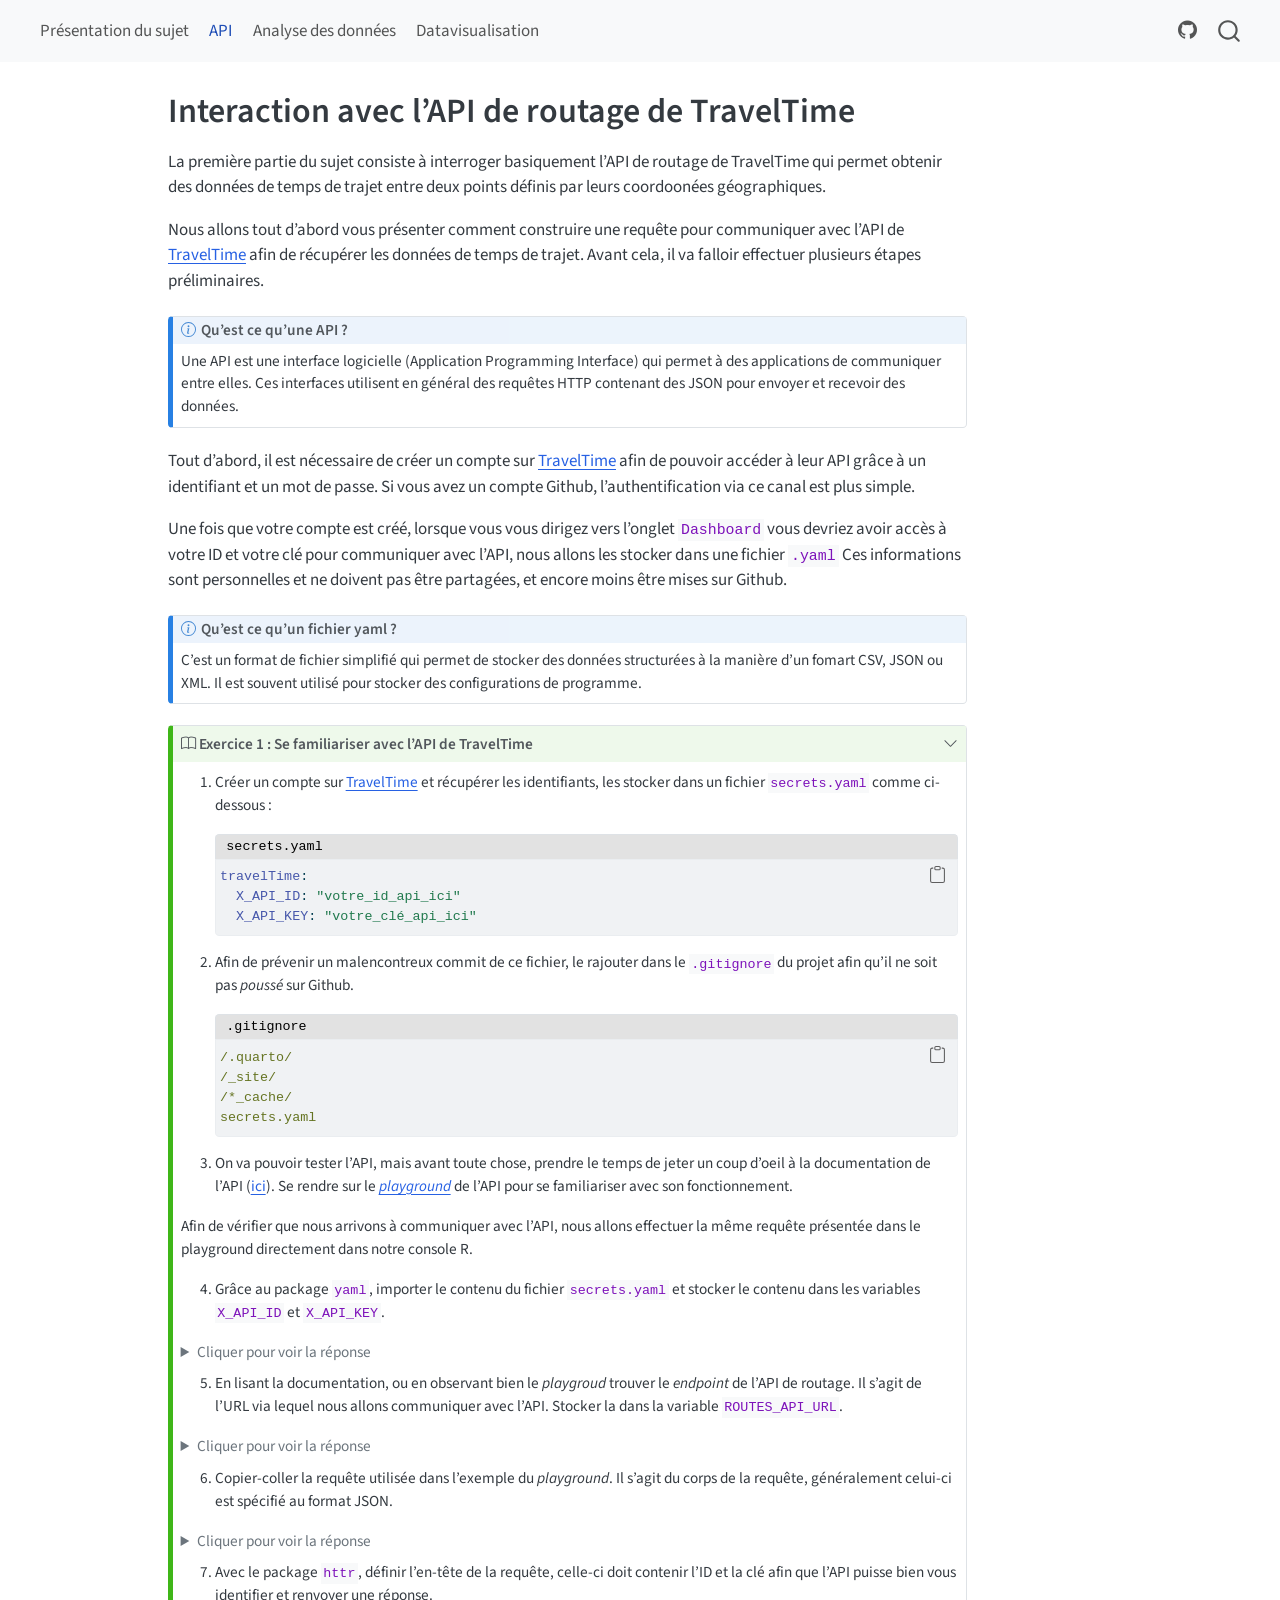
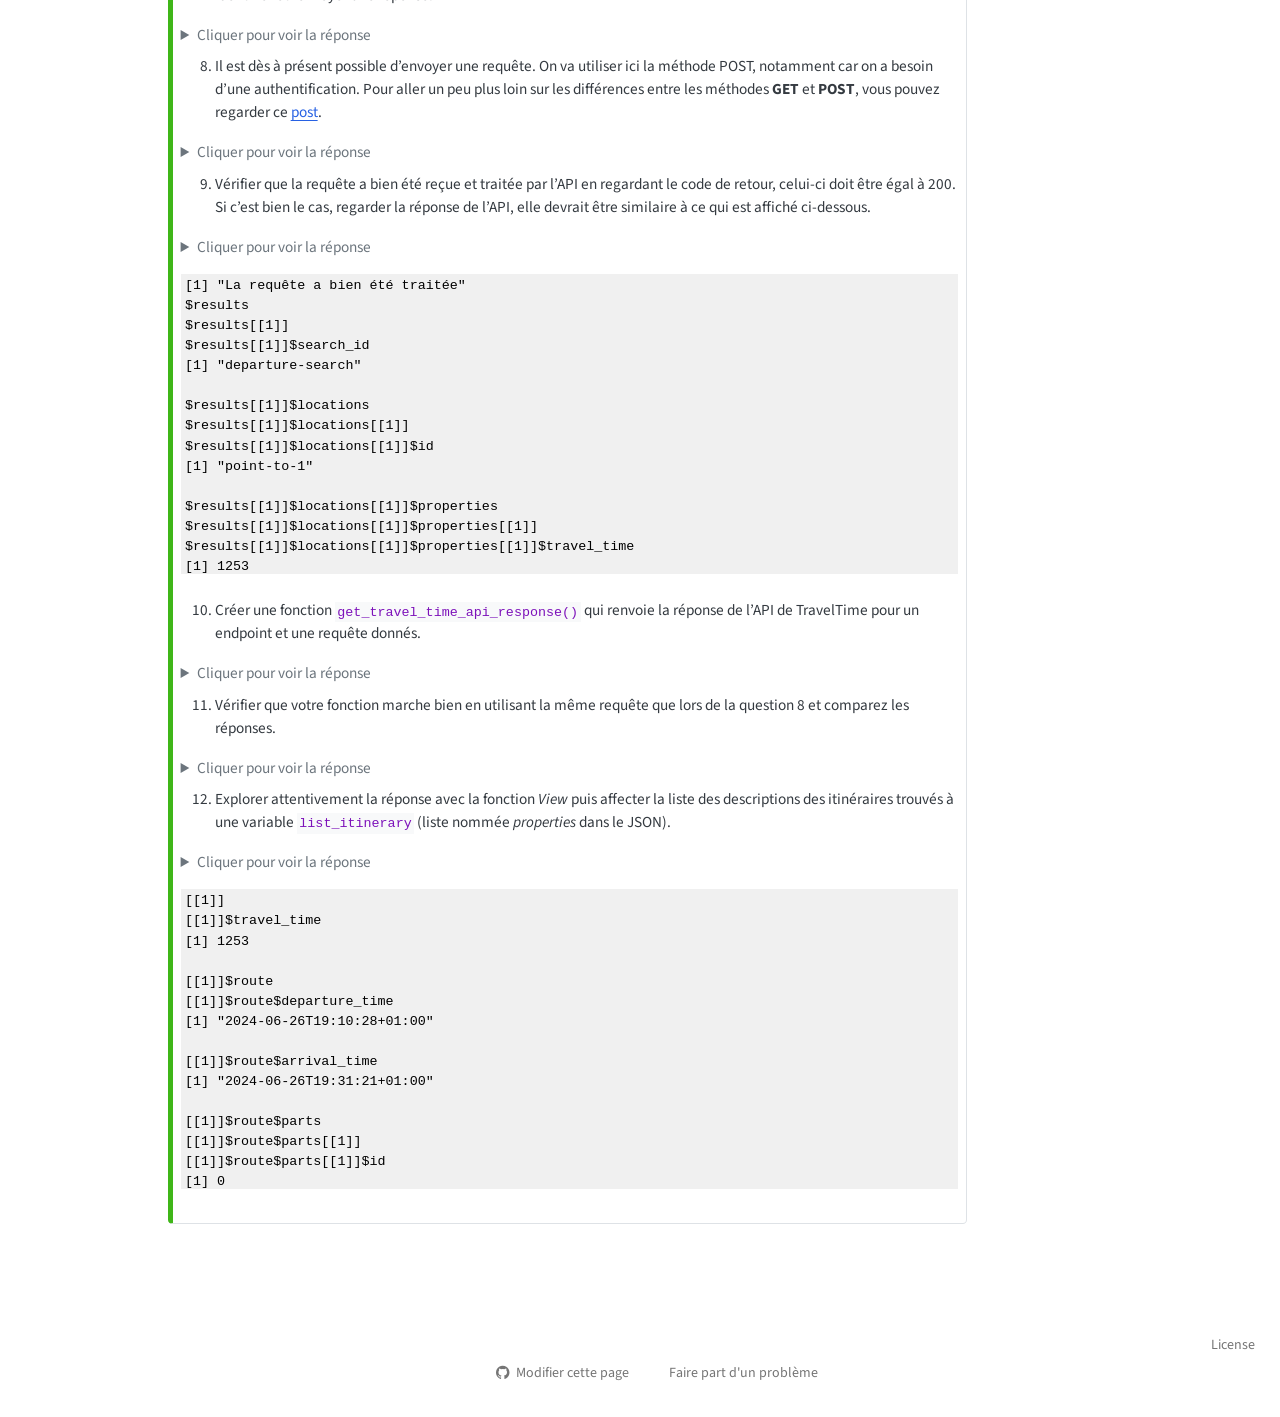
==== commit 0b79efe7: "Built site for gh-pages" ====
--- a/1-api.html
+++ b/1-api.html
@@ -104,7 +104,7 @@
 
 <link rel="stylesheet" href="style/custom_styles.css">
 <meta property="og:title" content="Funathon 2024 - Sujet 1 - Interaction avec l’API de routage de TravelTime">
-<meta property="og:description" content="Visualiser les émissions de C02 liées à une mesure de restriction de liaison aérienne relativement à des durées de trajets ferroviaires dans le cadre. L’étude portera sur les liaisons aériennes entre les 10 plus grandes agglomérations de la Métropole française. Elle permettra de quantifier et de localiser les émissions de C02 évitées avec des mesures hypothétiques d’interdictions de liaisons aériennes lorsqu’une alternative ferroviaire existe en moins de 3h30, 4h30, 5h30…">
+<meta property="og:description" content="Visualiser les émissions de CO2 liées à une mesure de restriction de liaison aérienne relativement à des durées de trajets ferroviaires dans le cadre. L’étude portera sur les liaisons aériennes entre les 10 plus grandes agglomérations de la Métropole française. Elle permettra de quantifier et de localiser les émissions de CO2 évitées avec des mesures hypothétiques d’interdictions de liaisons aériennes lorsqu’une alternative ferroviaire existe en moins de 3h30, 4h30, 5h30…">
 <meta property="og:site_name" content="Funathon 2024 - Sujet 1">
 </head>
 
@@ -367,14 +367,14 @@
 $results[[1]]$locations[[1]]$properties
 $results[[1]]$locations[[1]]$properties[[1]]
 $results[[1]]$locations[[1]]$properties[[1]]$travel_time
-[1] 1254
+[1] 1253
 
 $results[[1]]$locations[[1]]$properties[[1]]$route
 $results[[1]]$locations[[1]]$properties[[1]]$route$departure_time
-[1] "2024-06-26T19:10:30+01:00"
+[1] "2024-06-26T19:10:28+01:00"
 
 $results[[1]]$locations[[1]]$properties[[1]]$route$arrival_time
-[1] "2024-06-26T19:31:24+01:00"
+[1] "2024-06-26T19:31:21+01:00"
 
 $results[[1]]$locations[[1]]$properties[[1]]$route$parts
 $results[[1]]$locations[[1]]$properties[[1]]$route$parts[[1]]
@@ -429,13 +429,13 @@
 [1] "walk"
 
 $results[[1]]$locations[[1]]$properties[[1]]$route$parts[[2]]$directions
-[1] "Walk 18 meters"
+[1] "Walk 16 meters"
 
 $results[[1]]$locations[[1]]$properties[[1]]$route$parts[[2]]$distance
-[1] 18
+[1] 16
 
 $results[[1]]$locations[[1]]$properties[[1]]$route$parts[[2]]$travel_time
-[1] 16
+[1] 14
 
 $results[[1]]$locations[[1]]$properties[[1]]$route$parts[[2]]$coords
 $results[[1]]$locations[[1]]$properties[[1]]$route$parts[[2]]$coords[[1]]
@@ -494,14 +494,6 @@
 [1] -0.127838
 
 
-$results[[1]]$locations[[1]]$properties[[1]]$route$parts[[2]]$coords[[8]]
-$results[[1]]$locations[[1]]$properties[[1]]$route$parts[[2]]$coords[[8]]$lat
-[1] 51.5116
-
-$results[[1]]$locations[[1]]$properties[[1]]$route$parts[[2]]$coords[[8]]$lng
-[1] -0.1278801
-
-
 
 
 $results[[1]]$locations[[1]]$properties[[1]]$route$parts[[3]]
@@ -518,10 +510,10 @@
 [1] "Enter 'Leicester Square Underground Station' through 'Entrance 3'"
 
 $results[[1]]$locations[[1]]$properties[[1]]$route$parts[[3]]$distance
-[1] 58
+[1] 61
 
 $results[[1]]$locations[[1]]$properties[[1]]$route$parts[[3]]$travel_time
-[1] 305
+[1] 309
 
 $results[[1]]$locations[[1]]$properties[[1]]$route$parts[[3]]$coords
 $results[[1]]$locations[[1]]$properties[[1]]$route$parts[[3]]$coords[[1]]
@@ -529,7 +521,7 @@
 [1] 51.5116
 
 $results[[1]]$locations[[1]]$properties[[1]]$route$parts[[3]]$coords[[1]]$lng
-[1] -0.1278801
+[1] -0.127838
 
 
 $results[[1]]$locations[[1]]$properties[[1]]$route$parts[[3]]$coords[[2]]
@@ -730,10 +722,10 @@
 [1] "Leave Bank Underground Station"
 
 $results[[1]]$locations[[1]]$properties[[1]]$route$parts[[7]]$distance
-[1] 7
+[1] 14
 
 $results[[1]]$locations[[1]]$properties[[1]]$route$parts[[7]]$travel_time
-[1] 11
+[1] 21
 
 $results[[1]]$locations[[1]]$properties[[1]]$route$parts[[7]]$coords
 $results[[1]]$locations[[1]]$properties[[1]]$route$parts[[7]]$coords[[1]]
@@ -746,10 +738,10 @@
 
 $results[[1]]$locations[[1]]$properties[[1]]$route$parts[[7]]$coords[[2]]
 $results[[1]]$locations[[1]]$properties[[1]]$route$parts[[7]]$coords[[2]]$lat
-[1] 51.51336
+[1] 51.51335
 
 $results[[1]]$locations[[1]]$properties[[1]]$route$parts[[7]]$coords[[2]]$lng
-[1] -0.0882632
+[1] -0.088138
 
 
 
@@ -765,37 +757,37 @@
 [1] "walk"
 
 $results[[1]]$locations[[1]]$properties[[1]]$route$parts[[8]]$directions
-[1] "Walk 25 meters along Cornhill"
+[1] "Walk 23 meters along Cornhill"
 
 $results[[1]]$locations[[1]]$properties[[1]]$route$parts[[8]]$distance
-[1] 25
+[1] 23
 
 $results[[1]]$locations[[1]]$properties[[1]]$route$parts[[8]]$travel_time
-[1] 19
+[1] 17
 
 $results[[1]]$locations[[1]]$properties[[1]]$route$parts[[8]]$coords
 $results[[1]]$locations[[1]]$properties[[1]]$route$parts[[8]]$coords[[1]]
 $results[[1]]$locations[[1]]$properties[[1]]$route$parts[[8]]$coords[[1]]$lat
-[1] 51.51336
+[1] 51.51335
 
 $results[[1]]$locations[[1]]$properties[[1]]$route$parts[[8]]$coords[[1]]$lng
-[1] -0.0882632
+[1] -0.088138
 
 
 $results[[1]]$locations[[1]]$properties[[1]]$route$parts[[8]]$coords[[2]]
 $results[[1]]$locations[[1]]$properties[[1]]$route$parts[[8]]$coords[[2]]$lat
-[1] 51.51335
+[1] 51.51332
 
 $results[[1]]$locations[[1]]$properties[[1]]$route$parts[[8]]$coords[[2]]$lng
-[1] -0.088138
+[1] -0.0880558
 
 
 $results[[1]]$locations[[1]]$properties[[1]]$route$parts[[8]]$coords[[3]]
 $results[[1]]$locations[[1]]$properties[[1]]$route$parts[[8]]$coords[[3]]$lat
-[1] 51.51332
+[1] 51.51331
 
 $results[[1]]$locations[[1]]$properties[[1]]$route$parts[[8]]$coords[[3]]$lng
-[1] -0.0880558
+[1] -0.0879864
 
 
 $results[[1]]$locations[[1]]$properties[[1]]$route$parts[[8]]$coords[[4]]
@@ -803,15 +795,15 @@
 [1] 51.51331
 
 $results[[1]]$locations[[1]]$properties[[1]]$route$parts[[8]]$coords[[4]]$lng
-[1] -0.0879864
+[1] -0.0878904
 
 
 $results[[1]]$locations[[1]]$properties[[1]]$route$parts[[8]]$coords[[5]]
 $results[[1]]$locations[[1]]$properties[[1]]$route$parts[[8]]$coords[[5]]$lat
-[1] 51.51331
+[1] 51.51332
 
 $results[[1]]$locations[[1]]$properties[[1]]$route$parts[[8]]$coords[[5]]$lng
-[1] -0.0878904
+[1] -0.087818
 
 
 
@@ -824,27 +816,27 @@
 [1] 8
 
 $results[[1]]$locations[[1]]$properties[[1]]$route$parts[[9]]$type
-[1] "basic"
+[1] "road"
 
 $results[[1]]$locations[[1]]$properties[[1]]$route$parts[[9]]$mode
 [1] "walk"
 
 $results[[1]]$locations[[1]]$properties[[1]]$route$parts[[9]]$directions
-[1] "Go to 'Bank Station  Cornhill, Stop E'"
+[1] "Turn right onto Popes Head Alley and walk 6 meters"
 
 $results[[1]]$locations[[1]]$properties[[1]]$route$parts[[9]]$distance
-[1] 10
+[1] 6
 
 $results[[1]]$locations[[1]]$properties[[1]]$route$parts[[9]]$travel_time
-[1] 15
+[1] 5
 
 $results[[1]]$locations[[1]]$properties[[1]]$route$parts[[9]]$coords
 $results[[1]]$locations[[1]]$properties[[1]]$route$parts[[9]]$coords[[1]]
 $results[[1]]$locations[[1]]$properties[[1]]$route$parts[[9]]$coords[[1]]$lat
-[1] 51.51331
+[1] 51.51332
 
 $results[[1]]$locations[[1]]$properties[[1]]$route$parts[[9]]$coords[[1]]$lng
-[1] -0.0878904
+[1] -0.087818
 
 
 $results[[1]]$locations[[1]]$properties[[1]]$route$parts[[9]]$coords[[2]]
@@ -852,9 +844,15 @@
 [1] 51.51327
 
 $results[[1]]$locations[[1]]$properties[[1]]$route$parts[[9]]$coords[[2]]$lng
-[1] -0.08774938
-
-
+[1] -0.0878348
+
+
+
+$results[[1]]$locations[[1]]$properties[[1]]$route$parts[[9]]$road
+[1] "Popes Head Alley"
+
+$results[[1]]$locations[[1]]$properties[[1]]$route$parts[[9]]$turn
+[1] "right"
 
 
 $results[[1]]$locations[[1]]$properties[[1]]$route$parts[[10]]
@@ -862,19 +860,19 @@
 [1] 9
 
 $results[[1]]$locations[[1]]$properties[[1]]$route$parts[[10]]$type
-[1] "public_transport"
+[1] "basic"
 
 $results[[1]]$locations[[1]]$properties[[1]]$route$parts[[10]]$mode
-[1] "bus"
+[1] "walk"
 
 $results[[1]]$locations[[1]]$properties[[1]]$route$parts[[10]]$directions
-[1] "Take a bus (25 (of Stagecoach London)) from 'Bank Station  Cornhill' (leaves at 19:26) to 'Poultry  Bank Station' (arrives at 19:26) (1 stops)"
+[1] "Go to 'Bank Station  Cornhill, Stop E'"
 
 $results[[1]]$locations[[1]]$properties[[1]]$route$parts[[10]]$distance
-[1] 0
+[1] 5
 
 $results[[1]]$locations[[1]]$properties[[1]]$route$parts[[10]]$travel_time
-[1] 47
+[1] 8
 
 $results[[1]]$locations[[1]]$properties[[1]]$route$parts[[10]]$coords
 $results[[1]]$locations[[1]]$properties[[1]]$route$parts[[10]]$coords[[1]]
@@ -882,35 +880,17 @@
 [1] 51.51327
 
 $results[[1]]$locations[[1]]$properties[[1]]$route$parts[[10]]$coords[[1]]$lng
-[1] -0.08774938
+[1] -0.0878348
 
 
 $results[[1]]$locations[[1]]$properties[[1]]$route$parts[[10]]$coords[[2]]
 $results[[1]]$locations[[1]]$properties[[1]]$route$parts[[10]]$coords[[2]]$lat
-[1] 51.51359
+[1] 51.51327
 
 $results[[1]]$locations[[1]]$properties[[1]]$route$parts[[10]]$coords[[2]]$lng
-[1] -0.09129586
-
-
-
-$results[[1]]$locations[[1]]$properties[[1]]$route$parts[[10]]$line
-[1] "25 (of Stagecoach London)"
-
-$results[[1]]$locations[[1]]$properties[[1]]$route$parts[[10]]$departure_station
-[1] "Bank Station  Cornhill"
-
-$results[[1]]$locations[[1]]$properties[[1]]$route$parts[[10]]$arrival_station
-[1] "Poultry  Bank Station"
-
-$results[[1]]$locations[[1]]$properties[[1]]$route$parts[[10]]$departs_at
-[1] "19:26"
-
-$results[[1]]$locations[[1]]$properties[[1]]$route$parts[[10]]$arrives_at
-[1] "19:26"
-
-$results[[1]]$locations[[1]]$properties[[1]]$route$parts[[10]]$num_stops
-[1] 1
+[1] -0.08774938
+
+
 
 
 $results[[1]]$locations[[1]]$properties[[1]]$route$parts[[11]]
@@ -918,37 +898,55 @@
 [1] 10
 
 $results[[1]]$locations[[1]]$properties[[1]]$route$parts[[11]]$type
-[1] "basic"
+[1] "public_transport"
 
 $results[[1]]$locations[[1]]$properties[[1]]$route$parts[[11]]$mode
-[1] "walk"
+[1] "bus"
 
 $results[[1]]$locations[[1]]$properties[[1]]$route$parts[[11]]$directions
-[1] "Leave Poultry  Bank Station"
+[1] "Take a bus (25 (of Stagecoach London)) from 'Bank Station  Cornhill' (leaves at 19:26) to 'Poultry  Bank Station' (arrives at 19:26) (1 stops)"
 
 $results[[1]]$locations[[1]]$properties[[1]]$route$parts[[11]]$distance
-[1] 14
+[1] 0
 
 $results[[1]]$locations[[1]]$properties[[1]]$route$parts[[11]]$travel_time
-[1] 20
+[1] 41
 
 $results[[1]]$locations[[1]]$properties[[1]]$route$parts[[11]]$coords
 $results[[1]]$locations[[1]]$properties[[1]]$route$parts[[11]]$coords[[1]]
 $results[[1]]$locations[[1]]$properties[[1]]$route$parts[[11]]$coords[[1]]$lat
-[1] 51.51359
+[1] 51.51327
 
 $results[[1]]$locations[[1]]$properties[[1]]$route$parts[[11]]$coords[[1]]$lng
-[1] -0.09129586
+[1] -0.08774938
 
 
 $results[[1]]$locations[[1]]$properties[[1]]$route$parts[[11]]$coords[[2]]
 $results[[1]]$locations[[1]]$properties[[1]]$route$parts[[11]]$coords[[2]]$lat
-[1] 51.51372
+[1] 51.51359
 
 $results[[1]]$locations[[1]]$properties[[1]]$route$parts[[11]]$coords[[2]]$lng
-[1] -0.0912981
-
-
+[1] -0.09129586
+
+
+
+$results[[1]]$locations[[1]]$properties[[1]]$route$parts[[11]]$line
+[1] "25 (of Stagecoach London)"
+
+$results[[1]]$locations[[1]]$properties[[1]]$route$parts[[11]]$departure_station
+[1] "Bank Station  Cornhill"
+
+$results[[1]]$locations[[1]]$properties[[1]]$route$parts[[11]]$arrival_station
+[1] "Poultry  Bank Station"
+
+$results[[1]]$locations[[1]]$properties[[1]]$route$parts[[11]]$departs_at
+[1] "19:26"
+
+$results[[1]]$locations[[1]]$properties[[1]]$route$parts[[11]]$arrives_at
+[1] "19:26"
+
+$results[[1]]$locations[[1]]$properties[[1]]$route$parts[[11]]$num_stops
+[1] 1
 
 
 $results[[1]]$locations[[1]]$properties[[1]]$route$parts[[12]]
@@ -956,43 +954,35 @@
 [1] 11
 
 $results[[1]]$locations[[1]]$properties[[1]]$route$parts[[12]]$type
-[1] "road"
+[1] "basic"
 
 $results[[1]]$locations[[1]]$properties[[1]]$route$parts[[12]]$mode
 [1] "walk"
 
 $results[[1]]$locations[[1]]$properties[[1]]$route$parts[[12]]$directions
-[1] "Walk 54 meters"
+[1] "Leave Poultry  Bank Station"
 
 $results[[1]]$locations[[1]]$properties[[1]]$route$parts[[12]]$distance
-[1] 54
+[1] 9
 
 $results[[1]]$locations[[1]]$properties[[1]]$route$parts[[12]]$travel_time
-[1] 49
+[1] 13
 
 $results[[1]]$locations[[1]]$properties[[1]]$route$parts[[12]]$coords
 $results[[1]]$locations[[1]]$properties[[1]]$route$parts[[12]]$coords[[1]]
 $results[[1]]$locations[[1]]$properties[[1]]$route$parts[[12]]$coords[[1]]$lat
-[1] 51.51372
+[1] 51.51359
 
 $results[[1]]$locations[[1]]$properties[[1]]$route$parts[[12]]$coords[[1]]$lng
-[1] -0.0912981
+[1] -0.09129586
 
 
 $results[[1]]$locations[[1]]$properties[[1]]$route$parts[[12]]$coords[[2]]
 $results[[1]]$locations[[1]]$properties[[1]]$route$parts[[12]]$coords[[2]]$lat
-[1] 51.51383
+[1] 51.51367
 
 $results[[1]]$locations[[1]]$properties[[1]]$route$parts[[12]]$coords[[2]]$lng
-[1] -0.0920269
-
-
-$results[[1]]$locations[[1]]$properties[[1]]$route$parts[[12]]$coords[[3]]
-$results[[1]]$locations[[1]]$properties[[1]]$route$parts[[12]]$coords[[3]]$lat
-[1] 51.51383
-
-$results[[1]]$locations[[1]]$properties[[1]]$route$parts[[12]]$coords[[3]]$lng
-[1] -0.0920717
+[1] -0.0913163
 
 
 
@@ -1008,37 +998,55 @@
 [1] "walk"
 
 $results[[1]]$locations[[1]]$properties[[1]]$route$parts[[13]]$directions
-[1] "Turn right onto Ironmonger Lane and walk 4 meters"
+[1] "Walk 59 meters"
 
 $results[[1]]$locations[[1]]$properties[[1]]$route$parts[[13]]$distance
-[1] 4
+[1] 59
 
 $results[[1]]$locations[[1]]$properties[[1]]$route$parts[[13]]$travel_time
-[1] 3
+[1] 53
 
 $results[[1]]$locations[[1]]$properties[[1]]$route$parts[[13]]$coords
 $results[[1]]$locations[[1]]$properties[[1]]$route$parts[[13]]$coords[[1]]
 $results[[1]]$locations[[1]]$properties[[1]]$route$parts[[13]]$coords[[1]]$lat
-[1] 51.51383
+[1] 51.51367
 
 $results[[1]]$locations[[1]]$properties[[1]]$route$parts[[13]]$coords[[1]]$lng
-[1] -0.0920717
+[1] -0.0913163
 
 
 $results[[1]]$locations[[1]]$properties[[1]]$route$parts[[13]]$coords[[2]]
 $results[[1]]$locations[[1]]$properties[[1]]$route$parts[[13]]$coords[[2]]$lat
-[1] 51.51387
+[1] 51.51371
 
 $results[[1]]$locations[[1]]$properties[[1]]$route$parts[[13]]$coords[[2]]$lng
-[1] -0.0920617
-
-
-
-$results[[1]]$locations[[1]]$properties[[1]]$route$parts[[13]]$road
-[1] "Ironmonger Lane"
-
-$results[[1]]$locations[[1]]$properties[[1]]$route$parts[[13]]$turn
-[1] "right"
+[1] -0.0913021
+
+
+$results[[1]]$locations[[1]]$properties[[1]]$route$parts[[13]]$coords[[3]]
+$results[[1]]$locations[[1]]$properties[[1]]$route$parts[[13]]$coords[[3]]$lat
+[1] 51.51372
+
+$results[[1]]$locations[[1]]$properties[[1]]$route$parts[[13]]$coords[[3]]$lng
+[1] -0.0912981
+
+
+$results[[1]]$locations[[1]]$properties[[1]]$route$parts[[13]]$coords[[4]]
+$results[[1]]$locations[[1]]$properties[[1]]$route$parts[[13]]$coords[[4]]$lat
+[1] 51.51383
+
+$results[[1]]$locations[[1]]$properties[[1]]$route$parts[[13]]$coords[[4]]$lng
+[1] -0.0920269
+
+
+$results[[1]]$locations[[1]]$properties[[1]]$route$parts[[13]]$coords[[5]]
+$results[[1]]$locations[[1]]$properties[[1]]$route$parts[[13]]$coords[[5]]$lat
+[1] 51.51383
+
+$results[[1]]$locations[[1]]$properties[[1]]$route$parts[[13]]$coords[[5]]$lng
+[1] -0.0920717
+
+
 
 
 $results[[1]]$locations[[1]]$properties[[1]]$route$parts[[14]]
@@ -1052,114 +1060,37 @@
 [1] "walk"
 
 $results[[1]]$locations[[1]]$properties[[1]]$route$parts[[14]]$directions
-[1] "Turn left  and walk 138 meters"
+[1] "Turn right onto Ironmonger Lane and walk 4 meters"
 
 $results[[1]]$locations[[1]]$properties[[1]]$route$parts[[14]]$distance
-[1] 138
+[1] 4
 
 $results[[1]]$locations[[1]]$properties[[1]]$route$parts[[14]]$travel_time
-[1] 109
+[1] 3
 
 $results[[1]]$locations[[1]]$properties[[1]]$route$parts[[14]]$coords
 $results[[1]]$locations[[1]]$properties[[1]]$route$parts[[14]]$coords[[1]]
 $results[[1]]$locations[[1]]$properties[[1]]$route$parts[[14]]$coords[[1]]$lat
-[1] 51.51387
+[1] 51.51383
 
 $results[[1]]$locations[[1]]$properties[[1]]$route$parts[[14]]$coords[[1]]$lng
-[1] -0.0920617
+[1] -0.0920717
 
 
 $results[[1]]$locations[[1]]$properties[[1]]$route$parts[[14]]$coords[[2]]
 $results[[1]]$locations[[1]]$properties[[1]]$route$parts[[14]]$coords[[2]]$lat
-[1] 51.51388
+[1] 51.51387
 
 $results[[1]]$locations[[1]]$properties[[1]]$route$parts[[14]]$coords[[2]]$lng
-[1] -0.0920848
-
-
-$results[[1]]$locations[[1]]$properties[[1]]$route$parts[[14]]$coords[[3]]
-$results[[1]]$locations[[1]]$properties[[1]]$route$parts[[14]]$coords[[3]]$lat
-[1] 51.51388
-
-$results[[1]]$locations[[1]]$properties[[1]]$route$parts[[14]]$coords[[3]]$lng
-[1] -0.092094
-
-
-$results[[1]]$locations[[1]]$properties[[1]]$route$parts[[14]]$coords[[4]]
-$results[[1]]$locations[[1]]$properties[[1]]$route$parts[[14]]$coords[[4]]$lat
-[1] 51.5139
-
-$results[[1]]$locations[[1]]$properties[[1]]$route$parts[[14]]$coords[[4]]$lng
-[1] -0.0922426
-
-
-$results[[1]]$locations[[1]]$properties[[1]]$route$parts[[14]]$coords[[5]]
-$results[[1]]$locations[[1]]$properties[[1]]$route$parts[[14]]$coords[[5]]$lat
-[1] 51.5139
-
-$results[[1]]$locations[[1]]$properties[[1]]$route$parts[[14]]$coords[[5]]$lng
-[1] -0.0922712
-
-
-$results[[1]]$locations[[1]]$properties[[1]]$route$parts[[14]]$coords[[6]]
-$results[[1]]$locations[[1]]$properties[[1]]$route$parts[[14]]$coords[[6]]$lat
-[1] 51.51392
-
-$results[[1]]$locations[[1]]$properties[[1]]$route$parts[[14]]$coords[[6]]$lng
-[1] -0.0922715
-
-
-$results[[1]]$locations[[1]]$properties[[1]]$route$parts[[14]]$coords[[7]]
-$results[[1]]$locations[[1]]$properties[[1]]$route$parts[[14]]$coords[[7]]$lat
-[1] 51.51431
-
-$results[[1]]$locations[[1]]$properties[[1]]$route$parts[[14]]$coords[[7]]$lng
-[1] -0.0921998
-
-
-$results[[1]]$locations[[1]]$properties[[1]]$route$parts[[14]]$coords[[8]]
-$results[[1]]$locations[[1]]$properties[[1]]$route$parts[[14]]$coords[[8]]$lat
-[1] 51.51441
-
-$results[[1]]$locations[[1]]$properties[[1]]$route$parts[[14]]$coords[[8]]$lng
-[1] -0.0921822
-
-
-$results[[1]]$locations[[1]]$properties[[1]]$route$parts[[14]]$coords[[9]]
-$results[[1]]$locations[[1]]$properties[[1]]$route$parts[[14]]$coords[[9]]$lat
-[1] 51.51442
-
-$results[[1]]$locations[[1]]$properties[[1]]$route$parts[[14]]$coords[[9]]$lng
-[1] -0.0921797
-
-
-$results[[1]]$locations[[1]]$properties[[1]]$route$parts[[14]]$coords[[10]]
-$results[[1]]$locations[[1]]$properties[[1]]$route$parts[[14]]$coords[[10]]$lat
-[1] 51.51461
-
-$results[[1]]$locations[[1]]$properties[[1]]$route$parts[[14]]$coords[[10]]$lng
-[1] -0.0921495
-
-
-$results[[1]]$locations[[1]]$properties[[1]]$route$parts[[14]]$coords[[11]]
-$results[[1]]$locations[[1]]$properties[[1]]$route$parts[[14]]$coords[[11]]$lat
-[1] 51.51499
-
-$results[[1]]$locations[[1]]$properties[[1]]$route$parts[[14]]$coords[[11]]$lng
-[1] -0.0920829
-
-
-$results[[1]]$locations[[1]]$properties[[1]]$route$parts[[14]]$coords[[12]]
-$results[[1]]$locations[[1]]$properties[[1]]$route$parts[[14]]$coords[[12]]$lat
-[1] 51.51499
-
-$results[[1]]$locations[[1]]$properties[[1]]$route$parts[[14]]$coords[[12]]$lng
-[1] -0.0921332
-
-
+[1] -0.0920617
+
+
+
+$results[[1]]$locations[[1]]$properties[[1]]$route$parts[[14]]$road
+[1] "Ironmonger Lane"
 
 $results[[1]]$locations[[1]]$properties[[1]]$route$parts[[14]]$turn
-[1] "left"
+[1] "right"
 
 
 $results[[1]]$locations[[1]]$properties[[1]]$route$parts[[15]]
@@ -1173,37 +1104,114 @@
 [1] "walk"
 
 $results[[1]]$locations[[1]]$properties[[1]]$route$parts[[15]]$directions
-[1] "Turn right onto King Street and walk 11 meters"
+[1] "Turn left  and walk 138 meters"
 
 $results[[1]]$locations[[1]]$properties[[1]]$route$parts[[15]]$distance
-[1] 11
+[1] 138
 
 $results[[1]]$locations[[1]]$properties[[1]]$route$parts[[15]]$travel_time
-[1] 8
+[1] 109
 
 $results[[1]]$locations[[1]]$properties[[1]]$route$parts[[15]]$coords
 $results[[1]]$locations[[1]]$properties[[1]]$route$parts[[15]]$coords[[1]]
 $results[[1]]$locations[[1]]$properties[[1]]$route$parts[[15]]$coords[[1]]$lat
-[1] 51.51499
+[1] 51.51387
 
 $results[[1]]$locations[[1]]$properties[[1]]$route$parts[[15]]$coords[[1]]$lng
-[1] -0.0921332
+[1] -0.0920617
 
 
 $results[[1]]$locations[[1]]$properties[[1]]$route$parts[[15]]$coords[[2]]
 $results[[1]]$locations[[1]]$properties[[1]]$route$parts[[15]]$coords[[2]]$lat
-[1] 51.51509
+[1] 51.51388
 
 $results[[1]]$locations[[1]]$properties[[1]]$route$parts[[15]]$coords[[2]]$lng
-[1] -0.0921149
-
-
-
-$results[[1]]$locations[[1]]$properties[[1]]$route$parts[[15]]$road
-[1] "King Street"
+[1] -0.0920848
+
+
+$results[[1]]$locations[[1]]$properties[[1]]$route$parts[[15]]$coords[[3]]
+$results[[1]]$locations[[1]]$properties[[1]]$route$parts[[15]]$coords[[3]]$lat
+[1] 51.51388
+
+$results[[1]]$locations[[1]]$properties[[1]]$route$parts[[15]]$coords[[3]]$lng
+[1] -0.092094
+
+
+$results[[1]]$locations[[1]]$properties[[1]]$route$parts[[15]]$coords[[4]]
+$results[[1]]$locations[[1]]$properties[[1]]$route$parts[[15]]$coords[[4]]$lat
+[1] 51.5139
+
+$results[[1]]$locations[[1]]$properties[[1]]$route$parts[[15]]$coords[[4]]$lng
+[1] -0.0922426
+
+
+$results[[1]]$locations[[1]]$properties[[1]]$route$parts[[15]]$coords[[5]]
+$results[[1]]$locations[[1]]$properties[[1]]$route$parts[[15]]$coords[[5]]$lat
+[1] 51.5139
+
+$results[[1]]$locations[[1]]$properties[[1]]$route$parts[[15]]$coords[[5]]$lng
+[1] -0.0922712
+
+
+$results[[1]]$locations[[1]]$properties[[1]]$route$parts[[15]]$coords[[6]]
+$results[[1]]$locations[[1]]$properties[[1]]$route$parts[[15]]$coords[[6]]$lat
+[1] 51.51392
+
+$results[[1]]$locations[[1]]$properties[[1]]$route$parts[[15]]$coords[[6]]$lng
+[1] -0.0922715
+
+
+$results[[1]]$locations[[1]]$properties[[1]]$route$parts[[15]]$coords[[7]]
+$results[[1]]$locations[[1]]$properties[[1]]$route$parts[[15]]$coords[[7]]$lat
+[1] 51.51431
+
+$results[[1]]$locations[[1]]$properties[[1]]$route$parts[[15]]$coords[[7]]$lng
+[1] -0.0921998
+
+
+$results[[1]]$locations[[1]]$properties[[1]]$route$parts[[15]]$coords[[8]]
+$results[[1]]$locations[[1]]$properties[[1]]$route$parts[[15]]$coords[[8]]$lat
+[1] 51.51441
+
+$results[[1]]$locations[[1]]$properties[[1]]$route$parts[[15]]$coords[[8]]$lng
+[1] -0.0921822
+
+
+$results[[1]]$locations[[1]]$properties[[1]]$route$parts[[15]]$coords[[9]]
+$results[[1]]$locations[[1]]$properties[[1]]$route$parts[[15]]$coords[[9]]$lat
+[1] 51.51442
+
+$results[[1]]$locations[[1]]$properties[[1]]$route$parts[[15]]$coords[[9]]$lng
+[1] -0.0921797
+
+
+$results[[1]]$locations[[1]]$properties[[1]]$route$parts[[15]]$coords[[10]]
+$results[[1]]$locations[[1]]$properties[[1]]$route$parts[[15]]$coords[[10]]$lat
+[1] 51.51461
+
+$results[[1]]$locations[[1]]$properties[[1]]$route$parts[[15]]$coords[[10]]$lng
+[1] -0.0921495
+
+
+$results[[1]]$locations[[1]]$properties[[1]]$route$parts[[15]]$coords[[11]]
+$results[[1]]$locations[[1]]$properties[[1]]$route$parts[[15]]$coords[[11]]$lat
+[1] 51.51499
+
+$results[[1]]$locations[[1]]$properties[[1]]$route$parts[[15]]$coords[[11]]$lng
+[1] -0.0920829
+
+
+$results[[1]]$locations[[1]]$properties[[1]]$route$parts[[15]]$coords[[12]]
+$results[[1]]$locations[[1]]$properties[[1]]$route$parts[[15]]$coords[[12]]$lat
+[1] 51.51499
+
+$results[[1]]$locations[[1]]$properties[[1]]$route$parts[[15]]$coords[[12]]$lng
+[1] -0.0921332
+
+
 
 $results[[1]]$locations[[1]]$properties[[1]]$route$parts[[15]]$turn
-[1] "right"
+[1] "left"
 
 
 $results[[1]]$locations[[1]]$properties[[1]]$route$parts[[16]]
@@ -1217,69 +1225,37 @@
 [1] "walk"
 
 $results[[1]]$locations[[1]]$properties[[1]]$route$parts[[16]]$directions
-[1] "Continue onto Guildhall Yard for 48 meters"
+[1] "Turn right onto King Street and walk 11 meters"
 
 $results[[1]]$locations[[1]]$properties[[1]]$route$parts[[16]]$distance
-[1] 48
+[1] 11
 
 $results[[1]]$locations[[1]]$properties[[1]]$route$parts[[16]]$travel_time
-[1] 46
+[1] 8
 
 $results[[1]]$locations[[1]]$properties[[1]]$route$parts[[16]]$coords
 $results[[1]]$locations[[1]]$properties[[1]]$route$parts[[16]]$coords[[1]]
 $results[[1]]$locations[[1]]$properties[[1]]$route$parts[[16]]$coords[[1]]$lat
-[1] 51.51509
+[1] 51.51499
 
 $results[[1]]$locations[[1]]$properties[[1]]$route$parts[[16]]$coords[[1]]$lng
-[1] -0.0921149
+[1] -0.0921332
 
 
 $results[[1]]$locations[[1]]$properties[[1]]$route$parts[[16]]$coords[[2]]
 $results[[1]]$locations[[1]]$properties[[1]]$route$parts[[16]]$coords[[2]]$lat
-[1] 51.51514
+[1] 51.51509
 
 $results[[1]]$locations[[1]]$properties[[1]]$route$parts[[16]]$coords[[2]]$lng
-[1] -0.0921058
-
-
-$results[[1]]$locations[[1]]$properties[[1]]$route$parts[[16]]$coords[[3]]
-$results[[1]]$locations[[1]]$properties[[1]]$route$parts[[16]]$coords[[3]]$lat
-[1] 51.51515
-
-$results[[1]]$locations[[1]]$properties[[1]]$route$parts[[16]]$coords[[3]]$lng
-[1] -0.092104
-
-
-$results[[1]]$locations[[1]]$properties[[1]]$route$parts[[16]]$coords[[4]]
-$results[[1]]$locations[[1]]$properties[[1]]$route$parts[[16]]$coords[[4]]$lat
-[1] 51.51532
-
-$results[[1]]$locations[[1]]$properties[[1]]$route$parts[[16]]$coords[[4]]$lng
-[1] -0.0920678
-
-
-$results[[1]]$locations[[1]]$properties[[1]]$route$parts[[16]]$coords[[5]]
-$results[[1]]$locations[[1]]$properties[[1]]$route$parts[[16]]$coords[[5]]$lat
-[1] 51.51539
-
-$results[[1]]$locations[[1]]$properties[[1]]$route$parts[[16]]$coords[[5]]$lng
-[1] -0.0920533
-
-
-$results[[1]]$locations[[1]]$properties[[1]]$route$parts[[16]]$coords[[6]]
-$results[[1]]$locations[[1]]$properties[[1]]$route$parts[[16]]$coords[[6]]$lat
-[1] 51.5154
-
-$results[[1]]$locations[[1]]$properties[[1]]$route$parts[[16]]$coords[[6]]$lng
-[1] -0.0918024
+[1] -0.0921149
 
 
 
 $results[[1]]$locations[[1]]$properties[[1]]$route$parts[[16]]$road
-[1] "Guildhall Yard"
+[1] "King Street"
 
 $results[[1]]$locations[[1]]$properties[[1]]$route$parts[[16]]$turn
-[1] "straight"
+[1] "right"
 
 
 $results[[1]]$locations[[1]]$properties[[1]]$route$parts[[17]]
@@ -1293,34 +1269,66 @@
 [1] "walk"
 
 $results[[1]]$locations[[1]]$properties[[1]]$route$parts[[17]]$directions
-[1] "Continue onto Guildhall Buildings for 2 meters"
+[1] "Continue onto Guildhall Yard for 48 meters"
 
 $results[[1]]$locations[[1]]$properties[[1]]$route$parts[[17]]$distance
-[1] 2
+[1] 48
 
 $results[[1]]$locations[[1]]$properties[[1]]$route$parts[[17]]$travel_time
-[1] 2
+[1] 46
 
 $results[[1]]$locations[[1]]$properties[[1]]$route$parts[[17]]$coords
 $results[[1]]$locations[[1]]$properties[[1]]$route$parts[[17]]$coords[[1]]
 $results[[1]]$locations[[1]]$properties[[1]]$route$parts[[17]]$coords[[1]]$lat
-[1] 51.5154
+[1] 51.51509
 
 $results[[1]]$locations[[1]]$properties[[1]]$route$parts[[17]]$coords[[1]]$lng
-[1] -0.0918024
+[1] -0.0921149
 
 
 $results[[1]]$locations[[1]]$properties[[1]]$route$parts[[17]]$coords[[2]]
 $results[[1]]$locations[[1]]$properties[[1]]$route$parts[[17]]$coords[[2]]$lat
-[1] 51.51541
+[1] 51.51514
 
 $results[[1]]$locations[[1]]$properties[[1]]$route$parts[[17]]$coords[[2]]$lng
-[1] -0.0917623
+[1] -0.0921058
+
+
+$results[[1]]$locations[[1]]$properties[[1]]$route$parts[[17]]$coords[[3]]
+$results[[1]]$locations[[1]]$properties[[1]]$route$parts[[17]]$coords[[3]]$lat
+[1] 51.51515
+
+$results[[1]]$locations[[1]]$properties[[1]]$route$parts[[17]]$coords[[3]]$lng
+[1] -0.092104
+
+
+$results[[1]]$locations[[1]]$properties[[1]]$route$parts[[17]]$coords[[4]]
+$results[[1]]$locations[[1]]$properties[[1]]$route$parts[[17]]$coords[[4]]$lat
+[1] 51.51532
+
+$results[[1]]$locations[[1]]$properties[[1]]$route$parts[[17]]$coords[[4]]$lng
+[1] -0.0920678
+
+
+$results[[1]]$locations[[1]]$properties[[1]]$route$parts[[17]]$coords[[5]]
+$results[[1]]$locations[[1]]$properties[[1]]$route$parts[[17]]$coords[[5]]$lat
+[1] 51.51539
+
+$results[[1]]$locations[[1]]$properties[[1]]$route$parts[[17]]$coords[[5]]$lng
+[1] -0.0920533
+
+
+$results[[1]]$locations[[1]]$properties[[1]]$route$parts[[17]]$coords[[6]]
+$results[[1]]$locations[[1]]$properties[[1]]$route$parts[[17]]$coords[[6]]$lat
+[1] 51.5154
+
+$results[[1]]$locations[[1]]$properties[[1]]$route$parts[[17]]$coords[[6]]$lng
+[1] -0.0918024
 
 
 
 $results[[1]]$locations[[1]]$properties[[1]]$route$parts[[17]]$road
-[1] "Guildhall Buildings"
+[1] "Guildhall Yard"
 
 $results[[1]]$locations[[1]]$properties[[1]]$route$parts[[17]]$turn
 [1] "straight"
@@ -1337,93 +1345,37 @@
 [1] "walk"
 
 $results[[1]]$locations[[1]]$properties[[1]]$route$parts[[18]]$directions
-[1] "Turn left onto Guildhall Yard and walk 63 meters"
+[1] "Continue onto Guildhall Buildings for 2 meters"
 
 $results[[1]]$locations[[1]]$properties[[1]]$route$parts[[18]]$distance
-[1] 63
+[1] 2
 
 $results[[1]]$locations[[1]]$properties[[1]]$route$parts[[18]]$travel_time
-[1] 46
+[1] 2
 
 $results[[1]]$locations[[1]]$properties[[1]]$route$parts[[18]]$coords
 $results[[1]]$locations[[1]]$properties[[1]]$route$parts[[18]]$coords[[1]]
 $results[[1]]$locations[[1]]$properties[[1]]$route$parts[[18]]$coords[[1]]$lat
-[1] 51.51541
+[1] 51.5154
 
 $results[[1]]$locations[[1]]$properties[[1]]$route$parts[[18]]$coords[[1]]$lng
-[1] -0.0917623
+[1] -0.0918024
 
 
 $results[[1]]$locations[[1]]$properties[[1]]$route$parts[[18]]$coords[[2]]
 $results[[1]]$locations[[1]]$properties[[1]]$route$parts[[18]]$coords[[2]]$lat
-[1] 51.51546
+[1] 51.51541
 
 $results[[1]]$locations[[1]]$properties[[1]]$route$parts[[18]]$coords[[2]]$lng
-[1] -0.0917469
-
-
-$results[[1]]$locations[[1]]$properties[[1]]$route$parts[[18]]$coords[[3]]
-$results[[1]]$locations[[1]]$properties[[1]]$route$parts[[18]]$coords[[3]]$lat
-[1] 51.51556
-
-$results[[1]]$locations[[1]]$properties[[1]]$route$parts[[18]]$coords[[3]]$lng
-[1] -0.0917495
-
-
-$results[[1]]$locations[[1]]$properties[[1]]$route$parts[[18]]$coords[[4]]
-$results[[1]]$locations[[1]]$properties[[1]]$route$parts[[18]]$coords[[4]]$lat
-[1] 51.5157
-
-$results[[1]]$locations[[1]]$properties[[1]]$route$parts[[18]]$coords[[4]]$lng
-[1] -0.0917489
-
-
-$results[[1]]$locations[[1]]$properties[[1]]$route$parts[[18]]$coords[[5]]
-$results[[1]]$locations[[1]]$properties[[1]]$route$parts[[18]]$coords[[5]]$lat
-[1] 51.51574
-
-$results[[1]]$locations[[1]]$properties[[1]]$route$parts[[18]]$coords[[5]]$lng
-[1] -0.0917522
-
-
-$results[[1]]$locations[[1]]$properties[[1]]$route$parts[[18]]$coords[[6]]
-$results[[1]]$locations[[1]]$properties[[1]]$route$parts[[18]]$coords[[6]]$lat
-[1] 51.51574
-
-$results[[1]]$locations[[1]]$properties[[1]]$route$parts[[18]]$coords[[6]]$lng
-[1] -0.0918659
-
-
-$results[[1]]$locations[[1]]$properties[[1]]$route$parts[[18]]$coords[[7]]
-$results[[1]]$locations[[1]]$properties[[1]]$route$parts[[18]]$coords[[7]]$lat
-[1] 51.51574
-
-$results[[1]]$locations[[1]]$properties[[1]]$route$parts[[18]]$coords[[7]]$lng
-[1] -0.0919915
-
-
-$results[[1]]$locations[[1]]$properties[[1]]$route$parts[[18]]$coords[[8]]
-$results[[1]]$locations[[1]]$properties[[1]]$route$parts[[18]]$coords[[8]]$lat
-[1] 51.51574
-
-$results[[1]]$locations[[1]]$properties[[1]]$route$parts[[18]]$coords[[8]]$lng
-[1] -0.0921103
-
-
-$results[[1]]$locations[[1]]$properties[[1]]$route$parts[[18]]$coords[[9]]
-$results[[1]]$locations[[1]]$properties[[1]]$route$parts[[18]]$coords[[9]]$lat
-[1] 51.51572
-
-$results[[1]]$locations[[1]]$properties[[1]]$route$parts[[18]]$coords[[9]]$lng
-[1] -0.0921105
+[1] -0.0917623
 
 
 
 $results[[1]]$locations[[1]]$properties[[1]]$route$parts[[18]]$road
-[1] "Guildhall Yard"
+[1] "Guildhall Buildings"
 
 $results[[1]]$locations[[1]]$properties[[1]]$route$parts[[18]]$turn
-[1] "left"
+[1] "straight"
 
 
 $results[[1]]$locations[[1]]$properties[[1]]$route$parts[[19]]
@@ -1431,39 +1383,139 @@
 [1] 18
 
 $results[[1]]$locations[[1]]$properties[[1]]$route$parts[[19]]$type
-[1] "start_end"
+[1] "road"
 
 $results[[1]]$locations[[1]]$properties[[1]]$route$parts[[19]]$mode
 [1] "walk"
 
 $results[[1]]$locations[[1]]$properties[[1]]$route$parts[[19]]$directions
-[1] "Your destination is 13 meters southeast"
+[1] "Turn left onto Guildhall Yard and walk 63 meters"
 
 $results[[1]]$locations[[1]]$properties[[1]]$route$parts[[19]]$distance
-[1] 13
+[1] 63
 
 $results[[1]]$locations[[1]]$properties[[1]]$route$parts[[19]]$travel_time
-[1] 9
+[1] 46
 
 $results[[1]]$locations[[1]]$properties[[1]]$route$parts[[19]]$coords
 $results[[1]]$locations[[1]]$properties[[1]]$route$parts[[19]]$coords[[1]]
 $results[[1]]$locations[[1]]$properties[[1]]$route$parts[[19]]$coords[[1]]$lat
-[1] 51.51572
+[1] 51.51541
 
 $results[[1]]$locations[[1]]$properties[[1]]$route$parts[[19]]$coords[[1]]$lng
-[1] -0.0921105
+[1] -0.0917623
 
 
 $results[[1]]$locations[[1]]$properties[[1]]$route$parts[[19]]$coords[[2]]
 $results[[1]]$locations[[1]]$properties[[1]]$route$parts[[19]]$coords[[2]]$lat
+[1] 51.51546
+
+$results[[1]]$locations[[1]]$properties[[1]]$route$parts[[19]]$coords[[2]]$lng
+[1] -0.0917469
+
+
+$results[[1]]$locations[[1]]$properties[[1]]$route$parts[[19]]$coords[[3]]
+$results[[1]]$locations[[1]]$properties[[1]]$route$parts[[19]]$coords[[3]]$lat
+[1] 51.51556
+
+$results[[1]]$locations[[1]]$properties[[1]]$route$parts[[19]]$coords[[3]]$lng
+[1] -0.0917495
+
+
+$results[[1]]$locations[[1]]$properties[[1]]$route$parts[[19]]$coords[[4]]
+$results[[1]]$locations[[1]]$properties[[1]]$route$parts[[19]]$coords[[4]]$lat
+[1] 51.5157
+
+$results[[1]]$locations[[1]]$properties[[1]]$route$parts[[19]]$coords[[4]]$lng
+[1] -0.0917489
+
+
+$results[[1]]$locations[[1]]$properties[[1]]$route$parts[[19]]$coords[[5]]
+$results[[1]]$locations[[1]]$properties[[1]]$route$parts[[19]]$coords[[5]]$lat
+[1] 51.51574
+
+$results[[1]]$locations[[1]]$properties[[1]]$route$parts[[19]]$coords[[5]]$lng
+[1] -0.0917522
+
+
+$results[[1]]$locations[[1]]$properties[[1]]$route$parts[[19]]$coords[[6]]
+$results[[1]]$locations[[1]]$properties[[1]]$route$parts[[19]]$coords[[6]]$lat
+[1] 51.51574
+
+$results[[1]]$locations[[1]]$properties[[1]]$route$parts[[19]]$coords[[6]]$lng
+[1] -0.0918659
+
+
+$results[[1]]$locations[[1]]$properties[[1]]$route$parts[[19]]$coords[[7]]
+$results[[1]]$locations[[1]]$properties[[1]]$route$parts[[19]]$coords[[7]]$lat
+[1] 51.51574
+
+$results[[1]]$locations[[1]]$properties[[1]]$route$parts[[19]]$coords[[7]]$lng
+[1] -0.0919915
+
+
+$results[[1]]$locations[[1]]$properties[[1]]$route$parts[[19]]$coords[[8]]
+$results[[1]]$locations[[1]]$properties[[1]]$route$parts[[19]]$coords[[8]]$lat
+[1] 51.51574
+
+$results[[1]]$locations[[1]]$properties[[1]]$route$parts[[19]]$coords[[8]]$lng
+[1] -0.0921103
+
+
+$results[[1]]$locations[[1]]$properties[[1]]$route$parts[[19]]$coords[[9]]
+$results[[1]]$locations[[1]]$properties[[1]]$route$parts[[19]]$coords[[9]]$lat
+[1] 51.51572
+
+$results[[1]]$locations[[1]]$properties[[1]]$route$parts[[19]]$coords[[9]]$lng
+[1] -0.0921105
+
+
+
+$results[[1]]$locations[[1]]$properties[[1]]$route$parts[[19]]$road
+[1] "Guildhall Yard"
+
+$results[[1]]$locations[[1]]$properties[[1]]$route$parts[[19]]$turn
+[1] "left"
+
+
+$results[[1]]$locations[[1]]$properties[[1]]$route$parts[[20]]
+$results[[1]]$locations[[1]]$properties[[1]]$route$parts[[20]]$id
+[1] 19
+
+$results[[1]]$locations[[1]]$properties[[1]]$route$parts[[20]]$type
+[1] "start_end"
+
+$results[[1]]$locations[[1]]$properties[[1]]$route$parts[[20]]$mode
+[1] "walk"
+
+$results[[1]]$locations[[1]]$properties[[1]]$route$parts[[20]]$directions
+[1] "Your destination is 13 meters southeast"
+
+$results[[1]]$locations[[1]]$properties[[1]]$route$parts[[20]]$distance
+[1] 13
+
+$results[[1]]$locations[[1]]$properties[[1]]$route$parts[[20]]$travel_time
+[1] 9
+
+$results[[1]]$locations[[1]]$properties[[1]]$route$parts[[20]]$coords
+$results[[1]]$locations[[1]]$properties[[1]]$route$parts[[20]]$coords[[1]]
+$results[[1]]$locations[[1]]$properties[[1]]$route$parts[[20]]$coords[[1]]$lat
+[1] 51.51572
+
+$results[[1]]$locations[[1]]$properties[[1]]$route$parts[[20]]$coords[[1]]$lng
+[1] -0.0921105
+
+
+$results[[1]]$locations[[1]]$properties[[1]]$route$parts[[20]]$coords[[2]]
+$results[[1]]$locations[[1]]$properties[[1]]$route$parts[[20]]$coords[[2]]$lat
 [1] 51.51562
 
-$results[[1]]$locations[[1]]$properties[[1]]$route$parts[[19]]$coords[[2]]$lng
+$results[[1]]$locations[[1]]$properties[[1]]$route$parts[[20]]$coords[[2]]$lng
 [1] -0.0919983
 
 
 
-$results[[1]]$locations[[1]]$properties[[1]]$route$parts[[19]]$direction
+$results[[1]]$locations[[1]]$properties[[1]]$route$parts[[20]]$direction
 [1] "southeast"
 
 
@@ -1472,14 +1524,14 @@
 
 $results[[1]]$locations[[1]]$properties[[2]]
 $results[[1]]$locations[[1]]$properties[[2]]$travel_time
-[1] 1280
+[1] 1287
 
 $results[[1]]$locations[[1]]$properties[[2]]$route
 $results[[1]]$locations[[1]]$properties[[2]]$route$departure_time
-[1] "2024-06-26T19:00:30+01:00"
+[1] "2024-06-26T19:06:28+01:00"
 
 $results[[1]]$locations[[1]]$properties[[2]]$route$arrival_time
-[1] "2024-06-26T19:21:50+01:00"
+[1] "2024-06-26T19:27:55+01:00"
 
 $results[[1]]$locations[[1]]$properties[[2]]$route$parts
 $results[[1]]$locations[[1]]$properties[[2]]$route$parts[[1]]
@@ -1534,13 +1586,13 @@
 [1] "walk"
 
 $results[[1]]$locations[[1]]$properties[[2]]$route$parts[[2]]$directions
-[1] "Walk 18 meters"
+[1] "Walk 16 meters"
 
 $results[[1]]$locations[[1]]$properties[[2]]$route$parts[[2]]$distance
-[1] 18
+[1] 16
 
 $results[[1]]$locations[[1]]$properties[[2]]$route$parts[[2]]$travel_time
-[1] 16
+[1] 14
 
 $results[[1]]$locations[[1]]$properties[[2]]$route$parts[[2]]$coords
 $results[[1]]$locations[[1]]$properties[[2]]$route$parts[[2]]$coords[[1]]
@@ -1599,14 +1651,6 @@
 [1] -0.127838
 
 
-$results[[1]]$locations[[1]]$properties[[2]]$route$parts[[2]]$coords[[8]]
-$results[[1]]$locations[[1]]$properties[[2]]$route$parts[[2]]$coords[[8]]$lat
-[1] 51.5116
-
-$results[[1]]$locations[[1]]$properties[[2]]$route$parts[[2]]$coords[[8]]$lng
-[1] -0.1278801
-
-
 
 
 $results[[1]]$locations[[1]]$properties[[2]]$route$parts[[3]]
@@ -1623,10 +1667,10 @@
 [1] "Enter 'Leicester Square Underground Station' through 'Entrance 3'"
 
 $results[[1]]$locations[[1]]$properties[[2]]$route$parts[[3]]$distance
-[1] 58
+[1] 61
 
 $results[[1]]$locations[[1]]$properties[[2]]$route$parts[[3]]$travel_time
-[1] 305
+[1] 309
 
 $results[[1]]$locations[[1]]$properties[[2]]$route$parts[[3]]$coords
 $results[[1]]$locations[[1]]$properties[[2]]$route$parts[[3]]$coords[[1]]
@@ -1634,7 +1678,7 @@
 [1] 51.5116
 
 $results[[1]]$locations[[1]]$properties[[2]]$route$parts[[3]]$coords[[1]]$lng
-[1] -0.1278801
+[1] -0.127838
 
 
 $results[[1]]$locations[[1]]$properties[[2]]$route$parts[[3]]$coords[[2]]
@@ -1666,7 +1710,7 @@
 [1] "rail_underground"
 
 $results[[1]]$locations[[1]]$properties[[2]]$route$parts[[4]]$directions
-[1] "Take a train (Northern (of London Underground (TfL)) line) from 'Leicester Square Underground Station' (leaves at 19:06) to 'Waterloo Underground Station' (arrives at 19:08) (3 stops)"
+[1] "Take a train (Northern (of London Underground (TfL)) line) from 'Leicester Square Underground Station' (leaves at 19:12) to 'Waterloo Underground Station' (arrives at 19:14) (3 stops)"
 
 $results[[1]]$locations[[1]]$properties[[2]]$route$parts[[4]]$distance
 [1] 0
@@ -1718,10 +1762,10 @@
 [1] "Waterloo Underground Station"
 
 $results[[1]]$locations[[1]]$properties[[2]]$route$parts[[4]]$departs_at
-[1] "19:06"
+[1] "19:12"
 
 $results[[1]]$locations[[1]]$properties[[2]]$route$parts[[4]]$arrives_at
-[1] "19:08"
+[1] "19:14"
 
 $results[[1]]$locations[[1]]$properties[[2]]$route$parts[[4]]$num_stops
 [1] 3
@@ -1776,7 +1820,7 @@
 [1] "rail_underground"
 
 $results[[1]]$locations[[1]]$properties[[2]]$route$parts[[6]]$directions
-[1] "Take a train (Waterloo &amp; City (of London Underground (TfL)) line) from 'Waterloo Underground Station' (leaves at 19:11) to 'Bank Underground Station' (arrives at 19:15) (1 stops)"
+[1] "Take a train (Waterloo &amp; City (of London Underground (TfL)) line) from 'Waterloo Underground Station' (leaves at 19:17) to 'Bank Underground Station' (arrives at 19:21) (1 stops)"
 
 $results[[1]]$locations[[1]]$properties[[2]]$route$parts[[6]]$distance
 [1] 0
@@ -1812,10 +1856,10 @@
 [1] "Bank Underground Station"
 
 $results[[1]]$locations[[1]]$properties[[2]]$route$parts[[6]]$departs_at
-[1] "19:11"
+[1] "19:17"
 
 $results[[1]]$locations[[1]]$properties[[2]]$route$parts[[6]]$arrives_at
-[1] "19:15"
+[1] "19:21"
 
 $results[[1]]$locations[[1]]$properties[[2]]$route$parts[[6]]$num_stops
 [1] 1
@@ -1835,10 +1879,10 @@
 [1] "Leave Bank Underground Station"
 
 $results[[1]]$locations[[1]]$properties[[2]]$route$parts[[7]]$distance
-[1] 11
+[1] 12
 
 $results[[1]]$locations[[1]]$properties[[2]]$route$parts[[7]]$travel_time
-[1] 16
+[1] 18
 
 $results[[1]]$locations[[1]]$properties[[2]]$route$parts[[7]]$coords
 $results[[1]]$locations[[1]]$properties[[2]]$route$parts[[7]]$coords[[1]]
@@ -1851,10 +1895,10 @@
 
 $results[[1]]$locations[[1]]$properties[[2]]$route$parts[[7]]$coords[[2]]
 $results[[1]]$locations[[1]]$properties[[2]]$route$parts[[7]]$coords[[2]]$lat
-[1] 51.5134
+[1] 51.51342
 
 $results[[1]]$locations[[1]]$properties[[2]]$route$parts[[7]]$coords[[2]]$lng
-[1] -0.0883912
+[1] -0.0883656
 
 
 
@@ -1870,45 +1914,45 @@
 [1] "walk"
 
 $results[[1]]$locations[[1]]$properties[[2]]$route$parts[[8]]$directions
-[1] "Walk 158 meters"
+[1] "Walk 386 meters"
 
 $results[[1]]$locations[[1]]$properties[[2]]$route$parts[[8]]$distance
-[1] 158
+[1] 386
 
 $results[[1]]$locations[[1]]$properties[[2]]$route$parts[[8]]$travel_time
-[1] 129
+[1] 341
 
 $results[[1]]$locations[[1]]$properties[[2]]$route$parts[[8]]$coords
 $results[[1]]$locations[[1]]$properties[[2]]$route$parts[[8]]$coords[[1]]
 $results[[1]]$locations[[1]]$properties[[2]]$route$parts[[8]]$coords[[1]]$lat
-[1] 51.5134
+[1] 51.51342
 
 $results[[1]]$locations[[1]]$properties[[2]]$route$parts[[8]]$coords[[1]]$lng
-[1] -0.0883912
+[1] -0.0883656
 
 
 $results[[1]]$locations[[1]]$properties[[2]]$route$parts[[8]]$coords[[2]]
 $results[[1]]$locations[[1]]$properties[[2]]$route$parts[[8]]$coords[[2]]$lat
-[1] 51.51341
+[1] 51.51344
 
 $results[[1]]$locations[[1]]$properties[[2]]$route$parts[[8]]$coords[[2]]$lng
-[1] -0.0884398
+[1] -0.0883658
 
 
 $results[[1]]$locations[[1]]$properties[[2]]$route$parts[[8]]$coords[[3]]
 $results[[1]]$locations[[1]]$properties[[2]]$route$parts[[8]]$coords[[3]]$lat
-[1] 51.51342
+[1] 51.51344
 
 $results[[1]]$locations[[1]]$properties[[2]]$route$parts[[8]]$coords[[3]]$lng
-[1] -0.0884771
+[1] -0.0884003
 
 
 $results[[1]]$locations[[1]]$properties[[2]]$route$parts[[8]]$coords[[4]]
 $results[[1]]$locations[[1]]$properties[[2]]$route$parts[[8]]$coords[[4]]$lat
-[1] 51.51343
+[1] 51.51344
 
 $results[[1]]$locations[[1]]$properties[[2]]$route$parts[[8]]$coords[[4]]$lng
-[1] -0.0885099
+[1] -0.0884339
 
 
 $results[[1]]$locations[[1]]$properties[[2]]$route$parts[[8]]$coords[[5]]
@@ -1916,7 +1960,7 @@
 [1] 51.51344
 
 $results[[1]]$locations[[1]]$properties[[2]]$route$parts[[8]]$coords[[5]]$lng
-[1] -0.0885208
+[1] -0.0884571
 
 
 $results[[1]]$locations[[1]]$properties[[2]]$route$parts[[8]]$coords[[6]]
@@ -1924,15 +1968,15 @@
 [1] 51.51344
 
 $results[[1]]$locations[[1]]$properties[[2]]$route$parts[[8]]$coords[[6]]$lng
-[1] -0.0885285
+[1] -0.0884578
 
 
 $results[[1]]$locations[[1]]$properties[[2]]$route$parts[[8]]$coords[[7]]
 $results[[1]]$locations[[1]]$properties[[2]]$route$parts[[8]]$coords[[7]]$lat
-[1] 51.51346
+[1] 51.51345
 
 $results[[1]]$locations[[1]]$properties[[2]]$route$parts[[8]]$coords[[7]]$lng
-[1] -0.0885353
+[1] -0.0884714
 
 
 $results[[1]]$locations[[1]]$properties[[2]]$route$parts[[8]]$coords[[8]]
@@ -1940,63 +1984,63 @@
 [1] 51.51346
 
 $results[[1]]$locations[[1]]$properties[[2]]$route$parts[[8]]$coords[[8]]$lng
-[1] -0.0885364
+[1] -0.0884774
 
 
 $results[[1]]$locations[[1]]$properties[[2]]$route$parts[[8]]$coords[[9]]
 $results[[1]]$locations[[1]]$properties[[2]]$route$parts[[8]]$coords[[9]]$lat
-[1] 51.51348
+[1] 51.51346
 
 $results[[1]]$locations[[1]]$properties[[2]]$route$parts[[8]]$coords[[9]]$lng
-[1] -0.0885281
+[1] -0.0884931
 
 
 $results[[1]]$locations[[1]]$properties[[2]]$route$parts[[8]]$coords[[10]]
 $results[[1]]$locations[[1]]$properties[[2]]$route$parts[[8]]$coords[[10]]$lat
-[1] 51.51349
+[1] 51.51346
 
 $results[[1]]$locations[[1]]$properties[[2]]$route$parts[[8]]$coords[[10]]$lng
-[1] -0.0885464
+[1] -0.0885073
 
 
 $results[[1]]$locations[[1]]$properties[[2]]$route$parts[[8]]$coords[[11]]
 $results[[1]]$locations[[1]]$properties[[2]]$route$parts[[8]]$coords[[11]]$lat
-[1] 51.51351
+[1] 51.51346
 
 $results[[1]]$locations[[1]]$properties[[2]]$route$parts[[8]]$coords[[11]]$lng
-[1] -0.0885851
+[1] -0.0885353
 
 
 $results[[1]]$locations[[1]]$properties[[2]]$route$parts[[8]]$coords[[12]]
 $results[[1]]$locations[[1]]$properties[[2]]$route$parts[[8]]$coords[[12]]$lat
-[1] 51.51353
+[1] 51.51346
 
 $results[[1]]$locations[[1]]$properties[[2]]$route$parts[[8]]$coords[[12]]$lng
-[1] -0.0886268
+[1] -0.0885364
 
 
 $results[[1]]$locations[[1]]$properties[[2]]$route$parts[[8]]$coords[[13]]
 $results[[1]]$locations[[1]]$properties[[2]]$route$parts[[8]]$coords[[13]]$lat
-[1] 51.51356
+[1] 51.51348
 
 $results[[1]]$locations[[1]]$properties[[2]]$route$parts[[8]]$coords[[13]]$lng
-[1] -0.0886882
+[1] -0.0885281
 
 
 $results[[1]]$locations[[1]]$properties[[2]]$route$parts[[8]]$coords[[14]]
 $results[[1]]$locations[[1]]$properties[[2]]$route$parts[[8]]$coords[[14]]$lat
-[1] 51.51354
+[1] 51.51349
 
 $results[[1]]$locations[[1]]$properties[[2]]$route$parts[[8]]$coords[[14]]$lng
-[1] -0.0887415
+[1] -0.0885464
 
 
 $results[[1]]$locations[[1]]$properties[[2]]$route$parts[[8]]$coords[[15]]
 $results[[1]]$locations[[1]]$properties[[2]]$route$parts[[8]]$coords[[15]]$lat
-[1] 51.51353
+[1] 51.51351
 
 $results[[1]]$locations[[1]]$properties[[2]]$route$parts[[8]]$coords[[15]]$lng
-[1] -0.0888122
+[1] -0.0885851
 
 
 $results[[1]]$locations[[1]]$properties[[2]]$route$parts[[8]]$coords[[16]]
@@ -2004,31 +2048,183 @@
 [1] 51.51353
 
 $results[[1]]$locations[[1]]$properties[[2]]$route$parts[[8]]$coords[[16]]$lng
-[1] -0.0888883
+[1] -0.0886268
 
 
 $results[[1]]$locations[[1]]$properties[[2]]$route$parts[[8]]$coords[[17]]
 $results[[1]]$locations[[1]]$properties[[2]]$route$parts[[8]]$coords[[17]]$lat
-[1] 51.51354
+[1] 51.51356
 
 $results[[1]]$locations[[1]]$properties[[2]]$route$parts[[8]]$coords[[17]]$lng
-[1] -0.0889143
+[1] -0.0886882
 
 
 $results[[1]]$locations[[1]]$properties[[2]]$route$parts[[8]]$coords[[18]]
 $results[[1]]$locations[[1]]$properties[[2]]$route$parts[[8]]$coords[[18]]$lat
-[1] 51.51356
+[1] 51.51354
 
 $results[[1]]$locations[[1]]$properties[[2]]$route$parts[[8]]$coords[[18]]$lng
-[1] -0.0889273
+[1] -0.0887415
 
 
 $results[[1]]$locations[[1]]$properties[[2]]$route$parts[[8]]$coords[[19]]
 $results[[1]]$locations[[1]]$properties[[2]]$route$parts[[8]]$coords[[19]]$lat
+[1] 51.51353
+
+$results[[1]]$locations[[1]]$properties[[2]]$route$parts[[8]]$coords[[19]]$lng
+[1] -0.0888122
+
+
+$results[[1]]$locations[[1]]$properties[[2]]$route$parts[[8]]$coords[[20]]
+$results[[1]]$locations[[1]]$properties[[2]]$route$parts[[8]]$coords[[20]]$lat
+[1] 51.51353
+
+$results[[1]]$locations[[1]]$properties[[2]]$route$parts[[8]]$coords[[20]]$lng
+[1] -0.0888883
+
+
+$results[[1]]$locations[[1]]$properties[[2]]$route$parts[[8]]$coords[[21]]
+$results[[1]]$locations[[1]]$properties[[2]]$route$parts[[8]]$coords[[21]]$lat
+[1] 51.51354
+
+$results[[1]]$locations[[1]]$properties[[2]]$route$parts[[8]]$coords[[21]]$lng
+[1] -0.0889143
+
+
+$results[[1]]$locations[[1]]$properties[[2]]$route$parts[[8]]$coords[[22]]
+$results[[1]]$locations[[1]]$properties[[2]]$route$parts[[8]]$coords[[22]]$lat
+[1] 51.51356
+
+$results[[1]]$locations[[1]]$properties[[2]]$route$parts[[8]]$coords[[22]]$lng
+[1] -0.0889273
+
+
+$results[[1]]$locations[[1]]$properties[[2]]$route$parts[[8]]$coords[[23]]
+$results[[1]]$locations[[1]]$properties[[2]]$route$parts[[8]]$coords[[23]]$lat
 [1] 51.51451
 
-$results[[1]]$locations[[1]]$properties[[2]]$route$parts[[8]]$coords[[19]]$lng
+$results[[1]]$locations[[1]]$properties[[2]]$route$parts[[8]]$coords[[23]]$lng
 [1] -0.089619
+
+
+$results[[1]]$locations[[1]]$properties[[2]]$route$parts[[8]]$coords[[24]]
+$results[[1]]$locations[[1]]$properties[[2]]$route$parts[[8]]$coords[[24]]$lat
+[1] 51.51464
+
+$results[[1]]$locations[[1]]$properties[[2]]$route$parts[[8]]$coords[[24]]$lng
+[1] -0.0896809
+
+
+$results[[1]]$locations[[1]]$properties[[2]]$route$parts[[8]]$coords[[25]]
+$results[[1]]$locations[[1]]$properties[[2]]$route$parts[[8]]$coords[[25]]$lat
+[1] 51.51469
+
+$results[[1]]$locations[[1]]$properties[[2]]$route$parts[[8]]$coords[[25]]$lng
+[1] -0.0896341
+
+
+$results[[1]]$locations[[1]]$properties[[2]]$route$parts[[8]]$coords[[26]]
+$results[[1]]$locations[[1]]$properties[[2]]$route$parts[[8]]$coords[[26]]$lat
+[1] 51.5147
+
+$results[[1]]$locations[[1]]$properties[[2]]$route$parts[[8]]$coords[[26]]$lng
+[1] -0.0897491
+
+
+$results[[1]]$locations[[1]]$properties[[2]]$route$parts[[8]]$coords[[27]]
+$results[[1]]$locations[[1]]$properties[[2]]$route$parts[[8]]$coords[[27]]$lat
+[1] 51.51472
+
+$results[[1]]$locations[[1]]$properties[[2]]$route$parts[[8]]$coords[[27]]$lng
+[1] -0.0898988
+
+
+$results[[1]]$locations[[1]]$properties[[2]]$route$parts[[8]]$coords[[28]]
+$results[[1]]$locations[[1]]$properties[[2]]$route$parts[[8]]$coords[[28]]$lat
+[1] 51.51476
+
+$results[[1]]$locations[[1]]$properties[[2]]$route$parts[[8]]$coords[[28]]$lng
+[1] -0.0899594
+
+
+$results[[1]]$locations[[1]]$properties[[2]]$route$parts[[8]]$coords[[29]]
+$results[[1]]$locations[[1]]$properties[[2]]$route$parts[[8]]$coords[[29]]$lat
+[1] 51.51482
+
+$results[[1]]$locations[[1]]$properties[[2]]$route$parts[[8]]$coords[[29]]$lng
+[1] -0.0899281
+
+
+$results[[1]]$locations[[1]]$properties[[2]]$route$parts[[8]]$coords[[30]]
+$results[[1]]$locations[[1]]$properties[[2]]$route$parts[[8]]$coords[[30]]$lat
+[1] 51.5149
+
+$results[[1]]$locations[[1]]$properties[[2]]$route$parts[[8]]$coords[[30]]$lng
+[1] -0.0898848
+
+
+$results[[1]]$locations[[1]]$properties[[2]]$route$parts[[8]]$coords[[31]]
+$results[[1]]$locations[[1]]$properties[[2]]$route$parts[[8]]$coords[[31]]$lat
+[1] 51.51495
+
+$results[[1]]$locations[[1]]$properties[[2]]$route$parts[[8]]$coords[[31]]$lng
+[1] -0.0902604
+
+
+$results[[1]]$locations[[1]]$properties[[2]]$route$parts[[8]]$coords[[32]]
+$results[[1]]$locations[[1]]$properties[[2]]$route$parts[[8]]$coords[[32]]$lat
+[1] 51.51495
+
+$results[[1]]$locations[[1]]$properties[[2]]$route$parts[[8]]$coords[[32]]$lng
+[1] -0.0903181
+
+
+$results[[1]]$locations[[1]]$properties[[2]]$route$parts[[8]]$coords[[33]]
+$results[[1]]$locations[[1]]$properties[[2]]$route$parts[[8]]$coords[[33]]$lat
+[1] 51.51496
+
+$results[[1]]$locations[[1]]$properties[[2]]$route$parts[[8]]$coords[[33]]$lng
+[1] -0.0903744
+
+
+$results[[1]]$locations[[1]]$properties[[2]]$route$parts[[8]]$coords[[34]]
+$results[[1]]$locations[[1]]$properties[[2]]$route$parts[[8]]$coords[[34]]$lat
+[1] 51.51503
+
+$results[[1]]$locations[[1]]$properties[[2]]$route$parts[[8]]$coords[[34]]$lng
+[1] -0.0910251
+
+
+$results[[1]]$locations[[1]]$properties[[2]]$route$parts[[8]]$coords[[35]]
+$results[[1]]$locations[[1]]$properties[[2]]$route$parts[[8]]$coords[[35]]$lat
+[1] 51.51503
+
+$results[[1]]$locations[[1]]$properties[[2]]$route$parts[[8]]$coords[[35]]$lng
+[1] -0.091083
+
+
+$results[[1]]$locations[[1]]$properties[[2]]$route$parts[[8]]$coords[[36]]
+$results[[1]]$locations[[1]]$properties[[2]]$route$parts[[8]]$coords[[36]]$lat
+[1] 51.51504
+
+$results[[1]]$locations[[1]]$properties[[2]]$route$parts[[8]]$coords[[36]]$lng
+[1] -0.0911337
+
+
+$results[[1]]$locations[[1]]$properties[[2]]$route$parts[[8]]$coords[[37]]
+$results[[1]]$locations[[1]]$properties[[2]]$route$parts[[8]]$coords[[37]]$lat
+[1] 51.51537
+
+$results[[1]]$locations[[1]]$properties[[2]]$route$parts[[8]]$coords[[37]]$lng
+[1] -0.091066
+
+
+$results[[1]]$locations[[1]]$properties[[2]]$route$parts[[8]]$coords[[38]]
+$results[[1]]$locations[[1]]$properties[[2]]$route$parts[[8]]$coords[[38]]$lat
+[1] 51.51539
+
+$results[[1]]$locations[[1]]$properties[[2]]$route$parts[[8]]$coords[[38]]$lng
+[1] -0.0917676
 
 
 
@@ -2038,37 +2234,107 @@
 [1] 8
 
 $results[[1]]$locations[[1]]$properties[[2]]$route$parts[[9]]$type
-[1] "basic"
+[1] "road"
 
 $results[[1]]$locations[[1]]$properties[[2]]$route$parts[[9]]$mode
 [1] "walk"
 
 $results[[1]]$locations[[1]]$properties[[2]]$route$parts[[9]]$directions
-[1] "Go to 'Bank Station  Princes Street, Stop A'"
+[1] "Turn right onto Guildhall Yard and walk 64 meters"
 
 $results[[1]]$locations[[1]]$properties[[2]]$route$parts[[9]]$distance
-[1] 21
+[1] 64
 
 $results[[1]]$locations[[1]]$properties[[2]]$route$parts[[9]]$travel_time
-[1] 31
+[1] 47
 
 $results[[1]]$locations[[1]]$properties[[2]]$route$parts[[9]]$coords
 $results[[1]]$locations[[1]]$properties[[2]]$route$parts[[9]]$coords[[1]]
 $results[[1]]$locations[[1]]$properties[[2]]$route$parts[[9]]$coords[[1]]$lat
-[1] 51.51451
+[1] 51.51539
 
 $results[[1]]$locations[[1]]$properties[[2]]$route$parts[[9]]$coords[[1]]$lng
-[1] -0.089619
+[1] -0.0917676
 
 
 $results[[1]]$locations[[1]]$properties[[2]]$route$parts[[9]]$coords[[2]]
 $results[[1]]$locations[[1]]$properties[[2]]$route$parts[[9]]$coords[[2]]$lat
-[1] 51.51431
+[1] 51.51541
 
 $results[[1]]$locations[[1]]$properties[[2]]$route$parts[[9]]$coords[[2]]$lng
-[1] -0.08965158
-
-
+[1] -0.0917623
+
+
+$results[[1]]$locations[[1]]$properties[[2]]$route$parts[[9]]$coords[[3]]
+$results[[1]]$locations[[1]]$properties[[2]]$route$parts[[9]]$coords[[3]]$lat
+[1] 51.51546
+
+$results[[1]]$locations[[1]]$properties[[2]]$route$parts[[9]]$coords[[3]]$lng
+[1] -0.0917469
+
+
+$results[[1]]$locations[[1]]$properties[[2]]$route$parts[[9]]$coords[[4]]
+$results[[1]]$locations[[1]]$properties[[2]]$route$parts[[9]]$coords[[4]]$lat
+[1] 51.51556
+
+$results[[1]]$locations[[1]]$properties[[2]]$route$parts[[9]]$coords[[4]]$lng
+[1] -0.0917495
+
+
+$results[[1]]$locations[[1]]$properties[[2]]$route$parts[[9]]$coords[[5]]
+$results[[1]]$locations[[1]]$properties[[2]]$route$parts[[9]]$coords[[5]]$lat
+[1] 51.5157
+
+$results[[1]]$locations[[1]]$properties[[2]]$route$parts[[9]]$coords[[5]]$lng
+[1] -0.0917489
+
+
+$results[[1]]$locations[[1]]$properties[[2]]$route$parts[[9]]$coords[[6]]
+$results[[1]]$locations[[1]]$properties[[2]]$route$parts[[9]]$coords[[6]]$lat
+[1] 51.51574
+
+$results[[1]]$locations[[1]]$properties[[2]]$route$parts[[9]]$coords[[6]]$lng
+[1] -0.0917522
+
+
+$results[[1]]$locations[[1]]$properties[[2]]$route$parts[[9]]$coords[[7]]
+$results[[1]]$locations[[1]]$properties[[2]]$route$parts[[9]]$coords[[7]]$lat
+[1] 51.51574
+
+$results[[1]]$locations[[1]]$properties[[2]]$route$parts[[9]]$coords[[7]]$lng
+[1] -0.0918659
+
+
+$results[[1]]$locations[[1]]$properties[[2]]$route$parts[[9]]$coords[[8]]
+$results[[1]]$locations[[1]]$properties[[2]]$route$parts[[9]]$coords[[8]]$lat
+[1] 51.51574
+
+$results[[1]]$locations[[1]]$properties[[2]]$route$parts[[9]]$coords[[8]]$lng
+[1] -0.0919915
+
+
+$results[[1]]$locations[[1]]$properties[[2]]$route$parts[[9]]$coords[[9]]
+$results[[1]]$locations[[1]]$properties[[2]]$route$parts[[9]]$coords[[9]]$lat
+[1] 51.51574
+
+$results[[1]]$locations[[1]]$properties[[2]]$route$parts[[9]]$coords[[9]]$lng
+[1] -0.0921103
+
+
+$results[[1]]$locations[[1]]$properties[[2]]$route$parts[[9]]$coords[[10]]
+$results[[1]]$locations[[1]]$properties[[2]]$route$parts[[9]]$coords[[10]]$lat
+[1] 51.51572
+
+$results[[1]]$locations[[1]]$properties[[2]]$route$parts[[9]]$coords[[10]]$lng
+[1] -0.0921105
+
+
+
+$results[[1]]$locations[[1]]$properties[[2]]$route$parts[[9]]$road
+[1] "Guildhall Yard"
+
+$results[[1]]$locations[[1]]$properties[[2]]$route$parts[[9]]$turn
+[1] "right"
 
 
 $results[[1]]$locations[[1]]$properties[[2]]$route$parts[[10]]
@@ -2076,27 +2342,27 @@
 [1] 9
 
 $results[[1]]$locations[[1]]$properties[[2]]$route$parts[[10]]$type
-[1] "public_transport"
+[1] "start_end"
 
 $results[[1]]$locations[[1]]$properties[[2]]$route$parts[[10]]$mode
-[1] "bus"
+[1] "walk"
 
 $results[[1]]$locations[[1]]$properties[[2]]$route$parts[[10]]$directions
-[1] "Take a bus (141 (of Arriva London)) from 'Bank Station  Princes Street' (leaves at 19:18) to 'London Wall' (arrives at 19:18) (1 stops)"
+[1] "Your destination is 13 meters southeast"
 
 $results[[1]]$locations[[1]]$properties[[2]]$route$parts[[10]]$distance
-[1] 0
+[1] 13
 
 $results[[1]]$locations[[1]]$properties[[2]]$route$parts[[10]]$travel_time
-[1] 14
+[1] 9
 
 $results[[1]]$locations[[1]]$properties[[2]]$route$parts[[10]]$coords
 $results[[1]]$locations[[1]]$properties[[2]]$route$parts[[10]]$coords[[1]]
 $results[[1]]$locations[[1]]$properties[[2]]$route$parts[[10]]$coords[[1]]$lat
-[1] 51.51431
+[1] 51.51572
 
 $results[[1]]$locations[[1]]$properties[[2]]$route$parts[[10]]$coords[[1]]$lng
-[1] -0.08965158
+[1] -0.0921105
 
 
 $results[[1]]$locations[[1]]$properties[[2]]$route$parts[[10]]$coords[[2]]
@@ -2104,631 +2370,11 @@
 [1] 51.51562
 
 $results[[1]]$locations[[1]]$properties[[2]]$route$parts[[10]]$coords[[2]]$lng
-[1] -0.08943825
-
-
-
-$results[[1]]$locations[[1]]$properties[[2]]$route$parts[[10]]$line
-[1] "141 (of Arriva London)"
-
-$results[[1]]$locations[[1]]$properties[[2]]$route$parts[[10]]$departure_station
-[1] "Bank Station  Princes Street"
-
-$results[[1]]$locations[[1]]$properties[[2]]$route$parts[[10]]$arrival_station
-[1] "London Wall"
-
-$results[[1]]$locations[[1]]$properties[[2]]$route$parts[[10]]$departs_at
-[1] "19:18"
-
-$results[[1]]$locations[[1]]$properties[[2]]$route$parts[[10]]$arrives_at
-[1] "19:18"
-
-$results[[1]]$locations[[1]]$properties[[2]]$route$parts[[10]]$num_stops
-[1] 1
-
-
-$results[[1]]$locations[[1]]$properties[[2]]$route$parts[[11]]
-$results[[1]]$locations[[1]]$properties[[2]]$route$parts[[11]]$id
-[1] 10
-
-$results[[1]]$locations[[1]]$properties[[2]]$route$parts[[11]]$type
-[1] "basic"
-
-$results[[1]]$locations[[1]]$properties[[2]]$route$parts[[11]]$mode
-[1] "walk"
-
-$results[[1]]$locations[[1]]$properties[[2]]$route$parts[[11]]$directions
-[1] "Leave London Wall"
-
-$results[[1]]$locations[[1]]$properties[[2]]$route$parts[[11]]$distance
-[1] 6
-
-$results[[1]]$locations[[1]]$properties[[2]]$route$parts[[11]]$travel_time
-[1] 9
-
-$results[[1]]$locations[[1]]$properties[[2]]$route$parts[[11]]$coords
-$results[[1]]$locations[[1]]$properties[[2]]$route$parts[[11]]$coords[[1]]
-$results[[1]]$locations[[1]]$properties[[2]]$route$parts[[11]]$coords[[1]]$lat
-[1] 51.51562
-
-$results[[1]]$locations[[1]]$properties[[2]]$route$parts[[11]]$coords[[1]]$lng
-[1] -0.08943825
-
-
-$results[[1]]$locations[[1]]$properties[[2]]$route$parts[[11]]$coords[[2]]
-$results[[1]]$locations[[1]]$properties[[2]]$route$parts[[11]]$coords[[2]]$lat
-[1] 51.51567
-
-$results[[1]]$locations[[1]]$properties[[2]]$route$parts[[11]]$coords[[2]]$lng
-[1] -0.0893887
-
-
-
-
-$results[[1]]$locations[[1]]$properties[[2]]$route$parts[[12]]
-$results[[1]]$locations[[1]]$properties[[2]]$route$parts[[12]]$id
-[1] 11
-
-$results[[1]]$locations[[1]]$properties[[2]]$route$parts[[12]]$type
-[1] "road"
-
-$results[[1]]$locations[[1]]$properties[[2]]$route$parts[[12]]$mode
-[1] "walk"
-
-$results[[1]]$locations[[1]]$properties[[2]]$route$parts[[12]]$directions
-[1] "Walk 37 meters along Great Bell Alley"
-
-$results[[1]]$locations[[1]]$properties[[2]]$route$parts[[12]]$distance
-[1] 37
-
-$results[[1]]$locations[[1]]$properties[[2]]$route$parts[[12]]$travel_time
-[1] 27
-
-$results[[1]]$locations[[1]]$properties[[2]]$route$parts[[12]]$coords
-$results[[1]]$locations[[1]]$properties[[2]]$route$parts[[12]]$coords[[1]]
-$results[[1]]$locations[[1]]$properties[[2]]$route$parts[[12]]$coords[[1]]$lat
-[1] 51.51567
-
-$results[[1]]$locations[[1]]$properties[[2]]$route$parts[[12]]$coords[[1]]$lng
-[1] -0.0893887
-
-
-$results[[1]]$locations[[1]]$properties[[2]]$route$parts[[12]]$coords[[2]]
-$results[[1]]$locations[[1]]$properties[[2]]$route$parts[[12]]$coords[[2]]$lat
-[1] 51.51572
-
-$results[[1]]$locations[[1]]$properties[[2]]$route$parts[[12]]$coords[[2]]$lng
-[1] -0.0899299
-
-
-
-$results[[1]]$locations[[1]]$properties[[2]]$route$parts[[12]]$road
-[1] "Great Bell Alley"
-
-
-$results[[1]]$locations[[1]]$properties[[2]]$route$parts[[13]]
-$results[[1]]$locations[[1]]$properties[[2]]$route$parts[[13]]$id
-[1] 12
-
-$results[[1]]$locations[[1]]$properties[[2]]$route$parts[[13]]$type
-[1] "road"
-
-$results[[1]]$locations[[1]]$properties[[2]]$route$parts[[13]]$mode
-[1] "walk"
-
-$results[[1]]$locations[[1]]$properties[[2]]$route$parts[[13]]$directions
-[1] "Continue onto Mason's Avenue for 4 meters"
-
-$results[[1]]$locations[[1]]$properties[[2]]$route$parts[[13]]$distance
-[1] 4
-
-$results[[1]]$locations[[1]]$properties[[2]]$route$parts[[13]]$travel_time
-[1] 3
-
-$results[[1]]$locations[[1]]$properties[[2]]$route$parts[[13]]$coords
-$results[[1]]$locations[[1]]$properties[[2]]$route$parts[[13]]$coords[[1]]
-$results[[1]]$locations[[1]]$properties[[2]]$route$parts[[13]]$coords[[1]]$lat
-[1] 51.51572
-
-$results[[1]]$locations[[1]]$properties[[2]]$route$parts[[13]]$coords[[1]]$lng
-[1] -0.0899299
-
-
-$results[[1]]$locations[[1]]$properties[[2]]$route$parts[[13]]$coords[[2]]
-$results[[1]]$locations[[1]]$properties[[2]]$route$parts[[13]]$coords[[2]]$lat
-[1] 51.51572
-
-$results[[1]]$locations[[1]]$properties[[2]]$route$parts[[13]]$coords[[2]]$lng
-[1] -0.0899789
-
-
-$results[[1]]$locations[[1]]$properties[[2]]$route$parts[[13]]$coords[[3]]
-$results[[1]]$locations[[1]]$properties[[2]]$route$parts[[13]]$coords[[3]]$lat
-[1] 51.51572
-
-$results[[1]]$locations[[1]]$properties[[2]]$route$parts[[13]]$coords[[3]]$lng
-[1] -0.0899933
-
-
-
-$results[[1]]$locations[[1]]$properties[[2]]$route$parts[[13]]$road
-[1] "Mason's Avenue"
-
-$results[[1]]$locations[[1]]$properties[[2]]$route$parts[[13]]$turn
-[1] "straight"
-
-
-$results[[1]]$locations[[1]]$properties[[2]]$route$parts[[14]]
-$results[[1]]$locations[[1]]$properties[[2]]$route$parts[[14]]$id
-[1] 13
-
-$results[[1]]$locations[[1]]$properties[[2]]$route$parts[[14]]$type
-[1] "road"
-
-$results[[1]]$locations[[1]]$properties[[2]]$route$parts[[14]]$mode
-[1] "walk"
-
-$results[[1]]$locations[[1]]$properties[[2]]$route$parts[[14]]$directions
-[1] "Continue onto Masons Avenue for 43 meters"
-
-$results[[1]]$locations[[1]]$properties[[2]]$route$parts[[14]]$distance
-[1] 43
-
-$results[[1]]$locations[[1]]$properties[[2]]$route$parts[[14]]$travel_time
-[1] 31
-
-$results[[1]]$locations[[1]]$properties[[2]]$route$parts[[14]]$coords
-$results[[1]]$locations[[1]]$properties[[2]]$route$parts[[14]]$coords[[1]]
-$results[[1]]$locations[[1]]$properties[[2]]$route$parts[[14]]$coords[[1]]$lat
-[1] 51.51572
-
-$results[[1]]$locations[[1]]$properties[[2]]$route$parts[[14]]$coords[[1]]$lng
-[1] -0.0899933
-
-
-$results[[1]]$locations[[1]]$properties[[2]]$route$parts[[14]]$coords[[2]]
-$results[[1]]$locations[[1]]$properties[[2]]$route$parts[[14]]$coords[[2]]$lat
-[1] 51.51575
-
-$results[[1]]$locations[[1]]$properties[[2]]$route$parts[[14]]$coords[[2]]$lng
-[1] -0.0901917
-
-
-$results[[1]]$locations[[1]]$properties[[2]]$route$parts[[14]]$coords[[3]]
-$results[[1]]$locations[[1]]$properties[[2]]$route$parts[[14]]$coords[[3]]$lat
-[1] 51.51577
-
-$results[[1]]$locations[[1]]$properties[[2]]$route$parts[[14]]$coords[[3]]$lng
-[1] -0.0903965
-
-
-$results[[1]]$locations[[1]]$properties[[2]]$route$parts[[14]]$coords[[4]]
-$results[[1]]$locations[[1]]$properties[[2]]$route$parts[[14]]$coords[[4]]$lat
-[1] 51.51577
-
-$results[[1]]$locations[[1]]$properties[[2]]$route$parts[[14]]$coords[[4]]$lng
-[1] -0.090462
-
-
-$results[[1]]$locations[[1]]$properties[[2]]$route$parts[[14]]$coords[[5]]
-$results[[1]]$locations[[1]]$properties[[2]]$route$parts[[14]]$coords[[5]]$lat
-[1] 51.51577
-
-$results[[1]]$locations[[1]]$properties[[2]]$route$parts[[14]]$coords[[5]]$lng
-[1] -0.0906184
-
-
-
-$results[[1]]$locations[[1]]$properties[[2]]$route$parts[[14]]$road
-[1] "Masons Avenue"
-
-$results[[1]]$locations[[1]]$properties[[2]]$route$parts[[14]]$turn
-[1] "straight"
-
-
-$results[[1]]$locations[[1]]$properties[[2]]$route$parts[[15]]
-$results[[1]]$locations[[1]]$properties[[2]]$route$parts[[15]]$id
-[1] 14
-
-$results[[1]]$locations[[1]]$properties[[2]]$route$parts[[15]]$type
-[1] "road"
-
-$results[[1]]$locations[[1]]$properties[[2]]$route$parts[[15]]$mode
-[1] "walk"
-
-$results[[1]]$locations[[1]]$properties[[2]]$route$parts[[15]]$directions
-[1] "Continue onto Mason's Avenue for 2 meters"
-
-$results[[1]]$locations[[1]]$properties[[2]]$route$parts[[15]]$distance
-[1] 2
-
-$results[[1]]$locations[[1]]$properties[[2]]$route$parts[[15]]$travel_time
-[1] 2
-
-$results[[1]]$locations[[1]]$properties[[2]]$route$parts[[15]]$coords
-$results[[1]]$locations[[1]]$properties[[2]]$route$parts[[15]]$coords[[1]]
-$results[[1]]$locations[[1]]$properties[[2]]$route$parts[[15]]$coords[[1]]$lat
-[1] 51.51577
-
-$results[[1]]$locations[[1]]$properties[[2]]$route$parts[[15]]$coords[[1]]$lng
-[1] -0.0906184
-
-
-$results[[1]]$locations[[1]]$properties[[2]]$route$parts[[15]]$coords[[2]]
-$results[[1]]$locations[[1]]$properties[[2]]$route$parts[[15]]$coords[[2]]$lat
-[1] 51.51577
-
-$results[[1]]$locations[[1]]$properties[[2]]$route$parts[[15]]$coords[[2]]$lng
-[1] -0.0906587
-
-
-
-$results[[1]]$locations[[1]]$properties[[2]]$route$parts[[15]]$road
-[1] "Mason's Avenue"
-
-$results[[1]]$locations[[1]]$properties[[2]]$route$parts[[15]]$turn
-[1] "straight"
-
-
-$results[[1]]$locations[[1]]$properties[[2]]$route$parts[[16]]
-$results[[1]]$locations[[1]]$properties[[2]]$route$parts[[16]]$id
-[1] 15
-
-$results[[1]]$locations[[1]]$properties[[2]]$route$parts[[16]]$type
-[1] "road"
-
-$results[[1]]$locations[[1]]$properties[[2]]$route$parts[[16]]$mode
-[1] "walk"
-
-$results[[1]]$locations[[1]]$properties[[2]]$route$parts[[16]]$directions
-[1] "Continue onto Masons Avenue for 17 meters"
-
-$results[[1]]$locations[[1]]$properties[[2]]$route$parts[[16]]$distance
-[1] 17
-
-$results[[1]]$locations[[1]]$properties[[2]]$route$parts[[16]]$travel_time
-[1] 12
-
-$results[[1]]$locations[[1]]$properties[[2]]$route$parts[[16]]$coords
-$results[[1]]$locations[[1]]$properties[[2]]$route$parts[[16]]$coords[[1]]
-$results[[1]]$locations[[1]]$properties[[2]]$route$parts[[16]]$coords[[1]]$lat
-[1] 51.51577
-
-$results[[1]]$locations[[1]]$properties[[2]]$route$parts[[16]]$coords[[1]]$lng
-[1] -0.0906587
-
-
-$results[[1]]$locations[[1]]$properties[[2]]$route$parts[[16]]$coords[[2]]
-$results[[1]]$locations[[1]]$properties[[2]]$route$parts[[16]]$coords[[2]]$lat
-[1] 51.51577
-
-$results[[1]]$locations[[1]]$properties[[2]]$route$parts[[16]]$coords[[2]]$lng
-[1] -0.090801
-
-
-$results[[1]]$locations[[1]]$properties[[2]]$route$parts[[16]]$coords[[3]]
-$results[[1]]$locations[[1]]$properties[[2]]$route$parts[[16]]$coords[[3]]$lat
-[1] 51.51577
-
-$results[[1]]$locations[[1]]$properties[[2]]$route$parts[[16]]$coords[[3]]$lng
-[1] -0.0909094
-
-
-
-$results[[1]]$locations[[1]]$properties[[2]]$route$parts[[16]]$road
-[1] "Masons Avenue"
-
-$results[[1]]$locations[[1]]$properties[[2]]$route$parts[[16]]$turn
-[1] "straight"
-
-
-$results[[1]]$locations[[1]]$properties[[2]]$route$parts[[17]]
-$results[[1]]$locations[[1]]$properties[[2]]$route$parts[[17]]$id
-[1] 16
-
-$results[[1]]$locations[[1]]$properties[[2]]$route$parts[[17]]$type
-[1] "road"
-
-$results[[1]]$locations[[1]]$properties[[2]]$route$parts[[17]]$mode
-[1] "walk"
-
-$results[[1]]$locations[[1]]$properties[[2]]$route$parts[[17]]$directions
-[1] "Continue onto Mason's Avenue for 2 meters"
-
-$results[[1]]$locations[[1]]$properties[[2]]$route$parts[[17]]$distance
-[1] 2
-
-$results[[1]]$locations[[1]]$properties[[2]]$route$parts[[17]]$travel_time
-[1] 1
-
-$results[[1]]$locations[[1]]$properties[[2]]$route$parts[[17]]$coords
-$results[[1]]$locations[[1]]$properties[[2]]$route$parts[[17]]$coords[[1]]
-$results[[1]]$locations[[1]]$properties[[2]]$route$parts[[17]]$coords[[1]]$lat
-[1] 51.51577
-
-$results[[1]]$locations[[1]]$properties[[2]]$route$parts[[17]]$coords[[1]]$lng
-[1] -0.0909094
-
-
-$results[[1]]$locations[[1]]$properties[[2]]$route$parts[[17]]$coords[[2]]
-$results[[1]]$locations[[1]]$properties[[2]]$route$parts[[17]]$coords[[2]]$lat
-[1] 51.51577
-
-$results[[1]]$locations[[1]]$properties[[2]]$route$parts[[17]]$coords[[2]]$lng
-[1] -0.0909391
-
-
-
-$results[[1]]$locations[[1]]$properties[[2]]$route$parts[[17]]$road
-[1] "Mason's Avenue"
-
-$results[[1]]$locations[[1]]$properties[[2]]$route$parts[[17]]$turn
-[1] "straight"
-
-
-$results[[1]]$locations[[1]]$properties[[2]]$route$parts[[18]]
-$results[[1]]$locations[[1]]$properties[[2]]$route$parts[[18]]$id
-[1] 17
-
-$results[[1]]$locations[[1]]$properties[[2]]$route$parts[[18]]$type
-[1] "road"
-
-$results[[1]]$locations[[1]]$properties[[2]]$route$parts[[18]]$mode
-[1] "walk"
-
-$results[[1]]$locations[[1]]$properties[[2]]$route$parts[[18]]$directions
-[1] "Continue straight for 46 meters"
-
-$results[[1]]$locations[[1]]$properties[[2]]$route$parts[[18]]$distance
-[1] 46
-
-$results[[1]]$locations[[1]]$properties[[2]]$route$parts[[18]]$travel_time
-[1] 45
-
-$results[[1]]$locations[[1]]$properties[[2]]$route$parts[[18]]$coords
-$results[[1]]$locations[[1]]$properties[[2]]$route$parts[[18]]$coords[[1]]
-$results[[1]]$locations[[1]]$properties[[2]]$route$parts[[18]]$coords[[1]]$lat
-[1] 51.51577
-
-$results[[1]]$locations[[1]]$properties[[2]]$route$parts[[18]]$coords[[1]]$lng
-[1] -0.0909391
-
-
-$results[[1]]$locations[[1]]$properties[[2]]$route$parts[[18]]$coords[[2]]
-$results[[1]]$locations[[1]]$properties[[2]]$route$parts[[18]]$coords[[2]]$lat
-[1] 51.51577
-
-$results[[1]]$locations[[1]]$properties[[2]]$route$parts[[18]]$coords[[2]]$lng
-[1] -0.0909785
-
-
-$results[[1]]$locations[[1]]$properties[[2]]$route$parts[[18]]$coords[[3]]
-$results[[1]]$locations[[1]]$properties[[2]]$route$parts[[18]]$coords[[3]]$lat
-[1] 51.51578
-
-$results[[1]]$locations[[1]]$properties[[2]]$route$parts[[18]]$coords[[3]]$lng
-[1] -0.0910168
-
-
-$results[[1]]$locations[[1]]$properties[[2]]$route$parts[[18]]$coords[[4]]
-$results[[1]]$locations[[1]]$properties[[2]]$route$parts[[18]]$coords[[4]]$lat
-[1] 51.51574
-
-$results[[1]]$locations[[1]]$properties[[2]]$route$parts[[18]]$coords[[4]]$lng
-[1] -0.0910174
-
-
-$results[[1]]$locations[[1]]$properties[[2]]$route$parts[[18]]$coords[[5]]
-$results[[1]]$locations[[1]]$properties[[2]]$route$parts[[18]]$coords[[5]]$lat
-[1] 51.51563
-
-$results[[1]]$locations[[1]]$properties[[2]]$route$parts[[18]]$coords[[5]]$lng
-[1] -0.0910285
-
-
-$results[[1]]$locations[[1]]$properties[[2]]$route$parts[[18]]$coords[[6]]
-$results[[1]]$locations[[1]]$properties[[2]]$route$parts[[18]]$coords[[6]]$lat
-[1] 51.5154
-
-$results[[1]]$locations[[1]]$properties[[2]]$route$parts[[18]]$coords[[6]]$lng
-[1] -0.0910608
-
-
-$results[[1]]$locations[[1]]$properties[[2]]$route$parts[[18]]$coords[[7]]
-$results[[1]]$locations[[1]]$properties[[2]]$route$parts[[18]]$coords[[7]]$lat
-[1] 51.51539
-
-$results[[1]]$locations[[1]]$properties[[2]]$route$parts[[18]]$coords[[7]]$lng
-[1] -0.0910629
-
-
-
-$results[[1]]$locations[[1]]$properties[[2]]$route$parts[[18]]$turn
-[1] "straight"
-
-
-$results[[1]]$locations[[1]]$properties[[2]]$route$parts[[19]]
-$results[[1]]$locations[[1]]$properties[[2]]$route$parts[[19]]$id
-[1] 18
-
-$results[[1]]$locations[[1]]$properties[[2]]$route$parts[[19]]$type
-[1] "road"
-
-$results[[1]]$locations[[1]]$properties[[2]]$route$parts[[19]]$mode
-[1] "walk"
-
-$results[[1]]$locations[[1]]$properties[[2]]$route$parts[[19]]$directions
-[1] "Turn right onto Guildhall Buildings and walk 48 meters"
-
-$results[[1]]$locations[[1]]$properties[[2]]$route$parts[[19]]$distance
-[1] 48
-
-$results[[1]]$locations[[1]]$properties[[2]]$route$parts[[19]]$travel_time
-[1] 35
-
-$results[[1]]$locations[[1]]$properties[[2]]$route$parts[[19]]$coords
-$results[[1]]$locations[[1]]$properties[[2]]$route$parts[[19]]$coords[[1]]
-$results[[1]]$locations[[1]]$properties[[2]]$route$parts[[19]]$coords[[1]]$lat
-[1] 51.51539
-
-$results[[1]]$locations[[1]]$properties[[2]]$route$parts[[19]]$coords[[1]]$lng
-[1] -0.0910629
-
-
-$results[[1]]$locations[[1]]$properties[[2]]$route$parts[[19]]$coords[[2]]
-$results[[1]]$locations[[1]]$properties[[2]]$route$parts[[19]]$coords[[2]]$lat
-[1] 51.51541
-
-$results[[1]]$locations[[1]]$properties[[2]]$route$parts[[19]]$coords[[2]]$lng
-[1] -0.0917623
-
-
-
-$results[[1]]$locations[[1]]$properties[[2]]$route$parts[[19]]$road
-[1] "Guildhall Buildings"
-
-$results[[1]]$locations[[1]]$properties[[2]]$route$parts[[19]]$turn
-[1] "right"
-
-
-$results[[1]]$locations[[1]]$properties[[2]]$route$parts[[20]]
-$results[[1]]$locations[[1]]$properties[[2]]$route$parts[[20]]$id
-[1] 19
-
-$results[[1]]$locations[[1]]$properties[[2]]$route$parts[[20]]$type
-[1] "road"
-
-$results[[1]]$locations[[1]]$properties[[2]]$route$parts[[20]]$mode
-[1] "walk"
-
-$results[[1]]$locations[[1]]$properties[[2]]$route$parts[[20]]$directions
-[1] "Turn right onto Guildhall Yard and walk 63 meters"
-
-$results[[1]]$locations[[1]]$properties[[2]]$route$parts[[20]]$distance
-[1] 63
-
-$results[[1]]$locations[[1]]$properties[[2]]$route$parts[[20]]$travel_time
-[1] 46
-
-$results[[1]]$locations[[1]]$properties[[2]]$route$parts[[20]]$coords
-$results[[1]]$locations[[1]]$properties[[2]]$route$parts[[20]]$coords[[1]]
-$results[[1]]$locations[[1]]$properties[[2]]$route$parts[[20]]$coords[[1]]$lat
-[1] 51.51541
-
-$results[[1]]$locations[[1]]$properties[[2]]$route$parts[[20]]$coords[[1]]$lng
-[1] -0.0917623
-
-
-$results[[1]]$locations[[1]]$properties[[2]]$route$parts[[20]]$coords[[2]]
-$results[[1]]$locations[[1]]$properties[[2]]$route$parts[[20]]$coords[[2]]$lat
-[1] 51.51546
-
-$results[[1]]$locations[[1]]$properties[[2]]$route$parts[[20]]$coords[[2]]$lng
-[1] -0.0917469
-
-
-$results[[1]]$locations[[1]]$properties[[2]]$route$parts[[20]]$coords[[3]]
-$results[[1]]$locations[[1]]$properties[[2]]$route$parts[[20]]$coords[[3]]$lat
-[1] 51.51556
-
-$results[[1]]$locations[[1]]$properties[[2]]$route$parts[[20]]$coords[[3]]$lng
-[1] -0.0917495
-
-
-$results[[1]]$locations[[1]]$properties[[2]]$route$parts[[20]]$coords[[4]]
-$results[[1]]$locations[[1]]$properties[[2]]$route$parts[[20]]$coords[[4]]$lat
-[1] 51.5157
-
-$results[[1]]$locations[[1]]$properties[[2]]$route$parts[[20]]$coords[[4]]$lng
-[1] -0.0917489
-
-
-$results[[1]]$locations[[1]]$properties[[2]]$route$parts[[20]]$coords[[5]]
-$results[[1]]$locations[[1]]$properties[[2]]$route$parts[[20]]$coords[[5]]$lat
-[1] 51.51574
-
-$results[[1]]$locations[[1]]$properties[[2]]$route$parts[[20]]$coords[[5]]$lng
-[1] -0.0917522
-
-
-$results[[1]]$locations[[1]]$properties[[2]]$route$parts[[20]]$coords[[6]]
-$results[[1]]$locations[[1]]$properties[[2]]$route$parts[[20]]$coords[[6]]$lat
-[1] 51.51574
-
-$results[[1]]$locations[[1]]$properties[[2]]$route$parts[[20]]$coords[[6]]$lng
-[1] -0.0918659
-
-
-$results[[1]]$locations[[1]]$properties[[2]]$route$parts[[20]]$coords[[7]]
-$results[[1]]$locations[[1]]$properties[[2]]$route$parts[[20]]$coords[[7]]$lat
-[1] 51.51574
-
-$results[[1]]$locations[[1]]$properties[[2]]$route$parts[[20]]$coords[[7]]$lng
-[1] -0.0919915
-
-
-$results[[1]]$locations[[1]]$properties[[2]]$route$parts[[20]]$coords[[8]]
-$results[[1]]$locations[[1]]$properties[[2]]$route$parts[[20]]$coords[[8]]$lat
-[1] 51.51574
-
-$results[[1]]$locations[[1]]$properties[[2]]$route$parts[[20]]$coords[[8]]$lng
-[1] -0.0921103
-
-
-$results[[1]]$locations[[1]]$properties[[2]]$route$parts[[20]]$coords[[9]]
-$results[[1]]$locations[[1]]$properties[[2]]$route$parts[[20]]$coords[[9]]$lat
-[1] 51.51572
-
-$results[[1]]$locations[[1]]$properties[[2]]$route$parts[[20]]$coords[[9]]$lng
-[1] -0.0921105
-
-
-
-$results[[1]]$locations[[1]]$properties[[2]]$route$parts[[20]]$road
-[1] "Guildhall Yard"
-
-$results[[1]]$locations[[1]]$properties[[2]]$route$parts[[20]]$turn
-[1] "right"
-
-
-$results[[1]]$locations[[1]]$properties[[2]]$route$parts[[21]]
-$results[[1]]$locations[[1]]$properties[[2]]$route$parts[[21]]$id
-[1] 20
-
-$results[[1]]$locations[[1]]$properties[[2]]$route$parts[[21]]$type
-[1] "start_end"
-
-$results[[1]]$locations[[1]]$properties[[2]]$route$parts[[21]]$mode
-[1] "walk"
-
-$results[[1]]$locations[[1]]$properties[[2]]$route$parts[[21]]$directions
-[1] "Your destination is 13 meters southeast"
-
-$results[[1]]$locations[[1]]$properties[[2]]$route$parts[[21]]$distance
-[1] 13
-
-$results[[1]]$locations[[1]]$properties[[2]]$route$parts[[21]]$travel_time
-[1] 9
-
-$results[[1]]$locations[[1]]$properties[[2]]$route$parts[[21]]$coords
-$results[[1]]$locations[[1]]$properties[[2]]$route$parts[[21]]$coords[[1]]
-$results[[1]]$locations[[1]]$properties[[2]]$route$parts[[21]]$coords[[1]]$lat
-[1] 51.51572
-
-$results[[1]]$locations[[1]]$properties[[2]]$route$parts[[21]]$coords[[1]]$lng
-[1] -0.0921105
-
-
-$results[[1]]$locations[[1]]$properties[[2]]$route$parts[[21]]$coords[[2]]
-$results[[1]]$locations[[1]]$properties[[2]]$route$parts[[21]]$coords[[2]]$lat
-[1] 51.51562
-
-$results[[1]]$locations[[1]]$properties[[2]]$route$parts[[21]]$coords[[2]]$lng
 [1] -0.0919983
 
 
 
-$results[[1]]$locations[[1]]$properties[[2]]$route$parts[[21]]$direction
+$results[[1]]$locations[[1]]$properties[[2]]$route$parts[[10]]$direction
 [1] "southeast"
 
 
@@ -2737,14 +2383,14 @@
 
 $results[[1]]$locations[[1]]$properties[[3]]
 $results[[1]]$locations[[1]]$properties[[3]]$travel_time
-[1] 1282
+[1] 1287
 
 $results[[1]]$locations[[1]]$properties[[3]]$route
 $results[[1]]$locations[[1]]$properties[[3]]$route$departure_time
-[1] "2024-06-26T19:06:30+01:00"
+[1] "2024-06-26T19:00:28+01:00"
 
 $results[[1]]$locations[[1]]$properties[[3]]$route$arrival_time
-[1] "2024-06-26T19:27:52+01:00"
+[1] "2024-06-26T19:21:55+01:00"
 
 $results[[1]]$locations[[1]]$properties[[3]]$route$parts
 $results[[1]]$locations[[1]]$properties[[3]]$route$parts[[1]]
@@ -2799,13 +2445,13 @@
 [1] "walk"
 
 $results[[1]]$locations[[1]]$properties[[3]]$route$parts[[2]]$directions
-[1] "Walk 18 meters"
+[1] "Walk 16 meters"
 
 $results[[1]]$locations[[1]]$properties[[3]]$route$parts[[2]]$distance
-[1] 18
+[1] 16
 
 $results[[1]]$locations[[1]]$properties[[3]]$route$parts[[2]]$travel_time
-[1] 16
+[1] 14
 
 $results[[1]]$locations[[1]]$properties[[3]]$route$parts[[2]]$coords
 $results[[1]]$locations[[1]]$properties[[3]]$route$parts[[2]]$coords[[1]]
@@ -2864,14 +2510,6 @@
 [1] -0.127838
 
 
-$results[[1]]$locations[[1]]$properties[[3]]$route$parts[[2]]$coords[[8]]
-$results[[1]]$locations[[1]]$properties[[3]]$route$parts[[2]]$coords[[8]]$lat
-[1] 51.5116
-
-$results[[1]]$locations[[1]]$properties[[3]]$route$parts[[2]]$coords[[8]]$lng
-[1] -0.1278801
-
-
 
 
 $results[[1]]$locations[[1]]$properties[[3]]$route$parts[[3]]
@@ -2888,10 +2526,10 @@
 [1] "Enter 'Leicester Square Underground Station' through 'Entrance 3'"
 
 $results[[1]]$locations[[1]]$properties[[3]]$route$parts[[3]]$distance
-[1] 58
+[1] 61
 
 $results[[1]]$locations[[1]]$properties[[3]]$route$parts[[3]]$travel_time
-[1] 305
+[1] 309
 
 $results[[1]]$locations[[1]]$properties[[3]]$route$parts[[3]]$coords
 $results[[1]]$locations[[1]]$properties[[3]]$route$parts[[3]]$coords[[1]]
@@ -2899,7 +2537,7 @@
 [1] 51.5116
 
 $results[[1]]$locations[[1]]$properties[[3]]$route$parts[[3]]$coords[[1]]$lng
-[1] -0.1278801
+[1] -0.127838
 
 
 $results[[1]]$locations[[1]]$properties[[3]]$route$parts[[3]]$coords[[2]]
@@ -2931,7 +2569,7 @@
 [1] "rail_underground"
 
 $results[[1]]$locations[[1]]$properties[[3]]$route$parts[[4]]$directions
-[1] "Take a train (Northern (of London Underground (TfL)) line) from 'Leicester Square Underground Station' (leaves at 19:12) to 'Waterloo Underground Station' (arrives at 19:14) (3 stops)"
+[1] "Take a train (Northern (of London Underground (TfL)) line) from 'Leicester Square Underground Station' (leaves at 19:06) to 'Waterloo Underground Station' (arrives at 19:08) (3 stops)"
 
 $results[[1]]$locations[[1]]$properties[[3]]$route$parts[[4]]$distance
 [1] 0
@@ -2983,10 +2621,10 @@
 [1] "Waterloo Underground Station"
 
 $results[[1]]$locations[[1]]$properties[[3]]$route$parts[[4]]$departs_at
-[1] "19:12"
+[1] "19:06"
 
 $results[[1]]$locations[[1]]$properties[[3]]$route$parts[[4]]$arrives_at
-[1] "19:14"
+[1] "19:08"
 
 $results[[1]]$locations[[1]]$properties[[3]]$route$parts[[4]]$num_stops
 [1] 3
@@ -3041,7 +2679,7 @@
 [1] "rail_underground"
 
 $results[[1]]$locations[[1]]$properties[[3]]$route$parts[[6]]$directions
-[1] "Take a train (Waterloo &amp; City (of London Underground (TfL)) line) from 'Waterloo Underground Station' (leaves at 19:17) to 'Bank Underground Station' (arrives at 19:21) (1 stops)"
+[1] "Take a train (Waterloo &amp; City (of London Underground (TfL)) line) from 'Waterloo Underground Station' (leaves at 19:11) to 'Bank Underground Station' (arrives at 19:15) (1 stops)"
 
 $results[[1]]$locations[[1]]$properties[[3]]$route$parts[[6]]$distance
 [1] 0
@@ -3077,10 +2715,10 @@
 [1] "Bank Underground Station"
 
 $results[[1]]$locations[[1]]$properties[[3]]$route$parts[[6]]$departs_at
-[1] "19:17"
+[1] "19:11"
 
 $results[[1]]$locations[[1]]$properties[[3]]$route$parts[[6]]$arrives_at
-[1] "19:21"
+[1] "19:15"
 
 $results[[1]]$locations[[1]]$properties[[3]]$route$parts[[6]]$num_stops
 [1] 1
@@ -3100,10 +2738,10 @@
 [1] "Leave Bank Underground Station"
 
 $results[[1]]$locations[[1]]$properties[[3]]$route$parts[[7]]$distance
-[1] 11
+[1] 12
 
 $results[[1]]$locations[[1]]$properties[[3]]$route$parts[[7]]$travel_time
-[1] 16
+[1] 18
 
 $results[[1]]$locations[[1]]$properties[[3]]$route$parts[[7]]$coords
 $results[[1]]$locations[[1]]$properties[[3]]$route$parts[[7]]$coords[[1]]
@@ -3116,10 +2754,10 @@
 
 $results[[1]]$locations[[1]]$properties[[3]]$route$parts[[7]]$coords[[2]]
 $results[[1]]$locations[[1]]$properties[[3]]$route$parts[[7]]$coords[[2]]$lat
-[1] 51.5134
+[1] 51.51342
 
 $results[[1]]$locations[[1]]$properties[[3]]$route$parts[[7]]$coords[[2]]$lng
-[1] -0.0883912
+[1] -0.0883656
 
 
 
@@ -3141,39 +2779,39 @@
 [1] 386
 
 $results[[1]]$locations[[1]]$properties[[3]]$route$parts[[8]]$travel_time
-[1] 340
+[1] 341
 
 $results[[1]]$locations[[1]]$properties[[3]]$route$parts[[8]]$coords
 $results[[1]]$locations[[1]]$properties[[3]]$route$parts[[8]]$coords[[1]]
 $results[[1]]$locations[[1]]$properties[[3]]$route$parts[[8]]$coords[[1]]$lat
-[1] 51.5134
+[1] 51.51342
 
 $results[[1]]$locations[[1]]$properties[[3]]$route$parts[[8]]$coords[[1]]$lng
-[1] -0.0883912
+[1] -0.0883656
 
 
 $results[[1]]$locations[[1]]$properties[[3]]$route$parts[[8]]$coords[[2]]
 $results[[1]]$locations[[1]]$properties[[3]]$route$parts[[8]]$coords[[2]]$lat
-[1] 51.51341
+[1] 51.51344
 
 $results[[1]]$locations[[1]]$properties[[3]]$route$parts[[8]]$coords[[2]]$lng
-[1] -0.0884398
+[1] -0.0883658
 
 
 $results[[1]]$locations[[1]]$properties[[3]]$route$parts[[8]]$coords[[3]]
 $results[[1]]$locations[[1]]$properties[[3]]$route$parts[[8]]$coords[[3]]$lat
-[1] 51.51342
+[1] 51.51344
 
 $results[[1]]$locations[[1]]$properties[[3]]$route$parts[[8]]$coords[[3]]$lng
-[1] -0.0884771
+[1] -0.0884003
 
 
 $results[[1]]$locations[[1]]$properties[[3]]$route$parts[[8]]$coords[[4]]
 $results[[1]]$locations[[1]]$properties[[3]]$route$parts[[8]]$coords[[4]]$lat
-[1] 51.51343
+[1] 51.51344
 
 $results[[1]]$locations[[1]]$properties[[3]]$route$parts[[8]]$coords[[4]]$lng
-[1] -0.0885099
+[1] -0.0884339
 
 
 $results[[1]]$locations[[1]]$properties[[3]]$route$parts[[8]]$coords[[5]]
@@ -3181,7 +2819,7 @@
 [1] 51.51344
 
 $results[[1]]$locations[[1]]$properties[[3]]$route$parts[[8]]$coords[[5]]$lng
-[1] -0.0885208
+[1] -0.0884571
 
 
 $results[[1]]$locations[[1]]$properties[[3]]$route$parts[[8]]$coords[[6]]
@@ -3189,15 +2827,15 @@
 [1] 51.51344
 
 $results[[1]]$locations[[1]]$properties[[3]]$route$parts[[8]]$coords[[6]]$lng
-[1] -0.0885285
+[1] -0.0884578
 
 
 $results[[1]]$locations[[1]]$properties[[3]]$route$parts[[8]]$coords[[7]]
 $results[[1]]$locations[[1]]$properties[[3]]$route$parts[[8]]$coords[[7]]$lat
-[1] 51.51346
+[1] 51.51345
 
 $results[[1]]$locations[[1]]$properties[[3]]$route$parts[[8]]$coords[[7]]$lng
-[1] -0.0885353
+[1] -0.0884714
 
 
 $results[[1]]$locations[[1]]$properties[[3]]$route$parts[[8]]$coords[[8]]
@@ -3205,63 +2843,63 @@
 [1] 51.51346
 
 $results[[1]]$locations[[1]]$properties[[3]]$route$parts[[8]]$coords[[8]]$lng
-[1] -0.0885364
+[1] -0.0884774
 
 
 $results[[1]]$locations[[1]]$properties[[3]]$route$parts[[8]]$coords[[9]]
 $results[[1]]$locations[[1]]$properties[[3]]$route$parts[[8]]$coords[[9]]$lat
-[1] 51.51348
+[1] 51.51346
 
 $results[[1]]$locations[[1]]$properties[[3]]$route$parts[[8]]$coords[[9]]$lng
-[1] -0.0885281
+[1] -0.0884931
 
 
 $results[[1]]$locations[[1]]$properties[[3]]$route$parts[[8]]$coords[[10]]
 $results[[1]]$locations[[1]]$properties[[3]]$route$parts[[8]]$coords[[10]]$lat
-[1] 51.51349
+[1] 51.51346
 
 $results[[1]]$locations[[1]]$properties[[3]]$route$parts[[8]]$coords[[10]]$lng
-[1] -0.0885464
+[1] -0.0885073
 
 
 $results[[1]]$locations[[1]]$properties[[3]]$route$parts[[8]]$coords[[11]]
 $results[[1]]$locations[[1]]$properties[[3]]$route$parts[[8]]$coords[[11]]$lat
-[1] 51.51351
+[1] 51.51346
 
 $results[[1]]$locations[[1]]$properties[[3]]$route$parts[[8]]$coords[[11]]$lng
-[1] -0.0885851
+[1] -0.0885353
 
 
 $results[[1]]$locations[[1]]$properties[[3]]$route$parts[[8]]$coords[[12]]
 $results[[1]]$locations[[1]]$properties[[3]]$route$parts[[8]]$coords[[12]]$lat
-[1] 51.51353
+[1] 51.51346
 
 $results[[1]]$locations[[1]]$properties[[3]]$route$parts[[8]]$coords[[12]]$lng
-[1] -0.0886268
+[1] -0.0885364
 
 
 $results[[1]]$locations[[1]]$properties[[3]]$route$parts[[8]]$coords[[13]]
 $results[[1]]$locations[[1]]$properties[[3]]$route$parts[[8]]$coords[[13]]$lat
-[1] 51.51356
+[1] 51.51348
 
 $results[[1]]$locations[[1]]$properties[[3]]$route$parts[[8]]$coords[[13]]$lng
-[1] -0.0886882
+[1] -0.0885281
 
 
 $results[[1]]$locations[[1]]$properties[[3]]$route$parts[[8]]$coords[[14]]
 $results[[1]]$locations[[1]]$properties[[3]]$route$parts[[8]]$coords[[14]]$lat
-[1] 51.51354
+[1] 51.51349
 
 $results[[1]]$locations[[1]]$properties[[3]]$route$parts[[8]]$coords[[14]]$lng
-[1] -0.0887415
+[1] -0.0885464
 
 
 $results[[1]]$locations[[1]]$properties[[3]]$route$parts[[8]]$coords[[15]]
 $results[[1]]$locations[[1]]$properties[[3]]$route$parts[[8]]$coords[[15]]$lat
-[1] 51.51353
+[1] 51.51351
 
 $results[[1]]$locations[[1]]$properties[[3]]$route$parts[[8]]$coords[[15]]$lng
-[1] -0.0888122
+[1] -0.0885851
 
 
 $results[[1]]$locations[[1]]$properties[[3]]$route$parts[[8]]$coords[[16]]
@@ -3269,150 +2907,182 @@
 [1] 51.51353
 
 $results[[1]]$locations[[1]]$properties[[3]]$route$parts[[8]]$coords[[16]]$lng
-[1] -0.0888883
+[1] -0.0886268
 
 
 $results[[1]]$locations[[1]]$properties[[3]]$route$parts[[8]]$coords[[17]]
 $results[[1]]$locations[[1]]$properties[[3]]$route$parts[[8]]$coords[[17]]$lat
-[1] 51.51354
+[1] 51.51356
 
 $results[[1]]$locations[[1]]$properties[[3]]$route$parts[[8]]$coords[[17]]$lng
-[1] -0.0889143
+[1] -0.0886882
 
 
 $results[[1]]$locations[[1]]$properties[[3]]$route$parts[[8]]$coords[[18]]
 $results[[1]]$locations[[1]]$properties[[3]]$route$parts[[8]]$coords[[18]]$lat
-[1] 51.51356
+[1] 51.51354
 
 $results[[1]]$locations[[1]]$properties[[3]]$route$parts[[8]]$coords[[18]]$lng
-[1] -0.0889273
+[1] -0.0887415
 
 
 $results[[1]]$locations[[1]]$properties[[3]]$route$parts[[8]]$coords[[19]]
 $results[[1]]$locations[[1]]$properties[[3]]$route$parts[[8]]$coords[[19]]$lat
-[1] 51.51451
+[1] 51.51353
 
 $results[[1]]$locations[[1]]$properties[[3]]$route$parts[[8]]$coords[[19]]$lng
-[1] -0.089619
+[1] -0.0888122
 
 
 $results[[1]]$locations[[1]]$properties[[3]]$route$parts[[8]]$coords[[20]]
 $results[[1]]$locations[[1]]$properties[[3]]$route$parts[[8]]$coords[[20]]$lat
-[1] 51.51464
+[1] 51.51353
 
 $results[[1]]$locations[[1]]$properties[[3]]$route$parts[[8]]$coords[[20]]$lng
-[1] -0.0896809
+[1] -0.0888883
 
 
 $results[[1]]$locations[[1]]$properties[[3]]$route$parts[[8]]$coords[[21]]
 $results[[1]]$locations[[1]]$properties[[3]]$route$parts[[8]]$coords[[21]]$lat
-[1] 51.51469
+[1] 51.51354
 
 $results[[1]]$locations[[1]]$properties[[3]]$route$parts[[8]]$coords[[21]]$lng
-[1] -0.0896341
+[1] -0.0889143
 
 
 $results[[1]]$locations[[1]]$properties[[3]]$route$parts[[8]]$coords[[22]]
 $results[[1]]$locations[[1]]$properties[[3]]$route$parts[[8]]$coords[[22]]$lat
-[1] 51.5147
+[1] 51.51356
 
 $results[[1]]$locations[[1]]$properties[[3]]$route$parts[[8]]$coords[[22]]$lng
-[1] -0.0897491
+[1] -0.0889273
 
 
 $results[[1]]$locations[[1]]$properties[[3]]$route$parts[[8]]$coords[[23]]
 $results[[1]]$locations[[1]]$properties[[3]]$route$parts[[8]]$coords[[23]]$lat
-[1] 51.51472
+[1] 51.51451
 
 $results[[1]]$locations[[1]]$properties[[3]]$route$parts[[8]]$coords[[23]]$lng
-[1] -0.0898988
+[1] -0.089619
 
 
 $results[[1]]$locations[[1]]$properties[[3]]$route$parts[[8]]$coords[[24]]
 $results[[1]]$locations[[1]]$properties[[3]]$route$parts[[8]]$coords[[24]]$lat
-[1] 51.51476
+[1] 51.51464
 
 $results[[1]]$locations[[1]]$properties[[3]]$route$parts[[8]]$coords[[24]]$lng
-[1] -0.0899594
+[1] -0.0896809
 
 
 $results[[1]]$locations[[1]]$properties[[3]]$route$parts[[8]]$coords[[25]]
 $results[[1]]$locations[[1]]$properties[[3]]$route$parts[[8]]$coords[[25]]$lat
-[1] 51.51482
+[1] 51.51469
 
 $results[[1]]$locations[[1]]$properties[[3]]$route$parts[[8]]$coords[[25]]$lng
-[1] -0.0899281
+[1] -0.0896341
 
 
 $results[[1]]$locations[[1]]$properties[[3]]$route$parts[[8]]$coords[[26]]
 $results[[1]]$locations[[1]]$properties[[3]]$route$parts[[8]]$coords[[26]]$lat
-[1] 51.5149
+[1] 51.5147
 
 $results[[1]]$locations[[1]]$properties[[3]]$route$parts[[8]]$coords[[26]]$lng
-[1] -0.0898848
+[1] -0.0897491
 
 
 $results[[1]]$locations[[1]]$properties[[3]]$route$parts[[8]]$coords[[27]]
 $results[[1]]$locations[[1]]$properties[[3]]$route$parts[[8]]$coords[[27]]$lat
-[1] 51.51495
+[1] 51.51472
 
 $results[[1]]$locations[[1]]$properties[[3]]$route$parts[[8]]$coords[[27]]$lng
-[1] -0.0902604
+[1] -0.0898988
 
 
 $results[[1]]$locations[[1]]$properties[[3]]$route$parts[[8]]$coords[[28]]
 $results[[1]]$locations[[1]]$properties[[3]]$route$parts[[8]]$coords[[28]]$lat
-[1] 51.51495
+[1] 51.51476
 
 $results[[1]]$locations[[1]]$properties[[3]]$route$parts[[8]]$coords[[28]]$lng
-[1] -0.0903181
+[1] -0.0899594
 
 
 $results[[1]]$locations[[1]]$properties[[3]]$route$parts[[8]]$coords[[29]]
 $results[[1]]$locations[[1]]$properties[[3]]$route$parts[[8]]$coords[[29]]$lat
-[1] 51.51496
+[1] 51.51482
 
 $results[[1]]$locations[[1]]$properties[[3]]$route$parts[[8]]$coords[[29]]$lng
-[1] -0.0903744
+[1] -0.0899281
 
 
 $results[[1]]$locations[[1]]$properties[[3]]$route$parts[[8]]$coords[[30]]
 $results[[1]]$locations[[1]]$properties[[3]]$route$parts[[8]]$coords[[30]]$lat
-[1] 51.51503
+[1] 51.5149
 
 $results[[1]]$locations[[1]]$properties[[3]]$route$parts[[8]]$coords[[30]]$lng
-[1] -0.0910251
+[1] -0.0898848
 
 
 $results[[1]]$locations[[1]]$properties[[3]]$route$parts[[8]]$coords[[31]]
 $results[[1]]$locations[[1]]$properties[[3]]$route$parts[[8]]$coords[[31]]$lat
-[1] 51.51503
+[1] 51.51495
 
 $results[[1]]$locations[[1]]$properties[[3]]$route$parts[[8]]$coords[[31]]$lng
-[1] -0.091083
+[1] -0.0902604
 
 
 $results[[1]]$locations[[1]]$properties[[3]]$route$parts[[8]]$coords[[32]]
 $results[[1]]$locations[[1]]$properties[[3]]$route$parts[[8]]$coords[[32]]$lat
-[1] 51.51504
+[1] 51.51495
 
 $results[[1]]$locations[[1]]$properties[[3]]$route$parts[[8]]$coords[[32]]$lng
-[1] -0.0911337
+[1] -0.0903181
 
 
 $results[[1]]$locations[[1]]$properties[[3]]$route$parts[[8]]$coords[[33]]
 $results[[1]]$locations[[1]]$properties[[3]]$route$parts[[8]]$coords[[33]]$lat
-[1] 51.51537
+[1] 51.51496
 
 $results[[1]]$locations[[1]]$properties[[3]]$route$parts[[8]]$coords[[33]]$lng
-[1] -0.091066
+[1] -0.0903744
 
 
 $results[[1]]$locations[[1]]$properties[[3]]$route$parts[[8]]$coords[[34]]
 $results[[1]]$locations[[1]]$properties[[3]]$route$parts[[8]]$coords[[34]]$lat
+[1] 51.51503
+
+$results[[1]]$locations[[1]]$properties[[3]]$route$parts[[8]]$coords[[34]]$lng
+[1] -0.0910251
+
+
+$results[[1]]$locations[[1]]$properties[[3]]$route$parts[[8]]$coords[[35]]
+$results[[1]]$locations[[1]]$properties[[3]]$route$parts[[8]]$coords[[35]]$lat
+[1] 51.51503
+
+$results[[1]]$locations[[1]]$properties[[3]]$route$parts[[8]]$coords[[35]]$lng
+[1] -0.091083
+
+
+$results[[1]]$locations[[1]]$properties[[3]]$route$parts[[8]]$coords[[36]]
+$results[[1]]$locations[[1]]$properties[[3]]$route$parts[[8]]$coords[[36]]$lat
+[1] 51.51504
+
+$results[[1]]$locations[[1]]$properties[[3]]$route$parts[[8]]$coords[[36]]$lng
+[1] -0.0911337
+
+
+$results[[1]]$locations[[1]]$properties[[3]]$route$parts[[8]]$coords[[37]]
+$results[[1]]$locations[[1]]$properties[[3]]$route$parts[[8]]$coords[[37]]$lat
+[1] 51.51537
+
+$results[[1]]$locations[[1]]$properties[[3]]$route$parts[[8]]$coords[[37]]$lng
+[1] -0.091066
+
+
+$results[[1]]$locations[[1]]$properties[[3]]$route$parts[[8]]$coords[[38]]
+$results[[1]]$locations[[1]]$properties[[3]]$route$parts[[8]]$coords[[38]]$lat
 [1] 51.51539
 
-$results[[1]]$locations[[1]]$properties[[3]]$route$parts[[8]]$coords[[34]]$lng
+$results[[1]]$locations[[1]]$properties[[3]]$route$parts[[8]]$coords[[38]]$lng
 [1] -0.0917676
 
 
@@ -3631,14 +3301,14 @@
 <div class="cell-output cell-output-stdout">
 <pre class="long-output"><code>[[1]]
 [[1]]$travel_time
-[1] 1254
+[1] 1253
 
 [[1]]$route
 [[1]]$route$departure_time
-[1] "2024-06-26T19:10:30+01:00"
+[1] "2024-06-26T19:10:28+01:00"
 
 [[1]]$route$arrival_time
-[1] "2024-06-26T19:31:24+01:00"
+[1] "2024-06-26T19:31:21+01:00"
 
 [[1]]$route$parts
 [[1]]$route$parts[[1]]
@@ -3693,13 +3363,13 @@
 [1] "walk"
 
 [[1]]$route$parts[[2]]$directions
-[1] "Walk 18 meters"
+[1] "Walk 16 meters"
 
 [[1]]$route$parts[[2]]$distance
-[1] 18
+[1] 16
 
 [[1]]$route$parts[[2]]$travel_time
-[1] 16
+[1] 14
 
 [[1]]$route$parts[[2]]$coords
 [[1]]$route$parts[[2]]$coords[[1]]
@@ -3758,14 +3428,6 @@
 [1] -0.127838
 
 
-[[1]]$route$parts[[2]]$coords[[8]]
-[[1]]$route$parts[[2]]$coords[[8]]$lat
-[1] 51.5116
-
-[[1]]$route$parts[[2]]$coords[[8]]$lng
-[1] -0.1278801
-
-
 
 
 [[1]]$route$parts[[3]]
@@ -3782,10 +3444,10 @@
 [1] "Enter 'Leicester Square Underground Station' through 'Entrance 3'"
 
 [[1]]$route$parts[[3]]$distance
-[1] 58
+[1] 61
 
 [[1]]$route$parts[[3]]$travel_time
-[1] 305
+[1] 309
 
 [[1]]$route$parts[[3]]$coords
 [[1]]$route$parts[[3]]$coords[[1]]
@@ -3793,7 +3455,7 @@
 [1] 51.5116
 
 [[1]]$route$parts[[3]]$coords[[1]]$lng
-[1] -0.1278801
+[1] -0.127838
 
 
 [[1]]$route$parts[[3]]$coords[[2]]
@@ -3994,10 +3656,10 @@
 [1] "Leave Bank Underground Station"
 
 [[1]]$route$parts[[7]]$distance
-[1] 7
+[1] 14
 
 [[1]]$route$parts[[7]]$travel_time
-[1] 11
+[1] 21
 
 [[1]]$route$parts[[7]]$coords
 [[1]]$route$parts[[7]]$coords[[1]]
@@ -4010,10 +3672,10 @@
 
 [[1]]$route$parts[[7]]$coords[[2]]
 [[1]]$route$parts[[7]]$coords[[2]]$lat
-[1] 51.51336
+[1] 51.51335
 
 [[1]]$route$parts[[7]]$coords[[2]]$lng
-[1] -0.0882632
+[1] -0.088138
 
 
 
@@ -4029,37 +3691,37 @@
 [1] "walk"
 
 [[1]]$route$parts[[8]]$directions
-[1] "Walk 25 meters along Cornhill"
+[1] "Walk 23 meters along Cornhill"
 
 [[1]]$route$parts[[8]]$distance
-[1] 25
+[1] 23
 
 [[1]]$route$parts[[8]]$travel_time
-[1] 19
+[1] 17
 
 [[1]]$route$parts[[8]]$coords
 [[1]]$route$parts[[8]]$coords[[1]]
 [[1]]$route$parts[[8]]$coords[[1]]$lat
-[1] 51.51336
+[1] 51.51335
 
 [[1]]$route$parts[[8]]$coords[[1]]$lng
-[1] -0.0882632
+[1] -0.088138
 
 
 [[1]]$route$parts[[8]]$coords[[2]]
 [[1]]$route$parts[[8]]$coords[[2]]$lat
-[1] 51.51335
+[1] 51.51332
 
 [[1]]$route$parts[[8]]$coords[[2]]$lng
-[1] -0.088138
+[1] -0.0880558
 
 
 [[1]]$route$parts[[8]]$coords[[3]]
 [[1]]$route$parts[[8]]$coords[[3]]$lat
-[1] 51.51332
+[1] 51.51331
 
 [[1]]$route$parts[[8]]$coords[[3]]$lng
-[1] -0.0880558
+[1] -0.0879864
 
 
 [[1]]$route$parts[[8]]$coords[[4]]
@@ -4067,15 +3729,15 @@
 [1] 51.51331
 
 [[1]]$route$parts[[8]]$coords[[4]]$lng
-[1] -0.0879864
+[1] -0.0878904
 
 
 [[1]]$route$parts[[8]]$coords[[5]]
 [[1]]$route$parts[[8]]$coords[[5]]$lat
-[1] 51.51331
+[1] 51.51332
 
 [[1]]$route$parts[[8]]$coords[[5]]$lng
-[1] -0.0878904
+[1] -0.087818
 
 
 
@@ -4088,27 +3750,27 @@
 [1] 8
 
 [[1]]$route$parts[[9]]$type
-[1] "basic"
+[1] "road"
 
 [[1]]$route$parts[[9]]$mode
 [1] "walk"
 
 [[1]]$route$parts[[9]]$directions
-[1] "Go to 'Bank Station  Cornhill, Stop E'"
+[1] "Turn right onto Popes Head Alley and walk 6 meters"
 
 [[1]]$route$parts[[9]]$distance
-[1] 10
+[1] 6
 
 [[1]]$route$parts[[9]]$travel_time
-[1] 15
+[1] 5
 
 [[1]]$route$parts[[9]]$coords
 [[1]]$route$parts[[9]]$coords[[1]]
 [[1]]$route$parts[[9]]$coords[[1]]$lat
-[1] 51.51331
+[1] 51.51332
 
 [[1]]$route$parts[[9]]$coords[[1]]$lng
-[1] -0.0878904
+[1] -0.087818
 
 
 [[1]]$route$parts[[9]]$coords[[2]]
@@ -4116,9 +3778,15 @@
 [1] 51.51327
 
 [[1]]$route$parts[[9]]$coords[[2]]$lng
-[1] -0.08774938
-
-
+[1] -0.0878348
+
+
+
+[[1]]$route$parts[[9]]$road
+[1] "Popes Head Alley"
+
+[[1]]$route$parts[[9]]$turn
+[1] "right"
 
 
 [[1]]$route$parts[[10]]
@@ -4126,19 +3794,19 @@
 [1] 9
 
 [[1]]$route$parts[[10]]$type
-[1] "public_transport"
+[1] "basic"
 
 [[1]]$route$parts[[10]]$mode
-[1] "bus"
+[1] "walk"
 
 [[1]]$route$parts[[10]]$directions
-[1] "Take a bus (25 (of Stagecoach London)) from 'Bank Station  Cornhill' (leaves at 19:26) to 'Poultry  Bank Station' (arrives at 19:26) (1 stops)"
+[1] "Go to 'Bank Station  Cornhill, Stop E'"
 
 [[1]]$route$parts[[10]]$distance
-[1] 0
+[1] 5
 
 [[1]]$route$parts[[10]]$travel_time
-[1] 47
+[1] 8
 
 [[1]]$route$parts[[10]]$coords
 [[1]]$route$parts[[10]]$coords[[1]]
@@ -4146,35 +3814,17 @@
 [1] 51.51327
 
 [[1]]$route$parts[[10]]$coords[[1]]$lng
-[1] -0.08774938
+[1] -0.0878348
 
 
 [[1]]$route$parts[[10]]$coords[[2]]
 [[1]]$route$parts[[10]]$coords[[2]]$lat
-[1] 51.51359
+[1] 51.51327
 
 [[1]]$route$parts[[10]]$coords[[2]]$lng
-[1] -0.09129586
-
-
-
-[[1]]$route$parts[[10]]$line
-[1] "25 (of Stagecoach London)"
-
-[[1]]$route$parts[[10]]$departure_station
-[1] "Bank Station  Cornhill"
-
-[[1]]$route$parts[[10]]$arrival_station
-[1] "Poultry  Bank Station"
-
-[[1]]$route$parts[[10]]$departs_at
-[1] "19:26"
-
-[[1]]$route$parts[[10]]$arrives_at
-[1] "19:26"
-
-[[1]]$route$parts[[10]]$num_stops
-[1] 1
+[1] -0.08774938
+
+
 
 
 [[1]]$route$parts[[11]]
@@ -4182,37 +3832,55 @@
 [1] 10
 
 [[1]]$route$parts[[11]]$type
-[1] "basic"
+[1] "public_transport"
 
 [[1]]$route$parts[[11]]$mode
-[1] "walk"
+[1] "bus"
 
 [[1]]$route$parts[[11]]$directions
-[1] "Leave Poultry  Bank Station"
+[1] "Take a bus (25 (of Stagecoach London)) from 'Bank Station  Cornhill' (leaves at 19:26) to 'Poultry  Bank Station' (arrives at 19:26) (1 stops)"
 
 [[1]]$route$parts[[11]]$distance
-[1] 14
+[1] 0
 
 [[1]]$route$parts[[11]]$travel_time
-[1] 20
+[1] 41
 
 [[1]]$route$parts[[11]]$coords
 [[1]]$route$parts[[11]]$coords[[1]]
 [[1]]$route$parts[[11]]$coords[[1]]$lat
-[1] 51.51359
+[1] 51.51327
 
 [[1]]$route$parts[[11]]$coords[[1]]$lng
-[1] -0.09129586
+[1] -0.08774938
 
 
 [[1]]$route$parts[[11]]$coords[[2]]
 [[1]]$route$parts[[11]]$coords[[2]]$lat
-[1] 51.51372
+[1] 51.51359
 
 [[1]]$route$parts[[11]]$coords[[2]]$lng
-[1] -0.0912981
-
-
+[1] -0.09129586
+
+
+
+[[1]]$route$parts[[11]]$line
+[1] "25 (of Stagecoach London)"
+
+[[1]]$route$parts[[11]]$departure_station
+[1] "Bank Station  Cornhill"
+
+[[1]]$route$parts[[11]]$arrival_station
+[1] "Poultry  Bank Station"
+
+[[1]]$route$parts[[11]]$departs_at
+[1] "19:26"
+
+[[1]]$route$parts[[11]]$arrives_at
+[1] "19:26"
+
+[[1]]$route$parts[[11]]$num_stops
+[1] 1
 
 
 [[1]]$route$parts[[12]]
@@ -4220,43 +3888,35 @@
 [1] 11
 
 [[1]]$route$parts[[12]]$type
-[1] "road"
+[1] "basic"
 
 [[1]]$route$parts[[12]]$mode
 [1] "walk"
 
 [[1]]$route$parts[[12]]$directions
-[1] "Walk 54 meters"
+[1] "Leave Poultry  Bank Station"
 
 [[1]]$route$parts[[12]]$distance
-[1] 54
+[1] 9
 
 [[1]]$route$parts[[12]]$travel_time
-[1] 49
+[1] 13
 
 [[1]]$route$parts[[12]]$coords
 [[1]]$route$parts[[12]]$coords[[1]]
 [[1]]$route$parts[[12]]$coords[[1]]$lat
-[1] 51.51372
+[1] 51.51359
 
 [[1]]$route$parts[[12]]$coords[[1]]$lng
-[1] -0.0912981
+[1] -0.09129586
 
 
 [[1]]$route$parts[[12]]$coords[[2]]
 [[1]]$route$parts[[12]]$coords[[2]]$lat
-[1] 51.51383
+[1] 51.51367
 
 [[1]]$route$parts[[12]]$coords[[2]]$lng
-[1] -0.0920269
-
-
-[[1]]$route$parts[[12]]$coords[[3]]
-[[1]]$route$parts[[12]]$coords[[3]]$lat
-[1] 51.51383
-
-[[1]]$route$parts[[12]]$coords[[3]]$lng
-[1] -0.0920717
+[1] -0.0913163
 
 
 
@@ -4272,37 +3932,55 @@
 [1] "walk"
 
 [[1]]$route$parts[[13]]$directions
-[1] "Turn right onto Ironmonger Lane and walk 4 meters"
+[1] "Walk 59 meters"
 
 [[1]]$route$parts[[13]]$distance
-[1] 4
+[1] 59
 
 [[1]]$route$parts[[13]]$travel_time
-[1] 3
+[1] 53
 
 [[1]]$route$parts[[13]]$coords
 [[1]]$route$parts[[13]]$coords[[1]]
 [[1]]$route$parts[[13]]$coords[[1]]$lat
-[1] 51.51383
+[1] 51.51367
 
 [[1]]$route$parts[[13]]$coords[[1]]$lng
-[1] -0.0920717
+[1] -0.0913163
 
 
 [[1]]$route$parts[[13]]$coords[[2]]
 [[1]]$route$parts[[13]]$coords[[2]]$lat
-[1] 51.51387
+[1] 51.51371
 
 [[1]]$route$parts[[13]]$coords[[2]]$lng
-[1] -0.0920617
-
-
-
-[[1]]$route$parts[[13]]$road
-[1] "Ironmonger Lane"
-
-[[1]]$route$parts[[13]]$turn
-[1] "right"
+[1] -0.0913021
+
+
+[[1]]$route$parts[[13]]$coords[[3]]
+[[1]]$route$parts[[13]]$coords[[3]]$lat
+[1] 51.51372
+
+[[1]]$route$parts[[13]]$coords[[3]]$lng
+[1] -0.0912981
+
+
+[[1]]$route$parts[[13]]$coords[[4]]
+[[1]]$route$parts[[13]]$coords[[4]]$lat
+[1] 51.51383
+
+[[1]]$route$parts[[13]]$coords[[4]]$lng
+[1] -0.0920269
+
+
+[[1]]$route$parts[[13]]$coords[[5]]
+[[1]]$route$parts[[13]]$coords[[5]]$lat
+[1] 51.51383
+
+[[1]]$route$parts[[13]]$coords[[5]]$lng
+[1] -0.0920717
+
+
 
 
 [[1]]$route$parts[[14]]
@@ -4316,114 +3994,37 @@
 [1] "walk"
 
 [[1]]$route$parts[[14]]$directions
-[1] "Turn left  and walk 138 meters"
+[1] "Turn right onto Ironmonger Lane and walk 4 meters"
 
 [[1]]$route$parts[[14]]$distance
-[1] 138
+[1] 4
 
 [[1]]$route$parts[[14]]$travel_time
-[1] 109
+[1] 3
 
 [[1]]$route$parts[[14]]$coords
 [[1]]$route$parts[[14]]$coords[[1]]
 [[1]]$route$parts[[14]]$coords[[1]]$lat
-[1] 51.51387
+[1] 51.51383
 
 [[1]]$route$parts[[14]]$coords[[1]]$lng
-[1] -0.0920617
+[1] -0.0920717
 
 
 [[1]]$route$parts[[14]]$coords[[2]]
 [[1]]$route$parts[[14]]$coords[[2]]$lat
-[1] 51.51388
+[1] 51.51387
 
 [[1]]$route$parts[[14]]$coords[[2]]$lng
-[1] -0.0920848
-
-
-[[1]]$route$parts[[14]]$coords[[3]]
-[[1]]$route$parts[[14]]$coords[[3]]$lat
-[1] 51.51388
-
-[[1]]$route$parts[[14]]$coords[[3]]$lng
-[1] -0.092094
-
-
-[[1]]$route$parts[[14]]$coords[[4]]
-[[1]]$route$parts[[14]]$coords[[4]]$lat
-[1] 51.5139
-
-[[1]]$route$parts[[14]]$coords[[4]]$lng
-[1] -0.0922426
-
-
-[[1]]$route$parts[[14]]$coords[[5]]
-[[1]]$route$parts[[14]]$coords[[5]]$lat
-[1] 51.5139
-
-[[1]]$route$parts[[14]]$coords[[5]]$lng
-[1] -0.0922712
-
-
-[[1]]$route$parts[[14]]$coords[[6]]
-[[1]]$route$parts[[14]]$coords[[6]]$lat
-[1] 51.51392
-
-[[1]]$route$parts[[14]]$coords[[6]]$lng
-[1] -0.0922715
-
-
-[[1]]$route$parts[[14]]$coords[[7]]
-[[1]]$route$parts[[14]]$coords[[7]]$lat
-[1] 51.51431
-
-[[1]]$route$parts[[14]]$coords[[7]]$lng
-[1] -0.0921998
-
-
-[[1]]$route$parts[[14]]$coords[[8]]
-[[1]]$route$parts[[14]]$coords[[8]]$lat
-[1] 51.51441
-
-[[1]]$route$parts[[14]]$coords[[8]]$lng
-[1] -0.0921822
-
-
-[[1]]$route$parts[[14]]$coords[[9]]
-[[1]]$route$parts[[14]]$coords[[9]]$lat
-[1] 51.51442
-
-[[1]]$route$parts[[14]]$coords[[9]]$lng
-[1] -0.0921797
-
-
-[[1]]$route$parts[[14]]$coords[[10]]
-[[1]]$route$parts[[14]]$coords[[10]]$lat
-[1] 51.51461
-
-[[1]]$route$parts[[14]]$coords[[10]]$lng
-[1] -0.0921495
-
-
-[[1]]$route$parts[[14]]$coords[[11]]
-[[1]]$route$parts[[14]]$coords[[11]]$lat
-[1] 51.51499
-
-[[1]]$route$parts[[14]]$coords[[11]]$lng
-[1] -0.0920829
-
-
-[[1]]$route$parts[[14]]$coords[[12]]
-[[1]]$route$parts[[14]]$coords[[12]]$lat
-[1] 51.51499
-
-[[1]]$route$parts[[14]]$coords[[12]]$lng
-[1] -0.0921332
-
-
+[1] -0.0920617
+
+
+
+[[1]]$route$parts[[14]]$road
+[1] "Ironmonger Lane"
 
 [[1]]$route$parts[[14]]$turn
-[1] "left"
+[1] "right"
 
 
 [[1]]$route$parts[[15]]
@@ -4437,37 +4038,114 @@
 [1] "walk"
 
 [[1]]$route$parts[[15]]$directions
-[1] "Turn right onto King Street and walk 11 meters"
+[1] "Turn left  and walk 138 meters"
 
 [[1]]$route$parts[[15]]$distance
-[1] 11
+[1] 138
 
 [[1]]$route$parts[[15]]$travel_time
-[1] 8
+[1] 109
 
 [[1]]$route$parts[[15]]$coords
 [[1]]$route$parts[[15]]$coords[[1]]
 [[1]]$route$parts[[15]]$coords[[1]]$lat
-[1] 51.51499
+[1] 51.51387
 
 [[1]]$route$parts[[15]]$coords[[1]]$lng
-[1] -0.0921332
+[1] -0.0920617
 
 
 [[1]]$route$parts[[15]]$coords[[2]]
 [[1]]$route$parts[[15]]$coords[[2]]$lat
-[1] 51.51509
+[1] 51.51388
 
 [[1]]$route$parts[[15]]$coords[[2]]$lng
-[1] -0.0921149
-
-
-
-[[1]]$route$parts[[15]]$road
-[1] "King Street"
+[1] -0.0920848
+
+
+[[1]]$route$parts[[15]]$coords[[3]]
+[[1]]$route$parts[[15]]$coords[[3]]$lat
+[1] 51.51388
+
+[[1]]$route$parts[[15]]$coords[[3]]$lng
+[1] -0.092094
+
+
+[[1]]$route$parts[[15]]$coords[[4]]
+[[1]]$route$parts[[15]]$coords[[4]]$lat
+[1] 51.5139
+
+[[1]]$route$parts[[15]]$coords[[4]]$lng
+[1] -0.0922426
+
+
+[[1]]$route$parts[[15]]$coords[[5]]
+[[1]]$route$parts[[15]]$coords[[5]]$lat
+[1] 51.5139
+
+[[1]]$route$parts[[15]]$coords[[5]]$lng
+[1] -0.0922712
+
+
+[[1]]$route$parts[[15]]$coords[[6]]
+[[1]]$route$parts[[15]]$coords[[6]]$lat
+[1] 51.51392
+
+[[1]]$route$parts[[15]]$coords[[6]]$lng
+[1] -0.0922715
+
+
+[[1]]$route$parts[[15]]$coords[[7]]
+[[1]]$route$parts[[15]]$coords[[7]]$lat
+[1] 51.51431
+
+[[1]]$route$parts[[15]]$coords[[7]]$lng
+[1] -0.0921998
+
+
+[[1]]$route$parts[[15]]$coords[[8]]
+[[1]]$route$parts[[15]]$coords[[8]]$lat
+[1] 51.51441
+
+[[1]]$route$parts[[15]]$coords[[8]]$lng
+[1] -0.0921822
+
+
+[[1]]$route$parts[[15]]$coords[[9]]
+[[1]]$route$parts[[15]]$coords[[9]]$lat
+[1] 51.51442
+
+[[1]]$route$parts[[15]]$coords[[9]]$lng
+[1] -0.0921797
+
+
+[[1]]$route$parts[[15]]$coords[[10]]
+[[1]]$route$parts[[15]]$coords[[10]]$lat
+[1] 51.51461
+
+[[1]]$route$parts[[15]]$coords[[10]]$lng
+[1] -0.0921495
+
+
+[[1]]$route$parts[[15]]$coords[[11]]
+[[1]]$route$parts[[15]]$coords[[11]]$lat
+[1] 51.51499
+
+[[1]]$route$parts[[15]]$coords[[11]]$lng
+[1] -0.0920829
+
+
+[[1]]$route$parts[[15]]$coords[[12]]
+[[1]]$route$parts[[15]]$coords[[12]]$lat
+[1] 51.51499
+
+[[1]]$route$parts[[15]]$coords[[12]]$lng
+[1] -0.0921332
+
+
 
 [[1]]$route$parts[[15]]$turn
-[1] "right"
+[1] "left"
 
 
 [[1]]$route$parts[[16]]
@@ -4481,69 +4159,37 @@
 [1] "walk"
 
 [[1]]$route$parts[[16]]$directions
-[1] "Continue onto Guildhall Yard for 48 meters"
+[1] "Turn right onto King Street and walk 11 meters"
 
 [[1]]$route$parts[[16]]$distance
-[1] 48
+[1] 11
 
 [[1]]$route$parts[[16]]$travel_time
-[1] 46
+[1] 8
 
 [[1]]$route$parts[[16]]$coords
 [[1]]$route$parts[[16]]$coords[[1]]
 [[1]]$route$parts[[16]]$coords[[1]]$lat
-[1] 51.51509
+[1] 51.51499
 
 [[1]]$route$parts[[16]]$coords[[1]]$lng
-[1] -0.0921149
+[1] -0.0921332
 
 
 [[1]]$route$parts[[16]]$coords[[2]]
 [[1]]$route$parts[[16]]$coords[[2]]$lat
-[1] 51.51514
+[1] 51.51509
 
 [[1]]$route$parts[[16]]$coords[[2]]$lng
-[1] -0.0921058
-
-
-[[1]]$route$parts[[16]]$coords[[3]]
-[[1]]$route$parts[[16]]$coords[[3]]$lat
-[1] 51.51515
-
-[[1]]$route$parts[[16]]$coords[[3]]$lng
-[1] -0.092104
-
-
-[[1]]$route$parts[[16]]$coords[[4]]
-[[1]]$route$parts[[16]]$coords[[4]]$lat
-[1] 51.51532
-
-[[1]]$route$parts[[16]]$coords[[4]]$lng
-[1] -0.0920678
-
-
-[[1]]$route$parts[[16]]$coords[[5]]
-[[1]]$route$parts[[16]]$coords[[5]]$lat
-[1] 51.51539
-
-[[1]]$route$parts[[16]]$coords[[5]]$lng
-[1] -0.0920533
-
-
-[[1]]$route$parts[[16]]$coords[[6]]
-[[1]]$route$parts[[16]]$coords[[6]]$lat
-[1] 51.5154
-
-[[1]]$route$parts[[16]]$coords[[6]]$lng
-[1] -0.0918024
+[1] -0.0921149
 
 
 
 [[1]]$route$parts[[16]]$road
-[1] "Guildhall Yard"
+[1] "King Street"
 
 [[1]]$route$parts[[16]]$turn
-[1] "straight"
+[1] "right"
 
 
 [[1]]$route$parts[[17]]
@@ -4557,34 +4203,66 @@
 [1] "walk"
 
 [[1]]$route$parts[[17]]$directions
-[1] "Continue onto Guildhall Buildings for 2 meters"
+[1] "Continue onto Guildhall Yard for 48 meters"
 
 [[1]]$route$parts[[17]]$distance
-[1] 2
+[1] 48
 
 [[1]]$route$parts[[17]]$travel_time
-[1] 2
+[1] 46
 
 [[1]]$route$parts[[17]]$coords
 [[1]]$route$parts[[17]]$coords[[1]]
 [[1]]$route$parts[[17]]$coords[[1]]$lat
-[1] 51.5154
+[1] 51.51509
 
 [[1]]$route$parts[[17]]$coords[[1]]$lng
-[1] -0.0918024
+[1] -0.0921149
 
 
 [[1]]$route$parts[[17]]$coords[[2]]
 [[1]]$route$parts[[17]]$coords[[2]]$lat
-[1] 51.51541
+[1] 51.51514
 
 [[1]]$route$parts[[17]]$coords[[2]]$lng
-[1] -0.0917623
+[1] -0.0921058
+
+
+[[1]]$route$parts[[17]]$coords[[3]]
+[[1]]$route$parts[[17]]$coords[[3]]$lat
+[1] 51.51515
+
+[[1]]$route$parts[[17]]$coords[[3]]$lng
+[1] -0.092104
+
+
+[[1]]$route$parts[[17]]$coords[[4]]
+[[1]]$route$parts[[17]]$coords[[4]]$lat
+[1] 51.51532
+
+[[1]]$route$parts[[17]]$coords[[4]]$lng
+[1] -0.0920678
+
+
+[[1]]$route$parts[[17]]$coords[[5]]
+[[1]]$route$parts[[17]]$coords[[5]]$lat
+[1] 51.51539
+
+[[1]]$route$parts[[17]]$coords[[5]]$lng
+[1] -0.0920533
+
+
+[[1]]$route$parts[[17]]$coords[[6]]
+[[1]]$route$parts[[17]]$coords[[6]]$lat
+[1] 51.5154
+
+[[1]]$route$parts[[17]]$coords[[6]]$lng
+[1] -0.0918024
 
 
 
 [[1]]$route$parts[[17]]$road
-[1] "Guildhall Buildings"
+[1] "Guildhall Yard"
 
 [[1]]$route$parts[[17]]$turn
 [1] "straight"
@@ -4601,93 +4279,37 @@
 [1] "walk"
 
 [[1]]$route$parts[[18]]$directions
-[1] "Turn left onto Guildhall Yard and walk 63 meters"
+[1] "Continue onto Guildhall Buildings for 2 meters"
 
 [[1]]$route$parts[[18]]$distance
-[1] 63
+[1] 2
 
 [[1]]$route$parts[[18]]$travel_time
-[1] 46
+[1] 2
 
 [[1]]$route$parts[[18]]$coords
 [[1]]$route$parts[[18]]$coords[[1]]
 [[1]]$route$parts[[18]]$coords[[1]]$lat
-[1] 51.51541
+[1] 51.5154
 
 [[1]]$route$parts[[18]]$coords[[1]]$lng
-[1] -0.0917623
+[1] -0.0918024
 
 
 [[1]]$route$parts[[18]]$coords[[2]]
 [[1]]$route$parts[[18]]$coords[[2]]$lat
-[1] 51.51546
+[1] 51.51541
 
 [[1]]$route$parts[[18]]$coords[[2]]$lng
-[1] -0.0917469
-
-
-[[1]]$route$parts[[18]]$coords[[3]]
-[[1]]$route$parts[[18]]$coords[[3]]$lat
-[1] 51.51556
-
-[[1]]$route$parts[[18]]$coords[[3]]$lng
-[1] -0.0917495
-
-
-[[1]]$route$parts[[18]]$coords[[4]]
-[[1]]$route$parts[[18]]$coords[[4]]$lat
-[1] 51.5157
-
-[[1]]$route$parts[[18]]$coords[[4]]$lng
-[1] -0.0917489
-
-
-[[1]]$route$parts[[18]]$coords[[5]]
-[[1]]$route$parts[[18]]$coords[[5]]$lat
-[1] 51.51574
-
-[[1]]$route$parts[[18]]$coords[[5]]$lng
-[1] -0.0917522
-
-
-[[1]]$route$parts[[18]]$coords[[6]]
-[[1]]$route$parts[[18]]$coords[[6]]$lat
-[1] 51.51574
-
-[[1]]$route$parts[[18]]$coords[[6]]$lng
-[1] -0.0918659
-
-
-[[1]]$route$parts[[18]]$coords[[7]]
-[[1]]$route$parts[[18]]$coords[[7]]$lat
-[1] 51.51574
-
-[[1]]$route$parts[[18]]$coords[[7]]$lng
-[1] -0.0919915
-
-
-[[1]]$route$parts[[18]]$coords[[8]]
-[[1]]$route$parts[[18]]$coords[[8]]$lat
-[1] 51.51574
-
-[[1]]$route$parts[[18]]$coords[[8]]$lng
-[1] -0.0921103
-
-
-[[1]]$route$parts[[18]]$coords[[9]]
-[[1]]$route$parts[[18]]$coords[[9]]$lat
-[1] 51.51572
-
-[[1]]$route$parts[[18]]$coords[[9]]$lng
-[1] -0.0921105
+[1] -0.0917623
 
 
 
 [[1]]$route$parts[[18]]$road
-[1] "Guildhall Yard"
+[1] "Guildhall Buildings"
 
 [[1]]$route$parts[[18]]$turn
-[1] "left"
+[1] "straight"
 
 
 [[1]]$route$parts[[19]]
@@ -4695,39 +4317,139 @@
 [1] 18
 
 [[1]]$route$parts[[19]]$type
-[1] "start_end"
+[1] "road"
 
 [[1]]$route$parts[[19]]$mode
 [1] "walk"
 
 [[1]]$route$parts[[19]]$directions
-[1] "Your destination is 13 meters southeast"
+[1] "Turn left onto Guildhall Yard and walk 63 meters"
 
 [[1]]$route$parts[[19]]$distance
-[1] 13
+[1] 63
 
 [[1]]$route$parts[[19]]$travel_time
-[1] 9
+[1] 46
 
 [[1]]$route$parts[[19]]$coords
 [[1]]$route$parts[[19]]$coords[[1]]
 [[1]]$route$parts[[19]]$coords[[1]]$lat
-[1] 51.51572
+[1] 51.51541
 
 [[1]]$route$parts[[19]]$coords[[1]]$lng
-[1] -0.0921105
+[1] -0.0917623
 
 
 [[1]]$route$parts[[19]]$coords[[2]]
 [[1]]$route$parts[[19]]$coords[[2]]$lat
+[1] 51.51546
+
+[[1]]$route$parts[[19]]$coords[[2]]$lng
+[1] -0.0917469
+
+
+[[1]]$route$parts[[19]]$coords[[3]]
+[[1]]$route$parts[[19]]$coords[[3]]$lat
+[1] 51.51556
+
+[[1]]$route$parts[[19]]$coords[[3]]$lng
+[1] -0.0917495
+
+
+[[1]]$route$parts[[19]]$coords[[4]]
+[[1]]$route$parts[[19]]$coords[[4]]$lat
+[1] 51.5157
+
+[[1]]$route$parts[[19]]$coords[[4]]$lng
+[1] -0.0917489
+
+
+[[1]]$route$parts[[19]]$coords[[5]]
+[[1]]$route$parts[[19]]$coords[[5]]$lat
+[1] 51.51574
+
+[[1]]$route$parts[[19]]$coords[[5]]$lng
+[1] -0.0917522
+
+
+[[1]]$route$parts[[19]]$coords[[6]]
+[[1]]$route$parts[[19]]$coords[[6]]$lat
+[1] 51.51574
+
+[[1]]$route$parts[[19]]$coords[[6]]$lng
+[1] -0.0918659
+
+
+[[1]]$route$parts[[19]]$coords[[7]]
+[[1]]$route$parts[[19]]$coords[[7]]$lat
+[1] 51.51574
+
+[[1]]$route$parts[[19]]$coords[[7]]$lng
+[1] -0.0919915
+
+
+[[1]]$route$parts[[19]]$coords[[8]]
+[[1]]$route$parts[[19]]$coords[[8]]$lat
+[1] 51.51574
+
+[[1]]$route$parts[[19]]$coords[[8]]$lng
+[1] -0.0921103
+
+
+[[1]]$route$parts[[19]]$coords[[9]]
+[[1]]$route$parts[[19]]$coords[[9]]$lat
+[1] 51.51572
+
+[[1]]$route$parts[[19]]$coords[[9]]$lng
+[1] -0.0921105
+
+
+
+[[1]]$route$parts[[19]]$road
+[1] "Guildhall Yard"
+
+[[1]]$route$parts[[19]]$turn
+[1] "left"
+
+
+[[1]]$route$parts[[20]]
+[[1]]$route$parts[[20]]$id
+[1] 19
+
+[[1]]$route$parts[[20]]$type
+[1] "start_end"
+
+[[1]]$route$parts[[20]]$mode
+[1] "walk"
+
+[[1]]$route$parts[[20]]$directions
+[1] "Your destination is 13 meters southeast"
+
+[[1]]$route$parts[[20]]$distance
+[1] 13
+
+[[1]]$route$parts[[20]]$travel_time
+[1] 9
+
+[[1]]$route$parts[[20]]$coords
+[[1]]$route$parts[[20]]$coords[[1]]
+[[1]]$route$parts[[20]]$coords[[1]]$lat
+[1] 51.51572
+
+[[1]]$route$parts[[20]]$coords[[1]]$lng
+[1] -0.0921105
+
+
+[[1]]$route$parts[[20]]$coords[[2]]
+[[1]]$route$parts[[20]]$coords[[2]]$lat
 [1] 51.51562
 
-[[1]]$route$parts[[19]]$coords[[2]]$lng
+[[1]]$route$parts[[20]]$coords[[2]]$lng
 [1] -0.0919983
 
 
 
-[[1]]$route$parts[[19]]$direction
+[[1]]$route$parts[[20]]$direction
 [1] "southeast"
 
 
@@ -4736,14 +4458,14 @@
 
 [[2]]
 [[2]]$travel_time
-[1] 1280
+[1] 1287
 
 [[2]]$route
 [[2]]$route$departure_time
-[1] "2024-06-26T19:00:30+01:00"
+[1] "2024-06-26T19:06:28+01:00"
 
 [[2]]$route$arrival_time
-[1] "2024-06-26T19:21:50+01:00"
+[1] "2024-06-26T19:27:55+01:00"
 
 [[2]]$route$parts
 [[2]]$route$parts[[1]]
@@ -4798,13 +4520,13 @@
 [1] "walk"
 
 [[2]]$route$parts[[2]]$directions
-[1] "Walk 18 meters"
+[1] "Walk 16 meters"
 
 [[2]]$route$parts[[2]]$distance
-[1] 18
+[1] 16
 
 [[2]]$route$parts[[2]]$travel_time
-[1] 16
+[1] 14
 
 [[2]]$route$parts[[2]]$coords
 [[2]]$route$parts[[2]]$coords[[1]]
@@ -4863,14 +4585,6 @@
 [1] -0.127838
 
 
-[[2]]$route$parts[[2]]$coords[[8]]
-[[2]]$route$parts[[2]]$coords[[8]]$lat
-[1] 51.5116
-
-[[2]]$route$parts[[2]]$coords[[8]]$lng
-[1] -0.1278801
-
-
 
 
 [[2]]$route$parts[[3]]
@@ -4887,10 +4601,10 @@
 [1] "Enter 'Leicester Square Underground Station' through 'Entrance 3'"
 
 [[2]]$route$parts[[3]]$distance
-[1] 58
+[1] 61
 
 [[2]]$route$parts[[3]]$travel_time
-[1] 305
+[1] 309
 
 [[2]]$route$parts[[3]]$coords
 [[2]]$route$parts[[3]]$coords[[1]]
@@ -4898,7 +4612,7 @@
 [1] 51.5116
 
 [[2]]$route$parts[[3]]$coords[[1]]$lng
-[1] -0.1278801
+[1] -0.127838
 
 
 [[2]]$route$parts[[3]]$coords[[2]]
@@ -4930,7 +4644,7 @@
 [1] "rail_underground"
 
 [[2]]$route$parts[[4]]$directions
-[1] "Take a train (Northern (of London Underground (TfL)) line) from 'Leicester Square Underground Station' (leaves at 19:06) to 'Waterloo Underground Station' (arrives at 19:08) (3 stops)"
+[1] "Take a train (Northern (of London Underground (TfL)) line) from 'Leicester Square Underground Station' (leaves at 19:12) to 'Waterloo Underground Station' (arrives at 19:14) (3 stops)"
 
 [[2]]$route$parts[[4]]$distance
 [1] 0
@@ -4982,10 +4696,10 @@
 [1] "Waterloo Underground Station"
 
 [[2]]$route$parts[[4]]$departs_at
-[1] "19:06"
+[1] "19:12"
 
 [[2]]$route$parts[[4]]$arrives_at
-[1] "19:08"
+[1] "19:14"
 
 [[2]]$route$parts[[4]]$num_stops
 [1] 3
@@ -5040,7 +4754,7 @@
 [1] "rail_underground"
 
 [[2]]$route$parts[[6]]$directions
-[1] "Take a train (Waterloo &amp; City (of London Underground (TfL)) line) from 'Waterloo Underground Station' (leaves at 19:11) to 'Bank Underground Station' (arrives at 19:15) (1 stops)"
+[1] "Take a train (Waterloo &amp; City (of London Underground (TfL)) line) from 'Waterloo Underground Station' (leaves at 19:17) to 'Bank Underground Station' (arrives at 19:21) (1 stops)"
 
 [[2]]$route$parts[[6]]$distance
 [1] 0
@@ -5076,10 +4790,10 @@
 [1] "Bank Underground Station"
 
 [[2]]$route$parts[[6]]$departs_at
-[1] "19:11"
+[1] "19:17"
 
 [[2]]$route$parts[[6]]$arrives_at
-[1] "19:15"
+[1] "19:21"
 
 [[2]]$route$parts[[6]]$num_stops
 [1] 1
@@ -5099,10 +4813,10 @@
 [1] "Leave Bank Underground Station"
 
 [[2]]$route$parts[[7]]$distance
-[1] 11
+[1] 12
 
 [[2]]$route$parts[[7]]$travel_time
-[1] 16
+[1] 18
 
 [[2]]$route$parts[[7]]$coords
 [[2]]$route$parts[[7]]$coords[[1]]
@@ -5115,10 +4829,10 @@
 
 [[2]]$route$parts[[7]]$coords[[2]]
 [[2]]$route$parts[[7]]$coords[[2]]$lat
-[1] 51.5134
+[1] 51.51342
 
 [[2]]$route$parts[[7]]$coords[[2]]$lng
-[1] -0.0883912
+[1] -0.0883656
 
 
 
@@ -5134,45 +4848,45 @@
 [1] "walk"
 
 [[2]]$route$parts[[8]]$directions
-[1] "Walk 158 meters"
+[1] "Walk 386 meters"
 
 [[2]]$route$parts[[8]]$distance
-[1] 158
+[1] 386
 
 [[2]]$route$parts[[8]]$travel_time
-[1] 129
+[1] 341
 
 [[2]]$route$parts[[8]]$coords
 [[2]]$route$parts[[8]]$coords[[1]]
 [[2]]$route$parts[[8]]$coords[[1]]$lat
-[1] 51.5134
+[1] 51.51342
 
 [[2]]$route$parts[[8]]$coords[[1]]$lng
-[1] -0.0883912
+[1] -0.0883656
 
 
 [[2]]$route$parts[[8]]$coords[[2]]
 [[2]]$route$parts[[8]]$coords[[2]]$lat
-[1] 51.51341
+[1] 51.51344
 
 [[2]]$route$parts[[8]]$coords[[2]]$lng
-[1] -0.0884398
+[1] -0.0883658
 
 
 [[2]]$route$parts[[8]]$coords[[3]]
 [[2]]$route$parts[[8]]$coords[[3]]$lat
-[1] 51.51342
+[1] 51.51344
 
 [[2]]$route$parts[[8]]$coords[[3]]$lng
-[1] -0.0884771
+[1] -0.0884003
 
 
 [[2]]$route$parts[[8]]$coords[[4]]
 [[2]]$route$parts[[8]]$coords[[4]]$lat
-[1] 51.51343
+[1] 51.51344
 
 [[2]]$route$parts[[8]]$coords[[4]]$lng
-[1] -0.0885099
+[1] -0.0884339
 
 
 [[2]]$route$parts[[8]]$coords[[5]]
@@ -5180,7 +4894,7 @@
 [1] 51.51344
 
 [[2]]$route$parts[[8]]$coords[[5]]$lng
-[1] -0.0885208
+[1] -0.0884571
 
 
 [[2]]$route$parts[[8]]$coords[[6]]
@@ -5188,15 +4902,15 @@
 [1] 51.51344
 
 [[2]]$route$parts[[8]]$coords[[6]]$lng
-[1] -0.0885285
+[1] -0.0884578
 
 
 [[2]]$route$parts[[8]]$coords[[7]]
 [[2]]$route$parts[[8]]$coords[[7]]$lat
-[1] 51.51346
+[1] 51.51345
 
 [[2]]$route$parts[[8]]$coords[[7]]$lng
-[1] -0.0885353
+[1] -0.0884714
 
 
 [[2]]$route$parts[[8]]$coords[[8]]
@@ -5204,63 +4918,63 @@
 [1] 51.51346
 
 [[2]]$route$parts[[8]]$coords[[8]]$lng
-[1] -0.0885364
+[1] -0.0884774
 
 
 [[2]]$route$parts[[8]]$coords[[9]]
 [[2]]$route$parts[[8]]$coords[[9]]$lat
-[1] 51.51348
+[1] 51.51346
 
 [[2]]$route$parts[[8]]$coords[[9]]$lng
-[1] -0.0885281
+[1] -0.0884931
 
 
 [[2]]$route$parts[[8]]$coords[[10]]
 [[2]]$route$parts[[8]]$coords[[10]]$lat
-[1] 51.51349
+[1] 51.51346
 
 [[2]]$route$parts[[8]]$coords[[10]]$lng
-[1] -0.0885464
+[1] -0.0885073
 
 
 [[2]]$route$parts[[8]]$coords[[11]]
 [[2]]$route$parts[[8]]$coords[[11]]$lat
-[1] 51.51351
+[1] 51.51346
 
 [[2]]$route$parts[[8]]$coords[[11]]$lng
-[1] -0.0885851
+[1] -0.0885353
 
 
 [[2]]$route$parts[[8]]$coords[[12]]
 [[2]]$route$parts[[8]]$coords[[12]]$lat
-[1] 51.51353
+[1] 51.51346
 
 [[2]]$route$parts[[8]]$coords[[12]]$lng
-[1] -0.0886268
+[1] -0.0885364
 
 
 [[2]]$route$parts[[8]]$coords[[13]]
 [[2]]$route$parts[[8]]$coords[[13]]$lat
-[1] 51.51356
+[1] 51.51348
 
 [[2]]$route$parts[[8]]$coords[[13]]$lng
-[1] -0.0886882
+[1] -0.0885281
 
 
 [[2]]$route$parts[[8]]$coords[[14]]
 [[2]]$route$parts[[8]]$coords[[14]]$lat
-[1] 51.51354
+[1] 51.51349
 
 [[2]]$route$parts[[8]]$coords[[14]]$lng
-[1] -0.0887415
+[1] -0.0885464
 
 
 [[2]]$route$parts[[8]]$coords[[15]]
 [[2]]$route$parts[[8]]$coords[[15]]$lat
-[1] 51.51353
+[1] 51.51351
 
 [[2]]$route$parts[[8]]$coords[[15]]$lng
-[1] -0.0888122
+[1] -0.0885851
 
 
 [[2]]$route$parts[[8]]$coords[[16]]
@@ -5268,31 +4982,183 @@
 [1] 51.51353
 
 [[2]]$route$parts[[8]]$coords[[16]]$lng
-[1] -0.0888883
+[1] -0.0886268
 
 
 [[2]]$route$parts[[8]]$coords[[17]]
 [[2]]$route$parts[[8]]$coords[[17]]$lat
-[1] 51.51354
+[1] 51.51356
 
 [[2]]$route$parts[[8]]$coords[[17]]$lng
-[1] -0.0889143
+[1] -0.0886882
 
 
 [[2]]$route$parts[[8]]$coords[[18]]
 [[2]]$route$parts[[8]]$coords[[18]]$lat
-[1] 51.51356
+[1] 51.51354
 
 [[2]]$route$parts[[8]]$coords[[18]]$lng
-[1] -0.0889273
+[1] -0.0887415
 
 
 [[2]]$route$parts[[8]]$coords[[19]]
 [[2]]$route$parts[[8]]$coords[[19]]$lat
+[1] 51.51353
+
+[[2]]$route$parts[[8]]$coords[[19]]$lng
+[1] -0.0888122
+
+
+[[2]]$route$parts[[8]]$coords[[20]]
+[[2]]$route$parts[[8]]$coords[[20]]$lat
+[1] 51.51353
+
+[[2]]$route$parts[[8]]$coords[[20]]$lng
+[1] -0.0888883
+
+
+[[2]]$route$parts[[8]]$coords[[21]]
+[[2]]$route$parts[[8]]$coords[[21]]$lat
+[1] 51.51354
+
+[[2]]$route$parts[[8]]$coords[[21]]$lng
+[1] -0.0889143
+
+
+[[2]]$route$parts[[8]]$coords[[22]]
+[[2]]$route$parts[[8]]$coords[[22]]$lat
+[1] 51.51356
+
+[[2]]$route$parts[[8]]$coords[[22]]$lng
+[1] -0.0889273
+
+
+[[2]]$route$parts[[8]]$coords[[23]]
+[[2]]$route$parts[[8]]$coords[[23]]$lat
 [1] 51.51451
 
-[[2]]$route$parts[[8]]$coords[[19]]$lng
+[[2]]$route$parts[[8]]$coords[[23]]$lng
 [1] -0.089619
+
+
+[[2]]$route$parts[[8]]$coords[[24]]
+[[2]]$route$parts[[8]]$coords[[24]]$lat
+[1] 51.51464
+
+[[2]]$route$parts[[8]]$coords[[24]]$lng
+[1] -0.0896809
+
+
+[[2]]$route$parts[[8]]$coords[[25]]
+[[2]]$route$parts[[8]]$coords[[25]]$lat
+[1] 51.51469
+
+[[2]]$route$parts[[8]]$coords[[25]]$lng
+[1] -0.0896341
+
+
+[[2]]$route$parts[[8]]$coords[[26]]
+[[2]]$route$parts[[8]]$coords[[26]]$lat
+[1] 51.5147
+
+[[2]]$route$parts[[8]]$coords[[26]]$lng
+[1] -0.0897491
+
+
+[[2]]$route$parts[[8]]$coords[[27]]
+[[2]]$route$parts[[8]]$coords[[27]]$lat
+[1] 51.51472
+
+[[2]]$route$parts[[8]]$coords[[27]]$lng
+[1] -0.0898988
+
+
+[[2]]$route$parts[[8]]$coords[[28]]
+[[2]]$route$parts[[8]]$coords[[28]]$lat
+[1] 51.51476
+
+[[2]]$route$parts[[8]]$coords[[28]]$lng
+[1] -0.0899594
+
+
+[[2]]$route$parts[[8]]$coords[[29]]
+[[2]]$route$parts[[8]]$coords[[29]]$lat
+[1] 51.51482
+
+[[2]]$route$parts[[8]]$coords[[29]]$lng
+[1] -0.0899281
+
+
+[[2]]$route$parts[[8]]$coords[[30]]
+[[2]]$route$parts[[8]]$coords[[30]]$lat
+[1] 51.5149
+
+[[2]]$route$parts[[8]]$coords[[30]]$lng
+[1] -0.0898848
+
+
+[[2]]$route$parts[[8]]$coords[[31]]
+[[2]]$route$parts[[8]]$coords[[31]]$lat
+[1] 51.51495
+
+[[2]]$route$parts[[8]]$coords[[31]]$lng
+[1] -0.0902604
+
+
+[[2]]$route$parts[[8]]$coords[[32]]
+[[2]]$route$parts[[8]]$coords[[32]]$lat
+[1] 51.51495
+
+[[2]]$route$parts[[8]]$coords[[32]]$lng
+[1] -0.0903181
+
+
+[[2]]$route$parts[[8]]$coords[[33]]
+[[2]]$route$parts[[8]]$coords[[33]]$lat
+[1] 51.51496
+
+[[2]]$route$parts[[8]]$coords[[33]]$lng
+[1] -0.0903744
+
+
+[[2]]$route$parts[[8]]$coords[[34]]
+[[2]]$route$parts[[8]]$coords[[34]]$lat
+[1] 51.51503
+
+[[2]]$route$parts[[8]]$coords[[34]]$lng
+[1] -0.0910251
+
+
+[[2]]$route$parts[[8]]$coords[[35]]
+[[2]]$route$parts[[8]]$coords[[35]]$lat
+[1] 51.51503
+
+[[2]]$route$parts[[8]]$coords[[35]]$lng
+[1] -0.091083
+
+
+[[2]]$route$parts[[8]]$coords[[36]]
+[[2]]$route$parts[[8]]$coords[[36]]$lat
+[1] 51.51504
+
+[[2]]$route$parts[[8]]$coords[[36]]$lng
+[1] -0.0911337
+
+
+[[2]]$route$parts[[8]]$coords[[37]]
+[[2]]$route$parts[[8]]$coords[[37]]$lat
+[1] 51.51537
+
+[[2]]$route$parts[[8]]$coords[[37]]$lng
+[1] -0.091066
+
+
+[[2]]$route$parts[[8]]$coords[[38]]
+[[2]]$route$parts[[8]]$coords[[38]]$lat
+[1] 51.51539
+
+[[2]]$route$parts[[8]]$coords[[38]]$lng
+[1] -0.0917676
 
 
 
@@ -5302,37 +5168,107 @@
 [1] 8
 
 [[2]]$route$parts[[9]]$type
-[1] "basic"
+[1] "road"
 
 [[2]]$route$parts[[9]]$mode
 [1] "walk"
 
 [[2]]$route$parts[[9]]$directions
-[1] "Go to 'Bank Station  Princes Street, Stop A'"
+[1] "Turn right onto Guildhall Yard and walk 64 meters"
 
 [[2]]$route$parts[[9]]$distance
-[1] 21
+[1] 64
 
 [[2]]$route$parts[[9]]$travel_time
-[1] 31
+[1] 47
 
 [[2]]$route$parts[[9]]$coords
 [[2]]$route$parts[[9]]$coords[[1]]
 [[2]]$route$parts[[9]]$coords[[1]]$lat
-[1] 51.51451
+[1] 51.51539
 
 [[2]]$route$parts[[9]]$coords[[1]]$lng
-[1] -0.089619
+[1] -0.0917676
 
 
 [[2]]$route$parts[[9]]$coords[[2]]
 [[2]]$route$parts[[9]]$coords[[2]]$lat
-[1] 51.51431
+[1] 51.51541
 
 [[2]]$route$parts[[9]]$coords[[2]]$lng
-[1] -0.08965158
-
-
+[1] -0.0917623
+
+
+[[2]]$route$parts[[9]]$coords[[3]]
+[[2]]$route$parts[[9]]$coords[[3]]$lat
+[1] 51.51546
+
+[[2]]$route$parts[[9]]$coords[[3]]$lng
+[1] -0.0917469
+
+
+[[2]]$route$parts[[9]]$coords[[4]]
+[[2]]$route$parts[[9]]$coords[[4]]$lat
+[1] 51.51556
+
+[[2]]$route$parts[[9]]$coords[[4]]$lng
+[1] -0.0917495
+
+
+[[2]]$route$parts[[9]]$coords[[5]]
+[[2]]$route$parts[[9]]$coords[[5]]$lat
+[1] 51.5157
+
+[[2]]$route$parts[[9]]$coords[[5]]$lng
+[1] -0.0917489
+
+
+[[2]]$route$parts[[9]]$coords[[6]]
+[[2]]$route$parts[[9]]$coords[[6]]$lat
+[1] 51.51574
+
+[[2]]$route$parts[[9]]$coords[[6]]$lng
+[1] -0.0917522
+
+
+[[2]]$route$parts[[9]]$coords[[7]]
+[[2]]$route$parts[[9]]$coords[[7]]$lat
+[1] 51.51574
+
+[[2]]$route$parts[[9]]$coords[[7]]$lng
+[1] -0.0918659
+
+
+[[2]]$route$parts[[9]]$coords[[8]]
+[[2]]$route$parts[[9]]$coords[[8]]$lat
+[1] 51.51574
+
+[[2]]$route$parts[[9]]$coords[[8]]$lng
+[1] -0.0919915
+
+
+[[2]]$route$parts[[9]]$coords[[9]]
+[[2]]$route$parts[[9]]$coords[[9]]$lat
+[1] 51.51574
+
+[[2]]$route$parts[[9]]$coords[[9]]$lng
+[1] -0.0921103
+
+
+[[2]]$route$parts[[9]]$coords[[10]]
+[[2]]$route$parts[[9]]$coords[[10]]$lat
+[1] 51.51572
+
+[[2]]$route$parts[[9]]$coords[[10]]$lng
+[1] -0.0921105
+
+
+
+[[2]]$route$parts[[9]]$road
+[1] "Guildhall Yard"
+
+[[2]]$route$parts[[9]]$turn
+[1] "right"
 
 
 [[2]]$route$parts[[10]]
@@ -5340,27 +5276,27 @@
 [1] 9
 
 [[2]]$route$parts[[10]]$type
-[1] "public_transport"
+[1] "start_end"
 
 [[2]]$route$parts[[10]]$mode
-[1] "bus"
+[1] "walk"
 
 [[2]]$route$parts[[10]]$directions
-[1] "Take a bus (141 (of Arriva London)) from 'Bank Station  Princes Street' (leaves at 19:18) to 'London Wall' (arrives at 19:18) (1 stops)"
+[1] "Your destination is 13 meters southeast"
 
 [[2]]$route$parts[[10]]$distance
-[1] 0
+[1] 13
 
 [[2]]$route$parts[[10]]$travel_time
-[1] 14
+[1] 9
 
 [[2]]$route$parts[[10]]$coords
 [[2]]$route$parts[[10]]$coords[[1]]
 [[2]]$route$parts[[10]]$coords[[1]]$lat
-[1] 51.51431
+[1] 51.51572
 
 [[2]]$route$parts[[10]]$coords[[1]]$lng
-[1] -0.08965158
+[1] -0.0921105
 
 
 [[2]]$route$parts[[10]]$coords[[2]]
@@ -5368,631 +5304,11 @@
 [1] 51.51562
 
 [[2]]$route$parts[[10]]$coords[[2]]$lng
-[1] -0.08943825
-
-
-
-[[2]]$route$parts[[10]]$line
-[1] "141 (of Arriva London)"
-
-[[2]]$route$parts[[10]]$departure_station
-[1] "Bank Station  Princes Street"
-
-[[2]]$route$parts[[10]]$arrival_station
-[1] "London Wall"
-
-[[2]]$route$parts[[10]]$departs_at
-[1] "19:18"
-
-[[2]]$route$parts[[10]]$arrives_at
-[1] "19:18"
-
-[[2]]$route$parts[[10]]$num_stops
-[1] 1
-
-
-[[2]]$route$parts[[11]]
-[[2]]$route$parts[[11]]$id
-[1] 10
-
-[[2]]$route$parts[[11]]$type
-[1] "basic"
-
-[[2]]$route$parts[[11]]$mode
-[1] "walk"
-
-[[2]]$route$parts[[11]]$directions
-[1] "Leave London Wall"
-
-[[2]]$route$parts[[11]]$distance
-[1] 6
-
-[[2]]$route$parts[[11]]$travel_time
-[1] 9
-
-[[2]]$route$parts[[11]]$coords
-[[2]]$route$parts[[11]]$coords[[1]]
-[[2]]$route$parts[[11]]$coords[[1]]$lat
-[1] 51.51562
-
-[[2]]$route$parts[[11]]$coords[[1]]$lng
-[1] -0.08943825
-
-
-[[2]]$route$parts[[11]]$coords[[2]]
-[[2]]$route$parts[[11]]$coords[[2]]$lat
-[1] 51.51567
-
-[[2]]$route$parts[[11]]$coords[[2]]$lng
-[1] -0.0893887
-
-
-
-
-[[2]]$route$parts[[12]]
-[[2]]$route$parts[[12]]$id
-[1] 11
-
-[[2]]$route$parts[[12]]$type
-[1] "road"
-
-[[2]]$route$parts[[12]]$mode
-[1] "walk"
-
-[[2]]$route$parts[[12]]$directions
-[1] "Walk 37 meters along Great Bell Alley"
-
-[[2]]$route$parts[[12]]$distance
-[1] 37
-
-[[2]]$route$parts[[12]]$travel_time
-[1] 27
-
-[[2]]$route$parts[[12]]$coords
-[[2]]$route$parts[[12]]$coords[[1]]
-[[2]]$route$parts[[12]]$coords[[1]]$lat
-[1] 51.51567
-
-[[2]]$route$parts[[12]]$coords[[1]]$lng
-[1] -0.0893887
-
-
-[[2]]$route$parts[[12]]$coords[[2]]
-[[2]]$route$parts[[12]]$coords[[2]]$lat
-[1] 51.51572
-
-[[2]]$route$parts[[12]]$coords[[2]]$lng
-[1] -0.0899299
-
-
-
-[[2]]$route$parts[[12]]$road
-[1] "Great Bell Alley"
-
-
-[[2]]$route$parts[[13]]
-[[2]]$route$parts[[13]]$id
-[1] 12
-
-[[2]]$route$parts[[13]]$type
-[1] "road"
-
-[[2]]$route$parts[[13]]$mode
-[1] "walk"
-
-[[2]]$route$parts[[13]]$directions
-[1] "Continue onto Mason's Avenue for 4 meters"
-
-[[2]]$route$parts[[13]]$distance
-[1] 4
-
-[[2]]$route$parts[[13]]$travel_time
-[1] 3
-
-[[2]]$route$parts[[13]]$coords
-[[2]]$route$parts[[13]]$coords[[1]]
-[[2]]$route$parts[[13]]$coords[[1]]$lat
-[1] 51.51572
-
-[[2]]$route$parts[[13]]$coords[[1]]$lng
-[1] -0.0899299
-
-
-[[2]]$route$parts[[13]]$coords[[2]]
-[[2]]$route$parts[[13]]$coords[[2]]$lat
-[1] 51.51572
-
-[[2]]$route$parts[[13]]$coords[[2]]$lng
-[1] -0.0899789
-
-
-[[2]]$route$parts[[13]]$coords[[3]]
-[[2]]$route$parts[[13]]$coords[[3]]$lat
-[1] 51.51572
-
-[[2]]$route$parts[[13]]$coords[[3]]$lng
-[1] -0.0899933
-
-
-
-[[2]]$route$parts[[13]]$road
-[1] "Mason's Avenue"
-
-[[2]]$route$parts[[13]]$turn
-[1] "straight"
-
-
-[[2]]$route$parts[[14]]
-[[2]]$route$parts[[14]]$id
-[1] 13
-
-[[2]]$route$parts[[14]]$type
-[1] "road"
-
-[[2]]$route$parts[[14]]$mode
-[1] "walk"
-
-[[2]]$route$parts[[14]]$directions
-[1] "Continue onto Masons Avenue for 43 meters"
-
-[[2]]$route$parts[[14]]$distance
-[1] 43
-
-[[2]]$route$parts[[14]]$travel_time
-[1] 31
-
-[[2]]$route$parts[[14]]$coords
-[[2]]$route$parts[[14]]$coords[[1]]
-[[2]]$route$parts[[14]]$coords[[1]]$lat
-[1] 51.51572
-
-[[2]]$route$parts[[14]]$coords[[1]]$lng
-[1] -0.0899933
-
-
-[[2]]$route$parts[[14]]$coords[[2]]
-[[2]]$route$parts[[14]]$coords[[2]]$lat
-[1] 51.51575
-
-[[2]]$route$parts[[14]]$coords[[2]]$lng
-[1] -0.0901917
-
-
-[[2]]$route$parts[[14]]$coords[[3]]
-[[2]]$route$parts[[14]]$coords[[3]]$lat
-[1] 51.51577
-
-[[2]]$route$parts[[14]]$coords[[3]]$lng
-[1] -0.0903965
-
-
-[[2]]$route$parts[[14]]$coords[[4]]
-[[2]]$route$parts[[14]]$coords[[4]]$lat
-[1] 51.51577
-
-[[2]]$route$parts[[14]]$coords[[4]]$lng
-[1] -0.090462
-
-
-[[2]]$route$parts[[14]]$coords[[5]]
-[[2]]$route$parts[[14]]$coords[[5]]$lat
-[1] 51.51577
-
-[[2]]$route$parts[[14]]$coords[[5]]$lng
-[1] -0.0906184
-
-
-
-[[2]]$route$parts[[14]]$road
-[1] "Masons Avenue"
-
-[[2]]$route$parts[[14]]$turn
-[1] "straight"
-
-
-[[2]]$route$parts[[15]]
-[[2]]$route$parts[[15]]$id
-[1] 14
-
-[[2]]$route$parts[[15]]$type
-[1] "road"
-
-[[2]]$route$parts[[15]]$mode
-[1] "walk"
-
-[[2]]$route$parts[[15]]$directions
-[1] "Continue onto Mason's Avenue for 2 meters"
-
-[[2]]$route$parts[[15]]$distance
-[1] 2
-
-[[2]]$route$parts[[15]]$travel_time
-[1] 2
-
-[[2]]$route$parts[[15]]$coords
-[[2]]$route$parts[[15]]$coords[[1]]
-[[2]]$route$parts[[15]]$coords[[1]]$lat
-[1] 51.51577
-
-[[2]]$route$parts[[15]]$coords[[1]]$lng
-[1] -0.0906184
-
-
-[[2]]$route$parts[[15]]$coords[[2]]
-[[2]]$route$parts[[15]]$coords[[2]]$lat
-[1] 51.51577
-
-[[2]]$route$parts[[15]]$coords[[2]]$lng
-[1] -0.0906587
-
-
-
-[[2]]$route$parts[[15]]$road
-[1] "Mason's Avenue"
-
-[[2]]$route$parts[[15]]$turn
-[1] "straight"
-
-
-[[2]]$route$parts[[16]]
-[[2]]$route$parts[[16]]$id
-[1] 15
-
-[[2]]$route$parts[[16]]$type
-[1] "road"
-
-[[2]]$route$parts[[16]]$mode
-[1] "walk"
-
-[[2]]$route$parts[[16]]$directions
-[1] "Continue onto Masons Avenue for 17 meters"
-
-[[2]]$route$parts[[16]]$distance
-[1] 17
-
-[[2]]$route$parts[[16]]$travel_time
-[1] 12
-
-[[2]]$route$parts[[16]]$coords
-[[2]]$route$parts[[16]]$coords[[1]]
-[[2]]$route$parts[[16]]$coords[[1]]$lat
-[1] 51.51577
-
-[[2]]$route$parts[[16]]$coords[[1]]$lng
-[1] -0.0906587
-
-
-[[2]]$route$parts[[16]]$coords[[2]]
-[[2]]$route$parts[[16]]$coords[[2]]$lat
-[1] 51.51577
-
-[[2]]$route$parts[[16]]$coords[[2]]$lng
-[1] -0.090801
-
-
-[[2]]$route$parts[[16]]$coords[[3]]
-[[2]]$route$parts[[16]]$coords[[3]]$lat
-[1] 51.51577
-
-[[2]]$route$parts[[16]]$coords[[3]]$lng
-[1] -0.0909094
-
-
-
-[[2]]$route$parts[[16]]$road
-[1] "Masons Avenue"
-
-[[2]]$route$parts[[16]]$turn
-[1] "straight"
-
-
-[[2]]$route$parts[[17]]
-[[2]]$route$parts[[17]]$id
-[1] 16
-
-[[2]]$route$parts[[17]]$type
-[1] "road"
-
-[[2]]$route$parts[[17]]$mode
-[1] "walk"
-
-[[2]]$route$parts[[17]]$directions
-[1] "Continue onto Mason's Avenue for 2 meters"
-
-[[2]]$route$parts[[17]]$distance
-[1] 2
-
-[[2]]$route$parts[[17]]$travel_time
-[1] 1
-
-[[2]]$route$parts[[17]]$coords
-[[2]]$route$parts[[17]]$coords[[1]]
-[[2]]$route$parts[[17]]$coords[[1]]$lat
-[1] 51.51577
-
-[[2]]$route$parts[[17]]$coords[[1]]$lng
-[1] -0.0909094
-
-
-[[2]]$route$parts[[17]]$coords[[2]]
-[[2]]$route$parts[[17]]$coords[[2]]$lat
-[1] 51.51577
-
-[[2]]$route$parts[[17]]$coords[[2]]$lng
-[1] -0.0909391
-
-
-
-[[2]]$route$parts[[17]]$road
-[1] "Mason's Avenue"
-
-[[2]]$route$parts[[17]]$turn
-[1] "straight"
-
-
-[[2]]$route$parts[[18]]
-[[2]]$route$parts[[18]]$id
-[1] 17
-
-[[2]]$route$parts[[18]]$type
-[1] "road"
-
-[[2]]$route$parts[[18]]$mode
-[1] "walk"
-
-[[2]]$route$parts[[18]]$directions
-[1] "Continue straight for 46 meters"
-
-[[2]]$route$parts[[18]]$distance
-[1] 46
-
-[[2]]$route$parts[[18]]$travel_time
-[1] 45
-
-[[2]]$route$parts[[18]]$coords
-[[2]]$route$parts[[18]]$coords[[1]]
-[[2]]$route$parts[[18]]$coords[[1]]$lat
-[1] 51.51577
-
-[[2]]$route$parts[[18]]$coords[[1]]$lng
-[1] -0.0909391
-
-
-[[2]]$route$parts[[18]]$coords[[2]]
-[[2]]$route$parts[[18]]$coords[[2]]$lat
-[1] 51.51577
-
-[[2]]$route$parts[[18]]$coords[[2]]$lng
-[1] -0.0909785
-
-
-[[2]]$route$parts[[18]]$coords[[3]]
-[[2]]$route$parts[[18]]$coords[[3]]$lat
-[1] 51.51578
-
-[[2]]$route$parts[[18]]$coords[[3]]$lng
-[1] -0.0910168
-
-
-[[2]]$route$parts[[18]]$coords[[4]]
-[[2]]$route$parts[[18]]$coords[[4]]$lat
-[1] 51.51574
-
-[[2]]$route$parts[[18]]$coords[[4]]$lng
-[1] -0.0910174
-
-
-[[2]]$route$parts[[18]]$coords[[5]]
-[[2]]$route$parts[[18]]$coords[[5]]$lat
-[1] 51.51563
-
-[[2]]$route$parts[[18]]$coords[[5]]$lng
-[1] -0.0910285
-
-
-[[2]]$route$parts[[18]]$coords[[6]]
-[[2]]$route$parts[[18]]$coords[[6]]$lat
-[1] 51.5154
-
-[[2]]$route$parts[[18]]$coords[[6]]$lng
-[1] -0.0910608
-
-
-[[2]]$route$parts[[18]]$coords[[7]]
-[[2]]$route$parts[[18]]$coords[[7]]$lat
-[1] 51.51539
-
-[[2]]$route$parts[[18]]$coords[[7]]$lng
-[1] -0.0910629
-
-
-
-[[2]]$route$parts[[18]]$turn
-[1] "straight"
-
-
-[[2]]$route$parts[[19]]
-[[2]]$route$parts[[19]]$id
-[1] 18
-
-[[2]]$route$parts[[19]]$type
-[1] "road"
-
-[[2]]$route$parts[[19]]$mode
-[1] "walk"
-
-[[2]]$route$parts[[19]]$directions
-[1] "Turn right onto Guildhall Buildings and walk 48 meters"
-
-[[2]]$route$parts[[19]]$distance
-[1] 48
-
-[[2]]$route$parts[[19]]$travel_time
-[1] 35
-
-[[2]]$route$parts[[19]]$coords
-[[2]]$route$parts[[19]]$coords[[1]]
-[[2]]$route$parts[[19]]$coords[[1]]$lat
-[1] 51.51539
-
-[[2]]$route$parts[[19]]$coords[[1]]$lng
-[1] -0.0910629
-
-
-[[2]]$route$parts[[19]]$coords[[2]]
-[[2]]$route$parts[[19]]$coords[[2]]$lat
-[1] 51.51541
-
-[[2]]$route$parts[[19]]$coords[[2]]$lng
-[1] -0.0917623
-
-
-
-[[2]]$route$parts[[19]]$road
-[1] "Guildhall Buildings"
-
-[[2]]$route$parts[[19]]$turn
-[1] "right"
-
-
-[[2]]$route$parts[[20]]
-[[2]]$route$parts[[20]]$id
-[1] 19
-
-[[2]]$route$parts[[20]]$type
-[1] "road"
-
-[[2]]$route$parts[[20]]$mode
-[1] "walk"
-
-[[2]]$route$parts[[20]]$directions
-[1] "Turn right onto Guildhall Yard and walk 63 meters"
-
-[[2]]$route$parts[[20]]$distance
-[1] 63
-
-[[2]]$route$parts[[20]]$travel_time
-[1] 46
-
-[[2]]$route$parts[[20]]$coords
-[[2]]$route$parts[[20]]$coords[[1]]
-[[2]]$route$parts[[20]]$coords[[1]]$lat
-[1] 51.51541
-
-[[2]]$route$parts[[20]]$coords[[1]]$lng
-[1] -0.0917623
-
-
-[[2]]$route$parts[[20]]$coords[[2]]
-[[2]]$route$parts[[20]]$coords[[2]]$lat
-[1] 51.51546
-
-[[2]]$route$parts[[20]]$coords[[2]]$lng
-[1] -0.0917469
-
-
-[[2]]$route$parts[[20]]$coords[[3]]
-[[2]]$route$parts[[20]]$coords[[3]]$lat
-[1] 51.51556
-
-[[2]]$route$parts[[20]]$coords[[3]]$lng
-[1] -0.0917495
-
-
-[[2]]$route$parts[[20]]$coords[[4]]
-[[2]]$route$parts[[20]]$coords[[4]]$lat
-[1] 51.5157
-
-[[2]]$route$parts[[20]]$coords[[4]]$lng
-[1] -0.0917489
-
-
-[[2]]$route$parts[[20]]$coords[[5]]
-[[2]]$route$parts[[20]]$coords[[5]]$lat
-[1] 51.51574
-
-[[2]]$route$parts[[20]]$coords[[5]]$lng
-[1] -0.0917522
-
-
-[[2]]$route$parts[[20]]$coords[[6]]
-[[2]]$route$parts[[20]]$coords[[6]]$lat
-[1] 51.51574
-
-[[2]]$route$parts[[20]]$coords[[6]]$lng
-[1] -0.0918659
-
-
-[[2]]$route$parts[[20]]$coords[[7]]
-[[2]]$route$parts[[20]]$coords[[7]]$lat
-[1] 51.51574
-
-[[2]]$route$parts[[20]]$coords[[7]]$lng
-[1] -0.0919915
-
-
-[[2]]$route$parts[[20]]$coords[[8]]
-[[2]]$route$parts[[20]]$coords[[8]]$lat
-[1] 51.51574
-
-[[2]]$route$parts[[20]]$coords[[8]]$lng
-[1] -0.0921103
-
-
-[[2]]$route$parts[[20]]$coords[[9]]
-[[2]]$route$parts[[20]]$coords[[9]]$lat
-[1] 51.51572
-
-[[2]]$route$parts[[20]]$coords[[9]]$lng
-[1] -0.0921105
-
-
-
-[[2]]$route$parts[[20]]$road
-[1] "Guildhall Yard"
-
-[[2]]$route$parts[[20]]$turn
-[1] "right"
-
-
-[[2]]$route$parts[[21]]
-[[2]]$route$parts[[21]]$id
-[1] 20
-
-[[2]]$route$parts[[21]]$type
-[1] "start_end"
-
-[[2]]$route$parts[[21]]$mode
-[1] "walk"
-
-[[2]]$route$parts[[21]]$directions
-[1] "Your destination is 13 meters southeast"
-
-[[2]]$route$parts[[21]]$distance
-[1] 13
-
-[[2]]$route$parts[[21]]$travel_time
-[1] 9
-
-[[2]]$route$parts[[21]]$coords
-[[2]]$route$parts[[21]]$coords[[1]]
-[[2]]$route$parts[[21]]$coords[[1]]$lat
-[1] 51.51572
-
-[[2]]$route$parts[[21]]$coords[[1]]$lng
-[1] -0.0921105
-
-
-[[2]]$route$parts[[21]]$coords[[2]]
-[[2]]$route$parts[[21]]$coords[[2]]$lat
-[1] 51.51562
-
-[[2]]$route$parts[[21]]$coords[[2]]$lng
 [1] -0.0919983
 
 
 
-[[2]]$route$parts[[21]]$direction
+[[2]]$route$parts[[10]]$direction
 [1] "southeast"
 
 
@@ -6001,14 +5317,14 @@
 
 [[3]]
 [[3]]$travel_time
-[1] 1282
+[1] 1287
 
 [[3]]$route
 [[3]]$route$departure_time
-[1] "2024-06-26T19:06:30+01:00"
+[1] "2024-06-26T19:00:28+01:00"
 
 [[3]]$route$arrival_time
-[1] "2024-06-26T19:27:52+01:00"
+[1] "2024-06-26T19:21:55+01:00"
 
 [[3]]$route$parts
 [[3]]$route$parts[[1]]
@@ -6063,13 +5379,13 @@
 [1] "walk"
 
 [[3]]$route$parts[[2]]$directions
-[1] "Walk 18 meters"
+[1] "Walk 16 meters"
 
 [[3]]$route$parts[[2]]$distance
-[1] 18
+[1] 16
 
 [[3]]$route$parts[[2]]$travel_time
-[1] 16
+[1] 14
 
 [[3]]$route$parts[[2]]$coords
 [[3]]$route$parts[[2]]$coords[[1]]
@@ -6128,14 +5444,6 @@
 [1] -0.127838
 
 
-[[3]]$route$parts[[2]]$coords[[8]]
-[[3]]$route$parts[[2]]$coords[[8]]$lat
-[1] 51.5116
-
-[[3]]$route$parts[[2]]$coords[[8]]$lng
-[1] -0.1278801
-
-
 
 
 [[3]]$route$parts[[3]]
@@ -6152,10 +5460,10 @@
 [1] "Enter 'Leicester Square Underground Station' through 'Entrance 3'"
 
 [[3]]$route$parts[[3]]$distance
-[1] 58
+[1] 61
 
 [[3]]$route$parts[[3]]$travel_time
-[1] 305
+[1] 309
 
 [[3]]$route$parts[[3]]$coords
 [[3]]$route$parts[[3]]$coords[[1]]
@@ -6163,7 +5471,7 @@
 [1] 51.5116
 
 [[3]]$route$parts[[3]]$coords[[1]]$lng
-[1] -0.1278801
+[1] -0.127838
 
 
 [[3]]$route$parts[[3]]$coords[[2]]
@@ -6195,7 +5503,7 @@
 [1] "rail_underground"
 
 [[3]]$route$parts[[4]]$directions
-[1] "Take a train (Northern (of London Underground (TfL)) line) from 'Leicester Square Underground Station' (leaves at 19:12) to 'Waterloo Underground Station' (arrives at 19:14) (3 stops)"
+[1] "Take a train (Northern (of London Underground (TfL)) line) from 'Leicester Square Underground Station' (leaves at 19:06) to 'Waterloo Underground Station' (arrives at 19:08) (3 stops)"
 
 [[3]]$route$parts[[4]]$distance
 [1] 0
@@ -6247,10 +5555,10 @@
 [1] "Waterloo Underground Station"
 
 [[3]]$route$parts[[4]]$departs_at
-[1] "19:12"
+[1] "19:06"
 
 [[3]]$route$parts[[4]]$arrives_at
-[1] "19:14"
+[1] "19:08"
 
 [[3]]$route$parts[[4]]$num_stops
 [1] 3
@@ -6305,7 +5613,7 @@
 [1] "rail_underground"
 
 [[3]]$route$parts[[6]]$directions
-[1] "Take a train (Waterloo &amp; City (of London Underground (TfL)) line) from 'Waterloo Underground Station' (leaves at 19:17) to 'Bank Underground Station' (arrives at 19:21) (1 stops)"
+[1] "Take a train (Waterloo &amp; City (of London Underground (TfL)) line) from 'Waterloo Underground Station' (leaves at 19:11) to 'Bank Underground Station' (arrives at 19:15) (1 stops)"
 
 [[3]]$route$parts[[6]]$distance
 [1] 0
@@ -6341,10 +5649,10 @@
 [1] "Bank Underground Station"
 
 [[3]]$route$parts[[6]]$departs_at
-[1] "19:17"
+[1] "19:11"
 
 [[3]]$route$parts[[6]]$arrives_at
-[1] "19:21"
+[1] "19:15"
 
 [[3]]$route$parts[[6]]$num_stops
 [1] 1
@@ -6364,10 +5672,10 @@
 [1] "Leave Bank Underground Station"
 
 [[3]]$route$parts[[7]]$distance
-[1] 11
+[1] 12
 
 [[3]]$route$parts[[7]]$travel_time
-[1] 16
+[1] 18
 
 [[3]]$route$parts[[7]]$coords
 [[3]]$route$parts[[7]]$coords[[1]]
@@ -6380,10 +5688,10 @@
 
 [[3]]$route$parts[[7]]$coords[[2]]
 [[3]]$route$parts[[7]]$coords[[2]]$lat
-[1] 51.5134
+[1] 51.51342
 
 [[3]]$route$parts[[7]]$coords[[2]]$lng
-[1] -0.0883912
+[1] -0.0883656
 
 
 
@@ -6405,39 +5713,39 @@
 [1] 386
 
 [[3]]$route$parts[[8]]$travel_time
-[1] 340
+[1] 341
 
 [[3]]$route$parts[[8]]$coords
 [[3]]$route$parts[[8]]$coords[[1]]
 [[3]]$route$parts[[8]]$coords[[1]]$lat
-[1] 51.5134
+[1] 51.51342
 
 [[3]]$route$parts[[8]]$coords[[1]]$lng
-[1] -0.0883912
+[1] -0.0883656
 
 
 [[3]]$route$parts[[8]]$coords[[2]]
 [[3]]$route$parts[[8]]$coords[[2]]$lat
-[1] 51.51341
+[1] 51.51344
 
 [[3]]$route$parts[[8]]$coords[[2]]$lng
-[1] -0.0884398
+[1] -0.0883658
 
 
 [[3]]$route$parts[[8]]$coords[[3]]
 [[3]]$route$parts[[8]]$coords[[3]]$lat
-[1] 51.51342
+[1] 51.51344
 
 [[3]]$route$parts[[8]]$coords[[3]]$lng
-[1] -0.0884771
+[1] -0.0884003
 
 
 [[3]]$route$parts[[8]]$coords[[4]]
 [[3]]$route$parts[[8]]$coords[[4]]$lat
-[1] 51.51343
+[1] 51.51344
 
 [[3]]$route$parts[[8]]$coords[[4]]$lng
-[1] -0.0885099
+[1] -0.0884339
 
 
 [[3]]$route$parts[[8]]$coords[[5]]
@@ -6445,7 +5753,7 @@
 [1] 51.51344
 
 [[3]]$route$parts[[8]]$coords[[5]]$lng
-[1] -0.0885208
+[1] -0.0884571
 
 
 [[3]]$route$parts[[8]]$coords[[6]]
@@ -6453,15 +5761,15 @@
 [1] 51.51344
 
 [[3]]$route$parts[[8]]$coords[[6]]$lng
-[1] -0.0885285
+[1] -0.0884578
 
 
 [[3]]$route$parts[[8]]$coords[[7]]
 [[3]]$route$parts[[8]]$coords[[7]]$lat
-[1] 51.51346
+[1] 51.51345
 
 [[3]]$route$parts[[8]]$coords[[7]]$lng
-[1] -0.0885353
+[1] -0.0884714
 
 
 [[3]]$route$parts[[8]]$coords[[8]]
@@ -6469,63 +5777,63 @@
 [1] 51.51346
 
 [[3]]$route$parts[[8]]$coords[[8]]$lng
-[1] -0.0885364
+[1] -0.0884774
 
 
 [[3]]$route$parts[[8]]$coords[[9]]
 [[3]]$route$parts[[8]]$coords[[9]]$lat
-[1] 51.51348
+[1] 51.51346
 
 [[3]]$route$parts[[8]]$coords[[9]]$lng
-[1] -0.0885281
+[1] -0.0884931
 
 
 [[3]]$route$parts[[8]]$coords[[10]]
 [[3]]$route$parts[[8]]$coords[[10]]$lat
-[1] 51.51349
+[1] 51.51346
 
 [[3]]$route$parts[[8]]$coords[[10]]$lng
-[1] -0.0885464
+[1] -0.0885073
 
 
 [[3]]$route$parts[[8]]$coords[[11]]
 [[3]]$route$parts[[8]]$coords[[11]]$lat
-[1] 51.51351
+[1] 51.51346
 
 [[3]]$route$parts[[8]]$coords[[11]]$lng
-[1] -0.0885851
+[1] -0.0885353
 
 
 [[3]]$route$parts[[8]]$coords[[12]]
 [[3]]$route$parts[[8]]$coords[[12]]$lat
-[1] 51.51353
+[1] 51.51346
 
 [[3]]$route$parts[[8]]$coords[[12]]$lng
-[1] -0.0886268
+[1] -0.0885364
 
 
 [[3]]$route$parts[[8]]$coords[[13]]
 [[3]]$route$parts[[8]]$coords[[13]]$lat
-[1] 51.51356
+[1] 51.51348
 
 [[3]]$route$parts[[8]]$coords[[13]]$lng
-[1] -0.0886882
+[1] -0.0885281
 
 
 [[3]]$route$parts[[8]]$coords[[14]]
 [[3]]$route$parts[[8]]$coords[[14]]$lat
-[1] 51.51354
+[1] 51.51349
 
 [[3]]$route$parts[[8]]$coords[[14]]$lng
-[1] -0.0887415
+[1] -0.0885464
 
 
 [[3]]$route$parts[[8]]$coords[[15]]
 [[3]]$route$parts[[8]]$coords[[15]]$lat
-[1] 51.51353
+[1] 51.51351
 
 [[3]]$route$parts[[8]]$coords[[15]]$lng
-[1] -0.0888122
+[1] -0.0885851
 
 
 [[3]]$route$parts[[8]]$coords[[16]]
@@ -6533,150 +5841,182 @@
 [1] 51.51353
 
 [[3]]$route$parts[[8]]$coords[[16]]$lng
-[1] -0.0888883
+[1] -0.0886268
 
 
 [[3]]$route$parts[[8]]$coords[[17]]
 [[3]]$route$parts[[8]]$coords[[17]]$lat
-[1] 51.51354
+[1] 51.51356
 
 [[3]]$route$parts[[8]]$coords[[17]]$lng
-[1] -0.0889143
+[1] -0.0886882
 
 
 [[3]]$route$parts[[8]]$coords[[18]]
 [[3]]$route$parts[[8]]$coords[[18]]$lat
-[1] 51.51356
+[1] 51.51354
 
 [[3]]$route$parts[[8]]$coords[[18]]$lng
-[1] -0.0889273
+[1] -0.0887415
 
 
 [[3]]$route$parts[[8]]$coords[[19]]
 [[3]]$route$parts[[8]]$coords[[19]]$lat
-[1] 51.51451
+[1] 51.51353
 
 [[3]]$route$parts[[8]]$coords[[19]]$lng
-[1] -0.089619
+[1] -0.0888122
 
 
 [[3]]$route$parts[[8]]$coords[[20]]
 [[3]]$route$parts[[8]]$coords[[20]]$lat
-[1] 51.51464
+[1] 51.51353
 
 [[3]]$route$parts[[8]]$coords[[20]]$lng
-[1] -0.0896809
+[1] -0.0888883
 
 
 [[3]]$route$parts[[8]]$coords[[21]]
 [[3]]$route$parts[[8]]$coords[[21]]$lat
-[1] 51.51469
+[1] 51.51354
 
 [[3]]$route$parts[[8]]$coords[[21]]$lng
-[1] -0.0896341
+[1] -0.0889143
 
 
 [[3]]$route$parts[[8]]$coords[[22]]
 [[3]]$route$parts[[8]]$coords[[22]]$lat
-[1] 51.5147
+[1] 51.51356
 
 [[3]]$route$parts[[8]]$coords[[22]]$lng
-[1] -0.0897491
+[1] -0.0889273
 
 
 [[3]]$route$parts[[8]]$coords[[23]]
 [[3]]$route$parts[[8]]$coords[[23]]$lat
-[1] 51.51472
+[1] 51.51451
 
 [[3]]$route$parts[[8]]$coords[[23]]$lng
-[1] -0.0898988
+[1] -0.089619
 
 
 [[3]]$route$parts[[8]]$coords[[24]]
 [[3]]$route$parts[[8]]$coords[[24]]$lat
-[1] 51.51476
+[1] 51.51464
 
 [[3]]$route$parts[[8]]$coords[[24]]$lng
-[1] -0.0899594
+[1] -0.0896809
 
 
 [[3]]$route$parts[[8]]$coords[[25]]
 [[3]]$route$parts[[8]]$coords[[25]]$lat
-[1] 51.51482
+[1] 51.51469
 
 [[3]]$route$parts[[8]]$coords[[25]]$lng
-[1] -0.0899281
+[1] -0.0896341
 
 
 [[3]]$route$parts[[8]]$coords[[26]]
 [[3]]$route$parts[[8]]$coords[[26]]$lat
-[1] 51.5149
+[1] 51.5147
 
 [[3]]$route$parts[[8]]$coords[[26]]$lng
-[1] -0.0898848
+[1] -0.0897491
 
 
 [[3]]$route$parts[[8]]$coords[[27]]
 [[3]]$route$parts[[8]]$coords[[27]]$lat
-[1] 51.51495
+[1] 51.51472
 
 [[3]]$route$parts[[8]]$coords[[27]]$lng
-[1] -0.0902604
+[1] -0.0898988
 
 
 [[3]]$route$parts[[8]]$coords[[28]]
 [[3]]$route$parts[[8]]$coords[[28]]$lat
-[1] 51.51495
+[1] 51.51476
 
 [[3]]$route$parts[[8]]$coords[[28]]$lng
-[1] -0.0903181
+[1] -0.0899594
 
 
 [[3]]$route$parts[[8]]$coords[[29]]
 [[3]]$route$parts[[8]]$coords[[29]]$lat
-[1] 51.51496
+[1] 51.51482
 
 [[3]]$route$parts[[8]]$coords[[29]]$lng
-[1] -0.0903744
+[1] -0.0899281
 
 
 [[3]]$route$parts[[8]]$coords[[30]]
 [[3]]$route$parts[[8]]$coords[[30]]$lat
-[1] 51.51503
+[1] 51.5149
 
 [[3]]$route$parts[[8]]$coords[[30]]$lng
-[1] -0.0910251
+[1] -0.0898848
 
 
 [[3]]$route$parts[[8]]$coords[[31]]
 [[3]]$route$parts[[8]]$coords[[31]]$lat
-[1] 51.51503
+[1] 51.51495
 
 [[3]]$route$parts[[8]]$coords[[31]]$lng
-[1] -0.091083
+[1] -0.0902604
 
 
 [[3]]$route$parts[[8]]$coords[[32]]
 [[3]]$route$parts[[8]]$coords[[32]]$lat
-[1] 51.51504
+[1] 51.51495
 
 [[3]]$route$parts[[8]]$coords[[32]]$lng
-[1] -0.0911337
+[1] -0.0903181
 
 
 [[3]]$route$parts[[8]]$coords[[33]]
 [[3]]$route$parts[[8]]$coords[[33]]$lat
-[1] 51.51537
+[1] 51.51496
 
 [[3]]$route$parts[[8]]$coords[[33]]$lng
-[1] -0.091066
+[1] -0.0903744
 
 
 [[3]]$route$parts[[8]]$coords[[34]]
 [[3]]$route$parts[[8]]$coords[[34]]$lat
+[1] 51.51503
+
+[[3]]$route$parts[[8]]$coords[[34]]$lng
+[1] -0.0910251
+
+
+[[3]]$route$parts[[8]]$coords[[35]]
+[[3]]$route$parts[[8]]$coords[[35]]$lat
+[1] 51.51503
+
+[[3]]$route$parts[[8]]$coords[[35]]$lng
+[1] -0.091083
+
+
+[[3]]$route$parts[[8]]$coords[[36]]
+[[3]]$route$parts[[8]]$coords[[36]]$lat
+[1] 51.51504
+
+[[3]]$route$parts[[8]]$coords[[36]]$lng
+[1] -0.0911337
+
+
+[[3]]$route$parts[[8]]$coords[[37]]
+[[3]]$route$parts[[8]]$coords[[37]]$lat
+[1] 51.51537
+
+[[3]]$route$parts[[8]]$coords[[37]]$lng
+[1] -0.091066
+
+
+[[3]]$route$parts[[8]]$coords[[38]]
+[[3]]$route$parts[[8]]$coords[[38]]$lat
 [1] 51.51539
 
-[[3]]$route$parts[[8]]$coords[[34]]$lng
+[[3]]$route$parts[[8]]$coords[[38]]$lng
 [1] -0.0917676
 
 
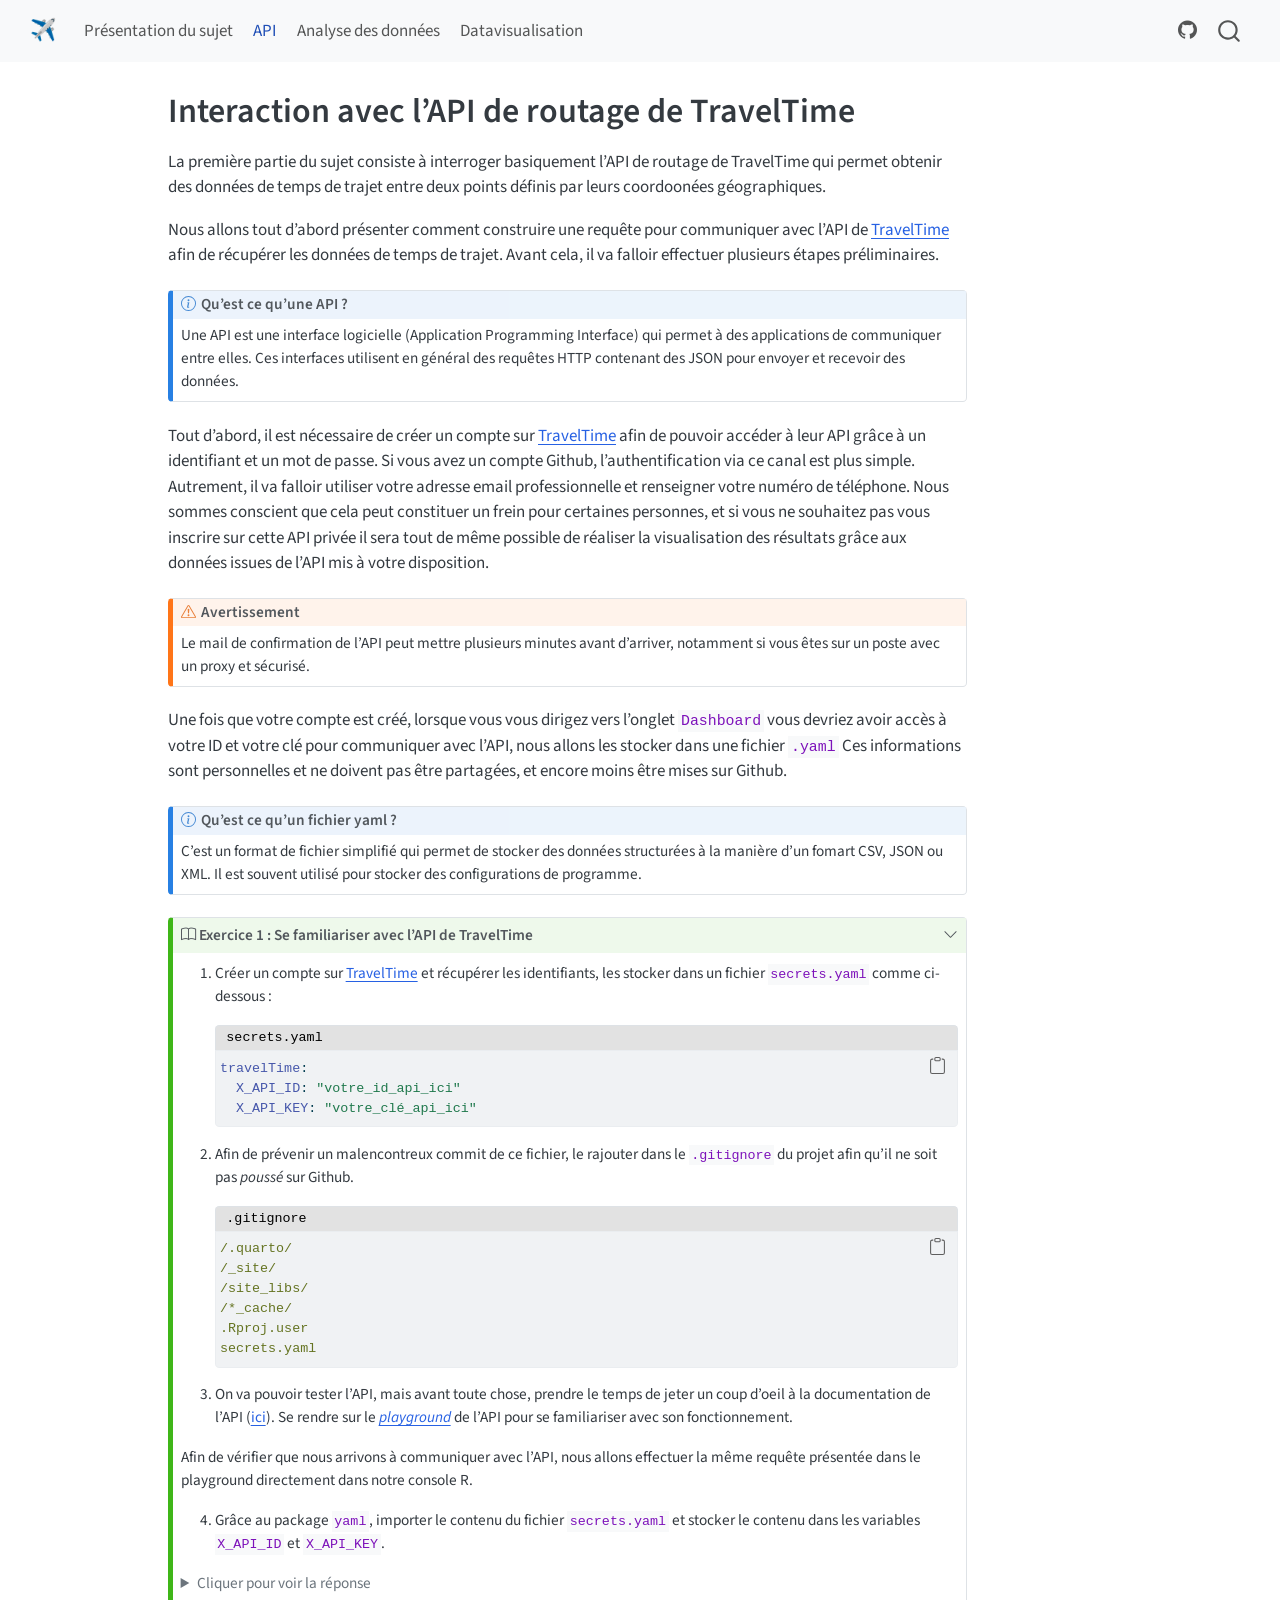
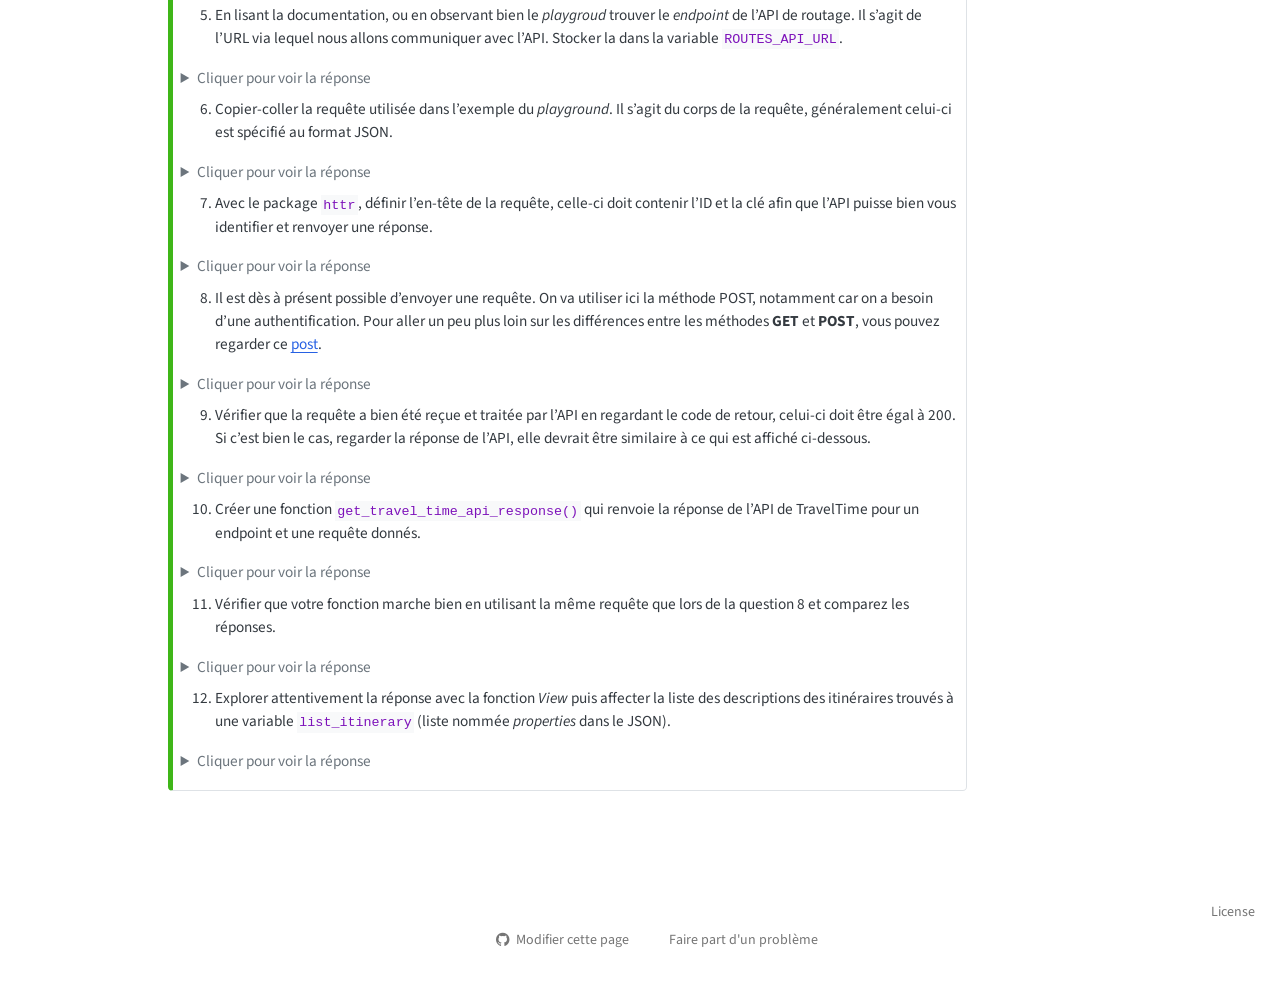
==== commit 1fc14798: "Built site for gh-pages" ====
--- a/1-api.html
+++ b/1-api.html
@@ -7,7 +7,7 @@
 <meta name="viewport" content="width=device-width, initial-scale=1.0, user-scalable=yes">
 
 
-<title>Funathon 2024 - Sujet 1 - Interaction avec l’API de routage de TravelTime</title>
+<title>✈️ - Interaction avec l’API de routage de TravelTime</title>
 <style>
 code{white-space: pre-wrap;}
 span.smallcaps{font-variant: small-caps;}
@@ -103,9 +103,9 @@
 
 
 <link rel="stylesheet" href="style/custom_styles.css">
-<meta property="og:title" content="Funathon 2024 - Sujet 1 - Interaction avec l’API de routage de TravelTime">
+<meta property="og:title" content="✈️ - Interaction avec l’API de routage de TravelTime">
 <meta property="og:description" content="Visualiser les émissions de CO2 liées à une mesure de restriction de liaison aérienne relativement à des durées de trajets ferroviaires dans le cadre. L’étude portera sur les liaisons aériennes entre les 10 plus grandes agglomérations de la Métropole française. Elle permettra de quantifier et de localiser les émissions de CO2 évitées avec des mesures hypothétiques d’interdictions de liaisons aériennes lorsqu’une alternative ferroviaire existe en moins de 3h30, 4h30, 5h30…">
-<meta property="og:site_name" content="Funathon 2024 - Sujet 1">
+<meta property="og:site_name" content="✈️">
 </head>
 
 <body class="nav-fixed">
@@ -114,6 +114,11 @@
   <header id="quarto-header" class="headroom fixed-top">
     <nav class="navbar navbar-expand-lg " data-bs-theme="dark">
       <div class="navbar-container container-fluid">
+      <div class="navbar-brand-container mx-auto">
+    <a class="navbar-brand" href="./index.html">
+    <span class="navbar-title">✈️</span>
+    </a>
+  </div>
             <div id="quarto-search" class="" title="Recherche"></div>
           <button class="navbar-toggler" type="button" data-bs-toggle="collapse" data-bs-target="#navbarCollapse" aria-controls="navbarCollapse" aria-expanded="false" aria-label="Basculer la navigation" onclick="if (window.quartoToggleHeadroom) { window.quartoToggleHeadroom(); }">
   <span class="navbar-toggler-icon"></span>
@@ -180,7 +185,7 @@
 
 
 <p>La première partie du sujet consiste à interroger basiquement l’API de routage de TravelTime qui permet obtenir des données de temps de trajet entre deux points définis par leurs coordoonées géographiques.</p>
-<p>Nous allons tout d’abord vous présenter comment construire une requête pour communiquer avec l’API de <a href="https://account.traveltime.com/">TravelTime</a> afin de récupérer les données de temps de trajet. Avant cela, il va falloir effectuer plusieurs étapes préliminaires.</p>
+<p>Nous allons tout d’abord présenter comment construire une requête pour communiquer avec l’API de <a href="https://account.traveltime.com/">TravelTime</a> afin de récupérer les données de temps de trajet. Avant cela, il va falloir effectuer plusieurs étapes préliminaires.</p>
 <div class="callout callout-style-default callout-note callout-titled">
 <div class="callout-header d-flex align-content-center">
 <div class="callout-icon-container">
@@ -194,7 +199,20 @@
 <p>Une API est une interface logicielle (Application Programming Interface) qui permet à des applications de communiquer entre elles. Ces interfaces utilisent en général des requêtes HTTP contenant des JSON pour envoyer et recevoir des données.</p>
 </div>
 </div>
-<p>Tout d’abord, il est nécessaire de créer un compte sur <a href="https://account.traveltime.com/">TravelTime</a> afin de pouvoir accéder à leur API grâce à un identifiant et un mot de passe. Si vous avez un compte Github, l’authentification via ce canal est plus simple.</p>
+<p>Tout d’abord, il est nécessaire de créer un compte sur <a href="https://account.traveltime.com/">TravelTime</a> afin de pouvoir accéder à leur API grâce à un identifiant et un mot de passe. Si vous avez un compte Github, l’authentification via ce canal est plus simple. Autrement, il va falloir utiliser votre adresse email professionnelle et renseigner votre numéro de téléphone. Nous sommes conscient que cela peut constituer un frein pour certaines personnes, et si vous ne souhaitez pas vous inscrire sur cette API privée il sera tout de même possible de réaliser la visualisation des résultats grâce aux données issues de l’API mis à votre disposition.</p>
+<div class="callout callout-style-default callout-warning callout-titled">
+<div class="callout-header d-flex align-content-center">
+<div class="callout-icon-container">
+<i class="callout-icon"></i>
+</div>
+<div class="callout-title-container flex-fill">
+Avertissement
+</div>
+</div>
+<div class="callout-body-container callout-body">
+<p>Le mail de confirmation de l’API peut mettre plusieurs minutes avant d’arriver, notamment si vous êtes sur un poste avec un proxy et sécurisé.</p>
+</div>
+</div>
 <p>Une fois que votre compte est créé, lorsque vous vous dirigez vers l’onglet <code>Dashboard</code> vous devriez avoir accès à votre ID et votre clé pour communiquer avec l’API, nous allons les stocker dans une fichier <code>.yaml</code> Ces informations sont personnelles et ne doivent pas être partagées, et encore moins être mises sur Github.</p>
 <div class="callout callout-style-default callout-note callout-titled">
 <div class="callout-header d-flex align-content-center">
@@ -210,7 +228,7 @@
 </div>
 </div>
 <div class="callout callout-style-default callout-tip no-icon callout-titled">
-<div class="callout-header d-flex align-content-center" data-bs-toggle="collapse" data-bs-target=".callout-3-contents" aria-controls="callout-3" aria-expanded="true" aria-label="Toggle callout">
+<div class="callout-header d-flex align-content-center" data-bs-toggle="collapse" data-bs-target=".callout-4-contents" aria-controls="callout-4" aria-expanded="true" aria-label="Toggle callout">
 <div class="callout-icon-container">
 <i class="callout-icon no-icon"></i>
 </div>
@@ -219,7 +237,7 @@
 </div>
 <div class="callout-btn-toggle d-inline-block border-0 py-1 ps-1 pe-0 float-end"><i class="callout-toggle"></i></div>
 </div>
-<div id="callout-3" class="callout-3-contents callout-collapse collapse show">
+<div id="callout-4" class="callout-4-contents callout-collapse collapse show">
 <div class="callout-body-container callout-body">
 <ol type="1">
 <li><p>Créer un compte sur <a href="https://account.traveltime.com/">TravelTime</a> et récupérer les identifiants, les stocker dans un fichier <code>secrets.yaml</code> comme ci-dessous :</p>
@@ -238,8 +256,10 @@
 </div>
 <div class="sourceCode" id="cb2" data-filename=".gitignore"><pre class="sourceCode yaml code-with-copy"><code class="sourceCode yaml"><span id="cb2-1"><a href="#cb2-1" aria-hidden="true" tabindex="-1"></a><span class="at">/.quarto/</span></span>
 <span id="cb2-2"><a href="#cb2-2" aria-hidden="true" tabindex="-1"></a><span class="at">/_site/</span></span>
-<span id="cb2-3"><a href="#cb2-3" aria-hidden="true" tabindex="-1"></a><span class="at">/*_cache/</span></span>
-<span id="cb2-4"><a href="#cb2-4" aria-hidden="true" tabindex="-1"></a><span class="at">secrets.yaml</span></span></code><button title="Copier vers le presse-papier" class="code-copy-button"><i class="bi"></i></button></pre></div>
+<span id="cb2-3"><a href="#cb2-3" aria-hidden="true" tabindex="-1"></a><span class="at">/site_libs/</span></span>
+<span id="cb2-4"><a href="#cb2-4" aria-hidden="true" tabindex="-1"></a><span class="at">/*_cache/</span></span>
+<span id="cb2-5"><a href="#cb2-5" aria-hidden="true" tabindex="-1"></a><span class="at">.Rproj.user</span></span>
+<span id="cb2-6"><a href="#cb2-6" aria-hidden="true" tabindex="-1"></a><span class="at">secrets.yaml</span></span></code><button title="Copier vers le presse-papier" class="code-copy-button"><i class="bi"></i></button></pre></div>
 </div></li>
 <li><p>On va pouvoir tester l’API, mais avant toute chose, prendre le temps de jeter un coup d’oeil à la documentation de l’API (<a href="https://docs.traveltime.com/api/overview/introduction">ici</a>). Se rendre sur le <a href="https://playground.traveltime.com/routes"><em>playground</em></a> de l’API pour se familiariser avec son fonctionnement.</p></li>
 </ol>
@@ -352,2900 +372,6 @@
 <span id="cb8-7"><a href="#cb8-7" aria-hidden="true" tabindex="-1"></a>  <span class="fu">print</span>(<span class="fu">sprintf</span>(<span class="st">"Une erreur est survenue. Code de la réponse : %d"</span>, httr<span class="sc">::</span><span class="fu">status_code</span>(response)))</span>
 <span id="cb8-8"><a href="#cb8-8" aria-hidden="true" tabindex="-1"></a>}</span></code><button title="Copier vers le presse-papier" class="code-copy-button"><i class="bi"></i></button></pre></div>
 </details>
-<div class="cell-output cell-output-stdout">
-<pre class="long-output"><code>[1] "La requête a bien été traitée"
-$results
-$results[[1]]
-$results[[1]]$search_id
-[1] "departure-search"
-
-$results[[1]]$locations
-$results[[1]]$locations[[1]]
-$results[[1]]$locations[[1]]$id
-[1] "point-to-1"
-
-$results[[1]]$locations[[1]]$properties
-$results[[1]]$locations[[1]]$properties[[1]]
-$results[[1]]$locations[[1]]$properties[[1]]$travel_time
-[1] 1253
-
-$results[[1]]$locations[[1]]$properties[[1]]$route
-$results[[1]]$locations[[1]]$properties[[1]]$route$departure_time
-[1] "2024-06-26T19:10:28+01:00"
-
-$results[[1]]$locations[[1]]$properties[[1]]$route$arrival_time
-[1] "2024-06-26T19:31:21+01:00"
-
-$results[[1]]$locations[[1]]$properties[[1]]$route$parts
-$results[[1]]$locations[[1]]$properties[[1]]$route$parts[[1]]
-$results[[1]]$locations[[1]]$properties[[1]]$route$parts[[1]]$id
-[1] 0
-
-$results[[1]]$locations[[1]]$properties[[1]]$route$parts[[1]]$type
-[1] "start_end"
-
-$results[[1]]$locations[[1]]$properties[[1]]$route$parts[[1]]$mode
-[1] "walk"
-
-$results[[1]]$locations[[1]]$properties[[1]]$route$parts[[1]]$directions
-[1] "Start your journey 28 meters southeast"
-
-$results[[1]]$locations[[1]]$properties[[1]]$route$parts[[1]]$distance
-[1] 28
-
-$results[[1]]$locations[[1]]$properties[[1]]$route$parts[[1]]$travel_time
-[1] 20
-
-$results[[1]]$locations[[1]]$properties[[1]]$route$parts[[1]]$coords
-$results[[1]]$locations[[1]]$properties[[1]]$route$parts[[1]]$coords[[1]]
-$results[[1]]$locations[[1]]$properties[[1]]$route$parts[[1]]$coords[[1]]$lat
-[1] 51.51196
-
-$results[[1]]$locations[[1]]$properties[[1]]$route$parts[[1]]$coords[[1]]$lng
-[1] -0.1279543
-
-
-$results[[1]]$locations[[1]]$properties[[1]]$route$parts[[1]]$coords[[2]]
-$results[[1]]$locations[[1]]$properties[[1]]$route$parts[[1]]$coords[[2]]$lat
-[1] 51.51172
-
-$results[[1]]$locations[[1]]$properties[[1]]$route$parts[[1]]$coords[[2]]$lng
-[1] -0.127818
-
-
-
-$results[[1]]$locations[[1]]$properties[[1]]$route$parts[[1]]$direction
-[1] "southeast"
-
-
-$results[[1]]$locations[[1]]$properties[[1]]$route$parts[[2]]
-$results[[1]]$locations[[1]]$properties[[1]]$route$parts[[2]]$id
-[1] 1
-
-$results[[1]]$locations[[1]]$properties[[1]]$route$parts[[2]]$type
-[1] "road"
-
-$results[[1]]$locations[[1]]$properties[[1]]$route$parts[[2]]$mode
-[1] "walk"
-
-$results[[1]]$locations[[1]]$properties[[1]]$route$parts[[2]]$directions
-[1] "Walk 16 meters"
-
-$results[[1]]$locations[[1]]$properties[[1]]$route$parts[[2]]$distance
-[1] 16
-
-$results[[1]]$locations[[1]]$properties[[1]]$route$parts[[2]]$travel_time
-[1] 14
-
-$results[[1]]$locations[[1]]$properties[[1]]$route$parts[[2]]$coords
-$results[[1]]$locations[[1]]$properties[[1]]$route$parts[[2]]$coords[[1]]
-$results[[1]]$locations[[1]]$properties[[1]]$route$parts[[2]]$coords[[1]]$lat
-[1] 51.51172
-
-$results[[1]]$locations[[1]]$properties[[1]]$route$parts[[2]]$coords[[1]]$lng
-[1] -0.127818
-
-
-$results[[1]]$locations[[1]]$properties[[1]]$route$parts[[2]]$coords[[2]]
-$results[[1]]$locations[[1]]$properties[[1]]$route$parts[[2]]$coords[[2]]$lat
-[1] 51.51171
-
-$results[[1]]$locations[[1]]$properties[[1]]$route$parts[[2]]$coords[[2]]$lng
-[1] -0.1277992
-
-
-$results[[1]]$locations[[1]]$properties[[1]]$route$parts[[2]]$coords[[3]]
-$results[[1]]$locations[[1]]$properties[[1]]$route$parts[[2]]$coords[[3]]$lat
-[1] 51.51165
-
-$results[[1]]$locations[[1]]$properties[[1]]$route$parts[[2]]$coords[[3]]$lng
-[1] -0.1277612
-
-
-$results[[1]]$locations[[1]]$properties[[1]]$route$parts[[2]]$coords[[4]]
-$results[[1]]$locations[[1]]$properties[[1]]$route$parts[[2]]$coords[[4]]$lat
-[1] 51.51163
-
-$results[[1]]$locations[[1]]$properties[[1]]$route$parts[[2]]$coords[[4]]$lng
-[1] -0.1277487
-
-
-$results[[1]]$locations[[1]]$properties[[1]]$route$parts[[2]]$coords[[5]]
-$results[[1]]$locations[[1]]$properties[[1]]$route$parts[[2]]$coords[[5]]$lat
-[1] 51.51162
-
-$results[[1]]$locations[[1]]$properties[[1]]$route$parts[[2]]$coords[[5]]$lng
-[1] -0.1277957
-
-
-$results[[1]]$locations[[1]]$properties[[1]]$route$parts[[2]]$coords[[6]]
-$results[[1]]$locations[[1]]$properties[[1]]$route$parts[[2]]$coords[[6]]$lat
-[1] 51.51162
-
-$results[[1]]$locations[[1]]$properties[[1]]$route$parts[[2]]$coords[[6]]$lng
-[1] -0.1278105
-
-
-$results[[1]]$locations[[1]]$properties[[1]]$route$parts[[2]]$coords[[7]]
-$results[[1]]$locations[[1]]$properties[[1]]$route$parts[[2]]$coords[[7]]$lat
-[1] 51.5116
-
-$results[[1]]$locations[[1]]$properties[[1]]$route$parts[[2]]$coords[[7]]$lng
-[1] -0.127838
-
-
-
-
-$results[[1]]$locations[[1]]$properties[[1]]$route$parts[[3]]
-$results[[1]]$locations[[1]]$properties[[1]]$route$parts[[3]]$id
-[1] 2
-
-$results[[1]]$locations[[1]]$properties[[1]]$route$parts[[3]]$type
-[1] "basic"
-
-$results[[1]]$locations[[1]]$properties[[1]]$route$parts[[3]]$mode
-[1] "walk"
-
-$results[[1]]$locations[[1]]$properties[[1]]$route$parts[[3]]$directions
-[1] "Enter 'Leicester Square Underground Station' through 'Entrance 3'"
-
-$results[[1]]$locations[[1]]$properties[[1]]$route$parts[[3]]$distance
-[1] 61
-
-$results[[1]]$locations[[1]]$properties[[1]]$route$parts[[3]]$travel_time
-[1] 309
-
-$results[[1]]$locations[[1]]$properties[[1]]$route$parts[[3]]$coords
-$results[[1]]$locations[[1]]$properties[[1]]$route$parts[[3]]$coords[[1]]
-$results[[1]]$locations[[1]]$properties[[1]]$route$parts[[3]]$coords[[1]]$lat
-[1] 51.5116
-
-$results[[1]]$locations[[1]]$properties[[1]]$route$parts[[3]]$coords[[1]]$lng
-[1] -0.127838
-
-
-$results[[1]]$locations[[1]]$properties[[1]]$route$parts[[3]]$coords[[2]]
-$results[[1]]$locations[[1]]$properties[[1]]$route$parts[[3]]$coords[[2]]$lat
-[1] 51.51161
-
-$results[[1]]$locations[[1]]$properties[[1]]$route$parts[[3]]$coords[[2]]$lng
-[1] -0.1279264
-
-
-$results[[1]]$locations[[1]]$properties[[1]]$route$parts[[3]]$coords[[3]]
-$results[[1]]$locations[[1]]$properties[[1]]$route$parts[[3]]$coords[[3]]$lat
-[1] 51.51191
-
-$results[[1]]$locations[[1]]$properties[[1]]$route$parts[[3]]$coords[[3]]$lng
-[1] -0.1285772
-
-
-
-
-$results[[1]]$locations[[1]]$properties[[1]]$route$parts[[4]]
-$results[[1]]$locations[[1]]$properties[[1]]$route$parts[[4]]$id
-[1] 3
-
-$results[[1]]$locations[[1]]$properties[[1]]$route$parts[[4]]$type
-[1] "public_transport"
-
-$results[[1]]$locations[[1]]$properties[[1]]$route$parts[[4]]$mode
-[1] "rail_underground"
-
-$results[[1]]$locations[[1]]$properties[[1]]$route$parts[[4]]$directions
-[1] "Take a train (Northern (of London Underground (TfL)) line) from 'Leicester Square Underground Station' (leaves at 19:16) to 'Waterloo Underground Station' (arrives at 19:18) (3 stops)"
-
-$results[[1]]$locations[[1]]$properties[[1]]$route$parts[[4]]$distance
-[1] 0
-
-$results[[1]]$locations[[1]]$properties[[1]]$route$parts[[4]]$travel_time
-[1] 150
-
-$results[[1]]$locations[[1]]$properties[[1]]$route$parts[[4]]$coords
-$results[[1]]$locations[[1]]$properties[[1]]$route$parts[[4]]$coords[[1]]
-$results[[1]]$locations[[1]]$properties[[1]]$route$parts[[4]]$coords[[1]]$lat
-[1] 51.51191
-
-$results[[1]]$locations[[1]]$properties[[1]]$route$parts[[4]]$coords[[1]]$lng
-[1] -0.1285772
-
-
-$results[[1]]$locations[[1]]$properties[[1]]$route$parts[[4]]$coords[[2]]
-$results[[1]]$locations[[1]]$properties[[1]]$route$parts[[4]]$coords[[2]]$lat
-[1] 51.5088
-
-$results[[1]]$locations[[1]]$properties[[1]]$route$parts[[4]]$coords[[2]]$lng
-[1] -0.1255917
-
-
-$results[[1]]$locations[[1]]$properties[[1]]$route$parts[[4]]$coords[[3]]
-$results[[1]]$locations[[1]]$properties[[1]]$route$parts[[4]]$coords[[3]]$lat
-[1] 51.50729
-
-$results[[1]]$locations[[1]]$properties[[1]]$route$parts[[4]]$coords[[3]]$lng
-[1] -0.1225412
-
-
-$results[[1]]$locations[[1]]$properties[[1]]$route$parts[[4]]$coords[[4]]
-$results[[1]]$locations[[1]]$properties[[1]]$route$parts[[4]]$coords[[4]]$lat
-[1] 51.50319
-
-$results[[1]]$locations[[1]]$properties[[1]]$route$parts[[4]]$coords[[4]]$lng
-[1] -0.1135745
-
-
-
-$results[[1]]$locations[[1]]$properties[[1]]$route$parts[[4]]$line
-[1] "Northern (of London Underground (TfL))"
-
-$results[[1]]$locations[[1]]$properties[[1]]$route$parts[[4]]$departure_station
-[1] "Leicester Square Underground Station"
-
-$results[[1]]$locations[[1]]$properties[[1]]$route$parts[[4]]$arrival_station
-[1] "Waterloo Underground Station"
-
-$results[[1]]$locations[[1]]$properties[[1]]$route$parts[[4]]$departs_at
-[1] "19:16"
-
-$results[[1]]$locations[[1]]$properties[[1]]$route$parts[[4]]$arrives_at
-[1] "19:18"
-
-$results[[1]]$locations[[1]]$properties[[1]]$route$parts[[4]]$num_stops
-[1] 3
-
-
-$results[[1]]$locations[[1]]$properties[[1]]$route$parts[[5]]
-$results[[1]]$locations[[1]]$properties[[1]]$route$parts[[5]]$id
-[1] 4
-
-$results[[1]]$locations[[1]]$properties[[1]]$route$parts[[5]]$type
-[1] "basic"
-
-$results[[1]]$locations[[1]]$properties[[1]]$route$parts[[5]]$mode
-[1] "walk"
-
-$results[[1]]$locations[[1]]$properties[[1]]$route$parts[[5]]$directions
-[1] "Change stop"
-
-$results[[1]]$locations[[1]]$properties[[1]]$route$parts[[5]]$distance
-[1] 74
-
-$results[[1]]$locations[[1]]$properties[[1]]$route$parts[[5]]$travel_time
-[1] 132
-
-$results[[1]]$locations[[1]]$properties[[1]]$route$parts[[5]]$coords
-$results[[1]]$locations[[1]]$properties[[1]]$route$parts[[5]]$coords[[1]]
-$results[[1]]$locations[[1]]$properties[[1]]$route$parts[[5]]$coords[[1]]$lat
-[1] 51.50319
-
-$results[[1]]$locations[[1]]$properties[[1]]$route$parts[[5]]$coords[[1]]$lng
-[1] -0.1135745
-
-
-$results[[1]]$locations[[1]]$properties[[1]]$route$parts[[5]]$coords[[2]]
-$results[[1]]$locations[[1]]$properties[[1]]$route$parts[[5]]$coords[[2]]$lat
-[1] 51.50268
-
-$results[[1]]$locations[[1]]$properties[[1]]$route$parts[[5]]$coords[[2]]$lng
-[1] -0.112875
-
-
-
-
-$results[[1]]$locations[[1]]$properties[[1]]$route$parts[[6]]
-$results[[1]]$locations[[1]]$properties[[1]]$route$parts[[6]]$id
-[1] 5
-
-$results[[1]]$locations[[1]]$properties[[1]]$route$parts[[6]]$type
-[1] "public_transport"
-
-$results[[1]]$locations[[1]]$properties[[1]]$route$parts[[6]]$mode
-[1] "rail_underground"
-
-$results[[1]]$locations[[1]]$properties[[1]]$route$parts[[6]]$directions
-[1] "Take a train (Waterloo &amp; City (of London Underground (TfL)) line) from 'Waterloo Underground Station' (leaves at 19:21) to 'Bank Underground Station' (arrives at 19:25) (1 stops)"
-
-$results[[1]]$locations[[1]]$properties[[1]]$route$parts[[6]]$distance
-[1] 0
-
-$results[[1]]$locations[[1]]$properties[[1]]$route$parts[[6]]$travel_time
-[1] 247
-
-$results[[1]]$locations[[1]]$properties[[1]]$route$parts[[6]]$coords
-$results[[1]]$locations[[1]]$properties[[1]]$route$parts[[6]]$coords[[1]]
-$results[[1]]$locations[[1]]$properties[[1]]$route$parts[[6]]$coords[[1]]$lat
-[1] 51.50268
-
-$results[[1]]$locations[[1]]$properties[[1]]$route$parts[[6]]$coords[[1]]$lng
-[1] -0.112875
-
-
-$results[[1]]$locations[[1]]$properties[[1]]$route$parts[[6]]$coords[[2]]
-$results[[1]]$locations[[1]]$properties[[1]]$route$parts[[6]]$coords[[2]]$lat
-[1] 51.51331
-
-$results[[1]]$locations[[1]]$properties[[1]]$route$parts[[6]]$coords[[2]]$lng
-[1] -0.08833874
-
-
-
-$results[[1]]$locations[[1]]$properties[[1]]$route$parts[[6]]$line
-[1] "Waterloo &amp; City (of London Underground (TfL))"
-
-$results[[1]]$locations[[1]]$properties[[1]]$route$parts[[6]]$departure_station
-[1] "Waterloo Underground Station"
-
-$results[[1]]$locations[[1]]$properties[[1]]$route$parts[[6]]$arrival_station
-[1] "Bank Underground Station"
-
-$results[[1]]$locations[[1]]$properties[[1]]$route$parts[[6]]$departs_at
-[1] "19:21"
-
-$results[[1]]$locations[[1]]$properties[[1]]$route$parts[[6]]$arrives_at
-[1] "19:25"
-
-$results[[1]]$locations[[1]]$properties[[1]]$route$parts[[6]]$num_stops
-[1] 1
-
-
-$results[[1]]$locations[[1]]$properties[[1]]$route$parts[[7]]
-$results[[1]]$locations[[1]]$properties[[1]]$route$parts[[7]]$id
-[1] 6
-
-$results[[1]]$locations[[1]]$properties[[1]]$route$parts[[7]]$type
-[1] "basic"
-
-$results[[1]]$locations[[1]]$properties[[1]]$route$parts[[7]]$mode
-[1] "walk"
-
-$results[[1]]$locations[[1]]$properties[[1]]$route$parts[[7]]$directions
-[1] "Leave Bank Underground Station"
-
-$results[[1]]$locations[[1]]$properties[[1]]$route$parts[[7]]$distance
-[1] 14
-
-$results[[1]]$locations[[1]]$properties[[1]]$route$parts[[7]]$travel_time
-[1] 21
-
-$results[[1]]$locations[[1]]$properties[[1]]$route$parts[[7]]$coords
-$results[[1]]$locations[[1]]$properties[[1]]$route$parts[[7]]$coords[[1]]
-$results[[1]]$locations[[1]]$properties[[1]]$route$parts[[7]]$coords[[1]]$lat
-[1] 51.51331
-
-$results[[1]]$locations[[1]]$properties[[1]]$route$parts[[7]]$coords[[1]]$lng
-[1] -0.08833874
-
-
-$results[[1]]$locations[[1]]$properties[[1]]$route$parts[[7]]$coords[[2]]
-$results[[1]]$locations[[1]]$properties[[1]]$route$parts[[7]]$coords[[2]]$lat
-[1] 51.51335
-
-$results[[1]]$locations[[1]]$properties[[1]]$route$parts[[7]]$coords[[2]]$lng
-[1] -0.088138
-
-
-
-
-$results[[1]]$locations[[1]]$properties[[1]]$route$parts[[8]]
-$results[[1]]$locations[[1]]$properties[[1]]$route$parts[[8]]$id
-[1] 7
-
-$results[[1]]$locations[[1]]$properties[[1]]$route$parts[[8]]$type
-[1] "road"
-
-$results[[1]]$locations[[1]]$properties[[1]]$route$parts[[8]]$mode
-[1] "walk"
-
-$results[[1]]$locations[[1]]$properties[[1]]$route$parts[[8]]$directions
-[1] "Walk 23 meters along Cornhill"
-
-$results[[1]]$locations[[1]]$properties[[1]]$route$parts[[8]]$distance
-[1] 23
-
-$results[[1]]$locations[[1]]$properties[[1]]$route$parts[[8]]$travel_time
-[1] 17
-
-$results[[1]]$locations[[1]]$properties[[1]]$route$parts[[8]]$coords
-$results[[1]]$locations[[1]]$properties[[1]]$route$parts[[8]]$coords[[1]]
-$results[[1]]$locations[[1]]$properties[[1]]$route$parts[[8]]$coords[[1]]$lat
-[1] 51.51335
-
-$results[[1]]$locations[[1]]$properties[[1]]$route$parts[[8]]$coords[[1]]$lng
-[1] -0.088138
-
-
-$results[[1]]$locations[[1]]$properties[[1]]$route$parts[[8]]$coords[[2]]
-$results[[1]]$locations[[1]]$properties[[1]]$route$parts[[8]]$coords[[2]]$lat
-[1] 51.51332
-
-$results[[1]]$locations[[1]]$properties[[1]]$route$parts[[8]]$coords[[2]]$lng
-[1] -0.0880558
-
-
-$results[[1]]$locations[[1]]$properties[[1]]$route$parts[[8]]$coords[[3]]
-$results[[1]]$locations[[1]]$properties[[1]]$route$parts[[8]]$coords[[3]]$lat
-[1] 51.51331
-
-$results[[1]]$locations[[1]]$properties[[1]]$route$parts[[8]]$coords[[3]]$lng
-[1] -0.0879864
-
-
-$results[[1]]$locations[[1]]$properties[[1]]$route$parts[[8]]$coords[[4]]
-$results[[1]]$locations[[1]]$properties[[1]]$route$parts[[8]]$coords[[4]]$lat
-[1] 51.51331
-
-$results[[1]]$locations[[1]]$properties[[1]]$route$parts[[8]]$coords[[4]]$lng
-[1] -0.0878904
-
-
-$results[[1]]$locations[[1]]$properties[[1]]$route$parts[[8]]$coords[[5]]
-$results[[1]]$locations[[1]]$properties[[1]]$route$parts[[8]]$coords[[5]]$lat
-[1] 51.51332
-
-$results[[1]]$locations[[1]]$properties[[1]]$route$parts[[8]]$coords[[5]]$lng
-[1] -0.087818
-
-
-
-$results[[1]]$locations[[1]]$properties[[1]]$route$parts[[8]]$road
-[1] "Cornhill"
-
-
-$results[[1]]$locations[[1]]$properties[[1]]$route$parts[[9]]
-$results[[1]]$locations[[1]]$properties[[1]]$route$parts[[9]]$id
-[1] 8
-
-$results[[1]]$locations[[1]]$properties[[1]]$route$parts[[9]]$type
-[1] "road"
-
-$results[[1]]$locations[[1]]$properties[[1]]$route$parts[[9]]$mode
-[1] "walk"
-
-$results[[1]]$locations[[1]]$properties[[1]]$route$parts[[9]]$directions
-[1] "Turn right onto Popes Head Alley and walk 6 meters"
-
-$results[[1]]$locations[[1]]$properties[[1]]$route$parts[[9]]$distance
-[1] 6
-
-$results[[1]]$locations[[1]]$properties[[1]]$route$parts[[9]]$travel_time
-[1] 5
-
-$results[[1]]$locations[[1]]$properties[[1]]$route$parts[[9]]$coords
-$results[[1]]$locations[[1]]$properties[[1]]$route$parts[[9]]$coords[[1]]
-$results[[1]]$locations[[1]]$properties[[1]]$route$parts[[9]]$coords[[1]]$lat
-[1] 51.51332
-
-$results[[1]]$locations[[1]]$properties[[1]]$route$parts[[9]]$coords[[1]]$lng
-[1] -0.087818
-
-
-$results[[1]]$locations[[1]]$properties[[1]]$route$parts[[9]]$coords[[2]]
-$results[[1]]$locations[[1]]$properties[[1]]$route$parts[[9]]$coords[[2]]$lat
-[1] 51.51327
-
-$results[[1]]$locations[[1]]$properties[[1]]$route$parts[[9]]$coords[[2]]$lng
-[1] -0.0878348
-
-
-
-$results[[1]]$locations[[1]]$properties[[1]]$route$parts[[9]]$road
-[1] "Popes Head Alley"
-
-$results[[1]]$locations[[1]]$properties[[1]]$route$parts[[9]]$turn
-[1] "right"
-
-
-$results[[1]]$locations[[1]]$properties[[1]]$route$parts[[10]]
-$results[[1]]$locations[[1]]$properties[[1]]$route$parts[[10]]$id
-[1] 9
-
-$results[[1]]$locations[[1]]$properties[[1]]$route$parts[[10]]$type
-[1] "basic"
-
-$results[[1]]$locations[[1]]$properties[[1]]$route$parts[[10]]$mode
-[1] "walk"
-
-$results[[1]]$locations[[1]]$properties[[1]]$route$parts[[10]]$directions
-[1] "Go to 'Bank Station  Cornhill, Stop E'"
-
-$results[[1]]$locations[[1]]$properties[[1]]$route$parts[[10]]$distance
-[1] 5
-
-$results[[1]]$locations[[1]]$properties[[1]]$route$parts[[10]]$travel_time
-[1] 8
-
-$results[[1]]$locations[[1]]$properties[[1]]$route$parts[[10]]$coords
-$results[[1]]$locations[[1]]$properties[[1]]$route$parts[[10]]$coords[[1]]
-$results[[1]]$locations[[1]]$properties[[1]]$route$parts[[10]]$coords[[1]]$lat
-[1] 51.51327
-
-$results[[1]]$locations[[1]]$properties[[1]]$route$parts[[10]]$coords[[1]]$lng
-[1] -0.0878348
-
-
-$results[[1]]$locations[[1]]$properties[[1]]$route$parts[[10]]$coords[[2]]
-$results[[1]]$locations[[1]]$properties[[1]]$route$parts[[10]]$coords[[2]]$lat
-[1] 51.51327
-
-$results[[1]]$locations[[1]]$properties[[1]]$route$parts[[10]]$coords[[2]]$lng
-[1] -0.08774938
-
-
-
-
-$results[[1]]$locations[[1]]$properties[[1]]$route$parts[[11]]
-$results[[1]]$locations[[1]]$properties[[1]]$route$parts[[11]]$id
-[1] 10
-
-$results[[1]]$locations[[1]]$properties[[1]]$route$parts[[11]]$type
-[1] "public_transport"
-
-$results[[1]]$locations[[1]]$properties[[1]]$route$parts[[11]]$mode
-[1] "bus"
-
-$results[[1]]$locations[[1]]$properties[[1]]$route$parts[[11]]$directions
-[1] "Take a bus (25 (of Stagecoach London)) from 'Bank Station  Cornhill' (leaves at 19:26) to 'Poultry  Bank Station' (arrives at 19:26) (1 stops)"
-
-$results[[1]]$locations[[1]]$properties[[1]]$route$parts[[11]]$distance
-[1] 0
-
-$results[[1]]$locations[[1]]$properties[[1]]$route$parts[[11]]$travel_time
-[1] 41
-
-$results[[1]]$locations[[1]]$properties[[1]]$route$parts[[11]]$coords
-$results[[1]]$locations[[1]]$properties[[1]]$route$parts[[11]]$coords[[1]]
-$results[[1]]$locations[[1]]$properties[[1]]$route$parts[[11]]$coords[[1]]$lat
-[1] 51.51327
-
-$results[[1]]$locations[[1]]$properties[[1]]$route$parts[[11]]$coords[[1]]$lng
-[1] -0.08774938
-
-
-$results[[1]]$locations[[1]]$properties[[1]]$route$parts[[11]]$coords[[2]]
-$results[[1]]$locations[[1]]$properties[[1]]$route$parts[[11]]$coords[[2]]$lat
-[1] 51.51359
-
-$results[[1]]$locations[[1]]$properties[[1]]$route$parts[[11]]$coords[[2]]$lng
-[1] -0.09129586
-
-
-
-$results[[1]]$locations[[1]]$properties[[1]]$route$parts[[11]]$line
-[1] "25 (of Stagecoach London)"
-
-$results[[1]]$locations[[1]]$properties[[1]]$route$parts[[11]]$departure_station
-[1] "Bank Station  Cornhill"
-
-$results[[1]]$locations[[1]]$properties[[1]]$route$parts[[11]]$arrival_station
-[1] "Poultry  Bank Station"
-
-$results[[1]]$locations[[1]]$properties[[1]]$route$parts[[11]]$departs_at
-[1] "19:26"
-
-$results[[1]]$locations[[1]]$properties[[1]]$route$parts[[11]]$arrives_at
-[1] "19:26"
-
-$results[[1]]$locations[[1]]$properties[[1]]$route$parts[[11]]$num_stops
-[1] 1
-
-
-$results[[1]]$locations[[1]]$properties[[1]]$route$parts[[12]]
-$results[[1]]$locations[[1]]$properties[[1]]$route$parts[[12]]$id
-[1] 11
-
-$results[[1]]$locations[[1]]$properties[[1]]$route$parts[[12]]$type
-[1] "basic"
-
-$results[[1]]$locations[[1]]$properties[[1]]$route$parts[[12]]$mode
-[1] "walk"
-
-$results[[1]]$locations[[1]]$properties[[1]]$route$parts[[12]]$directions
-[1] "Leave Poultry  Bank Station"
-
-$results[[1]]$locations[[1]]$properties[[1]]$route$parts[[12]]$distance
-[1] 9
-
-$results[[1]]$locations[[1]]$properties[[1]]$route$parts[[12]]$travel_time
-[1] 13
-
-$results[[1]]$locations[[1]]$properties[[1]]$route$parts[[12]]$coords
-$results[[1]]$locations[[1]]$properties[[1]]$route$parts[[12]]$coords[[1]]
-$results[[1]]$locations[[1]]$properties[[1]]$route$parts[[12]]$coords[[1]]$lat
-[1] 51.51359
-
-$results[[1]]$locations[[1]]$properties[[1]]$route$parts[[12]]$coords[[1]]$lng
-[1] -0.09129586
-
-
-$results[[1]]$locations[[1]]$properties[[1]]$route$parts[[12]]$coords[[2]]
-$results[[1]]$locations[[1]]$properties[[1]]$route$parts[[12]]$coords[[2]]$lat
-[1] 51.51367
-
-$results[[1]]$locations[[1]]$properties[[1]]$route$parts[[12]]$coords[[2]]$lng
-[1] -0.0913163
-
-
-
-
-$results[[1]]$locations[[1]]$properties[[1]]$route$parts[[13]]
-$results[[1]]$locations[[1]]$properties[[1]]$route$parts[[13]]$id
-[1] 12
-
-$results[[1]]$locations[[1]]$properties[[1]]$route$parts[[13]]$type
-[1] "road"
-
-$results[[1]]$locations[[1]]$properties[[1]]$route$parts[[13]]$mode
-[1] "walk"
-
-$results[[1]]$locations[[1]]$properties[[1]]$route$parts[[13]]$directions
-[1] "Walk 59 meters"
-
-$results[[1]]$locations[[1]]$properties[[1]]$route$parts[[13]]$distance
-[1] 59
-
-$results[[1]]$locations[[1]]$properties[[1]]$route$parts[[13]]$travel_time
-[1] 53
-
-$results[[1]]$locations[[1]]$properties[[1]]$route$parts[[13]]$coords
-$results[[1]]$locations[[1]]$properties[[1]]$route$parts[[13]]$coords[[1]]
-$results[[1]]$locations[[1]]$properties[[1]]$route$parts[[13]]$coords[[1]]$lat
-[1] 51.51367
-
-$results[[1]]$locations[[1]]$properties[[1]]$route$parts[[13]]$coords[[1]]$lng
-[1] -0.0913163
-
-
-$results[[1]]$locations[[1]]$properties[[1]]$route$parts[[13]]$coords[[2]]
-$results[[1]]$locations[[1]]$properties[[1]]$route$parts[[13]]$coords[[2]]$lat
-[1] 51.51371
-
-$results[[1]]$locations[[1]]$properties[[1]]$route$parts[[13]]$coords[[2]]$lng
-[1] -0.0913021
-
-
-$results[[1]]$locations[[1]]$properties[[1]]$route$parts[[13]]$coords[[3]]
-$results[[1]]$locations[[1]]$properties[[1]]$route$parts[[13]]$coords[[3]]$lat
-[1] 51.51372
-
-$results[[1]]$locations[[1]]$properties[[1]]$route$parts[[13]]$coords[[3]]$lng
-[1] -0.0912981
-
-
-$results[[1]]$locations[[1]]$properties[[1]]$route$parts[[13]]$coords[[4]]
-$results[[1]]$locations[[1]]$properties[[1]]$route$parts[[13]]$coords[[4]]$lat
-[1] 51.51383
-
-$results[[1]]$locations[[1]]$properties[[1]]$route$parts[[13]]$coords[[4]]$lng
-[1] -0.0920269
-
-
-$results[[1]]$locations[[1]]$properties[[1]]$route$parts[[13]]$coords[[5]]
-$results[[1]]$locations[[1]]$properties[[1]]$route$parts[[13]]$coords[[5]]$lat
-[1] 51.51383
-
-$results[[1]]$locations[[1]]$properties[[1]]$route$parts[[13]]$coords[[5]]$lng
-[1] -0.0920717
-
-
-
-
-$results[[1]]$locations[[1]]$properties[[1]]$route$parts[[14]]
-$results[[1]]$locations[[1]]$properties[[1]]$route$parts[[14]]$id
-[1] 13
-
-$results[[1]]$locations[[1]]$properties[[1]]$route$parts[[14]]$type
-[1] "road"
-
-$results[[1]]$locations[[1]]$properties[[1]]$route$parts[[14]]$mode
-[1] "walk"
-
-$results[[1]]$locations[[1]]$properties[[1]]$route$parts[[14]]$directions
-[1] "Turn right onto Ironmonger Lane and walk 4 meters"
-
-$results[[1]]$locations[[1]]$properties[[1]]$route$parts[[14]]$distance
-[1] 4
-
-$results[[1]]$locations[[1]]$properties[[1]]$route$parts[[14]]$travel_time
-[1] 3
-
-$results[[1]]$locations[[1]]$properties[[1]]$route$parts[[14]]$coords
-$results[[1]]$locations[[1]]$properties[[1]]$route$parts[[14]]$coords[[1]]
-$results[[1]]$locations[[1]]$properties[[1]]$route$parts[[14]]$coords[[1]]$lat
-[1] 51.51383
-
-$results[[1]]$locations[[1]]$properties[[1]]$route$parts[[14]]$coords[[1]]$lng
-[1] -0.0920717
-
-
-$results[[1]]$locations[[1]]$properties[[1]]$route$parts[[14]]$coords[[2]]
-$results[[1]]$locations[[1]]$properties[[1]]$route$parts[[14]]$coords[[2]]$lat
-[1] 51.51387
-
-$results[[1]]$locations[[1]]$properties[[1]]$route$parts[[14]]$coords[[2]]$lng
-[1] -0.0920617
-
-
-
-$results[[1]]$locations[[1]]$properties[[1]]$route$parts[[14]]$road
-[1] "Ironmonger Lane"
-
-$results[[1]]$locations[[1]]$properties[[1]]$route$parts[[14]]$turn
-[1] "right"
-
-
-$results[[1]]$locations[[1]]$properties[[1]]$route$parts[[15]]
-$results[[1]]$locations[[1]]$properties[[1]]$route$parts[[15]]$id
-[1] 14
-
-$results[[1]]$locations[[1]]$properties[[1]]$route$parts[[15]]$type
-[1] "road"
-
-$results[[1]]$locations[[1]]$properties[[1]]$route$parts[[15]]$mode
-[1] "walk"
-
-$results[[1]]$locations[[1]]$properties[[1]]$route$parts[[15]]$directions
-[1] "Turn left  and walk 138 meters"
-
-$results[[1]]$locations[[1]]$properties[[1]]$route$parts[[15]]$distance
-[1] 138
-
-$results[[1]]$locations[[1]]$properties[[1]]$route$parts[[15]]$travel_time
-[1] 109
-
-$results[[1]]$locations[[1]]$properties[[1]]$route$parts[[15]]$coords
-$results[[1]]$locations[[1]]$properties[[1]]$route$parts[[15]]$coords[[1]]
-$results[[1]]$locations[[1]]$properties[[1]]$route$parts[[15]]$coords[[1]]$lat
-[1] 51.51387
-
-$results[[1]]$locations[[1]]$properties[[1]]$route$parts[[15]]$coords[[1]]$lng
-[1] -0.0920617
-
-
-$results[[1]]$locations[[1]]$properties[[1]]$route$parts[[15]]$coords[[2]]
-$results[[1]]$locations[[1]]$properties[[1]]$route$parts[[15]]$coords[[2]]$lat
-[1] 51.51388
-
-$results[[1]]$locations[[1]]$properties[[1]]$route$parts[[15]]$coords[[2]]$lng
-[1] -0.0920848
-
-
-$results[[1]]$locations[[1]]$properties[[1]]$route$parts[[15]]$coords[[3]]
-$results[[1]]$locations[[1]]$properties[[1]]$route$parts[[15]]$coords[[3]]$lat
-[1] 51.51388
-
-$results[[1]]$locations[[1]]$properties[[1]]$route$parts[[15]]$coords[[3]]$lng
-[1] -0.092094
-
-
-$results[[1]]$locations[[1]]$properties[[1]]$route$parts[[15]]$coords[[4]]
-$results[[1]]$locations[[1]]$properties[[1]]$route$parts[[15]]$coords[[4]]$lat
-[1] 51.5139
-
-$results[[1]]$locations[[1]]$properties[[1]]$route$parts[[15]]$coords[[4]]$lng
-[1] -0.0922426
-
-
-$results[[1]]$locations[[1]]$properties[[1]]$route$parts[[15]]$coords[[5]]
-$results[[1]]$locations[[1]]$properties[[1]]$route$parts[[15]]$coords[[5]]$lat
-[1] 51.5139
-
-$results[[1]]$locations[[1]]$properties[[1]]$route$parts[[15]]$coords[[5]]$lng
-[1] -0.0922712
-
-
-$results[[1]]$locations[[1]]$properties[[1]]$route$parts[[15]]$coords[[6]]
-$results[[1]]$locations[[1]]$properties[[1]]$route$parts[[15]]$coords[[6]]$lat
-[1] 51.51392
-
-$results[[1]]$locations[[1]]$properties[[1]]$route$parts[[15]]$coords[[6]]$lng
-[1] -0.0922715
-
-
-$results[[1]]$locations[[1]]$properties[[1]]$route$parts[[15]]$coords[[7]]
-$results[[1]]$locations[[1]]$properties[[1]]$route$parts[[15]]$coords[[7]]$lat
-[1] 51.51431
-
-$results[[1]]$locations[[1]]$properties[[1]]$route$parts[[15]]$coords[[7]]$lng
-[1] -0.0921998
-
-
-$results[[1]]$locations[[1]]$properties[[1]]$route$parts[[15]]$coords[[8]]
-$results[[1]]$locations[[1]]$properties[[1]]$route$parts[[15]]$coords[[8]]$lat
-[1] 51.51441
-
-$results[[1]]$locations[[1]]$properties[[1]]$route$parts[[15]]$coords[[8]]$lng
-[1] -0.0921822
-
-
-$results[[1]]$locations[[1]]$properties[[1]]$route$parts[[15]]$coords[[9]]
-$results[[1]]$locations[[1]]$properties[[1]]$route$parts[[15]]$coords[[9]]$lat
-[1] 51.51442
-
-$results[[1]]$locations[[1]]$properties[[1]]$route$parts[[15]]$coords[[9]]$lng
-[1] -0.0921797
-
-
-$results[[1]]$locations[[1]]$properties[[1]]$route$parts[[15]]$coords[[10]]
-$results[[1]]$locations[[1]]$properties[[1]]$route$parts[[15]]$coords[[10]]$lat
-[1] 51.51461
-
-$results[[1]]$locations[[1]]$properties[[1]]$route$parts[[15]]$coords[[10]]$lng
-[1] -0.0921495
-
-
-$results[[1]]$locations[[1]]$properties[[1]]$route$parts[[15]]$coords[[11]]
-$results[[1]]$locations[[1]]$properties[[1]]$route$parts[[15]]$coords[[11]]$lat
-[1] 51.51499
-
-$results[[1]]$locations[[1]]$properties[[1]]$route$parts[[15]]$coords[[11]]$lng
-[1] -0.0920829
-
-
-$results[[1]]$locations[[1]]$properties[[1]]$route$parts[[15]]$coords[[12]]
-$results[[1]]$locations[[1]]$properties[[1]]$route$parts[[15]]$coords[[12]]$lat
-[1] 51.51499
-
-$results[[1]]$locations[[1]]$properties[[1]]$route$parts[[15]]$coords[[12]]$lng
-[1] -0.0921332
-
-
-
-$results[[1]]$locations[[1]]$properties[[1]]$route$parts[[15]]$turn
-[1] "left"
-
-
-$results[[1]]$locations[[1]]$properties[[1]]$route$parts[[16]]
-$results[[1]]$locations[[1]]$properties[[1]]$route$parts[[16]]$id
-[1] 15
-
-$results[[1]]$locations[[1]]$properties[[1]]$route$parts[[16]]$type
-[1] "road"
-
-$results[[1]]$locations[[1]]$properties[[1]]$route$parts[[16]]$mode
-[1] "walk"
-
-$results[[1]]$locations[[1]]$properties[[1]]$route$parts[[16]]$directions
-[1] "Turn right onto King Street and walk 11 meters"
-
-$results[[1]]$locations[[1]]$properties[[1]]$route$parts[[16]]$distance
-[1] 11
-
-$results[[1]]$locations[[1]]$properties[[1]]$route$parts[[16]]$travel_time
-[1] 8
-
-$results[[1]]$locations[[1]]$properties[[1]]$route$parts[[16]]$coords
-$results[[1]]$locations[[1]]$properties[[1]]$route$parts[[16]]$coords[[1]]
-$results[[1]]$locations[[1]]$properties[[1]]$route$parts[[16]]$coords[[1]]$lat
-[1] 51.51499
-
-$results[[1]]$locations[[1]]$properties[[1]]$route$parts[[16]]$coords[[1]]$lng
-[1] -0.0921332
-
-
-$results[[1]]$locations[[1]]$properties[[1]]$route$parts[[16]]$coords[[2]]
-$results[[1]]$locations[[1]]$properties[[1]]$route$parts[[16]]$coords[[2]]$lat
-[1] 51.51509
-
-$results[[1]]$locations[[1]]$properties[[1]]$route$parts[[16]]$coords[[2]]$lng
-[1] -0.0921149
-
-
-
-$results[[1]]$locations[[1]]$properties[[1]]$route$parts[[16]]$road
-[1] "King Street"
-
-$results[[1]]$locations[[1]]$properties[[1]]$route$parts[[16]]$turn
-[1] "right"
-
-
-$results[[1]]$locations[[1]]$properties[[1]]$route$parts[[17]]
-$results[[1]]$locations[[1]]$properties[[1]]$route$parts[[17]]$id
-[1] 16
-
-$results[[1]]$locations[[1]]$properties[[1]]$route$parts[[17]]$type
-[1] "road"
-
-$results[[1]]$locations[[1]]$properties[[1]]$route$parts[[17]]$mode
-[1] "walk"
-
-$results[[1]]$locations[[1]]$properties[[1]]$route$parts[[17]]$directions
-[1] "Continue onto Guildhall Yard for 48 meters"
-
-$results[[1]]$locations[[1]]$properties[[1]]$route$parts[[17]]$distance
-[1] 48
-
-$results[[1]]$locations[[1]]$properties[[1]]$route$parts[[17]]$travel_time
-[1] 46
-
-$results[[1]]$locations[[1]]$properties[[1]]$route$parts[[17]]$coords
-$results[[1]]$locations[[1]]$properties[[1]]$route$parts[[17]]$coords[[1]]
-$results[[1]]$locations[[1]]$properties[[1]]$route$parts[[17]]$coords[[1]]$lat
-[1] 51.51509
-
-$results[[1]]$locations[[1]]$properties[[1]]$route$parts[[17]]$coords[[1]]$lng
-[1] -0.0921149
-
-
-$results[[1]]$locations[[1]]$properties[[1]]$route$parts[[17]]$coords[[2]]
-$results[[1]]$locations[[1]]$properties[[1]]$route$parts[[17]]$coords[[2]]$lat
-[1] 51.51514
-
-$results[[1]]$locations[[1]]$properties[[1]]$route$parts[[17]]$coords[[2]]$lng
-[1] -0.0921058
-
-
-$results[[1]]$locations[[1]]$properties[[1]]$route$parts[[17]]$coords[[3]]
-$results[[1]]$locations[[1]]$properties[[1]]$route$parts[[17]]$coords[[3]]$lat
-[1] 51.51515
-
-$results[[1]]$locations[[1]]$properties[[1]]$route$parts[[17]]$coords[[3]]$lng
-[1] -0.092104
-
-
-$results[[1]]$locations[[1]]$properties[[1]]$route$parts[[17]]$coords[[4]]
-$results[[1]]$locations[[1]]$properties[[1]]$route$parts[[17]]$coords[[4]]$lat
-[1] 51.51532
-
-$results[[1]]$locations[[1]]$properties[[1]]$route$parts[[17]]$coords[[4]]$lng
-[1] -0.0920678
-
-
-$results[[1]]$locations[[1]]$properties[[1]]$route$parts[[17]]$coords[[5]]
-$results[[1]]$locations[[1]]$properties[[1]]$route$parts[[17]]$coords[[5]]$lat
-[1] 51.51539
-
-$results[[1]]$locations[[1]]$properties[[1]]$route$parts[[17]]$coords[[5]]$lng
-[1] -0.0920533
-
-
-$results[[1]]$locations[[1]]$properties[[1]]$route$parts[[17]]$coords[[6]]
-$results[[1]]$locations[[1]]$properties[[1]]$route$parts[[17]]$coords[[6]]$lat
-[1] 51.5154
-
-$results[[1]]$locations[[1]]$properties[[1]]$route$parts[[17]]$coords[[6]]$lng
-[1] -0.0918024
-
-
-
-$results[[1]]$locations[[1]]$properties[[1]]$route$parts[[17]]$road
-[1] "Guildhall Yard"
-
-$results[[1]]$locations[[1]]$properties[[1]]$route$parts[[17]]$turn
-[1] "straight"
-
-
-$results[[1]]$locations[[1]]$properties[[1]]$route$parts[[18]]
-$results[[1]]$locations[[1]]$properties[[1]]$route$parts[[18]]$id
-[1] 17
-
-$results[[1]]$locations[[1]]$properties[[1]]$route$parts[[18]]$type
-[1] "road"
-
-$results[[1]]$locations[[1]]$properties[[1]]$route$parts[[18]]$mode
-[1] "walk"
-
-$results[[1]]$locations[[1]]$properties[[1]]$route$parts[[18]]$directions
-[1] "Continue onto Guildhall Buildings for 2 meters"
-
-$results[[1]]$locations[[1]]$properties[[1]]$route$parts[[18]]$distance
-[1] 2
-
-$results[[1]]$locations[[1]]$properties[[1]]$route$parts[[18]]$travel_time
-[1] 2
-
-$results[[1]]$locations[[1]]$properties[[1]]$route$parts[[18]]$coords
-$results[[1]]$locations[[1]]$properties[[1]]$route$parts[[18]]$coords[[1]]
-$results[[1]]$locations[[1]]$properties[[1]]$route$parts[[18]]$coords[[1]]$lat
-[1] 51.5154
-
-$results[[1]]$locations[[1]]$properties[[1]]$route$parts[[18]]$coords[[1]]$lng
-[1] -0.0918024
-
-
-$results[[1]]$locations[[1]]$properties[[1]]$route$parts[[18]]$coords[[2]]
-$results[[1]]$locations[[1]]$properties[[1]]$route$parts[[18]]$coords[[2]]$lat
-[1] 51.51541
-
-$results[[1]]$locations[[1]]$properties[[1]]$route$parts[[18]]$coords[[2]]$lng
-[1] -0.0917623
-
-
-
-$results[[1]]$locations[[1]]$properties[[1]]$route$parts[[18]]$road
-[1] "Guildhall Buildings"
-
-$results[[1]]$locations[[1]]$properties[[1]]$route$parts[[18]]$turn
-[1] "straight"
-
-
-$results[[1]]$locations[[1]]$properties[[1]]$route$parts[[19]]
-$results[[1]]$locations[[1]]$properties[[1]]$route$parts[[19]]$id
-[1] 18
-
-$results[[1]]$locations[[1]]$properties[[1]]$route$parts[[19]]$type
-[1] "road"
-
-$results[[1]]$locations[[1]]$properties[[1]]$route$parts[[19]]$mode
-[1] "walk"
-
-$results[[1]]$locations[[1]]$properties[[1]]$route$parts[[19]]$directions
-[1] "Turn left onto Guildhall Yard and walk 63 meters"
-
-$results[[1]]$locations[[1]]$properties[[1]]$route$parts[[19]]$distance
-[1] 63
-
-$results[[1]]$locations[[1]]$properties[[1]]$route$parts[[19]]$travel_time
-[1] 46
-
-$results[[1]]$locations[[1]]$properties[[1]]$route$parts[[19]]$coords
-$results[[1]]$locations[[1]]$properties[[1]]$route$parts[[19]]$coords[[1]]
-$results[[1]]$locations[[1]]$properties[[1]]$route$parts[[19]]$coords[[1]]$lat
-[1] 51.51541
-
-$results[[1]]$locations[[1]]$properties[[1]]$route$parts[[19]]$coords[[1]]$lng
-[1] -0.0917623
-
-
-$results[[1]]$locations[[1]]$properties[[1]]$route$parts[[19]]$coords[[2]]
-$results[[1]]$locations[[1]]$properties[[1]]$route$parts[[19]]$coords[[2]]$lat
-[1] 51.51546
-
-$results[[1]]$locations[[1]]$properties[[1]]$route$parts[[19]]$coords[[2]]$lng
-[1] -0.0917469
-
-
-$results[[1]]$locations[[1]]$properties[[1]]$route$parts[[19]]$coords[[3]]
-$results[[1]]$locations[[1]]$properties[[1]]$route$parts[[19]]$coords[[3]]$lat
-[1] 51.51556
-
-$results[[1]]$locations[[1]]$properties[[1]]$route$parts[[19]]$coords[[3]]$lng
-[1] -0.0917495
-
-
-$results[[1]]$locations[[1]]$properties[[1]]$route$parts[[19]]$coords[[4]]
-$results[[1]]$locations[[1]]$properties[[1]]$route$parts[[19]]$coords[[4]]$lat
-[1] 51.5157
-
-$results[[1]]$locations[[1]]$properties[[1]]$route$parts[[19]]$coords[[4]]$lng
-[1] -0.0917489
-
-
-$results[[1]]$locations[[1]]$properties[[1]]$route$parts[[19]]$coords[[5]]
-$results[[1]]$locations[[1]]$properties[[1]]$route$parts[[19]]$coords[[5]]$lat
-[1] 51.51574
-
-$results[[1]]$locations[[1]]$properties[[1]]$route$parts[[19]]$coords[[5]]$lng
-[1] -0.0917522
-
-
-$results[[1]]$locations[[1]]$properties[[1]]$route$parts[[19]]$coords[[6]]
-$results[[1]]$locations[[1]]$properties[[1]]$route$parts[[19]]$coords[[6]]$lat
-[1] 51.51574
-
-$results[[1]]$locations[[1]]$properties[[1]]$route$parts[[19]]$coords[[6]]$lng
-[1] -0.0918659
-
-
-$results[[1]]$locations[[1]]$properties[[1]]$route$parts[[19]]$coords[[7]]
-$results[[1]]$locations[[1]]$properties[[1]]$route$parts[[19]]$coords[[7]]$lat
-[1] 51.51574
-
-$results[[1]]$locations[[1]]$properties[[1]]$route$parts[[19]]$coords[[7]]$lng
-[1] -0.0919915
-
-
-$results[[1]]$locations[[1]]$properties[[1]]$route$parts[[19]]$coords[[8]]
-$results[[1]]$locations[[1]]$properties[[1]]$route$parts[[19]]$coords[[8]]$lat
-[1] 51.51574
-
-$results[[1]]$locations[[1]]$properties[[1]]$route$parts[[19]]$coords[[8]]$lng
-[1] -0.0921103
-
-
-$results[[1]]$locations[[1]]$properties[[1]]$route$parts[[19]]$coords[[9]]
-$results[[1]]$locations[[1]]$properties[[1]]$route$parts[[19]]$coords[[9]]$lat
-[1] 51.51572
-
-$results[[1]]$locations[[1]]$properties[[1]]$route$parts[[19]]$coords[[9]]$lng
-[1] -0.0921105
-
-
-
-$results[[1]]$locations[[1]]$properties[[1]]$route$parts[[19]]$road
-[1] "Guildhall Yard"
-
-$results[[1]]$locations[[1]]$properties[[1]]$route$parts[[19]]$turn
-[1] "left"
-
-
-$results[[1]]$locations[[1]]$properties[[1]]$route$parts[[20]]
-$results[[1]]$locations[[1]]$properties[[1]]$route$parts[[20]]$id
-[1] 19
-
-$results[[1]]$locations[[1]]$properties[[1]]$route$parts[[20]]$type
-[1] "start_end"
-
-$results[[1]]$locations[[1]]$properties[[1]]$route$parts[[20]]$mode
-[1] "walk"
-
-$results[[1]]$locations[[1]]$properties[[1]]$route$parts[[20]]$directions
-[1] "Your destination is 13 meters southeast"
-
-$results[[1]]$locations[[1]]$properties[[1]]$route$parts[[20]]$distance
-[1] 13
-
-$results[[1]]$locations[[1]]$properties[[1]]$route$parts[[20]]$travel_time
-[1] 9
-
-$results[[1]]$locations[[1]]$properties[[1]]$route$parts[[20]]$coords
-$results[[1]]$locations[[1]]$properties[[1]]$route$parts[[20]]$coords[[1]]
-$results[[1]]$locations[[1]]$properties[[1]]$route$parts[[20]]$coords[[1]]$lat
-[1] 51.51572
-
-$results[[1]]$locations[[1]]$properties[[1]]$route$parts[[20]]$coords[[1]]$lng
-[1] -0.0921105
-
-
-$results[[1]]$locations[[1]]$properties[[1]]$route$parts[[20]]$coords[[2]]
-$results[[1]]$locations[[1]]$properties[[1]]$route$parts[[20]]$coords[[2]]$lat
-[1] 51.51562
-
-$results[[1]]$locations[[1]]$properties[[1]]$route$parts[[20]]$coords[[2]]$lng
-[1] -0.0919983
-
-
-
-$results[[1]]$locations[[1]]$properties[[1]]$route$parts[[20]]$direction
-[1] "southeast"
-
-
-
-
-
-$results[[1]]$locations[[1]]$properties[[2]]
-$results[[1]]$locations[[1]]$properties[[2]]$travel_time
-[1] 1287
-
-$results[[1]]$locations[[1]]$properties[[2]]$route
-$results[[1]]$locations[[1]]$properties[[2]]$route$departure_time
-[1] "2024-06-26T19:06:28+01:00"
-
-$results[[1]]$locations[[1]]$properties[[2]]$route$arrival_time
-[1] "2024-06-26T19:27:55+01:00"
-
-$results[[1]]$locations[[1]]$properties[[2]]$route$parts
-$results[[1]]$locations[[1]]$properties[[2]]$route$parts[[1]]
-$results[[1]]$locations[[1]]$properties[[2]]$route$parts[[1]]$id
-[1] 0
-
-$results[[1]]$locations[[1]]$properties[[2]]$route$parts[[1]]$type
-[1] "start_end"
-
-$results[[1]]$locations[[1]]$properties[[2]]$route$parts[[1]]$mode
-[1] "walk"
-
-$results[[1]]$locations[[1]]$properties[[2]]$route$parts[[1]]$directions
-[1] "Start your journey 28 meters southeast"
-
-$results[[1]]$locations[[1]]$properties[[2]]$route$parts[[1]]$distance
-[1] 28
-
-$results[[1]]$locations[[1]]$properties[[2]]$route$parts[[1]]$travel_time
-[1] 20
-
-$results[[1]]$locations[[1]]$properties[[2]]$route$parts[[1]]$coords
-$results[[1]]$locations[[1]]$properties[[2]]$route$parts[[1]]$coords[[1]]
-$results[[1]]$locations[[1]]$properties[[2]]$route$parts[[1]]$coords[[1]]$lat
-[1] 51.51196
-
-$results[[1]]$locations[[1]]$properties[[2]]$route$parts[[1]]$coords[[1]]$lng
-[1] -0.1279543
-
-
-$results[[1]]$locations[[1]]$properties[[2]]$route$parts[[1]]$coords[[2]]
-$results[[1]]$locations[[1]]$properties[[2]]$route$parts[[1]]$coords[[2]]$lat
-[1] 51.51172
-
-$results[[1]]$locations[[1]]$properties[[2]]$route$parts[[1]]$coords[[2]]$lng
-[1] -0.127818
-
-
-
-$results[[1]]$locations[[1]]$properties[[2]]$route$parts[[1]]$direction
-[1] "southeast"
-
-
-$results[[1]]$locations[[1]]$properties[[2]]$route$parts[[2]]
-$results[[1]]$locations[[1]]$properties[[2]]$route$parts[[2]]$id
-[1] 1
-
-$results[[1]]$locations[[1]]$properties[[2]]$route$parts[[2]]$type
-[1] "road"
-
-$results[[1]]$locations[[1]]$properties[[2]]$route$parts[[2]]$mode
-[1] "walk"
-
-$results[[1]]$locations[[1]]$properties[[2]]$route$parts[[2]]$directions
-[1] "Walk 16 meters"
-
-$results[[1]]$locations[[1]]$properties[[2]]$route$parts[[2]]$distance
-[1] 16
-
-$results[[1]]$locations[[1]]$properties[[2]]$route$parts[[2]]$travel_time
-[1] 14
-
-$results[[1]]$locations[[1]]$properties[[2]]$route$parts[[2]]$coords
-$results[[1]]$locations[[1]]$properties[[2]]$route$parts[[2]]$coords[[1]]
-$results[[1]]$locations[[1]]$properties[[2]]$route$parts[[2]]$coords[[1]]$lat
-[1] 51.51172
-
-$results[[1]]$locations[[1]]$properties[[2]]$route$parts[[2]]$coords[[1]]$lng
-[1] -0.127818
-
-
-$results[[1]]$locations[[1]]$properties[[2]]$route$parts[[2]]$coords[[2]]
-$results[[1]]$locations[[1]]$properties[[2]]$route$parts[[2]]$coords[[2]]$lat
-[1] 51.51171
-
-$results[[1]]$locations[[1]]$properties[[2]]$route$parts[[2]]$coords[[2]]$lng
-[1] -0.1277992
-
-
-$results[[1]]$locations[[1]]$properties[[2]]$route$parts[[2]]$coords[[3]]
-$results[[1]]$locations[[1]]$properties[[2]]$route$parts[[2]]$coords[[3]]$lat
-[1] 51.51165
-
-$results[[1]]$locations[[1]]$properties[[2]]$route$parts[[2]]$coords[[3]]$lng
-[1] -0.1277612
-
-
-$results[[1]]$locations[[1]]$properties[[2]]$route$parts[[2]]$coords[[4]]
-$results[[1]]$locations[[1]]$properties[[2]]$route$parts[[2]]$coords[[4]]$lat
-[1] 51.51163
-
-$results[[1]]$locations[[1]]$properties[[2]]$route$parts[[2]]$coords[[4]]$lng
-[1] -0.1277487
-
-
-$results[[1]]$locations[[1]]$properties[[2]]$route$parts[[2]]$coords[[5]]
-$results[[1]]$locations[[1]]$properties[[2]]$route$parts[[2]]$coords[[5]]$lat
-[1] 51.51162
-
-$results[[1]]$locations[[1]]$properties[[2]]$route$parts[[2]]$coords[[5]]$lng
-[1] -0.1277957
-
-
-$results[[1]]$locations[[1]]$properties[[2]]$route$parts[[2]]$coords[[6]]
-$results[[1]]$locations[[1]]$properties[[2]]$route$parts[[2]]$coords[[6]]$lat
-[1] 51.51162
-
-$results[[1]]$locations[[1]]$properties[[2]]$route$parts[[2]]$coords[[6]]$lng
-[1] -0.1278105
-
-
-$results[[1]]$locations[[1]]$properties[[2]]$route$parts[[2]]$coords[[7]]
-$results[[1]]$locations[[1]]$properties[[2]]$route$parts[[2]]$coords[[7]]$lat
-[1] 51.5116
-
-$results[[1]]$locations[[1]]$properties[[2]]$route$parts[[2]]$coords[[7]]$lng
-[1] -0.127838
-
-
-
-
-$results[[1]]$locations[[1]]$properties[[2]]$route$parts[[3]]
-$results[[1]]$locations[[1]]$properties[[2]]$route$parts[[3]]$id
-[1] 2
-
-$results[[1]]$locations[[1]]$properties[[2]]$route$parts[[3]]$type
-[1] "basic"
-
-$results[[1]]$locations[[1]]$properties[[2]]$route$parts[[3]]$mode
-[1] "walk"
-
-$results[[1]]$locations[[1]]$properties[[2]]$route$parts[[3]]$directions
-[1] "Enter 'Leicester Square Underground Station' through 'Entrance 3'"
-
-$results[[1]]$locations[[1]]$properties[[2]]$route$parts[[3]]$distance
-[1] 61
-
-$results[[1]]$locations[[1]]$properties[[2]]$route$parts[[3]]$travel_time
-[1] 309
-
-$results[[1]]$locations[[1]]$properties[[2]]$route$parts[[3]]$coords
-$results[[1]]$locations[[1]]$properties[[2]]$route$parts[[3]]$coords[[1]]
-$results[[1]]$locations[[1]]$properties[[2]]$route$parts[[3]]$coords[[1]]$lat
-[1] 51.5116
-
-$results[[1]]$locations[[1]]$properties[[2]]$route$parts[[3]]$coords[[1]]$lng
-[1] -0.127838
-
-
-$results[[1]]$locations[[1]]$properties[[2]]$route$parts[[3]]$coords[[2]]
-$results[[1]]$locations[[1]]$properties[[2]]$route$parts[[3]]$coords[[2]]$lat
-[1] 51.51161
-
-$results[[1]]$locations[[1]]$properties[[2]]$route$parts[[3]]$coords[[2]]$lng
-[1] -0.1279264
-
-
-$results[[1]]$locations[[1]]$properties[[2]]$route$parts[[3]]$coords[[3]]
-$results[[1]]$locations[[1]]$properties[[2]]$route$parts[[3]]$coords[[3]]$lat
-[1] 51.51191
-
-$results[[1]]$locations[[1]]$properties[[2]]$route$parts[[3]]$coords[[3]]$lng
-[1] -0.1285772
-
-
-
-
-$results[[1]]$locations[[1]]$properties[[2]]$route$parts[[4]]
-$results[[1]]$locations[[1]]$properties[[2]]$route$parts[[4]]$id
-[1] 3
-
-$results[[1]]$locations[[1]]$properties[[2]]$route$parts[[4]]$type
-[1] "public_transport"
-
-$results[[1]]$locations[[1]]$properties[[2]]$route$parts[[4]]$mode
-[1] "rail_underground"
-
-$results[[1]]$locations[[1]]$properties[[2]]$route$parts[[4]]$directions
-[1] "Take a train (Northern (of London Underground (TfL)) line) from 'Leicester Square Underground Station' (leaves at 19:12) to 'Waterloo Underground Station' (arrives at 19:14) (3 stops)"
-
-$results[[1]]$locations[[1]]$properties[[2]]$route$parts[[4]]$distance
-[1] 0
-
-$results[[1]]$locations[[1]]$properties[[2]]$route$parts[[4]]$travel_time
-[1] 150
-
-$results[[1]]$locations[[1]]$properties[[2]]$route$parts[[4]]$coords
-$results[[1]]$locations[[1]]$properties[[2]]$route$parts[[4]]$coords[[1]]
-$results[[1]]$locations[[1]]$properties[[2]]$route$parts[[4]]$coords[[1]]$lat
-[1] 51.51191
-
-$results[[1]]$locations[[1]]$properties[[2]]$route$parts[[4]]$coords[[1]]$lng
-[1] -0.1285772
-
-
-$results[[1]]$locations[[1]]$properties[[2]]$route$parts[[4]]$coords[[2]]
-$results[[1]]$locations[[1]]$properties[[2]]$route$parts[[4]]$coords[[2]]$lat
-[1] 51.5088
-
-$results[[1]]$locations[[1]]$properties[[2]]$route$parts[[4]]$coords[[2]]$lng
-[1] -0.1255917
-
-
-$results[[1]]$locations[[1]]$properties[[2]]$route$parts[[4]]$coords[[3]]
-$results[[1]]$locations[[1]]$properties[[2]]$route$parts[[4]]$coords[[3]]$lat
-[1] 51.50729
-
-$results[[1]]$locations[[1]]$properties[[2]]$route$parts[[4]]$coords[[3]]$lng
-[1] -0.1225412
-
-
-$results[[1]]$locations[[1]]$properties[[2]]$route$parts[[4]]$coords[[4]]
-$results[[1]]$locations[[1]]$properties[[2]]$route$parts[[4]]$coords[[4]]$lat
-[1] 51.50319
-
-$results[[1]]$locations[[1]]$properties[[2]]$route$parts[[4]]$coords[[4]]$lng
-[1] -0.1135745
-
-
-
-$results[[1]]$locations[[1]]$properties[[2]]$route$parts[[4]]$line
-[1] "Northern (of London Underground (TfL))"
-
-$results[[1]]$locations[[1]]$properties[[2]]$route$parts[[4]]$departure_station
-[1] "Leicester Square Underground Station"
-
-$results[[1]]$locations[[1]]$properties[[2]]$route$parts[[4]]$arrival_station
-[1] "Waterloo Underground Station"
-
-$results[[1]]$locations[[1]]$properties[[2]]$route$parts[[4]]$departs_at
-[1] "19:12"
-
-$results[[1]]$locations[[1]]$properties[[2]]$route$parts[[4]]$arrives_at
-[1] "19:14"
-
-$results[[1]]$locations[[1]]$properties[[2]]$route$parts[[4]]$num_stops
-[1] 3
-
-
-$results[[1]]$locations[[1]]$properties[[2]]$route$parts[[5]]
-$results[[1]]$locations[[1]]$properties[[2]]$route$parts[[5]]$id
-[1] 4
-
-$results[[1]]$locations[[1]]$properties[[2]]$route$parts[[5]]$type
-[1] "basic"
-
-$results[[1]]$locations[[1]]$properties[[2]]$route$parts[[5]]$mode
-[1] "walk"
-
-$results[[1]]$locations[[1]]$properties[[2]]$route$parts[[5]]$directions
-[1] "Change stop"
-
-$results[[1]]$locations[[1]]$properties[[2]]$route$parts[[5]]$distance
-[1] 74
-
-$results[[1]]$locations[[1]]$properties[[2]]$route$parts[[5]]$travel_time
-[1] 132
-
-$results[[1]]$locations[[1]]$properties[[2]]$route$parts[[5]]$coords
-$results[[1]]$locations[[1]]$properties[[2]]$route$parts[[5]]$coords[[1]]
-$results[[1]]$locations[[1]]$properties[[2]]$route$parts[[5]]$coords[[1]]$lat
-[1] 51.50319
-
-$results[[1]]$locations[[1]]$properties[[2]]$route$parts[[5]]$coords[[1]]$lng
-[1] -0.1135745
-
-
-$results[[1]]$locations[[1]]$properties[[2]]$route$parts[[5]]$coords[[2]]
-$results[[1]]$locations[[1]]$properties[[2]]$route$parts[[5]]$coords[[2]]$lat
-[1] 51.50268
-
-$results[[1]]$locations[[1]]$properties[[2]]$route$parts[[5]]$coords[[2]]$lng
-[1] -0.112875
-
-
-
-
-$results[[1]]$locations[[1]]$properties[[2]]$route$parts[[6]]
-$results[[1]]$locations[[1]]$properties[[2]]$route$parts[[6]]$id
-[1] 5
-
-$results[[1]]$locations[[1]]$properties[[2]]$route$parts[[6]]$type
-[1] "public_transport"
-
-$results[[1]]$locations[[1]]$properties[[2]]$route$parts[[6]]$mode
-[1] "rail_underground"
-
-$results[[1]]$locations[[1]]$properties[[2]]$route$parts[[6]]$directions
-[1] "Take a train (Waterloo &amp; City (of London Underground (TfL)) line) from 'Waterloo Underground Station' (leaves at 19:17) to 'Bank Underground Station' (arrives at 19:21) (1 stops)"
-
-$results[[1]]$locations[[1]]$properties[[2]]$route$parts[[6]]$distance
-[1] 0
-
-$results[[1]]$locations[[1]]$properties[[2]]$route$parts[[6]]$travel_time
-[1] 247
-
-$results[[1]]$locations[[1]]$properties[[2]]$route$parts[[6]]$coords
-$results[[1]]$locations[[1]]$properties[[2]]$route$parts[[6]]$coords[[1]]
-$results[[1]]$locations[[1]]$properties[[2]]$route$parts[[6]]$coords[[1]]$lat
-[1] 51.50268
-
-$results[[1]]$locations[[1]]$properties[[2]]$route$parts[[6]]$coords[[1]]$lng
-[1] -0.112875
-
-
-$results[[1]]$locations[[1]]$properties[[2]]$route$parts[[6]]$coords[[2]]
-$results[[1]]$locations[[1]]$properties[[2]]$route$parts[[6]]$coords[[2]]$lat
-[1] 51.51331
-
-$results[[1]]$locations[[1]]$properties[[2]]$route$parts[[6]]$coords[[2]]$lng
-[1] -0.08833874
-
-
-
-$results[[1]]$locations[[1]]$properties[[2]]$route$parts[[6]]$line
-[1] "Waterloo &amp; City (of London Underground (TfL))"
-
-$results[[1]]$locations[[1]]$properties[[2]]$route$parts[[6]]$departure_station
-[1] "Waterloo Underground Station"
-
-$results[[1]]$locations[[1]]$properties[[2]]$route$parts[[6]]$arrival_station
-[1] "Bank Underground Station"
-
-$results[[1]]$locations[[1]]$properties[[2]]$route$parts[[6]]$departs_at
-[1] "19:17"
-
-$results[[1]]$locations[[1]]$properties[[2]]$route$parts[[6]]$arrives_at
-[1] "19:21"
-
-$results[[1]]$locations[[1]]$properties[[2]]$route$parts[[6]]$num_stops
-[1] 1
-
-
-$results[[1]]$locations[[1]]$properties[[2]]$route$parts[[7]]
-$results[[1]]$locations[[1]]$properties[[2]]$route$parts[[7]]$id
-[1] 6
-
-$results[[1]]$locations[[1]]$properties[[2]]$route$parts[[7]]$type
-[1] "basic"
-
-$results[[1]]$locations[[1]]$properties[[2]]$route$parts[[7]]$mode
-[1] "walk"
-
-$results[[1]]$locations[[1]]$properties[[2]]$route$parts[[7]]$directions
-[1] "Leave Bank Underground Station"
-
-$results[[1]]$locations[[1]]$properties[[2]]$route$parts[[7]]$distance
-[1] 12
-
-$results[[1]]$locations[[1]]$properties[[2]]$route$parts[[7]]$travel_time
-[1] 18
-
-$results[[1]]$locations[[1]]$properties[[2]]$route$parts[[7]]$coords
-$results[[1]]$locations[[1]]$properties[[2]]$route$parts[[7]]$coords[[1]]
-$results[[1]]$locations[[1]]$properties[[2]]$route$parts[[7]]$coords[[1]]$lat
-[1] 51.51331
-
-$results[[1]]$locations[[1]]$properties[[2]]$route$parts[[7]]$coords[[1]]$lng
-[1] -0.08833874
-
-
-$results[[1]]$locations[[1]]$properties[[2]]$route$parts[[7]]$coords[[2]]
-$results[[1]]$locations[[1]]$properties[[2]]$route$parts[[7]]$coords[[2]]$lat
-[1] 51.51342
-
-$results[[1]]$locations[[1]]$properties[[2]]$route$parts[[7]]$coords[[2]]$lng
-[1] -0.0883656
-
-
-
-
-$results[[1]]$locations[[1]]$properties[[2]]$route$parts[[8]]
-$results[[1]]$locations[[1]]$properties[[2]]$route$parts[[8]]$id
-[1] 7
-
-$results[[1]]$locations[[1]]$properties[[2]]$route$parts[[8]]$type
-[1] "road"
-
-$results[[1]]$locations[[1]]$properties[[2]]$route$parts[[8]]$mode
-[1] "walk"
-
-$results[[1]]$locations[[1]]$properties[[2]]$route$parts[[8]]$directions
-[1] "Walk 386 meters"
-
-$results[[1]]$locations[[1]]$properties[[2]]$route$parts[[8]]$distance
-[1] 386
-
-$results[[1]]$locations[[1]]$properties[[2]]$route$parts[[8]]$travel_time
-[1] 341
-
-$results[[1]]$locations[[1]]$properties[[2]]$route$parts[[8]]$coords
-$results[[1]]$locations[[1]]$properties[[2]]$route$parts[[8]]$coords[[1]]
-$results[[1]]$locations[[1]]$properties[[2]]$route$parts[[8]]$coords[[1]]$lat
-[1] 51.51342
-
-$results[[1]]$locations[[1]]$properties[[2]]$route$parts[[8]]$coords[[1]]$lng
-[1] -0.0883656
-
-
-$results[[1]]$locations[[1]]$properties[[2]]$route$parts[[8]]$coords[[2]]
-$results[[1]]$locations[[1]]$properties[[2]]$route$parts[[8]]$coords[[2]]$lat
-[1] 51.51344
-
-$results[[1]]$locations[[1]]$properties[[2]]$route$parts[[8]]$coords[[2]]$lng
-[1] -0.0883658
-
-
-$results[[1]]$locations[[1]]$properties[[2]]$route$parts[[8]]$coords[[3]]
-$results[[1]]$locations[[1]]$properties[[2]]$route$parts[[8]]$coords[[3]]$lat
-[1] 51.51344
-
-$results[[1]]$locations[[1]]$properties[[2]]$route$parts[[8]]$coords[[3]]$lng
-[1] -0.0884003
-
-
-$results[[1]]$locations[[1]]$properties[[2]]$route$parts[[8]]$coords[[4]]
-$results[[1]]$locations[[1]]$properties[[2]]$route$parts[[8]]$coords[[4]]$lat
-[1] 51.51344
-
-$results[[1]]$locations[[1]]$properties[[2]]$route$parts[[8]]$coords[[4]]$lng
-[1] -0.0884339
-
-
-$results[[1]]$locations[[1]]$properties[[2]]$route$parts[[8]]$coords[[5]]
-$results[[1]]$locations[[1]]$properties[[2]]$route$parts[[8]]$coords[[5]]$lat
-[1] 51.51344
-
-$results[[1]]$locations[[1]]$properties[[2]]$route$parts[[8]]$coords[[5]]$lng
-[1] -0.0884571
-
-
-$results[[1]]$locations[[1]]$properties[[2]]$route$parts[[8]]$coords[[6]]
-$results[[1]]$locations[[1]]$properties[[2]]$route$parts[[8]]$coords[[6]]$lat
-[1] 51.51344
-
-$results[[1]]$locations[[1]]$properties[[2]]$route$parts[[8]]$coords[[6]]$lng
-[1] -0.0884578
-
-
-$results[[1]]$locations[[1]]$properties[[2]]$route$parts[[8]]$coords[[7]]
-$results[[1]]$locations[[1]]$properties[[2]]$route$parts[[8]]$coords[[7]]$lat
-[1] 51.51345
-
-$results[[1]]$locations[[1]]$properties[[2]]$route$parts[[8]]$coords[[7]]$lng
-[1] -0.0884714
-
-
-$results[[1]]$locations[[1]]$properties[[2]]$route$parts[[8]]$coords[[8]]
-$results[[1]]$locations[[1]]$properties[[2]]$route$parts[[8]]$coords[[8]]$lat
-[1] 51.51346
-
-$results[[1]]$locations[[1]]$properties[[2]]$route$parts[[8]]$coords[[8]]$lng
-[1] -0.0884774
-
-
-$results[[1]]$locations[[1]]$properties[[2]]$route$parts[[8]]$coords[[9]]
-$results[[1]]$locations[[1]]$properties[[2]]$route$parts[[8]]$coords[[9]]$lat
-[1] 51.51346
-
-$results[[1]]$locations[[1]]$properties[[2]]$route$parts[[8]]$coords[[9]]$lng
-[1] -0.0884931
-
-
-$results[[1]]$locations[[1]]$properties[[2]]$route$parts[[8]]$coords[[10]]
-$results[[1]]$locations[[1]]$properties[[2]]$route$parts[[8]]$coords[[10]]$lat
-[1] 51.51346
-
-$results[[1]]$locations[[1]]$properties[[2]]$route$parts[[8]]$coords[[10]]$lng
-[1] -0.0885073
-
-
-$results[[1]]$locations[[1]]$properties[[2]]$route$parts[[8]]$coords[[11]]
-$results[[1]]$locations[[1]]$properties[[2]]$route$parts[[8]]$coords[[11]]$lat
-[1] 51.51346
-
-$results[[1]]$locations[[1]]$properties[[2]]$route$parts[[8]]$coords[[11]]$lng
-[1] -0.0885353
-
-
-$results[[1]]$locations[[1]]$properties[[2]]$route$parts[[8]]$coords[[12]]
-$results[[1]]$locations[[1]]$properties[[2]]$route$parts[[8]]$coords[[12]]$lat
-[1] 51.51346
-
-$results[[1]]$locations[[1]]$properties[[2]]$route$parts[[8]]$coords[[12]]$lng
-[1] -0.0885364
-
-
-$results[[1]]$locations[[1]]$properties[[2]]$route$parts[[8]]$coords[[13]]
-$results[[1]]$locations[[1]]$properties[[2]]$route$parts[[8]]$coords[[13]]$lat
-[1] 51.51348
-
-$results[[1]]$locations[[1]]$properties[[2]]$route$parts[[8]]$coords[[13]]$lng
-[1] -0.0885281
-
-
-$results[[1]]$locations[[1]]$properties[[2]]$route$parts[[8]]$coords[[14]]
-$results[[1]]$locations[[1]]$properties[[2]]$route$parts[[8]]$coords[[14]]$lat
-[1] 51.51349
-
-$results[[1]]$locations[[1]]$properties[[2]]$route$parts[[8]]$coords[[14]]$lng
-[1] -0.0885464
-
-
-$results[[1]]$locations[[1]]$properties[[2]]$route$parts[[8]]$coords[[15]]
-$results[[1]]$locations[[1]]$properties[[2]]$route$parts[[8]]$coords[[15]]$lat
-[1] 51.51351
-
-$results[[1]]$locations[[1]]$properties[[2]]$route$parts[[8]]$coords[[15]]$lng
-[1] -0.0885851
-
-
-$results[[1]]$locations[[1]]$properties[[2]]$route$parts[[8]]$coords[[16]]
-$results[[1]]$locations[[1]]$properties[[2]]$route$parts[[8]]$coords[[16]]$lat
-[1] 51.51353
-
-$results[[1]]$locations[[1]]$properties[[2]]$route$parts[[8]]$coords[[16]]$lng
-[1] -0.0886268
-
-
-$results[[1]]$locations[[1]]$properties[[2]]$route$parts[[8]]$coords[[17]]
-$results[[1]]$locations[[1]]$properties[[2]]$route$parts[[8]]$coords[[17]]$lat
-[1] 51.51356
-
-$results[[1]]$locations[[1]]$properties[[2]]$route$parts[[8]]$coords[[17]]$lng
-[1] -0.0886882
-
-
-$results[[1]]$locations[[1]]$properties[[2]]$route$parts[[8]]$coords[[18]]
-$results[[1]]$locations[[1]]$properties[[2]]$route$parts[[8]]$coords[[18]]$lat
-[1] 51.51354
-
-$results[[1]]$locations[[1]]$properties[[2]]$route$parts[[8]]$coords[[18]]$lng
-[1] -0.0887415
-
-
-$results[[1]]$locations[[1]]$properties[[2]]$route$parts[[8]]$coords[[19]]
-$results[[1]]$locations[[1]]$properties[[2]]$route$parts[[8]]$coords[[19]]$lat
-[1] 51.51353
-
-$results[[1]]$locations[[1]]$properties[[2]]$route$parts[[8]]$coords[[19]]$lng
-[1] -0.0888122
-
-
-$results[[1]]$locations[[1]]$properties[[2]]$route$parts[[8]]$coords[[20]]
-$results[[1]]$locations[[1]]$properties[[2]]$route$parts[[8]]$coords[[20]]$lat
-[1] 51.51353
-
-$results[[1]]$locations[[1]]$properties[[2]]$route$parts[[8]]$coords[[20]]$lng
-[1] -0.0888883
-
-
-$results[[1]]$locations[[1]]$properties[[2]]$route$parts[[8]]$coords[[21]]
-$results[[1]]$locations[[1]]$properties[[2]]$route$parts[[8]]$coords[[21]]$lat
-[1] 51.51354
-
-$results[[1]]$locations[[1]]$properties[[2]]$route$parts[[8]]$coords[[21]]$lng
-[1] -0.0889143
-
-
-$results[[1]]$locations[[1]]$properties[[2]]$route$parts[[8]]$coords[[22]]
-$results[[1]]$locations[[1]]$properties[[2]]$route$parts[[8]]$coords[[22]]$lat
-[1] 51.51356
-
-$results[[1]]$locations[[1]]$properties[[2]]$route$parts[[8]]$coords[[22]]$lng
-[1] -0.0889273
-
-
-$results[[1]]$locations[[1]]$properties[[2]]$route$parts[[8]]$coords[[23]]
-$results[[1]]$locations[[1]]$properties[[2]]$route$parts[[8]]$coords[[23]]$lat
-[1] 51.51451
-
-$results[[1]]$locations[[1]]$properties[[2]]$route$parts[[8]]$coords[[23]]$lng
-[1] -0.089619
-
-
-$results[[1]]$locations[[1]]$properties[[2]]$route$parts[[8]]$coords[[24]]
-$results[[1]]$locations[[1]]$properties[[2]]$route$parts[[8]]$coords[[24]]$lat
-[1] 51.51464
-
-$results[[1]]$locations[[1]]$properties[[2]]$route$parts[[8]]$coords[[24]]$lng
-[1] -0.0896809
-
-
-$results[[1]]$locations[[1]]$properties[[2]]$route$parts[[8]]$coords[[25]]
-$results[[1]]$locations[[1]]$properties[[2]]$route$parts[[8]]$coords[[25]]$lat
-[1] 51.51469
-
-$results[[1]]$locations[[1]]$properties[[2]]$route$parts[[8]]$coords[[25]]$lng
-[1] -0.0896341
-
-
-$results[[1]]$locations[[1]]$properties[[2]]$route$parts[[8]]$coords[[26]]
-$results[[1]]$locations[[1]]$properties[[2]]$route$parts[[8]]$coords[[26]]$lat
-[1] 51.5147
-
-$results[[1]]$locations[[1]]$properties[[2]]$route$parts[[8]]$coords[[26]]$lng
-[1] -0.0897491
-
-
-$results[[1]]$locations[[1]]$properties[[2]]$route$parts[[8]]$coords[[27]]
-$results[[1]]$locations[[1]]$properties[[2]]$route$parts[[8]]$coords[[27]]$lat
-[1] 51.51472
-
-$results[[1]]$locations[[1]]$properties[[2]]$route$parts[[8]]$coords[[27]]$lng
-[1] -0.0898988
-
-
-$results[[1]]$locations[[1]]$properties[[2]]$route$parts[[8]]$coords[[28]]
-$results[[1]]$locations[[1]]$properties[[2]]$route$parts[[8]]$coords[[28]]$lat
-[1] 51.51476
-
-$results[[1]]$locations[[1]]$properties[[2]]$route$parts[[8]]$coords[[28]]$lng
-[1] -0.0899594
-
-
-$results[[1]]$locations[[1]]$properties[[2]]$route$parts[[8]]$coords[[29]]
-$results[[1]]$locations[[1]]$properties[[2]]$route$parts[[8]]$coords[[29]]$lat
-[1] 51.51482
-
-$results[[1]]$locations[[1]]$properties[[2]]$route$parts[[8]]$coords[[29]]$lng
-[1] -0.0899281
-
-
-$results[[1]]$locations[[1]]$properties[[2]]$route$parts[[8]]$coords[[30]]
-$results[[1]]$locations[[1]]$properties[[2]]$route$parts[[8]]$coords[[30]]$lat
-[1] 51.5149
-
-$results[[1]]$locations[[1]]$properties[[2]]$route$parts[[8]]$coords[[30]]$lng
-[1] -0.0898848
-
-
-$results[[1]]$locations[[1]]$properties[[2]]$route$parts[[8]]$coords[[31]]
-$results[[1]]$locations[[1]]$properties[[2]]$route$parts[[8]]$coords[[31]]$lat
-[1] 51.51495
-
-$results[[1]]$locations[[1]]$properties[[2]]$route$parts[[8]]$coords[[31]]$lng
-[1] -0.0902604
-
-
-$results[[1]]$locations[[1]]$properties[[2]]$route$parts[[8]]$coords[[32]]
-$results[[1]]$locations[[1]]$properties[[2]]$route$parts[[8]]$coords[[32]]$lat
-[1] 51.51495
-
-$results[[1]]$locations[[1]]$properties[[2]]$route$parts[[8]]$coords[[32]]$lng
-[1] -0.0903181
-
-
-$results[[1]]$locations[[1]]$properties[[2]]$route$parts[[8]]$coords[[33]]
-$results[[1]]$locations[[1]]$properties[[2]]$route$parts[[8]]$coords[[33]]$lat
-[1] 51.51496
-
-$results[[1]]$locations[[1]]$properties[[2]]$route$parts[[8]]$coords[[33]]$lng
-[1] -0.0903744
-
-
-$results[[1]]$locations[[1]]$properties[[2]]$route$parts[[8]]$coords[[34]]
-$results[[1]]$locations[[1]]$properties[[2]]$route$parts[[8]]$coords[[34]]$lat
-[1] 51.51503
-
-$results[[1]]$locations[[1]]$properties[[2]]$route$parts[[8]]$coords[[34]]$lng
-[1] -0.0910251
-
-
-$results[[1]]$locations[[1]]$properties[[2]]$route$parts[[8]]$coords[[35]]
-$results[[1]]$locations[[1]]$properties[[2]]$route$parts[[8]]$coords[[35]]$lat
-[1] 51.51503
-
-$results[[1]]$locations[[1]]$properties[[2]]$route$parts[[8]]$coords[[35]]$lng
-[1] -0.091083
-
-
-$results[[1]]$locations[[1]]$properties[[2]]$route$parts[[8]]$coords[[36]]
-$results[[1]]$locations[[1]]$properties[[2]]$route$parts[[8]]$coords[[36]]$lat
-[1] 51.51504
-
-$results[[1]]$locations[[1]]$properties[[2]]$route$parts[[8]]$coords[[36]]$lng
-[1] -0.0911337
-
-
-$results[[1]]$locations[[1]]$properties[[2]]$route$parts[[8]]$coords[[37]]
-$results[[1]]$locations[[1]]$properties[[2]]$route$parts[[8]]$coords[[37]]$lat
-[1] 51.51537
-
-$results[[1]]$locations[[1]]$properties[[2]]$route$parts[[8]]$coords[[37]]$lng
-[1] -0.091066
-
-
-$results[[1]]$locations[[1]]$properties[[2]]$route$parts[[8]]$coords[[38]]
-$results[[1]]$locations[[1]]$properties[[2]]$route$parts[[8]]$coords[[38]]$lat
-[1] 51.51539
-
-$results[[1]]$locations[[1]]$properties[[2]]$route$parts[[8]]$coords[[38]]$lng
-[1] -0.0917676
-
-
-
-
-$results[[1]]$locations[[1]]$properties[[2]]$route$parts[[9]]
-$results[[1]]$locations[[1]]$properties[[2]]$route$parts[[9]]$id
-[1] 8
-
-$results[[1]]$locations[[1]]$properties[[2]]$route$parts[[9]]$type
-[1] "road"
-
-$results[[1]]$locations[[1]]$properties[[2]]$route$parts[[9]]$mode
-[1] "walk"
-
-$results[[1]]$locations[[1]]$properties[[2]]$route$parts[[9]]$directions
-[1] "Turn right onto Guildhall Yard and walk 64 meters"
-
-$results[[1]]$locations[[1]]$properties[[2]]$route$parts[[9]]$distance
-[1] 64
-
-$results[[1]]$locations[[1]]$properties[[2]]$route$parts[[9]]$travel_time
-[1] 47
-
-$results[[1]]$locations[[1]]$properties[[2]]$route$parts[[9]]$coords
-$results[[1]]$locations[[1]]$properties[[2]]$route$parts[[9]]$coords[[1]]
-$results[[1]]$locations[[1]]$properties[[2]]$route$parts[[9]]$coords[[1]]$lat
-[1] 51.51539
-
-$results[[1]]$locations[[1]]$properties[[2]]$route$parts[[9]]$coords[[1]]$lng
-[1] -0.0917676
-
-
-$results[[1]]$locations[[1]]$properties[[2]]$route$parts[[9]]$coords[[2]]
-$results[[1]]$locations[[1]]$properties[[2]]$route$parts[[9]]$coords[[2]]$lat
-[1] 51.51541
-
-$results[[1]]$locations[[1]]$properties[[2]]$route$parts[[9]]$coords[[2]]$lng
-[1] -0.0917623
-
-
-$results[[1]]$locations[[1]]$properties[[2]]$route$parts[[9]]$coords[[3]]
-$results[[1]]$locations[[1]]$properties[[2]]$route$parts[[9]]$coords[[3]]$lat
-[1] 51.51546
-
-$results[[1]]$locations[[1]]$properties[[2]]$route$parts[[9]]$coords[[3]]$lng
-[1] -0.0917469
-
-
-$results[[1]]$locations[[1]]$properties[[2]]$route$parts[[9]]$coords[[4]]
-$results[[1]]$locations[[1]]$properties[[2]]$route$parts[[9]]$coords[[4]]$lat
-[1] 51.51556
-
-$results[[1]]$locations[[1]]$properties[[2]]$route$parts[[9]]$coords[[4]]$lng
-[1] -0.0917495
-
-
-$results[[1]]$locations[[1]]$properties[[2]]$route$parts[[9]]$coords[[5]]
-$results[[1]]$locations[[1]]$properties[[2]]$route$parts[[9]]$coords[[5]]$lat
-[1] 51.5157
-
-$results[[1]]$locations[[1]]$properties[[2]]$route$parts[[9]]$coords[[5]]$lng
-[1] -0.0917489
-
-
-$results[[1]]$locations[[1]]$properties[[2]]$route$parts[[9]]$coords[[6]]
-$results[[1]]$locations[[1]]$properties[[2]]$route$parts[[9]]$coords[[6]]$lat
-[1] 51.51574
-
-$results[[1]]$locations[[1]]$properties[[2]]$route$parts[[9]]$coords[[6]]$lng
-[1] -0.0917522
-
-
-$results[[1]]$locations[[1]]$properties[[2]]$route$parts[[9]]$coords[[7]]
-$results[[1]]$locations[[1]]$properties[[2]]$route$parts[[9]]$coords[[7]]$lat
-[1] 51.51574
-
-$results[[1]]$locations[[1]]$properties[[2]]$route$parts[[9]]$coords[[7]]$lng
-[1] -0.0918659
-
-
-$results[[1]]$locations[[1]]$properties[[2]]$route$parts[[9]]$coords[[8]]
-$results[[1]]$locations[[1]]$properties[[2]]$route$parts[[9]]$coords[[8]]$lat
-[1] 51.51574
-
-$results[[1]]$locations[[1]]$properties[[2]]$route$parts[[9]]$coords[[8]]$lng
-[1] -0.0919915
-
-
-$results[[1]]$locations[[1]]$properties[[2]]$route$parts[[9]]$coords[[9]]
-$results[[1]]$locations[[1]]$properties[[2]]$route$parts[[9]]$coords[[9]]$lat
-[1] 51.51574
-
-$results[[1]]$locations[[1]]$properties[[2]]$route$parts[[9]]$coords[[9]]$lng
-[1] -0.0921103
-
-
-$results[[1]]$locations[[1]]$properties[[2]]$route$parts[[9]]$coords[[10]]
-$results[[1]]$locations[[1]]$properties[[2]]$route$parts[[9]]$coords[[10]]$lat
-[1] 51.51572
-
-$results[[1]]$locations[[1]]$properties[[2]]$route$parts[[9]]$coords[[10]]$lng
-[1] -0.0921105
-
-
-
-$results[[1]]$locations[[1]]$properties[[2]]$route$parts[[9]]$road
-[1] "Guildhall Yard"
-
-$results[[1]]$locations[[1]]$properties[[2]]$route$parts[[9]]$turn
-[1] "right"
-
-
-$results[[1]]$locations[[1]]$properties[[2]]$route$parts[[10]]
-$results[[1]]$locations[[1]]$properties[[2]]$route$parts[[10]]$id
-[1] 9
-
-$results[[1]]$locations[[1]]$properties[[2]]$route$parts[[10]]$type
-[1] "start_end"
-
-$results[[1]]$locations[[1]]$properties[[2]]$route$parts[[10]]$mode
-[1] "walk"
-
-$results[[1]]$locations[[1]]$properties[[2]]$route$parts[[10]]$directions
-[1] "Your destination is 13 meters southeast"
-
-$results[[1]]$locations[[1]]$properties[[2]]$route$parts[[10]]$distance
-[1] 13
-
-$results[[1]]$locations[[1]]$properties[[2]]$route$parts[[10]]$travel_time
-[1] 9
-
-$results[[1]]$locations[[1]]$properties[[2]]$route$parts[[10]]$coords
-$results[[1]]$locations[[1]]$properties[[2]]$route$parts[[10]]$coords[[1]]
-$results[[1]]$locations[[1]]$properties[[2]]$route$parts[[10]]$coords[[1]]$lat
-[1] 51.51572
-
-$results[[1]]$locations[[1]]$properties[[2]]$route$parts[[10]]$coords[[1]]$lng
-[1] -0.0921105
-
-
-$results[[1]]$locations[[1]]$properties[[2]]$route$parts[[10]]$coords[[2]]
-$results[[1]]$locations[[1]]$properties[[2]]$route$parts[[10]]$coords[[2]]$lat
-[1] 51.51562
-
-$results[[1]]$locations[[1]]$properties[[2]]$route$parts[[10]]$coords[[2]]$lng
-[1] -0.0919983
-
-
-
-$results[[1]]$locations[[1]]$properties[[2]]$route$parts[[10]]$direction
-[1] "southeast"
-
-
-
-
-
-$results[[1]]$locations[[1]]$properties[[3]]
-$results[[1]]$locations[[1]]$properties[[3]]$travel_time
-[1] 1287
-
-$results[[1]]$locations[[1]]$properties[[3]]$route
-$results[[1]]$locations[[1]]$properties[[3]]$route$departure_time
-[1] "2024-06-26T19:00:28+01:00"
-
-$results[[1]]$locations[[1]]$properties[[3]]$route$arrival_time
-[1] "2024-06-26T19:21:55+01:00"
-
-$results[[1]]$locations[[1]]$properties[[3]]$route$parts
-$results[[1]]$locations[[1]]$properties[[3]]$route$parts[[1]]
-$results[[1]]$locations[[1]]$properties[[3]]$route$parts[[1]]$id
-[1] 0
-
-$results[[1]]$locations[[1]]$properties[[3]]$route$parts[[1]]$type
-[1] "start_end"
-
-$results[[1]]$locations[[1]]$properties[[3]]$route$parts[[1]]$mode
-[1] "walk"
-
-$results[[1]]$locations[[1]]$properties[[3]]$route$parts[[1]]$directions
-[1] "Start your journey 28 meters southeast"
-
-$results[[1]]$locations[[1]]$properties[[3]]$route$parts[[1]]$distance
-[1] 28
-
-$results[[1]]$locations[[1]]$properties[[3]]$route$parts[[1]]$travel_time
-[1] 20
-
-$results[[1]]$locations[[1]]$properties[[3]]$route$parts[[1]]$coords
-$results[[1]]$locations[[1]]$properties[[3]]$route$parts[[1]]$coords[[1]]
-$results[[1]]$locations[[1]]$properties[[3]]$route$parts[[1]]$coords[[1]]$lat
-[1] 51.51196
-
-$results[[1]]$locations[[1]]$properties[[3]]$route$parts[[1]]$coords[[1]]$lng
-[1] -0.1279543
-
-
-$results[[1]]$locations[[1]]$properties[[3]]$route$parts[[1]]$coords[[2]]
-$results[[1]]$locations[[1]]$properties[[3]]$route$parts[[1]]$coords[[2]]$lat
-[1] 51.51172
-
-$results[[1]]$locations[[1]]$properties[[3]]$route$parts[[1]]$coords[[2]]$lng
-[1] -0.127818
-
-
-
-$results[[1]]$locations[[1]]$properties[[3]]$route$parts[[1]]$direction
-[1] "southeast"
-
-
-$results[[1]]$locations[[1]]$properties[[3]]$route$parts[[2]]
-$results[[1]]$locations[[1]]$properties[[3]]$route$parts[[2]]$id
-[1] 1
-
-$results[[1]]$locations[[1]]$properties[[3]]$route$parts[[2]]$type
-[1] "road"
-
-$results[[1]]$locations[[1]]$properties[[3]]$route$parts[[2]]$mode
-[1] "walk"
-
-$results[[1]]$locations[[1]]$properties[[3]]$route$parts[[2]]$directions
-[1] "Walk 16 meters"
-
-$results[[1]]$locations[[1]]$properties[[3]]$route$parts[[2]]$distance
-[1] 16
-
-$results[[1]]$locations[[1]]$properties[[3]]$route$parts[[2]]$travel_time
-[1] 14
-
-$results[[1]]$locations[[1]]$properties[[3]]$route$parts[[2]]$coords
-$results[[1]]$locations[[1]]$properties[[3]]$route$parts[[2]]$coords[[1]]
-$results[[1]]$locations[[1]]$properties[[3]]$route$parts[[2]]$coords[[1]]$lat
-[1] 51.51172
-
-$results[[1]]$locations[[1]]$properties[[3]]$route$parts[[2]]$coords[[1]]$lng
-[1] -0.127818
-
-
-$results[[1]]$locations[[1]]$properties[[3]]$route$parts[[2]]$coords[[2]]
-$results[[1]]$locations[[1]]$properties[[3]]$route$parts[[2]]$coords[[2]]$lat
-[1] 51.51171
-
-$results[[1]]$locations[[1]]$properties[[3]]$route$parts[[2]]$coords[[2]]$lng
-[1] -0.1277992
-
-
-$results[[1]]$locations[[1]]$properties[[3]]$route$parts[[2]]$coords[[3]]
-$results[[1]]$locations[[1]]$properties[[3]]$route$parts[[2]]$coords[[3]]$lat
-[1] 51.51165
-
-$results[[1]]$locations[[1]]$properties[[3]]$route$parts[[2]]$coords[[3]]$lng
-[1] -0.1277612
-
-
-$results[[1]]$locations[[1]]$properties[[3]]$route$parts[[2]]$coords[[4]]
-$results[[1]]$locations[[1]]$properties[[3]]$route$parts[[2]]$coords[[4]]$lat
-[1] 51.51163
-
-$results[[1]]$locations[[1]]$properties[[3]]$route$parts[[2]]$coords[[4]]$lng
-[1] -0.1277487
-
-
-$results[[1]]$locations[[1]]$properties[[3]]$route$parts[[2]]$coords[[5]]
-$results[[1]]$locations[[1]]$properties[[3]]$route$parts[[2]]$coords[[5]]$lat
-[1] 51.51162
-
-$results[[1]]$locations[[1]]$properties[[3]]$route$parts[[2]]$coords[[5]]$lng
-[1] -0.1277957
-
-
-$results[[1]]$locations[[1]]$properties[[3]]$route$parts[[2]]$coords[[6]]
-$results[[1]]$locations[[1]]$properties[[3]]$route$parts[[2]]$coords[[6]]$lat
-[1] 51.51162
-
-$results[[1]]$locations[[1]]$properties[[3]]$route$parts[[2]]$coords[[6]]$lng
-[1] -0.1278105
-
-
-$results[[1]]$locations[[1]]$properties[[3]]$route$parts[[2]]$coords[[7]]
-$results[[1]]$locations[[1]]$properties[[3]]$route$parts[[2]]$coords[[7]]$lat
-[1] 51.5116
-
-$results[[1]]$locations[[1]]$properties[[3]]$route$parts[[2]]$coords[[7]]$lng
-[1] -0.127838
-
-
-
-
-$results[[1]]$locations[[1]]$properties[[3]]$route$parts[[3]]
-$results[[1]]$locations[[1]]$properties[[3]]$route$parts[[3]]$id
-[1] 2
-
-$results[[1]]$locations[[1]]$properties[[3]]$route$parts[[3]]$type
-[1] "basic"
-
-$results[[1]]$locations[[1]]$properties[[3]]$route$parts[[3]]$mode
-[1] "walk"
-
-$results[[1]]$locations[[1]]$properties[[3]]$route$parts[[3]]$directions
-[1] "Enter 'Leicester Square Underground Station' through 'Entrance 3'"
-
-$results[[1]]$locations[[1]]$properties[[3]]$route$parts[[3]]$distance
-[1] 61
-
-$results[[1]]$locations[[1]]$properties[[3]]$route$parts[[3]]$travel_time
-[1] 309
-
-$results[[1]]$locations[[1]]$properties[[3]]$route$parts[[3]]$coords
-$results[[1]]$locations[[1]]$properties[[3]]$route$parts[[3]]$coords[[1]]
-$results[[1]]$locations[[1]]$properties[[3]]$route$parts[[3]]$coords[[1]]$lat
-[1] 51.5116
-
-$results[[1]]$locations[[1]]$properties[[3]]$route$parts[[3]]$coords[[1]]$lng
-[1] -0.127838
-
-
-$results[[1]]$locations[[1]]$properties[[3]]$route$parts[[3]]$coords[[2]]
-$results[[1]]$locations[[1]]$properties[[3]]$route$parts[[3]]$coords[[2]]$lat
-[1] 51.51161
-
-$results[[1]]$locations[[1]]$properties[[3]]$route$parts[[3]]$coords[[2]]$lng
-[1] -0.1279264
-
-
-$results[[1]]$locations[[1]]$properties[[3]]$route$parts[[3]]$coords[[3]]
-$results[[1]]$locations[[1]]$properties[[3]]$route$parts[[3]]$coords[[3]]$lat
-[1] 51.51191
-
-$results[[1]]$locations[[1]]$properties[[3]]$route$parts[[3]]$coords[[3]]$lng
-[1] -0.1285772
-
-
-
-
-$results[[1]]$locations[[1]]$properties[[3]]$route$parts[[4]]
-$results[[1]]$locations[[1]]$properties[[3]]$route$parts[[4]]$id
-[1] 3
-
-$results[[1]]$locations[[1]]$properties[[3]]$route$parts[[4]]$type
-[1] "public_transport"
-
-$results[[1]]$locations[[1]]$properties[[3]]$route$parts[[4]]$mode
-[1] "rail_underground"
-
-$results[[1]]$locations[[1]]$properties[[3]]$route$parts[[4]]$directions
-[1] "Take a train (Northern (of London Underground (TfL)) line) from 'Leicester Square Underground Station' (leaves at 19:06) to 'Waterloo Underground Station' (arrives at 19:08) (3 stops)"
-
-$results[[1]]$locations[[1]]$properties[[3]]$route$parts[[4]]$distance
-[1] 0
-
-$results[[1]]$locations[[1]]$properties[[3]]$route$parts[[4]]$travel_time
-[1] 150
-
-$results[[1]]$locations[[1]]$properties[[3]]$route$parts[[4]]$coords
-$results[[1]]$locations[[1]]$properties[[3]]$route$parts[[4]]$coords[[1]]
-$results[[1]]$locations[[1]]$properties[[3]]$route$parts[[4]]$coords[[1]]$lat
-[1] 51.51191
-
-$results[[1]]$locations[[1]]$properties[[3]]$route$parts[[4]]$coords[[1]]$lng
-[1] -0.1285772
-
-
-$results[[1]]$locations[[1]]$properties[[3]]$route$parts[[4]]$coords[[2]]
-$results[[1]]$locations[[1]]$properties[[3]]$route$parts[[4]]$coords[[2]]$lat
-[1] 51.5088
-
-$results[[1]]$locations[[1]]$properties[[3]]$route$parts[[4]]$coords[[2]]$lng
-[1] -0.1255917
-
-
-$results[[1]]$locations[[1]]$properties[[3]]$route$parts[[4]]$coords[[3]]
-$results[[1]]$locations[[1]]$properties[[3]]$route$parts[[4]]$coords[[3]]$lat
-[1] 51.50729
-
-$results[[1]]$locations[[1]]$properties[[3]]$route$parts[[4]]$coords[[3]]$lng
-[1] -0.1225412
-
-
-$results[[1]]$locations[[1]]$properties[[3]]$route$parts[[4]]$coords[[4]]
-$results[[1]]$locations[[1]]$properties[[3]]$route$parts[[4]]$coords[[4]]$lat
-[1] 51.50319
-
-$results[[1]]$locations[[1]]$properties[[3]]$route$parts[[4]]$coords[[4]]$lng
-[1] -0.1135745
-
-
-
-$results[[1]]$locations[[1]]$properties[[3]]$route$parts[[4]]$line
-[1] "Northern (of London Underground (TfL))"
-
-$results[[1]]$locations[[1]]$properties[[3]]$route$parts[[4]]$departure_station
-[1] "Leicester Square Underground Station"
-
-$results[[1]]$locations[[1]]$properties[[3]]$route$parts[[4]]$arrival_station
-[1] "Waterloo Underground Station"
-
-$results[[1]]$locations[[1]]$properties[[3]]$route$parts[[4]]$departs_at
-[1] "19:06"
-
-$results[[1]]$locations[[1]]$properties[[3]]$route$parts[[4]]$arrives_at
-[1] "19:08"
-
-$results[[1]]$locations[[1]]$properties[[3]]$route$parts[[4]]$num_stops
-[1] 3
-
-
-$results[[1]]$locations[[1]]$properties[[3]]$route$parts[[5]]
-$results[[1]]$locations[[1]]$properties[[3]]$route$parts[[5]]$id
-[1] 4
-
-$results[[1]]$locations[[1]]$properties[[3]]$route$parts[[5]]$type
-[1] "basic"
-
-$results[[1]]$locations[[1]]$properties[[3]]$route$parts[[5]]$mode
-[1] "walk"
-
-$results[[1]]$locations[[1]]$properties[[3]]$route$parts[[5]]$directions
-[1] "Change stop"
-
-$results[[1]]$locations[[1]]$properties[[3]]$route$parts[[5]]$distance
-[1] 74
-
-$results[[1]]$locations[[1]]$properties[[3]]$route$parts[[5]]$travel_time
-[1] 132
-
-$results[[1]]$locations[[1]]$properties[[3]]$route$parts[[5]]$coords
-$results[[1]]$locations[[1]]$properties[[3]]$route$parts[[5]]$coords[[1]]
-$results[[1]]$locations[[1]]$properties[[3]]$route$parts[[5]]$coords[[1]]$lat
-[1] 51.50319
-
-$results[[1]]$locations[[1]]$properties[[3]]$route$parts[[5]]$coords[[1]]$lng
-[1] -0.1135745
-
-
-$results[[1]]$locations[[1]]$properties[[3]]$route$parts[[5]]$coords[[2]]
-$results[[1]]$locations[[1]]$properties[[3]]$route$parts[[5]]$coords[[2]]$lat
-[1] 51.50268
-
-$results[[1]]$locations[[1]]$properties[[3]]$route$parts[[5]]$coords[[2]]$lng
-[1] -0.112875
-
-
-
-
-$results[[1]]$locations[[1]]$properties[[3]]$route$parts[[6]]
-$results[[1]]$locations[[1]]$properties[[3]]$route$parts[[6]]$id
-[1] 5
-
-$results[[1]]$locations[[1]]$properties[[3]]$route$parts[[6]]$type
-[1] "public_transport"
-
-$results[[1]]$locations[[1]]$properties[[3]]$route$parts[[6]]$mode
-[1] "rail_underground"
-
-$results[[1]]$locations[[1]]$properties[[3]]$route$parts[[6]]$directions
-[1] "Take a train (Waterloo &amp; City (of London Underground (TfL)) line) from 'Waterloo Underground Station' (leaves at 19:11) to 'Bank Underground Station' (arrives at 19:15) (1 stops)"
-
-$results[[1]]$locations[[1]]$properties[[3]]$route$parts[[6]]$distance
-[1] 0
-
-$results[[1]]$locations[[1]]$properties[[3]]$route$parts[[6]]$travel_time
-[1] 247
-
-$results[[1]]$locations[[1]]$properties[[3]]$route$parts[[6]]$coords
-$results[[1]]$locations[[1]]$properties[[3]]$route$parts[[6]]$coords[[1]]
-$results[[1]]$locations[[1]]$properties[[3]]$route$parts[[6]]$coords[[1]]$lat
-[1] 51.50268
-
-$results[[1]]$locations[[1]]$properties[[3]]$route$parts[[6]]$coords[[1]]$lng
-[1] -0.112875
-
-
-$results[[1]]$locations[[1]]$properties[[3]]$route$parts[[6]]$coords[[2]]
-$results[[1]]$locations[[1]]$properties[[3]]$route$parts[[6]]$coords[[2]]$lat
-[1] 51.51331
-
-$results[[1]]$locations[[1]]$properties[[3]]$route$parts[[6]]$coords[[2]]$lng
-[1] -0.08833874
-
-
-
-$results[[1]]$locations[[1]]$properties[[3]]$route$parts[[6]]$line
-[1] "Waterloo &amp; City (of London Underground (TfL))"
-
-$results[[1]]$locations[[1]]$properties[[3]]$route$parts[[6]]$departure_station
-[1] "Waterloo Underground Station"
-
-$results[[1]]$locations[[1]]$properties[[3]]$route$parts[[6]]$arrival_station
-[1] "Bank Underground Station"
-
-$results[[1]]$locations[[1]]$properties[[3]]$route$parts[[6]]$departs_at
-[1] "19:11"
-
-$results[[1]]$locations[[1]]$properties[[3]]$route$parts[[6]]$arrives_at
-[1] "19:15"
-
-$results[[1]]$locations[[1]]$properties[[3]]$route$parts[[6]]$num_stops
-[1] 1
-
-
-$results[[1]]$locations[[1]]$properties[[3]]$route$parts[[7]]
-$results[[1]]$locations[[1]]$properties[[3]]$route$parts[[7]]$id
-[1] 6
-
-$results[[1]]$locations[[1]]$properties[[3]]$route$parts[[7]]$type
-[1] "basic"
-
-$results[[1]]$locations[[1]]$properties[[3]]$route$parts[[7]]$mode
-[1] "walk"
-
-$results[[1]]$locations[[1]]$properties[[3]]$route$parts[[7]]$directions
-[1] "Leave Bank Underground Station"
-
-$results[[1]]$locations[[1]]$properties[[3]]$route$parts[[7]]$distance
-[1] 12
-
-$results[[1]]$locations[[1]]$properties[[3]]$route$parts[[7]]$travel_time
-[1] 18
-
-$results[[1]]$locations[[1]]$properties[[3]]$route$parts[[7]]$coords
-$results[[1]]$locations[[1]]$properties[[3]]$route$parts[[7]]$coords[[1]]
-$results[[1]]$locations[[1]]$properties[[3]]$route$parts[[7]]$coords[[1]]$lat
-[1] 51.51331
-
-$results[[1]]$locations[[1]]$properties[[3]]$route$parts[[7]]$coords[[1]]$lng
-[1] -0.08833874
-
-
-$results[[1]]$locations[[1]]$properties[[3]]$route$parts[[7]]$coords[[2]]
-$results[[1]]$locations[[1]]$properties[[3]]$route$parts[[7]]$coords[[2]]$lat
-[1] 51.51342
-
-$results[[1]]$locations[[1]]$properties[[3]]$route$parts[[7]]$coords[[2]]$lng
-[1] -0.0883656
-
-
-
-
-$results[[1]]$locations[[1]]$properties[[3]]$route$parts[[8]]
-$results[[1]]$locations[[1]]$properties[[3]]$route$parts[[8]]$id
-[1] 7
-
-$results[[1]]$locations[[1]]$properties[[3]]$route$parts[[8]]$type
-[1] "road"
-
-$results[[1]]$locations[[1]]$properties[[3]]$route$parts[[8]]$mode
-[1] "walk"
-
-$results[[1]]$locations[[1]]$properties[[3]]$route$parts[[8]]$directions
-[1] "Walk 386 meters"
-
-$results[[1]]$locations[[1]]$properties[[3]]$route$parts[[8]]$distance
-[1] 386
-
-$results[[1]]$locations[[1]]$properties[[3]]$route$parts[[8]]$travel_time
-[1] 341
-
-$results[[1]]$locations[[1]]$properties[[3]]$route$parts[[8]]$coords
-$results[[1]]$locations[[1]]$properties[[3]]$route$parts[[8]]$coords[[1]]
-$results[[1]]$locations[[1]]$properties[[3]]$route$parts[[8]]$coords[[1]]$lat
-[1] 51.51342
-
-$results[[1]]$locations[[1]]$properties[[3]]$route$parts[[8]]$coords[[1]]$lng
-[1] -0.0883656
-
-
-$results[[1]]$locations[[1]]$properties[[3]]$route$parts[[8]]$coords[[2]]
-$results[[1]]$locations[[1]]$properties[[3]]$route$parts[[8]]$coords[[2]]$lat
-[1] 51.51344
-
-$results[[1]]$locations[[1]]$properties[[3]]$route$parts[[8]]$coords[[2]]$lng
-[1] -0.0883658
-
-
-$results[[1]]$locations[[1]]$properties[[3]]$route$parts[[8]]$coords[[3]]
-$results[[1]]$locations[[1]]$properties[[3]]$route$parts[[8]]$coords[[3]]$lat
-[1] 51.51344
-
-$results[[1]]$locations[[1]]$properties[[3]]$route$parts[[8]]$coords[[3]]$lng
-[1] -0.0884003
-
-
-$results[[1]]$locations[[1]]$properties[[3]]$route$parts[[8]]$coords[[4]]
-$results[[1]]$locations[[1]]$properties[[3]]$route$parts[[8]]$coords[[4]]$lat
-[1] 51.51344
-
-$results[[1]]$locations[[1]]$properties[[3]]$route$parts[[8]]$coords[[4]]$lng
-[1] -0.0884339
-
-
-$results[[1]]$locations[[1]]$properties[[3]]$route$parts[[8]]$coords[[5]]
-$results[[1]]$locations[[1]]$properties[[3]]$route$parts[[8]]$coords[[5]]$lat
-[1] 51.51344
-
-$results[[1]]$locations[[1]]$properties[[3]]$route$parts[[8]]$coords[[5]]$lng
-[1] -0.0884571
-
-
-$results[[1]]$locations[[1]]$properties[[3]]$route$parts[[8]]$coords[[6]]
-$results[[1]]$locations[[1]]$properties[[3]]$route$parts[[8]]$coords[[6]]$lat
-[1] 51.51344
-
-$results[[1]]$locations[[1]]$properties[[3]]$route$parts[[8]]$coords[[6]]$lng
-[1] -0.0884578
-
-
-$results[[1]]$locations[[1]]$properties[[3]]$route$parts[[8]]$coords[[7]]
-$results[[1]]$locations[[1]]$properties[[3]]$route$parts[[8]]$coords[[7]]$lat
-[1] 51.51345
-
-$results[[1]]$locations[[1]]$properties[[3]]$route$parts[[8]]$coords[[7]]$lng
-[1] -0.0884714
-
-
-$results[[1]]$locations[[1]]$properties[[3]]$route$parts[[8]]$coords[[8]]
-$results[[1]]$locations[[1]]$properties[[3]]$route$parts[[8]]$coords[[8]]$lat
-[1] 51.51346
-
-$results[[1]]$locations[[1]]$properties[[3]]$route$parts[[8]]$coords[[8]]$lng
-[1] -0.0884774
-
-
-$results[[1]]$locations[[1]]$properties[[3]]$route$parts[[8]]$coords[[9]]
-$results[[1]]$locations[[1]]$properties[[3]]$route$parts[[8]]$coords[[9]]$lat
-[1] 51.51346
-
-$results[[1]]$locations[[1]]$properties[[3]]$route$parts[[8]]$coords[[9]]$lng
-[1] -0.0884931
-
-
-$results[[1]]$locations[[1]]$properties[[3]]$route$parts[[8]]$coords[[10]]
-$results[[1]]$locations[[1]]$properties[[3]]$route$parts[[8]]$coords[[10]]$lat
-[1] 51.51346
-
-$results[[1]]$locations[[1]]$properties[[3]]$route$parts[[8]]$coords[[10]]$lng
-[1] -0.0885073
-
-
-$results[[1]]$locations[[1]]$properties[[3]]$route$parts[[8]]$coords[[11]]
-$results[[1]]$locations[[1]]$properties[[3]]$route$parts[[8]]$coords[[11]]$lat
-[1] 51.51346
-
-$results[[1]]$locations[[1]]$properties[[3]]$route$parts[[8]]$coords[[11]]$lng
-[1] -0.0885353
-
-
-$results[[1]]$locations[[1]]$properties[[3]]$route$parts[[8]]$coords[[12]]
-$results[[1]]$locations[[1]]$properties[[3]]$route$parts[[8]]$coords[[12]]$lat
-[1] 51.51346
-
-$results[[1]]$locations[[1]]$properties[[3]]$route$parts[[8]]$coords[[12]]$lng
-[1] -0.0885364
-
-
-$results[[1]]$locations[[1]]$properties[[3]]$route$parts[[8]]$coords[[13]]
-$results[[1]]$locations[[1]]$properties[[3]]$route$parts[[8]]$coords[[13]]$lat
-[1] 51.51348
-
-$results[[1]]$locations[[1]]$properties[[3]]$route$parts[[8]]$coords[[13]]$lng
-[1] -0.0885281
-
-
-$results[[1]]$locations[[1]]$properties[[3]]$route$parts[[8]]$coords[[14]]
-$results[[1]]$locations[[1]]$properties[[3]]$route$parts[[8]]$coords[[14]]$lat
-[1] 51.51349
-
-$results[[1]]$locations[[1]]$properties[[3]]$route$parts[[8]]$coords[[14]]$lng
-[1] -0.0885464
-
-
-$results[[1]]$locations[[1]]$properties[[3]]$route$parts[[8]]$coords[[15]]
-$results[[1]]$locations[[1]]$properties[[3]]$route$parts[[8]]$coords[[15]]$lat
-[1] 51.51351
-
-$results[[1]]$locations[[1]]$properties[[3]]$route$parts[[8]]$coords[[15]]$lng
-[1] -0.0885851
-
-
-$results[[1]]$locations[[1]]$properties[[3]]$route$parts[[8]]$coords[[16]]
-$results[[1]]$locations[[1]]$properties[[3]]$route$parts[[8]]$coords[[16]]$lat
-[1] 51.51353
-
-$results[[1]]$locations[[1]]$properties[[3]]$route$parts[[8]]$coords[[16]]$lng
-[1] -0.0886268
-
-
-$results[[1]]$locations[[1]]$properties[[3]]$route$parts[[8]]$coords[[17]]
-$results[[1]]$locations[[1]]$properties[[3]]$route$parts[[8]]$coords[[17]]$lat
-[1] 51.51356
-
-$results[[1]]$locations[[1]]$properties[[3]]$route$parts[[8]]$coords[[17]]$lng
-[1] -0.0886882
-
-
-$results[[1]]$locations[[1]]$properties[[3]]$route$parts[[8]]$coords[[18]]
-$results[[1]]$locations[[1]]$properties[[3]]$route$parts[[8]]$coords[[18]]$lat
-[1] 51.51354
-
-$results[[1]]$locations[[1]]$properties[[3]]$route$parts[[8]]$coords[[18]]$lng
-[1] -0.0887415
-
-
-$results[[1]]$locations[[1]]$properties[[3]]$route$parts[[8]]$coords[[19]]
-$results[[1]]$locations[[1]]$properties[[3]]$route$parts[[8]]$coords[[19]]$lat
-[1] 51.51353
-
-$results[[1]]$locations[[1]]$properties[[3]]$route$parts[[8]]$coords[[19]]$lng
-[1] -0.0888122
-
-
-$results[[1]]$locations[[1]]$properties[[3]]$route$parts[[8]]$coords[[20]]
-$results[[1]]$locations[[1]]$properties[[3]]$route$parts[[8]]$coords[[20]]$lat
-[1] 51.51353
-
-$results[[1]]$locations[[1]]$properties[[3]]$route$parts[[8]]$coords[[20]]$lng
-[1] -0.0888883
-
-
-$results[[1]]$locations[[1]]$properties[[3]]$route$parts[[8]]$coords[[21]]
-$results[[1]]$locations[[1]]$properties[[3]]$route$parts[[8]]$coords[[21]]$lat
-[1] 51.51354
-
-$results[[1]]$locations[[1]]$properties[[3]]$route$parts[[8]]$coords[[21]]$lng
-[1] -0.0889143
-
-
-$results[[1]]$locations[[1]]$properties[[3]]$route$parts[[8]]$coords[[22]]
-$results[[1]]$locations[[1]]$properties[[3]]$route$parts[[8]]$coords[[22]]$lat
-[1] 51.51356
-
-$results[[1]]$locations[[1]]$properties[[3]]$route$parts[[8]]$coords[[22]]$lng
-[1] -0.0889273
-
-
-$results[[1]]$locations[[1]]$properties[[3]]$route$parts[[8]]$coords[[23]]
-$results[[1]]$locations[[1]]$properties[[3]]$route$parts[[8]]$coords[[23]]$lat
-[1] 51.51451
-
-$results[[1]]$locations[[1]]$properties[[3]]$route$parts[[8]]$coords[[23]]$lng
-[1] -0.089619
-
-
-$results[[1]]$locations[[1]]$properties[[3]]$route$parts[[8]]$coords[[24]]
-$results[[1]]$locations[[1]]$properties[[3]]$route$parts[[8]]$coords[[24]]$lat
-[1] 51.51464
-
-$results[[1]]$locations[[1]]$properties[[3]]$route$parts[[8]]$coords[[24]]$lng
-[1] -0.0896809
-
-
-$results[[1]]$locations[[1]]$properties[[3]]$route$parts[[8]]$coords[[25]]
-$results[[1]]$locations[[1]]$properties[[3]]$route$parts[[8]]$coords[[25]]$lat
-[1] 51.51469
-
-$results[[1]]$locations[[1]]$properties[[3]]$route$parts[[8]]$coords[[25]]$lng
-[1] -0.0896341
-
-
-$results[[1]]$locations[[1]]$properties[[3]]$route$parts[[8]]$coords[[26]]
-$results[[1]]$locations[[1]]$properties[[3]]$route$parts[[8]]$coords[[26]]$lat
-[1] 51.5147
-
-$results[[1]]$locations[[1]]$properties[[3]]$route$parts[[8]]$coords[[26]]$lng
-[1] -0.0897491
-
-
-$results[[1]]$locations[[1]]$properties[[3]]$route$parts[[8]]$coords[[27]]
-$results[[1]]$locations[[1]]$properties[[3]]$route$parts[[8]]$coords[[27]]$lat
-[1] 51.51472
-
-$results[[1]]$locations[[1]]$properties[[3]]$route$parts[[8]]$coords[[27]]$lng
-[1] -0.0898988
-
-
-$results[[1]]$locations[[1]]$properties[[3]]$route$parts[[8]]$coords[[28]]
-$results[[1]]$locations[[1]]$properties[[3]]$route$parts[[8]]$coords[[28]]$lat
-[1] 51.51476
-
-$results[[1]]$locations[[1]]$properties[[3]]$route$parts[[8]]$coords[[28]]$lng
-[1] -0.0899594
-
-
-$results[[1]]$locations[[1]]$properties[[3]]$route$parts[[8]]$coords[[29]]
-$results[[1]]$locations[[1]]$properties[[3]]$route$parts[[8]]$coords[[29]]$lat
-[1] 51.51482
-
-$results[[1]]$locations[[1]]$properties[[3]]$route$parts[[8]]$coords[[29]]$lng
-[1] -0.0899281
-
-
-$results[[1]]$locations[[1]]$properties[[3]]$route$parts[[8]]$coords[[30]]
-$results[[1]]$locations[[1]]$properties[[3]]$route$parts[[8]]$coords[[30]]$lat
-[1] 51.5149
-
-$results[[1]]$locations[[1]]$properties[[3]]$route$parts[[8]]$coords[[30]]$lng
-[1] -0.0898848
-
-
-$results[[1]]$locations[[1]]$properties[[3]]$route$parts[[8]]$coords[[31]]
-$results[[1]]$locations[[1]]$properties[[3]]$route$parts[[8]]$coords[[31]]$lat
-[1] 51.51495
-
-$results[[1]]$locations[[1]]$properties[[3]]$route$parts[[8]]$coords[[31]]$lng
-[1] -0.0902604
-
-
-$results[[1]]$locations[[1]]$properties[[3]]$route$parts[[8]]$coords[[32]]
-$results[[1]]$locations[[1]]$properties[[3]]$route$parts[[8]]$coords[[32]]$lat
-[1] 51.51495
-
-$results[[1]]$locations[[1]]$properties[[3]]$route$parts[[8]]$coords[[32]]$lng
-[1] -0.0903181
-
-
-$results[[1]]$locations[[1]]$properties[[3]]$route$parts[[8]]$coords[[33]]
-$results[[1]]$locations[[1]]$properties[[3]]$route$parts[[8]]$coords[[33]]$lat
-[1] 51.51496
-
-$results[[1]]$locations[[1]]$properties[[3]]$route$parts[[8]]$coords[[33]]$lng
-[1] -0.0903744
-
-
-$results[[1]]$locations[[1]]$properties[[3]]$route$parts[[8]]$coords[[34]]
-$results[[1]]$locations[[1]]$properties[[3]]$route$parts[[8]]$coords[[34]]$lat
-[1] 51.51503
-
-$results[[1]]$locations[[1]]$properties[[3]]$route$parts[[8]]$coords[[34]]$lng
-[1] -0.0910251
-
-
-$results[[1]]$locations[[1]]$properties[[3]]$route$parts[[8]]$coords[[35]]
-$results[[1]]$locations[[1]]$properties[[3]]$route$parts[[8]]$coords[[35]]$lat
-[1] 51.51503
-
-$results[[1]]$locations[[1]]$properties[[3]]$route$parts[[8]]$coords[[35]]$lng
-[1] -0.091083
-
-
-$results[[1]]$locations[[1]]$properties[[3]]$route$parts[[8]]$coords[[36]]
-$results[[1]]$locations[[1]]$properties[[3]]$route$parts[[8]]$coords[[36]]$lat
-[1] 51.51504
-
-$results[[1]]$locations[[1]]$properties[[3]]$route$parts[[8]]$coords[[36]]$lng
-[1] -0.0911337
-
-
-$results[[1]]$locations[[1]]$properties[[3]]$route$parts[[8]]$coords[[37]]
-$results[[1]]$locations[[1]]$properties[[3]]$route$parts[[8]]$coords[[37]]$lat
-[1] 51.51537
-
-$results[[1]]$locations[[1]]$properties[[3]]$route$parts[[8]]$coords[[37]]$lng
-[1] -0.091066
-
-
-$results[[1]]$locations[[1]]$properties[[3]]$route$parts[[8]]$coords[[38]]
-$results[[1]]$locations[[1]]$properties[[3]]$route$parts[[8]]$coords[[38]]$lat
-[1] 51.51539
-
-$results[[1]]$locations[[1]]$properties[[3]]$route$parts[[8]]$coords[[38]]$lng
-[1] -0.0917676
-
-
-
-
-$results[[1]]$locations[[1]]$properties[[3]]$route$parts[[9]]
-$results[[1]]$locations[[1]]$properties[[3]]$route$parts[[9]]$id
-[1] 8
-
-$results[[1]]$locations[[1]]$properties[[3]]$route$parts[[9]]$type
-[1] "road"
-
-$results[[1]]$locations[[1]]$properties[[3]]$route$parts[[9]]$mode
-[1] "walk"
-
-$results[[1]]$locations[[1]]$properties[[3]]$route$parts[[9]]$directions
-[1] "Turn right onto Guildhall Yard and walk 64 meters"
-
-$results[[1]]$locations[[1]]$properties[[3]]$route$parts[[9]]$distance
-[1] 64
-
-$results[[1]]$locations[[1]]$properties[[3]]$route$parts[[9]]$travel_time
-[1] 47
-
-$results[[1]]$locations[[1]]$properties[[3]]$route$parts[[9]]$coords
-$results[[1]]$locations[[1]]$properties[[3]]$route$parts[[9]]$coords[[1]]
-$results[[1]]$locations[[1]]$properties[[3]]$route$parts[[9]]$coords[[1]]$lat
-[1] 51.51539
-
-$results[[1]]$locations[[1]]$properties[[3]]$route$parts[[9]]$coords[[1]]$lng
-[1] -0.0917676
-
-
-$results[[1]]$locations[[1]]$properties[[3]]$route$parts[[9]]$coords[[2]]
-$results[[1]]$locations[[1]]$properties[[3]]$route$parts[[9]]$coords[[2]]$lat
-[1] 51.51541
-
-$results[[1]]$locations[[1]]$properties[[3]]$route$parts[[9]]$coords[[2]]$lng
-[1] -0.0917623
-
-
-$results[[1]]$locations[[1]]$properties[[3]]$route$parts[[9]]$coords[[3]]
-$results[[1]]$locations[[1]]$properties[[3]]$route$parts[[9]]$coords[[3]]$lat
-[1] 51.51546
-
-$results[[1]]$locations[[1]]$properties[[3]]$route$parts[[9]]$coords[[3]]$lng
-[1] -0.0917469
-
-
-$results[[1]]$locations[[1]]$properties[[3]]$route$parts[[9]]$coords[[4]]
-$results[[1]]$locations[[1]]$properties[[3]]$route$parts[[9]]$coords[[4]]$lat
-[1] 51.51556
-
-$results[[1]]$locations[[1]]$properties[[3]]$route$parts[[9]]$coords[[4]]$lng
-[1] -0.0917495
-
-
-$results[[1]]$locations[[1]]$properties[[3]]$route$parts[[9]]$coords[[5]]
-$results[[1]]$locations[[1]]$properties[[3]]$route$parts[[9]]$coords[[5]]$lat
-[1] 51.5157
-
-$results[[1]]$locations[[1]]$properties[[3]]$route$parts[[9]]$coords[[5]]$lng
-[1] -0.0917489
-
-
-$results[[1]]$locations[[1]]$properties[[3]]$route$parts[[9]]$coords[[6]]
-$results[[1]]$locations[[1]]$properties[[3]]$route$parts[[9]]$coords[[6]]$lat
-[1] 51.51574
-
-$results[[1]]$locations[[1]]$properties[[3]]$route$parts[[9]]$coords[[6]]$lng
-[1] -0.0917522
-
-
-$results[[1]]$locations[[1]]$properties[[3]]$route$parts[[9]]$coords[[7]]
-$results[[1]]$locations[[1]]$properties[[3]]$route$parts[[9]]$coords[[7]]$lat
-[1] 51.51574
-
-$results[[1]]$locations[[1]]$properties[[3]]$route$parts[[9]]$coords[[7]]$lng
-[1] -0.0918659
-
-
-$results[[1]]$locations[[1]]$properties[[3]]$route$parts[[9]]$coords[[8]]
-$results[[1]]$locations[[1]]$properties[[3]]$route$parts[[9]]$coords[[8]]$lat
-[1] 51.51574
-
-$results[[1]]$locations[[1]]$properties[[3]]$route$parts[[9]]$coords[[8]]$lng
-[1] -0.0919915
-
-
-$results[[1]]$locations[[1]]$properties[[3]]$route$parts[[9]]$coords[[9]]
-$results[[1]]$locations[[1]]$properties[[3]]$route$parts[[9]]$coords[[9]]$lat
-[1] 51.51574
-
-$results[[1]]$locations[[1]]$properties[[3]]$route$parts[[9]]$coords[[9]]$lng
-[1] -0.0921103
-
-
-$results[[1]]$locations[[1]]$properties[[3]]$route$parts[[9]]$coords[[10]]
-$results[[1]]$locations[[1]]$properties[[3]]$route$parts[[9]]$coords[[10]]$lat
-[1] 51.51572
-
-$results[[1]]$locations[[1]]$properties[[3]]$route$parts[[9]]$coords[[10]]$lng
-[1] -0.0921105
-
-
-
-$results[[1]]$locations[[1]]$properties[[3]]$route$parts[[9]]$road
-[1] "Guildhall Yard"
-
-$results[[1]]$locations[[1]]$properties[[3]]$route$parts[[9]]$turn
-[1] "right"
-
-
-$results[[1]]$locations[[1]]$properties[[3]]$route$parts[[10]]
-$results[[1]]$locations[[1]]$properties[[3]]$route$parts[[10]]$id
-[1] 9
-
-$results[[1]]$locations[[1]]$properties[[3]]$route$parts[[10]]$type
-[1] "start_end"
-
-$results[[1]]$locations[[1]]$properties[[3]]$route$parts[[10]]$mode
-[1] "walk"
-
-$results[[1]]$locations[[1]]$properties[[3]]$route$parts[[10]]$directions
-[1] "Your destination is 13 meters southeast"
-
-$results[[1]]$locations[[1]]$properties[[3]]$route$parts[[10]]$distance
-[1] 13
-
-$results[[1]]$locations[[1]]$properties[[3]]$route$parts[[10]]$travel_time
-[1] 9
-
-$results[[1]]$locations[[1]]$properties[[3]]$route$parts[[10]]$coords
-$results[[1]]$locations[[1]]$properties[[3]]$route$parts[[10]]$coords[[1]]
-$results[[1]]$locations[[1]]$properties[[3]]$route$parts[[10]]$coords[[1]]$lat
-[1] 51.51572
-
-$results[[1]]$locations[[1]]$properties[[3]]$route$parts[[10]]$coords[[1]]$lng
-[1] -0.0921105
-
-
-$results[[1]]$locations[[1]]$properties[[3]]$route$parts[[10]]$coords[[2]]
-$results[[1]]$locations[[1]]$properties[[3]]$route$parts[[10]]$coords[[2]]$lat
-[1] 51.51562
-
-$results[[1]]$locations[[1]]$properties[[3]]$route$parts[[10]]$coords[[2]]$lng
-[1] -0.0919983
-
-
-
-$results[[1]]$locations[[1]]$properties[[3]]$route$parts[[10]]$direction
-[1] "southeast"
-
-
-
-
-
-
-
-
-$results[[1]]$unreachable
-list()</code></pre>
-</div>
 </div>
 <ol start="10" type="1">
 <li>Créer une fonction <code>get_travel_time_api_response()</code> qui renvoie la réponse de l’API de TravelTime pour un endpoint et une requête donnés.</li>
@@ -3253,31 +379,31 @@
 <div class="cell">
 <details class="code-fold">
 <summary>Cliquer pour voir la réponse</summary>
-<div class="sourceCode cell-code" id="cb10"><pre class="sourceCode r code-overflow-scroll code-with-copy"><code class="sourceCode r"><span id="cb10-1"><a href="#cb10-1" aria-hidden="true" tabindex="-1"></a>get_travel_time_api_response <span class="ot">&lt;-</span> <span class="cf">function</span>(api_url, request_body) {</span>
-<span id="cb10-2"><a href="#cb10-2" aria-hidden="true" tabindex="-1"></a>  <span class="co"># On prépare les headers</span></span>
-<span id="cb10-3"><a href="#cb10-3" aria-hidden="true" tabindex="-1"></a>  headers <span class="ot">&lt;-</span> httr<span class="sc">::</span><span class="fu">add_headers</span>(</span>
-<span id="cb10-4"><a href="#cb10-4" aria-hidden="true" tabindex="-1"></a>    <span class="st">"Content-Type"</span> <span class="ot">=</span> <span class="st">"application/json"</span>,</span>
-<span id="cb10-5"><a href="#cb10-5" aria-hidden="true" tabindex="-1"></a>    <span class="st">"X-Application-Id"</span> <span class="ot">=</span> X_API_ID,</span>
-<span id="cb10-6"><a href="#cb10-6" aria-hidden="true" tabindex="-1"></a>    <span class="st">"X-Api-Key"</span> <span class="ot">=</span> X_API_KEY</span>
-<span id="cb10-7"><a href="#cb10-7" aria-hidden="true" tabindex="-1"></a>  )</span>
-<span id="cb10-8"><a href="#cb10-8" aria-hidden="true" tabindex="-1"></a>  <span class="do">## On envoie la requête avec les headers spécifiés</span></span>
-<span id="cb10-9"><a href="#cb10-9" aria-hidden="true" tabindex="-1"></a>  response <span class="ot">&lt;-</span> httr<span class="sc">::</span><span class="fu">POST</span>(api_url, <span class="at">body =</span> request_body, <span class="at">encode =</span> <span class="st">"json"</span>, headers)</span>
-<span id="cb10-10"><a href="#cb10-10" aria-hidden="true" tabindex="-1"></a></span>
-<span id="cb10-11"><a href="#cb10-11" aria-hidden="true" tabindex="-1"></a>  <span class="co"># On vérifie s'il y a eu une erreur</span></span>
-<span id="cb10-12"><a href="#cb10-12" aria-hidden="true" tabindex="-1"></a>  <span class="cf">if</span> (<span class="sc">!</span>httr<span class="sc">::</span><span class="fu">http_error</span>(response)) {</span>
-<span id="cb10-13"><a href="#cb10-13" aria-hidden="true" tabindex="-1"></a>    <span class="fu">return</span>(<span class="fu">list</span>(</span>
-<span id="cb10-14"><a href="#cb10-14" aria-hidden="true" tabindex="-1"></a>      <span class="st">"Content"</span> <span class="ot">=</span> httr<span class="sc">::</span><span class="fu">content</span>(response, <span class="at">as =</span> <span class="st">"parsed"</span>),</span>
-<span id="cb10-15"><a href="#cb10-15" aria-hidden="true" tabindex="-1"></a>      <span class="st">"Status_code"</span> <span class="ot">=</span> httr<span class="sc">::</span><span class="fu">status_code</span>(response)</span>
-<span id="cb10-16"><a href="#cb10-16" aria-hidden="true" tabindex="-1"></a>    ))</span>
-<span id="cb10-17"><a href="#cb10-17" aria-hidden="true" tabindex="-1"></a>  } <span class="cf">else</span> {</span>
-<span id="cb10-18"><a href="#cb10-18" aria-hidden="true" tabindex="-1"></a>    <span class="co"># On affiche une message d'avertissement lorsque la requête n'a rien renvoyé</span></span>
-<span id="cb10-19"><a href="#cb10-19" aria-hidden="true" tabindex="-1"></a>    <span class="fu">warning</span>(<span class="st">"Failed to retrieve data: "</span>, httr<span class="sc">::</span><span class="fu">http_status</span>(response)<span class="sc">$</span>message)</span>
-<span id="cb10-20"><a href="#cb10-20" aria-hidden="true" tabindex="-1"></a>    <span class="fu">return</span>(<span class="fu">list</span>(</span>
-<span id="cb10-21"><a href="#cb10-21" aria-hidden="true" tabindex="-1"></a>      <span class="st">"Content"</span> <span class="ot">=</span> <span class="cn">NA</span>,</span>
-<span id="cb10-22"><a href="#cb10-22" aria-hidden="true" tabindex="-1"></a>      <span class="st">"Status_code"</span> <span class="ot">=</span> httr<span class="sc">::</span><span class="fu">status_code</span>(response)</span>
-<span id="cb10-23"><a href="#cb10-23" aria-hidden="true" tabindex="-1"></a>    ))</span>
-<span id="cb10-24"><a href="#cb10-24" aria-hidden="true" tabindex="-1"></a>  }</span>
-<span id="cb10-25"><a href="#cb10-25" aria-hidden="true" tabindex="-1"></a>}</span></code><button title="Copier vers le presse-papier" class="code-copy-button"><i class="bi"></i></button></pre></div>
+<div class="sourceCode cell-code" id="cb9"><pre class="sourceCode r code-overflow-scroll code-with-copy"><code class="sourceCode r"><span id="cb9-1"><a href="#cb9-1" aria-hidden="true" tabindex="-1"></a>get_travel_time_api_response <span class="ot">&lt;-</span> <span class="cf">function</span>(api_url, request_body) {</span>
+<span id="cb9-2"><a href="#cb9-2" aria-hidden="true" tabindex="-1"></a>  <span class="co"># On prépare les headers</span></span>
+<span id="cb9-3"><a href="#cb9-3" aria-hidden="true" tabindex="-1"></a>  headers <span class="ot">&lt;-</span> httr<span class="sc">::</span><span class="fu">add_headers</span>(</span>
+<span id="cb9-4"><a href="#cb9-4" aria-hidden="true" tabindex="-1"></a>    <span class="st">"Content-Type"</span> <span class="ot">=</span> <span class="st">"application/json"</span>,</span>
+<span id="cb9-5"><a href="#cb9-5" aria-hidden="true" tabindex="-1"></a>    <span class="st">"X-Application-Id"</span> <span class="ot">=</span> X_API_ID,</span>
+<span id="cb9-6"><a href="#cb9-6" aria-hidden="true" tabindex="-1"></a>    <span class="st">"X-Api-Key"</span> <span class="ot">=</span> X_API_KEY</span>
+<span id="cb9-7"><a href="#cb9-7" aria-hidden="true" tabindex="-1"></a>  )</span>
+<span id="cb9-8"><a href="#cb9-8" aria-hidden="true" tabindex="-1"></a>  <span class="do">## On envoie la requête avec les headers spécifiés</span></span>
+<span id="cb9-9"><a href="#cb9-9" aria-hidden="true" tabindex="-1"></a>  response <span class="ot">&lt;-</span> httr<span class="sc">::</span><span class="fu">POST</span>(api_url, <span class="at">body =</span> request_body, <span class="at">encode =</span> <span class="st">"json"</span>, headers)</span>
+<span id="cb9-10"><a href="#cb9-10" aria-hidden="true" tabindex="-1"></a></span>
+<span id="cb9-11"><a href="#cb9-11" aria-hidden="true" tabindex="-1"></a>  <span class="co"># On vérifie s'il y a eu une erreur</span></span>
+<span id="cb9-12"><a href="#cb9-12" aria-hidden="true" tabindex="-1"></a>  <span class="cf">if</span> (<span class="sc">!</span>httr<span class="sc">::</span><span class="fu">http_error</span>(response)) {</span>
+<span id="cb9-13"><a href="#cb9-13" aria-hidden="true" tabindex="-1"></a>    <span class="fu">return</span>(<span class="fu">list</span>(</span>
+<span id="cb9-14"><a href="#cb9-14" aria-hidden="true" tabindex="-1"></a>      <span class="st">"Content"</span> <span class="ot">=</span> httr<span class="sc">::</span><span class="fu">content</span>(response, <span class="at">as =</span> <span class="st">"parsed"</span>),</span>
+<span id="cb9-15"><a href="#cb9-15" aria-hidden="true" tabindex="-1"></a>      <span class="st">"Status_code"</span> <span class="ot">=</span> httr<span class="sc">::</span><span class="fu">status_code</span>(response)</span>
+<span id="cb9-16"><a href="#cb9-16" aria-hidden="true" tabindex="-1"></a>    ))</span>
+<span id="cb9-17"><a href="#cb9-17" aria-hidden="true" tabindex="-1"></a>  } <span class="cf">else</span> {</span>
+<span id="cb9-18"><a href="#cb9-18" aria-hidden="true" tabindex="-1"></a>    <span class="co"># On affiche une message d'avertissement lorsque la requête n'a rien renvoyé</span></span>
+<span id="cb9-19"><a href="#cb9-19" aria-hidden="true" tabindex="-1"></a>    <span class="fu">warning</span>(<span class="st">"Failed to retrieve data: "</span>, httr<span class="sc">::</span><span class="fu">http_status</span>(response)<span class="sc">$</span>message)</span>
+<span id="cb9-20"><a href="#cb9-20" aria-hidden="true" tabindex="-1"></a>    <span class="fu">return</span>(<span class="fu">list</span>(</span>
+<span id="cb9-21"><a href="#cb9-21" aria-hidden="true" tabindex="-1"></a>      <span class="st">"Content"</span> <span class="ot">=</span> <span class="cn">NA</span>,</span>
+<span id="cb9-22"><a href="#cb9-22" aria-hidden="true" tabindex="-1"></a>      <span class="st">"Status_code"</span> <span class="ot">=</span> httr<span class="sc">::</span><span class="fu">status_code</span>(response)</span>
+<span id="cb9-23"><a href="#cb9-23" aria-hidden="true" tabindex="-1"></a>    ))</span>
+<span id="cb9-24"><a href="#cb9-24" aria-hidden="true" tabindex="-1"></a>  }</span>
+<span id="cb9-25"><a href="#cb9-25" aria-hidden="true" tabindex="-1"></a>}</span></code><button title="Copier vers le presse-papier" class="code-copy-button"><i class="bi"></i></button></pre></div>
 </details>
 </div>
 <ol start="11" type="1">
@@ -3286,7 +412,7 @@
 <div class="cell">
 <details class="code-fold">
 <summary>Cliquer pour voir la réponse</summary>
-<div class="sourceCode cell-code" id="cb11"><pre class="sourceCode r code-overflow-scroll code-with-copy"><code class="sourceCode r"><span id="cb11-1"><a href="#cb11-1" aria-hidden="true" tabindex="-1"></a>response_from_function <span class="ot">&lt;-</span> <span class="fu">get_travel_time_api_response</span>(ROUTES_API_URL, request_body)</span></code><button title="Copier vers le presse-papier" class="code-copy-button"><i class="bi"></i></button></pre></div>
+<div class="sourceCode cell-code" id="cb10"><pre class="sourceCode r code-overflow-scroll code-with-copy"><code class="sourceCode r"><span id="cb10-1"><a href="#cb10-1" aria-hidden="true" tabindex="-1"></a>response_from_function <span class="ot">&lt;-</span> <span class="fu">get_travel_time_api_response</span>(ROUTES_API_URL, request_body)</span></code><button title="Copier vers le presse-papier" class="code-copy-button"><i class="bi"></i></button></pre></div>
 </details>
 </div>
 <ol start="12" type="1">
@@ -3295,2881 +421,9 @@
 <div class="cell">
 <details class="code-fold">
 <summary>Cliquer pour voir la réponse</summary>
-<div class="sourceCode cell-code" id="cb12"><pre class="sourceCode r code-overflow-scroll code-with-copy"><code class="sourceCode r"><span id="cb12-1"><a href="#cb12-1" aria-hidden="true" tabindex="-1"></a>list_itinerary <span class="ot">&lt;-</span> response_from_function[[<span class="dv">1</span>]]<span class="sc">$</span>results[[<span class="dv">1</span>]]<span class="sc">$</span>locations[[<span class="dv">1</span>]]<span class="sc">$</span>properties</span>
-<span id="cb12-2"><a href="#cb12-2" aria-hidden="true" tabindex="-1"></a><span class="fu">print</span>(list_itinerary)</span></code><button title="Copier vers le presse-papier" class="code-copy-button"><i class="bi"></i></button></pre></div>
+<div class="sourceCode cell-code" id="cb11"><pre class="sourceCode r code-overflow-scroll code-with-copy"><code class="sourceCode r"><span id="cb11-1"><a href="#cb11-1" aria-hidden="true" tabindex="-1"></a>list_itinerary <span class="ot">&lt;-</span> response_from_function[[<span class="dv">1</span>]]<span class="sc">$</span>results[[<span class="dv">1</span>]]<span class="sc">$</span>locations[[<span class="dv">1</span>]]<span class="sc">$</span>properties</span>
+<span id="cb11-2"><a href="#cb11-2" aria-hidden="true" tabindex="-1"></a><span class="fu">print</span>(list_itinerary)</span></code><button title="Copier vers le presse-papier" class="code-copy-button"><i class="bi"></i></button></pre></div>
 </details>
-<div class="cell-output cell-output-stdout">
-<pre class="long-output"><code>[[1]]
-[[1]]$travel_time
-[1] 1253
-
-[[1]]$route
-[[1]]$route$departure_time
-[1] "2024-06-26T19:10:28+01:00"
-
-[[1]]$route$arrival_time
-[1] "2024-06-26T19:31:21+01:00"
-
-[[1]]$route$parts
-[[1]]$route$parts[[1]]
-[[1]]$route$parts[[1]]$id
-[1] 0
-
-[[1]]$route$parts[[1]]$type
-[1] "start_end"
-
-[[1]]$route$parts[[1]]$mode
-[1] "walk"
-
-[[1]]$route$parts[[1]]$directions
-[1] "Start your journey 28 meters southeast"
-
-[[1]]$route$parts[[1]]$distance
-[1] 28
-
-[[1]]$route$parts[[1]]$travel_time
-[1] 20
-
-[[1]]$route$parts[[1]]$coords
-[[1]]$route$parts[[1]]$coords[[1]]
-[[1]]$route$parts[[1]]$coords[[1]]$lat
-[1] 51.51196
-
-[[1]]$route$parts[[1]]$coords[[1]]$lng
-[1] -0.1279543
-
-
-[[1]]$route$parts[[1]]$coords[[2]]
-[[1]]$route$parts[[1]]$coords[[2]]$lat
-[1] 51.51172
-
-[[1]]$route$parts[[1]]$coords[[2]]$lng
-[1] -0.127818
-
-
-
-[[1]]$route$parts[[1]]$direction
-[1] "southeast"
-
-
-[[1]]$route$parts[[2]]
-[[1]]$route$parts[[2]]$id
-[1] 1
-
-[[1]]$route$parts[[2]]$type
-[1] "road"
-
-[[1]]$route$parts[[2]]$mode
-[1] "walk"
-
-[[1]]$route$parts[[2]]$directions
-[1] "Walk 16 meters"
-
-[[1]]$route$parts[[2]]$distance
-[1] 16
-
-[[1]]$route$parts[[2]]$travel_time
-[1] 14
-
-[[1]]$route$parts[[2]]$coords
-[[1]]$route$parts[[2]]$coords[[1]]
-[[1]]$route$parts[[2]]$coords[[1]]$lat
-[1] 51.51172
-
-[[1]]$route$parts[[2]]$coords[[1]]$lng
-[1] -0.127818
-
-
-[[1]]$route$parts[[2]]$coords[[2]]
-[[1]]$route$parts[[2]]$coords[[2]]$lat
-[1] 51.51171
-
-[[1]]$route$parts[[2]]$coords[[2]]$lng
-[1] -0.1277992
-
-
-[[1]]$route$parts[[2]]$coords[[3]]
-[[1]]$route$parts[[2]]$coords[[3]]$lat
-[1] 51.51165
-
-[[1]]$route$parts[[2]]$coords[[3]]$lng
-[1] -0.1277612
-
-
-[[1]]$route$parts[[2]]$coords[[4]]
-[[1]]$route$parts[[2]]$coords[[4]]$lat
-[1] 51.51163
-
-[[1]]$route$parts[[2]]$coords[[4]]$lng
-[1] -0.1277487
-
-
-[[1]]$route$parts[[2]]$coords[[5]]
-[[1]]$route$parts[[2]]$coords[[5]]$lat
-[1] 51.51162
-
-[[1]]$route$parts[[2]]$coords[[5]]$lng
-[1] -0.1277957
-
-
-[[1]]$route$parts[[2]]$coords[[6]]
-[[1]]$route$parts[[2]]$coords[[6]]$lat
-[1] 51.51162
-
-[[1]]$route$parts[[2]]$coords[[6]]$lng
-[1] -0.1278105
-
-
-[[1]]$route$parts[[2]]$coords[[7]]
-[[1]]$route$parts[[2]]$coords[[7]]$lat
-[1] 51.5116
-
-[[1]]$route$parts[[2]]$coords[[7]]$lng
-[1] -0.127838
-
-
-
-
-[[1]]$route$parts[[3]]
-[[1]]$route$parts[[3]]$id
-[1] 2
-
-[[1]]$route$parts[[3]]$type
-[1] "basic"
-
-[[1]]$route$parts[[3]]$mode
-[1] "walk"
-
-[[1]]$route$parts[[3]]$directions
-[1] "Enter 'Leicester Square Underground Station' through 'Entrance 3'"
-
-[[1]]$route$parts[[3]]$distance
-[1] 61
-
-[[1]]$route$parts[[3]]$travel_time
-[1] 309
-
-[[1]]$route$parts[[3]]$coords
-[[1]]$route$parts[[3]]$coords[[1]]
-[[1]]$route$parts[[3]]$coords[[1]]$lat
-[1] 51.5116
-
-[[1]]$route$parts[[3]]$coords[[1]]$lng
-[1] -0.127838
-
-
-[[1]]$route$parts[[3]]$coords[[2]]
-[[1]]$route$parts[[3]]$coords[[2]]$lat
-[1] 51.51161
-
-[[1]]$route$parts[[3]]$coords[[2]]$lng
-[1] -0.1279264
-
-
-[[1]]$route$parts[[3]]$coords[[3]]
-[[1]]$route$parts[[3]]$coords[[3]]$lat
-[1] 51.51191
-
-[[1]]$route$parts[[3]]$coords[[3]]$lng
-[1] -0.1285772
-
-
-
-
-[[1]]$route$parts[[4]]
-[[1]]$route$parts[[4]]$id
-[1] 3
-
-[[1]]$route$parts[[4]]$type
-[1] "public_transport"
-
-[[1]]$route$parts[[4]]$mode
-[1] "rail_underground"
-
-[[1]]$route$parts[[4]]$directions
-[1] "Take a train (Northern (of London Underground (TfL)) line) from 'Leicester Square Underground Station' (leaves at 19:16) to 'Waterloo Underground Station' (arrives at 19:18) (3 stops)"
-
-[[1]]$route$parts[[4]]$distance
-[1] 0
-
-[[1]]$route$parts[[4]]$travel_time
-[1] 150
-
-[[1]]$route$parts[[4]]$coords
-[[1]]$route$parts[[4]]$coords[[1]]
-[[1]]$route$parts[[4]]$coords[[1]]$lat
-[1] 51.51191
-
-[[1]]$route$parts[[4]]$coords[[1]]$lng
-[1] -0.1285772
-
-
-[[1]]$route$parts[[4]]$coords[[2]]
-[[1]]$route$parts[[4]]$coords[[2]]$lat
-[1] 51.5088
-
-[[1]]$route$parts[[4]]$coords[[2]]$lng
-[1] -0.1255917
-
-
-[[1]]$route$parts[[4]]$coords[[3]]
-[[1]]$route$parts[[4]]$coords[[3]]$lat
-[1] 51.50729
-
-[[1]]$route$parts[[4]]$coords[[3]]$lng
-[1] -0.1225412
-
-
-[[1]]$route$parts[[4]]$coords[[4]]
-[[1]]$route$parts[[4]]$coords[[4]]$lat
-[1] 51.50319
-
-[[1]]$route$parts[[4]]$coords[[4]]$lng
-[1] -0.1135745
-
-
-
-[[1]]$route$parts[[4]]$line
-[1] "Northern (of London Underground (TfL))"
-
-[[1]]$route$parts[[4]]$departure_station
-[1] "Leicester Square Underground Station"
-
-[[1]]$route$parts[[4]]$arrival_station
-[1] "Waterloo Underground Station"
-
-[[1]]$route$parts[[4]]$departs_at
-[1] "19:16"
-
-[[1]]$route$parts[[4]]$arrives_at
-[1] "19:18"
-
-[[1]]$route$parts[[4]]$num_stops
-[1] 3
-
-
-[[1]]$route$parts[[5]]
-[[1]]$route$parts[[5]]$id
-[1] 4
-
-[[1]]$route$parts[[5]]$type
-[1] "basic"
-
-[[1]]$route$parts[[5]]$mode
-[1] "walk"
-
-[[1]]$route$parts[[5]]$directions
-[1] "Change stop"
-
-[[1]]$route$parts[[5]]$distance
-[1] 74
-
-[[1]]$route$parts[[5]]$travel_time
-[1] 132
-
-[[1]]$route$parts[[5]]$coords
-[[1]]$route$parts[[5]]$coords[[1]]
-[[1]]$route$parts[[5]]$coords[[1]]$lat
-[1] 51.50319
-
-[[1]]$route$parts[[5]]$coords[[1]]$lng
-[1] -0.1135745
-
-
-[[1]]$route$parts[[5]]$coords[[2]]
-[[1]]$route$parts[[5]]$coords[[2]]$lat
-[1] 51.50268
-
-[[1]]$route$parts[[5]]$coords[[2]]$lng
-[1] -0.112875
-
-
-
-
-[[1]]$route$parts[[6]]
-[[1]]$route$parts[[6]]$id
-[1] 5
-
-[[1]]$route$parts[[6]]$type
-[1] "public_transport"
-
-[[1]]$route$parts[[6]]$mode
-[1] "rail_underground"
-
-[[1]]$route$parts[[6]]$directions
-[1] "Take a train (Waterloo &amp; City (of London Underground (TfL)) line) from 'Waterloo Underground Station' (leaves at 19:21) to 'Bank Underground Station' (arrives at 19:25) (1 stops)"
-
-[[1]]$route$parts[[6]]$distance
-[1] 0
-
-[[1]]$route$parts[[6]]$travel_time
-[1] 247
-
-[[1]]$route$parts[[6]]$coords
-[[1]]$route$parts[[6]]$coords[[1]]
-[[1]]$route$parts[[6]]$coords[[1]]$lat
-[1] 51.50268
-
-[[1]]$route$parts[[6]]$coords[[1]]$lng
-[1] -0.112875
-
-
-[[1]]$route$parts[[6]]$coords[[2]]
-[[1]]$route$parts[[6]]$coords[[2]]$lat
-[1] 51.51331
-
-[[1]]$route$parts[[6]]$coords[[2]]$lng
-[1] -0.08833874
-
-
-
-[[1]]$route$parts[[6]]$line
-[1] "Waterloo &amp; City (of London Underground (TfL))"
-
-[[1]]$route$parts[[6]]$departure_station
-[1] "Waterloo Underground Station"
-
-[[1]]$route$parts[[6]]$arrival_station
-[1] "Bank Underground Station"
-
-[[1]]$route$parts[[6]]$departs_at
-[1] "19:21"
-
-[[1]]$route$parts[[6]]$arrives_at
-[1] "19:25"
-
-[[1]]$route$parts[[6]]$num_stops
-[1] 1
-
-
-[[1]]$route$parts[[7]]
-[[1]]$route$parts[[7]]$id
-[1] 6
-
-[[1]]$route$parts[[7]]$type
-[1] "basic"
-
-[[1]]$route$parts[[7]]$mode
-[1] "walk"
-
-[[1]]$route$parts[[7]]$directions
-[1] "Leave Bank Underground Station"
-
-[[1]]$route$parts[[7]]$distance
-[1] 14
-
-[[1]]$route$parts[[7]]$travel_time
-[1] 21
-
-[[1]]$route$parts[[7]]$coords
-[[1]]$route$parts[[7]]$coords[[1]]
-[[1]]$route$parts[[7]]$coords[[1]]$lat
-[1] 51.51331
-
-[[1]]$route$parts[[7]]$coords[[1]]$lng
-[1] -0.08833874
-
-
-[[1]]$route$parts[[7]]$coords[[2]]
-[[1]]$route$parts[[7]]$coords[[2]]$lat
-[1] 51.51335
-
-[[1]]$route$parts[[7]]$coords[[2]]$lng
-[1] -0.088138
-
-
-
-
-[[1]]$route$parts[[8]]
-[[1]]$route$parts[[8]]$id
-[1] 7
-
-[[1]]$route$parts[[8]]$type
-[1] "road"
-
-[[1]]$route$parts[[8]]$mode
-[1] "walk"
-
-[[1]]$route$parts[[8]]$directions
-[1] "Walk 23 meters along Cornhill"
-
-[[1]]$route$parts[[8]]$distance
-[1] 23
-
-[[1]]$route$parts[[8]]$travel_time
-[1] 17
-
-[[1]]$route$parts[[8]]$coords
-[[1]]$route$parts[[8]]$coords[[1]]
-[[1]]$route$parts[[8]]$coords[[1]]$lat
-[1] 51.51335
-
-[[1]]$route$parts[[8]]$coords[[1]]$lng
-[1] -0.088138
-
-
-[[1]]$route$parts[[8]]$coords[[2]]
-[[1]]$route$parts[[8]]$coords[[2]]$lat
-[1] 51.51332
-
-[[1]]$route$parts[[8]]$coords[[2]]$lng
-[1] -0.0880558
-
-
-[[1]]$route$parts[[8]]$coords[[3]]
-[[1]]$route$parts[[8]]$coords[[3]]$lat
-[1] 51.51331
-
-[[1]]$route$parts[[8]]$coords[[3]]$lng
-[1] -0.0879864
-
-
-[[1]]$route$parts[[8]]$coords[[4]]
-[[1]]$route$parts[[8]]$coords[[4]]$lat
-[1] 51.51331
-
-[[1]]$route$parts[[8]]$coords[[4]]$lng
-[1] -0.0878904
-
-
-[[1]]$route$parts[[8]]$coords[[5]]
-[[1]]$route$parts[[8]]$coords[[5]]$lat
-[1] 51.51332
-
-[[1]]$route$parts[[8]]$coords[[5]]$lng
-[1] -0.087818
-
-
-
-[[1]]$route$parts[[8]]$road
-[1] "Cornhill"
-
-
-[[1]]$route$parts[[9]]
-[[1]]$route$parts[[9]]$id
-[1] 8
-
-[[1]]$route$parts[[9]]$type
-[1] "road"
-
-[[1]]$route$parts[[9]]$mode
-[1] "walk"
-
-[[1]]$route$parts[[9]]$directions
-[1] "Turn right onto Popes Head Alley and walk 6 meters"
-
-[[1]]$route$parts[[9]]$distance
-[1] 6
-
-[[1]]$route$parts[[9]]$travel_time
-[1] 5
-
-[[1]]$route$parts[[9]]$coords
-[[1]]$route$parts[[9]]$coords[[1]]
-[[1]]$route$parts[[9]]$coords[[1]]$lat
-[1] 51.51332
-
-[[1]]$route$parts[[9]]$coords[[1]]$lng
-[1] -0.087818
-
-
-[[1]]$route$parts[[9]]$coords[[2]]
-[[1]]$route$parts[[9]]$coords[[2]]$lat
-[1] 51.51327
-
-[[1]]$route$parts[[9]]$coords[[2]]$lng
-[1] -0.0878348
-
-
-
-[[1]]$route$parts[[9]]$road
-[1] "Popes Head Alley"
-
-[[1]]$route$parts[[9]]$turn
-[1] "right"
-
-
-[[1]]$route$parts[[10]]
-[[1]]$route$parts[[10]]$id
-[1] 9
-
-[[1]]$route$parts[[10]]$type
-[1] "basic"
-
-[[1]]$route$parts[[10]]$mode
-[1] "walk"
-
-[[1]]$route$parts[[10]]$directions
-[1] "Go to 'Bank Station  Cornhill, Stop E'"
-
-[[1]]$route$parts[[10]]$distance
-[1] 5
-
-[[1]]$route$parts[[10]]$travel_time
-[1] 8
-
-[[1]]$route$parts[[10]]$coords
-[[1]]$route$parts[[10]]$coords[[1]]
-[[1]]$route$parts[[10]]$coords[[1]]$lat
-[1] 51.51327
-
-[[1]]$route$parts[[10]]$coords[[1]]$lng
-[1] -0.0878348
-
-
-[[1]]$route$parts[[10]]$coords[[2]]
-[[1]]$route$parts[[10]]$coords[[2]]$lat
-[1] 51.51327
-
-[[1]]$route$parts[[10]]$coords[[2]]$lng
-[1] -0.08774938
-
-
-
-
-[[1]]$route$parts[[11]]
-[[1]]$route$parts[[11]]$id
-[1] 10
-
-[[1]]$route$parts[[11]]$type
-[1] "public_transport"
-
-[[1]]$route$parts[[11]]$mode
-[1] "bus"
-
-[[1]]$route$parts[[11]]$directions
-[1] "Take a bus (25 (of Stagecoach London)) from 'Bank Station  Cornhill' (leaves at 19:26) to 'Poultry  Bank Station' (arrives at 19:26) (1 stops)"
-
-[[1]]$route$parts[[11]]$distance
-[1] 0
-
-[[1]]$route$parts[[11]]$travel_time
-[1] 41
-
-[[1]]$route$parts[[11]]$coords
-[[1]]$route$parts[[11]]$coords[[1]]
-[[1]]$route$parts[[11]]$coords[[1]]$lat
-[1] 51.51327
-
-[[1]]$route$parts[[11]]$coords[[1]]$lng
-[1] -0.08774938
-
-
-[[1]]$route$parts[[11]]$coords[[2]]
-[[1]]$route$parts[[11]]$coords[[2]]$lat
-[1] 51.51359
-
-[[1]]$route$parts[[11]]$coords[[2]]$lng
-[1] -0.09129586
-
-
-
-[[1]]$route$parts[[11]]$line
-[1] "25 (of Stagecoach London)"
-
-[[1]]$route$parts[[11]]$departure_station
-[1] "Bank Station  Cornhill"
-
-[[1]]$route$parts[[11]]$arrival_station
-[1] "Poultry  Bank Station"
-
-[[1]]$route$parts[[11]]$departs_at
-[1] "19:26"
-
-[[1]]$route$parts[[11]]$arrives_at
-[1] "19:26"
-
-[[1]]$route$parts[[11]]$num_stops
-[1] 1
-
-
-[[1]]$route$parts[[12]]
-[[1]]$route$parts[[12]]$id
-[1] 11
-
-[[1]]$route$parts[[12]]$type
-[1] "basic"
-
-[[1]]$route$parts[[12]]$mode
-[1] "walk"
-
-[[1]]$route$parts[[12]]$directions
-[1] "Leave Poultry  Bank Station"
-
-[[1]]$route$parts[[12]]$distance
-[1] 9
-
-[[1]]$route$parts[[12]]$travel_time
-[1] 13
-
-[[1]]$route$parts[[12]]$coords
-[[1]]$route$parts[[12]]$coords[[1]]
-[[1]]$route$parts[[12]]$coords[[1]]$lat
-[1] 51.51359
-
-[[1]]$route$parts[[12]]$coords[[1]]$lng
-[1] -0.09129586
-
-
-[[1]]$route$parts[[12]]$coords[[2]]
-[[1]]$route$parts[[12]]$coords[[2]]$lat
-[1] 51.51367
-
-[[1]]$route$parts[[12]]$coords[[2]]$lng
-[1] -0.0913163
-
-
-
-
-[[1]]$route$parts[[13]]
-[[1]]$route$parts[[13]]$id
-[1] 12
-
-[[1]]$route$parts[[13]]$type
-[1] "road"
-
-[[1]]$route$parts[[13]]$mode
-[1] "walk"
-
-[[1]]$route$parts[[13]]$directions
-[1] "Walk 59 meters"
-
-[[1]]$route$parts[[13]]$distance
-[1] 59
-
-[[1]]$route$parts[[13]]$travel_time
-[1] 53
-
-[[1]]$route$parts[[13]]$coords
-[[1]]$route$parts[[13]]$coords[[1]]
-[[1]]$route$parts[[13]]$coords[[1]]$lat
-[1] 51.51367
-
-[[1]]$route$parts[[13]]$coords[[1]]$lng
-[1] -0.0913163
-
-
-[[1]]$route$parts[[13]]$coords[[2]]
-[[1]]$route$parts[[13]]$coords[[2]]$lat
-[1] 51.51371
-
-[[1]]$route$parts[[13]]$coords[[2]]$lng
-[1] -0.0913021
-
-
-[[1]]$route$parts[[13]]$coords[[3]]
-[[1]]$route$parts[[13]]$coords[[3]]$lat
-[1] 51.51372
-
-[[1]]$route$parts[[13]]$coords[[3]]$lng
-[1] -0.0912981
-
-
-[[1]]$route$parts[[13]]$coords[[4]]
-[[1]]$route$parts[[13]]$coords[[4]]$lat
-[1] 51.51383
-
-[[1]]$route$parts[[13]]$coords[[4]]$lng
-[1] -0.0920269
-
-
-[[1]]$route$parts[[13]]$coords[[5]]
-[[1]]$route$parts[[13]]$coords[[5]]$lat
-[1] 51.51383
-
-[[1]]$route$parts[[13]]$coords[[5]]$lng
-[1] -0.0920717
-
-
-
-
-[[1]]$route$parts[[14]]
-[[1]]$route$parts[[14]]$id
-[1] 13
-
-[[1]]$route$parts[[14]]$type
-[1] "road"
-
-[[1]]$route$parts[[14]]$mode
-[1] "walk"
-
-[[1]]$route$parts[[14]]$directions
-[1] "Turn right onto Ironmonger Lane and walk 4 meters"
-
-[[1]]$route$parts[[14]]$distance
-[1] 4
-
-[[1]]$route$parts[[14]]$travel_time
-[1] 3
-
-[[1]]$route$parts[[14]]$coords
-[[1]]$route$parts[[14]]$coords[[1]]
-[[1]]$route$parts[[14]]$coords[[1]]$lat
-[1] 51.51383
-
-[[1]]$route$parts[[14]]$coords[[1]]$lng
-[1] -0.0920717
-
-
-[[1]]$route$parts[[14]]$coords[[2]]
-[[1]]$route$parts[[14]]$coords[[2]]$lat
-[1] 51.51387
-
-[[1]]$route$parts[[14]]$coords[[2]]$lng
-[1] -0.0920617
-
-
-
-[[1]]$route$parts[[14]]$road
-[1] "Ironmonger Lane"
-
-[[1]]$route$parts[[14]]$turn
-[1] "right"
-
-
-[[1]]$route$parts[[15]]
-[[1]]$route$parts[[15]]$id
-[1] 14
-
-[[1]]$route$parts[[15]]$type
-[1] "road"
-
-[[1]]$route$parts[[15]]$mode
-[1] "walk"
-
-[[1]]$route$parts[[15]]$directions
-[1] "Turn left  and walk 138 meters"
-
-[[1]]$route$parts[[15]]$distance
-[1] 138
-
-[[1]]$route$parts[[15]]$travel_time
-[1] 109
-
-[[1]]$route$parts[[15]]$coords
-[[1]]$route$parts[[15]]$coords[[1]]
-[[1]]$route$parts[[15]]$coords[[1]]$lat
-[1] 51.51387
-
-[[1]]$route$parts[[15]]$coords[[1]]$lng
-[1] -0.0920617
-
-
-[[1]]$route$parts[[15]]$coords[[2]]
-[[1]]$route$parts[[15]]$coords[[2]]$lat
-[1] 51.51388
-
-[[1]]$route$parts[[15]]$coords[[2]]$lng
-[1] -0.0920848
-
-
-[[1]]$route$parts[[15]]$coords[[3]]
-[[1]]$route$parts[[15]]$coords[[3]]$lat
-[1] 51.51388
-
-[[1]]$route$parts[[15]]$coords[[3]]$lng
-[1] -0.092094
-
-
-[[1]]$route$parts[[15]]$coords[[4]]
-[[1]]$route$parts[[15]]$coords[[4]]$lat
-[1] 51.5139
-
-[[1]]$route$parts[[15]]$coords[[4]]$lng
-[1] -0.0922426
-
-
-[[1]]$route$parts[[15]]$coords[[5]]
-[[1]]$route$parts[[15]]$coords[[5]]$lat
-[1] 51.5139
-
-[[1]]$route$parts[[15]]$coords[[5]]$lng
-[1] -0.0922712
-
-
-[[1]]$route$parts[[15]]$coords[[6]]
-[[1]]$route$parts[[15]]$coords[[6]]$lat
-[1] 51.51392
-
-[[1]]$route$parts[[15]]$coords[[6]]$lng
-[1] -0.0922715
-
-
-[[1]]$route$parts[[15]]$coords[[7]]
-[[1]]$route$parts[[15]]$coords[[7]]$lat
-[1] 51.51431
-
-[[1]]$route$parts[[15]]$coords[[7]]$lng
-[1] -0.0921998
-
-
-[[1]]$route$parts[[15]]$coords[[8]]
-[[1]]$route$parts[[15]]$coords[[8]]$lat
-[1] 51.51441
-
-[[1]]$route$parts[[15]]$coords[[8]]$lng
-[1] -0.0921822
-
-
-[[1]]$route$parts[[15]]$coords[[9]]
-[[1]]$route$parts[[15]]$coords[[9]]$lat
-[1] 51.51442
-
-[[1]]$route$parts[[15]]$coords[[9]]$lng
-[1] -0.0921797
-
-
-[[1]]$route$parts[[15]]$coords[[10]]
-[[1]]$route$parts[[15]]$coords[[10]]$lat
-[1] 51.51461
-
-[[1]]$route$parts[[15]]$coords[[10]]$lng
-[1] -0.0921495
-
-
-[[1]]$route$parts[[15]]$coords[[11]]
-[[1]]$route$parts[[15]]$coords[[11]]$lat
-[1] 51.51499
-
-[[1]]$route$parts[[15]]$coords[[11]]$lng
-[1] -0.0920829
-
-
-[[1]]$route$parts[[15]]$coords[[12]]
-[[1]]$route$parts[[15]]$coords[[12]]$lat
-[1] 51.51499
-
-[[1]]$route$parts[[15]]$coords[[12]]$lng
-[1] -0.0921332
-
-
-
-[[1]]$route$parts[[15]]$turn
-[1] "left"
-
-
-[[1]]$route$parts[[16]]
-[[1]]$route$parts[[16]]$id
-[1] 15
-
-[[1]]$route$parts[[16]]$type
-[1] "road"
-
-[[1]]$route$parts[[16]]$mode
-[1] "walk"
-
-[[1]]$route$parts[[16]]$directions
-[1] "Turn right onto King Street and walk 11 meters"
-
-[[1]]$route$parts[[16]]$distance
-[1] 11
-
-[[1]]$route$parts[[16]]$travel_time
-[1] 8
-
-[[1]]$route$parts[[16]]$coords
-[[1]]$route$parts[[16]]$coords[[1]]
-[[1]]$route$parts[[16]]$coords[[1]]$lat
-[1] 51.51499
-
-[[1]]$route$parts[[16]]$coords[[1]]$lng
-[1] -0.0921332
-
-
-[[1]]$route$parts[[16]]$coords[[2]]
-[[1]]$route$parts[[16]]$coords[[2]]$lat
-[1] 51.51509
-
-[[1]]$route$parts[[16]]$coords[[2]]$lng
-[1] -0.0921149
-
-
-
-[[1]]$route$parts[[16]]$road
-[1] "King Street"
-
-[[1]]$route$parts[[16]]$turn
-[1] "right"
-
-
-[[1]]$route$parts[[17]]
-[[1]]$route$parts[[17]]$id
-[1] 16
-
-[[1]]$route$parts[[17]]$type
-[1] "road"
-
-[[1]]$route$parts[[17]]$mode
-[1] "walk"
-
-[[1]]$route$parts[[17]]$directions
-[1] "Continue onto Guildhall Yard for 48 meters"
-
-[[1]]$route$parts[[17]]$distance
-[1] 48
-
-[[1]]$route$parts[[17]]$travel_time
-[1] 46
-
-[[1]]$route$parts[[17]]$coords
-[[1]]$route$parts[[17]]$coords[[1]]
-[[1]]$route$parts[[17]]$coords[[1]]$lat
-[1] 51.51509
-
-[[1]]$route$parts[[17]]$coords[[1]]$lng
-[1] -0.0921149
-
-
-[[1]]$route$parts[[17]]$coords[[2]]
-[[1]]$route$parts[[17]]$coords[[2]]$lat
-[1] 51.51514
-
-[[1]]$route$parts[[17]]$coords[[2]]$lng
-[1] -0.0921058
-
-
-[[1]]$route$parts[[17]]$coords[[3]]
-[[1]]$route$parts[[17]]$coords[[3]]$lat
-[1] 51.51515
-
-[[1]]$route$parts[[17]]$coords[[3]]$lng
-[1] -0.092104
-
-
-[[1]]$route$parts[[17]]$coords[[4]]
-[[1]]$route$parts[[17]]$coords[[4]]$lat
-[1] 51.51532
-
-[[1]]$route$parts[[17]]$coords[[4]]$lng
-[1] -0.0920678
-
-
-[[1]]$route$parts[[17]]$coords[[5]]
-[[1]]$route$parts[[17]]$coords[[5]]$lat
-[1] 51.51539
-
-[[1]]$route$parts[[17]]$coords[[5]]$lng
-[1] -0.0920533
-
-
-[[1]]$route$parts[[17]]$coords[[6]]
-[[1]]$route$parts[[17]]$coords[[6]]$lat
-[1] 51.5154
-
-[[1]]$route$parts[[17]]$coords[[6]]$lng
-[1] -0.0918024
-
-
-
-[[1]]$route$parts[[17]]$road
-[1] "Guildhall Yard"
-
-[[1]]$route$parts[[17]]$turn
-[1] "straight"
-
-
-[[1]]$route$parts[[18]]
-[[1]]$route$parts[[18]]$id
-[1] 17
-
-[[1]]$route$parts[[18]]$type
-[1] "road"
-
-[[1]]$route$parts[[18]]$mode
-[1] "walk"
-
-[[1]]$route$parts[[18]]$directions
-[1] "Continue onto Guildhall Buildings for 2 meters"
-
-[[1]]$route$parts[[18]]$distance
-[1] 2
-
-[[1]]$route$parts[[18]]$travel_time
-[1] 2
-
-[[1]]$route$parts[[18]]$coords
-[[1]]$route$parts[[18]]$coords[[1]]
-[[1]]$route$parts[[18]]$coords[[1]]$lat
-[1] 51.5154
-
-[[1]]$route$parts[[18]]$coords[[1]]$lng
-[1] -0.0918024
-
-
-[[1]]$route$parts[[18]]$coords[[2]]
-[[1]]$route$parts[[18]]$coords[[2]]$lat
-[1] 51.51541
-
-[[1]]$route$parts[[18]]$coords[[2]]$lng
-[1] -0.0917623
-
-
-
-[[1]]$route$parts[[18]]$road
-[1] "Guildhall Buildings"
-
-[[1]]$route$parts[[18]]$turn
-[1] "straight"
-
-
-[[1]]$route$parts[[19]]
-[[1]]$route$parts[[19]]$id
-[1] 18
-
-[[1]]$route$parts[[19]]$type
-[1] "road"
-
-[[1]]$route$parts[[19]]$mode
-[1] "walk"
-
-[[1]]$route$parts[[19]]$directions
-[1] "Turn left onto Guildhall Yard and walk 63 meters"
-
-[[1]]$route$parts[[19]]$distance
-[1] 63
-
-[[1]]$route$parts[[19]]$travel_time
-[1] 46
-
-[[1]]$route$parts[[19]]$coords
-[[1]]$route$parts[[19]]$coords[[1]]
-[[1]]$route$parts[[19]]$coords[[1]]$lat
-[1] 51.51541
-
-[[1]]$route$parts[[19]]$coords[[1]]$lng
-[1] -0.0917623
-
-
-[[1]]$route$parts[[19]]$coords[[2]]
-[[1]]$route$parts[[19]]$coords[[2]]$lat
-[1] 51.51546
-
-[[1]]$route$parts[[19]]$coords[[2]]$lng
-[1] -0.0917469
-
-
-[[1]]$route$parts[[19]]$coords[[3]]
-[[1]]$route$parts[[19]]$coords[[3]]$lat
-[1] 51.51556
-
-[[1]]$route$parts[[19]]$coords[[3]]$lng
-[1] -0.0917495
-
-
-[[1]]$route$parts[[19]]$coords[[4]]
-[[1]]$route$parts[[19]]$coords[[4]]$lat
-[1] 51.5157
-
-[[1]]$route$parts[[19]]$coords[[4]]$lng
-[1] -0.0917489
-
-
-[[1]]$route$parts[[19]]$coords[[5]]
-[[1]]$route$parts[[19]]$coords[[5]]$lat
-[1] 51.51574
-
-[[1]]$route$parts[[19]]$coords[[5]]$lng
-[1] -0.0917522
-
-
-[[1]]$route$parts[[19]]$coords[[6]]
-[[1]]$route$parts[[19]]$coords[[6]]$lat
-[1] 51.51574
-
-[[1]]$route$parts[[19]]$coords[[6]]$lng
-[1] -0.0918659
-
-
-[[1]]$route$parts[[19]]$coords[[7]]
-[[1]]$route$parts[[19]]$coords[[7]]$lat
-[1] 51.51574
-
-[[1]]$route$parts[[19]]$coords[[7]]$lng
-[1] -0.0919915
-
-
-[[1]]$route$parts[[19]]$coords[[8]]
-[[1]]$route$parts[[19]]$coords[[8]]$lat
-[1] 51.51574
-
-[[1]]$route$parts[[19]]$coords[[8]]$lng
-[1] -0.0921103
-
-
-[[1]]$route$parts[[19]]$coords[[9]]
-[[1]]$route$parts[[19]]$coords[[9]]$lat
-[1] 51.51572
-
-[[1]]$route$parts[[19]]$coords[[9]]$lng
-[1] -0.0921105
-
-
-
-[[1]]$route$parts[[19]]$road
-[1] "Guildhall Yard"
-
-[[1]]$route$parts[[19]]$turn
-[1] "left"
-
-
-[[1]]$route$parts[[20]]
-[[1]]$route$parts[[20]]$id
-[1] 19
-
-[[1]]$route$parts[[20]]$type
-[1] "start_end"
-
-[[1]]$route$parts[[20]]$mode
-[1] "walk"
-
-[[1]]$route$parts[[20]]$directions
-[1] "Your destination is 13 meters southeast"
-
-[[1]]$route$parts[[20]]$distance
-[1] 13
-
-[[1]]$route$parts[[20]]$travel_time
-[1] 9
-
-[[1]]$route$parts[[20]]$coords
-[[1]]$route$parts[[20]]$coords[[1]]
-[[1]]$route$parts[[20]]$coords[[1]]$lat
-[1] 51.51572
-
-[[1]]$route$parts[[20]]$coords[[1]]$lng
-[1] -0.0921105
-
-
-[[1]]$route$parts[[20]]$coords[[2]]
-[[1]]$route$parts[[20]]$coords[[2]]$lat
-[1] 51.51562
-
-[[1]]$route$parts[[20]]$coords[[2]]$lng
-[1] -0.0919983
-
-
-
-[[1]]$route$parts[[20]]$direction
-[1] "southeast"
-
-
-
-
-
-[[2]]
-[[2]]$travel_time
-[1] 1287
-
-[[2]]$route
-[[2]]$route$departure_time
-[1] "2024-06-26T19:06:28+01:00"
-
-[[2]]$route$arrival_time
-[1] "2024-06-26T19:27:55+01:00"
-
-[[2]]$route$parts
-[[2]]$route$parts[[1]]
-[[2]]$route$parts[[1]]$id
-[1] 0
-
-[[2]]$route$parts[[1]]$type
-[1] "start_end"
-
-[[2]]$route$parts[[1]]$mode
-[1] "walk"
-
-[[2]]$route$parts[[1]]$directions
-[1] "Start your journey 28 meters southeast"
-
-[[2]]$route$parts[[1]]$distance
-[1] 28
-
-[[2]]$route$parts[[1]]$travel_time
-[1] 20
-
-[[2]]$route$parts[[1]]$coords
-[[2]]$route$parts[[1]]$coords[[1]]
-[[2]]$route$parts[[1]]$coords[[1]]$lat
-[1] 51.51196
-
-[[2]]$route$parts[[1]]$coords[[1]]$lng
-[1] -0.1279543
-
-
-[[2]]$route$parts[[1]]$coords[[2]]
-[[2]]$route$parts[[1]]$coords[[2]]$lat
-[1] 51.51172
-
-[[2]]$route$parts[[1]]$coords[[2]]$lng
-[1] -0.127818
-
-
-
-[[2]]$route$parts[[1]]$direction
-[1] "southeast"
-
-
-[[2]]$route$parts[[2]]
-[[2]]$route$parts[[2]]$id
-[1] 1
-
-[[2]]$route$parts[[2]]$type
-[1] "road"
-
-[[2]]$route$parts[[2]]$mode
-[1] "walk"
-
-[[2]]$route$parts[[2]]$directions
-[1] "Walk 16 meters"
-
-[[2]]$route$parts[[2]]$distance
-[1] 16
-
-[[2]]$route$parts[[2]]$travel_time
-[1] 14
-
-[[2]]$route$parts[[2]]$coords
-[[2]]$route$parts[[2]]$coords[[1]]
-[[2]]$route$parts[[2]]$coords[[1]]$lat
-[1] 51.51172
-
-[[2]]$route$parts[[2]]$coords[[1]]$lng
-[1] -0.127818
-
-
-[[2]]$route$parts[[2]]$coords[[2]]
-[[2]]$route$parts[[2]]$coords[[2]]$lat
-[1] 51.51171
-
-[[2]]$route$parts[[2]]$coords[[2]]$lng
-[1] -0.1277992
-
-
-[[2]]$route$parts[[2]]$coords[[3]]
-[[2]]$route$parts[[2]]$coords[[3]]$lat
-[1] 51.51165
-
-[[2]]$route$parts[[2]]$coords[[3]]$lng
-[1] -0.1277612
-
-
-[[2]]$route$parts[[2]]$coords[[4]]
-[[2]]$route$parts[[2]]$coords[[4]]$lat
-[1] 51.51163
-
-[[2]]$route$parts[[2]]$coords[[4]]$lng
-[1] -0.1277487
-
-
-[[2]]$route$parts[[2]]$coords[[5]]
-[[2]]$route$parts[[2]]$coords[[5]]$lat
-[1] 51.51162
-
-[[2]]$route$parts[[2]]$coords[[5]]$lng
-[1] -0.1277957
-
-
-[[2]]$route$parts[[2]]$coords[[6]]
-[[2]]$route$parts[[2]]$coords[[6]]$lat
-[1] 51.51162
-
-[[2]]$route$parts[[2]]$coords[[6]]$lng
-[1] -0.1278105
-
-
-[[2]]$route$parts[[2]]$coords[[7]]
-[[2]]$route$parts[[2]]$coords[[7]]$lat
-[1] 51.5116
-
-[[2]]$route$parts[[2]]$coords[[7]]$lng
-[1] -0.127838
-
-
-
-
-[[2]]$route$parts[[3]]
-[[2]]$route$parts[[3]]$id
-[1] 2
-
-[[2]]$route$parts[[3]]$type
-[1] "basic"
-
-[[2]]$route$parts[[3]]$mode
-[1] "walk"
-
-[[2]]$route$parts[[3]]$directions
-[1] "Enter 'Leicester Square Underground Station' through 'Entrance 3'"
-
-[[2]]$route$parts[[3]]$distance
-[1] 61
-
-[[2]]$route$parts[[3]]$travel_time
-[1] 309
-
-[[2]]$route$parts[[3]]$coords
-[[2]]$route$parts[[3]]$coords[[1]]
-[[2]]$route$parts[[3]]$coords[[1]]$lat
-[1] 51.5116
-
-[[2]]$route$parts[[3]]$coords[[1]]$lng
-[1] -0.127838
-
-
-[[2]]$route$parts[[3]]$coords[[2]]
-[[2]]$route$parts[[3]]$coords[[2]]$lat
-[1] 51.51161
-
-[[2]]$route$parts[[3]]$coords[[2]]$lng
-[1] -0.1279264
-
-
-[[2]]$route$parts[[3]]$coords[[3]]
-[[2]]$route$parts[[3]]$coords[[3]]$lat
-[1] 51.51191
-
-[[2]]$route$parts[[3]]$coords[[3]]$lng
-[1] -0.1285772
-
-
-
-
-[[2]]$route$parts[[4]]
-[[2]]$route$parts[[4]]$id
-[1] 3
-
-[[2]]$route$parts[[4]]$type
-[1] "public_transport"
-
-[[2]]$route$parts[[4]]$mode
-[1] "rail_underground"
-
-[[2]]$route$parts[[4]]$directions
-[1] "Take a train (Northern (of London Underground (TfL)) line) from 'Leicester Square Underground Station' (leaves at 19:12) to 'Waterloo Underground Station' (arrives at 19:14) (3 stops)"
-
-[[2]]$route$parts[[4]]$distance
-[1] 0
-
-[[2]]$route$parts[[4]]$travel_time
-[1] 150
-
-[[2]]$route$parts[[4]]$coords
-[[2]]$route$parts[[4]]$coords[[1]]
-[[2]]$route$parts[[4]]$coords[[1]]$lat
-[1] 51.51191
-
-[[2]]$route$parts[[4]]$coords[[1]]$lng
-[1] -0.1285772
-
-
-[[2]]$route$parts[[4]]$coords[[2]]
-[[2]]$route$parts[[4]]$coords[[2]]$lat
-[1] 51.5088
-
-[[2]]$route$parts[[4]]$coords[[2]]$lng
-[1] -0.1255917
-
-
-[[2]]$route$parts[[4]]$coords[[3]]
-[[2]]$route$parts[[4]]$coords[[3]]$lat
-[1] 51.50729
-
-[[2]]$route$parts[[4]]$coords[[3]]$lng
-[1] -0.1225412
-
-
-[[2]]$route$parts[[4]]$coords[[4]]
-[[2]]$route$parts[[4]]$coords[[4]]$lat
-[1] 51.50319
-
-[[2]]$route$parts[[4]]$coords[[4]]$lng
-[1] -0.1135745
-
-
-
-[[2]]$route$parts[[4]]$line
-[1] "Northern (of London Underground (TfL))"
-
-[[2]]$route$parts[[4]]$departure_station
-[1] "Leicester Square Underground Station"
-
-[[2]]$route$parts[[4]]$arrival_station
-[1] "Waterloo Underground Station"
-
-[[2]]$route$parts[[4]]$departs_at
-[1] "19:12"
-
-[[2]]$route$parts[[4]]$arrives_at
-[1] "19:14"
-
-[[2]]$route$parts[[4]]$num_stops
-[1] 3
-
-
-[[2]]$route$parts[[5]]
-[[2]]$route$parts[[5]]$id
-[1] 4
-
-[[2]]$route$parts[[5]]$type
-[1] "basic"
-
-[[2]]$route$parts[[5]]$mode
-[1] "walk"
-
-[[2]]$route$parts[[5]]$directions
-[1] "Change stop"
-
-[[2]]$route$parts[[5]]$distance
-[1] 74
-
-[[2]]$route$parts[[5]]$travel_time
-[1] 132
-
-[[2]]$route$parts[[5]]$coords
-[[2]]$route$parts[[5]]$coords[[1]]
-[[2]]$route$parts[[5]]$coords[[1]]$lat
-[1] 51.50319
-
-[[2]]$route$parts[[5]]$coords[[1]]$lng
-[1] -0.1135745
-
-
-[[2]]$route$parts[[5]]$coords[[2]]
-[[2]]$route$parts[[5]]$coords[[2]]$lat
-[1] 51.50268
-
-[[2]]$route$parts[[5]]$coords[[2]]$lng
-[1] -0.112875
-
-
-
-
-[[2]]$route$parts[[6]]
-[[2]]$route$parts[[6]]$id
-[1] 5
-
-[[2]]$route$parts[[6]]$type
-[1] "public_transport"
-
-[[2]]$route$parts[[6]]$mode
-[1] "rail_underground"
-
-[[2]]$route$parts[[6]]$directions
-[1] "Take a train (Waterloo &amp; City (of London Underground (TfL)) line) from 'Waterloo Underground Station' (leaves at 19:17) to 'Bank Underground Station' (arrives at 19:21) (1 stops)"
-
-[[2]]$route$parts[[6]]$distance
-[1] 0
-
-[[2]]$route$parts[[6]]$travel_time
-[1] 247
-
-[[2]]$route$parts[[6]]$coords
-[[2]]$route$parts[[6]]$coords[[1]]
-[[2]]$route$parts[[6]]$coords[[1]]$lat
-[1] 51.50268
-
-[[2]]$route$parts[[6]]$coords[[1]]$lng
-[1] -0.112875
-
-
-[[2]]$route$parts[[6]]$coords[[2]]
-[[2]]$route$parts[[6]]$coords[[2]]$lat
-[1] 51.51331
-
-[[2]]$route$parts[[6]]$coords[[2]]$lng
-[1] -0.08833874
-
-
-
-[[2]]$route$parts[[6]]$line
-[1] "Waterloo &amp; City (of London Underground (TfL))"
-
-[[2]]$route$parts[[6]]$departure_station
-[1] "Waterloo Underground Station"
-
-[[2]]$route$parts[[6]]$arrival_station
-[1] "Bank Underground Station"
-
-[[2]]$route$parts[[6]]$departs_at
-[1] "19:17"
-
-[[2]]$route$parts[[6]]$arrives_at
-[1] "19:21"
-
-[[2]]$route$parts[[6]]$num_stops
-[1] 1
-
-
-[[2]]$route$parts[[7]]
-[[2]]$route$parts[[7]]$id
-[1] 6
-
-[[2]]$route$parts[[7]]$type
-[1] "basic"
-
-[[2]]$route$parts[[7]]$mode
-[1] "walk"
-
-[[2]]$route$parts[[7]]$directions
-[1] "Leave Bank Underground Station"
-
-[[2]]$route$parts[[7]]$distance
-[1] 12
-
-[[2]]$route$parts[[7]]$travel_time
-[1] 18
-
-[[2]]$route$parts[[7]]$coords
-[[2]]$route$parts[[7]]$coords[[1]]
-[[2]]$route$parts[[7]]$coords[[1]]$lat
-[1] 51.51331
-
-[[2]]$route$parts[[7]]$coords[[1]]$lng
-[1] -0.08833874
-
-
-[[2]]$route$parts[[7]]$coords[[2]]
-[[2]]$route$parts[[7]]$coords[[2]]$lat
-[1] 51.51342
-
-[[2]]$route$parts[[7]]$coords[[2]]$lng
-[1] -0.0883656
-
-
-
-
-[[2]]$route$parts[[8]]
-[[2]]$route$parts[[8]]$id
-[1] 7
-
-[[2]]$route$parts[[8]]$type
-[1] "road"
-
-[[2]]$route$parts[[8]]$mode
-[1] "walk"
-
-[[2]]$route$parts[[8]]$directions
-[1] "Walk 386 meters"
-
-[[2]]$route$parts[[8]]$distance
-[1] 386
-
-[[2]]$route$parts[[8]]$travel_time
-[1] 341
-
-[[2]]$route$parts[[8]]$coords
-[[2]]$route$parts[[8]]$coords[[1]]
-[[2]]$route$parts[[8]]$coords[[1]]$lat
-[1] 51.51342
-
-[[2]]$route$parts[[8]]$coords[[1]]$lng
-[1] -0.0883656
-
-
-[[2]]$route$parts[[8]]$coords[[2]]
-[[2]]$route$parts[[8]]$coords[[2]]$lat
-[1] 51.51344
-
-[[2]]$route$parts[[8]]$coords[[2]]$lng
-[1] -0.0883658
-
-
-[[2]]$route$parts[[8]]$coords[[3]]
-[[2]]$route$parts[[8]]$coords[[3]]$lat
-[1] 51.51344
-
-[[2]]$route$parts[[8]]$coords[[3]]$lng
-[1] -0.0884003
-
-
-[[2]]$route$parts[[8]]$coords[[4]]
-[[2]]$route$parts[[8]]$coords[[4]]$lat
-[1] 51.51344
-
-[[2]]$route$parts[[8]]$coords[[4]]$lng
-[1] -0.0884339
-
-
-[[2]]$route$parts[[8]]$coords[[5]]
-[[2]]$route$parts[[8]]$coords[[5]]$lat
-[1] 51.51344
-
-[[2]]$route$parts[[8]]$coords[[5]]$lng
-[1] -0.0884571
-
-
-[[2]]$route$parts[[8]]$coords[[6]]
-[[2]]$route$parts[[8]]$coords[[6]]$lat
-[1] 51.51344
-
-[[2]]$route$parts[[8]]$coords[[6]]$lng
-[1] -0.0884578
-
-
-[[2]]$route$parts[[8]]$coords[[7]]
-[[2]]$route$parts[[8]]$coords[[7]]$lat
-[1] 51.51345
-
-[[2]]$route$parts[[8]]$coords[[7]]$lng
-[1] -0.0884714
-
-
-[[2]]$route$parts[[8]]$coords[[8]]
-[[2]]$route$parts[[8]]$coords[[8]]$lat
-[1] 51.51346
-
-[[2]]$route$parts[[8]]$coords[[8]]$lng
-[1] -0.0884774
-
-
-[[2]]$route$parts[[8]]$coords[[9]]
-[[2]]$route$parts[[8]]$coords[[9]]$lat
-[1] 51.51346
-
-[[2]]$route$parts[[8]]$coords[[9]]$lng
-[1] -0.0884931
-
-
-[[2]]$route$parts[[8]]$coords[[10]]
-[[2]]$route$parts[[8]]$coords[[10]]$lat
-[1] 51.51346
-
-[[2]]$route$parts[[8]]$coords[[10]]$lng
-[1] -0.0885073
-
-
-[[2]]$route$parts[[8]]$coords[[11]]
-[[2]]$route$parts[[8]]$coords[[11]]$lat
-[1] 51.51346
-
-[[2]]$route$parts[[8]]$coords[[11]]$lng
-[1] -0.0885353
-
-
-[[2]]$route$parts[[8]]$coords[[12]]
-[[2]]$route$parts[[8]]$coords[[12]]$lat
-[1] 51.51346
-
-[[2]]$route$parts[[8]]$coords[[12]]$lng
-[1] -0.0885364
-
-
-[[2]]$route$parts[[8]]$coords[[13]]
-[[2]]$route$parts[[8]]$coords[[13]]$lat
-[1] 51.51348
-
-[[2]]$route$parts[[8]]$coords[[13]]$lng
-[1] -0.0885281
-
-
-[[2]]$route$parts[[8]]$coords[[14]]
-[[2]]$route$parts[[8]]$coords[[14]]$lat
-[1] 51.51349
-
-[[2]]$route$parts[[8]]$coords[[14]]$lng
-[1] -0.0885464
-
-
-[[2]]$route$parts[[8]]$coords[[15]]
-[[2]]$route$parts[[8]]$coords[[15]]$lat
-[1] 51.51351
-
-[[2]]$route$parts[[8]]$coords[[15]]$lng
-[1] -0.0885851
-
-
-[[2]]$route$parts[[8]]$coords[[16]]
-[[2]]$route$parts[[8]]$coords[[16]]$lat
-[1] 51.51353
-
-[[2]]$route$parts[[8]]$coords[[16]]$lng
-[1] -0.0886268
-
-
-[[2]]$route$parts[[8]]$coords[[17]]
-[[2]]$route$parts[[8]]$coords[[17]]$lat
-[1] 51.51356
-
-[[2]]$route$parts[[8]]$coords[[17]]$lng
-[1] -0.0886882
-
-
-[[2]]$route$parts[[8]]$coords[[18]]
-[[2]]$route$parts[[8]]$coords[[18]]$lat
-[1] 51.51354
-
-[[2]]$route$parts[[8]]$coords[[18]]$lng
-[1] -0.0887415
-
-
-[[2]]$route$parts[[8]]$coords[[19]]
-[[2]]$route$parts[[8]]$coords[[19]]$lat
-[1] 51.51353
-
-[[2]]$route$parts[[8]]$coords[[19]]$lng
-[1] -0.0888122
-
-
-[[2]]$route$parts[[8]]$coords[[20]]
-[[2]]$route$parts[[8]]$coords[[20]]$lat
-[1] 51.51353
-
-[[2]]$route$parts[[8]]$coords[[20]]$lng
-[1] -0.0888883
-
-
-[[2]]$route$parts[[8]]$coords[[21]]
-[[2]]$route$parts[[8]]$coords[[21]]$lat
-[1] 51.51354
-
-[[2]]$route$parts[[8]]$coords[[21]]$lng
-[1] -0.0889143
-
-
-[[2]]$route$parts[[8]]$coords[[22]]
-[[2]]$route$parts[[8]]$coords[[22]]$lat
-[1] 51.51356
-
-[[2]]$route$parts[[8]]$coords[[22]]$lng
-[1] -0.0889273
-
-
-[[2]]$route$parts[[8]]$coords[[23]]
-[[2]]$route$parts[[8]]$coords[[23]]$lat
-[1] 51.51451
-
-[[2]]$route$parts[[8]]$coords[[23]]$lng
-[1] -0.089619
-
-
-[[2]]$route$parts[[8]]$coords[[24]]
-[[2]]$route$parts[[8]]$coords[[24]]$lat
-[1] 51.51464
-
-[[2]]$route$parts[[8]]$coords[[24]]$lng
-[1] -0.0896809
-
-
-[[2]]$route$parts[[8]]$coords[[25]]
-[[2]]$route$parts[[8]]$coords[[25]]$lat
-[1] 51.51469
-
-[[2]]$route$parts[[8]]$coords[[25]]$lng
-[1] -0.0896341
-
-
-[[2]]$route$parts[[8]]$coords[[26]]
-[[2]]$route$parts[[8]]$coords[[26]]$lat
-[1] 51.5147
-
-[[2]]$route$parts[[8]]$coords[[26]]$lng
-[1] -0.0897491
-
-
-[[2]]$route$parts[[8]]$coords[[27]]
-[[2]]$route$parts[[8]]$coords[[27]]$lat
-[1] 51.51472
-
-[[2]]$route$parts[[8]]$coords[[27]]$lng
-[1] -0.0898988
-
-
-[[2]]$route$parts[[8]]$coords[[28]]
-[[2]]$route$parts[[8]]$coords[[28]]$lat
-[1] 51.51476
-
-[[2]]$route$parts[[8]]$coords[[28]]$lng
-[1] -0.0899594
-
-
-[[2]]$route$parts[[8]]$coords[[29]]
-[[2]]$route$parts[[8]]$coords[[29]]$lat
-[1] 51.51482
-
-[[2]]$route$parts[[8]]$coords[[29]]$lng
-[1] -0.0899281
-
-
-[[2]]$route$parts[[8]]$coords[[30]]
-[[2]]$route$parts[[8]]$coords[[30]]$lat
-[1] 51.5149
-
-[[2]]$route$parts[[8]]$coords[[30]]$lng
-[1] -0.0898848
-
-
-[[2]]$route$parts[[8]]$coords[[31]]
-[[2]]$route$parts[[8]]$coords[[31]]$lat
-[1] 51.51495
-
-[[2]]$route$parts[[8]]$coords[[31]]$lng
-[1] -0.0902604
-
-
-[[2]]$route$parts[[8]]$coords[[32]]
-[[2]]$route$parts[[8]]$coords[[32]]$lat
-[1] 51.51495
-
-[[2]]$route$parts[[8]]$coords[[32]]$lng
-[1] -0.0903181
-
-
-[[2]]$route$parts[[8]]$coords[[33]]
-[[2]]$route$parts[[8]]$coords[[33]]$lat
-[1] 51.51496
-
-[[2]]$route$parts[[8]]$coords[[33]]$lng
-[1] -0.0903744
-
-
-[[2]]$route$parts[[8]]$coords[[34]]
-[[2]]$route$parts[[8]]$coords[[34]]$lat
-[1] 51.51503
-
-[[2]]$route$parts[[8]]$coords[[34]]$lng
-[1] -0.0910251
-
-
-[[2]]$route$parts[[8]]$coords[[35]]
-[[2]]$route$parts[[8]]$coords[[35]]$lat
-[1] 51.51503
-
-[[2]]$route$parts[[8]]$coords[[35]]$lng
-[1] -0.091083
-
-
-[[2]]$route$parts[[8]]$coords[[36]]
-[[2]]$route$parts[[8]]$coords[[36]]$lat
-[1] 51.51504
-
-[[2]]$route$parts[[8]]$coords[[36]]$lng
-[1] -0.0911337
-
-
-[[2]]$route$parts[[8]]$coords[[37]]
-[[2]]$route$parts[[8]]$coords[[37]]$lat
-[1] 51.51537
-
-[[2]]$route$parts[[8]]$coords[[37]]$lng
-[1] -0.091066
-
-
-[[2]]$route$parts[[8]]$coords[[38]]
-[[2]]$route$parts[[8]]$coords[[38]]$lat
-[1] 51.51539
-
-[[2]]$route$parts[[8]]$coords[[38]]$lng
-[1] -0.0917676
-
-
-
-
-[[2]]$route$parts[[9]]
-[[2]]$route$parts[[9]]$id
-[1] 8
-
-[[2]]$route$parts[[9]]$type
-[1] "road"
-
-[[2]]$route$parts[[9]]$mode
-[1] "walk"
-
-[[2]]$route$parts[[9]]$directions
-[1] "Turn right onto Guildhall Yard and walk 64 meters"
-
-[[2]]$route$parts[[9]]$distance
-[1] 64
-
-[[2]]$route$parts[[9]]$travel_time
-[1] 47
-
-[[2]]$route$parts[[9]]$coords
-[[2]]$route$parts[[9]]$coords[[1]]
-[[2]]$route$parts[[9]]$coords[[1]]$lat
-[1] 51.51539
-
-[[2]]$route$parts[[9]]$coords[[1]]$lng
-[1] -0.0917676
-
-
-[[2]]$route$parts[[9]]$coords[[2]]
-[[2]]$route$parts[[9]]$coords[[2]]$lat
-[1] 51.51541
-
-[[2]]$route$parts[[9]]$coords[[2]]$lng
-[1] -0.0917623
-
-
-[[2]]$route$parts[[9]]$coords[[3]]
-[[2]]$route$parts[[9]]$coords[[3]]$lat
-[1] 51.51546
-
-[[2]]$route$parts[[9]]$coords[[3]]$lng
-[1] -0.0917469
-
-
-[[2]]$route$parts[[9]]$coords[[4]]
-[[2]]$route$parts[[9]]$coords[[4]]$lat
-[1] 51.51556
-
-[[2]]$route$parts[[9]]$coords[[4]]$lng
-[1] -0.0917495
-
-
-[[2]]$route$parts[[9]]$coords[[5]]
-[[2]]$route$parts[[9]]$coords[[5]]$lat
-[1] 51.5157
-
-[[2]]$route$parts[[9]]$coords[[5]]$lng
-[1] -0.0917489
-
-
-[[2]]$route$parts[[9]]$coords[[6]]
-[[2]]$route$parts[[9]]$coords[[6]]$lat
-[1] 51.51574
-
-[[2]]$route$parts[[9]]$coords[[6]]$lng
-[1] -0.0917522
-
-
-[[2]]$route$parts[[9]]$coords[[7]]
-[[2]]$route$parts[[9]]$coords[[7]]$lat
-[1] 51.51574
-
-[[2]]$route$parts[[9]]$coords[[7]]$lng
-[1] -0.0918659
-
-
-[[2]]$route$parts[[9]]$coords[[8]]
-[[2]]$route$parts[[9]]$coords[[8]]$lat
-[1] 51.51574
-
-[[2]]$route$parts[[9]]$coords[[8]]$lng
-[1] -0.0919915
-
-
-[[2]]$route$parts[[9]]$coords[[9]]
-[[2]]$route$parts[[9]]$coords[[9]]$lat
-[1] 51.51574
-
-[[2]]$route$parts[[9]]$coords[[9]]$lng
-[1] -0.0921103
-
-
-[[2]]$route$parts[[9]]$coords[[10]]
-[[2]]$route$parts[[9]]$coords[[10]]$lat
-[1] 51.51572
-
-[[2]]$route$parts[[9]]$coords[[10]]$lng
-[1] -0.0921105
-
-
-
-[[2]]$route$parts[[9]]$road
-[1] "Guildhall Yard"
-
-[[2]]$route$parts[[9]]$turn
-[1] "right"
-
-
-[[2]]$route$parts[[10]]
-[[2]]$route$parts[[10]]$id
-[1] 9
-
-[[2]]$route$parts[[10]]$type
-[1] "start_end"
-
-[[2]]$route$parts[[10]]$mode
-[1] "walk"
-
-[[2]]$route$parts[[10]]$directions
-[1] "Your destination is 13 meters southeast"
-
-[[2]]$route$parts[[10]]$distance
-[1] 13
-
-[[2]]$route$parts[[10]]$travel_time
-[1] 9
-
-[[2]]$route$parts[[10]]$coords
-[[2]]$route$parts[[10]]$coords[[1]]
-[[2]]$route$parts[[10]]$coords[[1]]$lat
-[1] 51.51572
-
-[[2]]$route$parts[[10]]$coords[[1]]$lng
-[1] -0.0921105
-
-
-[[2]]$route$parts[[10]]$coords[[2]]
-[[2]]$route$parts[[10]]$coords[[2]]$lat
-[1] 51.51562
-
-[[2]]$route$parts[[10]]$coords[[2]]$lng
-[1] -0.0919983
-
-
-
-[[2]]$route$parts[[10]]$direction
-[1] "southeast"
-
-
-
-
-
-[[3]]
-[[3]]$travel_time
-[1] 1287
-
-[[3]]$route
-[[3]]$route$departure_time
-[1] "2024-06-26T19:00:28+01:00"
-
-[[3]]$route$arrival_time
-[1] "2024-06-26T19:21:55+01:00"
-
-[[3]]$route$parts
-[[3]]$route$parts[[1]]
-[[3]]$route$parts[[1]]$id
-[1] 0
-
-[[3]]$route$parts[[1]]$type
-[1] "start_end"
-
-[[3]]$route$parts[[1]]$mode
-[1] "walk"
-
-[[3]]$route$parts[[1]]$directions
-[1] "Start your journey 28 meters southeast"
-
-[[3]]$route$parts[[1]]$distance
-[1] 28
-
-[[3]]$route$parts[[1]]$travel_time
-[1] 20
-
-[[3]]$route$parts[[1]]$coords
-[[3]]$route$parts[[1]]$coords[[1]]
-[[3]]$route$parts[[1]]$coords[[1]]$lat
-[1] 51.51196
-
-[[3]]$route$parts[[1]]$coords[[1]]$lng
-[1] -0.1279543
-
-
-[[3]]$route$parts[[1]]$coords[[2]]
-[[3]]$route$parts[[1]]$coords[[2]]$lat
-[1] 51.51172
-
-[[3]]$route$parts[[1]]$coords[[2]]$lng
-[1] -0.127818
-
-
-
-[[3]]$route$parts[[1]]$direction
-[1] "southeast"
-
-
-[[3]]$route$parts[[2]]
-[[3]]$route$parts[[2]]$id
-[1] 1
-
-[[3]]$route$parts[[2]]$type
-[1] "road"
-
-[[3]]$route$parts[[2]]$mode
-[1] "walk"
-
-[[3]]$route$parts[[2]]$directions
-[1] "Walk 16 meters"
-
-[[3]]$route$parts[[2]]$distance
-[1] 16
-
-[[3]]$route$parts[[2]]$travel_time
-[1] 14
-
-[[3]]$route$parts[[2]]$coords
-[[3]]$route$parts[[2]]$coords[[1]]
-[[3]]$route$parts[[2]]$coords[[1]]$lat
-[1] 51.51172
-
-[[3]]$route$parts[[2]]$coords[[1]]$lng
-[1] -0.127818
-
-
-[[3]]$route$parts[[2]]$coords[[2]]
-[[3]]$route$parts[[2]]$coords[[2]]$lat
-[1] 51.51171
-
-[[3]]$route$parts[[2]]$coords[[2]]$lng
-[1] -0.1277992
-
-
-[[3]]$route$parts[[2]]$coords[[3]]
-[[3]]$route$parts[[2]]$coords[[3]]$lat
-[1] 51.51165
-
-[[3]]$route$parts[[2]]$coords[[3]]$lng
-[1] -0.1277612
-
-
-[[3]]$route$parts[[2]]$coords[[4]]
-[[3]]$route$parts[[2]]$coords[[4]]$lat
-[1] 51.51163
-
-[[3]]$route$parts[[2]]$coords[[4]]$lng
-[1] -0.1277487
-
-
-[[3]]$route$parts[[2]]$coords[[5]]
-[[3]]$route$parts[[2]]$coords[[5]]$lat
-[1] 51.51162
-
-[[3]]$route$parts[[2]]$coords[[5]]$lng
-[1] -0.1277957
-
-
-[[3]]$route$parts[[2]]$coords[[6]]
-[[3]]$route$parts[[2]]$coords[[6]]$lat
-[1] 51.51162
-
-[[3]]$route$parts[[2]]$coords[[6]]$lng
-[1] -0.1278105
-
-
-[[3]]$route$parts[[2]]$coords[[7]]
-[[3]]$route$parts[[2]]$coords[[7]]$lat
-[1] 51.5116
-
-[[3]]$route$parts[[2]]$coords[[7]]$lng
-[1] -0.127838
-
-
-
-
-[[3]]$route$parts[[3]]
-[[3]]$route$parts[[3]]$id
-[1] 2
-
-[[3]]$route$parts[[3]]$type
-[1] "basic"
-
-[[3]]$route$parts[[3]]$mode
-[1] "walk"
-
-[[3]]$route$parts[[3]]$directions
-[1] "Enter 'Leicester Square Underground Station' through 'Entrance 3'"
-
-[[3]]$route$parts[[3]]$distance
-[1] 61
-
-[[3]]$route$parts[[3]]$travel_time
-[1] 309
-
-[[3]]$route$parts[[3]]$coords
-[[3]]$route$parts[[3]]$coords[[1]]
-[[3]]$route$parts[[3]]$coords[[1]]$lat
-[1] 51.5116
-
-[[3]]$route$parts[[3]]$coords[[1]]$lng
-[1] -0.127838
-
-
-[[3]]$route$parts[[3]]$coords[[2]]
-[[3]]$route$parts[[3]]$coords[[2]]$lat
-[1] 51.51161
-
-[[3]]$route$parts[[3]]$coords[[2]]$lng
-[1] -0.1279264
-
-
-[[3]]$route$parts[[3]]$coords[[3]]
-[[3]]$route$parts[[3]]$coords[[3]]$lat
-[1] 51.51191
-
-[[3]]$route$parts[[3]]$coords[[3]]$lng
-[1] -0.1285772
-
-
-
-
-[[3]]$route$parts[[4]]
-[[3]]$route$parts[[4]]$id
-[1] 3
-
-[[3]]$route$parts[[4]]$type
-[1] "public_transport"
-
-[[3]]$route$parts[[4]]$mode
-[1] "rail_underground"
-
-[[3]]$route$parts[[4]]$directions
-[1] "Take a train (Northern (of London Underground (TfL)) line) from 'Leicester Square Underground Station' (leaves at 19:06) to 'Waterloo Underground Station' (arrives at 19:08) (3 stops)"
-
-[[3]]$route$parts[[4]]$distance
-[1] 0
-
-[[3]]$route$parts[[4]]$travel_time
-[1] 150
-
-[[3]]$route$parts[[4]]$coords
-[[3]]$route$parts[[4]]$coords[[1]]
-[[3]]$route$parts[[4]]$coords[[1]]$lat
-[1] 51.51191
-
-[[3]]$route$parts[[4]]$coords[[1]]$lng
-[1] -0.1285772
-
-
-[[3]]$route$parts[[4]]$coords[[2]]
-[[3]]$route$parts[[4]]$coords[[2]]$lat
-[1] 51.5088
-
-[[3]]$route$parts[[4]]$coords[[2]]$lng
-[1] -0.1255917
-
-
-[[3]]$route$parts[[4]]$coords[[3]]
-[[3]]$route$parts[[4]]$coords[[3]]$lat
-[1] 51.50729
-
-[[3]]$route$parts[[4]]$coords[[3]]$lng
-[1] -0.1225412
-
-
-[[3]]$route$parts[[4]]$coords[[4]]
-[[3]]$route$parts[[4]]$coords[[4]]$lat
-[1] 51.50319
-
-[[3]]$route$parts[[4]]$coords[[4]]$lng
-[1] -0.1135745
-
-
-
-[[3]]$route$parts[[4]]$line
-[1] "Northern (of London Underground (TfL))"
-
-[[3]]$route$parts[[4]]$departure_station
-[1] "Leicester Square Underground Station"
-
-[[3]]$route$parts[[4]]$arrival_station
-[1] "Waterloo Underground Station"
-
-[[3]]$route$parts[[4]]$departs_at
-[1] "19:06"
-
-[[3]]$route$parts[[4]]$arrives_at
-[1] "19:08"
-
-[[3]]$route$parts[[4]]$num_stops
-[1] 3
-
-
-[[3]]$route$parts[[5]]
-[[3]]$route$parts[[5]]$id
-[1] 4
-
-[[3]]$route$parts[[5]]$type
-[1] "basic"
-
-[[3]]$route$parts[[5]]$mode
-[1] "walk"
-
-[[3]]$route$parts[[5]]$directions
-[1] "Change stop"
-
-[[3]]$route$parts[[5]]$distance
-[1] 74
-
-[[3]]$route$parts[[5]]$travel_time
-[1] 132
-
-[[3]]$route$parts[[5]]$coords
-[[3]]$route$parts[[5]]$coords[[1]]
-[[3]]$route$parts[[5]]$coords[[1]]$lat
-[1] 51.50319
-
-[[3]]$route$parts[[5]]$coords[[1]]$lng
-[1] -0.1135745
-
-
-[[3]]$route$parts[[5]]$coords[[2]]
-[[3]]$route$parts[[5]]$coords[[2]]$lat
-[1] 51.50268
-
-[[3]]$route$parts[[5]]$coords[[2]]$lng
-[1] -0.112875
-
-
-
-
-[[3]]$route$parts[[6]]
-[[3]]$route$parts[[6]]$id
-[1] 5
-
-[[3]]$route$parts[[6]]$type
-[1] "public_transport"
-
-[[3]]$route$parts[[6]]$mode
-[1] "rail_underground"
-
-[[3]]$route$parts[[6]]$directions
-[1] "Take a train (Waterloo &amp; City (of London Underground (TfL)) line) from 'Waterloo Underground Station' (leaves at 19:11) to 'Bank Underground Station' (arrives at 19:15) (1 stops)"
-
-[[3]]$route$parts[[6]]$distance
-[1] 0
-
-[[3]]$route$parts[[6]]$travel_time
-[1] 247
-
-[[3]]$route$parts[[6]]$coords
-[[3]]$route$parts[[6]]$coords[[1]]
-[[3]]$route$parts[[6]]$coords[[1]]$lat
-[1] 51.50268
-
-[[3]]$route$parts[[6]]$coords[[1]]$lng
-[1] -0.112875
-
-
-[[3]]$route$parts[[6]]$coords[[2]]
-[[3]]$route$parts[[6]]$coords[[2]]$lat
-[1] 51.51331
-
-[[3]]$route$parts[[6]]$coords[[2]]$lng
-[1] -0.08833874
-
-
-
-[[3]]$route$parts[[6]]$line
-[1] "Waterloo &amp; City (of London Underground (TfL))"
-
-[[3]]$route$parts[[6]]$departure_station
-[1] "Waterloo Underground Station"
-
-[[3]]$route$parts[[6]]$arrival_station
-[1] "Bank Underground Station"
-
-[[3]]$route$parts[[6]]$departs_at
-[1] "19:11"
-
-[[3]]$route$parts[[6]]$arrives_at
-[1] "19:15"
-
-[[3]]$route$parts[[6]]$num_stops
-[1] 1
-
-
-[[3]]$route$parts[[7]]
-[[3]]$route$parts[[7]]$id
-[1] 6
-
-[[3]]$route$parts[[7]]$type
-[1] "basic"
-
-[[3]]$route$parts[[7]]$mode
-[1] "walk"
-
-[[3]]$route$parts[[7]]$directions
-[1] "Leave Bank Underground Station"
-
-[[3]]$route$parts[[7]]$distance
-[1] 12
-
-[[3]]$route$parts[[7]]$travel_time
-[1] 18
-
-[[3]]$route$parts[[7]]$coords
-[[3]]$route$parts[[7]]$coords[[1]]
-[[3]]$route$parts[[7]]$coords[[1]]$lat
-[1] 51.51331
-
-[[3]]$route$parts[[7]]$coords[[1]]$lng
-[1] -0.08833874
-
-
-[[3]]$route$parts[[7]]$coords[[2]]
-[[3]]$route$parts[[7]]$coords[[2]]$lat
-[1] 51.51342
-
-[[3]]$route$parts[[7]]$coords[[2]]$lng
-[1] -0.0883656
-
-
-
-
-[[3]]$route$parts[[8]]
-[[3]]$route$parts[[8]]$id
-[1] 7
-
-[[3]]$route$parts[[8]]$type
-[1] "road"
-
-[[3]]$route$parts[[8]]$mode
-[1] "walk"
-
-[[3]]$route$parts[[8]]$directions
-[1] "Walk 386 meters"
-
-[[3]]$route$parts[[8]]$distance
-[1] 386
-
-[[3]]$route$parts[[8]]$travel_time
-[1] 341
-
-[[3]]$route$parts[[8]]$coords
-[[3]]$route$parts[[8]]$coords[[1]]
-[[3]]$route$parts[[8]]$coords[[1]]$lat
-[1] 51.51342
-
-[[3]]$route$parts[[8]]$coords[[1]]$lng
-[1] -0.0883656
-
-
-[[3]]$route$parts[[8]]$coords[[2]]
-[[3]]$route$parts[[8]]$coords[[2]]$lat
-[1] 51.51344
-
-[[3]]$route$parts[[8]]$coords[[2]]$lng
-[1] -0.0883658
-
-
-[[3]]$route$parts[[8]]$coords[[3]]
-[[3]]$route$parts[[8]]$coords[[3]]$lat
-[1] 51.51344
-
-[[3]]$route$parts[[8]]$coords[[3]]$lng
-[1] -0.0884003
-
-
-[[3]]$route$parts[[8]]$coords[[4]]
-[[3]]$route$parts[[8]]$coords[[4]]$lat
-[1] 51.51344
-
-[[3]]$route$parts[[8]]$coords[[4]]$lng
-[1] -0.0884339
-
-
-[[3]]$route$parts[[8]]$coords[[5]]
-[[3]]$route$parts[[8]]$coords[[5]]$lat
-[1] 51.51344
-
-[[3]]$route$parts[[8]]$coords[[5]]$lng
-[1] -0.0884571
-
-
-[[3]]$route$parts[[8]]$coords[[6]]
-[[3]]$route$parts[[8]]$coords[[6]]$lat
-[1] 51.51344
-
-[[3]]$route$parts[[8]]$coords[[6]]$lng
-[1] -0.0884578
-
-
-[[3]]$route$parts[[8]]$coords[[7]]
-[[3]]$route$parts[[8]]$coords[[7]]$lat
-[1] 51.51345
-
-[[3]]$route$parts[[8]]$coords[[7]]$lng
-[1] -0.0884714
-
-
-[[3]]$route$parts[[8]]$coords[[8]]
-[[3]]$route$parts[[8]]$coords[[8]]$lat
-[1] 51.51346
-
-[[3]]$route$parts[[8]]$coords[[8]]$lng
-[1] -0.0884774
-
-
-[[3]]$route$parts[[8]]$coords[[9]]
-[[3]]$route$parts[[8]]$coords[[9]]$lat
-[1] 51.51346
-
-[[3]]$route$parts[[8]]$coords[[9]]$lng
-[1] -0.0884931
-
-
-[[3]]$route$parts[[8]]$coords[[10]]
-[[3]]$route$parts[[8]]$coords[[10]]$lat
-[1] 51.51346
-
-[[3]]$route$parts[[8]]$coords[[10]]$lng
-[1] -0.0885073
-
-
-[[3]]$route$parts[[8]]$coords[[11]]
-[[3]]$route$parts[[8]]$coords[[11]]$lat
-[1] 51.51346
-
-[[3]]$route$parts[[8]]$coords[[11]]$lng
-[1] -0.0885353
-
-
-[[3]]$route$parts[[8]]$coords[[12]]
-[[3]]$route$parts[[8]]$coords[[12]]$lat
-[1] 51.51346
-
-[[3]]$route$parts[[8]]$coords[[12]]$lng
-[1] -0.0885364
-
-
-[[3]]$route$parts[[8]]$coords[[13]]
-[[3]]$route$parts[[8]]$coords[[13]]$lat
-[1] 51.51348
-
-[[3]]$route$parts[[8]]$coords[[13]]$lng
-[1] -0.0885281
-
-
-[[3]]$route$parts[[8]]$coords[[14]]
-[[3]]$route$parts[[8]]$coords[[14]]$lat
-[1] 51.51349
-
-[[3]]$route$parts[[8]]$coords[[14]]$lng
-[1] -0.0885464
-
-
-[[3]]$route$parts[[8]]$coords[[15]]
-[[3]]$route$parts[[8]]$coords[[15]]$lat
-[1] 51.51351
-
-[[3]]$route$parts[[8]]$coords[[15]]$lng
-[1] -0.0885851
-
-
-[[3]]$route$parts[[8]]$coords[[16]]
-[[3]]$route$parts[[8]]$coords[[16]]$lat
-[1] 51.51353
-
-[[3]]$route$parts[[8]]$coords[[16]]$lng
-[1] -0.0886268
-
-
-[[3]]$route$parts[[8]]$coords[[17]]
-[[3]]$route$parts[[8]]$coords[[17]]$lat
-[1] 51.51356
-
-[[3]]$route$parts[[8]]$coords[[17]]$lng
-[1] -0.0886882
-
-
-[[3]]$route$parts[[8]]$coords[[18]]
-[[3]]$route$parts[[8]]$coords[[18]]$lat
-[1] 51.51354
-
-[[3]]$route$parts[[8]]$coords[[18]]$lng
-[1] -0.0887415
-
-
-[[3]]$route$parts[[8]]$coords[[19]]
-[[3]]$route$parts[[8]]$coords[[19]]$lat
-[1] 51.51353
-
-[[3]]$route$parts[[8]]$coords[[19]]$lng
-[1] -0.0888122
-
-
-[[3]]$route$parts[[8]]$coords[[20]]
-[[3]]$route$parts[[8]]$coords[[20]]$lat
-[1] 51.51353
-
-[[3]]$route$parts[[8]]$coords[[20]]$lng
-[1] -0.0888883
-
-
-[[3]]$route$parts[[8]]$coords[[21]]
-[[3]]$route$parts[[8]]$coords[[21]]$lat
-[1] 51.51354
-
-[[3]]$route$parts[[8]]$coords[[21]]$lng
-[1] -0.0889143
-
-
-[[3]]$route$parts[[8]]$coords[[22]]
-[[3]]$route$parts[[8]]$coords[[22]]$lat
-[1] 51.51356
-
-[[3]]$route$parts[[8]]$coords[[22]]$lng
-[1] -0.0889273
-
-
-[[3]]$route$parts[[8]]$coords[[23]]
-[[3]]$route$parts[[8]]$coords[[23]]$lat
-[1] 51.51451
-
-[[3]]$route$parts[[8]]$coords[[23]]$lng
-[1] -0.089619
-
-
-[[3]]$route$parts[[8]]$coords[[24]]
-[[3]]$route$parts[[8]]$coords[[24]]$lat
-[1] 51.51464
-
-[[3]]$route$parts[[8]]$coords[[24]]$lng
-[1] -0.0896809
-
-
-[[3]]$route$parts[[8]]$coords[[25]]
-[[3]]$route$parts[[8]]$coords[[25]]$lat
-[1] 51.51469
-
-[[3]]$route$parts[[8]]$coords[[25]]$lng
-[1] -0.0896341
-
-
-[[3]]$route$parts[[8]]$coords[[26]]
-[[3]]$route$parts[[8]]$coords[[26]]$lat
-[1] 51.5147
-
-[[3]]$route$parts[[8]]$coords[[26]]$lng
-[1] -0.0897491
-
-
-[[3]]$route$parts[[8]]$coords[[27]]
-[[3]]$route$parts[[8]]$coords[[27]]$lat
-[1] 51.51472
-
-[[3]]$route$parts[[8]]$coords[[27]]$lng
-[1] -0.0898988
-
-
-[[3]]$route$parts[[8]]$coords[[28]]
-[[3]]$route$parts[[8]]$coords[[28]]$lat
-[1] 51.51476
-
-[[3]]$route$parts[[8]]$coords[[28]]$lng
-[1] -0.0899594
-
-
-[[3]]$route$parts[[8]]$coords[[29]]
-[[3]]$route$parts[[8]]$coords[[29]]$lat
-[1] 51.51482
-
-[[3]]$route$parts[[8]]$coords[[29]]$lng
-[1] -0.0899281
-
-
-[[3]]$route$parts[[8]]$coords[[30]]
-[[3]]$route$parts[[8]]$coords[[30]]$lat
-[1] 51.5149
-
-[[3]]$route$parts[[8]]$coords[[30]]$lng
-[1] -0.0898848
-
-
-[[3]]$route$parts[[8]]$coords[[31]]
-[[3]]$route$parts[[8]]$coords[[31]]$lat
-[1] 51.51495
-
-[[3]]$route$parts[[8]]$coords[[31]]$lng
-[1] -0.0902604
-
-
-[[3]]$route$parts[[8]]$coords[[32]]
-[[3]]$route$parts[[8]]$coords[[32]]$lat
-[1] 51.51495
-
-[[3]]$route$parts[[8]]$coords[[32]]$lng
-[1] -0.0903181
-
-
-[[3]]$route$parts[[8]]$coords[[33]]
-[[3]]$route$parts[[8]]$coords[[33]]$lat
-[1] 51.51496
-
-[[3]]$route$parts[[8]]$coords[[33]]$lng
-[1] -0.0903744
-
-
-[[3]]$route$parts[[8]]$coords[[34]]
-[[3]]$route$parts[[8]]$coords[[34]]$lat
-[1] 51.51503
-
-[[3]]$route$parts[[8]]$coords[[34]]$lng
-[1] -0.0910251
-
-
-[[3]]$route$parts[[8]]$coords[[35]]
-[[3]]$route$parts[[8]]$coords[[35]]$lat
-[1] 51.51503
-
-[[3]]$route$parts[[8]]$coords[[35]]$lng
-[1] -0.091083
-
-
-[[3]]$route$parts[[8]]$coords[[36]]
-[[3]]$route$parts[[8]]$coords[[36]]$lat
-[1] 51.51504
-
-[[3]]$route$parts[[8]]$coords[[36]]$lng
-[1] -0.0911337
-
-
-[[3]]$route$parts[[8]]$coords[[37]]
-[[3]]$route$parts[[8]]$coords[[37]]$lat
-[1] 51.51537
-
-[[3]]$route$parts[[8]]$coords[[37]]$lng
-[1] -0.091066
-
-
-[[3]]$route$parts[[8]]$coords[[38]]
-[[3]]$route$parts[[8]]$coords[[38]]$lat
-[1] 51.51539
-
-[[3]]$route$parts[[8]]$coords[[38]]$lng
-[1] -0.0917676
-
-
-
-
-[[3]]$route$parts[[9]]
-[[3]]$route$parts[[9]]$id
-[1] 8
-
-[[3]]$route$parts[[9]]$type
-[1] "road"
-
-[[3]]$route$parts[[9]]$mode
-[1] "walk"
-
-[[3]]$route$parts[[9]]$directions
-[1] "Turn right onto Guildhall Yard and walk 64 meters"
-
-[[3]]$route$parts[[9]]$distance
-[1] 64
-
-[[3]]$route$parts[[9]]$travel_time
-[1] 47
-
-[[3]]$route$parts[[9]]$coords
-[[3]]$route$parts[[9]]$coords[[1]]
-[[3]]$route$parts[[9]]$coords[[1]]$lat
-[1] 51.51539
-
-[[3]]$route$parts[[9]]$coords[[1]]$lng
-[1] -0.0917676
-
-
-[[3]]$route$parts[[9]]$coords[[2]]
-[[3]]$route$parts[[9]]$coords[[2]]$lat
-[1] 51.51541
-
-[[3]]$route$parts[[9]]$coords[[2]]$lng
-[1] -0.0917623
-
-
-[[3]]$route$parts[[9]]$coords[[3]]
-[[3]]$route$parts[[9]]$coords[[3]]$lat
-[1] 51.51546
-
-[[3]]$route$parts[[9]]$coords[[3]]$lng
-[1] -0.0917469
-
-
-[[3]]$route$parts[[9]]$coords[[4]]
-[[3]]$route$parts[[9]]$coords[[4]]$lat
-[1] 51.51556
-
-[[3]]$route$parts[[9]]$coords[[4]]$lng
-[1] -0.0917495
-
-
-[[3]]$route$parts[[9]]$coords[[5]]
-[[3]]$route$parts[[9]]$coords[[5]]$lat
-[1] 51.5157
-
-[[3]]$route$parts[[9]]$coords[[5]]$lng
-[1] -0.0917489
-
-
-[[3]]$route$parts[[9]]$coords[[6]]
-[[3]]$route$parts[[9]]$coords[[6]]$lat
-[1] 51.51574
-
-[[3]]$route$parts[[9]]$coords[[6]]$lng
-[1] -0.0917522
-
-
-[[3]]$route$parts[[9]]$coords[[7]]
-[[3]]$route$parts[[9]]$coords[[7]]$lat
-[1] 51.51574
-
-[[3]]$route$parts[[9]]$coords[[7]]$lng
-[1] -0.0918659
-
-
-[[3]]$route$parts[[9]]$coords[[8]]
-[[3]]$route$parts[[9]]$coords[[8]]$lat
-[1] 51.51574
-
-[[3]]$route$parts[[9]]$coords[[8]]$lng
-[1] -0.0919915
-
-
-[[3]]$route$parts[[9]]$coords[[9]]
-[[3]]$route$parts[[9]]$coords[[9]]$lat
-[1] 51.51574
-
-[[3]]$route$parts[[9]]$coords[[9]]$lng
-[1] -0.0921103
-
-
-[[3]]$route$parts[[9]]$coords[[10]]
-[[3]]$route$parts[[9]]$coords[[10]]$lat
-[1] 51.51572
-
-[[3]]$route$parts[[9]]$coords[[10]]$lng
-[1] -0.0921105
-
-
-
-[[3]]$route$parts[[9]]$road
-[1] "Guildhall Yard"
-
-[[3]]$route$parts[[9]]$turn
-[1] "right"
-
-
-[[3]]$route$parts[[10]]
-[[3]]$route$parts[[10]]$id
-[1] 9
-
-[[3]]$route$parts[[10]]$type
-[1] "start_end"
-
-[[3]]$route$parts[[10]]$mode
-[1] "walk"
-
-[[3]]$route$parts[[10]]$directions
-[1] "Your destination is 13 meters southeast"
-
-[[3]]$route$parts[[10]]$distance
-[1] 13
-
-[[3]]$route$parts[[10]]$travel_time
-[1] 9
-
-[[3]]$route$parts[[10]]$coords
-[[3]]$route$parts[[10]]$coords[[1]]
-[[3]]$route$parts[[10]]$coords[[1]]$lat
-[1] 51.51572
-
-[[3]]$route$parts[[10]]$coords[[1]]$lng
-[1] -0.0921105
-
-
-[[3]]$route$parts[[10]]$coords[[2]]
-[[3]]$route$parts[[10]]$coords[[2]]$lat
-[1] 51.51562
-
-[[3]]$route$parts[[10]]$coords[[2]]$lng
-[1] -0.0919983
-
-
-
-[[3]]$route$parts[[10]]$direction
-[1] "southeast"</code></pre>
-</div>
 </div>
 </div>
 </div>
--- a/style/custom_styles.css
+++ b/style/custom_styles.css
@@ -3,4 +3,25 @@
   max-height: 300px;
   overflow: scroll;
   background: #f0f0f0;
+}
+
+.level-button {
+  padding: 5px 10px;
+  border-radius: 5px;
+  color: white;
+  font-weight: bold;
+  margin-right: 5px;
+}
+
+.level-debutant {
+  background-color: green;
+}
+
+.level-intermediaire {
+  background-color: yellow;
+  color: black; /* Black text on yellow background for better contrast */
+}
+
+.level-expert {
+  background-color: red;
 }
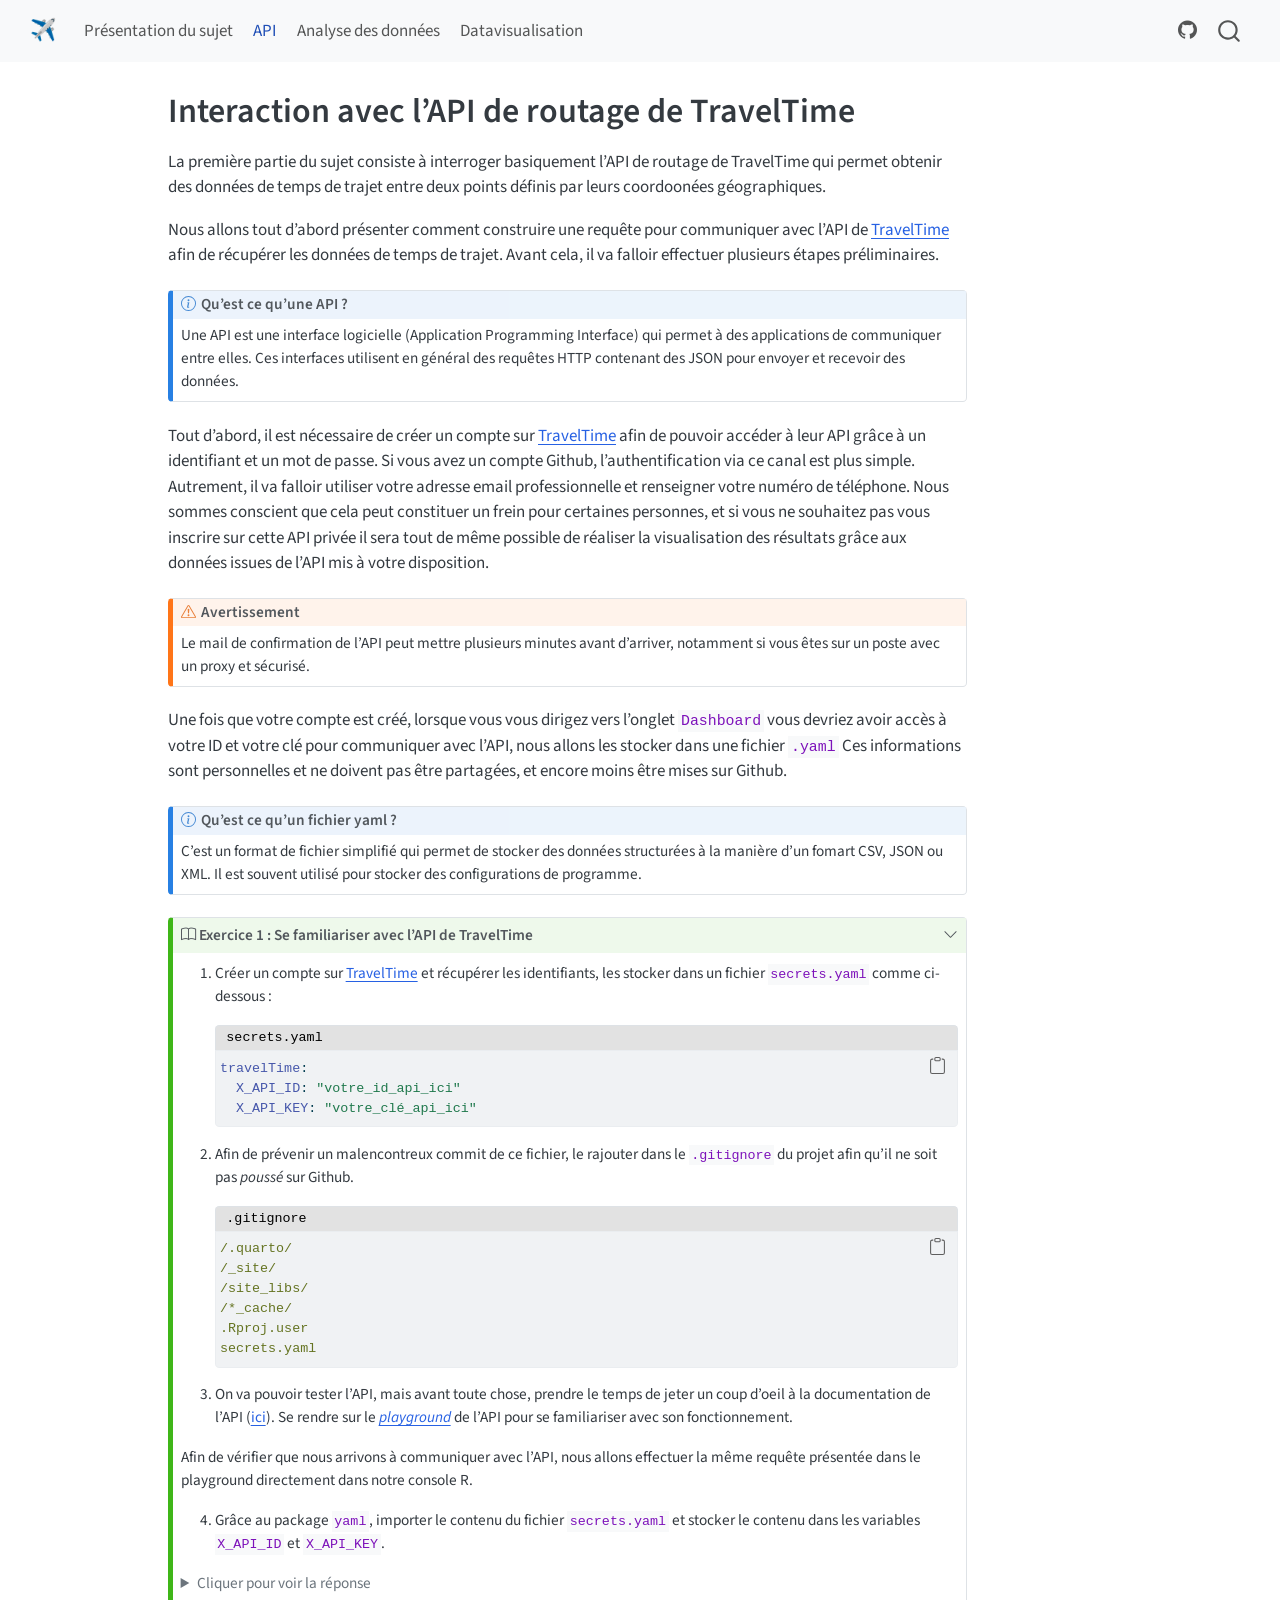
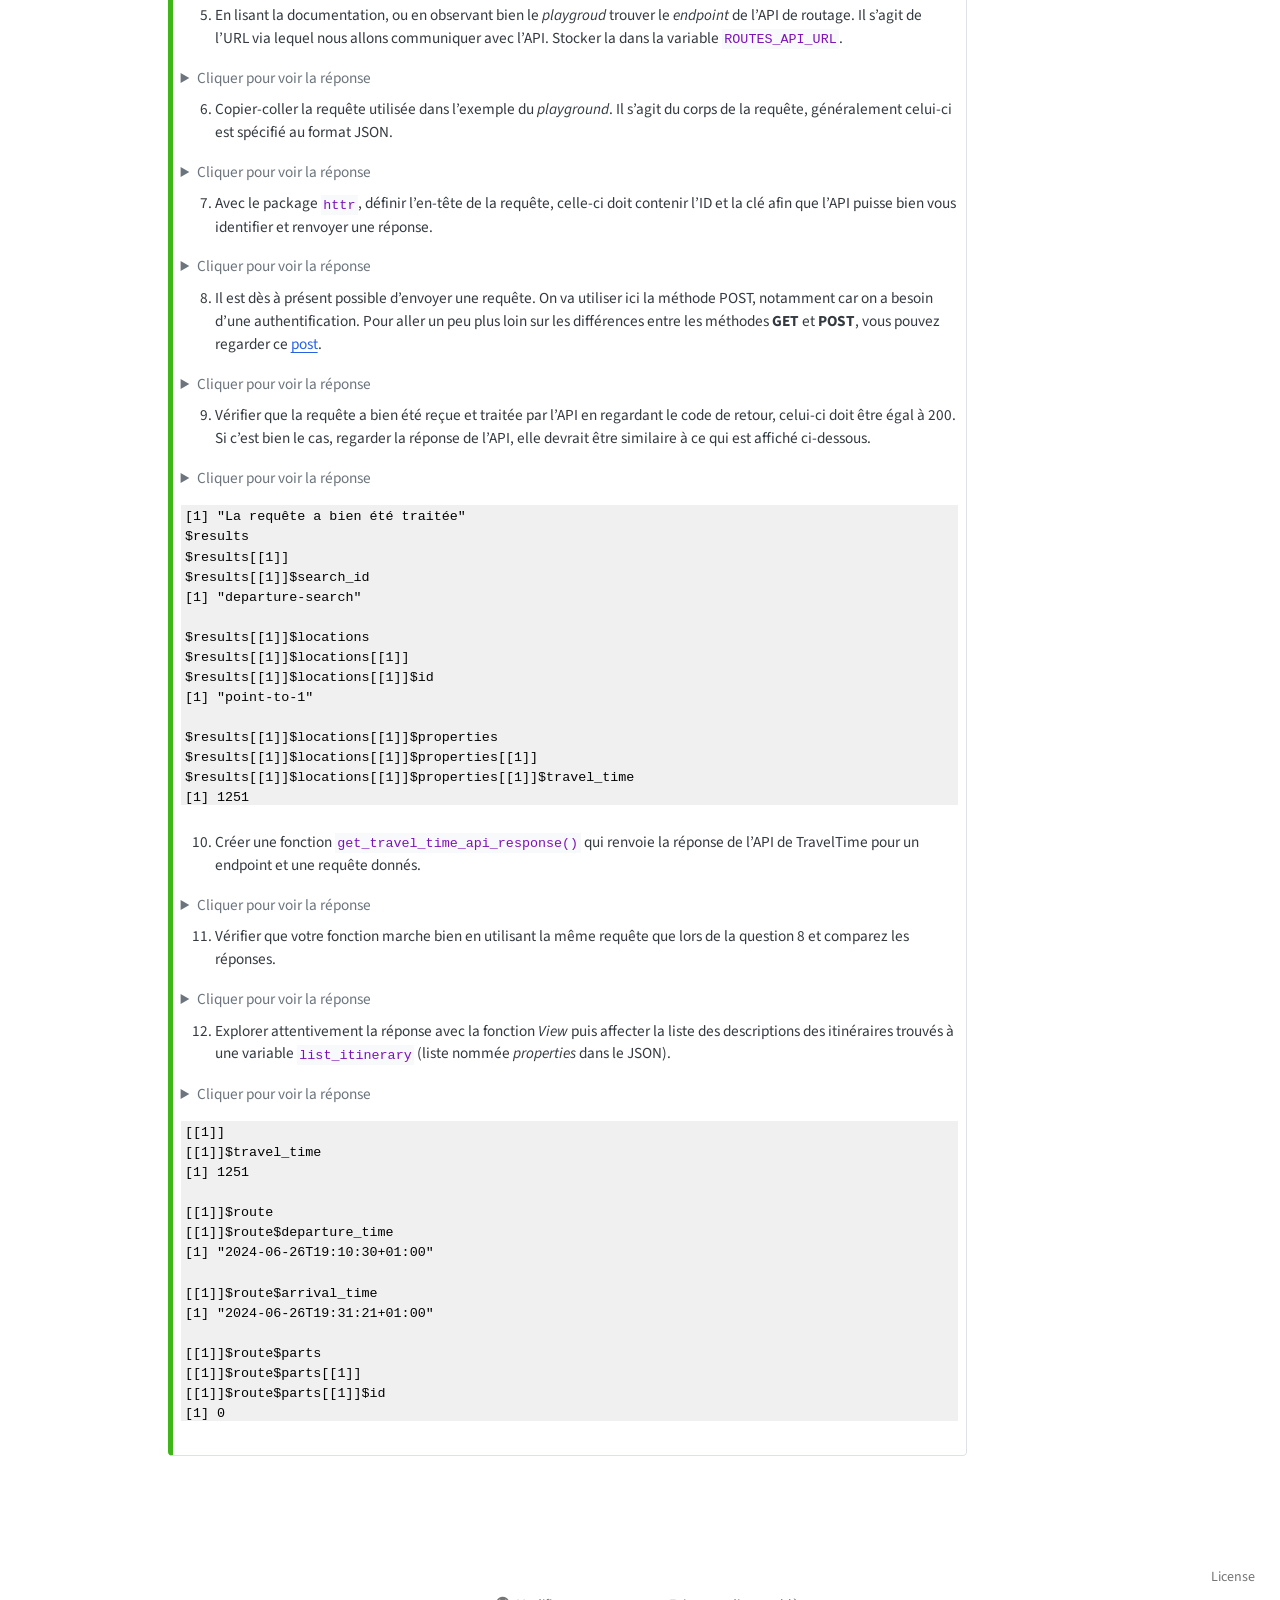
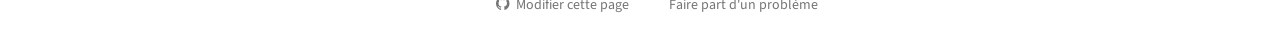
==== commit 1cd34243: "Built site for gh-pages" ====
--- a/1-api.html
+++ b/1-api.html
@@ -372,6 +372,2852 @@
 <span id="cb8-7"><a href="#cb8-7" aria-hidden="true" tabindex="-1"></a>  <span class="fu">print</span>(<span class="fu">sprintf</span>(<span class="st">"Une erreur est survenue. Code de la réponse : %d"</span>, httr<span class="sc">::</span><span class="fu">status_code</span>(response)))</span>
 <span id="cb8-8"><a href="#cb8-8" aria-hidden="true" tabindex="-1"></a>}</span></code><button title="Copier vers le presse-papier" class="code-copy-button"><i class="bi"></i></button></pre></div>
 </details>
+<div class="cell-output cell-output-stdout">
+<pre class="long-output"><code>[1] "La requête a bien été traitée"
+$results
+$results[[1]]
+$results[[1]]$search_id
+[1] "departure-search"
+
+$results[[1]]$locations
+$results[[1]]$locations[[1]]
+$results[[1]]$locations[[1]]$id
+[1] "point-to-1"
+
+$results[[1]]$locations[[1]]$properties
+$results[[1]]$locations[[1]]$properties[[1]]
+$results[[1]]$locations[[1]]$properties[[1]]$travel_time
+[1] 1251
+
+$results[[1]]$locations[[1]]$properties[[1]]$route
+$results[[1]]$locations[[1]]$properties[[1]]$route$departure_time
+[1] "2024-06-26T19:10:30+01:00"
+
+$results[[1]]$locations[[1]]$properties[[1]]$route$arrival_time
+[1] "2024-06-26T19:31:21+01:00"
+
+$results[[1]]$locations[[1]]$properties[[1]]$route$parts
+$results[[1]]$locations[[1]]$properties[[1]]$route$parts[[1]]
+$results[[1]]$locations[[1]]$properties[[1]]$route$parts[[1]]$id
+[1] 0
+
+$results[[1]]$locations[[1]]$properties[[1]]$route$parts[[1]]$type
+[1] "start_end"
+
+$results[[1]]$locations[[1]]$properties[[1]]$route$parts[[1]]$mode
+[1] "walk"
+
+$results[[1]]$locations[[1]]$properties[[1]]$route$parts[[1]]$directions
+[1] "Start your journey 28 meters southeast"
+
+$results[[1]]$locations[[1]]$properties[[1]]$route$parts[[1]]$distance
+[1] 28
+
+$results[[1]]$locations[[1]]$properties[[1]]$route$parts[[1]]$travel_time
+[1] 20
+
+$results[[1]]$locations[[1]]$properties[[1]]$route$parts[[1]]$coords
+$results[[1]]$locations[[1]]$properties[[1]]$route$parts[[1]]$coords[[1]]
+$results[[1]]$locations[[1]]$properties[[1]]$route$parts[[1]]$coords[[1]]$lat
+[1] 51.51196
+
+$results[[1]]$locations[[1]]$properties[[1]]$route$parts[[1]]$coords[[1]]$lng
+[1] -0.1279543
+
+
+$results[[1]]$locations[[1]]$properties[[1]]$route$parts[[1]]$coords[[2]]
+$results[[1]]$locations[[1]]$properties[[1]]$route$parts[[1]]$coords[[2]]$lat
+[1] 51.51172
+
+$results[[1]]$locations[[1]]$properties[[1]]$route$parts[[1]]$coords[[2]]$lng
+[1] -0.127818
+
+
+
+$results[[1]]$locations[[1]]$properties[[1]]$route$parts[[1]]$direction
+[1] "southeast"
+
+
+$results[[1]]$locations[[1]]$properties[[1]]$route$parts[[2]]
+$results[[1]]$locations[[1]]$properties[[1]]$route$parts[[2]]$id
+[1] 1
+
+$results[[1]]$locations[[1]]$properties[[1]]$route$parts[[2]]$type
+[1] "road"
+
+$results[[1]]$locations[[1]]$properties[[1]]$route$parts[[2]]$mode
+[1] "walk"
+
+$results[[1]]$locations[[1]]$properties[[1]]$route$parts[[2]]$directions
+[1] "Walk 18 meters"
+
+$results[[1]]$locations[[1]]$properties[[1]]$route$parts[[2]]$distance
+[1] 18
+
+$results[[1]]$locations[[1]]$properties[[1]]$route$parts[[2]]$travel_time
+[1] 16
+
+$results[[1]]$locations[[1]]$properties[[1]]$route$parts[[2]]$coords
+$results[[1]]$locations[[1]]$properties[[1]]$route$parts[[2]]$coords[[1]]
+$results[[1]]$locations[[1]]$properties[[1]]$route$parts[[2]]$coords[[1]]$lat
+[1] 51.51172
+
+$results[[1]]$locations[[1]]$properties[[1]]$route$parts[[2]]$coords[[1]]$lng
+[1] -0.127818
+
+
+$results[[1]]$locations[[1]]$properties[[1]]$route$parts[[2]]$coords[[2]]
+$results[[1]]$locations[[1]]$properties[[1]]$route$parts[[2]]$coords[[2]]$lat
+[1] 51.51171
+
+$results[[1]]$locations[[1]]$properties[[1]]$route$parts[[2]]$coords[[2]]$lng
+[1] -0.1277992
+
+
+$results[[1]]$locations[[1]]$properties[[1]]$route$parts[[2]]$coords[[3]]
+$results[[1]]$locations[[1]]$properties[[1]]$route$parts[[2]]$coords[[3]]$lat
+[1] 51.51165
+
+$results[[1]]$locations[[1]]$properties[[1]]$route$parts[[2]]$coords[[3]]$lng
+[1] -0.1277612
+
+
+$results[[1]]$locations[[1]]$properties[[1]]$route$parts[[2]]$coords[[4]]
+$results[[1]]$locations[[1]]$properties[[1]]$route$parts[[2]]$coords[[4]]$lat
+[1] 51.51163
+
+$results[[1]]$locations[[1]]$properties[[1]]$route$parts[[2]]$coords[[4]]$lng
+[1] -0.1277487
+
+
+$results[[1]]$locations[[1]]$properties[[1]]$route$parts[[2]]$coords[[5]]
+$results[[1]]$locations[[1]]$properties[[1]]$route$parts[[2]]$coords[[5]]$lat
+[1] 51.51162
+
+$results[[1]]$locations[[1]]$properties[[1]]$route$parts[[2]]$coords[[5]]$lng
+[1] -0.1277957
+
+
+$results[[1]]$locations[[1]]$properties[[1]]$route$parts[[2]]$coords[[6]]
+$results[[1]]$locations[[1]]$properties[[1]]$route$parts[[2]]$coords[[6]]$lat
+[1] 51.51162
+
+$results[[1]]$locations[[1]]$properties[[1]]$route$parts[[2]]$coords[[6]]$lng
+[1] -0.1278105
+
+
+$results[[1]]$locations[[1]]$properties[[1]]$route$parts[[2]]$coords[[7]]
+$results[[1]]$locations[[1]]$properties[[1]]$route$parts[[2]]$coords[[7]]$lat
+[1] 51.5116
+
+$results[[1]]$locations[[1]]$properties[[1]]$route$parts[[2]]$coords[[7]]$lng
+[1] -0.127838
+
+
+$results[[1]]$locations[[1]]$properties[[1]]$route$parts[[2]]$coords[[8]]
+$results[[1]]$locations[[1]]$properties[[1]]$route$parts[[2]]$coords[[8]]$lat
+[1] 51.5116
+
+$results[[1]]$locations[[1]]$properties[[1]]$route$parts[[2]]$coords[[8]]$lng
+[1] -0.1278801
+
+
+
+
+$results[[1]]$locations[[1]]$properties[[1]]$route$parts[[3]]
+$results[[1]]$locations[[1]]$properties[[1]]$route$parts[[3]]$id
+[1] 2
+
+$results[[1]]$locations[[1]]$properties[[1]]$route$parts[[3]]$type
+[1] "basic"
+
+$results[[1]]$locations[[1]]$properties[[1]]$route$parts[[3]]$mode
+[1] "walk"
+
+$results[[1]]$locations[[1]]$properties[[1]]$route$parts[[3]]$directions
+[1] "Enter 'Leicester Square Underground Station' through 'Entrance 3'"
+
+$results[[1]]$locations[[1]]$properties[[1]]$route$parts[[3]]$distance
+[1] 58
+
+$results[[1]]$locations[[1]]$properties[[1]]$route$parts[[3]]$travel_time
+[1] 305
+
+$results[[1]]$locations[[1]]$properties[[1]]$route$parts[[3]]$coords
+$results[[1]]$locations[[1]]$properties[[1]]$route$parts[[3]]$coords[[1]]
+$results[[1]]$locations[[1]]$properties[[1]]$route$parts[[3]]$coords[[1]]$lat
+[1] 51.5116
+
+$results[[1]]$locations[[1]]$properties[[1]]$route$parts[[3]]$coords[[1]]$lng
+[1] -0.1278801
+
+
+$results[[1]]$locations[[1]]$properties[[1]]$route$parts[[3]]$coords[[2]]
+$results[[1]]$locations[[1]]$properties[[1]]$route$parts[[3]]$coords[[2]]$lat
+[1] 51.51161
+
+$results[[1]]$locations[[1]]$properties[[1]]$route$parts[[3]]$coords[[2]]$lng
+[1] -0.1279264
+
+
+$results[[1]]$locations[[1]]$properties[[1]]$route$parts[[3]]$coords[[3]]
+$results[[1]]$locations[[1]]$properties[[1]]$route$parts[[3]]$coords[[3]]$lat
+[1] 51.51191
+
+$results[[1]]$locations[[1]]$properties[[1]]$route$parts[[3]]$coords[[3]]$lng
+[1] -0.1285772
+
+
+
+
+$results[[1]]$locations[[1]]$properties[[1]]$route$parts[[4]]
+$results[[1]]$locations[[1]]$properties[[1]]$route$parts[[4]]$id
+[1] 3
+
+$results[[1]]$locations[[1]]$properties[[1]]$route$parts[[4]]$type
+[1] "public_transport"
+
+$results[[1]]$locations[[1]]$properties[[1]]$route$parts[[4]]$mode
+[1] "rail_underground"
+
+$results[[1]]$locations[[1]]$properties[[1]]$route$parts[[4]]$directions
+[1] "Take a train (Northern (of London Underground (TfL)) line) from 'Leicester Square Underground Station' (leaves at 19:16) to 'Waterloo Underground Station' (arrives at 19:18) (3 stops)"
+
+$results[[1]]$locations[[1]]$properties[[1]]$route$parts[[4]]$distance
+[1] 0
+
+$results[[1]]$locations[[1]]$properties[[1]]$route$parts[[4]]$travel_time
+[1] 150
+
+$results[[1]]$locations[[1]]$properties[[1]]$route$parts[[4]]$coords
+$results[[1]]$locations[[1]]$properties[[1]]$route$parts[[4]]$coords[[1]]
+$results[[1]]$locations[[1]]$properties[[1]]$route$parts[[4]]$coords[[1]]$lat
+[1] 51.51191
+
+$results[[1]]$locations[[1]]$properties[[1]]$route$parts[[4]]$coords[[1]]$lng
+[1] -0.1285772
+
+
+$results[[1]]$locations[[1]]$properties[[1]]$route$parts[[4]]$coords[[2]]
+$results[[1]]$locations[[1]]$properties[[1]]$route$parts[[4]]$coords[[2]]$lat
+[1] 51.5088
+
+$results[[1]]$locations[[1]]$properties[[1]]$route$parts[[4]]$coords[[2]]$lng
+[1] -0.1255917
+
+
+$results[[1]]$locations[[1]]$properties[[1]]$route$parts[[4]]$coords[[3]]
+$results[[1]]$locations[[1]]$properties[[1]]$route$parts[[4]]$coords[[3]]$lat
+[1] 51.50729
+
+$results[[1]]$locations[[1]]$properties[[1]]$route$parts[[4]]$coords[[3]]$lng
+[1] -0.1225412
+
+
+$results[[1]]$locations[[1]]$properties[[1]]$route$parts[[4]]$coords[[4]]
+$results[[1]]$locations[[1]]$properties[[1]]$route$parts[[4]]$coords[[4]]$lat
+[1] 51.50319
+
+$results[[1]]$locations[[1]]$properties[[1]]$route$parts[[4]]$coords[[4]]$lng
+[1] -0.1135745
+
+
+
+$results[[1]]$locations[[1]]$properties[[1]]$route$parts[[4]]$line
+[1] "Northern (of London Underground (TfL))"
+
+$results[[1]]$locations[[1]]$properties[[1]]$route$parts[[4]]$departure_station
+[1] "Leicester Square Underground Station"
+
+$results[[1]]$locations[[1]]$properties[[1]]$route$parts[[4]]$arrival_station
+[1] "Waterloo Underground Station"
+
+$results[[1]]$locations[[1]]$properties[[1]]$route$parts[[4]]$departs_at
+[1] "19:16"
+
+$results[[1]]$locations[[1]]$properties[[1]]$route$parts[[4]]$arrives_at
+[1] "19:18"
+
+$results[[1]]$locations[[1]]$properties[[1]]$route$parts[[4]]$num_stops
+[1] 3
+
+
+$results[[1]]$locations[[1]]$properties[[1]]$route$parts[[5]]
+$results[[1]]$locations[[1]]$properties[[1]]$route$parts[[5]]$id
+[1] 4
+
+$results[[1]]$locations[[1]]$properties[[1]]$route$parts[[5]]$type
+[1] "basic"
+
+$results[[1]]$locations[[1]]$properties[[1]]$route$parts[[5]]$mode
+[1] "walk"
+
+$results[[1]]$locations[[1]]$properties[[1]]$route$parts[[5]]$directions
+[1] "Change stop"
+
+$results[[1]]$locations[[1]]$properties[[1]]$route$parts[[5]]$distance
+[1] 74
+
+$results[[1]]$locations[[1]]$properties[[1]]$route$parts[[5]]$travel_time
+[1] 132
+
+$results[[1]]$locations[[1]]$properties[[1]]$route$parts[[5]]$coords
+$results[[1]]$locations[[1]]$properties[[1]]$route$parts[[5]]$coords[[1]]
+$results[[1]]$locations[[1]]$properties[[1]]$route$parts[[5]]$coords[[1]]$lat
+[1] 51.50319
+
+$results[[1]]$locations[[1]]$properties[[1]]$route$parts[[5]]$coords[[1]]$lng
+[1] -0.1135745
+
+
+$results[[1]]$locations[[1]]$properties[[1]]$route$parts[[5]]$coords[[2]]
+$results[[1]]$locations[[1]]$properties[[1]]$route$parts[[5]]$coords[[2]]$lat
+[1] 51.50268
+
+$results[[1]]$locations[[1]]$properties[[1]]$route$parts[[5]]$coords[[2]]$lng
+[1] -0.112875
+
+
+
+
+$results[[1]]$locations[[1]]$properties[[1]]$route$parts[[6]]
+$results[[1]]$locations[[1]]$properties[[1]]$route$parts[[6]]$id
+[1] 5
+
+$results[[1]]$locations[[1]]$properties[[1]]$route$parts[[6]]$type
+[1] "public_transport"
+
+$results[[1]]$locations[[1]]$properties[[1]]$route$parts[[6]]$mode
+[1] "rail_underground"
+
+$results[[1]]$locations[[1]]$properties[[1]]$route$parts[[6]]$directions
+[1] "Take a train (Waterloo &amp; City (of London Underground (TfL)) line) from 'Waterloo Underground Station' (leaves at 19:21) to 'Bank Underground Station' (arrives at 19:25) (1 stops)"
+
+$results[[1]]$locations[[1]]$properties[[1]]$route$parts[[6]]$distance
+[1] 0
+
+$results[[1]]$locations[[1]]$properties[[1]]$route$parts[[6]]$travel_time
+[1] 247
+
+$results[[1]]$locations[[1]]$properties[[1]]$route$parts[[6]]$coords
+$results[[1]]$locations[[1]]$properties[[1]]$route$parts[[6]]$coords[[1]]
+$results[[1]]$locations[[1]]$properties[[1]]$route$parts[[6]]$coords[[1]]$lat
+[1] 51.50268
+
+$results[[1]]$locations[[1]]$properties[[1]]$route$parts[[6]]$coords[[1]]$lng
+[1] -0.112875
+
+
+$results[[1]]$locations[[1]]$properties[[1]]$route$parts[[6]]$coords[[2]]
+$results[[1]]$locations[[1]]$properties[[1]]$route$parts[[6]]$coords[[2]]$lat
+[1] 51.51331
+
+$results[[1]]$locations[[1]]$properties[[1]]$route$parts[[6]]$coords[[2]]$lng
+[1] -0.08833874
+
+
+
+$results[[1]]$locations[[1]]$properties[[1]]$route$parts[[6]]$line
+[1] "Waterloo &amp; City (of London Underground (TfL))"
+
+$results[[1]]$locations[[1]]$properties[[1]]$route$parts[[6]]$departure_station
+[1] "Waterloo Underground Station"
+
+$results[[1]]$locations[[1]]$properties[[1]]$route$parts[[6]]$arrival_station
+[1] "Bank Underground Station"
+
+$results[[1]]$locations[[1]]$properties[[1]]$route$parts[[6]]$departs_at
+[1] "19:21"
+
+$results[[1]]$locations[[1]]$properties[[1]]$route$parts[[6]]$arrives_at
+[1] "19:25"
+
+$results[[1]]$locations[[1]]$properties[[1]]$route$parts[[6]]$num_stops
+[1] 1
+
+
+$results[[1]]$locations[[1]]$properties[[1]]$route$parts[[7]]
+$results[[1]]$locations[[1]]$properties[[1]]$route$parts[[7]]$id
+[1] 6
+
+$results[[1]]$locations[[1]]$properties[[1]]$route$parts[[7]]$type
+[1] "basic"
+
+$results[[1]]$locations[[1]]$properties[[1]]$route$parts[[7]]$mode
+[1] "walk"
+
+$results[[1]]$locations[[1]]$properties[[1]]$route$parts[[7]]$directions
+[1] "Leave Bank Underground Station"
+
+$results[[1]]$locations[[1]]$properties[[1]]$route$parts[[7]]$distance
+[1] 14
+
+$results[[1]]$locations[[1]]$properties[[1]]$route$parts[[7]]$travel_time
+[1] 21
+
+$results[[1]]$locations[[1]]$properties[[1]]$route$parts[[7]]$coords
+$results[[1]]$locations[[1]]$properties[[1]]$route$parts[[7]]$coords[[1]]
+$results[[1]]$locations[[1]]$properties[[1]]$route$parts[[7]]$coords[[1]]$lat
+[1] 51.51331
+
+$results[[1]]$locations[[1]]$properties[[1]]$route$parts[[7]]$coords[[1]]$lng
+[1] -0.08833874
+
+
+$results[[1]]$locations[[1]]$properties[[1]]$route$parts[[7]]$coords[[2]]
+$results[[1]]$locations[[1]]$properties[[1]]$route$parts[[7]]$coords[[2]]$lat
+[1] 51.51335
+
+$results[[1]]$locations[[1]]$properties[[1]]$route$parts[[7]]$coords[[2]]$lng
+[1] -0.088138
+
+
+
+
+$results[[1]]$locations[[1]]$properties[[1]]$route$parts[[8]]
+$results[[1]]$locations[[1]]$properties[[1]]$route$parts[[8]]$id
+[1] 7
+
+$results[[1]]$locations[[1]]$properties[[1]]$route$parts[[8]]$type
+[1] "road"
+
+$results[[1]]$locations[[1]]$properties[[1]]$route$parts[[8]]$mode
+[1] "walk"
+
+$results[[1]]$locations[[1]]$properties[[1]]$route$parts[[8]]$directions
+[1] "Walk 22 meters along Cornhill"
+
+$results[[1]]$locations[[1]]$properties[[1]]$route$parts[[8]]$distance
+[1] 22
+
+$results[[1]]$locations[[1]]$properties[[1]]$route$parts[[8]]$travel_time
+[1] 17
+
+$results[[1]]$locations[[1]]$properties[[1]]$route$parts[[8]]$coords
+$results[[1]]$locations[[1]]$properties[[1]]$route$parts[[8]]$coords[[1]]
+$results[[1]]$locations[[1]]$properties[[1]]$route$parts[[8]]$coords[[1]]$lat
+[1] 51.51335
+
+$results[[1]]$locations[[1]]$properties[[1]]$route$parts[[8]]$coords[[1]]$lng
+[1] -0.088138
+
+
+$results[[1]]$locations[[1]]$properties[[1]]$route$parts[[8]]$coords[[2]]
+$results[[1]]$locations[[1]]$properties[[1]]$route$parts[[8]]$coords[[2]]$lat
+[1] 51.51336
+
+$results[[1]]$locations[[1]]$properties[[1]]$route$parts[[8]]$coords[[2]]$lng
+[1] -0.0880625
+
+
+$results[[1]]$locations[[1]]$properties[[1]]$route$parts[[8]]$coords[[3]]
+$results[[1]]$locations[[1]]$properties[[1]]$route$parts[[8]]$coords[[3]]$lat
+[1] 51.51337
+
+$results[[1]]$locations[[1]]$properties[[1]]$route$parts[[8]]$coords[[3]]$lng
+[1] -0.0880111
+
+
+$results[[1]]$locations[[1]]$properties[[1]]$route$parts[[8]]$coords[[4]]
+$results[[1]]$locations[[1]]$properties[[1]]$route$parts[[8]]$coords[[4]]$lat
+[1] 51.51336
+
+$results[[1]]$locations[[1]]$properties[[1]]$route$parts[[8]]$coords[[4]]$lng
+[1] -0.0879365
+
+
+$results[[1]]$locations[[1]]$properties[[1]]$route$parts[[8]]$coords[[5]]
+$results[[1]]$locations[[1]]$properties[[1]]$route$parts[[8]]$coords[[5]]$lat
+[1] 51.51335
+
+$results[[1]]$locations[[1]]$properties[[1]]$route$parts[[8]]$coords[[5]]$lng
+[1] -0.0878813
+
+
+$results[[1]]$locations[[1]]$properties[[1]]$route$parts[[8]]$coords[[6]]
+$results[[1]]$locations[[1]]$properties[[1]]$route$parts[[8]]$coords[[6]]$lat
+[1] 51.51332
+
+$results[[1]]$locations[[1]]$properties[[1]]$route$parts[[8]]$coords[[6]]$lng
+[1] -0.087818
+
+
+
+$results[[1]]$locations[[1]]$properties[[1]]$route$parts[[8]]$road
+[1] "Cornhill"
+
+
+$results[[1]]$locations[[1]]$properties[[1]]$route$parts[[9]]
+$results[[1]]$locations[[1]]$properties[[1]]$route$parts[[9]]$id
+[1] 8
+
+$results[[1]]$locations[[1]]$properties[[1]]$route$parts[[9]]$type
+[1] "road"
+
+$results[[1]]$locations[[1]]$properties[[1]]$route$parts[[9]]$mode
+[1] "walk"
+
+$results[[1]]$locations[[1]]$properties[[1]]$route$parts[[9]]$directions
+[1] "Turn right onto Popes Head Alley and walk 6 meters"
+
+$results[[1]]$locations[[1]]$properties[[1]]$route$parts[[9]]$distance
+[1] 6
+
+$results[[1]]$locations[[1]]$properties[[1]]$route$parts[[9]]$travel_time
+[1] 5
+
+$results[[1]]$locations[[1]]$properties[[1]]$route$parts[[9]]$coords
+$results[[1]]$locations[[1]]$properties[[1]]$route$parts[[9]]$coords[[1]]
+$results[[1]]$locations[[1]]$properties[[1]]$route$parts[[9]]$coords[[1]]$lat
+[1] 51.51332
+
+$results[[1]]$locations[[1]]$properties[[1]]$route$parts[[9]]$coords[[1]]$lng
+[1] -0.087818
+
+
+$results[[1]]$locations[[1]]$properties[[1]]$route$parts[[9]]$coords[[2]]
+$results[[1]]$locations[[1]]$properties[[1]]$route$parts[[9]]$coords[[2]]$lat
+[1] 51.51327
+
+$results[[1]]$locations[[1]]$properties[[1]]$route$parts[[9]]$coords[[2]]$lng
+[1] -0.0878348
+
+
+
+$results[[1]]$locations[[1]]$properties[[1]]$route$parts[[9]]$road
+[1] "Popes Head Alley"
+
+$results[[1]]$locations[[1]]$properties[[1]]$route$parts[[9]]$turn
+[1] "right"
+
+
+$results[[1]]$locations[[1]]$properties[[1]]$route$parts[[10]]
+$results[[1]]$locations[[1]]$properties[[1]]$route$parts[[10]]$id
+[1] 9
+
+$results[[1]]$locations[[1]]$properties[[1]]$route$parts[[10]]$type
+[1] "basic"
+
+$results[[1]]$locations[[1]]$properties[[1]]$route$parts[[10]]$mode
+[1] "walk"
+
+$results[[1]]$locations[[1]]$properties[[1]]$route$parts[[10]]$directions
+[1] "Go to 'Bank Station  Cornhill, Stop E'"
+
+$results[[1]]$locations[[1]]$properties[[1]]$route$parts[[10]]$distance
+[1] 5
+
+$results[[1]]$locations[[1]]$properties[[1]]$route$parts[[10]]$travel_time
+[1] 8
+
+$results[[1]]$locations[[1]]$properties[[1]]$route$parts[[10]]$coords
+$results[[1]]$locations[[1]]$properties[[1]]$route$parts[[10]]$coords[[1]]
+$results[[1]]$locations[[1]]$properties[[1]]$route$parts[[10]]$coords[[1]]$lat
+[1] 51.51327
+
+$results[[1]]$locations[[1]]$properties[[1]]$route$parts[[10]]$coords[[1]]$lng
+[1] -0.0878348
+
+
+$results[[1]]$locations[[1]]$properties[[1]]$route$parts[[10]]$coords[[2]]
+$results[[1]]$locations[[1]]$properties[[1]]$route$parts[[10]]$coords[[2]]$lat
+[1] 51.51327
+
+$results[[1]]$locations[[1]]$properties[[1]]$route$parts[[10]]$coords[[2]]$lng
+[1] -0.08774938
+
+
+
+
+$results[[1]]$locations[[1]]$properties[[1]]$route$parts[[11]]
+$results[[1]]$locations[[1]]$properties[[1]]$route$parts[[11]]$id
+[1] 10
+
+$results[[1]]$locations[[1]]$properties[[1]]$route$parts[[11]]$type
+[1] "public_transport"
+
+$results[[1]]$locations[[1]]$properties[[1]]$route$parts[[11]]$mode
+[1] "bus"
+
+$results[[1]]$locations[[1]]$properties[[1]]$route$parts[[11]]$directions
+[1] "Take a bus (25 (of Stagecoach London)) from 'Bank Station  Cornhill' (leaves at 19:26) to 'Poultry  Bank Station' (arrives at 19:26) (1 stops)"
+
+$results[[1]]$locations[[1]]$properties[[1]]$route$parts[[11]]$distance
+[1] 0
+
+$results[[1]]$locations[[1]]$properties[[1]]$route$parts[[11]]$travel_time
+[1] 41
+
+$results[[1]]$locations[[1]]$properties[[1]]$route$parts[[11]]$coords
+$results[[1]]$locations[[1]]$properties[[1]]$route$parts[[11]]$coords[[1]]
+$results[[1]]$locations[[1]]$properties[[1]]$route$parts[[11]]$coords[[1]]$lat
+[1] 51.51327
+
+$results[[1]]$locations[[1]]$properties[[1]]$route$parts[[11]]$coords[[1]]$lng
+[1] -0.08774938
+
+
+$results[[1]]$locations[[1]]$properties[[1]]$route$parts[[11]]$coords[[2]]
+$results[[1]]$locations[[1]]$properties[[1]]$route$parts[[11]]$coords[[2]]$lat
+[1] 51.51359
+
+$results[[1]]$locations[[1]]$properties[[1]]$route$parts[[11]]$coords[[2]]$lng
+[1] -0.09129586
+
+
+
+$results[[1]]$locations[[1]]$properties[[1]]$route$parts[[11]]$line
+[1] "25 (of Stagecoach London)"
+
+$results[[1]]$locations[[1]]$properties[[1]]$route$parts[[11]]$departure_station
+[1] "Bank Station  Cornhill"
+
+$results[[1]]$locations[[1]]$properties[[1]]$route$parts[[11]]$arrival_station
+[1] "Poultry  Bank Station"
+
+$results[[1]]$locations[[1]]$properties[[1]]$route$parts[[11]]$departs_at
+[1] "19:26"
+
+$results[[1]]$locations[[1]]$properties[[1]]$route$parts[[11]]$arrives_at
+[1] "19:26"
+
+$results[[1]]$locations[[1]]$properties[[1]]$route$parts[[11]]$num_stops
+[1] 1
+
+
+$results[[1]]$locations[[1]]$properties[[1]]$route$parts[[12]]
+$results[[1]]$locations[[1]]$properties[[1]]$route$parts[[12]]$id
+[1] 11
+
+$results[[1]]$locations[[1]]$properties[[1]]$route$parts[[12]]$type
+[1] "basic"
+
+$results[[1]]$locations[[1]]$properties[[1]]$route$parts[[12]]$mode
+[1] "walk"
+
+$results[[1]]$locations[[1]]$properties[[1]]$route$parts[[12]]$directions
+[1] "Leave Poultry  Bank Station"
+
+$results[[1]]$locations[[1]]$properties[[1]]$route$parts[[12]]$distance
+[1] 9
+
+$results[[1]]$locations[[1]]$properties[[1]]$route$parts[[12]]$travel_time
+[1] 13
+
+$results[[1]]$locations[[1]]$properties[[1]]$route$parts[[12]]$coords
+$results[[1]]$locations[[1]]$properties[[1]]$route$parts[[12]]$coords[[1]]
+$results[[1]]$locations[[1]]$properties[[1]]$route$parts[[12]]$coords[[1]]$lat
+[1] 51.51359
+
+$results[[1]]$locations[[1]]$properties[[1]]$route$parts[[12]]$coords[[1]]$lng
+[1] -0.09129586
+
+
+$results[[1]]$locations[[1]]$properties[[1]]$route$parts[[12]]$coords[[2]]
+$results[[1]]$locations[[1]]$properties[[1]]$route$parts[[12]]$coords[[2]]$lat
+[1] 51.51367
+
+$results[[1]]$locations[[1]]$properties[[1]]$route$parts[[12]]$coords[[2]]$lng
+[1] -0.0913163
+
+
+
+
+$results[[1]]$locations[[1]]$properties[[1]]$route$parts[[13]]
+$results[[1]]$locations[[1]]$properties[[1]]$route$parts[[13]]$id
+[1] 12
+
+$results[[1]]$locations[[1]]$properties[[1]]$route$parts[[13]]$type
+[1] "road"
+
+$results[[1]]$locations[[1]]$properties[[1]]$route$parts[[13]]$mode
+[1] "walk"
+
+$results[[1]]$locations[[1]]$properties[[1]]$route$parts[[13]]$directions
+[1] "Walk 59 meters"
+
+$results[[1]]$locations[[1]]$properties[[1]]$route$parts[[13]]$distance
+[1] 59
+
+$results[[1]]$locations[[1]]$properties[[1]]$route$parts[[13]]$travel_time
+[1] 53
+
+$results[[1]]$locations[[1]]$properties[[1]]$route$parts[[13]]$coords
+$results[[1]]$locations[[1]]$properties[[1]]$route$parts[[13]]$coords[[1]]
+$results[[1]]$locations[[1]]$properties[[1]]$route$parts[[13]]$coords[[1]]$lat
+[1] 51.51367
+
+$results[[1]]$locations[[1]]$properties[[1]]$route$parts[[13]]$coords[[1]]$lng
+[1] -0.0913163
+
+
+$results[[1]]$locations[[1]]$properties[[1]]$route$parts[[13]]$coords[[2]]
+$results[[1]]$locations[[1]]$properties[[1]]$route$parts[[13]]$coords[[2]]$lat
+[1] 51.51371
+
+$results[[1]]$locations[[1]]$properties[[1]]$route$parts[[13]]$coords[[2]]$lng
+[1] -0.0913021
+
+
+$results[[1]]$locations[[1]]$properties[[1]]$route$parts[[13]]$coords[[3]]
+$results[[1]]$locations[[1]]$properties[[1]]$route$parts[[13]]$coords[[3]]$lat
+[1] 51.51372
+
+$results[[1]]$locations[[1]]$properties[[1]]$route$parts[[13]]$coords[[3]]$lng
+[1] -0.0912981
+
+
+$results[[1]]$locations[[1]]$properties[[1]]$route$parts[[13]]$coords[[4]]
+$results[[1]]$locations[[1]]$properties[[1]]$route$parts[[13]]$coords[[4]]$lat
+[1] 51.51383
+
+$results[[1]]$locations[[1]]$properties[[1]]$route$parts[[13]]$coords[[4]]$lng
+[1] -0.0920269
+
+
+$results[[1]]$locations[[1]]$properties[[1]]$route$parts[[13]]$coords[[5]]
+$results[[1]]$locations[[1]]$properties[[1]]$route$parts[[13]]$coords[[5]]$lat
+[1] 51.51383
+
+$results[[1]]$locations[[1]]$properties[[1]]$route$parts[[13]]$coords[[5]]$lng
+[1] -0.0920717
+
+
+
+
+$results[[1]]$locations[[1]]$properties[[1]]$route$parts[[14]]
+$results[[1]]$locations[[1]]$properties[[1]]$route$parts[[14]]$id
+[1] 13
+
+$results[[1]]$locations[[1]]$properties[[1]]$route$parts[[14]]$type
+[1] "road"
+
+$results[[1]]$locations[[1]]$properties[[1]]$route$parts[[14]]$mode
+[1] "walk"
+
+$results[[1]]$locations[[1]]$properties[[1]]$route$parts[[14]]$directions
+[1] "Turn right onto Ironmonger Lane and walk 4 meters"
+
+$results[[1]]$locations[[1]]$properties[[1]]$route$parts[[14]]$distance
+[1] 4
+
+$results[[1]]$locations[[1]]$properties[[1]]$route$parts[[14]]$travel_time
+[1] 3
+
+$results[[1]]$locations[[1]]$properties[[1]]$route$parts[[14]]$coords
+$results[[1]]$locations[[1]]$properties[[1]]$route$parts[[14]]$coords[[1]]
+$results[[1]]$locations[[1]]$properties[[1]]$route$parts[[14]]$coords[[1]]$lat
+[1] 51.51383
+
+$results[[1]]$locations[[1]]$properties[[1]]$route$parts[[14]]$coords[[1]]$lng
+[1] -0.0920717
+
+
+$results[[1]]$locations[[1]]$properties[[1]]$route$parts[[14]]$coords[[2]]
+$results[[1]]$locations[[1]]$properties[[1]]$route$parts[[14]]$coords[[2]]$lat
+[1] 51.51387
+
+$results[[1]]$locations[[1]]$properties[[1]]$route$parts[[14]]$coords[[2]]$lng
+[1] -0.0920617
+
+
+
+$results[[1]]$locations[[1]]$properties[[1]]$route$parts[[14]]$road
+[1] "Ironmonger Lane"
+
+$results[[1]]$locations[[1]]$properties[[1]]$route$parts[[14]]$turn
+[1] "right"
+
+
+$results[[1]]$locations[[1]]$properties[[1]]$route$parts[[15]]
+$results[[1]]$locations[[1]]$properties[[1]]$route$parts[[15]]$id
+[1] 14
+
+$results[[1]]$locations[[1]]$properties[[1]]$route$parts[[15]]$type
+[1] "road"
+
+$results[[1]]$locations[[1]]$properties[[1]]$route$parts[[15]]$mode
+[1] "walk"
+
+$results[[1]]$locations[[1]]$properties[[1]]$route$parts[[15]]$directions
+[1] "Turn left  and walk 138 meters"
+
+$results[[1]]$locations[[1]]$properties[[1]]$route$parts[[15]]$distance
+[1] 138
+
+$results[[1]]$locations[[1]]$properties[[1]]$route$parts[[15]]$travel_time
+[1] 109
+
+$results[[1]]$locations[[1]]$properties[[1]]$route$parts[[15]]$coords
+$results[[1]]$locations[[1]]$properties[[1]]$route$parts[[15]]$coords[[1]]
+$results[[1]]$locations[[1]]$properties[[1]]$route$parts[[15]]$coords[[1]]$lat
+[1] 51.51387
+
+$results[[1]]$locations[[1]]$properties[[1]]$route$parts[[15]]$coords[[1]]$lng
+[1] -0.0920617
+
+
+$results[[1]]$locations[[1]]$properties[[1]]$route$parts[[15]]$coords[[2]]
+$results[[1]]$locations[[1]]$properties[[1]]$route$parts[[15]]$coords[[2]]$lat
+[1] 51.51388
+
+$results[[1]]$locations[[1]]$properties[[1]]$route$parts[[15]]$coords[[2]]$lng
+[1] -0.0920848
+
+
+$results[[1]]$locations[[1]]$properties[[1]]$route$parts[[15]]$coords[[3]]
+$results[[1]]$locations[[1]]$properties[[1]]$route$parts[[15]]$coords[[3]]$lat
+[1] 51.51388
+
+$results[[1]]$locations[[1]]$properties[[1]]$route$parts[[15]]$coords[[3]]$lng
+[1] -0.092094
+
+
+$results[[1]]$locations[[1]]$properties[[1]]$route$parts[[15]]$coords[[4]]
+$results[[1]]$locations[[1]]$properties[[1]]$route$parts[[15]]$coords[[4]]$lat
+[1] 51.5139
+
+$results[[1]]$locations[[1]]$properties[[1]]$route$parts[[15]]$coords[[4]]$lng
+[1] -0.0922426
+
+
+$results[[1]]$locations[[1]]$properties[[1]]$route$parts[[15]]$coords[[5]]
+$results[[1]]$locations[[1]]$properties[[1]]$route$parts[[15]]$coords[[5]]$lat
+[1] 51.5139
+
+$results[[1]]$locations[[1]]$properties[[1]]$route$parts[[15]]$coords[[5]]$lng
+[1] -0.0922712
+
+
+$results[[1]]$locations[[1]]$properties[[1]]$route$parts[[15]]$coords[[6]]
+$results[[1]]$locations[[1]]$properties[[1]]$route$parts[[15]]$coords[[6]]$lat
+[1] 51.51392
+
+$results[[1]]$locations[[1]]$properties[[1]]$route$parts[[15]]$coords[[6]]$lng
+[1] -0.0922715
+
+
+$results[[1]]$locations[[1]]$properties[[1]]$route$parts[[15]]$coords[[7]]
+$results[[1]]$locations[[1]]$properties[[1]]$route$parts[[15]]$coords[[7]]$lat
+[1] 51.51431
+
+$results[[1]]$locations[[1]]$properties[[1]]$route$parts[[15]]$coords[[7]]$lng
+[1] -0.0921998
+
+
+$results[[1]]$locations[[1]]$properties[[1]]$route$parts[[15]]$coords[[8]]
+$results[[1]]$locations[[1]]$properties[[1]]$route$parts[[15]]$coords[[8]]$lat
+[1] 51.51441
+
+$results[[1]]$locations[[1]]$properties[[1]]$route$parts[[15]]$coords[[8]]$lng
+[1] -0.0921822
+
+
+$results[[1]]$locations[[1]]$properties[[1]]$route$parts[[15]]$coords[[9]]
+$results[[1]]$locations[[1]]$properties[[1]]$route$parts[[15]]$coords[[9]]$lat
+[1] 51.51442
+
+$results[[1]]$locations[[1]]$properties[[1]]$route$parts[[15]]$coords[[9]]$lng
+[1] -0.0921797
+
+
+$results[[1]]$locations[[1]]$properties[[1]]$route$parts[[15]]$coords[[10]]
+$results[[1]]$locations[[1]]$properties[[1]]$route$parts[[15]]$coords[[10]]$lat
+[1] 51.51461
+
+$results[[1]]$locations[[1]]$properties[[1]]$route$parts[[15]]$coords[[10]]$lng
+[1] -0.0921495
+
+
+$results[[1]]$locations[[1]]$properties[[1]]$route$parts[[15]]$coords[[11]]
+$results[[1]]$locations[[1]]$properties[[1]]$route$parts[[15]]$coords[[11]]$lat
+[1] 51.51499
+
+$results[[1]]$locations[[1]]$properties[[1]]$route$parts[[15]]$coords[[11]]$lng
+[1] -0.0920829
+
+
+$results[[1]]$locations[[1]]$properties[[1]]$route$parts[[15]]$coords[[12]]
+$results[[1]]$locations[[1]]$properties[[1]]$route$parts[[15]]$coords[[12]]$lat
+[1] 51.51499
+
+$results[[1]]$locations[[1]]$properties[[1]]$route$parts[[15]]$coords[[12]]$lng
+[1] -0.0921332
+
+
+
+$results[[1]]$locations[[1]]$properties[[1]]$route$parts[[15]]$turn
+[1] "left"
+
+
+$results[[1]]$locations[[1]]$properties[[1]]$route$parts[[16]]
+$results[[1]]$locations[[1]]$properties[[1]]$route$parts[[16]]$id
+[1] 15
+
+$results[[1]]$locations[[1]]$properties[[1]]$route$parts[[16]]$type
+[1] "road"
+
+$results[[1]]$locations[[1]]$properties[[1]]$route$parts[[16]]$mode
+[1] "walk"
+
+$results[[1]]$locations[[1]]$properties[[1]]$route$parts[[16]]$directions
+[1] "Turn right onto King Street and walk 11 meters"
+
+$results[[1]]$locations[[1]]$properties[[1]]$route$parts[[16]]$distance
+[1] 11
+
+$results[[1]]$locations[[1]]$properties[[1]]$route$parts[[16]]$travel_time
+[1] 8
+
+$results[[1]]$locations[[1]]$properties[[1]]$route$parts[[16]]$coords
+$results[[1]]$locations[[1]]$properties[[1]]$route$parts[[16]]$coords[[1]]
+$results[[1]]$locations[[1]]$properties[[1]]$route$parts[[16]]$coords[[1]]$lat
+[1] 51.51499
+
+$results[[1]]$locations[[1]]$properties[[1]]$route$parts[[16]]$coords[[1]]$lng
+[1] -0.0921332
+
+
+$results[[1]]$locations[[1]]$properties[[1]]$route$parts[[16]]$coords[[2]]
+$results[[1]]$locations[[1]]$properties[[1]]$route$parts[[16]]$coords[[2]]$lat
+[1] 51.51509
+
+$results[[1]]$locations[[1]]$properties[[1]]$route$parts[[16]]$coords[[2]]$lng
+[1] -0.0921149
+
+
+
+$results[[1]]$locations[[1]]$properties[[1]]$route$parts[[16]]$road
+[1] "King Street"
+
+$results[[1]]$locations[[1]]$properties[[1]]$route$parts[[16]]$turn
+[1] "right"
+
+
+$results[[1]]$locations[[1]]$properties[[1]]$route$parts[[17]]
+$results[[1]]$locations[[1]]$properties[[1]]$route$parts[[17]]$id
+[1] 16
+
+$results[[1]]$locations[[1]]$properties[[1]]$route$parts[[17]]$type
+[1] "road"
+
+$results[[1]]$locations[[1]]$properties[[1]]$route$parts[[17]]$mode
+[1] "walk"
+
+$results[[1]]$locations[[1]]$properties[[1]]$route$parts[[17]]$directions
+[1] "Continue onto Guildhall Yard for 48 meters"
+
+$results[[1]]$locations[[1]]$properties[[1]]$route$parts[[17]]$distance
+[1] 48
+
+$results[[1]]$locations[[1]]$properties[[1]]$route$parts[[17]]$travel_time
+[1] 46
+
+$results[[1]]$locations[[1]]$properties[[1]]$route$parts[[17]]$coords
+$results[[1]]$locations[[1]]$properties[[1]]$route$parts[[17]]$coords[[1]]
+$results[[1]]$locations[[1]]$properties[[1]]$route$parts[[17]]$coords[[1]]$lat
+[1] 51.51509
+
+$results[[1]]$locations[[1]]$properties[[1]]$route$parts[[17]]$coords[[1]]$lng
+[1] -0.0921149
+
+
+$results[[1]]$locations[[1]]$properties[[1]]$route$parts[[17]]$coords[[2]]
+$results[[1]]$locations[[1]]$properties[[1]]$route$parts[[17]]$coords[[2]]$lat
+[1] 51.51514
+
+$results[[1]]$locations[[1]]$properties[[1]]$route$parts[[17]]$coords[[2]]$lng
+[1] -0.0921058
+
+
+$results[[1]]$locations[[1]]$properties[[1]]$route$parts[[17]]$coords[[3]]
+$results[[1]]$locations[[1]]$properties[[1]]$route$parts[[17]]$coords[[3]]$lat
+[1] 51.51515
+
+$results[[1]]$locations[[1]]$properties[[1]]$route$parts[[17]]$coords[[3]]$lng
+[1] -0.092104
+
+
+$results[[1]]$locations[[1]]$properties[[1]]$route$parts[[17]]$coords[[4]]
+$results[[1]]$locations[[1]]$properties[[1]]$route$parts[[17]]$coords[[4]]$lat
+[1] 51.51532
+
+$results[[1]]$locations[[1]]$properties[[1]]$route$parts[[17]]$coords[[4]]$lng
+[1] -0.0920678
+
+
+$results[[1]]$locations[[1]]$properties[[1]]$route$parts[[17]]$coords[[5]]
+$results[[1]]$locations[[1]]$properties[[1]]$route$parts[[17]]$coords[[5]]$lat
+[1] 51.51539
+
+$results[[1]]$locations[[1]]$properties[[1]]$route$parts[[17]]$coords[[5]]$lng
+[1] -0.0920533
+
+
+$results[[1]]$locations[[1]]$properties[[1]]$route$parts[[17]]$coords[[6]]
+$results[[1]]$locations[[1]]$properties[[1]]$route$parts[[17]]$coords[[6]]$lat
+[1] 51.5154
+
+$results[[1]]$locations[[1]]$properties[[1]]$route$parts[[17]]$coords[[6]]$lng
+[1] -0.0918024
+
+
+
+$results[[1]]$locations[[1]]$properties[[1]]$route$parts[[17]]$road
+[1] "Guildhall Yard"
+
+$results[[1]]$locations[[1]]$properties[[1]]$route$parts[[17]]$turn
+[1] "straight"
+
+
+$results[[1]]$locations[[1]]$properties[[1]]$route$parts[[18]]
+$results[[1]]$locations[[1]]$properties[[1]]$route$parts[[18]]$id
+[1] 17
+
+$results[[1]]$locations[[1]]$properties[[1]]$route$parts[[18]]$type
+[1] "road"
+
+$results[[1]]$locations[[1]]$properties[[1]]$route$parts[[18]]$mode
+[1] "walk"
+
+$results[[1]]$locations[[1]]$properties[[1]]$route$parts[[18]]$directions
+[1] "Continue onto Guildhall Buildings for 2 meters"
+
+$results[[1]]$locations[[1]]$properties[[1]]$route$parts[[18]]$distance
+[1] 2
+
+$results[[1]]$locations[[1]]$properties[[1]]$route$parts[[18]]$travel_time
+[1] 2
+
+$results[[1]]$locations[[1]]$properties[[1]]$route$parts[[18]]$coords
+$results[[1]]$locations[[1]]$properties[[1]]$route$parts[[18]]$coords[[1]]
+$results[[1]]$locations[[1]]$properties[[1]]$route$parts[[18]]$coords[[1]]$lat
+[1] 51.5154
+
+$results[[1]]$locations[[1]]$properties[[1]]$route$parts[[18]]$coords[[1]]$lng
+[1] -0.0918024
+
+
+$results[[1]]$locations[[1]]$properties[[1]]$route$parts[[18]]$coords[[2]]
+$results[[1]]$locations[[1]]$properties[[1]]$route$parts[[18]]$coords[[2]]$lat
+[1] 51.51541
+
+$results[[1]]$locations[[1]]$properties[[1]]$route$parts[[18]]$coords[[2]]$lng
+[1] -0.0917623
+
+
+
+$results[[1]]$locations[[1]]$properties[[1]]$route$parts[[18]]$road
+[1] "Guildhall Buildings"
+
+$results[[1]]$locations[[1]]$properties[[1]]$route$parts[[18]]$turn
+[1] "straight"
+
+
+$results[[1]]$locations[[1]]$properties[[1]]$route$parts[[19]]
+$results[[1]]$locations[[1]]$properties[[1]]$route$parts[[19]]$id
+[1] 18
+
+$results[[1]]$locations[[1]]$properties[[1]]$route$parts[[19]]$type
+[1] "road"
+
+$results[[1]]$locations[[1]]$properties[[1]]$route$parts[[19]]$mode
+[1] "walk"
+
+$results[[1]]$locations[[1]]$properties[[1]]$route$parts[[19]]$directions
+[1] "Turn left onto Guildhall Yard and walk 63 meters"
+
+$results[[1]]$locations[[1]]$properties[[1]]$route$parts[[19]]$distance
+[1] 63
+
+$results[[1]]$locations[[1]]$properties[[1]]$route$parts[[19]]$travel_time
+[1] 46
+
+$results[[1]]$locations[[1]]$properties[[1]]$route$parts[[19]]$coords
+$results[[1]]$locations[[1]]$properties[[1]]$route$parts[[19]]$coords[[1]]
+$results[[1]]$locations[[1]]$properties[[1]]$route$parts[[19]]$coords[[1]]$lat
+[1] 51.51541
+
+$results[[1]]$locations[[1]]$properties[[1]]$route$parts[[19]]$coords[[1]]$lng
+[1] -0.0917623
+
+
+$results[[1]]$locations[[1]]$properties[[1]]$route$parts[[19]]$coords[[2]]
+$results[[1]]$locations[[1]]$properties[[1]]$route$parts[[19]]$coords[[2]]$lat
+[1] 51.51546
+
+$results[[1]]$locations[[1]]$properties[[1]]$route$parts[[19]]$coords[[2]]$lng
+[1] -0.0917469
+
+
+$results[[1]]$locations[[1]]$properties[[1]]$route$parts[[19]]$coords[[3]]
+$results[[1]]$locations[[1]]$properties[[1]]$route$parts[[19]]$coords[[3]]$lat
+[1] 51.51556
+
+$results[[1]]$locations[[1]]$properties[[1]]$route$parts[[19]]$coords[[3]]$lng
+[1] -0.0917495
+
+
+$results[[1]]$locations[[1]]$properties[[1]]$route$parts[[19]]$coords[[4]]
+$results[[1]]$locations[[1]]$properties[[1]]$route$parts[[19]]$coords[[4]]$lat
+[1] 51.5157
+
+$results[[1]]$locations[[1]]$properties[[1]]$route$parts[[19]]$coords[[4]]$lng
+[1] -0.0917489
+
+
+$results[[1]]$locations[[1]]$properties[[1]]$route$parts[[19]]$coords[[5]]
+$results[[1]]$locations[[1]]$properties[[1]]$route$parts[[19]]$coords[[5]]$lat
+[1] 51.51574
+
+$results[[1]]$locations[[1]]$properties[[1]]$route$parts[[19]]$coords[[5]]$lng
+[1] -0.0917522
+
+
+$results[[1]]$locations[[1]]$properties[[1]]$route$parts[[19]]$coords[[6]]
+$results[[1]]$locations[[1]]$properties[[1]]$route$parts[[19]]$coords[[6]]$lat
+[1] 51.51574
+
+$results[[1]]$locations[[1]]$properties[[1]]$route$parts[[19]]$coords[[6]]$lng
+[1] -0.0918659
+
+
+$results[[1]]$locations[[1]]$properties[[1]]$route$parts[[19]]$coords[[7]]
+$results[[1]]$locations[[1]]$properties[[1]]$route$parts[[19]]$coords[[7]]$lat
+[1] 51.51574
+
+$results[[1]]$locations[[1]]$properties[[1]]$route$parts[[19]]$coords[[7]]$lng
+[1] -0.0919915
+
+
+$results[[1]]$locations[[1]]$properties[[1]]$route$parts[[19]]$coords[[8]]
+$results[[1]]$locations[[1]]$properties[[1]]$route$parts[[19]]$coords[[8]]$lat
+[1] 51.51574
+
+$results[[1]]$locations[[1]]$properties[[1]]$route$parts[[19]]$coords[[8]]$lng
+[1] -0.0921103
+
+
+$results[[1]]$locations[[1]]$properties[[1]]$route$parts[[19]]$coords[[9]]
+$results[[1]]$locations[[1]]$properties[[1]]$route$parts[[19]]$coords[[9]]$lat
+[1] 51.51572
+
+$results[[1]]$locations[[1]]$properties[[1]]$route$parts[[19]]$coords[[9]]$lng
+[1] -0.0921105
+
+
+
+$results[[1]]$locations[[1]]$properties[[1]]$route$parts[[19]]$road
+[1] "Guildhall Yard"
+
+$results[[1]]$locations[[1]]$properties[[1]]$route$parts[[19]]$turn
+[1] "left"
+
+
+$results[[1]]$locations[[1]]$properties[[1]]$route$parts[[20]]
+$results[[1]]$locations[[1]]$properties[[1]]$route$parts[[20]]$id
+[1] 19
+
+$results[[1]]$locations[[1]]$properties[[1]]$route$parts[[20]]$type
+[1] "start_end"
+
+$results[[1]]$locations[[1]]$properties[[1]]$route$parts[[20]]$mode
+[1] "walk"
+
+$results[[1]]$locations[[1]]$properties[[1]]$route$parts[[20]]$directions
+[1] "Your destination is 13 meters southeast"
+
+$results[[1]]$locations[[1]]$properties[[1]]$route$parts[[20]]$distance
+[1] 13
+
+$results[[1]]$locations[[1]]$properties[[1]]$route$parts[[20]]$travel_time
+[1] 9
+
+$results[[1]]$locations[[1]]$properties[[1]]$route$parts[[20]]$coords
+$results[[1]]$locations[[1]]$properties[[1]]$route$parts[[20]]$coords[[1]]
+$results[[1]]$locations[[1]]$properties[[1]]$route$parts[[20]]$coords[[1]]$lat
+[1] 51.51572
+
+$results[[1]]$locations[[1]]$properties[[1]]$route$parts[[20]]$coords[[1]]$lng
+[1] -0.0921105
+
+
+$results[[1]]$locations[[1]]$properties[[1]]$route$parts[[20]]$coords[[2]]
+$results[[1]]$locations[[1]]$properties[[1]]$route$parts[[20]]$coords[[2]]$lat
+[1] 51.51562
+
+$results[[1]]$locations[[1]]$properties[[1]]$route$parts[[20]]$coords[[2]]$lng
+[1] -0.0919983
+
+
+
+$results[[1]]$locations[[1]]$properties[[1]]$route$parts[[20]]$direction
+[1] "southeast"
+
+
+
+
+
+$results[[1]]$locations[[1]]$properties[[2]]
+$results[[1]]$locations[[1]]$properties[[2]]$travel_time
+[1] 1284
+
+$results[[1]]$locations[[1]]$properties[[2]]$route
+$results[[1]]$locations[[1]]$properties[[2]]$route$departure_time
+[1] "2024-06-26T19:06:30+01:00"
+
+$results[[1]]$locations[[1]]$properties[[2]]$route$arrival_time
+[1] "2024-06-26T19:27:54+01:00"
+
+$results[[1]]$locations[[1]]$properties[[2]]$route$parts
+$results[[1]]$locations[[1]]$properties[[2]]$route$parts[[1]]
+$results[[1]]$locations[[1]]$properties[[2]]$route$parts[[1]]$id
+[1] 0
+
+$results[[1]]$locations[[1]]$properties[[2]]$route$parts[[1]]$type
+[1] "start_end"
+
+$results[[1]]$locations[[1]]$properties[[2]]$route$parts[[1]]$mode
+[1] "walk"
+
+$results[[1]]$locations[[1]]$properties[[2]]$route$parts[[1]]$directions
+[1] "Start your journey 28 meters southeast"
+
+$results[[1]]$locations[[1]]$properties[[2]]$route$parts[[1]]$distance
+[1] 28
+
+$results[[1]]$locations[[1]]$properties[[2]]$route$parts[[1]]$travel_time
+[1] 20
+
+$results[[1]]$locations[[1]]$properties[[2]]$route$parts[[1]]$coords
+$results[[1]]$locations[[1]]$properties[[2]]$route$parts[[1]]$coords[[1]]
+$results[[1]]$locations[[1]]$properties[[2]]$route$parts[[1]]$coords[[1]]$lat
+[1] 51.51196
+
+$results[[1]]$locations[[1]]$properties[[2]]$route$parts[[1]]$coords[[1]]$lng
+[1] -0.1279543
+
+
+$results[[1]]$locations[[1]]$properties[[2]]$route$parts[[1]]$coords[[2]]
+$results[[1]]$locations[[1]]$properties[[2]]$route$parts[[1]]$coords[[2]]$lat
+[1] 51.51172
+
+$results[[1]]$locations[[1]]$properties[[2]]$route$parts[[1]]$coords[[2]]$lng
+[1] -0.127818
+
+
+
+$results[[1]]$locations[[1]]$properties[[2]]$route$parts[[1]]$direction
+[1] "southeast"
+
+
+$results[[1]]$locations[[1]]$properties[[2]]$route$parts[[2]]
+$results[[1]]$locations[[1]]$properties[[2]]$route$parts[[2]]$id
+[1] 1
+
+$results[[1]]$locations[[1]]$properties[[2]]$route$parts[[2]]$type
+[1] "road"
+
+$results[[1]]$locations[[1]]$properties[[2]]$route$parts[[2]]$mode
+[1] "walk"
+
+$results[[1]]$locations[[1]]$properties[[2]]$route$parts[[2]]$directions
+[1] "Walk 18 meters"
+
+$results[[1]]$locations[[1]]$properties[[2]]$route$parts[[2]]$distance
+[1] 18
+
+$results[[1]]$locations[[1]]$properties[[2]]$route$parts[[2]]$travel_time
+[1] 16
+
+$results[[1]]$locations[[1]]$properties[[2]]$route$parts[[2]]$coords
+$results[[1]]$locations[[1]]$properties[[2]]$route$parts[[2]]$coords[[1]]
+$results[[1]]$locations[[1]]$properties[[2]]$route$parts[[2]]$coords[[1]]$lat
+[1] 51.51172
+
+$results[[1]]$locations[[1]]$properties[[2]]$route$parts[[2]]$coords[[1]]$lng
+[1] -0.127818
+
+
+$results[[1]]$locations[[1]]$properties[[2]]$route$parts[[2]]$coords[[2]]
+$results[[1]]$locations[[1]]$properties[[2]]$route$parts[[2]]$coords[[2]]$lat
+[1] 51.51171
+
+$results[[1]]$locations[[1]]$properties[[2]]$route$parts[[2]]$coords[[2]]$lng
+[1] -0.1277992
+
+
+$results[[1]]$locations[[1]]$properties[[2]]$route$parts[[2]]$coords[[3]]
+$results[[1]]$locations[[1]]$properties[[2]]$route$parts[[2]]$coords[[3]]$lat
+[1] 51.51165
+
+$results[[1]]$locations[[1]]$properties[[2]]$route$parts[[2]]$coords[[3]]$lng
+[1] -0.1277612
+
+
+$results[[1]]$locations[[1]]$properties[[2]]$route$parts[[2]]$coords[[4]]
+$results[[1]]$locations[[1]]$properties[[2]]$route$parts[[2]]$coords[[4]]$lat
+[1] 51.51163
+
+$results[[1]]$locations[[1]]$properties[[2]]$route$parts[[2]]$coords[[4]]$lng
+[1] -0.1277487
+
+
+$results[[1]]$locations[[1]]$properties[[2]]$route$parts[[2]]$coords[[5]]
+$results[[1]]$locations[[1]]$properties[[2]]$route$parts[[2]]$coords[[5]]$lat
+[1] 51.51162
+
+$results[[1]]$locations[[1]]$properties[[2]]$route$parts[[2]]$coords[[5]]$lng
+[1] -0.1277957
+
+
+$results[[1]]$locations[[1]]$properties[[2]]$route$parts[[2]]$coords[[6]]
+$results[[1]]$locations[[1]]$properties[[2]]$route$parts[[2]]$coords[[6]]$lat
+[1] 51.51162
+
+$results[[1]]$locations[[1]]$properties[[2]]$route$parts[[2]]$coords[[6]]$lng
+[1] -0.1278105
+
+
+$results[[1]]$locations[[1]]$properties[[2]]$route$parts[[2]]$coords[[7]]
+$results[[1]]$locations[[1]]$properties[[2]]$route$parts[[2]]$coords[[7]]$lat
+[1] 51.5116
+
+$results[[1]]$locations[[1]]$properties[[2]]$route$parts[[2]]$coords[[7]]$lng
+[1] -0.127838
+
+
+$results[[1]]$locations[[1]]$properties[[2]]$route$parts[[2]]$coords[[8]]
+$results[[1]]$locations[[1]]$properties[[2]]$route$parts[[2]]$coords[[8]]$lat
+[1] 51.5116
+
+$results[[1]]$locations[[1]]$properties[[2]]$route$parts[[2]]$coords[[8]]$lng
+[1] -0.1278801
+
+
+
+
+$results[[1]]$locations[[1]]$properties[[2]]$route$parts[[3]]
+$results[[1]]$locations[[1]]$properties[[2]]$route$parts[[3]]$id
+[1] 2
+
+$results[[1]]$locations[[1]]$properties[[2]]$route$parts[[3]]$type
+[1] "basic"
+
+$results[[1]]$locations[[1]]$properties[[2]]$route$parts[[3]]$mode
+[1] "walk"
+
+$results[[1]]$locations[[1]]$properties[[2]]$route$parts[[3]]$directions
+[1] "Enter 'Leicester Square Underground Station' through 'Entrance 3'"
+
+$results[[1]]$locations[[1]]$properties[[2]]$route$parts[[3]]$distance
+[1] 58
+
+$results[[1]]$locations[[1]]$properties[[2]]$route$parts[[3]]$travel_time
+[1] 305
+
+$results[[1]]$locations[[1]]$properties[[2]]$route$parts[[3]]$coords
+$results[[1]]$locations[[1]]$properties[[2]]$route$parts[[3]]$coords[[1]]
+$results[[1]]$locations[[1]]$properties[[2]]$route$parts[[3]]$coords[[1]]$lat
+[1] 51.5116
+
+$results[[1]]$locations[[1]]$properties[[2]]$route$parts[[3]]$coords[[1]]$lng
+[1] -0.1278801
+
+
+$results[[1]]$locations[[1]]$properties[[2]]$route$parts[[3]]$coords[[2]]
+$results[[1]]$locations[[1]]$properties[[2]]$route$parts[[3]]$coords[[2]]$lat
+[1] 51.51161
+
+$results[[1]]$locations[[1]]$properties[[2]]$route$parts[[3]]$coords[[2]]$lng
+[1] -0.1279264
+
+
+$results[[1]]$locations[[1]]$properties[[2]]$route$parts[[3]]$coords[[3]]
+$results[[1]]$locations[[1]]$properties[[2]]$route$parts[[3]]$coords[[3]]$lat
+[1] 51.51191
+
+$results[[1]]$locations[[1]]$properties[[2]]$route$parts[[3]]$coords[[3]]$lng
+[1] -0.1285772
+
+
+
+
+$results[[1]]$locations[[1]]$properties[[2]]$route$parts[[4]]
+$results[[1]]$locations[[1]]$properties[[2]]$route$parts[[4]]$id
+[1] 3
+
+$results[[1]]$locations[[1]]$properties[[2]]$route$parts[[4]]$type
+[1] "public_transport"
+
+$results[[1]]$locations[[1]]$properties[[2]]$route$parts[[4]]$mode
+[1] "rail_underground"
+
+$results[[1]]$locations[[1]]$properties[[2]]$route$parts[[4]]$directions
+[1] "Take a train (Northern (of London Underground (TfL)) line) from 'Leicester Square Underground Station' (leaves at 19:12) to 'Waterloo Underground Station' (arrives at 19:14) (3 stops)"
+
+$results[[1]]$locations[[1]]$properties[[2]]$route$parts[[4]]$distance
+[1] 0
+
+$results[[1]]$locations[[1]]$properties[[2]]$route$parts[[4]]$travel_time
+[1] 150
+
+$results[[1]]$locations[[1]]$properties[[2]]$route$parts[[4]]$coords
+$results[[1]]$locations[[1]]$properties[[2]]$route$parts[[4]]$coords[[1]]
+$results[[1]]$locations[[1]]$properties[[2]]$route$parts[[4]]$coords[[1]]$lat
+[1] 51.51191
+
+$results[[1]]$locations[[1]]$properties[[2]]$route$parts[[4]]$coords[[1]]$lng
+[1] -0.1285772
+
+
+$results[[1]]$locations[[1]]$properties[[2]]$route$parts[[4]]$coords[[2]]
+$results[[1]]$locations[[1]]$properties[[2]]$route$parts[[4]]$coords[[2]]$lat
+[1] 51.5088
+
+$results[[1]]$locations[[1]]$properties[[2]]$route$parts[[4]]$coords[[2]]$lng
+[1] -0.1255917
+
+
+$results[[1]]$locations[[1]]$properties[[2]]$route$parts[[4]]$coords[[3]]
+$results[[1]]$locations[[1]]$properties[[2]]$route$parts[[4]]$coords[[3]]$lat
+[1] 51.50729
+
+$results[[1]]$locations[[1]]$properties[[2]]$route$parts[[4]]$coords[[3]]$lng
+[1] -0.1225412
+
+
+$results[[1]]$locations[[1]]$properties[[2]]$route$parts[[4]]$coords[[4]]
+$results[[1]]$locations[[1]]$properties[[2]]$route$parts[[4]]$coords[[4]]$lat
+[1] 51.50319
+
+$results[[1]]$locations[[1]]$properties[[2]]$route$parts[[4]]$coords[[4]]$lng
+[1] -0.1135745
+
+
+
+$results[[1]]$locations[[1]]$properties[[2]]$route$parts[[4]]$line
+[1] "Northern (of London Underground (TfL))"
+
+$results[[1]]$locations[[1]]$properties[[2]]$route$parts[[4]]$departure_station
+[1] "Leicester Square Underground Station"
+
+$results[[1]]$locations[[1]]$properties[[2]]$route$parts[[4]]$arrival_station
+[1] "Waterloo Underground Station"
+
+$results[[1]]$locations[[1]]$properties[[2]]$route$parts[[4]]$departs_at
+[1] "19:12"
+
+$results[[1]]$locations[[1]]$properties[[2]]$route$parts[[4]]$arrives_at
+[1] "19:14"
+
+$results[[1]]$locations[[1]]$properties[[2]]$route$parts[[4]]$num_stops
+[1] 3
+
+
+$results[[1]]$locations[[1]]$properties[[2]]$route$parts[[5]]
+$results[[1]]$locations[[1]]$properties[[2]]$route$parts[[5]]$id
+[1] 4
+
+$results[[1]]$locations[[1]]$properties[[2]]$route$parts[[5]]$type
+[1] "basic"
+
+$results[[1]]$locations[[1]]$properties[[2]]$route$parts[[5]]$mode
+[1] "walk"
+
+$results[[1]]$locations[[1]]$properties[[2]]$route$parts[[5]]$directions
+[1] "Change stop"
+
+$results[[1]]$locations[[1]]$properties[[2]]$route$parts[[5]]$distance
+[1] 74
+
+$results[[1]]$locations[[1]]$properties[[2]]$route$parts[[5]]$travel_time
+[1] 132
+
+$results[[1]]$locations[[1]]$properties[[2]]$route$parts[[5]]$coords
+$results[[1]]$locations[[1]]$properties[[2]]$route$parts[[5]]$coords[[1]]
+$results[[1]]$locations[[1]]$properties[[2]]$route$parts[[5]]$coords[[1]]$lat
+[1] 51.50319
+
+$results[[1]]$locations[[1]]$properties[[2]]$route$parts[[5]]$coords[[1]]$lng
+[1] -0.1135745
+
+
+$results[[1]]$locations[[1]]$properties[[2]]$route$parts[[5]]$coords[[2]]
+$results[[1]]$locations[[1]]$properties[[2]]$route$parts[[5]]$coords[[2]]$lat
+[1] 51.50268
+
+$results[[1]]$locations[[1]]$properties[[2]]$route$parts[[5]]$coords[[2]]$lng
+[1] -0.112875
+
+
+
+
+$results[[1]]$locations[[1]]$properties[[2]]$route$parts[[6]]
+$results[[1]]$locations[[1]]$properties[[2]]$route$parts[[6]]$id
+[1] 5
+
+$results[[1]]$locations[[1]]$properties[[2]]$route$parts[[6]]$type
+[1] "public_transport"
+
+$results[[1]]$locations[[1]]$properties[[2]]$route$parts[[6]]$mode
+[1] "rail_underground"
+
+$results[[1]]$locations[[1]]$properties[[2]]$route$parts[[6]]$directions
+[1] "Take a train (Waterloo &amp; City (of London Underground (TfL)) line) from 'Waterloo Underground Station' (leaves at 19:17) to 'Bank Underground Station' (arrives at 19:21) (1 stops)"
+
+$results[[1]]$locations[[1]]$properties[[2]]$route$parts[[6]]$distance
+[1] 0
+
+$results[[1]]$locations[[1]]$properties[[2]]$route$parts[[6]]$travel_time
+[1] 247
+
+$results[[1]]$locations[[1]]$properties[[2]]$route$parts[[6]]$coords
+$results[[1]]$locations[[1]]$properties[[2]]$route$parts[[6]]$coords[[1]]
+$results[[1]]$locations[[1]]$properties[[2]]$route$parts[[6]]$coords[[1]]$lat
+[1] 51.50268
+
+$results[[1]]$locations[[1]]$properties[[2]]$route$parts[[6]]$coords[[1]]$lng
+[1] -0.112875
+
+
+$results[[1]]$locations[[1]]$properties[[2]]$route$parts[[6]]$coords[[2]]
+$results[[1]]$locations[[1]]$properties[[2]]$route$parts[[6]]$coords[[2]]$lat
+[1] 51.51331
+
+$results[[1]]$locations[[1]]$properties[[2]]$route$parts[[6]]$coords[[2]]$lng
+[1] -0.08833874
+
+
+
+$results[[1]]$locations[[1]]$properties[[2]]$route$parts[[6]]$line
+[1] "Waterloo &amp; City (of London Underground (TfL))"
+
+$results[[1]]$locations[[1]]$properties[[2]]$route$parts[[6]]$departure_station
+[1] "Waterloo Underground Station"
+
+$results[[1]]$locations[[1]]$properties[[2]]$route$parts[[6]]$arrival_station
+[1] "Bank Underground Station"
+
+$results[[1]]$locations[[1]]$properties[[2]]$route$parts[[6]]$departs_at
+[1] "19:17"
+
+$results[[1]]$locations[[1]]$properties[[2]]$route$parts[[6]]$arrives_at
+[1] "19:21"
+
+$results[[1]]$locations[[1]]$properties[[2]]$route$parts[[6]]$num_stops
+[1] 1
+
+
+$results[[1]]$locations[[1]]$properties[[2]]$route$parts[[7]]
+$results[[1]]$locations[[1]]$properties[[2]]$route$parts[[7]]$id
+[1] 6
+
+$results[[1]]$locations[[1]]$properties[[2]]$route$parts[[7]]$type
+[1] "basic"
+
+$results[[1]]$locations[[1]]$properties[[2]]$route$parts[[7]]$mode
+[1] "walk"
+
+$results[[1]]$locations[[1]]$properties[[2]]$route$parts[[7]]$directions
+[1] "Leave Bank Underground Station"
+
+$results[[1]]$locations[[1]]$properties[[2]]$route$parts[[7]]$distance
+[1] 16
+
+$results[[1]]$locations[[1]]$properties[[2]]$route$parts[[7]]$travel_time
+[1] 24
+
+$results[[1]]$locations[[1]]$properties[[2]]$route$parts[[7]]$coords
+$results[[1]]$locations[[1]]$properties[[2]]$route$parts[[7]]$coords[[1]]
+$results[[1]]$locations[[1]]$properties[[2]]$route$parts[[7]]$coords[[1]]$lat
+[1] 51.51331
+
+$results[[1]]$locations[[1]]$properties[[2]]$route$parts[[7]]$coords[[1]]$lng
+[1] -0.08833874
+
+
+$results[[1]]$locations[[1]]$properties[[2]]$route$parts[[7]]$coords[[2]]
+$results[[1]]$locations[[1]]$properties[[2]]$route$parts[[7]]$coords[[2]]$lat
+[1] 51.51344
+
+$results[[1]]$locations[[1]]$properties[[2]]$route$parts[[7]]$coords[[2]]$lng
+[1] -0.0884578
+
+
+
+
+$results[[1]]$locations[[1]]$properties[[2]]$route$parts[[8]]
+$results[[1]]$locations[[1]]$properties[[2]]$route$parts[[8]]$id
+[1] 7
+
+$results[[1]]$locations[[1]]$properties[[2]]$route$parts[[8]]$type
+[1] "road"
+
+$results[[1]]$locations[[1]]$properties[[2]]$route$parts[[8]]$mode
+[1] "walk"
+
+$results[[1]]$locations[[1]]$properties[[2]]$route$parts[[8]]$directions
+[1] "Walk 379 meters"
+
+$results[[1]]$locations[[1]]$properties[[2]]$route$parts[[8]]$distance
+[1] 379
+
+$results[[1]]$locations[[1]]$properties[[2]]$route$parts[[8]]$travel_time
+[1] 334
+
+$results[[1]]$locations[[1]]$properties[[2]]$route$parts[[8]]$coords
+$results[[1]]$locations[[1]]$properties[[2]]$route$parts[[8]]$coords[[1]]
+$results[[1]]$locations[[1]]$properties[[2]]$route$parts[[8]]$coords[[1]]$lat
+[1] 51.51344
+
+$results[[1]]$locations[[1]]$properties[[2]]$route$parts[[8]]$coords[[1]]$lng
+[1] -0.0884578
+
+
+$results[[1]]$locations[[1]]$properties[[2]]$route$parts[[8]]$coords[[2]]
+$results[[1]]$locations[[1]]$properties[[2]]$route$parts[[8]]$coords[[2]]$lat
+[1] 51.51345
+
+$results[[1]]$locations[[1]]$properties[[2]]$route$parts[[8]]$coords[[2]]$lng
+[1] -0.0884714
+
+
+$results[[1]]$locations[[1]]$properties[[2]]$route$parts[[8]]$coords[[3]]
+$results[[1]]$locations[[1]]$properties[[2]]$route$parts[[8]]$coords[[3]]$lat
+[1] 51.51346
+
+$results[[1]]$locations[[1]]$properties[[2]]$route$parts[[8]]$coords[[3]]$lng
+[1] -0.0884774
+
+
+$results[[1]]$locations[[1]]$properties[[2]]$route$parts[[8]]$coords[[4]]
+$results[[1]]$locations[[1]]$properties[[2]]$route$parts[[8]]$coords[[4]]$lat
+[1] 51.51346
+
+$results[[1]]$locations[[1]]$properties[[2]]$route$parts[[8]]$coords[[4]]$lng
+[1] -0.0884931
+
+
+$results[[1]]$locations[[1]]$properties[[2]]$route$parts[[8]]$coords[[5]]
+$results[[1]]$locations[[1]]$properties[[2]]$route$parts[[8]]$coords[[5]]$lat
+[1] 51.51346
+
+$results[[1]]$locations[[1]]$properties[[2]]$route$parts[[8]]$coords[[5]]$lng
+[1] -0.0885073
+
+
+$results[[1]]$locations[[1]]$properties[[2]]$route$parts[[8]]$coords[[6]]
+$results[[1]]$locations[[1]]$properties[[2]]$route$parts[[8]]$coords[[6]]$lat
+[1] 51.51346
+
+$results[[1]]$locations[[1]]$properties[[2]]$route$parts[[8]]$coords[[6]]$lng
+[1] -0.0885353
+
+
+$results[[1]]$locations[[1]]$properties[[2]]$route$parts[[8]]$coords[[7]]
+$results[[1]]$locations[[1]]$properties[[2]]$route$parts[[8]]$coords[[7]]$lat
+[1] 51.51346
+
+$results[[1]]$locations[[1]]$properties[[2]]$route$parts[[8]]$coords[[7]]$lng
+[1] -0.0885364
+
+
+$results[[1]]$locations[[1]]$properties[[2]]$route$parts[[8]]$coords[[8]]
+$results[[1]]$locations[[1]]$properties[[2]]$route$parts[[8]]$coords[[8]]$lat
+[1] 51.51348
+
+$results[[1]]$locations[[1]]$properties[[2]]$route$parts[[8]]$coords[[8]]$lng
+[1] -0.0885281
+
+
+$results[[1]]$locations[[1]]$properties[[2]]$route$parts[[8]]$coords[[9]]
+$results[[1]]$locations[[1]]$properties[[2]]$route$parts[[8]]$coords[[9]]$lat
+[1] 51.51349
+
+$results[[1]]$locations[[1]]$properties[[2]]$route$parts[[8]]$coords[[9]]$lng
+[1] -0.0885464
+
+
+$results[[1]]$locations[[1]]$properties[[2]]$route$parts[[8]]$coords[[10]]
+$results[[1]]$locations[[1]]$properties[[2]]$route$parts[[8]]$coords[[10]]$lat
+[1] 51.51351
+
+$results[[1]]$locations[[1]]$properties[[2]]$route$parts[[8]]$coords[[10]]$lng
+[1] -0.0885851
+
+
+$results[[1]]$locations[[1]]$properties[[2]]$route$parts[[8]]$coords[[11]]
+$results[[1]]$locations[[1]]$properties[[2]]$route$parts[[8]]$coords[[11]]$lat
+[1] 51.51353
+
+$results[[1]]$locations[[1]]$properties[[2]]$route$parts[[8]]$coords[[11]]$lng
+[1] -0.0886268
+
+
+$results[[1]]$locations[[1]]$properties[[2]]$route$parts[[8]]$coords[[12]]
+$results[[1]]$locations[[1]]$properties[[2]]$route$parts[[8]]$coords[[12]]$lat
+[1] 51.51356
+
+$results[[1]]$locations[[1]]$properties[[2]]$route$parts[[8]]$coords[[12]]$lng
+[1] -0.0886882
+
+
+$results[[1]]$locations[[1]]$properties[[2]]$route$parts[[8]]$coords[[13]]
+$results[[1]]$locations[[1]]$properties[[2]]$route$parts[[8]]$coords[[13]]$lat
+[1] 51.51354
+
+$results[[1]]$locations[[1]]$properties[[2]]$route$parts[[8]]$coords[[13]]$lng
+[1] -0.0887415
+
+
+$results[[1]]$locations[[1]]$properties[[2]]$route$parts[[8]]$coords[[14]]
+$results[[1]]$locations[[1]]$properties[[2]]$route$parts[[8]]$coords[[14]]$lat
+[1] 51.51353
+
+$results[[1]]$locations[[1]]$properties[[2]]$route$parts[[8]]$coords[[14]]$lng
+[1] -0.0888122
+
+
+$results[[1]]$locations[[1]]$properties[[2]]$route$parts[[8]]$coords[[15]]
+$results[[1]]$locations[[1]]$properties[[2]]$route$parts[[8]]$coords[[15]]$lat
+[1] 51.51353
+
+$results[[1]]$locations[[1]]$properties[[2]]$route$parts[[8]]$coords[[15]]$lng
+[1] -0.0888883
+
+
+$results[[1]]$locations[[1]]$properties[[2]]$route$parts[[8]]$coords[[16]]
+$results[[1]]$locations[[1]]$properties[[2]]$route$parts[[8]]$coords[[16]]$lat
+[1] 51.51354
+
+$results[[1]]$locations[[1]]$properties[[2]]$route$parts[[8]]$coords[[16]]$lng
+[1] -0.0889143
+
+
+$results[[1]]$locations[[1]]$properties[[2]]$route$parts[[8]]$coords[[17]]
+$results[[1]]$locations[[1]]$properties[[2]]$route$parts[[8]]$coords[[17]]$lat
+[1] 51.51356
+
+$results[[1]]$locations[[1]]$properties[[2]]$route$parts[[8]]$coords[[17]]$lng
+[1] -0.0889273
+
+
+$results[[1]]$locations[[1]]$properties[[2]]$route$parts[[8]]$coords[[18]]
+$results[[1]]$locations[[1]]$properties[[2]]$route$parts[[8]]$coords[[18]]$lat
+[1] 51.51451
+
+$results[[1]]$locations[[1]]$properties[[2]]$route$parts[[8]]$coords[[18]]$lng
+[1] -0.089619
+
+
+$results[[1]]$locations[[1]]$properties[[2]]$route$parts[[8]]$coords[[19]]
+$results[[1]]$locations[[1]]$properties[[2]]$route$parts[[8]]$coords[[19]]$lat
+[1] 51.51464
+
+$results[[1]]$locations[[1]]$properties[[2]]$route$parts[[8]]$coords[[19]]$lng
+[1] -0.0896809
+
+
+$results[[1]]$locations[[1]]$properties[[2]]$route$parts[[8]]$coords[[20]]
+$results[[1]]$locations[[1]]$properties[[2]]$route$parts[[8]]$coords[[20]]$lat
+[1] 51.51469
+
+$results[[1]]$locations[[1]]$properties[[2]]$route$parts[[8]]$coords[[20]]$lng
+[1] -0.0896341
+
+
+$results[[1]]$locations[[1]]$properties[[2]]$route$parts[[8]]$coords[[21]]
+$results[[1]]$locations[[1]]$properties[[2]]$route$parts[[8]]$coords[[21]]$lat
+[1] 51.5147
+
+$results[[1]]$locations[[1]]$properties[[2]]$route$parts[[8]]$coords[[21]]$lng
+[1] -0.0897491
+
+
+$results[[1]]$locations[[1]]$properties[[2]]$route$parts[[8]]$coords[[22]]
+$results[[1]]$locations[[1]]$properties[[2]]$route$parts[[8]]$coords[[22]]$lat
+[1] 51.51472
+
+$results[[1]]$locations[[1]]$properties[[2]]$route$parts[[8]]$coords[[22]]$lng
+[1] -0.0898988
+
+
+$results[[1]]$locations[[1]]$properties[[2]]$route$parts[[8]]$coords[[23]]
+$results[[1]]$locations[[1]]$properties[[2]]$route$parts[[8]]$coords[[23]]$lat
+[1] 51.51476
+
+$results[[1]]$locations[[1]]$properties[[2]]$route$parts[[8]]$coords[[23]]$lng
+[1] -0.0899594
+
+
+$results[[1]]$locations[[1]]$properties[[2]]$route$parts[[8]]$coords[[24]]
+$results[[1]]$locations[[1]]$properties[[2]]$route$parts[[8]]$coords[[24]]$lat
+[1] 51.51482
+
+$results[[1]]$locations[[1]]$properties[[2]]$route$parts[[8]]$coords[[24]]$lng
+[1] -0.0899281
+
+
+$results[[1]]$locations[[1]]$properties[[2]]$route$parts[[8]]$coords[[25]]
+$results[[1]]$locations[[1]]$properties[[2]]$route$parts[[8]]$coords[[25]]$lat
+[1] 51.5149
+
+$results[[1]]$locations[[1]]$properties[[2]]$route$parts[[8]]$coords[[25]]$lng
+[1] -0.0898848
+
+
+$results[[1]]$locations[[1]]$properties[[2]]$route$parts[[8]]$coords[[26]]
+$results[[1]]$locations[[1]]$properties[[2]]$route$parts[[8]]$coords[[26]]$lat
+[1] 51.51495
+
+$results[[1]]$locations[[1]]$properties[[2]]$route$parts[[8]]$coords[[26]]$lng
+[1] -0.0902604
+
+
+$results[[1]]$locations[[1]]$properties[[2]]$route$parts[[8]]$coords[[27]]
+$results[[1]]$locations[[1]]$properties[[2]]$route$parts[[8]]$coords[[27]]$lat
+[1] 51.51495
+
+$results[[1]]$locations[[1]]$properties[[2]]$route$parts[[8]]$coords[[27]]$lng
+[1] -0.0903181
+
+
+$results[[1]]$locations[[1]]$properties[[2]]$route$parts[[8]]$coords[[28]]
+$results[[1]]$locations[[1]]$properties[[2]]$route$parts[[8]]$coords[[28]]$lat
+[1] 51.51496
+
+$results[[1]]$locations[[1]]$properties[[2]]$route$parts[[8]]$coords[[28]]$lng
+[1] -0.0903744
+
+
+$results[[1]]$locations[[1]]$properties[[2]]$route$parts[[8]]$coords[[29]]
+$results[[1]]$locations[[1]]$properties[[2]]$route$parts[[8]]$coords[[29]]$lat
+[1] 51.51503
+
+$results[[1]]$locations[[1]]$properties[[2]]$route$parts[[8]]$coords[[29]]$lng
+[1] -0.0910251
+
+
+$results[[1]]$locations[[1]]$properties[[2]]$route$parts[[8]]$coords[[30]]
+$results[[1]]$locations[[1]]$properties[[2]]$route$parts[[8]]$coords[[30]]$lat
+[1] 51.51503
+
+$results[[1]]$locations[[1]]$properties[[2]]$route$parts[[8]]$coords[[30]]$lng
+[1] -0.091083
+
+
+$results[[1]]$locations[[1]]$properties[[2]]$route$parts[[8]]$coords[[31]]
+$results[[1]]$locations[[1]]$properties[[2]]$route$parts[[8]]$coords[[31]]$lat
+[1] 51.51504
+
+$results[[1]]$locations[[1]]$properties[[2]]$route$parts[[8]]$coords[[31]]$lng
+[1] -0.0911337
+
+
+$results[[1]]$locations[[1]]$properties[[2]]$route$parts[[8]]$coords[[32]]
+$results[[1]]$locations[[1]]$properties[[2]]$route$parts[[8]]$coords[[32]]$lat
+[1] 51.51537
+
+$results[[1]]$locations[[1]]$properties[[2]]$route$parts[[8]]$coords[[32]]$lng
+[1] -0.091066
+
+
+$results[[1]]$locations[[1]]$properties[[2]]$route$parts[[8]]$coords[[33]]
+$results[[1]]$locations[[1]]$properties[[2]]$route$parts[[8]]$coords[[33]]$lat
+[1] 51.51539
+
+$results[[1]]$locations[[1]]$properties[[2]]$route$parts[[8]]$coords[[33]]$lng
+[1] -0.0917676
+
+
+
+
+$results[[1]]$locations[[1]]$properties[[2]]$route$parts[[9]]
+$results[[1]]$locations[[1]]$properties[[2]]$route$parts[[9]]$id
+[1] 8
+
+$results[[1]]$locations[[1]]$properties[[2]]$route$parts[[9]]$type
+[1] "road"
+
+$results[[1]]$locations[[1]]$properties[[2]]$route$parts[[9]]$mode
+[1] "walk"
+
+$results[[1]]$locations[[1]]$properties[[2]]$route$parts[[9]]$directions
+[1] "Turn right onto Guildhall Yard and walk 64 meters"
+
+$results[[1]]$locations[[1]]$properties[[2]]$route$parts[[9]]$distance
+[1] 64
+
+$results[[1]]$locations[[1]]$properties[[2]]$route$parts[[9]]$travel_time
+[1] 47
+
+$results[[1]]$locations[[1]]$properties[[2]]$route$parts[[9]]$coords
+$results[[1]]$locations[[1]]$properties[[2]]$route$parts[[9]]$coords[[1]]
+$results[[1]]$locations[[1]]$properties[[2]]$route$parts[[9]]$coords[[1]]$lat
+[1] 51.51539
+
+$results[[1]]$locations[[1]]$properties[[2]]$route$parts[[9]]$coords[[1]]$lng
+[1] -0.0917676
+
+
+$results[[1]]$locations[[1]]$properties[[2]]$route$parts[[9]]$coords[[2]]
+$results[[1]]$locations[[1]]$properties[[2]]$route$parts[[9]]$coords[[2]]$lat
+[1] 51.51541
+
+$results[[1]]$locations[[1]]$properties[[2]]$route$parts[[9]]$coords[[2]]$lng
+[1] -0.0917623
+
+
+$results[[1]]$locations[[1]]$properties[[2]]$route$parts[[9]]$coords[[3]]
+$results[[1]]$locations[[1]]$properties[[2]]$route$parts[[9]]$coords[[3]]$lat
+[1] 51.51546
+
+$results[[1]]$locations[[1]]$properties[[2]]$route$parts[[9]]$coords[[3]]$lng
+[1] -0.0917469
+
+
+$results[[1]]$locations[[1]]$properties[[2]]$route$parts[[9]]$coords[[4]]
+$results[[1]]$locations[[1]]$properties[[2]]$route$parts[[9]]$coords[[4]]$lat
+[1] 51.51556
+
+$results[[1]]$locations[[1]]$properties[[2]]$route$parts[[9]]$coords[[4]]$lng
+[1] -0.0917495
+
+
+$results[[1]]$locations[[1]]$properties[[2]]$route$parts[[9]]$coords[[5]]
+$results[[1]]$locations[[1]]$properties[[2]]$route$parts[[9]]$coords[[5]]$lat
+[1] 51.5157
+
+$results[[1]]$locations[[1]]$properties[[2]]$route$parts[[9]]$coords[[5]]$lng
+[1] -0.0917489
+
+
+$results[[1]]$locations[[1]]$properties[[2]]$route$parts[[9]]$coords[[6]]
+$results[[1]]$locations[[1]]$properties[[2]]$route$parts[[9]]$coords[[6]]$lat
+[1] 51.51574
+
+$results[[1]]$locations[[1]]$properties[[2]]$route$parts[[9]]$coords[[6]]$lng
+[1] -0.0917522
+
+
+$results[[1]]$locations[[1]]$properties[[2]]$route$parts[[9]]$coords[[7]]
+$results[[1]]$locations[[1]]$properties[[2]]$route$parts[[9]]$coords[[7]]$lat
+[1] 51.51574
+
+$results[[1]]$locations[[1]]$properties[[2]]$route$parts[[9]]$coords[[7]]$lng
+[1] -0.0918659
+
+
+$results[[1]]$locations[[1]]$properties[[2]]$route$parts[[9]]$coords[[8]]
+$results[[1]]$locations[[1]]$properties[[2]]$route$parts[[9]]$coords[[8]]$lat
+[1] 51.51574
+
+$results[[1]]$locations[[1]]$properties[[2]]$route$parts[[9]]$coords[[8]]$lng
+[1] -0.0919915
+
+
+$results[[1]]$locations[[1]]$properties[[2]]$route$parts[[9]]$coords[[9]]
+$results[[1]]$locations[[1]]$properties[[2]]$route$parts[[9]]$coords[[9]]$lat
+[1] 51.51574
+
+$results[[1]]$locations[[1]]$properties[[2]]$route$parts[[9]]$coords[[9]]$lng
+[1] -0.0921103
+
+
+$results[[1]]$locations[[1]]$properties[[2]]$route$parts[[9]]$coords[[10]]
+$results[[1]]$locations[[1]]$properties[[2]]$route$parts[[9]]$coords[[10]]$lat
+[1] 51.51572
+
+$results[[1]]$locations[[1]]$properties[[2]]$route$parts[[9]]$coords[[10]]$lng
+[1] -0.0921105
+
+
+
+$results[[1]]$locations[[1]]$properties[[2]]$route$parts[[9]]$road
+[1] "Guildhall Yard"
+
+$results[[1]]$locations[[1]]$properties[[2]]$route$parts[[9]]$turn
+[1] "right"
+
+
+$results[[1]]$locations[[1]]$properties[[2]]$route$parts[[10]]
+$results[[1]]$locations[[1]]$properties[[2]]$route$parts[[10]]$id
+[1] 9
+
+$results[[1]]$locations[[1]]$properties[[2]]$route$parts[[10]]$type
+[1] "start_end"
+
+$results[[1]]$locations[[1]]$properties[[2]]$route$parts[[10]]$mode
+[1] "walk"
+
+$results[[1]]$locations[[1]]$properties[[2]]$route$parts[[10]]$directions
+[1] "Your destination is 13 meters southeast"
+
+$results[[1]]$locations[[1]]$properties[[2]]$route$parts[[10]]$distance
+[1] 13
+
+$results[[1]]$locations[[1]]$properties[[2]]$route$parts[[10]]$travel_time
+[1] 9
+
+$results[[1]]$locations[[1]]$properties[[2]]$route$parts[[10]]$coords
+$results[[1]]$locations[[1]]$properties[[2]]$route$parts[[10]]$coords[[1]]
+$results[[1]]$locations[[1]]$properties[[2]]$route$parts[[10]]$coords[[1]]$lat
+[1] 51.51572
+
+$results[[1]]$locations[[1]]$properties[[2]]$route$parts[[10]]$coords[[1]]$lng
+[1] -0.0921105
+
+
+$results[[1]]$locations[[1]]$properties[[2]]$route$parts[[10]]$coords[[2]]
+$results[[1]]$locations[[1]]$properties[[2]]$route$parts[[10]]$coords[[2]]$lat
+[1] 51.51562
+
+$results[[1]]$locations[[1]]$properties[[2]]$route$parts[[10]]$coords[[2]]$lng
+[1] -0.0919983
+
+
+
+$results[[1]]$locations[[1]]$properties[[2]]$route$parts[[10]]$direction
+[1] "southeast"
+
+
+
+
+
+$results[[1]]$locations[[1]]$properties[[3]]
+$results[[1]]$locations[[1]]$properties[[3]]$travel_time
+[1] 1284
+
+$results[[1]]$locations[[1]]$properties[[3]]$route
+$results[[1]]$locations[[1]]$properties[[3]]$route$departure_time
+[1] "2024-06-26T19:00:30+01:00"
+
+$results[[1]]$locations[[1]]$properties[[3]]$route$arrival_time
+[1] "2024-06-26T19:21:54+01:00"
+
+$results[[1]]$locations[[1]]$properties[[3]]$route$parts
+$results[[1]]$locations[[1]]$properties[[3]]$route$parts[[1]]
+$results[[1]]$locations[[1]]$properties[[3]]$route$parts[[1]]$id
+[1] 0
+
+$results[[1]]$locations[[1]]$properties[[3]]$route$parts[[1]]$type
+[1] "start_end"
+
+$results[[1]]$locations[[1]]$properties[[3]]$route$parts[[1]]$mode
+[1] "walk"
+
+$results[[1]]$locations[[1]]$properties[[3]]$route$parts[[1]]$directions
+[1] "Start your journey 28 meters southeast"
+
+$results[[1]]$locations[[1]]$properties[[3]]$route$parts[[1]]$distance
+[1] 28
+
+$results[[1]]$locations[[1]]$properties[[3]]$route$parts[[1]]$travel_time
+[1] 20
+
+$results[[1]]$locations[[1]]$properties[[3]]$route$parts[[1]]$coords
+$results[[1]]$locations[[1]]$properties[[3]]$route$parts[[1]]$coords[[1]]
+$results[[1]]$locations[[1]]$properties[[3]]$route$parts[[1]]$coords[[1]]$lat
+[1] 51.51196
+
+$results[[1]]$locations[[1]]$properties[[3]]$route$parts[[1]]$coords[[1]]$lng
+[1] -0.1279543
+
+
+$results[[1]]$locations[[1]]$properties[[3]]$route$parts[[1]]$coords[[2]]
+$results[[1]]$locations[[1]]$properties[[3]]$route$parts[[1]]$coords[[2]]$lat
+[1] 51.51172
+
+$results[[1]]$locations[[1]]$properties[[3]]$route$parts[[1]]$coords[[2]]$lng
+[1] -0.127818
+
+
+
+$results[[1]]$locations[[1]]$properties[[3]]$route$parts[[1]]$direction
+[1] "southeast"
+
+
+$results[[1]]$locations[[1]]$properties[[3]]$route$parts[[2]]
+$results[[1]]$locations[[1]]$properties[[3]]$route$parts[[2]]$id
+[1] 1
+
+$results[[1]]$locations[[1]]$properties[[3]]$route$parts[[2]]$type
+[1] "road"
+
+$results[[1]]$locations[[1]]$properties[[3]]$route$parts[[2]]$mode
+[1] "walk"
+
+$results[[1]]$locations[[1]]$properties[[3]]$route$parts[[2]]$directions
+[1] "Walk 18 meters"
+
+$results[[1]]$locations[[1]]$properties[[3]]$route$parts[[2]]$distance
+[1] 18
+
+$results[[1]]$locations[[1]]$properties[[3]]$route$parts[[2]]$travel_time
+[1] 16
+
+$results[[1]]$locations[[1]]$properties[[3]]$route$parts[[2]]$coords
+$results[[1]]$locations[[1]]$properties[[3]]$route$parts[[2]]$coords[[1]]
+$results[[1]]$locations[[1]]$properties[[3]]$route$parts[[2]]$coords[[1]]$lat
+[1] 51.51172
+
+$results[[1]]$locations[[1]]$properties[[3]]$route$parts[[2]]$coords[[1]]$lng
+[1] -0.127818
+
+
+$results[[1]]$locations[[1]]$properties[[3]]$route$parts[[2]]$coords[[2]]
+$results[[1]]$locations[[1]]$properties[[3]]$route$parts[[2]]$coords[[2]]$lat
+[1] 51.51171
+
+$results[[1]]$locations[[1]]$properties[[3]]$route$parts[[2]]$coords[[2]]$lng
+[1] -0.1277992
+
+
+$results[[1]]$locations[[1]]$properties[[3]]$route$parts[[2]]$coords[[3]]
+$results[[1]]$locations[[1]]$properties[[3]]$route$parts[[2]]$coords[[3]]$lat
+[1] 51.51165
+
+$results[[1]]$locations[[1]]$properties[[3]]$route$parts[[2]]$coords[[3]]$lng
+[1] -0.1277612
+
+
+$results[[1]]$locations[[1]]$properties[[3]]$route$parts[[2]]$coords[[4]]
+$results[[1]]$locations[[1]]$properties[[3]]$route$parts[[2]]$coords[[4]]$lat
+[1] 51.51163
+
+$results[[1]]$locations[[1]]$properties[[3]]$route$parts[[2]]$coords[[4]]$lng
+[1] -0.1277487
+
+
+$results[[1]]$locations[[1]]$properties[[3]]$route$parts[[2]]$coords[[5]]
+$results[[1]]$locations[[1]]$properties[[3]]$route$parts[[2]]$coords[[5]]$lat
+[1] 51.51162
+
+$results[[1]]$locations[[1]]$properties[[3]]$route$parts[[2]]$coords[[5]]$lng
+[1] -0.1277957
+
+
+$results[[1]]$locations[[1]]$properties[[3]]$route$parts[[2]]$coords[[6]]
+$results[[1]]$locations[[1]]$properties[[3]]$route$parts[[2]]$coords[[6]]$lat
+[1] 51.51162
+
+$results[[1]]$locations[[1]]$properties[[3]]$route$parts[[2]]$coords[[6]]$lng
+[1] -0.1278105
+
+
+$results[[1]]$locations[[1]]$properties[[3]]$route$parts[[2]]$coords[[7]]
+$results[[1]]$locations[[1]]$properties[[3]]$route$parts[[2]]$coords[[7]]$lat
+[1] 51.5116
+
+$results[[1]]$locations[[1]]$properties[[3]]$route$parts[[2]]$coords[[7]]$lng
+[1] -0.127838
+
+
+$results[[1]]$locations[[1]]$properties[[3]]$route$parts[[2]]$coords[[8]]
+$results[[1]]$locations[[1]]$properties[[3]]$route$parts[[2]]$coords[[8]]$lat
+[1] 51.5116
+
+$results[[1]]$locations[[1]]$properties[[3]]$route$parts[[2]]$coords[[8]]$lng
+[1] -0.1278801
+
+
+
+
+$results[[1]]$locations[[1]]$properties[[3]]$route$parts[[3]]
+$results[[1]]$locations[[1]]$properties[[3]]$route$parts[[3]]$id
+[1] 2
+
+$results[[1]]$locations[[1]]$properties[[3]]$route$parts[[3]]$type
+[1] "basic"
+
+$results[[1]]$locations[[1]]$properties[[3]]$route$parts[[3]]$mode
+[1] "walk"
+
+$results[[1]]$locations[[1]]$properties[[3]]$route$parts[[3]]$directions
+[1] "Enter 'Leicester Square Underground Station' through 'Entrance 3'"
+
+$results[[1]]$locations[[1]]$properties[[3]]$route$parts[[3]]$distance
+[1] 58
+
+$results[[1]]$locations[[1]]$properties[[3]]$route$parts[[3]]$travel_time
+[1] 305
+
+$results[[1]]$locations[[1]]$properties[[3]]$route$parts[[3]]$coords
+$results[[1]]$locations[[1]]$properties[[3]]$route$parts[[3]]$coords[[1]]
+$results[[1]]$locations[[1]]$properties[[3]]$route$parts[[3]]$coords[[1]]$lat
+[1] 51.5116
+
+$results[[1]]$locations[[1]]$properties[[3]]$route$parts[[3]]$coords[[1]]$lng
+[1] -0.1278801
+
+
+$results[[1]]$locations[[1]]$properties[[3]]$route$parts[[3]]$coords[[2]]
+$results[[1]]$locations[[1]]$properties[[3]]$route$parts[[3]]$coords[[2]]$lat
+[1] 51.51161
+
+$results[[1]]$locations[[1]]$properties[[3]]$route$parts[[3]]$coords[[2]]$lng
+[1] -0.1279264
+
+
+$results[[1]]$locations[[1]]$properties[[3]]$route$parts[[3]]$coords[[3]]
+$results[[1]]$locations[[1]]$properties[[3]]$route$parts[[3]]$coords[[3]]$lat
+[1] 51.51191
+
+$results[[1]]$locations[[1]]$properties[[3]]$route$parts[[3]]$coords[[3]]$lng
+[1] -0.1285772
+
+
+
+
+$results[[1]]$locations[[1]]$properties[[3]]$route$parts[[4]]
+$results[[1]]$locations[[1]]$properties[[3]]$route$parts[[4]]$id
+[1] 3
+
+$results[[1]]$locations[[1]]$properties[[3]]$route$parts[[4]]$type
+[1] "public_transport"
+
+$results[[1]]$locations[[1]]$properties[[3]]$route$parts[[4]]$mode
+[1] "rail_underground"
+
+$results[[1]]$locations[[1]]$properties[[3]]$route$parts[[4]]$directions
+[1] "Take a train (Northern (of London Underground (TfL)) line) from 'Leicester Square Underground Station' (leaves at 19:06) to 'Waterloo Underground Station' (arrives at 19:08) (3 stops)"
+
+$results[[1]]$locations[[1]]$properties[[3]]$route$parts[[4]]$distance
+[1] 0
+
+$results[[1]]$locations[[1]]$properties[[3]]$route$parts[[4]]$travel_time
+[1] 150
+
+$results[[1]]$locations[[1]]$properties[[3]]$route$parts[[4]]$coords
+$results[[1]]$locations[[1]]$properties[[3]]$route$parts[[4]]$coords[[1]]
+$results[[1]]$locations[[1]]$properties[[3]]$route$parts[[4]]$coords[[1]]$lat
+[1] 51.51191
+
+$results[[1]]$locations[[1]]$properties[[3]]$route$parts[[4]]$coords[[1]]$lng
+[1] -0.1285772
+
+
+$results[[1]]$locations[[1]]$properties[[3]]$route$parts[[4]]$coords[[2]]
+$results[[1]]$locations[[1]]$properties[[3]]$route$parts[[4]]$coords[[2]]$lat
+[1] 51.5088
+
+$results[[1]]$locations[[1]]$properties[[3]]$route$parts[[4]]$coords[[2]]$lng
+[1] -0.1255917
+
+
+$results[[1]]$locations[[1]]$properties[[3]]$route$parts[[4]]$coords[[3]]
+$results[[1]]$locations[[1]]$properties[[3]]$route$parts[[4]]$coords[[3]]$lat
+[1] 51.50729
+
+$results[[1]]$locations[[1]]$properties[[3]]$route$parts[[4]]$coords[[3]]$lng
+[1] -0.1225412
+
+
+$results[[1]]$locations[[1]]$properties[[3]]$route$parts[[4]]$coords[[4]]
+$results[[1]]$locations[[1]]$properties[[3]]$route$parts[[4]]$coords[[4]]$lat
+[1] 51.50319
+
+$results[[1]]$locations[[1]]$properties[[3]]$route$parts[[4]]$coords[[4]]$lng
+[1] -0.1135745
+
+
+
+$results[[1]]$locations[[1]]$properties[[3]]$route$parts[[4]]$line
+[1] "Northern (of London Underground (TfL))"
+
+$results[[1]]$locations[[1]]$properties[[3]]$route$parts[[4]]$departure_station
+[1] "Leicester Square Underground Station"
+
+$results[[1]]$locations[[1]]$properties[[3]]$route$parts[[4]]$arrival_station
+[1] "Waterloo Underground Station"
+
+$results[[1]]$locations[[1]]$properties[[3]]$route$parts[[4]]$departs_at
+[1] "19:06"
+
+$results[[1]]$locations[[1]]$properties[[3]]$route$parts[[4]]$arrives_at
+[1] "19:08"
+
+$results[[1]]$locations[[1]]$properties[[3]]$route$parts[[4]]$num_stops
+[1] 3
+
+
+$results[[1]]$locations[[1]]$properties[[3]]$route$parts[[5]]
+$results[[1]]$locations[[1]]$properties[[3]]$route$parts[[5]]$id
+[1] 4
+
+$results[[1]]$locations[[1]]$properties[[3]]$route$parts[[5]]$type
+[1] "basic"
+
+$results[[1]]$locations[[1]]$properties[[3]]$route$parts[[5]]$mode
+[1] "walk"
+
+$results[[1]]$locations[[1]]$properties[[3]]$route$parts[[5]]$directions
+[1] "Change stop"
+
+$results[[1]]$locations[[1]]$properties[[3]]$route$parts[[5]]$distance
+[1] 74
+
+$results[[1]]$locations[[1]]$properties[[3]]$route$parts[[5]]$travel_time
+[1] 132
+
+$results[[1]]$locations[[1]]$properties[[3]]$route$parts[[5]]$coords
+$results[[1]]$locations[[1]]$properties[[3]]$route$parts[[5]]$coords[[1]]
+$results[[1]]$locations[[1]]$properties[[3]]$route$parts[[5]]$coords[[1]]$lat
+[1] 51.50319
+
+$results[[1]]$locations[[1]]$properties[[3]]$route$parts[[5]]$coords[[1]]$lng
+[1] -0.1135745
+
+
+$results[[1]]$locations[[1]]$properties[[3]]$route$parts[[5]]$coords[[2]]
+$results[[1]]$locations[[1]]$properties[[3]]$route$parts[[5]]$coords[[2]]$lat
+[1] 51.50268
+
+$results[[1]]$locations[[1]]$properties[[3]]$route$parts[[5]]$coords[[2]]$lng
+[1] -0.112875
+
+
+
+
+$results[[1]]$locations[[1]]$properties[[3]]$route$parts[[6]]
+$results[[1]]$locations[[1]]$properties[[3]]$route$parts[[6]]$id
+[1] 5
+
+$results[[1]]$locations[[1]]$properties[[3]]$route$parts[[6]]$type
+[1] "public_transport"
+
+$results[[1]]$locations[[1]]$properties[[3]]$route$parts[[6]]$mode
+[1] "rail_underground"
+
+$results[[1]]$locations[[1]]$properties[[3]]$route$parts[[6]]$directions
+[1] "Take a train (Waterloo &amp; City (of London Underground (TfL)) line) from 'Waterloo Underground Station' (leaves at 19:11) to 'Bank Underground Station' (arrives at 19:15) (1 stops)"
+
+$results[[1]]$locations[[1]]$properties[[3]]$route$parts[[6]]$distance
+[1] 0
+
+$results[[1]]$locations[[1]]$properties[[3]]$route$parts[[6]]$travel_time
+[1] 247
+
+$results[[1]]$locations[[1]]$properties[[3]]$route$parts[[6]]$coords
+$results[[1]]$locations[[1]]$properties[[3]]$route$parts[[6]]$coords[[1]]
+$results[[1]]$locations[[1]]$properties[[3]]$route$parts[[6]]$coords[[1]]$lat
+[1] 51.50268
+
+$results[[1]]$locations[[1]]$properties[[3]]$route$parts[[6]]$coords[[1]]$lng
+[1] -0.112875
+
+
+$results[[1]]$locations[[1]]$properties[[3]]$route$parts[[6]]$coords[[2]]
+$results[[1]]$locations[[1]]$properties[[3]]$route$parts[[6]]$coords[[2]]$lat
+[1] 51.51331
+
+$results[[1]]$locations[[1]]$properties[[3]]$route$parts[[6]]$coords[[2]]$lng
+[1] -0.08833874
+
+
+
+$results[[1]]$locations[[1]]$properties[[3]]$route$parts[[6]]$line
+[1] "Waterloo &amp; City (of London Underground (TfL))"
+
+$results[[1]]$locations[[1]]$properties[[3]]$route$parts[[6]]$departure_station
+[1] "Waterloo Underground Station"
+
+$results[[1]]$locations[[1]]$properties[[3]]$route$parts[[6]]$arrival_station
+[1] "Bank Underground Station"
+
+$results[[1]]$locations[[1]]$properties[[3]]$route$parts[[6]]$departs_at
+[1] "19:11"
+
+$results[[1]]$locations[[1]]$properties[[3]]$route$parts[[6]]$arrives_at
+[1] "19:15"
+
+$results[[1]]$locations[[1]]$properties[[3]]$route$parts[[6]]$num_stops
+[1] 1
+
+
+$results[[1]]$locations[[1]]$properties[[3]]$route$parts[[7]]
+$results[[1]]$locations[[1]]$properties[[3]]$route$parts[[7]]$id
+[1] 6
+
+$results[[1]]$locations[[1]]$properties[[3]]$route$parts[[7]]$type
+[1] "basic"
+
+$results[[1]]$locations[[1]]$properties[[3]]$route$parts[[7]]$mode
+[1] "walk"
+
+$results[[1]]$locations[[1]]$properties[[3]]$route$parts[[7]]$directions
+[1] "Leave Bank Underground Station"
+
+$results[[1]]$locations[[1]]$properties[[3]]$route$parts[[7]]$distance
+[1] 16
+
+$results[[1]]$locations[[1]]$properties[[3]]$route$parts[[7]]$travel_time
+[1] 24
+
+$results[[1]]$locations[[1]]$properties[[3]]$route$parts[[7]]$coords
+$results[[1]]$locations[[1]]$properties[[3]]$route$parts[[7]]$coords[[1]]
+$results[[1]]$locations[[1]]$properties[[3]]$route$parts[[7]]$coords[[1]]$lat
+[1] 51.51331
+
+$results[[1]]$locations[[1]]$properties[[3]]$route$parts[[7]]$coords[[1]]$lng
+[1] -0.08833874
+
+
+$results[[1]]$locations[[1]]$properties[[3]]$route$parts[[7]]$coords[[2]]
+$results[[1]]$locations[[1]]$properties[[3]]$route$parts[[7]]$coords[[2]]$lat
+[1] 51.51344
+
+$results[[1]]$locations[[1]]$properties[[3]]$route$parts[[7]]$coords[[2]]$lng
+[1] -0.0884578
+
+
+
+
+$results[[1]]$locations[[1]]$properties[[3]]$route$parts[[8]]
+$results[[1]]$locations[[1]]$properties[[3]]$route$parts[[8]]$id
+[1] 7
+
+$results[[1]]$locations[[1]]$properties[[3]]$route$parts[[8]]$type
+[1] "road"
+
+$results[[1]]$locations[[1]]$properties[[3]]$route$parts[[8]]$mode
+[1] "walk"
+
+$results[[1]]$locations[[1]]$properties[[3]]$route$parts[[8]]$directions
+[1] "Walk 379 meters"
+
+$results[[1]]$locations[[1]]$properties[[3]]$route$parts[[8]]$distance
+[1] 379
+
+$results[[1]]$locations[[1]]$properties[[3]]$route$parts[[8]]$travel_time
+[1] 334
+
+$results[[1]]$locations[[1]]$properties[[3]]$route$parts[[8]]$coords
+$results[[1]]$locations[[1]]$properties[[3]]$route$parts[[8]]$coords[[1]]
+$results[[1]]$locations[[1]]$properties[[3]]$route$parts[[8]]$coords[[1]]$lat
+[1] 51.51344
+
+$results[[1]]$locations[[1]]$properties[[3]]$route$parts[[8]]$coords[[1]]$lng
+[1] -0.0884578
+
+
+$results[[1]]$locations[[1]]$properties[[3]]$route$parts[[8]]$coords[[2]]
+$results[[1]]$locations[[1]]$properties[[3]]$route$parts[[8]]$coords[[2]]$lat
+[1] 51.51345
+
+$results[[1]]$locations[[1]]$properties[[3]]$route$parts[[8]]$coords[[2]]$lng
+[1] -0.0884714
+
+
+$results[[1]]$locations[[1]]$properties[[3]]$route$parts[[8]]$coords[[3]]
+$results[[1]]$locations[[1]]$properties[[3]]$route$parts[[8]]$coords[[3]]$lat
+[1] 51.51346
+
+$results[[1]]$locations[[1]]$properties[[3]]$route$parts[[8]]$coords[[3]]$lng
+[1] -0.0884774
+
+
+$results[[1]]$locations[[1]]$properties[[3]]$route$parts[[8]]$coords[[4]]
+$results[[1]]$locations[[1]]$properties[[3]]$route$parts[[8]]$coords[[4]]$lat
+[1] 51.51346
+
+$results[[1]]$locations[[1]]$properties[[3]]$route$parts[[8]]$coords[[4]]$lng
+[1] -0.0884931
+
+
+$results[[1]]$locations[[1]]$properties[[3]]$route$parts[[8]]$coords[[5]]
+$results[[1]]$locations[[1]]$properties[[3]]$route$parts[[8]]$coords[[5]]$lat
+[1] 51.51346
+
+$results[[1]]$locations[[1]]$properties[[3]]$route$parts[[8]]$coords[[5]]$lng
+[1] -0.0885073
+
+
+$results[[1]]$locations[[1]]$properties[[3]]$route$parts[[8]]$coords[[6]]
+$results[[1]]$locations[[1]]$properties[[3]]$route$parts[[8]]$coords[[6]]$lat
+[1] 51.51346
+
+$results[[1]]$locations[[1]]$properties[[3]]$route$parts[[8]]$coords[[6]]$lng
+[1] -0.0885353
+
+
+$results[[1]]$locations[[1]]$properties[[3]]$route$parts[[8]]$coords[[7]]
+$results[[1]]$locations[[1]]$properties[[3]]$route$parts[[8]]$coords[[7]]$lat
+[1] 51.51346
+
+$results[[1]]$locations[[1]]$properties[[3]]$route$parts[[8]]$coords[[7]]$lng
+[1] -0.0885364
+
+
+$results[[1]]$locations[[1]]$properties[[3]]$route$parts[[8]]$coords[[8]]
+$results[[1]]$locations[[1]]$properties[[3]]$route$parts[[8]]$coords[[8]]$lat
+[1] 51.51348
+
+$results[[1]]$locations[[1]]$properties[[3]]$route$parts[[8]]$coords[[8]]$lng
+[1] -0.0885281
+
+
+$results[[1]]$locations[[1]]$properties[[3]]$route$parts[[8]]$coords[[9]]
+$results[[1]]$locations[[1]]$properties[[3]]$route$parts[[8]]$coords[[9]]$lat
+[1] 51.51349
+
+$results[[1]]$locations[[1]]$properties[[3]]$route$parts[[8]]$coords[[9]]$lng
+[1] -0.0885464
+
+
+$results[[1]]$locations[[1]]$properties[[3]]$route$parts[[8]]$coords[[10]]
+$results[[1]]$locations[[1]]$properties[[3]]$route$parts[[8]]$coords[[10]]$lat
+[1] 51.51351
+
+$results[[1]]$locations[[1]]$properties[[3]]$route$parts[[8]]$coords[[10]]$lng
+[1] -0.0885851
+
+
+$results[[1]]$locations[[1]]$properties[[3]]$route$parts[[8]]$coords[[11]]
+$results[[1]]$locations[[1]]$properties[[3]]$route$parts[[8]]$coords[[11]]$lat
+[1] 51.51353
+
+$results[[1]]$locations[[1]]$properties[[3]]$route$parts[[8]]$coords[[11]]$lng
+[1] -0.0886268
+
+
+$results[[1]]$locations[[1]]$properties[[3]]$route$parts[[8]]$coords[[12]]
+$results[[1]]$locations[[1]]$properties[[3]]$route$parts[[8]]$coords[[12]]$lat
+[1] 51.51356
+
+$results[[1]]$locations[[1]]$properties[[3]]$route$parts[[8]]$coords[[12]]$lng
+[1] -0.0886882
+
+
+$results[[1]]$locations[[1]]$properties[[3]]$route$parts[[8]]$coords[[13]]
+$results[[1]]$locations[[1]]$properties[[3]]$route$parts[[8]]$coords[[13]]$lat
+[1] 51.51354
+
+$results[[1]]$locations[[1]]$properties[[3]]$route$parts[[8]]$coords[[13]]$lng
+[1] -0.0887415
+
+
+$results[[1]]$locations[[1]]$properties[[3]]$route$parts[[8]]$coords[[14]]
+$results[[1]]$locations[[1]]$properties[[3]]$route$parts[[8]]$coords[[14]]$lat
+[1] 51.51353
+
+$results[[1]]$locations[[1]]$properties[[3]]$route$parts[[8]]$coords[[14]]$lng
+[1] -0.0888122
+
+
+$results[[1]]$locations[[1]]$properties[[3]]$route$parts[[8]]$coords[[15]]
+$results[[1]]$locations[[1]]$properties[[3]]$route$parts[[8]]$coords[[15]]$lat
+[1] 51.51353
+
+$results[[1]]$locations[[1]]$properties[[3]]$route$parts[[8]]$coords[[15]]$lng
+[1] -0.0888883
+
+
+$results[[1]]$locations[[1]]$properties[[3]]$route$parts[[8]]$coords[[16]]
+$results[[1]]$locations[[1]]$properties[[3]]$route$parts[[8]]$coords[[16]]$lat
+[1] 51.51354
+
+$results[[1]]$locations[[1]]$properties[[3]]$route$parts[[8]]$coords[[16]]$lng
+[1] -0.0889143
+
+
+$results[[1]]$locations[[1]]$properties[[3]]$route$parts[[8]]$coords[[17]]
+$results[[1]]$locations[[1]]$properties[[3]]$route$parts[[8]]$coords[[17]]$lat
+[1] 51.51356
+
+$results[[1]]$locations[[1]]$properties[[3]]$route$parts[[8]]$coords[[17]]$lng
+[1] -0.0889273
+
+
+$results[[1]]$locations[[1]]$properties[[3]]$route$parts[[8]]$coords[[18]]
+$results[[1]]$locations[[1]]$properties[[3]]$route$parts[[8]]$coords[[18]]$lat
+[1] 51.51451
+
+$results[[1]]$locations[[1]]$properties[[3]]$route$parts[[8]]$coords[[18]]$lng
+[1] -0.089619
+
+
+$results[[1]]$locations[[1]]$properties[[3]]$route$parts[[8]]$coords[[19]]
+$results[[1]]$locations[[1]]$properties[[3]]$route$parts[[8]]$coords[[19]]$lat
+[1] 51.51464
+
+$results[[1]]$locations[[1]]$properties[[3]]$route$parts[[8]]$coords[[19]]$lng
+[1] -0.0896809
+
+
+$results[[1]]$locations[[1]]$properties[[3]]$route$parts[[8]]$coords[[20]]
+$results[[1]]$locations[[1]]$properties[[3]]$route$parts[[8]]$coords[[20]]$lat
+[1] 51.51469
+
+$results[[1]]$locations[[1]]$properties[[3]]$route$parts[[8]]$coords[[20]]$lng
+[1] -0.0896341
+
+
+$results[[1]]$locations[[1]]$properties[[3]]$route$parts[[8]]$coords[[21]]
+$results[[1]]$locations[[1]]$properties[[3]]$route$parts[[8]]$coords[[21]]$lat
+[1] 51.5147
+
+$results[[1]]$locations[[1]]$properties[[3]]$route$parts[[8]]$coords[[21]]$lng
+[1] -0.0897491
+
+
+$results[[1]]$locations[[1]]$properties[[3]]$route$parts[[8]]$coords[[22]]
+$results[[1]]$locations[[1]]$properties[[3]]$route$parts[[8]]$coords[[22]]$lat
+[1] 51.51472
+
+$results[[1]]$locations[[1]]$properties[[3]]$route$parts[[8]]$coords[[22]]$lng
+[1] -0.0898988
+
+
+$results[[1]]$locations[[1]]$properties[[3]]$route$parts[[8]]$coords[[23]]
+$results[[1]]$locations[[1]]$properties[[3]]$route$parts[[8]]$coords[[23]]$lat
+[1] 51.51476
+
+$results[[1]]$locations[[1]]$properties[[3]]$route$parts[[8]]$coords[[23]]$lng
+[1] -0.0899594
+
+
+$results[[1]]$locations[[1]]$properties[[3]]$route$parts[[8]]$coords[[24]]
+$results[[1]]$locations[[1]]$properties[[3]]$route$parts[[8]]$coords[[24]]$lat
+[1] 51.51482
+
+$results[[1]]$locations[[1]]$properties[[3]]$route$parts[[8]]$coords[[24]]$lng
+[1] -0.0899281
+
+
+$results[[1]]$locations[[1]]$properties[[3]]$route$parts[[8]]$coords[[25]]
+$results[[1]]$locations[[1]]$properties[[3]]$route$parts[[8]]$coords[[25]]$lat
+[1] 51.5149
+
+$results[[1]]$locations[[1]]$properties[[3]]$route$parts[[8]]$coords[[25]]$lng
+[1] -0.0898848
+
+
+$results[[1]]$locations[[1]]$properties[[3]]$route$parts[[8]]$coords[[26]]
+$results[[1]]$locations[[1]]$properties[[3]]$route$parts[[8]]$coords[[26]]$lat
+[1] 51.51495
+
+$results[[1]]$locations[[1]]$properties[[3]]$route$parts[[8]]$coords[[26]]$lng
+[1] -0.0902604
+
+
+$results[[1]]$locations[[1]]$properties[[3]]$route$parts[[8]]$coords[[27]]
+$results[[1]]$locations[[1]]$properties[[3]]$route$parts[[8]]$coords[[27]]$lat
+[1] 51.51495
+
+$results[[1]]$locations[[1]]$properties[[3]]$route$parts[[8]]$coords[[27]]$lng
+[1] -0.0903181
+
+
+$results[[1]]$locations[[1]]$properties[[3]]$route$parts[[8]]$coords[[28]]
+$results[[1]]$locations[[1]]$properties[[3]]$route$parts[[8]]$coords[[28]]$lat
+[1] 51.51496
+
+$results[[1]]$locations[[1]]$properties[[3]]$route$parts[[8]]$coords[[28]]$lng
+[1] -0.0903744
+
+
+$results[[1]]$locations[[1]]$properties[[3]]$route$parts[[8]]$coords[[29]]
+$results[[1]]$locations[[1]]$properties[[3]]$route$parts[[8]]$coords[[29]]$lat
+[1] 51.51503
+
+$results[[1]]$locations[[1]]$properties[[3]]$route$parts[[8]]$coords[[29]]$lng
+[1] -0.0910251
+
+
+$results[[1]]$locations[[1]]$properties[[3]]$route$parts[[8]]$coords[[30]]
+$results[[1]]$locations[[1]]$properties[[3]]$route$parts[[8]]$coords[[30]]$lat
+[1] 51.51503
+
+$results[[1]]$locations[[1]]$properties[[3]]$route$parts[[8]]$coords[[30]]$lng
+[1] -0.091083
+
+
+$results[[1]]$locations[[1]]$properties[[3]]$route$parts[[8]]$coords[[31]]
+$results[[1]]$locations[[1]]$properties[[3]]$route$parts[[8]]$coords[[31]]$lat
+[1] 51.51504
+
+$results[[1]]$locations[[1]]$properties[[3]]$route$parts[[8]]$coords[[31]]$lng
+[1] -0.0911337
+
+
+$results[[1]]$locations[[1]]$properties[[3]]$route$parts[[8]]$coords[[32]]
+$results[[1]]$locations[[1]]$properties[[3]]$route$parts[[8]]$coords[[32]]$lat
+[1] 51.51537
+
+$results[[1]]$locations[[1]]$properties[[3]]$route$parts[[8]]$coords[[32]]$lng
+[1] -0.091066
+
+
+$results[[1]]$locations[[1]]$properties[[3]]$route$parts[[8]]$coords[[33]]
+$results[[1]]$locations[[1]]$properties[[3]]$route$parts[[8]]$coords[[33]]$lat
+[1] 51.51539
+
+$results[[1]]$locations[[1]]$properties[[3]]$route$parts[[8]]$coords[[33]]$lng
+[1] -0.0917676
+
+
+
+
+$results[[1]]$locations[[1]]$properties[[3]]$route$parts[[9]]
+$results[[1]]$locations[[1]]$properties[[3]]$route$parts[[9]]$id
+[1] 8
+
+$results[[1]]$locations[[1]]$properties[[3]]$route$parts[[9]]$type
+[1] "road"
+
+$results[[1]]$locations[[1]]$properties[[3]]$route$parts[[9]]$mode
+[1] "walk"
+
+$results[[1]]$locations[[1]]$properties[[3]]$route$parts[[9]]$directions
+[1] "Turn right onto Guildhall Yard and walk 64 meters"
+
+$results[[1]]$locations[[1]]$properties[[3]]$route$parts[[9]]$distance
+[1] 64
+
+$results[[1]]$locations[[1]]$properties[[3]]$route$parts[[9]]$travel_time
+[1] 47
+
+$results[[1]]$locations[[1]]$properties[[3]]$route$parts[[9]]$coords
+$results[[1]]$locations[[1]]$properties[[3]]$route$parts[[9]]$coords[[1]]
+$results[[1]]$locations[[1]]$properties[[3]]$route$parts[[9]]$coords[[1]]$lat
+[1] 51.51539
+
+$results[[1]]$locations[[1]]$properties[[3]]$route$parts[[9]]$coords[[1]]$lng
+[1] -0.0917676
+
+
+$results[[1]]$locations[[1]]$properties[[3]]$route$parts[[9]]$coords[[2]]
+$results[[1]]$locations[[1]]$properties[[3]]$route$parts[[9]]$coords[[2]]$lat
+[1] 51.51541
+
+$results[[1]]$locations[[1]]$properties[[3]]$route$parts[[9]]$coords[[2]]$lng
+[1] -0.0917623
+
+
+$results[[1]]$locations[[1]]$properties[[3]]$route$parts[[9]]$coords[[3]]
+$results[[1]]$locations[[1]]$properties[[3]]$route$parts[[9]]$coords[[3]]$lat
+[1] 51.51546
+
+$results[[1]]$locations[[1]]$properties[[3]]$route$parts[[9]]$coords[[3]]$lng
+[1] -0.0917469
+
+
+$results[[1]]$locations[[1]]$properties[[3]]$route$parts[[9]]$coords[[4]]
+$results[[1]]$locations[[1]]$properties[[3]]$route$parts[[9]]$coords[[4]]$lat
+[1] 51.51556
+
+$results[[1]]$locations[[1]]$properties[[3]]$route$parts[[9]]$coords[[4]]$lng
+[1] -0.0917495
+
+
+$results[[1]]$locations[[1]]$properties[[3]]$route$parts[[9]]$coords[[5]]
+$results[[1]]$locations[[1]]$properties[[3]]$route$parts[[9]]$coords[[5]]$lat
+[1] 51.5157
+
+$results[[1]]$locations[[1]]$properties[[3]]$route$parts[[9]]$coords[[5]]$lng
+[1] -0.0917489
+
+
+$results[[1]]$locations[[1]]$properties[[3]]$route$parts[[9]]$coords[[6]]
+$results[[1]]$locations[[1]]$properties[[3]]$route$parts[[9]]$coords[[6]]$lat
+[1] 51.51574
+
+$results[[1]]$locations[[1]]$properties[[3]]$route$parts[[9]]$coords[[6]]$lng
+[1] -0.0917522
+
+
+$results[[1]]$locations[[1]]$properties[[3]]$route$parts[[9]]$coords[[7]]
+$results[[1]]$locations[[1]]$properties[[3]]$route$parts[[9]]$coords[[7]]$lat
+[1] 51.51574
+
+$results[[1]]$locations[[1]]$properties[[3]]$route$parts[[9]]$coords[[7]]$lng
+[1] -0.0918659
+
+
+$results[[1]]$locations[[1]]$properties[[3]]$route$parts[[9]]$coords[[8]]
+$results[[1]]$locations[[1]]$properties[[3]]$route$parts[[9]]$coords[[8]]$lat
+[1] 51.51574
+
+$results[[1]]$locations[[1]]$properties[[3]]$route$parts[[9]]$coords[[8]]$lng
+[1] -0.0919915
+
+
+$results[[1]]$locations[[1]]$properties[[3]]$route$parts[[9]]$coords[[9]]
+$results[[1]]$locations[[1]]$properties[[3]]$route$parts[[9]]$coords[[9]]$lat
+[1] 51.51574
+
+$results[[1]]$locations[[1]]$properties[[3]]$route$parts[[9]]$coords[[9]]$lng
+[1] -0.0921103
+
+
+$results[[1]]$locations[[1]]$properties[[3]]$route$parts[[9]]$coords[[10]]
+$results[[1]]$locations[[1]]$properties[[3]]$route$parts[[9]]$coords[[10]]$lat
+[1] 51.51572
+
+$results[[1]]$locations[[1]]$properties[[3]]$route$parts[[9]]$coords[[10]]$lng
+[1] -0.0921105
+
+
+
+$results[[1]]$locations[[1]]$properties[[3]]$route$parts[[9]]$road
+[1] "Guildhall Yard"
+
+$results[[1]]$locations[[1]]$properties[[3]]$route$parts[[9]]$turn
+[1] "right"
+
+
+$results[[1]]$locations[[1]]$properties[[3]]$route$parts[[10]]
+$results[[1]]$locations[[1]]$properties[[3]]$route$parts[[10]]$id
+[1] 9
+
+$results[[1]]$locations[[1]]$properties[[3]]$route$parts[[10]]$type
+[1] "start_end"
+
+$results[[1]]$locations[[1]]$properties[[3]]$route$parts[[10]]$mode
+[1] "walk"
+
+$results[[1]]$locations[[1]]$properties[[3]]$route$parts[[10]]$directions
+[1] "Your destination is 13 meters southeast"
+
+$results[[1]]$locations[[1]]$properties[[3]]$route$parts[[10]]$distance
+[1] 13
+
+$results[[1]]$locations[[1]]$properties[[3]]$route$parts[[10]]$travel_time
+[1] 9
+
+$results[[1]]$locations[[1]]$properties[[3]]$route$parts[[10]]$coords
+$results[[1]]$locations[[1]]$properties[[3]]$route$parts[[10]]$coords[[1]]
+$results[[1]]$locations[[1]]$properties[[3]]$route$parts[[10]]$coords[[1]]$lat
+[1] 51.51572
+
+$results[[1]]$locations[[1]]$properties[[3]]$route$parts[[10]]$coords[[1]]$lng
+[1] -0.0921105
+
+
+$results[[1]]$locations[[1]]$properties[[3]]$route$parts[[10]]$coords[[2]]
+$results[[1]]$locations[[1]]$properties[[3]]$route$parts[[10]]$coords[[2]]$lat
+[1] 51.51562
+
+$results[[1]]$locations[[1]]$properties[[3]]$route$parts[[10]]$coords[[2]]$lng
+[1] -0.0919983
+
+
+
+$results[[1]]$locations[[1]]$properties[[3]]$route$parts[[10]]$direction
+[1] "southeast"
+
+
+
+
+
+
+
+
+$results[[1]]$unreachable
+list()</code></pre>
+</div>
 </div>
 <ol start="10" type="1">
 <li>Créer une fonction <code>get_travel_time_api_response()</code> qui renvoie la réponse de l’API de TravelTime pour un endpoint et une requête donnés.</li>
@@ -379,31 +3225,31 @@
 <div class="cell">
 <details class="code-fold">
 <summary>Cliquer pour voir la réponse</summary>
-<div class="sourceCode cell-code" id="cb9"><pre class="sourceCode r code-overflow-scroll code-with-copy"><code class="sourceCode r"><span id="cb9-1"><a href="#cb9-1" aria-hidden="true" tabindex="-1"></a>get_travel_time_api_response <span class="ot">&lt;-</span> <span class="cf">function</span>(api_url, request_body) {</span>
-<span id="cb9-2"><a href="#cb9-2" aria-hidden="true" tabindex="-1"></a>  <span class="co"># On prépare les headers</span></span>
-<span id="cb9-3"><a href="#cb9-3" aria-hidden="true" tabindex="-1"></a>  headers <span class="ot">&lt;-</span> httr<span class="sc">::</span><span class="fu">add_headers</span>(</span>
-<span id="cb9-4"><a href="#cb9-4" aria-hidden="true" tabindex="-1"></a>    <span class="st">"Content-Type"</span> <span class="ot">=</span> <span class="st">"application/json"</span>,</span>
-<span id="cb9-5"><a href="#cb9-5" aria-hidden="true" tabindex="-1"></a>    <span class="st">"X-Application-Id"</span> <span class="ot">=</span> X_API_ID,</span>
-<span id="cb9-6"><a href="#cb9-6" aria-hidden="true" tabindex="-1"></a>    <span class="st">"X-Api-Key"</span> <span class="ot">=</span> X_API_KEY</span>
-<span id="cb9-7"><a href="#cb9-7" aria-hidden="true" tabindex="-1"></a>  )</span>
-<span id="cb9-8"><a href="#cb9-8" aria-hidden="true" tabindex="-1"></a>  <span class="do">## On envoie la requête avec les headers spécifiés</span></span>
-<span id="cb9-9"><a href="#cb9-9" aria-hidden="true" tabindex="-1"></a>  response <span class="ot">&lt;-</span> httr<span class="sc">::</span><span class="fu">POST</span>(api_url, <span class="at">body =</span> request_body, <span class="at">encode =</span> <span class="st">"json"</span>, headers)</span>
-<span id="cb9-10"><a href="#cb9-10" aria-hidden="true" tabindex="-1"></a></span>
-<span id="cb9-11"><a href="#cb9-11" aria-hidden="true" tabindex="-1"></a>  <span class="co"># On vérifie s'il y a eu une erreur</span></span>
-<span id="cb9-12"><a href="#cb9-12" aria-hidden="true" tabindex="-1"></a>  <span class="cf">if</span> (<span class="sc">!</span>httr<span class="sc">::</span><span class="fu">http_error</span>(response)) {</span>
-<span id="cb9-13"><a href="#cb9-13" aria-hidden="true" tabindex="-1"></a>    <span class="fu">return</span>(<span class="fu">list</span>(</span>
-<span id="cb9-14"><a href="#cb9-14" aria-hidden="true" tabindex="-1"></a>      <span class="st">"Content"</span> <span class="ot">=</span> httr<span class="sc">::</span><span class="fu">content</span>(response, <span class="at">as =</span> <span class="st">"parsed"</span>),</span>
-<span id="cb9-15"><a href="#cb9-15" aria-hidden="true" tabindex="-1"></a>      <span class="st">"Status_code"</span> <span class="ot">=</span> httr<span class="sc">::</span><span class="fu">status_code</span>(response)</span>
-<span id="cb9-16"><a href="#cb9-16" aria-hidden="true" tabindex="-1"></a>    ))</span>
-<span id="cb9-17"><a href="#cb9-17" aria-hidden="true" tabindex="-1"></a>  } <span class="cf">else</span> {</span>
-<span id="cb9-18"><a href="#cb9-18" aria-hidden="true" tabindex="-1"></a>    <span class="co"># On affiche une message d'avertissement lorsque la requête n'a rien renvoyé</span></span>
-<span id="cb9-19"><a href="#cb9-19" aria-hidden="true" tabindex="-1"></a>    <span class="fu">warning</span>(<span class="st">"Failed to retrieve data: "</span>, httr<span class="sc">::</span><span class="fu">http_status</span>(response)<span class="sc">$</span>message)</span>
-<span id="cb9-20"><a href="#cb9-20" aria-hidden="true" tabindex="-1"></a>    <span class="fu">return</span>(<span class="fu">list</span>(</span>
-<span id="cb9-21"><a href="#cb9-21" aria-hidden="true" tabindex="-1"></a>      <span class="st">"Content"</span> <span class="ot">=</span> <span class="cn">NA</span>,</span>
-<span id="cb9-22"><a href="#cb9-22" aria-hidden="true" tabindex="-1"></a>      <span class="st">"Status_code"</span> <span class="ot">=</span> httr<span class="sc">::</span><span class="fu">status_code</span>(response)</span>
-<span id="cb9-23"><a href="#cb9-23" aria-hidden="true" tabindex="-1"></a>    ))</span>
-<span id="cb9-24"><a href="#cb9-24" aria-hidden="true" tabindex="-1"></a>  }</span>
-<span id="cb9-25"><a href="#cb9-25" aria-hidden="true" tabindex="-1"></a>}</span></code><button title="Copier vers le presse-papier" class="code-copy-button"><i class="bi"></i></button></pre></div>
+<div class="sourceCode cell-code" id="cb10"><pre class="sourceCode r code-overflow-scroll code-with-copy"><code class="sourceCode r"><span id="cb10-1"><a href="#cb10-1" aria-hidden="true" tabindex="-1"></a>get_travel_time_api_response <span class="ot">&lt;-</span> <span class="cf">function</span>(api_url, request_body) {</span>
+<span id="cb10-2"><a href="#cb10-2" aria-hidden="true" tabindex="-1"></a>  <span class="co"># On prépare les headers</span></span>
+<span id="cb10-3"><a href="#cb10-3" aria-hidden="true" tabindex="-1"></a>  headers <span class="ot">&lt;-</span> httr<span class="sc">::</span><span class="fu">add_headers</span>(</span>
+<span id="cb10-4"><a href="#cb10-4" aria-hidden="true" tabindex="-1"></a>    <span class="st">"Content-Type"</span> <span class="ot">=</span> <span class="st">"application/json"</span>,</span>
+<span id="cb10-5"><a href="#cb10-5" aria-hidden="true" tabindex="-1"></a>    <span class="st">"X-Application-Id"</span> <span class="ot">=</span> X_API_ID,</span>
+<span id="cb10-6"><a href="#cb10-6" aria-hidden="true" tabindex="-1"></a>    <span class="st">"X-Api-Key"</span> <span class="ot">=</span> X_API_KEY</span>
+<span id="cb10-7"><a href="#cb10-7" aria-hidden="true" tabindex="-1"></a>  )</span>
+<span id="cb10-8"><a href="#cb10-8" aria-hidden="true" tabindex="-1"></a>  <span class="do">## On envoie la requête avec les headers spécifiés</span></span>
+<span id="cb10-9"><a href="#cb10-9" aria-hidden="true" tabindex="-1"></a>  response <span class="ot">&lt;-</span> httr<span class="sc">::</span><span class="fu">POST</span>(api_url, <span class="at">body =</span> request_body, <span class="at">encode =</span> <span class="st">"json"</span>, headers)</span>
+<span id="cb10-10"><a href="#cb10-10" aria-hidden="true" tabindex="-1"></a></span>
+<span id="cb10-11"><a href="#cb10-11" aria-hidden="true" tabindex="-1"></a>  <span class="co"># On vérifie s'il y a eu une erreur</span></span>
+<span id="cb10-12"><a href="#cb10-12" aria-hidden="true" tabindex="-1"></a>  <span class="cf">if</span> (<span class="sc">!</span>httr<span class="sc">::</span><span class="fu">http_error</span>(response)) {</span>
+<span id="cb10-13"><a href="#cb10-13" aria-hidden="true" tabindex="-1"></a>    <span class="fu">return</span>(<span class="fu">list</span>(</span>
+<span id="cb10-14"><a href="#cb10-14" aria-hidden="true" tabindex="-1"></a>      <span class="st">"Content"</span> <span class="ot">=</span> httr<span class="sc">::</span><span class="fu">content</span>(response, <span class="at">as =</span> <span class="st">"parsed"</span>),</span>
+<span id="cb10-15"><a href="#cb10-15" aria-hidden="true" tabindex="-1"></a>      <span class="st">"Status_code"</span> <span class="ot">=</span> httr<span class="sc">::</span><span class="fu">status_code</span>(response)</span>
+<span id="cb10-16"><a href="#cb10-16" aria-hidden="true" tabindex="-1"></a>    ))</span>
+<span id="cb10-17"><a href="#cb10-17" aria-hidden="true" tabindex="-1"></a>  } <span class="cf">else</span> {</span>
+<span id="cb10-18"><a href="#cb10-18" aria-hidden="true" tabindex="-1"></a>    <span class="co"># On affiche une message d'avertissement lorsque la requête n'a rien renvoyé</span></span>
+<span id="cb10-19"><a href="#cb10-19" aria-hidden="true" tabindex="-1"></a>    <span class="fu">warning</span>(<span class="st">"Failed to retrieve data: "</span>, httr<span class="sc">::</span><span class="fu">http_status</span>(response)<span class="sc">$</span>message)</span>
+<span id="cb10-20"><a href="#cb10-20" aria-hidden="true" tabindex="-1"></a>    <span class="fu">return</span>(<span class="fu">list</span>(</span>
+<span id="cb10-21"><a href="#cb10-21" aria-hidden="true" tabindex="-1"></a>      <span class="st">"Content"</span> <span class="ot">=</span> <span class="cn">NA</span>,</span>
+<span id="cb10-22"><a href="#cb10-22" aria-hidden="true" tabindex="-1"></a>      <span class="st">"Status_code"</span> <span class="ot">=</span> httr<span class="sc">::</span><span class="fu">status_code</span>(response)</span>
+<span id="cb10-23"><a href="#cb10-23" aria-hidden="true" tabindex="-1"></a>    ))</span>
+<span id="cb10-24"><a href="#cb10-24" aria-hidden="true" tabindex="-1"></a>  }</span>
+<span id="cb10-25"><a href="#cb10-25" aria-hidden="true" tabindex="-1"></a>}</span></code><button title="Copier vers le presse-papier" class="code-copy-button"><i class="bi"></i></button></pre></div>
 </details>
 </div>
 <ol start="11" type="1">
@@ -412,7 +3258,7 @@
 <div class="cell">
 <details class="code-fold">
 <summary>Cliquer pour voir la réponse</summary>
-<div class="sourceCode cell-code" id="cb10"><pre class="sourceCode r code-overflow-scroll code-with-copy"><code class="sourceCode r"><span id="cb10-1"><a href="#cb10-1" aria-hidden="true" tabindex="-1"></a>response_from_function <span class="ot">&lt;-</span> <span class="fu">get_travel_time_api_response</span>(ROUTES_API_URL, request_body)</span></code><button title="Copier vers le presse-papier" class="code-copy-button"><i class="bi"></i></button></pre></div>
+<div class="sourceCode cell-code" id="cb11"><pre class="sourceCode r code-overflow-scroll code-with-copy"><code class="sourceCode r"><span id="cb11-1"><a href="#cb11-1" aria-hidden="true" tabindex="-1"></a>response_from_function <span class="ot">&lt;-</span> <span class="fu">get_travel_time_api_response</span>(ROUTES_API_URL, request_body)</span></code><button title="Copier vers le presse-papier" class="code-copy-button"><i class="bi"></i></button></pre></div>
 </details>
 </div>
 <ol start="12" type="1">
@@ -421,9 +3267,2833 @@
 <div class="cell">
 <details class="code-fold">
 <summary>Cliquer pour voir la réponse</summary>
-<div class="sourceCode cell-code" id="cb11"><pre class="sourceCode r code-overflow-scroll code-with-copy"><code class="sourceCode r"><span id="cb11-1"><a href="#cb11-1" aria-hidden="true" tabindex="-1"></a>list_itinerary <span class="ot">&lt;-</span> response_from_function[[<span class="dv">1</span>]]<span class="sc">$</span>results[[<span class="dv">1</span>]]<span class="sc">$</span>locations[[<span class="dv">1</span>]]<span class="sc">$</span>properties</span>
-<span id="cb11-2"><a href="#cb11-2" aria-hidden="true" tabindex="-1"></a><span class="fu">print</span>(list_itinerary)</span></code><button title="Copier vers le presse-papier" class="code-copy-button"><i class="bi"></i></button></pre></div>
+<div class="sourceCode cell-code" id="cb12"><pre class="sourceCode r code-overflow-scroll code-with-copy"><code class="sourceCode r"><span id="cb12-1"><a href="#cb12-1" aria-hidden="true" tabindex="-1"></a>list_itinerary <span class="ot">&lt;-</span> response_from_function[[<span class="dv">1</span>]]<span class="sc">$</span>results[[<span class="dv">1</span>]]<span class="sc">$</span>locations[[<span class="dv">1</span>]]<span class="sc">$</span>properties</span>
+<span id="cb12-2"><a href="#cb12-2" aria-hidden="true" tabindex="-1"></a><span class="fu">print</span>(list_itinerary)</span></code><button title="Copier vers le presse-papier" class="code-copy-button"><i class="bi"></i></button></pre></div>
 </details>
+<div class="cell-output cell-output-stdout">
+<pre class="long-output"><code>[[1]]
+[[1]]$travel_time
+[1] 1251
+
+[[1]]$route
+[[1]]$route$departure_time
+[1] "2024-06-26T19:10:30+01:00"
+
+[[1]]$route$arrival_time
+[1] "2024-06-26T19:31:21+01:00"
+
+[[1]]$route$parts
+[[1]]$route$parts[[1]]
+[[1]]$route$parts[[1]]$id
+[1] 0
+
+[[1]]$route$parts[[1]]$type
+[1] "start_end"
+
+[[1]]$route$parts[[1]]$mode
+[1] "walk"
+
+[[1]]$route$parts[[1]]$directions
+[1] "Start your journey 28 meters southeast"
+
+[[1]]$route$parts[[1]]$distance
+[1] 28
+
+[[1]]$route$parts[[1]]$travel_time
+[1] 20
+
+[[1]]$route$parts[[1]]$coords
+[[1]]$route$parts[[1]]$coords[[1]]
+[[1]]$route$parts[[1]]$coords[[1]]$lat
+[1] 51.51196
+
+[[1]]$route$parts[[1]]$coords[[1]]$lng
+[1] -0.1279543
+
+
+[[1]]$route$parts[[1]]$coords[[2]]
+[[1]]$route$parts[[1]]$coords[[2]]$lat
+[1] 51.51172
+
+[[1]]$route$parts[[1]]$coords[[2]]$lng
+[1] -0.127818
+
+
+
+[[1]]$route$parts[[1]]$direction
+[1] "southeast"
+
+
+[[1]]$route$parts[[2]]
+[[1]]$route$parts[[2]]$id
+[1] 1
+
+[[1]]$route$parts[[2]]$type
+[1] "road"
+
+[[1]]$route$parts[[2]]$mode
+[1] "walk"
+
+[[1]]$route$parts[[2]]$directions
+[1] "Walk 18 meters"
+
+[[1]]$route$parts[[2]]$distance
+[1] 18
+
+[[1]]$route$parts[[2]]$travel_time
+[1] 16
+
+[[1]]$route$parts[[2]]$coords
+[[1]]$route$parts[[2]]$coords[[1]]
+[[1]]$route$parts[[2]]$coords[[1]]$lat
+[1] 51.51172
+
+[[1]]$route$parts[[2]]$coords[[1]]$lng
+[1] -0.127818
+
+
+[[1]]$route$parts[[2]]$coords[[2]]
+[[1]]$route$parts[[2]]$coords[[2]]$lat
+[1] 51.51171
+
+[[1]]$route$parts[[2]]$coords[[2]]$lng
+[1] -0.1277992
+
+
+[[1]]$route$parts[[2]]$coords[[3]]
+[[1]]$route$parts[[2]]$coords[[3]]$lat
+[1] 51.51165
+
+[[1]]$route$parts[[2]]$coords[[3]]$lng
+[1] -0.1277612
+
+
+[[1]]$route$parts[[2]]$coords[[4]]
+[[1]]$route$parts[[2]]$coords[[4]]$lat
+[1] 51.51163
+
+[[1]]$route$parts[[2]]$coords[[4]]$lng
+[1] -0.1277487
+
+
+[[1]]$route$parts[[2]]$coords[[5]]
+[[1]]$route$parts[[2]]$coords[[5]]$lat
+[1] 51.51162
+
+[[1]]$route$parts[[2]]$coords[[5]]$lng
+[1] -0.1277957
+
+
+[[1]]$route$parts[[2]]$coords[[6]]
+[[1]]$route$parts[[2]]$coords[[6]]$lat
+[1] 51.51162
+
+[[1]]$route$parts[[2]]$coords[[6]]$lng
+[1] -0.1278105
+
+
+[[1]]$route$parts[[2]]$coords[[7]]
+[[1]]$route$parts[[2]]$coords[[7]]$lat
+[1] 51.5116
+
+[[1]]$route$parts[[2]]$coords[[7]]$lng
+[1] -0.127838
+
+
+[[1]]$route$parts[[2]]$coords[[8]]
+[[1]]$route$parts[[2]]$coords[[8]]$lat
+[1] 51.5116
+
+[[1]]$route$parts[[2]]$coords[[8]]$lng
+[1] -0.1278801
+
+
+
+
+[[1]]$route$parts[[3]]
+[[1]]$route$parts[[3]]$id
+[1] 2
+
+[[1]]$route$parts[[3]]$type
+[1] "basic"
+
+[[1]]$route$parts[[3]]$mode
+[1] "walk"
+
+[[1]]$route$parts[[3]]$directions
+[1] "Enter 'Leicester Square Underground Station' through 'Entrance 3'"
+
+[[1]]$route$parts[[3]]$distance
+[1] 58
+
+[[1]]$route$parts[[3]]$travel_time
+[1] 305
+
+[[1]]$route$parts[[3]]$coords
+[[1]]$route$parts[[3]]$coords[[1]]
+[[1]]$route$parts[[3]]$coords[[1]]$lat
+[1] 51.5116
+
+[[1]]$route$parts[[3]]$coords[[1]]$lng
+[1] -0.1278801
+
+
+[[1]]$route$parts[[3]]$coords[[2]]
+[[1]]$route$parts[[3]]$coords[[2]]$lat
+[1] 51.51161
+
+[[1]]$route$parts[[3]]$coords[[2]]$lng
+[1] -0.1279264
+
+
+[[1]]$route$parts[[3]]$coords[[3]]
+[[1]]$route$parts[[3]]$coords[[3]]$lat
+[1] 51.51191
+
+[[1]]$route$parts[[3]]$coords[[3]]$lng
+[1] -0.1285772
+
+
+
+
+[[1]]$route$parts[[4]]
+[[1]]$route$parts[[4]]$id
+[1] 3
+
+[[1]]$route$parts[[4]]$type
+[1] "public_transport"
+
+[[1]]$route$parts[[4]]$mode
+[1] "rail_underground"
+
+[[1]]$route$parts[[4]]$directions
+[1] "Take a train (Northern (of London Underground (TfL)) line) from 'Leicester Square Underground Station' (leaves at 19:16) to 'Waterloo Underground Station' (arrives at 19:18) (3 stops)"
+
+[[1]]$route$parts[[4]]$distance
+[1] 0
+
+[[1]]$route$parts[[4]]$travel_time
+[1] 150
+
+[[1]]$route$parts[[4]]$coords
+[[1]]$route$parts[[4]]$coords[[1]]
+[[1]]$route$parts[[4]]$coords[[1]]$lat
+[1] 51.51191
+
+[[1]]$route$parts[[4]]$coords[[1]]$lng
+[1] -0.1285772
+
+
+[[1]]$route$parts[[4]]$coords[[2]]
+[[1]]$route$parts[[4]]$coords[[2]]$lat
+[1] 51.5088
+
+[[1]]$route$parts[[4]]$coords[[2]]$lng
+[1] -0.1255917
+
+
+[[1]]$route$parts[[4]]$coords[[3]]
+[[1]]$route$parts[[4]]$coords[[3]]$lat
+[1] 51.50729
+
+[[1]]$route$parts[[4]]$coords[[3]]$lng
+[1] -0.1225412
+
+
+[[1]]$route$parts[[4]]$coords[[4]]
+[[1]]$route$parts[[4]]$coords[[4]]$lat
+[1] 51.50319
+
+[[1]]$route$parts[[4]]$coords[[4]]$lng
+[1] -0.1135745
+
+
+
+[[1]]$route$parts[[4]]$line
+[1] "Northern (of London Underground (TfL))"
+
+[[1]]$route$parts[[4]]$departure_station
+[1] "Leicester Square Underground Station"
+
+[[1]]$route$parts[[4]]$arrival_station
+[1] "Waterloo Underground Station"
+
+[[1]]$route$parts[[4]]$departs_at
+[1] "19:16"
+
+[[1]]$route$parts[[4]]$arrives_at
+[1] "19:18"
+
+[[1]]$route$parts[[4]]$num_stops
+[1] 3
+
+
+[[1]]$route$parts[[5]]
+[[1]]$route$parts[[5]]$id
+[1] 4
+
+[[1]]$route$parts[[5]]$type
+[1] "basic"
+
+[[1]]$route$parts[[5]]$mode
+[1] "walk"
+
+[[1]]$route$parts[[5]]$directions
+[1] "Change stop"
+
+[[1]]$route$parts[[5]]$distance
+[1] 74
+
+[[1]]$route$parts[[5]]$travel_time
+[1] 132
+
+[[1]]$route$parts[[5]]$coords
+[[1]]$route$parts[[5]]$coords[[1]]
+[[1]]$route$parts[[5]]$coords[[1]]$lat
+[1] 51.50319
+
+[[1]]$route$parts[[5]]$coords[[1]]$lng
+[1] -0.1135745
+
+
+[[1]]$route$parts[[5]]$coords[[2]]
+[[1]]$route$parts[[5]]$coords[[2]]$lat
+[1] 51.50268
+
+[[1]]$route$parts[[5]]$coords[[2]]$lng
+[1] -0.112875
+
+
+
+
+[[1]]$route$parts[[6]]
+[[1]]$route$parts[[6]]$id
+[1] 5
+
+[[1]]$route$parts[[6]]$type
+[1] "public_transport"
+
+[[1]]$route$parts[[6]]$mode
+[1] "rail_underground"
+
+[[1]]$route$parts[[6]]$directions
+[1] "Take a train (Waterloo &amp; City (of London Underground (TfL)) line) from 'Waterloo Underground Station' (leaves at 19:21) to 'Bank Underground Station' (arrives at 19:25) (1 stops)"
+
+[[1]]$route$parts[[6]]$distance
+[1] 0
+
+[[1]]$route$parts[[6]]$travel_time
+[1] 247
+
+[[1]]$route$parts[[6]]$coords
+[[1]]$route$parts[[6]]$coords[[1]]
+[[1]]$route$parts[[6]]$coords[[1]]$lat
+[1] 51.50268
+
+[[1]]$route$parts[[6]]$coords[[1]]$lng
+[1] -0.112875
+
+
+[[1]]$route$parts[[6]]$coords[[2]]
+[[1]]$route$parts[[6]]$coords[[2]]$lat
+[1] 51.51331
+
+[[1]]$route$parts[[6]]$coords[[2]]$lng
+[1] -0.08833874
+
+
+
+[[1]]$route$parts[[6]]$line
+[1] "Waterloo &amp; City (of London Underground (TfL))"
+
+[[1]]$route$parts[[6]]$departure_station
+[1] "Waterloo Underground Station"
+
+[[1]]$route$parts[[6]]$arrival_station
+[1] "Bank Underground Station"
+
+[[1]]$route$parts[[6]]$departs_at
+[1] "19:21"
+
+[[1]]$route$parts[[6]]$arrives_at
+[1] "19:25"
+
+[[1]]$route$parts[[6]]$num_stops
+[1] 1
+
+
+[[1]]$route$parts[[7]]
+[[1]]$route$parts[[7]]$id
+[1] 6
+
+[[1]]$route$parts[[7]]$type
+[1] "basic"
+
+[[1]]$route$parts[[7]]$mode
+[1] "walk"
+
+[[1]]$route$parts[[7]]$directions
+[1] "Leave Bank Underground Station"
+
+[[1]]$route$parts[[7]]$distance
+[1] 14
+
+[[1]]$route$parts[[7]]$travel_time
+[1] 21
+
+[[1]]$route$parts[[7]]$coords
+[[1]]$route$parts[[7]]$coords[[1]]
+[[1]]$route$parts[[7]]$coords[[1]]$lat
+[1] 51.51331
+
+[[1]]$route$parts[[7]]$coords[[1]]$lng
+[1] -0.08833874
+
+
+[[1]]$route$parts[[7]]$coords[[2]]
+[[1]]$route$parts[[7]]$coords[[2]]$lat
+[1] 51.51335
+
+[[1]]$route$parts[[7]]$coords[[2]]$lng
+[1] -0.088138
+
+
+
+
+[[1]]$route$parts[[8]]
+[[1]]$route$parts[[8]]$id
+[1] 7
+
+[[1]]$route$parts[[8]]$type
+[1] "road"
+
+[[1]]$route$parts[[8]]$mode
+[1] "walk"
+
+[[1]]$route$parts[[8]]$directions
+[1] "Walk 22 meters along Cornhill"
+
+[[1]]$route$parts[[8]]$distance
+[1] 22
+
+[[1]]$route$parts[[8]]$travel_time
+[1] 17
+
+[[1]]$route$parts[[8]]$coords
+[[1]]$route$parts[[8]]$coords[[1]]
+[[1]]$route$parts[[8]]$coords[[1]]$lat
+[1] 51.51335
+
+[[1]]$route$parts[[8]]$coords[[1]]$lng
+[1] -0.088138
+
+
+[[1]]$route$parts[[8]]$coords[[2]]
+[[1]]$route$parts[[8]]$coords[[2]]$lat
+[1] 51.51336
+
+[[1]]$route$parts[[8]]$coords[[2]]$lng
+[1] -0.0880625
+
+
+[[1]]$route$parts[[8]]$coords[[3]]
+[[1]]$route$parts[[8]]$coords[[3]]$lat
+[1] 51.51337
+
+[[1]]$route$parts[[8]]$coords[[3]]$lng
+[1] -0.0880111
+
+
+[[1]]$route$parts[[8]]$coords[[4]]
+[[1]]$route$parts[[8]]$coords[[4]]$lat
+[1] 51.51336
+
+[[1]]$route$parts[[8]]$coords[[4]]$lng
+[1] -0.0879365
+
+
+[[1]]$route$parts[[8]]$coords[[5]]
+[[1]]$route$parts[[8]]$coords[[5]]$lat
+[1] 51.51335
+
+[[1]]$route$parts[[8]]$coords[[5]]$lng
+[1] -0.0878813
+
+
+[[1]]$route$parts[[8]]$coords[[6]]
+[[1]]$route$parts[[8]]$coords[[6]]$lat
+[1] 51.51332
+
+[[1]]$route$parts[[8]]$coords[[6]]$lng
+[1] -0.087818
+
+
+
+[[1]]$route$parts[[8]]$road
+[1] "Cornhill"
+
+
+[[1]]$route$parts[[9]]
+[[1]]$route$parts[[9]]$id
+[1] 8
+
+[[1]]$route$parts[[9]]$type
+[1] "road"
+
+[[1]]$route$parts[[9]]$mode
+[1] "walk"
+
+[[1]]$route$parts[[9]]$directions
+[1] "Turn right onto Popes Head Alley and walk 6 meters"
+
+[[1]]$route$parts[[9]]$distance
+[1] 6
+
+[[1]]$route$parts[[9]]$travel_time
+[1] 5
+
+[[1]]$route$parts[[9]]$coords
+[[1]]$route$parts[[9]]$coords[[1]]
+[[1]]$route$parts[[9]]$coords[[1]]$lat
+[1] 51.51332
+
+[[1]]$route$parts[[9]]$coords[[1]]$lng
+[1] -0.087818
+
+
+[[1]]$route$parts[[9]]$coords[[2]]
+[[1]]$route$parts[[9]]$coords[[2]]$lat
+[1] 51.51327
+
+[[1]]$route$parts[[9]]$coords[[2]]$lng
+[1] -0.0878348
+
+
+
+[[1]]$route$parts[[9]]$road
+[1] "Popes Head Alley"
+
+[[1]]$route$parts[[9]]$turn
+[1] "right"
+
+
+[[1]]$route$parts[[10]]
+[[1]]$route$parts[[10]]$id
+[1] 9
+
+[[1]]$route$parts[[10]]$type
+[1] "basic"
+
+[[1]]$route$parts[[10]]$mode
+[1] "walk"
+
+[[1]]$route$parts[[10]]$directions
+[1] "Go to 'Bank Station  Cornhill, Stop E'"
+
+[[1]]$route$parts[[10]]$distance
+[1] 5
+
+[[1]]$route$parts[[10]]$travel_time
+[1] 8
+
+[[1]]$route$parts[[10]]$coords
+[[1]]$route$parts[[10]]$coords[[1]]
+[[1]]$route$parts[[10]]$coords[[1]]$lat
+[1] 51.51327
+
+[[1]]$route$parts[[10]]$coords[[1]]$lng
+[1] -0.0878348
+
+
+[[1]]$route$parts[[10]]$coords[[2]]
+[[1]]$route$parts[[10]]$coords[[2]]$lat
+[1] 51.51327
+
+[[1]]$route$parts[[10]]$coords[[2]]$lng
+[1] -0.08774938
+
+
+
+
+[[1]]$route$parts[[11]]
+[[1]]$route$parts[[11]]$id
+[1] 10
+
+[[1]]$route$parts[[11]]$type
+[1] "public_transport"
+
+[[1]]$route$parts[[11]]$mode
+[1] "bus"
+
+[[1]]$route$parts[[11]]$directions
+[1] "Take a bus (25 (of Stagecoach London)) from 'Bank Station  Cornhill' (leaves at 19:26) to 'Poultry  Bank Station' (arrives at 19:26) (1 stops)"
+
+[[1]]$route$parts[[11]]$distance
+[1] 0
+
+[[1]]$route$parts[[11]]$travel_time
+[1] 41
+
+[[1]]$route$parts[[11]]$coords
+[[1]]$route$parts[[11]]$coords[[1]]
+[[1]]$route$parts[[11]]$coords[[1]]$lat
+[1] 51.51327
+
+[[1]]$route$parts[[11]]$coords[[1]]$lng
+[1] -0.08774938
+
+
+[[1]]$route$parts[[11]]$coords[[2]]
+[[1]]$route$parts[[11]]$coords[[2]]$lat
+[1] 51.51359
+
+[[1]]$route$parts[[11]]$coords[[2]]$lng
+[1] -0.09129586
+
+
+
+[[1]]$route$parts[[11]]$line
+[1] "25 (of Stagecoach London)"
+
+[[1]]$route$parts[[11]]$departure_station
+[1] "Bank Station  Cornhill"
+
+[[1]]$route$parts[[11]]$arrival_station
+[1] "Poultry  Bank Station"
+
+[[1]]$route$parts[[11]]$departs_at
+[1] "19:26"
+
+[[1]]$route$parts[[11]]$arrives_at
+[1] "19:26"
+
+[[1]]$route$parts[[11]]$num_stops
+[1] 1
+
+
+[[1]]$route$parts[[12]]
+[[1]]$route$parts[[12]]$id
+[1] 11
+
+[[1]]$route$parts[[12]]$type
+[1] "basic"
+
+[[1]]$route$parts[[12]]$mode
+[1] "walk"
+
+[[1]]$route$parts[[12]]$directions
+[1] "Leave Poultry  Bank Station"
+
+[[1]]$route$parts[[12]]$distance
+[1] 9
+
+[[1]]$route$parts[[12]]$travel_time
+[1] 13
+
+[[1]]$route$parts[[12]]$coords
+[[1]]$route$parts[[12]]$coords[[1]]
+[[1]]$route$parts[[12]]$coords[[1]]$lat
+[1] 51.51359
+
+[[1]]$route$parts[[12]]$coords[[1]]$lng
+[1] -0.09129586
+
+
+[[1]]$route$parts[[12]]$coords[[2]]
+[[1]]$route$parts[[12]]$coords[[2]]$lat
+[1] 51.51367
+
+[[1]]$route$parts[[12]]$coords[[2]]$lng
+[1] -0.0913163
+
+
+
+
+[[1]]$route$parts[[13]]
+[[1]]$route$parts[[13]]$id
+[1] 12
+
+[[1]]$route$parts[[13]]$type
+[1] "road"
+
+[[1]]$route$parts[[13]]$mode
+[1] "walk"
+
+[[1]]$route$parts[[13]]$directions
+[1] "Walk 59 meters"
+
+[[1]]$route$parts[[13]]$distance
+[1] 59
+
+[[1]]$route$parts[[13]]$travel_time
+[1] 53
+
+[[1]]$route$parts[[13]]$coords
+[[1]]$route$parts[[13]]$coords[[1]]
+[[1]]$route$parts[[13]]$coords[[1]]$lat
+[1] 51.51367
+
+[[1]]$route$parts[[13]]$coords[[1]]$lng
+[1] -0.0913163
+
+
+[[1]]$route$parts[[13]]$coords[[2]]
+[[1]]$route$parts[[13]]$coords[[2]]$lat
+[1] 51.51371
+
+[[1]]$route$parts[[13]]$coords[[2]]$lng
+[1] -0.0913021
+
+
+[[1]]$route$parts[[13]]$coords[[3]]
+[[1]]$route$parts[[13]]$coords[[3]]$lat
+[1] 51.51372
+
+[[1]]$route$parts[[13]]$coords[[3]]$lng
+[1] -0.0912981
+
+
+[[1]]$route$parts[[13]]$coords[[4]]
+[[1]]$route$parts[[13]]$coords[[4]]$lat
+[1] 51.51383
+
+[[1]]$route$parts[[13]]$coords[[4]]$lng
+[1] -0.0920269
+
+
+[[1]]$route$parts[[13]]$coords[[5]]
+[[1]]$route$parts[[13]]$coords[[5]]$lat
+[1] 51.51383
+
+[[1]]$route$parts[[13]]$coords[[5]]$lng
+[1] -0.0920717
+
+
+
+
+[[1]]$route$parts[[14]]
+[[1]]$route$parts[[14]]$id
+[1] 13
+
+[[1]]$route$parts[[14]]$type
+[1] "road"
+
+[[1]]$route$parts[[14]]$mode
+[1] "walk"
+
+[[1]]$route$parts[[14]]$directions
+[1] "Turn right onto Ironmonger Lane and walk 4 meters"
+
+[[1]]$route$parts[[14]]$distance
+[1] 4
+
+[[1]]$route$parts[[14]]$travel_time
+[1] 3
+
+[[1]]$route$parts[[14]]$coords
+[[1]]$route$parts[[14]]$coords[[1]]
+[[1]]$route$parts[[14]]$coords[[1]]$lat
+[1] 51.51383
+
+[[1]]$route$parts[[14]]$coords[[1]]$lng
+[1] -0.0920717
+
+
+[[1]]$route$parts[[14]]$coords[[2]]
+[[1]]$route$parts[[14]]$coords[[2]]$lat
+[1] 51.51387
+
+[[1]]$route$parts[[14]]$coords[[2]]$lng
+[1] -0.0920617
+
+
+
+[[1]]$route$parts[[14]]$road
+[1] "Ironmonger Lane"
+
+[[1]]$route$parts[[14]]$turn
+[1] "right"
+
+
+[[1]]$route$parts[[15]]
+[[1]]$route$parts[[15]]$id
+[1] 14
+
+[[1]]$route$parts[[15]]$type
+[1] "road"
+
+[[1]]$route$parts[[15]]$mode
+[1] "walk"
+
+[[1]]$route$parts[[15]]$directions
+[1] "Turn left  and walk 138 meters"
+
+[[1]]$route$parts[[15]]$distance
+[1] 138
+
+[[1]]$route$parts[[15]]$travel_time
+[1] 109
+
+[[1]]$route$parts[[15]]$coords
+[[1]]$route$parts[[15]]$coords[[1]]
+[[1]]$route$parts[[15]]$coords[[1]]$lat
+[1] 51.51387
+
+[[1]]$route$parts[[15]]$coords[[1]]$lng
+[1] -0.0920617
+
+
+[[1]]$route$parts[[15]]$coords[[2]]
+[[1]]$route$parts[[15]]$coords[[2]]$lat
+[1] 51.51388
+
+[[1]]$route$parts[[15]]$coords[[2]]$lng
+[1] -0.0920848
+
+
+[[1]]$route$parts[[15]]$coords[[3]]
+[[1]]$route$parts[[15]]$coords[[3]]$lat
+[1] 51.51388
+
+[[1]]$route$parts[[15]]$coords[[3]]$lng
+[1] -0.092094
+
+
+[[1]]$route$parts[[15]]$coords[[4]]
+[[1]]$route$parts[[15]]$coords[[4]]$lat
+[1] 51.5139
+
+[[1]]$route$parts[[15]]$coords[[4]]$lng
+[1] -0.0922426
+
+
+[[1]]$route$parts[[15]]$coords[[5]]
+[[1]]$route$parts[[15]]$coords[[5]]$lat
+[1] 51.5139
+
+[[1]]$route$parts[[15]]$coords[[5]]$lng
+[1] -0.0922712
+
+
+[[1]]$route$parts[[15]]$coords[[6]]
+[[1]]$route$parts[[15]]$coords[[6]]$lat
+[1] 51.51392
+
+[[1]]$route$parts[[15]]$coords[[6]]$lng
+[1] -0.0922715
+
+
+[[1]]$route$parts[[15]]$coords[[7]]
+[[1]]$route$parts[[15]]$coords[[7]]$lat
+[1] 51.51431
+
+[[1]]$route$parts[[15]]$coords[[7]]$lng
+[1] -0.0921998
+
+
+[[1]]$route$parts[[15]]$coords[[8]]
+[[1]]$route$parts[[15]]$coords[[8]]$lat
+[1] 51.51441
+
+[[1]]$route$parts[[15]]$coords[[8]]$lng
+[1] -0.0921822
+
+
+[[1]]$route$parts[[15]]$coords[[9]]
+[[1]]$route$parts[[15]]$coords[[9]]$lat
+[1] 51.51442
+
+[[1]]$route$parts[[15]]$coords[[9]]$lng
+[1] -0.0921797
+
+
+[[1]]$route$parts[[15]]$coords[[10]]
+[[1]]$route$parts[[15]]$coords[[10]]$lat
+[1] 51.51461
+
+[[1]]$route$parts[[15]]$coords[[10]]$lng
+[1] -0.0921495
+
+
+[[1]]$route$parts[[15]]$coords[[11]]
+[[1]]$route$parts[[15]]$coords[[11]]$lat
+[1] 51.51499
+
+[[1]]$route$parts[[15]]$coords[[11]]$lng
+[1] -0.0920829
+
+
+[[1]]$route$parts[[15]]$coords[[12]]
+[[1]]$route$parts[[15]]$coords[[12]]$lat
+[1] 51.51499
+
+[[1]]$route$parts[[15]]$coords[[12]]$lng
+[1] -0.0921332
+
+
+
+[[1]]$route$parts[[15]]$turn
+[1] "left"
+
+
+[[1]]$route$parts[[16]]
+[[1]]$route$parts[[16]]$id
+[1] 15
+
+[[1]]$route$parts[[16]]$type
+[1] "road"
+
+[[1]]$route$parts[[16]]$mode
+[1] "walk"
+
+[[1]]$route$parts[[16]]$directions
+[1] "Turn right onto King Street and walk 11 meters"
+
+[[1]]$route$parts[[16]]$distance
+[1] 11
+
+[[1]]$route$parts[[16]]$travel_time
+[1] 8
+
+[[1]]$route$parts[[16]]$coords
+[[1]]$route$parts[[16]]$coords[[1]]
+[[1]]$route$parts[[16]]$coords[[1]]$lat
+[1] 51.51499
+
+[[1]]$route$parts[[16]]$coords[[1]]$lng
+[1] -0.0921332
+
+
+[[1]]$route$parts[[16]]$coords[[2]]
+[[1]]$route$parts[[16]]$coords[[2]]$lat
+[1] 51.51509
+
+[[1]]$route$parts[[16]]$coords[[2]]$lng
+[1] -0.0921149
+
+
+
+[[1]]$route$parts[[16]]$road
+[1] "King Street"
+
+[[1]]$route$parts[[16]]$turn
+[1] "right"
+
+
+[[1]]$route$parts[[17]]
+[[1]]$route$parts[[17]]$id
+[1] 16
+
+[[1]]$route$parts[[17]]$type
+[1] "road"
+
+[[1]]$route$parts[[17]]$mode
+[1] "walk"
+
+[[1]]$route$parts[[17]]$directions
+[1] "Continue onto Guildhall Yard for 48 meters"
+
+[[1]]$route$parts[[17]]$distance
+[1] 48
+
+[[1]]$route$parts[[17]]$travel_time
+[1] 46
+
+[[1]]$route$parts[[17]]$coords
+[[1]]$route$parts[[17]]$coords[[1]]
+[[1]]$route$parts[[17]]$coords[[1]]$lat
+[1] 51.51509
+
+[[1]]$route$parts[[17]]$coords[[1]]$lng
+[1] -0.0921149
+
+
+[[1]]$route$parts[[17]]$coords[[2]]
+[[1]]$route$parts[[17]]$coords[[2]]$lat
+[1] 51.51514
+
+[[1]]$route$parts[[17]]$coords[[2]]$lng
+[1] -0.0921058
+
+
+[[1]]$route$parts[[17]]$coords[[3]]
+[[1]]$route$parts[[17]]$coords[[3]]$lat
+[1] 51.51515
+
+[[1]]$route$parts[[17]]$coords[[3]]$lng
+[1] -0.092104
+
+
+[[1]]$route$parts[[17]]$coords[[4]]
+[[1]]$route$parts[[17]]$coords[[4]]$lat
+[1] 51.51532
+
+[[1]]$route$parts[[17]]$coords[[4]]$lng
+[1] -0.0920678
+
+
+[[1]]$route$parts[[17]]$coords[[5]]
+[[1]]$route$parts[[17]]$coords[[5]]$lat
+[1] 51.51539
+
+[[1]]$route$parts[[17]]$coords[[5]]$lng
+[1] -0.0920533
+
+
+[[1]]$route$parts[[17]]$coords[[6]]
+[[1]]$route$parts[[17]]$coords[[6]]$lat
+[1] 51.5154
+
+[[1]]$route$parts[[17]]$coords[[6]]$lng
+[1] -0.0918024
+
+
+
+[[1]]$route$parts[[17]]$road
+[1] "Guildhall Yard"
+
+[[1]]$route$parts[[17]]$turn
+[1] "straight"
+
+
+[[1]]$route$parts[[18]]
+[[1]]$route$parts[[18]]$id
+[1] 17
+
+[[1]]$route$parts[[18]]$type
+[1] "road"
+
+[[1]]$route$parts[[18]]$mode
+[1] "walk"
+
+[[1]]$route$parts[[18]]$directions
+[1] "Continue onto Guildhall Buildings for 2 meters"
+
+[[1]]$route$parts[[18]]$distance
+[1] 2
+
+[[1]]$route$parts[[18]]$travel_time
+[1] 2
+
+[[1]]$route$parts[[18]]$coords
+[[1]]$route$parts[[18]]$coords[[1]]
+[[1]]$route$parts[[18]]$coords[[1]]$lat
+[1] 51.5154
+
+[[1]]$route$parts[[18]]$coords[[1]]$lng
+[1] -0.0918024
+
+
+[[1]]$route$parts[[18]]$coords[[2]]
+[[1]]$route$parts[[18]]$coords[[2]]$lat
+[1] 51.51541
+
+[[1]]$route$parts[[18]]$coords[[2]]$lng
+[1] -0.0917623
+
+
+
+[[1]]$route$parts[[18]]$road
+[1] "Guildhall Buildings"
+
+[[1]]$route$parts[[18]]$turn
+[1] "straight"
+
+
+[[1]]$route$parts[[19]]
+[[1]]$route$parts[[19]]$id
+[1] 18
+
+[[1]]$route$parts[[19]]$type
+[1] "road"
+
+[[1]]$route$parts[[19]]$mode
+[1] "walk"
+
+[[1]]$route$parts[[19]]$directions
+[1] "Turn left onto Guildhall Yard and walk 63 meters"
+
+[[1]]$route$parts[[19]]$distance
+[1] 63
+
+[[1]]$route$parts[[19]]$travel_time
+[1] 46
+
+[[1]]$route$parts[[19]]$coords
+[[1]]$route$parts[[19]]$coords[[1]]
+[[1]]$route$parts[[19]]$coords[[1]]$lat
+[1] 51.51541
+
+[[1]]$route$parts[[19]]$coords[[1]]$lng
+[1] -0.0917623
+
+
+[[1]]$route$parts[[19]]$coords[[2]]
+[[1]]$route$parts[[19]]$coords[[2]]$lat
+[1] 51.51546
+
+[[1]]$route$parts[[19]]$coords[[2]]$lng
+[1] -0.0917469
+
+
+[[1]]$route$parts[[19]]$coords[[3]]
+[[1]]$route$parts[[19]]$coords[[3]]$lat
+[1] 51.51556
+
+[[1]]$route$parts[[19]]$coords[[3]]$lng
+[1] -0.0917495
+
+
+[[1]]$route$parts[[19]]$coords[[4]]
+[[1]]$route$parts[[19]]$coords[[4]]$lat
+[1] 51.5157
+
+[[1]]$route$parts[[19]]$coords[[4]]$lng
+[1] -0.0917489
+
+
+[[1]]$route$parts[[19]]$coords[[5]]
+[[1]]$route$parts[[19]]$coords[[5]]$lat
+[1] 51.51574
+
+[[1]]$route$parts[[19]]$coords[[5]]$lng
+[1] -0.0917522
+
+
+[[1]]$route$parts[[19]]$coords[[6]]
+[[1]]$route$parts[[19]]$coords[[6]]$lat
+[1] 51.51574
+
+[[1]]$route$parts[[19]]$coords[[6]]$lng
+[1] -0.0918659
+
+
+[[1]]$route$parts[[19]]$coords[[7]]
+[[1]]$route$parts[[19]]$coords[[7]]$lat
+[1] 51.51574
+
+[[1]]$route$parts[[19]]$coords[[7]]$lng
+[1] -0.0919915
+
+
+[[1]]$route$parts[[19]]$coords[[8]]
+[[1]]$route$parts[[19]]$coords[[8]]$lat
+[1] 51.51574
+
+[[1]]$route$parts[[19]]$coords[[8]]$lng
+[1] -0.0921103
+
+
+[[1]]$route$parts[[19]]$coords[[9]]
+[[1]]$route$parts[[19]]$coords[[9]]$lat
+[1] 51.51572
+
+[[1]]$route$parts[[19]]$coords[[9]]$lng
+[1] -0.0921105
+
+
+
+[[1]]$route$parts[[19]]$road
+[1] "Guildhall Yard"
+
+[[1]]$route$parts[[19]]$turn
+[1] "left"
+
+
+[[1]]$route$parts[[20]]
+[[1]]$route$parts[[20]]$id
+[1] 19
+
+[[1]]$route$parts[[20]]$type
+[1] "start_end"
+
+[[1]]$route$parts[[20]]$mode
+[1] "walk"
+
+[[1]]$route$parts[[20]]$directions
+[1] "Your destination is 13 meters southeast"
+
+[[1]]$route$parts[[20]]$distance
+[1] 13
+
+[[1]]$route$parts[[20]]$travel_time
+[1] 9
+
+[[1]]$route$parts[[20]]$coords
+[[1]]$route$parts[[20]]$coords[[1]]
+[[1]]$route$parts[[20]]$coords[[1]]$lat
+[1] 51.51572
+
+[[1]]$route$parts[[20]]$coords[[1]]$lng
+[1] -0.0921105
+
+
+[[1]]$route$parts[[20]]$coords[[2]]
+[[1]]$route$parts[[20]]$coords[[2]]$lat
+[1] 51.51562
+
+[[1]]$route$parts[[20]]$coords[[2]]$lng
+[1] -0.0919983
+
+
+
+[[1]]$route$parts[[20]]$direction
+[1] "southeast"
+
+
+
+
+
+[[2]]
+[[2]]$travel_time
+[1] 1284
+
+[[2]]$route
+[[2]]$route$departure_time
+[1] "2024-06-26T19:06:30+01:00"
+
+[[2]]$route$arrival_time
+[1] "2024-06-26T19:27:54+01:00"
+
+[[2]]$route$parts
+[[2]]$route$parts[[1]]
+[[2]]$route$parts[[1]]$id
+[1] 0
+
+[[2]]$route$parts[[1]]$type
+[1] "start_end"
+
+[[2]]$route$parts[[1]]$mode
+[1] "walk"
+
+[[2]]$route$parts[[1]]$directions
+[1] "Start your journey 28 meters southeast"
+
+[[2]]$route$parts[[1]]$distance
+[1] 28
+
+[[2]]$route$parts[[1]]$travel_time
+[1] 20
+
+[[2]]$route$parts[[1]]$coords
+[[2]]$route$parts[[1]]$coords[[1]]
+[[2]]$route$parts[[1]]$coords[[1]]$lat
+[1] 51.51196
+
+[[2]]$route$parts[[1]]$coords[[1]]$lng
+[1] -0.1279543
+
+
+[[2]]$route$parts[[1]]$coords[[2]]
+[[2]]$route$parts[[1]]$coords[[2]]$lat
+[1] 51.51172
+
+[[2]]$route$parts[[1]]$coords[[2]]$lng
+[1] -0.127818
+
+
+
+[[2]]$route$parts[[1]]$direction
+[1] "southeast"
+
+
+[[2]]$route$parts[[2]]
+[[2]]$route$parts[[2]]$id
+[1] 1
+
+[[2]]$route$parts[[2]]$type
+[1] "road"
+
+[[2]]$route$parts[[2]]$mode
+[1] "walk"
+
+[[2]]$route$parts[[2]]$directions
+[1] "Walk 18 meters"
+
+[[2]]$route$parts[[2]]$distance
+[1] 18
+
+[[2]]$route$parts[[2]]$travel_time
+[1] 16
+
+[[2]]$route$parts[[2]]$coords
+[[2]]$route$parts[[2]]$coords[[1]]
+[[2]]$route$parts[[2]]$coords[[1]]$lat
+[1] 51.51172
+
+[[2]]$route$parts[[2]]$coords[[1]]$lng
+[1] -0.127818
+
+
+[[2]]$route$parts[[2]]$coords[[2]]
+[[2]]$route$parts[[2]]$coords[[2]]$lat
+[1] 51.51171
+
+[[2]]$route$parts[[2]]$coords[[2]]$lng
+[1] -0.1277992
+
+
+[[2]]$route$parts[[2]]$coords[[3]]
+[[2]]$route$parts[[2]]$coords[[3]]$lat
+[1] 51.51165
+
+[[2]]$route$parts[[2]]$coords[[3]]$lng
+[1] -0.1277612
+
+
+[[2]]$route$parts[[2]]$coords[[4]]
+[[2]]$route$parts[[2]]$coords[[4]]$lat
+[1] 51.51163
+
+[[2]]$route$parts[[2]]$coords[[4]]$lng
+[1] -0.1277487
+
+
+[[2]]$route$parts[[2]]$coords[[5]]
+[[2]]$route$parts[[2]]$coords[[5]]$lat
+[1] 51.51162
+
+[[2]]$route$parts[[2]]$coords[[5]]$lng
+[1] -0.1277957
+
+
+[[2]]$route$parts[[2]]$coords[[6]]
+[[2]]$route$parts[[2]]$coords[[6]]$lat
+[1] 51.51162
+
+[[2]]$route$parts[[2]]$coords[[6]]$lng
+[1] -0.1278105
+
+
+[[2]]$route$parts[[2]]$coords[[7]]
+[[2]]$route$parts[[2]]$coords[[7]]$lat
+[1] 51.5116
+
+[[2]]$route$parts[[2]]$coords[[7]]$lng
+[1] -0.127838
+
+
+[[2]]$route$parts[[2]]$coords[[8]]
+[[2]]$route$parts[[2]]$coords[[8]]$lat
+[1] 51.5116
+
+[[2]]$route$parts[[2]]$coords[[8]]$lng
+[1] -0.1278801
+
+
+
+
+[[2]]$route$parts[[3]]
+[[2]]$route$parts[[3]]$id
+[1] 2
+
+[[2]]$route$parts[[3]]$type
+[1] "basic"
+
+[[2]]$route$parts[[3]]$mode
+[1] "walk"
+
+[[2]]$route$parts[[3]]$directions
+[1] "Enter 'Leicester Square Underground Station' through 'Entrance 3'"
+
+[[2]]$route$parts[[3]]$distance
+[1] 58
+
+[[2]]$route$parts[[3]]$travel_time
+[1] 305
+
+[[2]]$route$parts[[3]]$coords
+[[2]]$route$parts[[3]]$coords[[1]]
+[[2]]$route$parts[[3]]$coords[[1]]$lat
+[1] 51.5116
+
+[[2]]$route$parts[[3]]$coords[[1]]$lng
+[1] -0.1278801
+
+
+[[2]]$route$parts[[3]]$coords[[2]]
+[[2]]$route$parts[[3]]$coords[[2]]$lat
+[1] 51.51161
+
+[[2]]$route$parts[[3]]$coords[[2]]$lng
+[1] -0.1279264
+
+
+[[2]]$route$parts[[3]]$coords[[3]]
+[[2]]$route$parts[[3]]$coords[[3]]$lat
+[1] 51.51191
+
+[[2]]$route$parts[[3]]$coords[[3]]$lng
+[1] -0.1285772
+
+
+
+
+[[2]]$route$parts[[4]]
+[[2]]$route$parts[[4]]$id
+[1] 3
+
+[[2]]$route$parts[[4]]$type
+[1] "public_transport"
+
+[[2]]$route$parts[[4]]$mode
+[1] "rail_underground"
+
+[[2]]$route$parts[[4]]$directions
+[1] "Take a train (Northern (of London Underground (TfL)) line) from 'Leicester Square Underground Station' (leaves at 19:12) to 'Waterloo Underground Station' (arrives at 19:14) (3 stops)"
+
+[[2]]$route$parts[[4]]$distance
+[1] 0
+
+[[2]]$route$parts[[4]]$travel_time
+[1] 150
+
+[[2]]$route$parts[[4]]$coords
+[[2]]$route$parts[[4]]$coords[[1]]
+[[2]]$route$parts[[4]]$coords[[1]]$lat
+[1] 51.51191
+
+[[2]]$route$parts[[4]]$coords[[1]]$lng
+[1] -0.1285772
+
+
+[[2]]$route$parts[[4]]$coords[[2]]
+[[2]]$route$parts[[4]]$coords[[2]]$lat
+[1] 51.5088
+
+[[2]]$route$parts[[4]]$coords[[2]]$lng
+[1] -0.1255917
+
+
+[[2]]$route$parts[[4]]$coords[[3]]
+[[2]]$route$parts[[4]]$coords[[3]]$lat
+[1] 51.50729
+
+[[2]]$route$parts[[4]]$coords[[3]]$lng
+[1] -0.1225412
+
+
+[[2]]$route$parts[[4]]$coords[[4]]
+[[2]]$route$parts[[4]]$coords[[4]]$lat
+[1] 51.50319
+
+[[2]]$route$parts[[4]]$coords[[4]]$lng
+[1] -0.1135745
+
+
+
+[[2]]$route$parts[[4]]$line
+[1] "Northern (of London Underground (TfL))"
+
+[[2]]$route$parts[[4]]$departure_station
+[1] "Leicester Square Underground Station"
+
+[[2]]$route$parts[[4]]$arrival_station
+[1] "Waterloo Underground Station"
+
+[[2]]$route$parts[[4]]$departs_at
+[1] "19:12"
+
+[[2]]$route$parts[[4]]$arrives_at
+[1] "19:14"
+
+[[2]]$route$parts[[4]]$num_stops
+[1] 3
+
+
+[[2]]$route$parts[[5]]
+[[2]]$route$parts[[5]]$id
+[1] 4
+
+[[2]]$route$parts[[5]]$type
+[1] "basic"
+
+[[2]]$route$parts[[5]]$mode
+[1] "walk"
+
+[[2]]$route$parts[[5]]$directions
+[1] "Change stop"
+
+[[2]]$route$parts[[5]]$distance
+[1] 74
+
+[[2]]$route$parts[[5]]$travel_time
+[1] 132
+
+[[2]]$route$parts[[5]]$coords
+[[2]]$route$parts[[5]]$coords[[1]]
+[[2]]$route$parts[[5]]$coords[[1]]$lat
+[1] 51.50319
+
+[[2]]$route$parts[[5]]$coords[[1]]$lng
+[1] -0.1135745
+
+
+[[2]]$route$parts[[5]]$coords[[2]]
+[[2]]$route$parts[[5]]$coords[[2]]$lat
+[1] 51.50268
+
+[[2]]$route$parts[[5]]$coords[[2]]$lng
+[1] -0.112875
+
+
+
+
+[[2]]$route$parts[[6]]
+[[2]]$route$parts[[6]]$id
+[1] 5
+
+[[2]]$route$parts[[6]]$type
+[1] "public_transport"
+
+[[2]]$route$parts[[6]]$mode
+[1] "rail_underground"
+
+[[2]]$route$parts[[6]]$directions
+[1] "Take a train (Waterloo &amp; City (of London Underground (TfL)) line) from 'Waterloo Underground Station' (leaves at 19:17) to 'Bank Underground Station' (arrives at 19:21) (1 stops)"
+
+[[2]]$route$parts[[6]]$distance
+[1] 0
+
+[[2]]$route$parts[[6]]$travel_time
+[1] 247
+
+[[2]]$route$parts[[6]]$coords
+[[2]]$route$parts[[6]]$coords[[1]]
+[[2]]$route$parts[[6]]$coords[[1]]$lat
+[1] 51.50268
+
+[[2]]$route$parts[[6]]$coords[[1]]$lng
+[1] -0.112875
+
+
+[[2]]$route$parts[[6]]$coords[[2]]
+[[2]]$route$parts[[6]]$coords[[2]]$lat
+[1] 51.51331
+
+[[2]]$route$parts[[6]]$coords[[2]]$lng
+[1] -0.08833874
+
+
+
+[[2]]$route$parts[[6]]$line
+[1] "Waterloo &amp; City (of London Underground (TfL))"
+
+[[2]]$route$parts[[6]]$departure_station
+[1] "Waterloo Underground Station"
+
+[[2]]$route$parts[[6]]$arrival_station
+[1] "Bank Underground Station"
+
+[[2]]$route$parts[[6]]$departs_at
+[1] "19:17"
+
+[[2]]$route$parts[[6]]$arrives_at
+[1] "19:21"
+
+[[2]]$route$parts[[6]]$num_stops
+[1] 1
+
+
+[[2]]$route$parts[[7]]
+[[2]]$route$parts[[7]]$id
+[1] 6
+
+[[2]]$route$parts[[7]]$type
+[1] "basic"
+
+[[2]]$route$parts[[7]]$mode
+[1] "walk"
+
+[[2]]$route$parts[[7]]$directions
+[1] "Leave Bank Underground Station"
+
+[[2]]$route$parts[[7]]$distance
+[1] 16
+
+[[2]]$route$parts[[7]]$travel_time
+[1] 24
+
+[[2]]$route$parts[[7]]$coords
+[[2]]$route$parts[[7]]$coords[[1]]
+[[2]]$route$parts[[7]]$coords[[1]]$lat
+[1] 51.51331
+
+[[2]]$route$parts[[7]]$coords[[1]]$lng
+[1] -0.08833874
+
+
+[[2]]$route$parts[[7]]$coords[[2]]
+[[2]]$route$parts[[7]]$coords[[2]]$lat
+[1] 51.51344
+
+[[2]]$route$parts[[7]]$coords[[2]]$lng
+[1] -0.0884578
+
+
+
+
+[[2]]$route$parts[[8]]
+[[2]]$route$parts[[8]]$id
+[1] 7
+
+[[2]]$route$parts[[8]]$type
+[1] "road"
+
+[[2]]$route$parts[[8]]$mode
+[1] "walk"
+
+[[2]]$route$parts[[8]]$directions
+[1] "Walk 379 meters"
+
+[[2]]$route$parts[[8]]$distance
+[1] 379
+
+[[2]]$route$parts[[8]]$travel_time
+[1] 334
+
+[[2]]$route$parts[[8]]$coords
+[[2]]$route$parts[[8]]$coords[[1]]
+[[2]]$route$parts[[8]]$coords[[1]]$lat
+[1] 51.51344
+
+[[2]]$route$parts[[8]]$coords[[1]]$lng
+[1] -0.0884578
+
+
+[[2]]$route$parts[[8]]$coords[[2]]
+[[2]]$route$parts[[8]]$coords[[2]]$lat
+[1] 51.51345
+
+[[2]]$route$parts[[8]]$coords[[2]]$lng
+[1] -0.0884714
+
+
+[[2]]$route$parts[[8]]$coords[[3]]
+[[2]]$route$parts[[8]]$coords[[3]]$lat
+[1] 51.51346
+
+[[2]]$route$parts[[8]]$coords[[3]]$lng
+[1] -0.0884774
+
+
+[[2]]$route$parts[[8]]$coords[[4]]
+[[2]]$route$parts[[8]]$coords[[4]]$lat
+[1] 51.51346
+
+[[2]]$route$parts[[8]]$coords[[4]]$lng
+[1] -0.0884931
+
+
+[[2]]$route$parts[[8]]$coords[[5]]
+[[2]]$route$parts[[8]]$coords[[5]]$lat
+[1] 51.51346
+
+[[2]]$route$parts[[8]]$coords[[5]]$lng
+[1] -0.0885073
+
+
+[[2]]$route$parts[[8]]$coords[[6]]
+[[2]]$route$parts[[8]]$coords[[6]]$lat
+[1] 51.51346
+
+[[2]]$route$parts[[8]]$coords[[6]]$lng
+[1] -0.0885353
+
+
+[[2]]$route$parts[[8]]$coords[[7]]
+[[2]]$route$parts[[8]]$coords[[7]]$lat
+[1] 51.51346
+
+[[2]]$route$parts[[8]]$coords[[7]]$lng
+[1] -0.0885364
+
+
+[[2]]$route$parts[[8]]$coords[[8]]
+[[2]]$route$parts[[8]]$coords[[8]]$lat
+[1] 51.51348
+
+[[2]]$route$parts[[8]]$coords[[8]]$lng
+[1] -0.0885281
+
+
+[[2]]$route$parts[[8]]$coords[[9]]
+[[2]]$route$parts[[8]]$coords[[9]]$lat
+[1] 51.51349
+
+[[2]]$route$parts[[8]]$coords[[9]]$lng
+[1] -0.0885464
+
+
+[[2]]$route$parts[[8]]$coords[[10]]
+[[2]]$route$parts[[8]]$coords[[10]]$lat
+[1] 51.51351
+
+[[2]]$route$parts[[8]]$coords[[10]]$lng
+[1] -0.0885851
+
+
+[[2]]$route$parts[[8]]$coords[[11]]
+[[2]]$route$parts[[8]]$coords[[11]]$lat
+[1] 51.51353
+
+[[2]]$route$parts[[8]]$coords[[11]]$lng
+[1] -0.0886268
+
+
+[[2]]$route$parts[[8]]$coords[[12]]
+[[2]]$route$parts[[8]]$coords[[12]]$lat
+[1] 51.51356
+
+[[2]]$route$parts[[8]]$coords[[12]]$lng
+[1] -0.0886882
+
+
+[[2]]$route$parts[[8]]$coords[[13]]
+[[2]]$route$parts[[8]]$coords[[13]]$lat
+[1] 51.51354
+
+[[2]]$route$parts[[8]]$coords[[13]]$lng
+[1] -0.0887415
+
+
+[[2]]$route$parts[[8]]$coords[[14]]
+[[2]]$route$parts[[8]]$coords[[14]]$lat
+[1] 51.51353
+
+[[2]]$route$parts[[8]]$coords[[14]]$lng
+[1] -0.0888122
+
+
+[[2]]$route$parts[[8]]$coords[[15]]
+[[2]]$route$parts[[8]]$coords[[15]]$lat
+[1] 51.51353
+
+[[2]]$route$parts[[8]]$coords[[15]]$lng
+[1] -0.0888883
+
+
+[[2]]$route$parts[[8]]$coords[[16]]
+[[2]]$route$parts[[8]]$coords[[16]]$lat
+[1] 51.51354
+
+[[2]]$route$parts[[8]]$coords[[16]]$lng
+[1] -0.0889143
+
+
+[[2]]$route$parts[[8]]$coords[[17]]
+[[2]]$route$parts[[8]]$coords[[17]]$lat
+[1] 51.51356
+
+[[2]]$route$parts[[8]]$coords[[17]]$lng
+[1] -0.0889273
+
+
+[[2]]$route$parts[[8]]$coords[[18]]
+[[2]]$route$parts[[8]]$coords[[18]]$lat
+[1] 51.51451
+
+[[2]]$route$parts[[8]]$coords[[18]]$lng
+[1] -0.089619
+
+
+[[2]]$route$parts[[8]]$coords[[19]]
+[[2]]$route$parts[[8]]$coords[[19]]$lat
+[1] 51.51464
+
+[[2]]$route$parts[[8]]$coords[[19]]$lng
+[1] -0.0896809
+
+
+[[2]]$route$parts[[8]]$coords[[20]]
+[[2]]$route$parts[[8]]$coords[[20]]$lat
+[1] 51.51469
+
+[[2]]$route$parts[[8]]$coords[[20]]$lng
+[1] -0.0896341
+
+
+[[2]]$route$parts[[8]]$coords[[21]]
+[[2]]$route$parts[[8]]$coords[[21]]$lat
+[1] 51.5147
+
+[[2]]$route$parts[[8]]$coords[[21]]$lng
+[1] -0.0897491
+
+
+[[2]]$route$parts[[8]]$coords[[22]]
+[[2]]$route$parts[[8]]$coords[[22]]$lat
+[1] 51.51472
+
+[[2]]$route$parts[[8]]$coords[[22]]$lng
+[1] -0.0898988
+
+
+[[2]]$route$parts[[8]]$coords[[23]]
+[[2]]$route$parts[[8]]$coords[[23]]$lat
+[1] 51.51476
+
+[[2]]$route$parts[[8]]$coords[[23]]$lng
+[1] -0.0899594
+
+
+[[2]]$route$parts[[8]]$coords[[24]]
+[[2]]$route$parts[[8]]$coords[[24]]$lat
+[1] 51.51482
+
+[[2]]$route$parts[[8]]$coords[[24]]$lng
+[1] -0.0899281
+
+
+[[2]]$route$parts[[8]]$coords[[25]]
+[[2]]$route$parts[[8]]$coords[[25]]$lat
+[1] 51.5149
+
+[[2]]$route$parts[[8]]$coords[[25]]$lng
+[1] -0.0898848
+
+
+[[2]]$route$parts[[8]]$coords[[26]]
+[[2]]$route$parts[[8]]$coords[[26]]$lat
+[1] 51.51495
+
+[[2]]$route$parts[[8]]$coords[[26]]$lng
+[1] -0.0902604
+
+
+[[2]]$route$parts[[8]]$coords[[27]]
+[[2]]$route$parts[[8]]$coords[[27]]$lat
+[1] 51.51495
+
+[[2]]$route$parts[[8]]$coords[[27]]$lng
+[1] -0.0903181
+
+
+[[2]]$route$parts[[8]]$coords[[28]]
+[[2]]$route$parts[[8]]$coords[[28]]$lat
+[1] 51.51496
+
+[[2]]$route$parts[[8]]$coords[[28]]$lng
+[1] -0.0903744
+
+
+[[2]]$route$parts[[8]]$coords[[29]]
+[[2]]$route$parts[[8]]$coords[[29]]$lat
+[1] 51.51503
+
+[[2]]$route$parts[[8]]$coords[[29]]$lng
+[1] -0.0910251
+
+
+[[2]]$route$parts[[8]]$coords[[30]]
+[[2]]$route$parts[[8]]$coords[[30]]$lat
+[1] 51.51503
+
+[[2]]$route$parts[[8]]$coords[[30]]$lng
+[1] -0.091083
+
+
+[[2]]$route$parts[[8]]$coords[[31]]
+[[2]]$route$parts[[8]]$coords[[31]]$lat
+[1] 51.51504
+
+[[2]]$route$parts[[8]]$coords[[31]]$lng
+[1] -0.0911337
+
+
+[[2]]$route$parts[[8]]$coords[[32]]
+[[2]]$route$parts[[8]]$coords[[32]]$lat
+[1] 51.51537
+
+[[2]]$route$parts[[8]]$coords[[32]]$lng
+[1] -0.091066
+
+
+[[2]]$route$parts[[8]]$coords[[33]]
+[[2]]$route$parts[[8]]$coords[[33]]$lat
+[1] 51.51539
+
+[[2]]$route$parts[[8]]$coords[[33]]$lng
+[1] -0.0917676
+
+
+
+
+[[2]]$route$parts[[9]]
+[[2]]$route$parts[[9]]$id
+[1] 8
+
+[[2]]$route$parts[[9]]$type
+[1] "road"
+
+[[2]]$route$parts[[9]]$mode
+[1] "walk"
+
+[[2]]$route$parts[[9]]$directions
+[1] "Turn right onto Guildhall Yard and walk 64 meters"
+
+[[2]]$route$parts[[9]]$distance
+[1] 64
+
+[[2]]$route$parts[[9]]$travel_time
+[1] 47
+
+[[2]]$route$parts[[9]]$coords
+[[2]]$route$parts[[9]]$coords[[1]]
+[[2]]$route$parts[[9]]$coords[[1]]$lat
+[1] 51.51539
+
+[[2]]$route$parts[[9]]$coords[[1]]$lng
+[1] -0.0917676
+
+
+[[2]]$route$parts[[9]]$coords[[2]]
+[[2]]$route$parts[[9]]$coords[[2]]$lat
+[1] 51.51541
+
+[[2]]$route$parts[[9]]$coords[[2]]$lng
+[1] -0.0917623
+
+
+[[2]]$route$parts[[9]]$coords[[3]]
+[[2]]$route$parts[[9]]$coords[[3]]$lat
+[1] 51.51546
+
+[[2]]$route$parts[[9]]$coords[[3]]$lng
+[1] -0.0917469
+
+
+[[2]]$route$parts[[9]]$coords[[4]]
+[[2]]$route$parts[[9]]$coords[[4]]$lat
+[1] 51.51556
+
+[[2]]$route$parts[[9]]$coords[[4]]$lng
+[1] -0.0917495
+
+
+[[2]]$route$parts[[9]]$coords[[5]]
+[[2]]$route$parts[[9]]$coords[[5]]$lat
+[1] 51.5157
+
+[[2]]$route$parts[[9]]$coords[[5]]$lng
+[1] -0.0917489
+
+
+[[2]]$route$parts[[9]]$coords[[6]]
+[[2]]$route$parts[[9]]$coords[[6]]$lat
+[1] 51.51574
+
+[[2]]$route$parts[[9]]$coords[[6]]$lng
+[1] -0.0917522
+
+
+[[2]]$route$parts[[9]]$coords[[7]]
+[[2]]$route$parts[[9]]$coords[[7]]$lat
+[1] 51.51574
+
+[[2]]$route$parts[[9]]$coords[[7]]$lng
+[1] -0.0918659
+
+
+[[2]]$route$parts[[9]]$coords[[8]]
+[[2]]$route$parts[[9]]$coords[[8]]$lat
+[1] 51.51574
+
+[[2]]$route$parts[[9]]$coords[[8]]$lng
+[1] -0.0919915
+
+
+[[2]]$route$parts[[9]]$coords[[9]]
+[[2]]$route$parts[[9]]$coords[[9]]$lat
+[1] 51.51574
+
+[[2]]$route$parts[[9]]$coords[[9]]$lng
+[1] -0.0921103
+
+
+[[2]]$route$parts[[9]]$coords[[10]]
+[[2]]$route$parts[[9]]$coords[[10]]$lat
+[1] 51.51572
+
+[[2]]$route$parts[[9]]$coords[[10]]$lng
+[1] -0.0921105
+
+
+
+[[2]]$route$parts[[9]]$road
+[1] "Guildhall Yard"
+
+[[2]]$route$parts[[9]]$turn
+[1] "right"
+
+
+[[2]]$route$parts[[10]]
+[[2]]$route$parts[[10]]$id
+[1] 9
+
+[[2]]$route$parts[[10]]$type
+[1] "start_end"
+
+[[2]]$route$parts[[10]]$mode
+[1] "walk"
+
+[[2]]$route$parts[[10]]$directions
+[1] "Your destination is 13 meters southeast"
+
+[[2]]$route$parts[[10]]$distance
+[1] 13
+
+[[2]]$route$parts[[10]]$travel_time
+[1] 9
+
+[[2]]$route$parts[[10]]$coords
+[[2]]$route$parts[[10]]$coords[[1]]
+[[2]]$route$parts[[10]]$coords[[1]]$lat
+[1] 51.51572
+
+[[2]]$route$parts[[10]]$coords[[1]]$lng
+[1] -0.0921105
+
+
+[[2]]$route$parts[[10]]$coords[[2]]
+[[2]]$route$parts[[10]]$coords[[2]]$lat
+[1] 51.51562
+
+[[2]]$route$parts[[10]]$coords[[2]]$lng
+[1] -0.0919983
+
+
+
+[[2]]$route$parts[[10]]$direction
+[1] "southeast"
+
+
+
+
+
+[[3]]
+[[3]]$travel_time
+[1] 1284
+
+[[3]]$route
+[[3]]$route$departure_time
+[1] "2024-06-26T19:00:30+01:00"
+
+[[3]]$route$arrival_time
+[1] "2024-06-26T19:21:54+01:00"
+
+[[3]]$route$parts
+[[3]]$route$parts[[1]]
+[[3]]$route$parts[[1]]$id
+[1] 0
+
+[[3]]$route$parts[[1]]$type
+[1] "start_end"
+
+[[3]]$route$parts[[1]]$mode
+[1] "walk"
+
+[[3]]$route$parts[[1]]$directions
+[1] "Start your journey 28 meters southeast"
+
+[[3]]$route$parts[[1]]$distance
+[1] 28
+
+[[3]]$route$parts[[1]]$travel_time
+[1] 20
+
+[[3]]$route$parts[[1]]$coords
+[[3]]$route$parts[[1]]$coords[[1]]
+[[3]]$route$parts[[1]]$coords[[1]]$lat
+[1] 51.51196
+
+[[3]]$route$parts[[1]]$coords[[1]]$lng
+[1] -0.1279543
+
+
+[[3]]$route$parts[[1]]$coords[[2]]
+[[3]]$route$parts[[1]]$coords[[2]]$lat
+[1] 51.51172
+
+[[3]]$route$parts[[1]]$coords[[2]]$lng
+[1] -0.127818
+
+
+
+[[3]]$route$parts[[1]]$direction
+[1] "southeast"
+
+
+[[3]]$route$parts[[2]]
+[[3]]$route$parts[[2]]$id
+[1] 1
+
+[[3]]$route$parts[[2]]$type
+[1] "road"
+
+[[3]]$route$parts[[2]]$mode
+[1] "walk"
+
+[[3]]$route$parts[[2]]$directions
+[1] "Walk 18 meters"
+
+[[3]]$route$parts[[2]]$distance
+[1] 18
+
+[[3]]$route$parts[[2]]$travel_time
+[1] 16
+
+[[3]]$route$parts[[2]]$coords
+[[3]]$route$parts[[2]]$coords[[1]]
+[[3]]$route$parts[[2]]$coords[[1]]$lat
+[1] 51.51172
+
+[[3]]$route$parts[[2]]$coords[[1]]$lng
+[1] -0.127818
+
+
+[[3]]$route$parts[[2]]$coords[[2]]
+[[3]]$route$parts[[2]]$coords[[2]]$lat
+[1] 51.51171
+
+[[3]]$route$parts[[2]]$coords[[2]]$lng
+[1] -0.1277992
+
+
+[[3]]$route$parts[[2]]$coords[[3]]
+[[3]]$route$parts[[2]]$coords[[3]]$lat
+[1] 51.51165
+
+[[3]]$route$parts[[2]]$coords[[3]]$lng
+[1] -0.1277612
+
+
+[[3]]$route$parts[[2]]$coords[[4]]
+[[3]]$route$parts[[2]]$coords[[4]]$lat
+[1] 51.51163
+
+[[3]]$route$parts[[2]]$coords[[4]]$lng
+[1] -0.1277487
+
+
+[[3]]$route$parts[[2]]$coords[[5]]
+[[3]]$route$parts[[2]]$coords[[5]]$lat
+[1] 51.51162
+
+[[3]]$route$parts[[2]]$coords[[5]]$lng
+[1] -0.1277957
+
+
+[[3]]$route$parts[[2]]$coords[[6]]
+[[3]]$route$parts[[2]]$coords[[6]]$lat
+[1] 51.51162
+
+[[3]]$route$parts[[2]]$coords[[6]]$lng
+[1] -0.1278105
+
+
+[[3]]$route$parts[[2]]$coords[[7]]
+[[3]]$route$parts[[2]]$coords[[7]]$lat
+[1] 51.5116
+
+[[3]]$route$parts[[2]]$coords[[7]]$lng
+[1] -0.127838
+
+
+[[3]]$route$parts[[2]]$coords[[8]]
+[[3]]$route$parts[[2]]$coords[[8]]$lat
+[1] 51.5116
+
+[[3]]$route$parts[[2]]$coords[[8]]$lng
+[1] -0.1278801
+
+
+
+
+[[3]]$route$parts[[3]]
+[[3]]$route$parts[[3]]$id
+[1] 2
+
+[[3]]$route$parts[[3]]$type
+[1] "basic"
+
+[[3]]$route$parts[[3]]$mode
+[1] "walk"
+
+[[3]]$route$parts[[3]]$directions
+[1] "Enter 'Leicester Square Underground Station' through 'Entrance 3'"
+
+[[3]]$route$parts[[3]]$distance
+[1] 58
+
+[[3]]$route$parts[[3]]$travel_time
+[1] 305
+
+[[3]]$route$parts[[3]]$coords
+[[3]]$route$parts[[3]]$coords[[1]]
+[[3]]$route$parts[[3]]$coords[[1]]$lat
+[1] 51.5116
+
+[[3]]$route$parts[[3]]$coords[[1]]$lng
+[1] -0.1278801
+
+
+[[3]]$route$parts[[3]]$coords[[2]]
+[[3]]$route$parts[[3]]$coords[[2]]$lat
+[1] 51.51161
+
+[[3]]$route$parts[[3]]$coords[[2]]$lng
+[1] -0.1279264
+
+
+[[3]]$route$parts[[3]]$coords[[3]]
+[[3]]$route$parts[[3]]$coords[[3]]$lat
+[1] 51.51191
+
+[[3]]$route$parts[[3]]$coords[[3]]$lng
+[1] -0.1285772
+
+
+
+
+[[3]]$route$parts[[4]]
+[[3]]$route$parts[[4]]$id
+[1] 3
+
+[[3]]$route$parts[[4]]$type
+[1] "public_transport"
+
+[[3]]$route$parts[[4]]$mode
+[1] "rail_underground"
+
+[[3]]$route$parts[[4]]$directions
+[1] "Take a train (Northern (of London Underground (TfL)) line) from 'Leicester Square Underground Station' (leaves at 19:06) to 'Waterloo Underground Station' (arrives at 19:08) (3 stops)"
+
+[[3]]$route$parts[[4]]$distance
+[1] 0
+
+[[3]]$route$parts[[4]]$travel_time
+[1] 150
+
+[[3]]$route$parts[[4]]$coords
+[[3]]$route$parts[[4]]$coords[[1]]
+[[3]]$route$parts[[4]]$coords[[1]]$lat
+[1] 51.51191
+
+[[3]]$route$parts[[4]]$coords[[1]]$lng
+[1] -0.1285772
+
+
+[[3]]$route$parts[[4]]$coords[[2]]
+[[3]]$route$parts[[4]]$coords[[2]]$lat
+[1] 51.5088
+
+[[3]]$route$parts[[4]]$coords[[2]]$lng
+[1] -0.1255917
+
+
+[[3]]$route$parts[[4]]$coords[[3]]
+[[3]]$route$parts[[4]]$coords[[3]]$lat
+[1] 51.50729
+
+[[3]]$route$parts[[4]]$coords[[3]]$lng
+[1] -0.1225412
+
+
+[[3]]$route$parts[[4]]$coords[[4]]
+[[3]]$route$parts[[4]]$coords[[4]]$lat
+[1] 51.50319
+
+[[3]]$route$parts[[4]]$coords[[4]]$lng
+[1] -0.1135745
+
+
+
+[[3]]$route$parts[[4]]$line
+[1] "Northern (of London Underground (TfL))"
+
+[[3]]$route$parts[[4]]$departure_station
+[1] "Leicester Square Underground Station"
+
+[[3]]$route$parts[[4]]$arrival_station
+[1] "Waterloo Underground Station"
+
+[[3]]$route$parts[[4]]$departs_at
+[1] "19:06"
+
+[[3]]$route$parts[[4]]$arrives_at
+[1] "19:08"
+
+[[3]]$route$parts[[4]]$num_stops
+[1] 3
+
+
+[[3]]$route$parts[[5]]
+[[3]]$route$parts[[5]]$id
+[1] 4
+
+[[3]]$route$parts[[5]]$type
+[1] "basic"
+
+[[3]]$route$parts[[5]]$mode
+[1] "walk"
+
+[[3]]$route$parts[[5]]$directions
+[1] "Change stop"
+
+[[3]]$route$parts[[5]]$distance
+[1] 74
+
+[[3]]$route$parts[[5]]$travel_time
+[1] 132
+
+[[3]]$route$parts[[5]]$coords
+[[3]]$route$parts[[5]]$coords[[1]]
+[[3]]$route$parts[[5]]$coords[[1]]$lat
+[1] 51.50319
+
+[[3]]$route$parts[[5]]$coords[[1]]$lng
+[1] -0.1135745
+
+
+[[3]]$route$parts[[5]]$coords[[2]]
+[[3]]$route$parts[[5]]$coords[[2]]$lat
+[1] 51.50268
+
+[[3]]$route$parts[[5]]$coords[[2]]$lng
+[1] -0.112875
+
+
+
+
+[[3]]$route$parts[[6]]
+[[3]]$route$parts[[6]]$id
+[1] 5
+
+[[3]]$route$parts[[6]]$type
+[1] "public_transport"
+
+[[3]]$route$parts[[6]]$mode
+[1] "rail_underground"
+
+[[3]]$route$parts[[6]]$directions
+[1] "Take a train (Waterloo &amp; City (of London Underground (TfL)) line) from 'Waterloo Underground Station' (leaves at 19:11) to 'Bank Underground Station' (arrives at 19:15) (1 stops)"
+
+[[3]]$route$parts[[6]]$distance
+[1] 0
+
+[[3]]$route$parts[[6]]$travel_time
+[1] 247
+
+[[3]]$route$parts[[6]]$coords
+[[3]]$route$parts[[6]]$coords[[1]]
+[[3]]$route$parts[[6]]$coords[[1]]$lat
+[1] 51.50268
+
+[[3]]$route$parts[[6]]$coords[[1]]$lng
+[1] -0.112875
+
+
+[[3]]$route$parts[[6]]$coords[[2]]
+[[3]]$route$parts[[6]]$coords[[2]]$lat
+[1] 51.51331
+
+[[3]]$route$parts[[6]]$coords[[2]]$lng
+[1] -0.08833874
+
+
+
+[[3]]$route$parts[[6]]$line
+[1] "Waterloo &amp; City (of London Underground (TfL))"
+
+[[3]]$route$parts[[6]]$departure_station
+[1] "Waterloo Underground Station"
+
+[[3]]$route$parts[[6]]$arrival_station
+[1] "Bank Underground Station"
+
+[[3]]$route$parts[[6]]$departs_at
+[1] "19:11"
+
+[[3]]$route$parts[[6]]$arrives_at
+[1] "19:15"
+
+[[3]]$route$parts[[6]]$num_stops
+[1] 1
+
+
+[[3]]$route$parts[[7]]
+[[3]]$route$parts[[7]]$id
+[1] 6
+
+[[3]]$route$parts[[7]]$type
+[1] "basic"
+
+[[3]]$route$parts[[7]]$mode
+[1] "walk"
+
+[[3]]$route$parts[[7]]$directions
+[1] "Leave Bank Underground Station"
+
+[[3]]$route$parts[[7]]$distance
+[1] 16
+
+[[3]]$route$parts[[7]]$travel_time
+[1] 24
+
+[[3]]$route$parts[[7]]$coords
+[[3]]$route$parts[[7]]$coords[[1]]
+[[3]]$route$parts[[7]]$coords[[1]]$lat
+[1] 51.51331
+
+[[3]]$route$parts[[7]]$coords[[1]]$lng
+[1] -0.08833874
+
+
+[[3]]$route$parts[[7]]$coords[[2]]
+[[3]]$route$parts[[7]]$coords[[2]]$lat
+[1] 51.51344
+
+[[3]]$route$parts[[7]]$coords[[2]]$lng
+[1] -0.0884578
+
+
+
+
+[[3]]$route$parts[[8]]
+[[3]]$route$parts[[8]]$id
+[1] 7
+
+[[3]]$route$parts[[8]]$type
+[1] "road"
+
+[[3]]$route$parts[[8]]$mode
+[1] "walk"
+
+[[3]]$route$parts[[8]]$directions
+[1] "Walk 379 meters"
+
+[[3]]$route$parts[[8]]$distance
+[1] 379
+
+[[3]]$route$parts[[8]]$travel_time
+[1] 334
+
+[[3]]$route$parts[[8]]$coords
+[[3]]$route$parts[[8]]$coords[[1]]
+[[3]]$route$parts[[8]]$coords[[1]]$lat
+[1] 51.51344
+
+[[3]]$route$parts[[8]]$coords[[1]]$lng
+[1] -0.0884578
+
+
+[[3]]$route$parts[[8]]$coords[[2]]
+[[3]]$route$parts[[8]]$coords[[2]]$lat
+[1] 51.51345
+
+[[3]]$route$parts[[8]]$coords[[2]]$lng
+[1] -0.0884714
+
+
+[[3]]$route$parts[[8]]$coords[[3]]
+[[3]]$route$parts[[8]]$coords[[3]]$lat
+[1] 51.51346
+
+[[3]]$route$parts[[8]]$coords[[3]]$lng
+[1] -0.0884774
+
+
+[[3]]$route$parts[[8]]$coords[[4]]
+[[3]]$route$parts[[8]]$coords[[4]]$lat
+[1] 51.51346
+
+[[3]]$route$parts[[8]]$coords[[4]]$lng
+[1] -0.0884931
+
+
+[[3]]$route$parts[[8]]$coords[[5]]
+[[3]]$route$parts[[8]]$coords[[5]]$lat
+[1] 51.51346
+
+[[3]]$route$parts[[8]]$coords[[5]]$lng
+[1] -0.0885073
+
+
+[[3]]$route$parts[[8]]$coords[[6]]
+[[3]]$route$parts[[8]]$coords[[6]]$lat
+[1] 51.51346
+
+[[3]]$route$parts[[8]]$coords[[6]]$lng
+[1] -0.0885353
+
+
+[[3]]$route$parts[[8]]$coords[[7]]
+[[3]]$route$parts[[8]]$coords[[7]]$lat
+[1] 51.51346
+
+[[3]]$route$parts[[8]]$coords[[7]]$lng
+[1] -0.0885364
+
+
+[[3]]$route$parts[[8]]$coords[[8]]
+[[3]]$route$parts[[8]]$coords[[8]]$lat
+[1] 51.51348
+
+[[3]]$route$parts[[8]]$coords[[8]]$lng
+[1] -0.0885281
+
+
+[[3]]$route$parts[[8]]$coords[[9]]
+[[3]]$route$parts[[8]]$coords[[9]]$lat
+[1] 51.51349
+
+[[3]]$route$parts[[8]]$coords[[9]]$lng
+[1] -0.0885464
+
+
+[[3]]$route$parts[[8]]$coords[[10]]
+[[3]]$route$parts[[8]]$coords[[10]]$lat
+[1] 51.51351
+
+[[3]]$route$parts[[8]]$coords[[10]]$lng
+[1] -0.0885851
+
+
+[[3]]$route$parts[[8]]$coords[[11]]
+[[3]]$route$parts[[8]]$coords[[11]]$lat
+[1] 51.51353
+
+[[3]]$route$parts[[8]]$coords[[11]]$lng
+[1] -0.0886268
+
+
+[[3]]$route$parts[[8]]$coords[[12]]
+[[3]]$route$parts[[8]]$coords[[12]]$lat
+[1] 51.51356
+
+[[3]]$route$parts[[8]]$coords[[12]]$lng
+[1] -0.0886882
+
+
+[[3]]$route$parts[[8]]$coords[[13]]
+[[3]]$route$parts[[8]]$coords[[13]]$lat
+[1] 51.51354
+
+[[3]]$route$parts[[8]]$coords[[13]]$lng
+[1] -0.0887415
+
+
+[[3]]$route$parts[[8]]$coords[[14]]
+[[3]]$route$parts[[8]]$coords[[14]]$lat
+[1] 51.51353
+
+[[3]]$route$parts[[8]]$coords[[14]]$lng
+[1] -0.0888122
+
+
+[[3]]$route$parts[[8]]$coords[[15]]
+[[3]]$route$parts[[8]]$coords[[15]]$lat
+[1] 51.51353
+
+[[3]]$route$parts[[8]]$coords[[15]]$lng
+[1] -0.0888883
+
+
+[[3]]$route$parts[[8]]$coords[[16]]
+[[3]]$route$parts[[8]]$coords[[16]]$lat
+[1] 51.51354
+
+[[3]]$route$parts[[8]]$coords[[16]]$lng
+[1] -0.0889143
+
+
+[[3]]$route$parts[[8]]$coords[[17]]
+[[3]]$route$parts[[8]]$coords[[17]]$lat
+[1] 51.51356
+
+[[3]]$route$parts[[8]]$coords[[17]]$lng
+[1] -0.0889273
+
+
+[[3]]$route$parts[[8]]$coords[[18]]
+[[3]]$route$parts[[8]]$coords[[18]]$lat
+[1] 51.51451
+
+[[3]]$route$parts[[8]]$coords[[18]]$lng
+[1] -0.089619
+
+
+[[3]]$route$parts[[8]]$coords[[19]]
+[[3]]$route$parts[[8]]$coords[[19]]$lat
+[1] 51.51464
+
+[[3]]$route$parts[[8]]$coords[[19]]$lng
+[1] -0.0896809
+
+
+[[3]]$route$parts[[8]]$coords[[20]]
+[[3]]$route$parts[[8]]$coords[[20]]$lat
+[1] 51.51469
+
+[[3]]$route$parts[[8]]$coords[[20]]$lng
+[1] -0.0896341
+
+
+[[3]]$route$parts[[8]]$coords[[21]]
+[[3]]$route$parts[[8]]$coords[[21]]$lat
+[1] 51.5147
+
+[[3]]$route$parts[[8]]$coords[[21]]$lng
+[1] -0.0897491
+
+
+[[3]]$route$parts[[8]]$coords[[22]]
+[[3]]$route$parts[[8]]$coords[[22]]$lat
+[1] 51.51472
+
+[[3]]$route$parts[[8]]$coords[[22]]$lng
+[1] -0.0898988
+
+
+[[3]]$route$parts[[8]]$coords[[23]]
+[[3]]$route$parts[[8]]$coords[[23]]$lat
+[1] 51.51476
+
+[[3]]$route$parts[[8]]$coords[[23]]$lng
+[1] -0.0899594
+
+
+[[3]]$route$parts[[8]]$coords[[24]]
+[[3]]$route$parts[[8]]$coords[[24]]$lat
+[1] 51.51482
+
+[[3]]$route$parts[[8]]$coords[[24]]$lng
+[1] -0.0899281
+
+
+[[3]]$route$parts[[8]]$coords[[25]]
+[[3]]$route$parts[[8]]$coords[[25]]$lat
+[1] 51.5149
+
+[[3]]$route$parts[[8]]$coords[[25]]$lng
+[1] -0.0898848
+
+
+[[3]]$route$parts[[8]]$coords[[26]]
+[[3]]$route$parts[[8]]$coords[[26]]$lat
+[1] 51.51495
+
+[[3]]$route$parts[[8]]$coords[[26]]$lng
+[1] -0.0902604
+
+
+[[3]]$route$parts[[8]]$coords[[27]]
+[[3]]$route$parts[[8]]$coords[[27]]$lat
+[1] 51.51495
+
+[[3]]$route$parts[[8]]$coords[[27]]$lng
+[1] -0.0903181
+
+
+[[3]]$route$parts[[8]]$coords[[28]]
+[[3]]$route$parts[[8]]$coords[[28]]$lat
+[1] 51.51496
+
+[[3]]$route$parts[[8]]$coords[[28]]$lng
+[1] -0.0903744
+
+
+[[3]]$route$parts[[8]]$coords[[29]]
+[[3]]$route$parts[[8]]$coords[[29]]$lat
+[1] 51.51503
+
+[[3]]$route$parts[[8]]$coords[[29]]$lng
+[1] -0.0910251
+
+
+[[3]]$route$parts[[8]]$coords[[30]]
+[[3]]$route$parts[[8]]$coords[[30]]$lat
+[1] 51.51503
+
+[[3]]$route$parts[[8]]$coords[[30]]$lng
+[1] -0.091083
+
+
+[[3]]$route$parts[[8]]$coords[[31]]
+[[3]]$route$parts[[8]]$coords[[31]]$lat
+[1] 51.51504
+
+[[3]]$route$parts[[8]]$coords[[31]]$lng
+[1] -0.0911337
+
+
+[[3]]$route$parts[[8]]$coords[[32]]
+[[3]]$route$parts[[8]]$coords[[32]]$lat
+[1] 51.51537
+
+[[3]]$route$parts[[8]]$coords[[32]]$lng
+[1] -0.091066
+
+
+[[3]]$route$parts[[8]]$coords[[33]]
+[[3]]$route$parts[[8]]$coords[[33]]$lat
+[1] 51.51539
+
+[[3]]$route$parts[[8]]$coords[[33]]$lng
+[1] -0.0917676
+
+
+
+
+[[3]]$route$parts[[9]]
+[[3]]$route$parts[[9]]$id
+[1] 8
+
+[[3]]$route$parts[[9]]$type
+[1] "road"
+
+[[3]]$route$parts[[9]]$mode
+[1] "walk"
+
+[[3]]$route$parts[[9]]$directions
+[1] "Turn right onto Guildhall Yard and walk 64 meters"
+
+[[3]]$route$parts[[9]]$distance
+[1] 64
+
+[[3]]$route$parts[[9]]$travel_time
+[1] 47
+
+[[3]]$route$parts[[9]]$coords
+[[3]]$route$parts[[9]]$coords[[1]]
+[[3]]$route$parts[[9]]$coords[[1]]$lat
+[1] 51.51539
+
+[[3]]$route$parts[[9]]$coords[[1]]$lng
+[1] -0.0917676
+
+
+[[3]]$route$parts[[9]]$coords[[2]]
+[[3]]$route$parts[[9]]$coords[[2]]$lat
+[1] 51.51541
+
+[[3]]$route$parts[[9]]$coords[[2]]$lng
+[1] -0.0917623
+
+
+[[3]]$route$parts[[9]]$coords[[3]]
+[[3]]$route$parts[[9]]$coords[[3]]$lat
+[1] 51.51546
+
+[[3]]$route$parts[[9]]$coords[[3]]$lng
+[1] -0.0917469
+
+
+[[3]]$route$parts[[9]]$coords[[4]]
+[[3]]$route$parts[[9]]$coords[[4]]$lat
+[1] 51.51556
+
+[[3]]$route$parts[[9]]$coords[[4]]$lng
+[1] -0.0917495
+
+
+[[3]]$route$parts[[9]]$coords[[5]]
+[[3]]$route$parts[[9]]$coords[[5]]$lat
+[1] 51.5157
+
+[[3]]$route$parts[[9]]$coords[[5]]$lng
+[1] -0.0917489
+
+
+[[3]]$route$parts[[9]]$coords[[6]]
+[[3]]$route$parts[[9]]$coords[[6]]$lat
+[1] 51.51574
+
+[[3]]$route$parts[[9]]$coords[[6]]$lng
+[1] -0.0917522
+
+
+[[3]]$route$parts[[9]]$coords[[7]]
+[[3]]$route$parts[[9]]$coords[[7]]$lat
+[1] 51.51574
+
+[[3]]$route$parts[[9]]$coords[[7]]$lng
+[1] -0.0918659
+
+
+[[3]]$route$parts[[9]]$coords[[8]]
+[[3]]$route$parts[[9]]$coords[[8]]$lat
+[1] 51.51574
+
+[[3]]$route$parts[[9]]$coords[[8]]$lng
+[1] -0.0919915
+
+
+[[3]]$route$parts[[9]]$coords[[9]]
+[[3]]$route$parts[[9]]$coords[[9]]$lat
+[1] 51.51574
+
+[[3]]$route$parts[[9]]$coords[[9]]$lng
+[1] -0.0921103
+
+
+[[3]]$route$parts[[9]]$coords[[10]]
+[[3]]$route$parts[[9]]$coords[[10]]$lat
+[1] 51.51572
+
+[[3]]$route$parts[[9]]$coords[[10]]$lng
+[1] -0.0921105
+
+
+
+[[3]]$route$parts[[9]]$road
+[1] "Guildhall Yard"
+
+[[3]]$route$parts[[9]]$turn
+[1] "right"
+
+
+[[3]]$route$parts[[10]]
+[[3]]$route$parts[[10]]$id
+[1] 9
+
+[[3]]$route$parts[[10]]$type
+[1] "start_end"
+
+[[3]]$route$parts[[10]]$mode
+[1] "walk"
+
+[[3]]$route$parts[[10]]$directions
+[1] "Your destination is 13 meters southeast"
+
+[[3]]$route$parts[[10]]$distance
+[1] 13
+
+[[3]]$route$parts[[10]]$travel_time
+[1] 9
+
+[[3]]$route$parts[[10]]$coords
+[[3]]$route$parts[[10]]$coords[[1]]
+[[3]]$route$parts[[10]]$coords[[1]]$lat
+[1] 51.51572
+
+[[3]]$route$parts[[10]]$coords[[1]]$lng
+[1] -0.0921105
+
+
+[[3]]$route$parts[[10]]$coords[[2]]
+[[3]]$route$parts[[10]]$coords[[2]]$lat
+[1] 51.51562
+
+[[3]]$route$parts[[10]]$coords[[2]]$lng
+[1] -0.0919983
+
+
+
+[[3]]$route$parts[[10]]$direction
+[1] "southeast"</code></pre>
+</div>
 </div>
 </div>
 </div>
